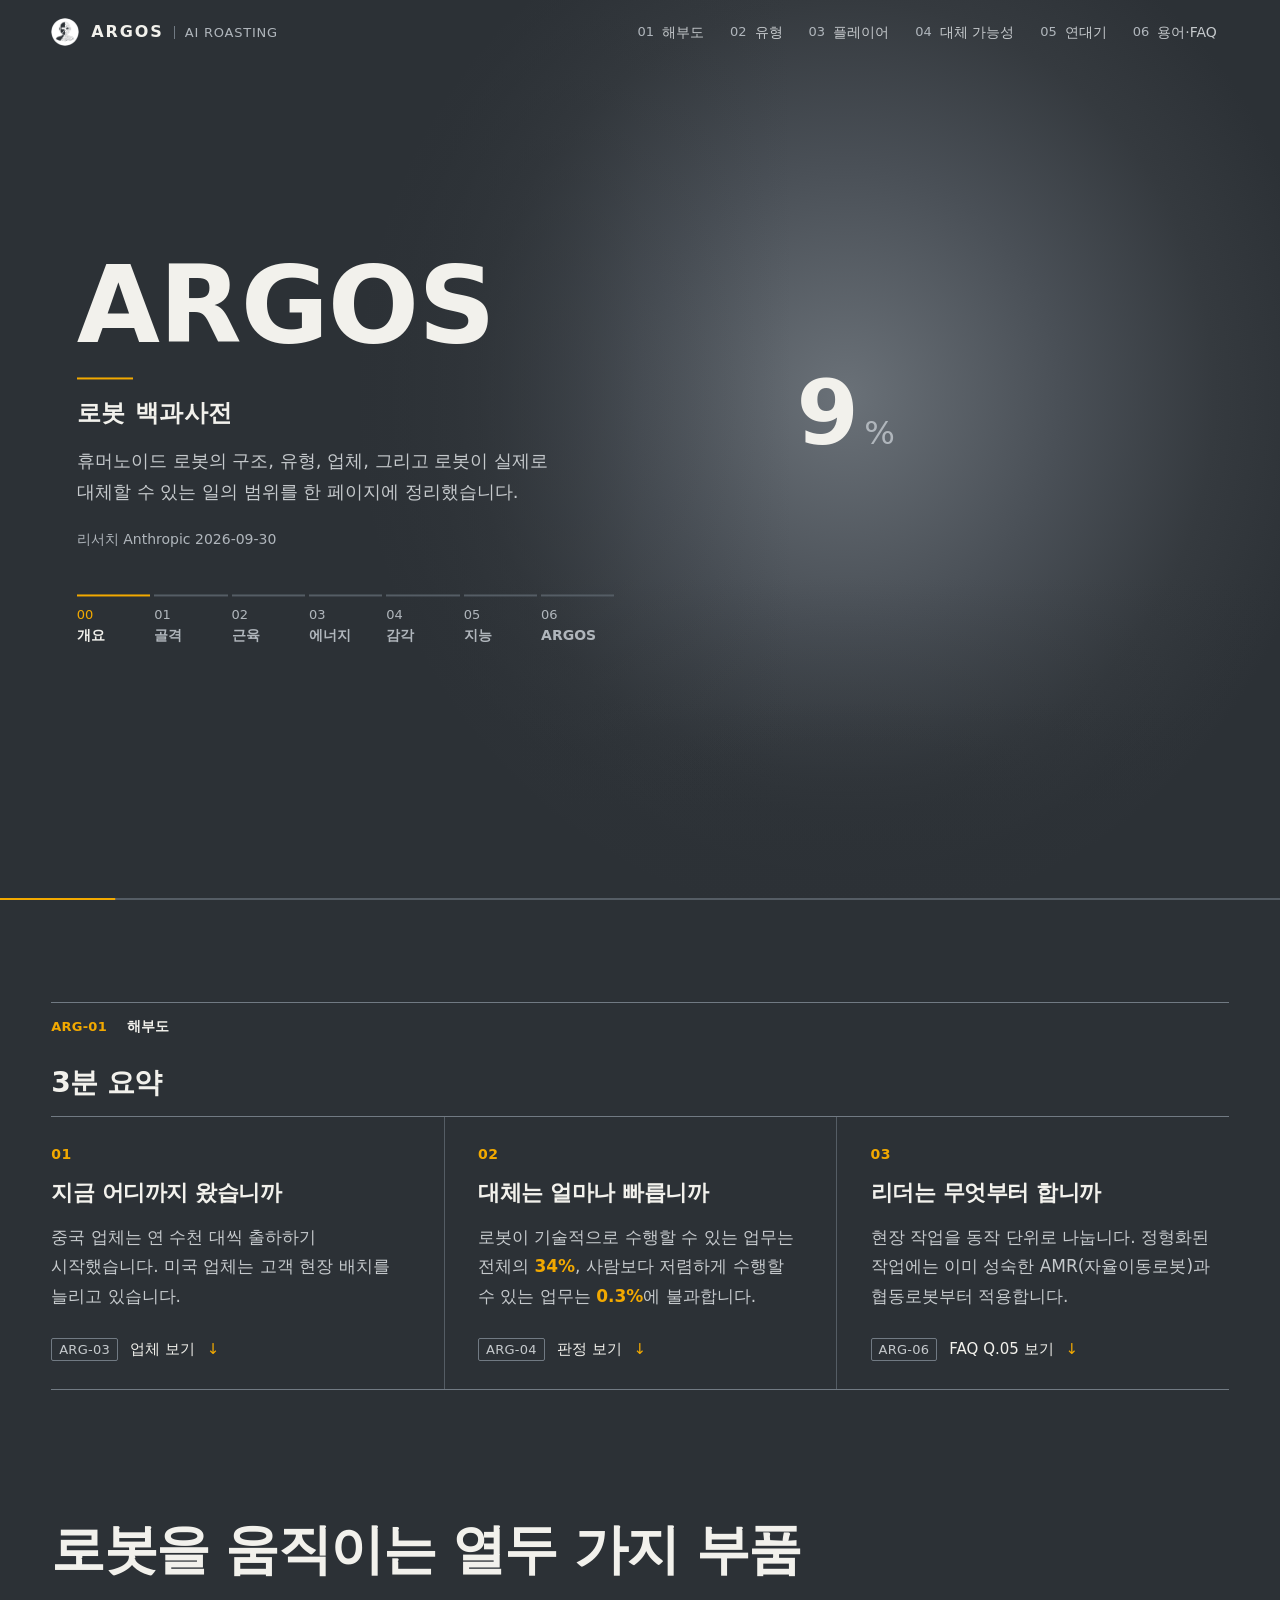
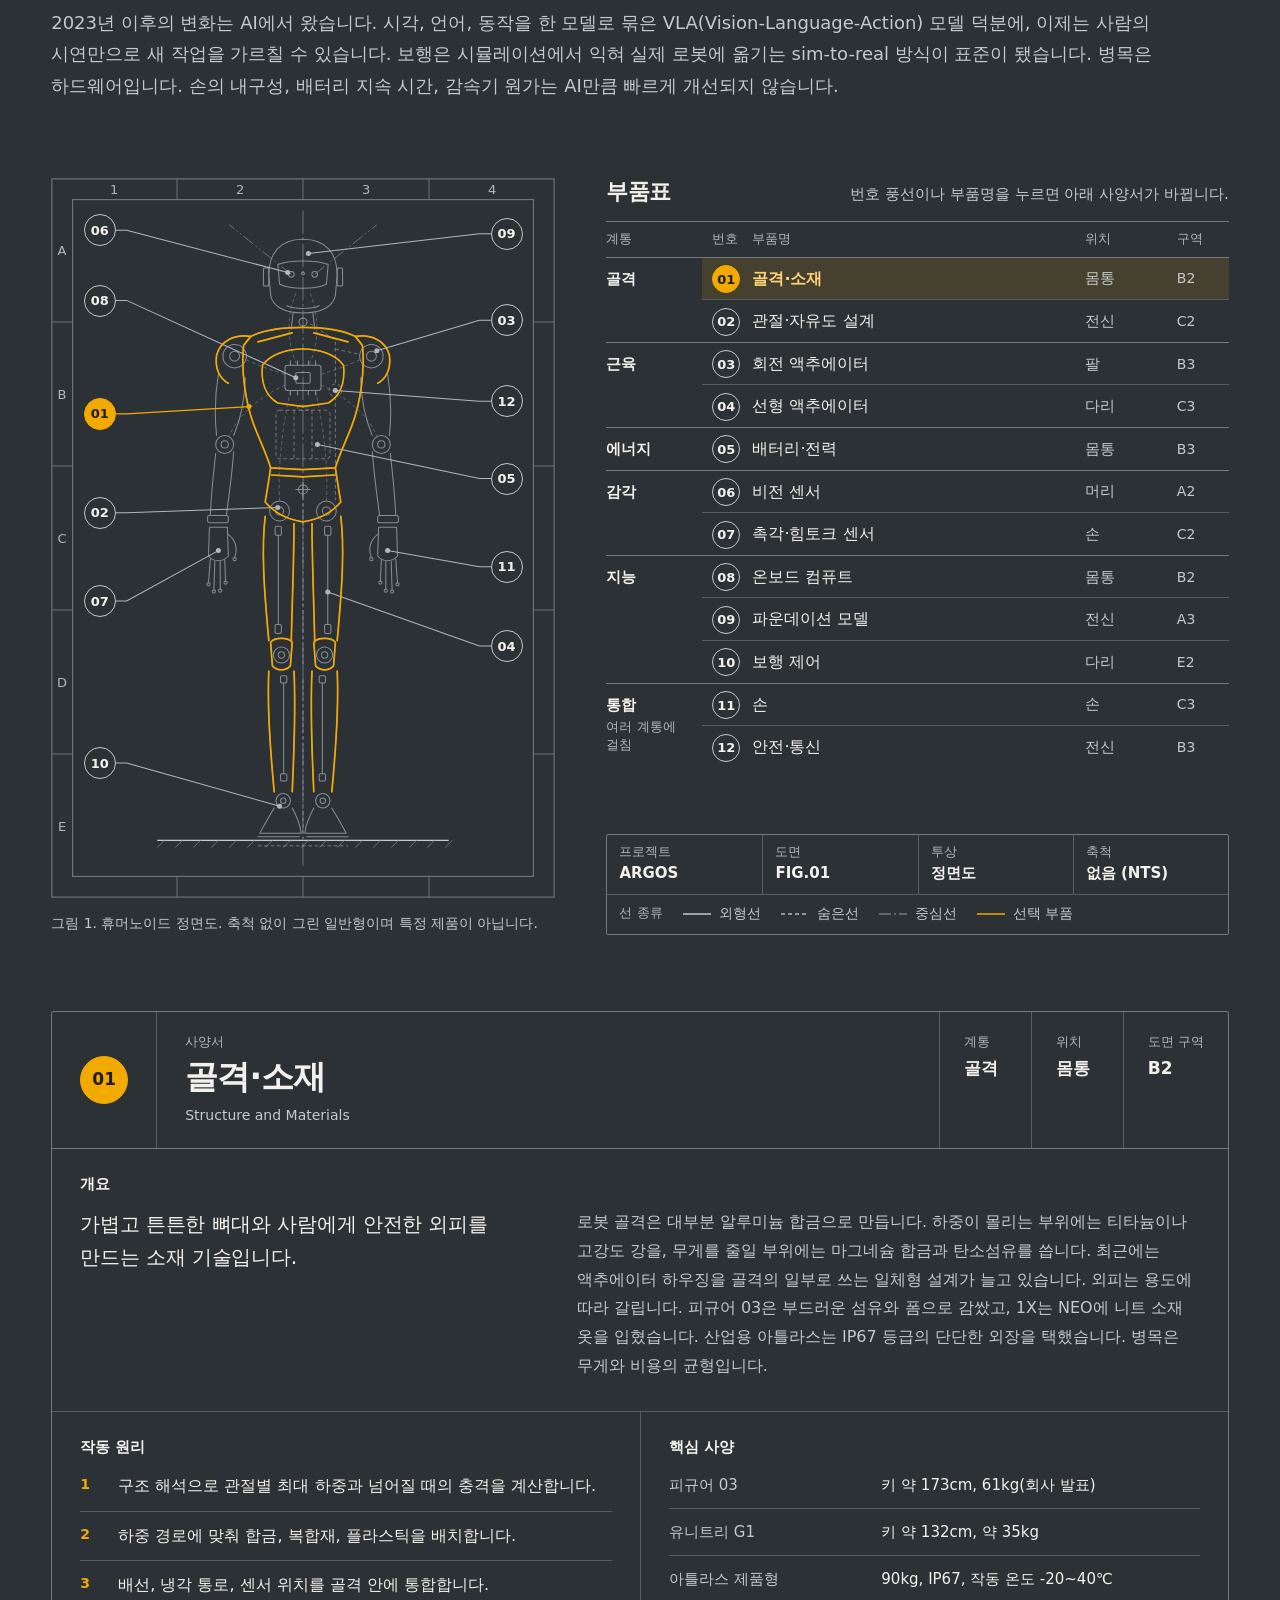
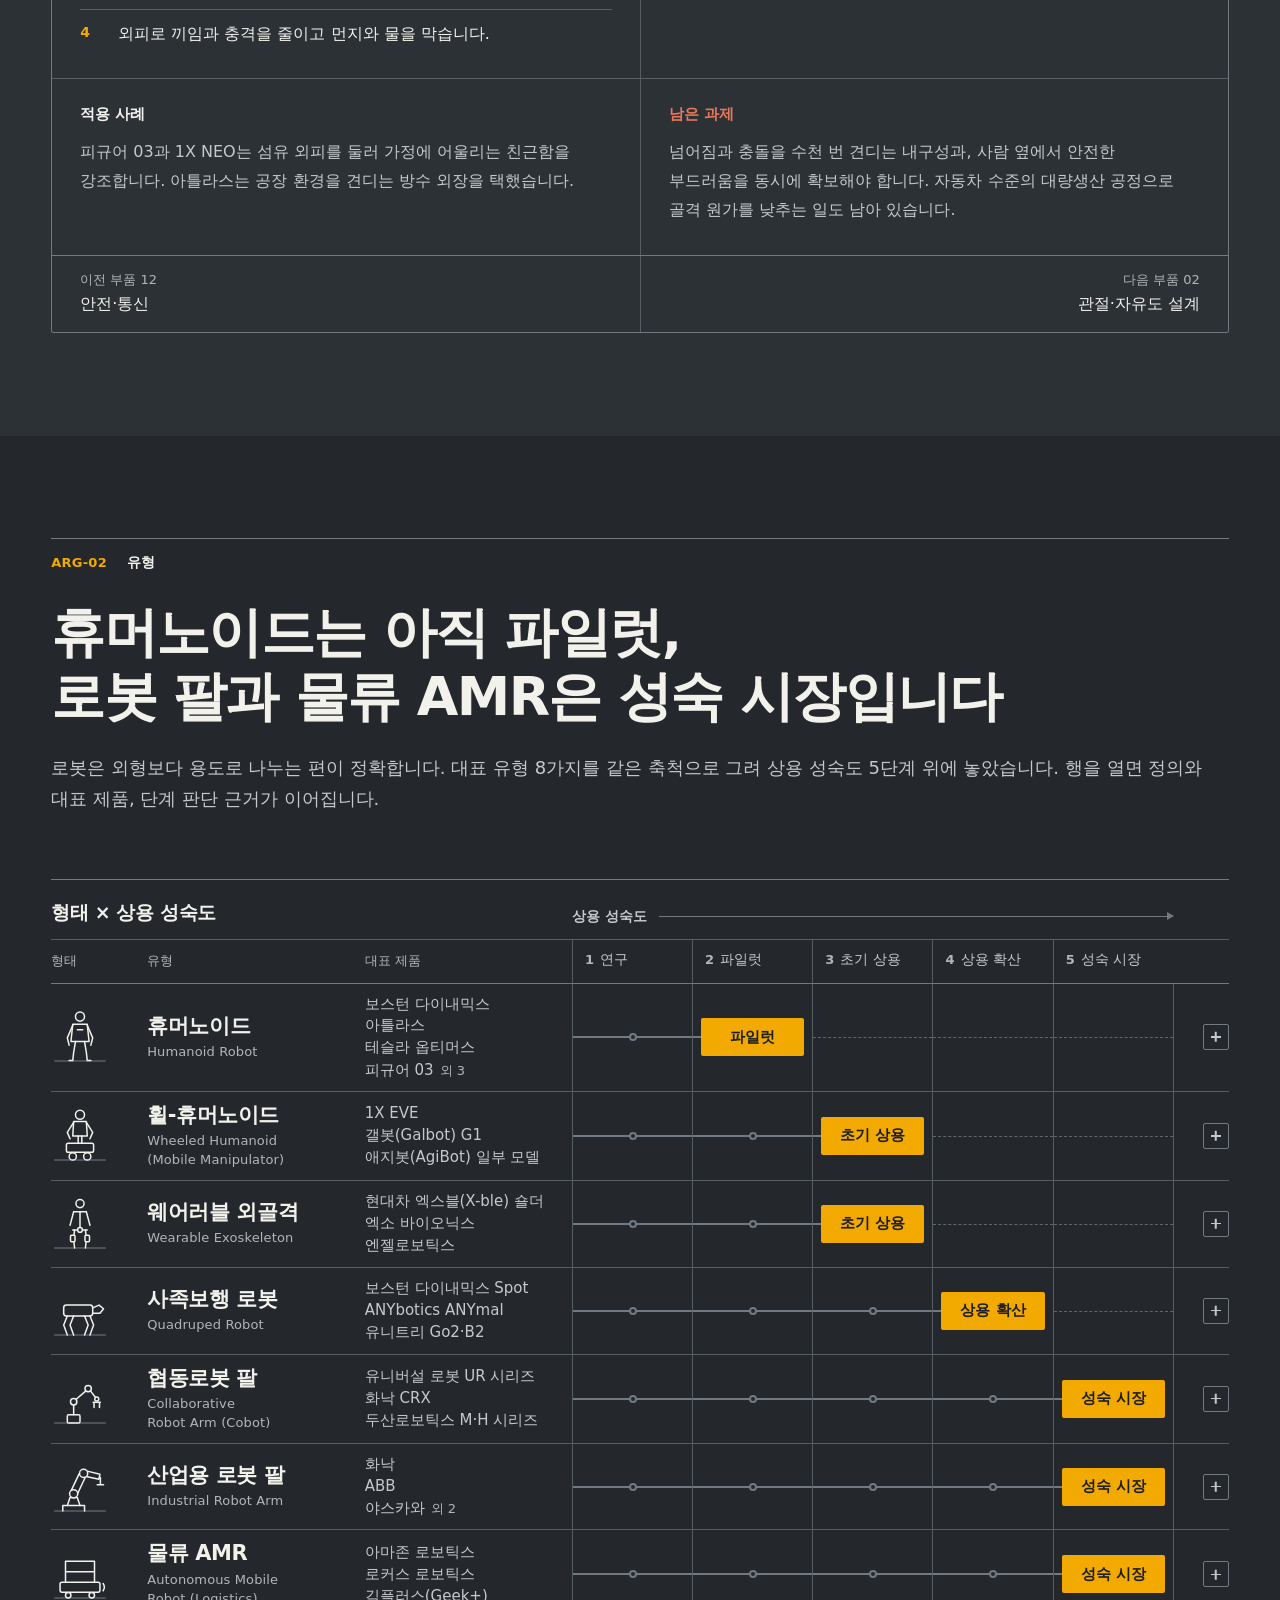
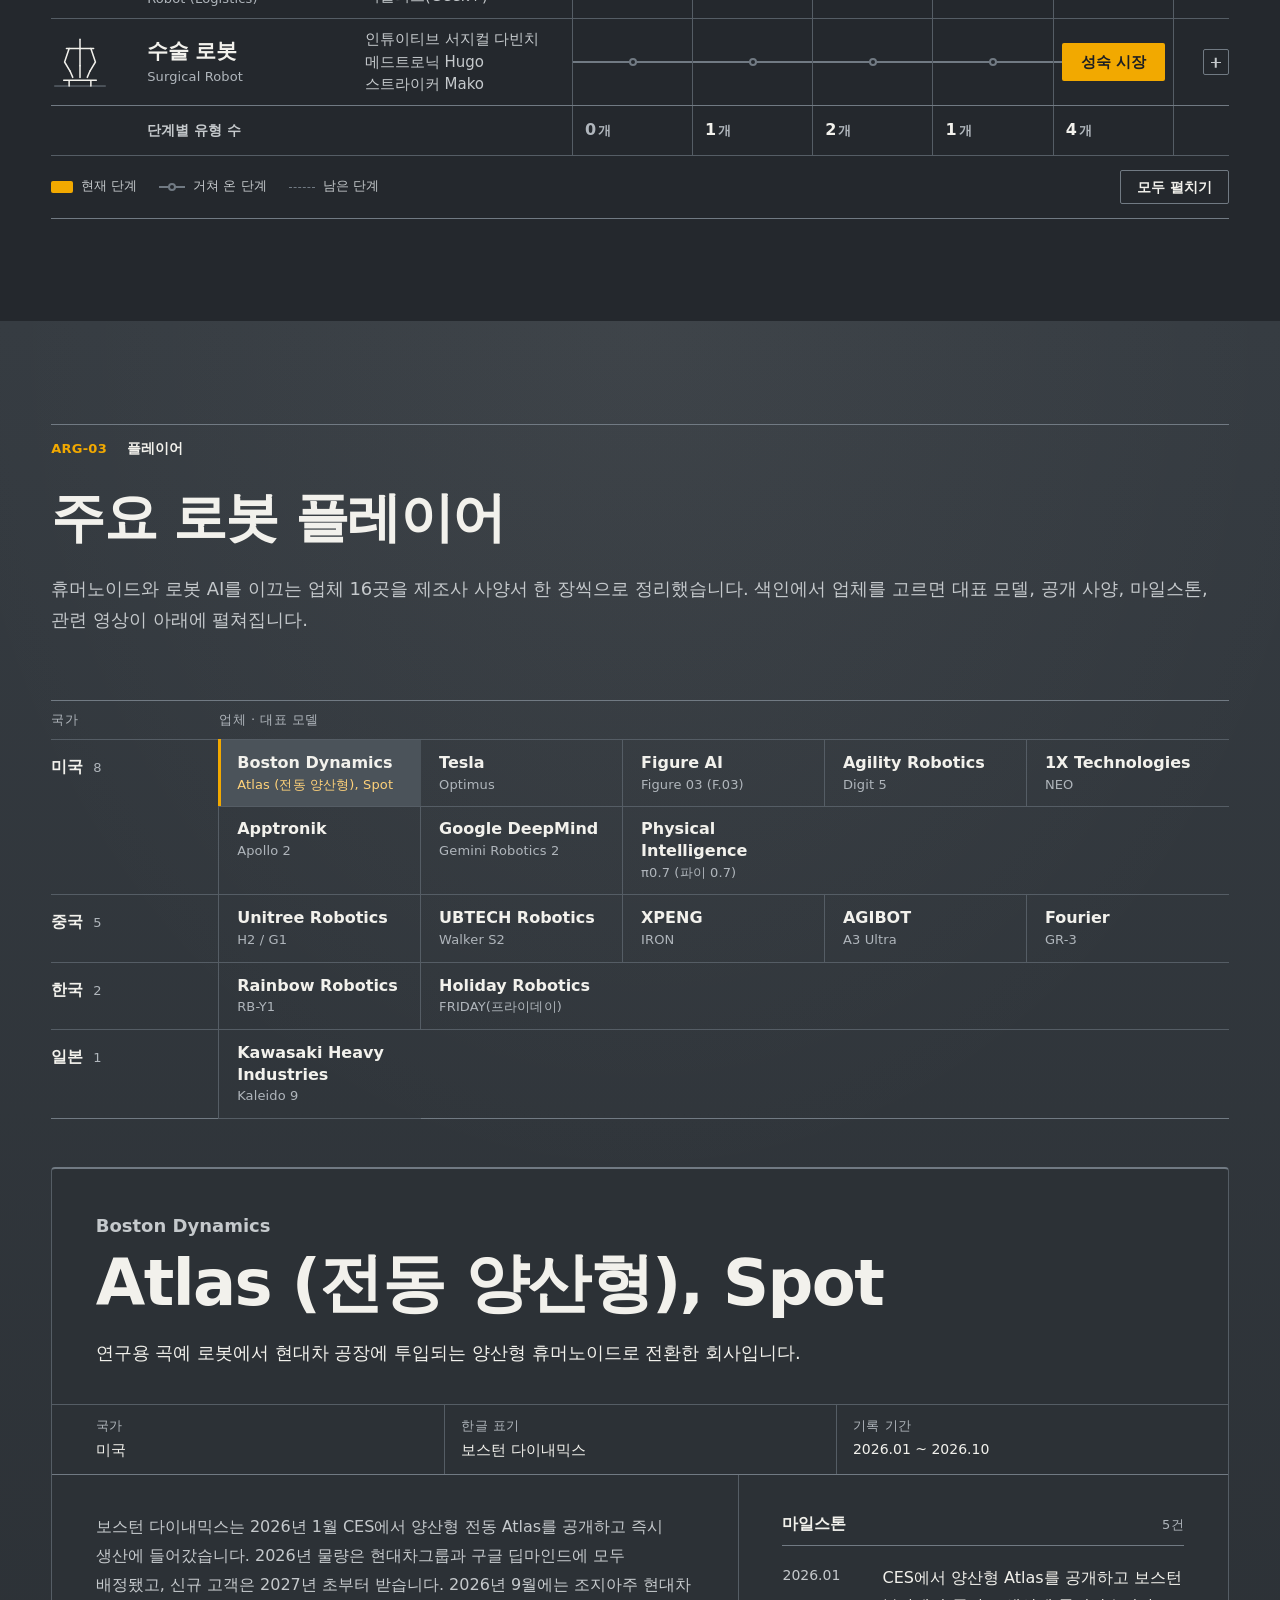
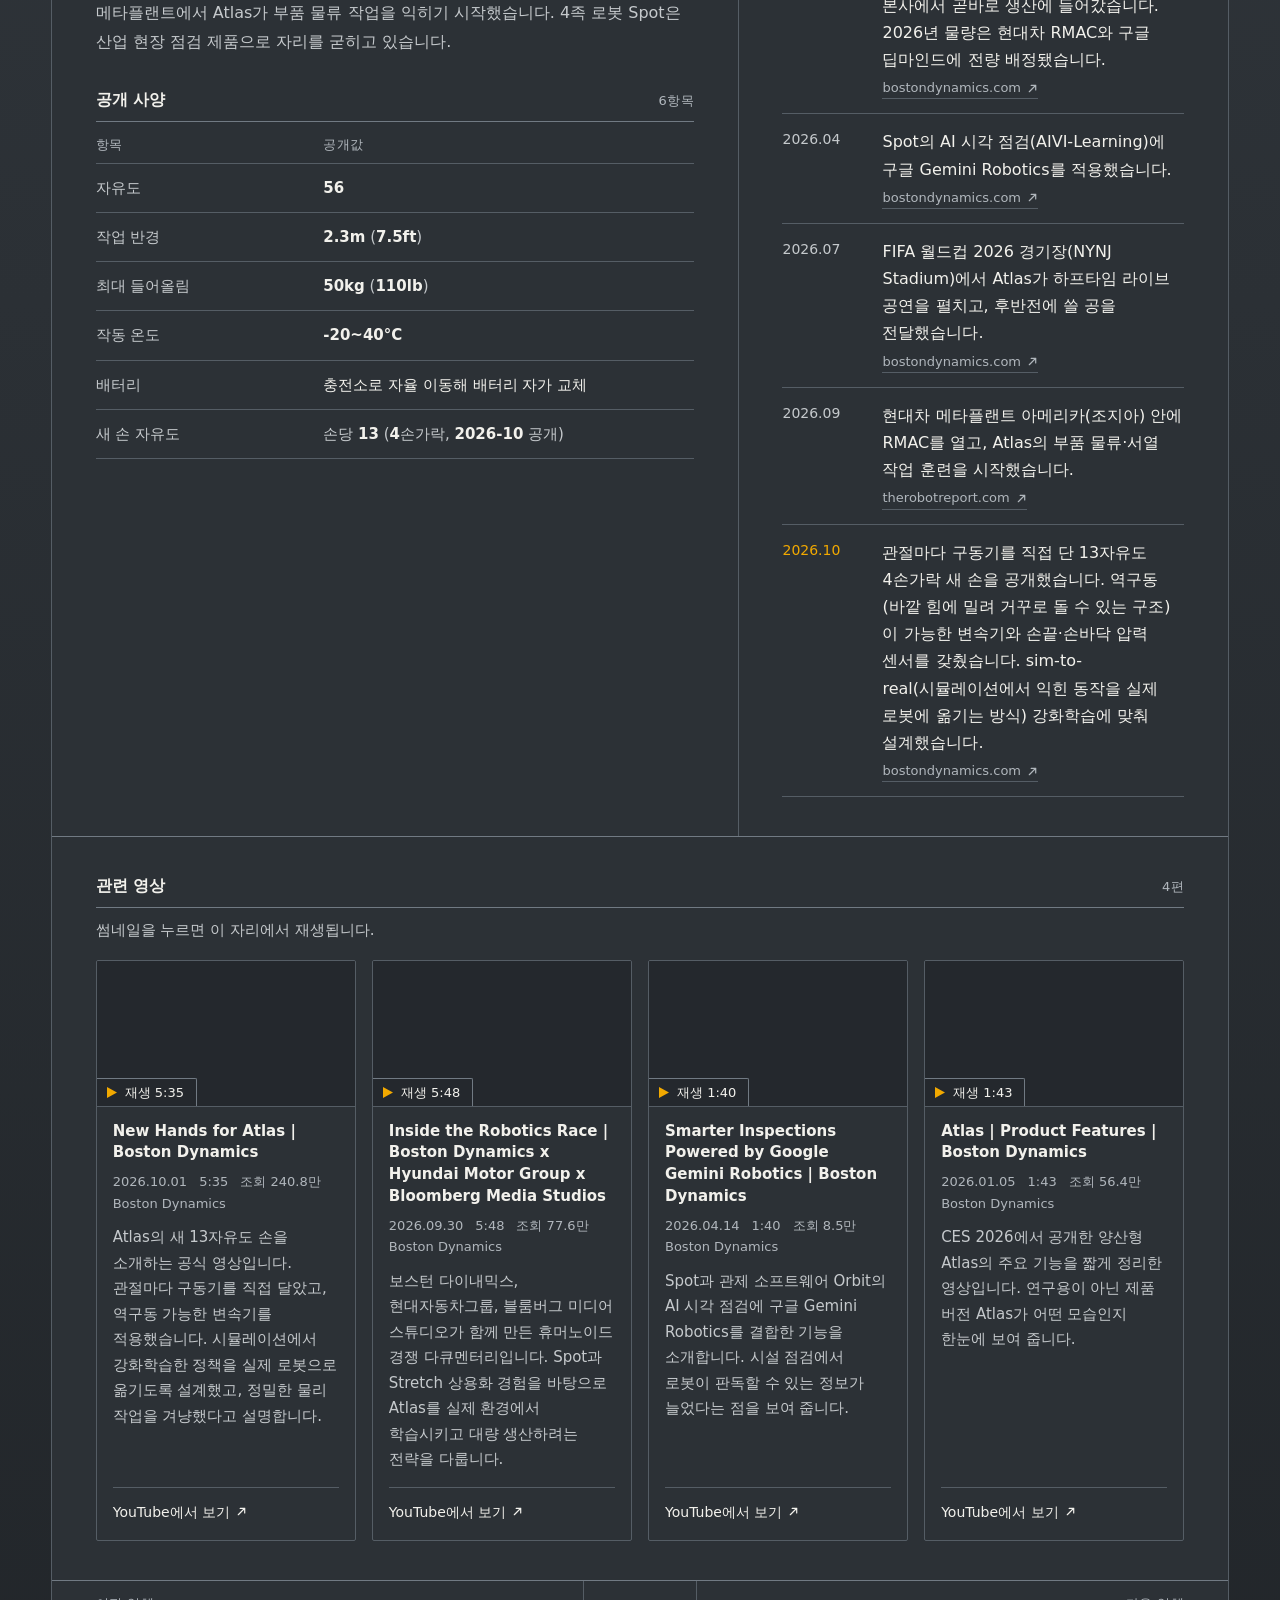
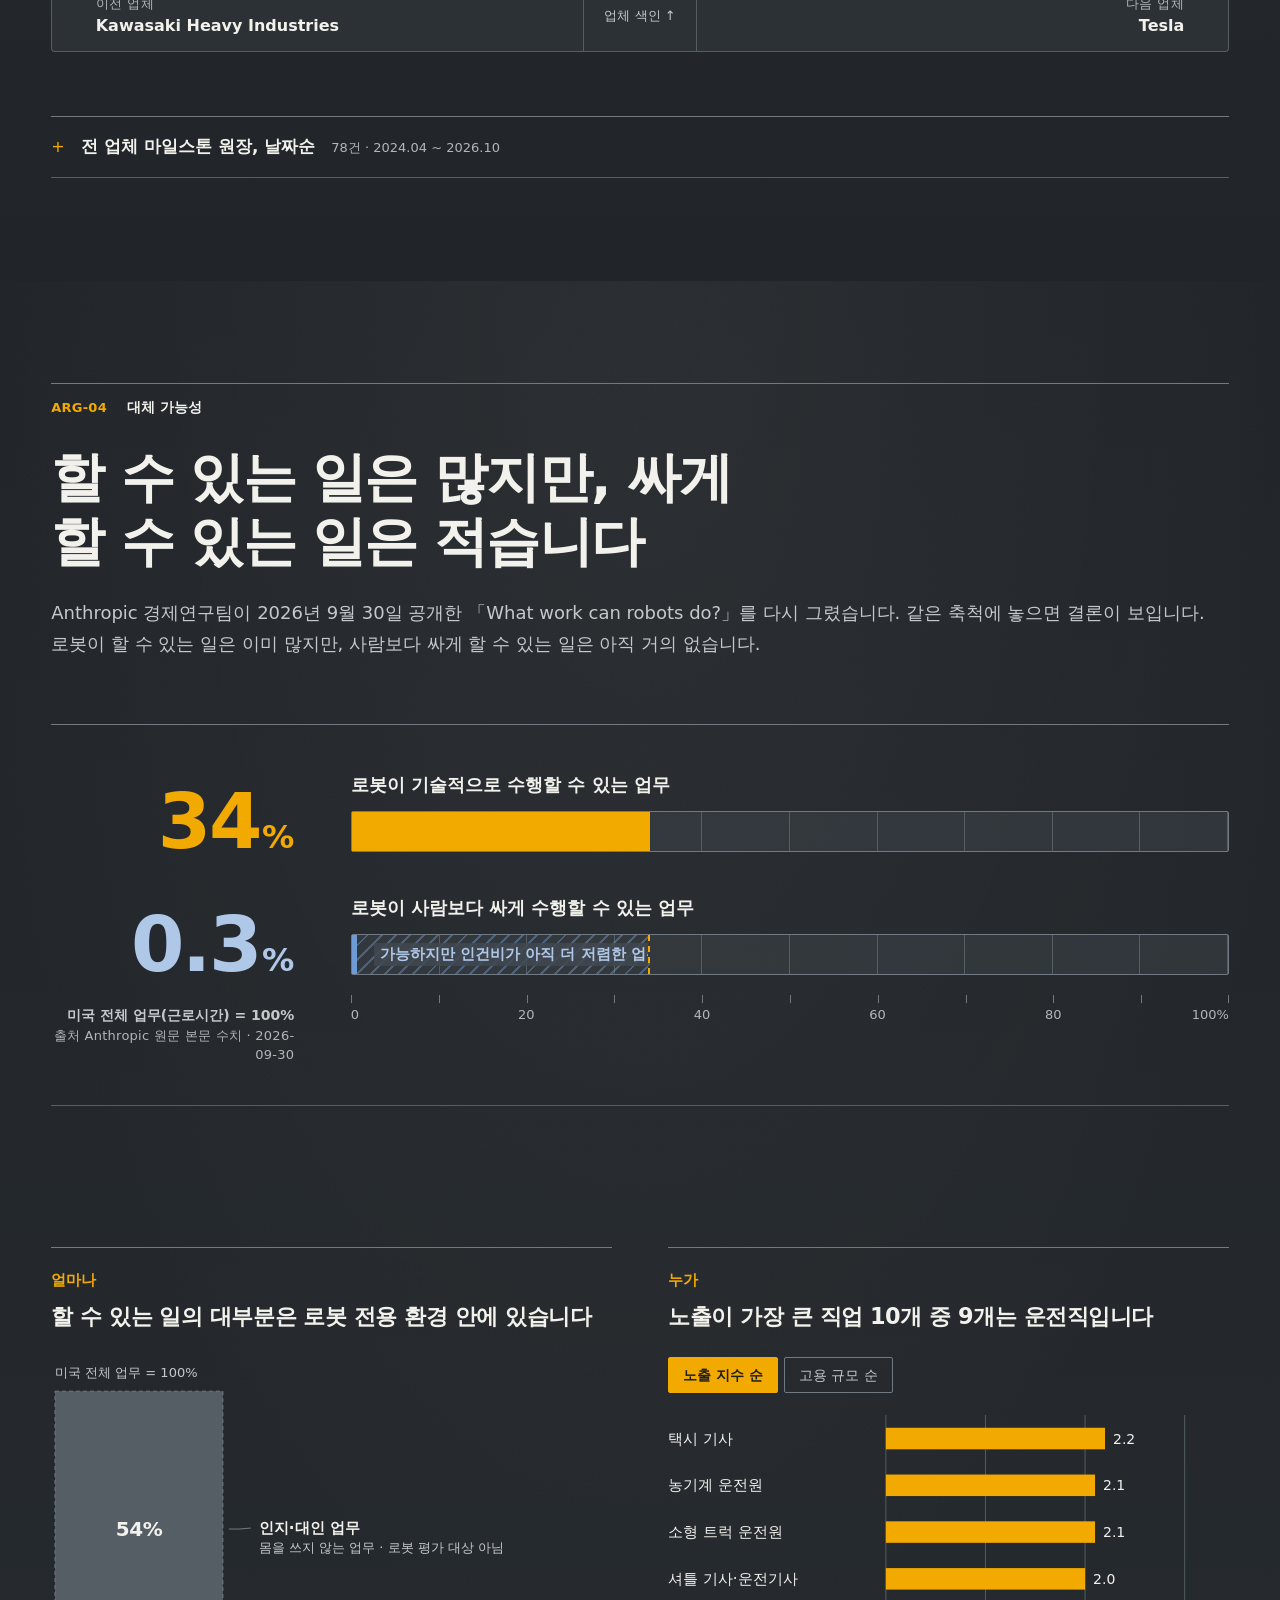
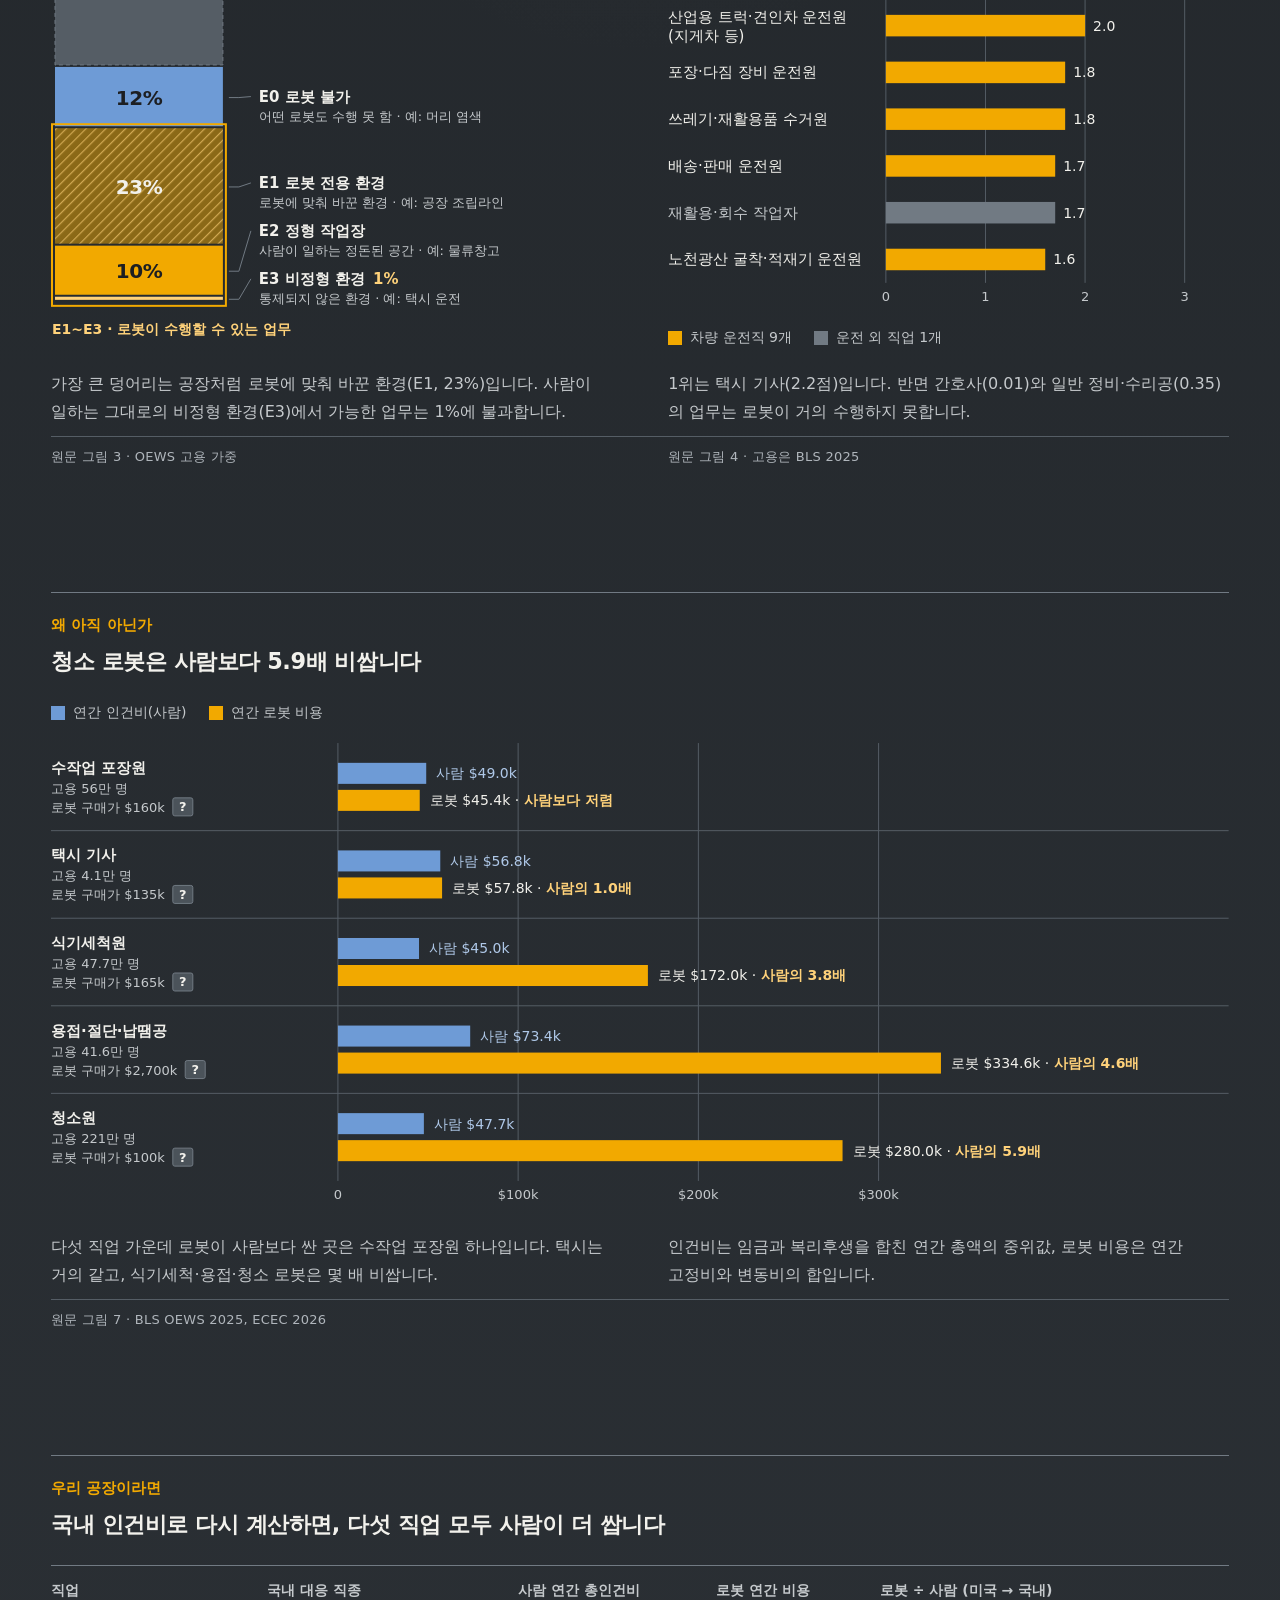
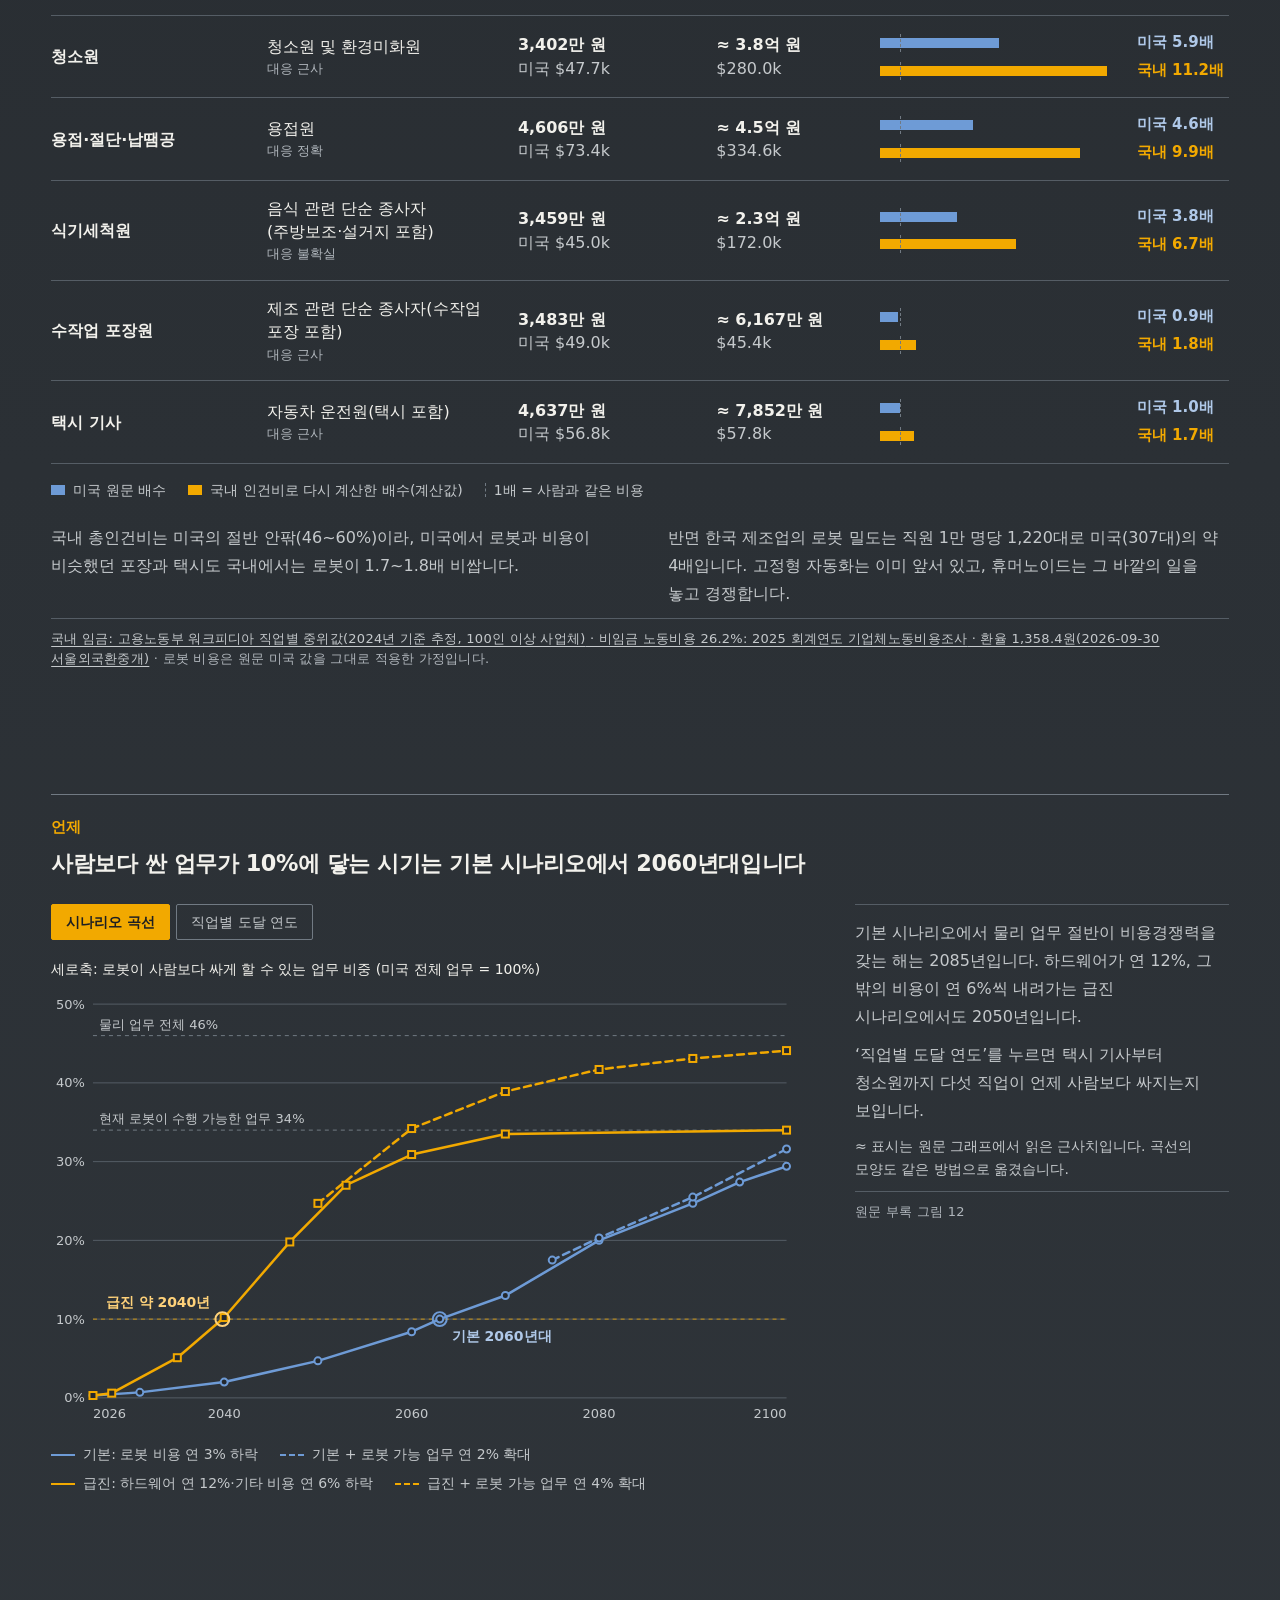
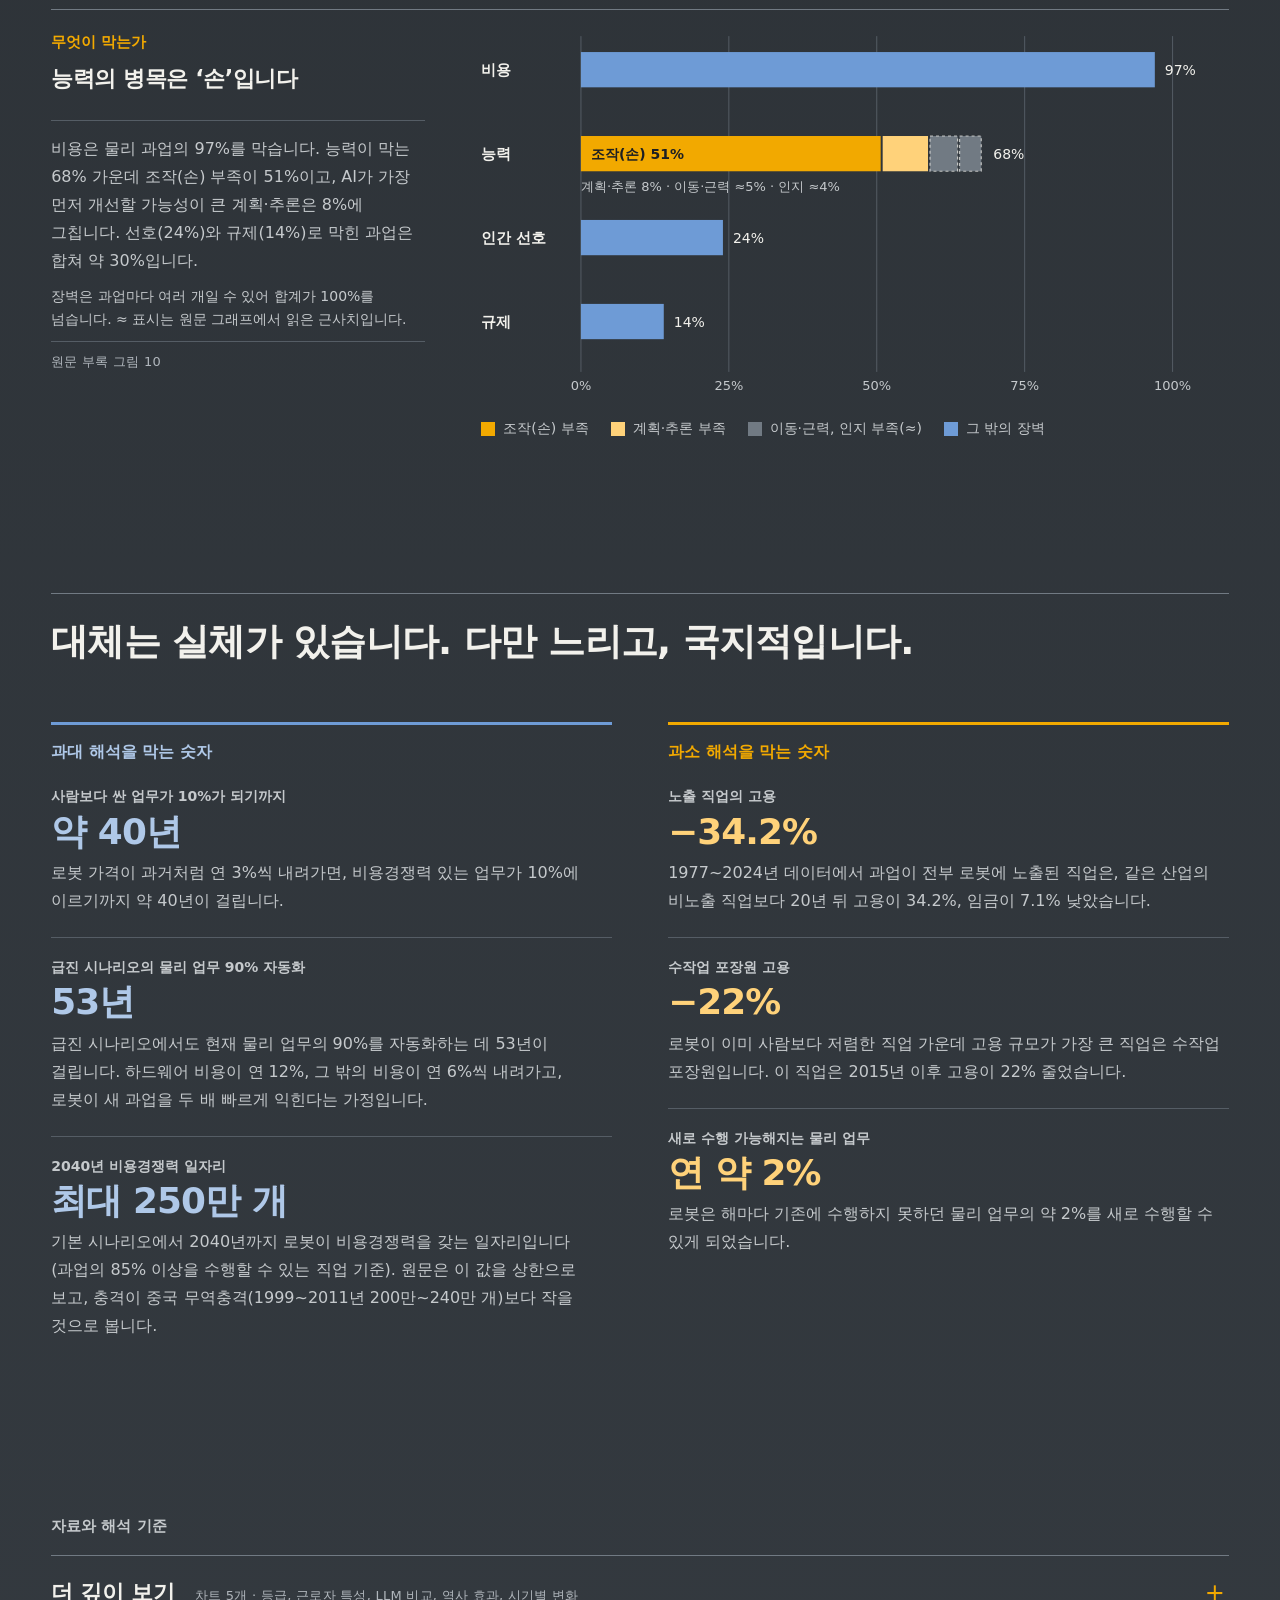
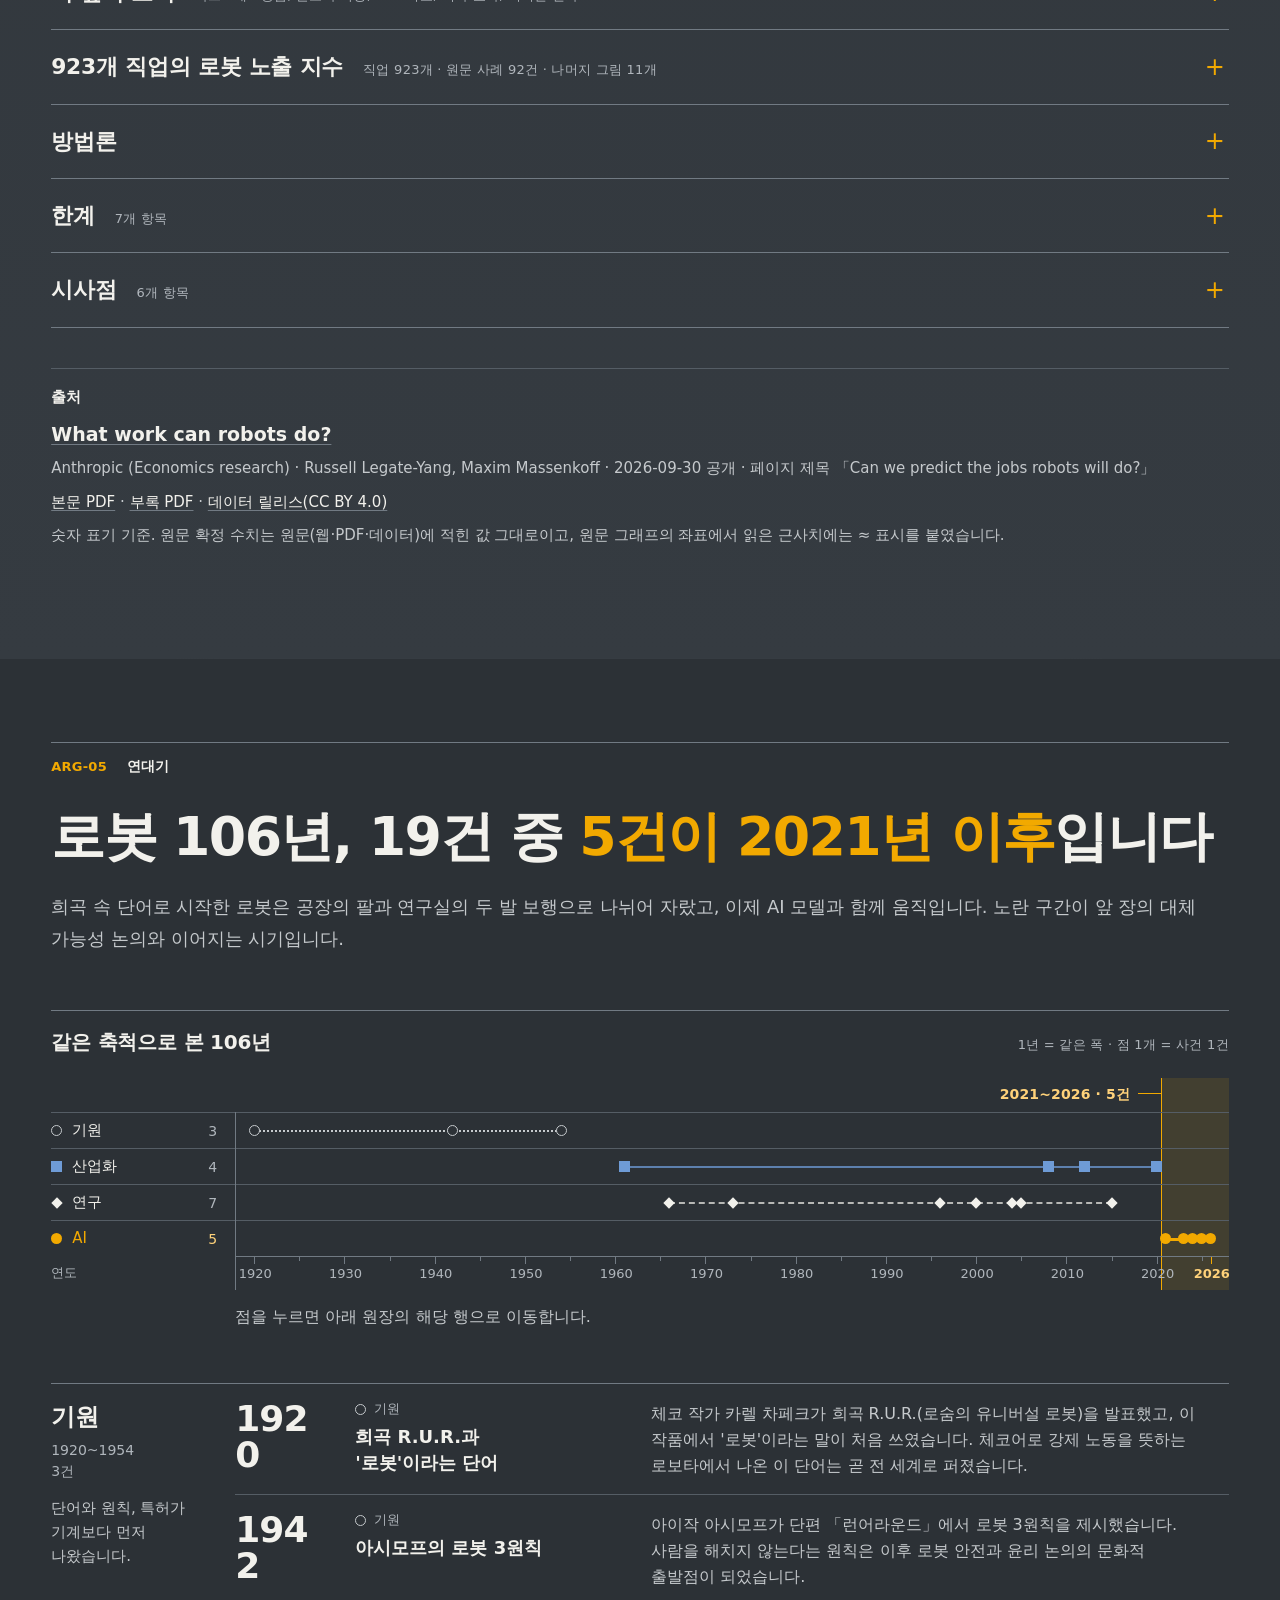
==== docs/index.html @ 61c0c1af "히어로 로딩에 실제 진행률 0~100% 표시 부품 생성을 32ms 단위로 쪼개 프레임을 양보하고, 셰이더는 compileAsync로 컴파일해 첫 화면을 일찍 그린다. 셸의 단일 r" ====
<!doctype html>
<html lang="ko">
<head>
<meta charset="utf-8">
<meta name="viewport" content="width=device-width, initial-scale=1, viewport-fit=cover">
<title>ARGOS · 로봇 백과사전</title>
<meta name="description" content="휴머노이드 로봇의 구조와 유형, 역사, 주요 업체를 한 페이지에서 살펴보는 로봇 백과사전입니다. 로봇이 실제로 수행할 수 있는 업무도 함께 다룹니다.">
<meta name="theme-color" content="#24282D">
<meta name="color-scheme" content="dark">
<link rel="preconnect" href="https://cdn.jsdelivr.net" crossorigin>
<link rel="stylesheet" href="https://cdn.jsdelivr.net/gh/orioncactus/pretendard@v1.3.9/dist/web/variable/pretendardvariable-dynamic-subset.min.css">
<link rel="preconnect" href="https://i.ytimg.com">
<link rel="icon" type="image/png" sizes="32x32" href="[data-uri]">
<link rel="icon" type="image/png" sizes="64x64" href="[data-uri]">
<link rel="apple-touch-icon" href="[data-uri]">

<style>
/* outline display face: static ExtraBold (merged contours, so text-stroke draws clean outlines) */
@font-face{font-family:'Pretendard Outline';font-weight:800;font-style:normal;font-display:swap;
  src:url('https://cdn.jsdelivr.net/npm/pretendard@1.3.9/dist/web/static/woff2/Pretendard-ExtraBold.woff2') format('woff2')}
/* ===== ARGOS design tokens: Technical Folio (DESIGN.md). Sections use var() only ===== */
:root{
  --bg:#2C3136; --bg-2:#24282D; --surface:#41484F; --surface-2:#4B535A;
  --line:#555D65; --line-2:#717A83;
  --text:#F2F1EC; --muted:#C5C9CC; --dim:#B0B6BC; /* dim raised for projectors: 13px labels hold ~4:1 with a 5% black lift */
  --accent:#F2A900; --accent-2:#FFD27A; --accent-ink:#1D1F22;
  --steel:#6E9BD6; --steel-ink:#AFC8E8;
  --danger:#E9785A; --ok:#7FC8A9;
  --radius:4px; --ease:cubic-bezier(.2,.7,.1,1);
  --f-display:'Pretendard Variable',Pretendard,-apple-system,BlinkMacSystemFont,system-ui,'Apple SD Gothic Neo',sans-serif;
  --f-body:'Pretendard Variable',Pretendard,-apple-system,BlinkMacSystemFont,system-ui,'Apple SD Gothic Neo',sans-serif;
  --f-mono:'Pretendard Variable',Pretendard,-apple-system,BlinkMacSystemFont,system-ui,sans-serif; /* label face: same family, tabular figures */
  --nav-h:64px;
  --gutter:clamp(16px,4vw,56px);
  color-scheme:dark;
}
@media (max-width:760px){ :root{ --nav-h:56px; } }

*,*::before,*::after{box-sizing:border-box}
html{background:var(--bg);-webkit-text-size-adjust:100%;text-size-adjust:100%}
html,body{margin:0;padding:0}
body{
  background:var(--bg);color:var(--text);
  font-family:var(--f-body);font-size:17px;line-height:1.75;font-weight:400;
  -webkit-font-smoothing:antialiased;-moz-osx-font-smoothing:grayscale;
  
  overflow-x:hidden;overflow-x:clip;
  word-break:keep-all;overflow-wrap:break-word;
}
img,svg,canvas,video,iframe{max-width:100%}
a{color:inherit}
::selection{background:var(--accent);color:var(--accent-ink)}
:focus-visible{outline:2px solid var(--accent);outline-offset:3px}

/* scrollbar */
html{scrollbar-width:thin;scrollbar-color:var(--line-2) var(--bg-2)}
::-webkit-scrollbar{width:10px;height:10px}
::-webkit-scrollbar-track{background:var(--bg-2)}
::-webkit-scrollbar-thumb{background:var(--line);border-radius:2px;border:2px solid var(--bg-2)}
::-webkit-scrollbar-thumb:hover{background:var(--line-2)}

/* ===== shared section base (zero specificity: section rules win) ===== */
:where(.sec){position:relative;padding-block:clamp(72px,8vw,128px);scroll-margin-top:0}
:where(.sec) :where(h1,h2,h3,h4){font-family:var(--f-display)}

/* ===== shared utilities ===== */
.sec h1,.sec h2,.sec h3{text-wrap:balance}
.sec p,.sec li{text-wrap:pretty}
.h-display{margin:0;font-family:var(--f-display);font-weight:700;font-size:clamp(34px,4.2vw,60px);line-height:1.2;letter-spacing:-.03em;color:var(--text)}
.lead{margin:22px 0 0;max-width:none;font-size:18px;line-height:1.75;color:var(--muted)}
.sec p.lead{text-wrap:wrap}
.wrap{max-width:1360px;margin:0 auto;padding:0 var(--gutter)}
.sr-only{position:absolute!important;width:1px;height:1px;padding:0;margin:-1px;overflow:hidden;clip:rect(0,0,0,0);white-space:nowrap;border:0}
.js .reveal{opacity:0;transform:translateY(16px)}
.js .reveal.is-in{opacity:1;transform:none;transition:opacity .7s var(--ease),transform .7s var(--ease)}

/* sheet head: the page's only numbering system (one per section) */
.sheet{display:flex;align-items:baseline;gap:20px;margin:0 0 28px;padding-top:14px;border-top:1px solid var(--line-2);font:500 13px/1.4 var(--f-mono);letter-spacing:.02em;font-variant-numeric:tabular-nums;color:var(--dim)}
.sheet-no{color:var(--accent);font-weight:600}
.sheet-name{color:var(--text);font-family:var(--f-body);font-size:14px;font-weight:600;letter-spacing:0}
.sheet-meta{margin-left:auto;font-variant-numeric:tabular-nums}
/* legacy alias: kept so an un-migrated .overline never renders as the old uppercase label */
.overline{margin:0 0 20px;font:500 13px/1.4 var(--f-mono);letter-spacing:.04em;color:var(--accent)}

/* skip link */
.skip{position:fixed;left:16px;top:-60px;z-index:200;padding:10px 14px;border-radius:2px;background:var(--surface-2);border:1px solid var(--line-2);font:500 13px/1 var(--f-mono);color:var(--text);text-decoration:none;transition:top .2s var(--ease)}
.skip:focus{top:12px}

/* ===== top nav: solid bar, hairline, no blur ===== */
.tn{position:fixed;left:0;right:0;top:0;z-index:100;height:var(--nav-h);
  display:flex;align-items:center;gap:28px;padding:0 var(--gutter);
  background:var(--bg-2);border-bottom:1px solid var(--line);
  transition:background .3s var(--ease),border-color .3s var(--ease)}
.tn.is-top{background:color-mix(in srgb,var(--bg-2) 0%,transparent);border-bottom-color:transparent}
.tn-logo{flex:0 0 auto;display:flex;align-items:center;gap:12px;text-decoration:none;color:var(--text)}
.tn-logo img{display:block;width:28px;height:28px;flex:0 0 auto;border-radius:50%}
.tn-logo b{display:flex;align-items:baseline;gap:10px;font:700 16px/1 var(--f-display);letter-spacing:.12em}
.tn-logo .tn-sub{font:500 13px/1 var(--f-mono);letter-spacing:.06em;color:var(--dim);padding-left:10px;border-left:1px solid var(--line-2)}
.tn-links{position:relative;flex:1 1 auto;min-width:0;display:flex;justify-content:flex-end;gap:2px;margin:0;padding:0;list-style:none;
  overflow-x:auto;scrollbar-width:none}
.tn-links::-webkit-scrollbar{display:none}
.tn-links li{flex:0 0 auto}
.tn-links a{position:relative;display:flex;align-items:center;gap:8px;height:var(--nav-h);padding:0 12px;
  font:500 14px/1 var(--f-body);color:var(--muted);text-decoration:none;white-space:nowrap;transition:color .25s var(--ease)}
.tn-links a span{font:500 13px/1 var(--f-mono);color:var(--dim);transition:color .25s var(--ease)}
.tn-links a::after{content:"";position:absolute;left:12px;right:12px;bottom:-1px;height:2px;background:var(--accent);transform:scaleX(0);transform-origin:0 50%;transition:transform .35s var(--ease)}
.tn-links a:hover{color:var(--text)}
.tn-links a.is-on{color:var(--text)}
.tn-links a.is-on span{color:var(--accent)}
.tn-links a.is-on::after{transform:none}
.tn-bar{position:absolute;left:0;right:0;bottom:-1px;height:2px;background:transparent;pointer-events:none}
.tn-bar i{display:block;height:100%;width:100%;transform-origin:0 50%;transform:scaleX(0);background:var(--line-2)}
@media (max-width:1100px){ .tn-logo .tn-sub{display:none} }
@media (max-width:760px){
  .tn{gap:12px;padding:0 16px}
  .tn-logo{gap:8px}
  .tn-logo b{font-size:14px;letter-spacing:.1em}
  .tn-links{justify-content:flex-start;-webkit-mask-image:linear-gradient(90deg,#000 0,#000 calc(100% - 20px),transparent);mask-image:linear-gradient(90deg,#000 0,#000 calc(100% - 20px),transparent)}
  .tn-links a{padding:0 10px;font-size:13.5px}
  .tn-links a::after{left:10px;right:10px}
  .tn-links a span{display:none}
}

/* ===== section backgrounds: one continuous graphite gradient =====
   Each section ends on the tone the next one starts with, so light and shade alternate
   down the page without a seam. A faint top light gives each sheet its own studio feel.
   Sections do not set their own background; tones live here only. */
:root{--tone-hi:#353B41;--tone-lo:#212529;--tone-floor:#1C1F23;--tone-light:color-mix(in srgb,var(--text) 5%,transparent)}
#anatomy{background:radial-gradient(80% 50% at 50% 0%,var(--tone-light),transparent 70%),linear-gradient(180deg,var(--bg) 0%,var(--tone-lo) 100%)}
#types{background:radial-gradient(80% 50% at 50% 0%,var(--tone-light),transparent 70%),linear-gradient(180deg,var(--tone-lo) 0%,var(--tone-hi) 100%)}
#players{background:radial-gradient(80% 40% at 50% 0%,var(--tone-light),transparent 70%),linear-gradient(180deg,var(--tone-hi) 0%,var(--tone-lo) 100%)}
#reality{background:radial-gradient(80% 30% at 50% 0%,var(--tone-light),transparent 70%),linear-gradient(180deg,var(--tone-lo) 0%,var(--tone-hi) 100%)}
#history{background:radial-gradient(80% 50% at 50% 0%,var(--tone-light),transparent 70%),linear-gradient(180deg,var(--tone-hi) 0%,var(--tone-lo) 100%)}
#glossary{background:radial-gradient(80% 50% at 50% 0%,var(--tone-light),transparent 70%),linear-gradient(180deg,var(--tone-lo) 0%,var(--bg) 100%)}

/* ===== footer: colophon ===== */
.ft{position:relative;padding:clamp(72px,8vw,112px) 0 40px;border-top:1px solid var(--line-2);background:linear-gradient(180deg,var(--bg-2) 0%,var(--tone-floor) 100%);color:var(--muted)}
.ft-top{display:grid;grid-template-columns:minmax(0,1fr) minmax(0,2fr);gap:56px}
.ft-brand b{display:block;font:700 40px/1 var(--f-display);letter-spacing:.1em;color:var(--text)}
.ft-brand p{margin:18px 0 0;max-width:380px;font-size:16px;line-height:1.75}
.ft-cols{display:grid;grid-template-columns:minmax(0,1fr) minmax(0,1.6fr);gap:40px}
.ft-ch ul{display:grid;grid-template-columns:repeat(2,minmax(0,1fr));column-gap:28px}
.ft h3{margin:0 0 14px;padding-bottom:10px;border-bottom:1px solid var(--line-2);font:600 14px/1.4 var(--f-body);color:var(--text)}
.ft ul{margin:0;padding:0;list-style:none}
.ft li{padding:10px 0;border-bottom:1px solid var(--line);font-size:15px;line-height:1.55}
.ft li small{display:block;margin-top:3px;font:400 13px/1.5 var(--f-mono);color:var(--dim);overflow-wrap:anywhere}
.ft a{color:var(--text);text-decoration:underline;text-decoration-color:var(--line-2);text-underline-offset:3px;transition:color .25s var(--ease),text-decoration-color .25s var(--ease)}
.ft a:hover{color:var(--accent-2);text-decoration-color:var(--accent)}
.ft-note{margin:48px 0 0;padding-top:20px;border-top:1px solid var(--line);font-size:14px;line-height:1.75;color:var(--dim)}
.ft-meta{display:flex;flex-wrap:wrap;justify-content:space-between;gap:12px 24px;margin-top:24px;font:500 13px/1.6 var(--f-mono);letter-spacing:.04em;color:var(--dim)}
@media (max-width:900px){
  .ft-top{grid-template-columns:1fr;gap:40px}
  .ft-cols{grid-template-columns:1fr;gap:36px}
}
@media (max-width:520px){
  .ft-ch ul{grid-template-columns:1fr}
}

@media (max-width:420px){
  .tn-logo img{width:24px;height:24px}
  .tn-logo b{font-size:13px;letter-spacing:.06em}
}

@media (prefers-reduced-motion:reduce){
  html{scroll-behavior:auto}
  .js .reveal{opacity:1;transform:none}
  .tn,.tn-links a,.tn-links a::after,.ft a{transition:none}
}
/* hero loader: hold the page still until the 3D hero has built its pin */
html.hero-loading{overflow:hidden}
</style>

<!-- Libraries: loaded once here. Sections must not load them again. -->
<script src="https://cdnjs.cloudflare.com/ajax/libs/gsap/3.12.5/gsap.min.js"></script>
<script src="https://cdnjs.cloudflare.com/ajax/libs/gsap/3.12.5/ScrollTrigger.min.js"></script>
<script type="importmap">
{"imports":{"three":"https://cdn.jsdelivr.net/npm/three@0.160.0/build/three.module.js","three/addons/":"https://cdn.jsdelivr.net/npm/three@0.160.0/examples/jsm/"}}
</script>
<script>
document.documentElement.classList.add('js');
if (window.gsap && window.ScrollTrigger) { gsap.registerPlugin(ScrollTrigger); }
</script>
</head>
<body>
<a class="skip" href="#main">본문으로 건너뛰기</a>

<header class="tn is-top" role="banner">
  <a class="tn-logo" href="#top" aria-label="ARGOS | AI ROASTING, 맨 위로 이동">
    <img src="[data-uri]" width="28" height="28" alt="" aria-hidden="true">
    <b aria-hidden="true">ARGOS<span class="tn-sub">AI ROASTING</span></b>
  </a>
  <nav aria-label="섹션 이동" style="display:contents">
    <ul class="tn-links" data-tn-links></ul>
  </nav>
  <div class="tn-bar" aria-hidden="true"><i data-tn-bar></i></div>
</header>

<main id="main">
<span id="top"></span>
<!-- ===== 01-hero.html ===== -->
<section id="hero" class="sec" data-nav="ARGOS" aria-label="ARGOS 로봇 백과사전 첫 화면">
  <div class="h-stage" aria-hidden="true"></div>

  <div class="h-fb" aria-hidden="true">
    <div class="h-fb-bot">
      <i class="fb-arm fb-arm-l"></i><i class="fb-arm fb-arm-r"></i>
      <i class="fb-leg fb-leg-l"></i><i class="fb-leg fb-leg-r"></i>
      <i class="fb-pelvis"></i><i class="fb-torso"></i><i class="fb-neck"></i>
      <i class="fb-head"><b></b></i>
    </div>
  </div>

  <div class="h-vignette" aria-hidden="true"></div>
  <div class="h-labels" aria-hidden="true"></div>

  <div class="h-copy">
    <div class="h-copy-in">
      <div class="h-stages">
        <div class="h-st is-on" data-st="0">
          <h1 class="h-title">ARGOS</h1>
          <p class="h-sub">로봇 백과사전</p>
          <p class="h-desc">휴머노이드 로봇의 구조, 유형, 업체, 그리고 로봇이 실제로 대체할 수 있는 일의 범위를 한 페이지에 정리했습니다.</p>
          <p class="h-meta"><span>리서치 Anthropic 2026-09-30</span></p>
        </div>
        <div class="h-st" data-st="1">
          <h2 class="h-h2"><span class="k">골격.</span><span class="v">관절 <span data-joints>44</span>개.</span></h2>
        </div>
        <div class="h-st" data-st="2">
          <h2 class="h-h2"><span class="k">근육.</span><span class="v">액추에이터</span></h2>
        </div>
        <div class="h-st" data-st="3">
          <h2 class="h-h2"><span class="k">에너지.</span><span class="v">배터리 팩</span></h2>
        </div>
        <div class="h-st" data-st="4">
          <h2 class="h-h2"><span class="k">감각.</span><span class="v">센서와 시각</span></h2>
        </div>
        <div class="h-st" data-st="5">
          <h2 class="h-h2"><span class="k">지능.</span><span class="v">파운데이션 모델</span></h2>
        </div>
        <div class="h-st" data-st="6" aria-hidden="true"></div>
      </div>
      <ol class="h-steps" aria-label="조립 단계">
        <li class="is-on"><button type="button" data-go="0"><span>00</span>개요</button></li>
        <li><button type="button" data-go="1"><span>01</span>골격</button></li>
        <li><button type="button" data-go="2"><span>02</span>근육</button></li>
        <li><button type="button" data-go="3"><span>03</span>에너지</button></li>
        <li><button type="button" data-go="4"><span>04</span>감각</button></li>
        <li><button type="button" data-go="5"><span>05</span>지능</button></li>
        <li><button type="button" data-go="6"><span>06</span>ARGOS</button></li>
      </ol>
    </div>
  </div>

  <div class="h-mark" aria-hidden="true">
    <p class="h-mark-w">ARGOS</p>
    <p class="h-mark-s">HUMANOID ROBOT</p>
  </div>

  <div class="h-orbit-hint" aria-hidden="true"><i></i>드래그해서 돌려 보기</div>

  <div class="h-hud" aria-hidden="true">
    <span class="h-pct">조립 <b data-pct>000</b>%</span>
    <div class="h-track">
      <div class="h-fill"></div>
      <i class="h-tick" style="left:7%"></i><i class="h-tick" style="left:28%"></i><i class="h-tick" style="left:46%"></i><i class="h-tick" style="left:60%"></i><i class="h-tick" style="left:86%"></i>
    </div>
    <span class="h-stlbl" data-stlbl>00 / 06</span>
  </div>

  <div class="h-loader" aria-hidden="true">
    <p class="h-ld-num"><b data-ld>0</b><span>%</span></p>
    <div class="h-ld-bar"><i data-ld-bar></i></div>
  </div>
</section>

<style>
#hero{position:relative;padding:0;height:100vh;height:100svh;min-height:560px;overflow:hidden;isolation:isolate;color:var(--text);font-family:var(--f-body);--studio-hi:#6a7178;--studio-mid:#4a5057;--studio-lo:#353a3f;background:radial-gradient(38% 58% at 66% 44%,var(--studio-hi) 0%,var(--studio-mid) 44%,var(--studio-lo) 76%,var(--bg) 100%)}
#hero::before{content:"";position:absolute;inset:0;z-index:0;pointer-events:none;background:linear-gradient(180deg,transparent 64%,color-mix(in srgb,var(--bg) 70%,transparent) 100%)}
#hero *{box-sizing:border-box}
#hero .h-stage{position:absolute;inset:0;z-index:0;pointer-events:none}
#hero .h-stage canvas{display:block;width:100%;height:100%}
#hero .h-vignette{position:absolute;inset:0;z-index:1;pointer-events:none;background:linear-gradient(90deg,color-mix(in srgb,var(--bg) 92%,transparent) 0%,color-mix(in srgb,var(--bg) 70%,transparent) 34%,color-mix(in srgb,var(--bg) 18%,transparent) 50%,transparent 62%),linear-gradient(0deg,color-mix(in srgb,var(--bg) 92%,transparent) 0%,transparent 22%)}

/* hover part label (one tooltip) */
#hero .h-labels{position:absolute;inset:0;z-index:2;pointer-events:none;overflow:hidden}
#hero .h-lbl{position:absolute;left:0;top:0;opacity:0;font:500 13px/1.45 var(--f-mono);letter-spacing:.02em;color:var(--muted);white-space:nowrap;will-change:transform,opacity;transition:opacity .25s linear}
#hero .h-lbl::before{content:"";position:absolute;left:-4px;top:-4px;width:8px;height:8px;border-radius:50%;border:1.5px solid var(--accent);background:var(--bg)}
#hero .h-lbl::after{content:"";position:absolute;left:4px;top:0;width:32px;height:1px;background:var(--accent);transform:rotate(-32deg);transform-origin:0 50%}
#hero .h-lbl span{position:absolute;left:30px;top:-38px;padding:6px 10px;border:1px solid var(--line-2);border-left:2px solid var(--accent);border-radius:2px;background:var(--bg-2)}
#hero .h-lbl b{display:block;color:var(--text);font-weight:600}
#hero .h-lbl em{display:block;font-style:normal;color:var(--muted)}
#hero .h-lbl.is-flip::after{left:-4px;transform:rotate(-148deg)}
#hero .h-lbl.is-flip span{left:auto;right:30px;border-left:1px solid var(--line-2);border-right:2px solid var(--accent);text-align:right}

/* copy */
#hero .h-copy{position:absolute;z-index:3;left:max(16px,6vw);top:50%;width:min(580px,42vw);transform:translateY(-50%)}
#hero .h-copy-in{animation:heroCopyIn .6s var(--ease) both}
@keyframes heroCopyIn{from{opacity:0;transform:translateY(16px)}to{opacity:1;transform:none}}
#hero .h-stages{display:grid}
#hero .h-st{grid-area:1/1;align-self:end;visibility:hidden;transition:visibility 0s linear .6s}
#hero .h-st>*{opacity:0;transform:translateY(16px);transition:opacity .45s var(--ease),transform .6s var(--ease)}
#hero .h-st.is-past>*{transform:translateY(-12px)}
#hero .h-st.is-on{visibility:visible;transition:visibility 0s}
#hero .h-st.is-on>*{opacity:1;transform:none;transition:opacity .8s var(--ease),transform .8s var(--ease)}
#hero .h-st.is-on>:nth-child(2){transition-delay:.05s}
#hero .h-st.is-on>:nth-child(3){transition-delay:.1s}
#hero .h-st.is-on>:nth-child(4){transition-delay:.15s}
#hero .h-title{margin:0;font-family:var(--f-display);font-weight:700;font-size:clamp(64px,8.4vw,128px);line-height:1;letter-spacing:-.01em;color:var(--text)}
#hero .h-sub{margin:18px 0 0;font:600 clamp(20px,1.9vw,26px)/1.3 var(--f-body);letter-spacing:.02em;color:var(--text)}
#hero .h-sub::before{content:"";display:block;width:56px;height:2px;margin:0 0 18px;background:var(--accent)}
#hero .h-desc{margin:18px 0 0;max-width:27em;font-size:18px;line-height:1.7;font-weight:400;color:var(--muted);word-break:keep-all}
#hero .h-meta{display:flex;flex-wrap:wrap;gap:6px 18px;margin:22px 0 0;font:500 14px/1.5 var(--f-mono);letter-spacing:0;font-variant-numeric:tabular-nums;color:var(--dim)}
#hero .h-meta span+span::before{content:"";display:inline-block;width:4px;height:4px;margin:0 14px 2px 0;background:var(--line-2);vertical-align:middle}
#hero .h-h2{margin:0;font-family:var(--f-display);font-weight:700;font-size:clamp(30px,3.4vw,52px);line-height:1.15;letter-spacing:-.03em;word-break:keep-all;white-space:nowrap}
#hero .h-h2 .k{display:inline;color:var(--text)}
#hero .h-h2 .v{display:inline;margin-left:.3em;color:var(--muted);font-weight:400}
#hero .h-h2 [data-joints]{color:var(--accent);font-variant-numeric:tabular-nums}
#hero .h-steps{display:flex;gap:4px;margin:44px 0 0;padding:0;list-style:none}
#hero .h-steps li{flex:1;max-width:100px}
#hero .h-steps button{all:unset;box-sizing:border-box;display:block;width:100%;padding:12px 0 4px;border-top:2px solid var(--line);cursor:pointer;font:600 14px/1.2 var(--f-body);color:var(--dim);transition:color .4s var(--ease),border-color .4s var(--ease)}
#hero .h-steps button span{display:block;margin-bottom:6px;font:500 13px/1 var(--f-mono);font-variant-numeric:tabular-nums;color:var(--dim)}
#hero .h-steps button:hover{color:var(--text);border-color:var(--line-2)}
#hero .h-steps button:focus-visible{outline:2px solid var(--accent);outline-offset:4px}
#hero .h-steps li.is-done button{color:var(--muted);border-color:var(--line-2)}
#hero .h-steps li.is-on button{color:var(--text);border-color:var(--accent)}
#hero .h-steps li.is-on button span{color:var(--accent)}

/* stage 06: the finished model is signed with an outlined ARGOS, top left */
#hero .h-mark{position:absolute;z-index:2;left:max(16px,6vw);top:0;margin:0;pointer-events:none;
  --mark-fs:clamp(88px,11.5vw,184px);--mark-y:calc(var(--nav-h,64px) + 32px);transform:translateY(var(--mark-y));
  opacity:0;transition:opacity .8s var(--ease)}
#hero .h-mark-w{margin:0;font:800 var(--mark-fs)/1 'Pretendard Outline',var(--f-display);letter-spacing:-.01em;color:transparent;-webkit-text-stroke:1.5px var(--text)}
#hero .h-mark-s{margin:.9em 0 0 .3em;font:600 clamp(14px,1.25vw,20px)/1 var(--f-body);letter-spacing:.32em;color:var(--muted)}
#hero.is-complete.mark-on .h-mark{opacity:1}

/* orbit: drag the finished robot */
#hero.is-orbit{cursor:grab;touch-action:pan-y}
#hero.is-orbit.is-grabbing{cursor:grabbing}
#hero.is-orbit .h-copy{cursor:auto}
#hero .h-orbit-hint{position:absolute;z-index:3;right:max(16px,6vw);bottom:64px;display:flex;align-items:center;gap:10px;font:500 13px/1 var(--f-body);color:var(--muted);opacity:0;transform:translateY(6px);transition:opacity .5s var(--ease),transform .5s var(--ease);pointer-events:none}
#hero .h-orbit-hint i{position:relative;width:34px;height:2px;background:var(--line-2)}
#hero .h-orbit-hint i::before,#hero .h-orbit-hint i::after{content:"";position:absolute;top:-3px;width:6px;height:6px;border:solid var(--line-2);border-width:0 0 2px 2px}
#hero .h-orbit-hint i::before{left:-1px;transform:rotate(45deg)}
#hero .h-orbit-hint i::after{right:-1px;transform:rotate(-135deg)}
#hero.is-orbit .h-orbit-hint{opacity:1;transform:none}
#hero.is-orbit.has-orbited .h-orbit-hint{opacity:0}

/* progress hud */
#hero .h-hud{position:absolute;z-index:3;left:max(16px,6vw);right:max(16px,6vw);bottom:28px;display:flex;align-items:center;gap:20px;font:500 13px/1 var(--f-mono);letter-spacing:.02em;color:var(--dim);opacity:0;transition:opacity .9s var(--ease) .2s;font-variant-numeric:tabular-nums}
#hero.is-loaded .h-hud{opacity:1}
#hero .h-pct b{font-weight:600;color:var(--text)}
#hero .h-track{position:relative;flex:1;height:2px;background:var(--line)}
#hero .h-fill{position:absolute;inset:0;background:var(--accent);transform-origin:0 50%;transform:scaleX(0)}
#hero .h-tick{position:absolute;top:-4px;width:1px;height:10px;background:var(--line-2)}

/* loader */
#hero .h-loader{position:absolute;inset:0;z-index:6;pointer-events:none;transition:opacity .5s var(--ease),visibility 0s linear .5s}
#hero.is-loaded .h-loader{opacity:0;visibility:hidden}
#hero .h-ld-num{position:absolute;left:66%;top:46%;margin:0;transform:translate(-50%,-50%);display:flex;align-items:baseline;gap:.08em;font:600 clamp(56px,7vw,104px)/1 var(--f-mono);letter-spacing:-.02em;color:var(--text);font-variant-numeric:tabular-nums}
#hero .h-ld-num span{font-size:.36em;font-weight:500;color:var(--dim)}
@media (max-width:760px){ #hero .h-ld-num{left:50%;top:40%} }
#hero .h-ld-bar{position:absolute;left:0;right:0;bottom:0;height:2px;background:var(--line)}
#hero .h-ld-bar i{position:absolute;inset:0;background:var(--accent);transform-origin:0 50%;transform:scaleX(0)}
#hero .h-stage{opacity:0;transition:opacity .8s var(--ease)}
#hero.is-loaded .h-stage{opacity:1}

/* CSS fallback (no WebGL) */
#hero .h-fb{display:none;position:absolute;inset:0;z-index:0;pointer-events:none}
#hero.is-fallback .h-fb{display:block}
#hero.is-fallback .h-stage,#hero.is-fallback .h-labels,#hero.is-fallback .h-hud,#hero.is-fallback .h-loader{display:none}
#hero.is-fallback .h-st[data-st="0"]{visibility:visible}
#hero.is-fallback .h-st[data-st="0"]>*{opacity:1;transform:none}
#hero .h-fb::after{content:"";position:absolute;left:50%;bottom:6vh;width:46vh;height:6vh;transform:translateX(10%);border-radius:50%;background:radial-gradient(closest-side,color-mix(in srgb,var(--accent) 22%,transparent),transparent)}
#hero .h-fb-bot{position:absolute;right:14vw;bottom:9vh;height:74vh;aspect-ratio:36/100}
#hero .h-fb-bot i{position:absolute;display:block}
#hero .h-fb-bot i,#hero .h-fb-bot b{background:linear-gradient(90deg,var(--dim) 0%,var(--text) 42%,var(--muted) 100%)}
#hero .fb-head{left:36%;top:0;width:28%;height:12%;border-radius:48% 48% 42% 42%}
#hero .fb-head b{position:absolute;left:8%;right:8%;top:36%;height:30%;border-radius:40%;background:var(--bg);box-shadow:inset 0 -1px 0 var(--accent)}
#hero .fb-neck{left:44%;top:11%;width:12%;height:4%;background:var(--surface-2)!important}
#hero .fb-torso{left:22%;top:14%;width:56%;height:25%;border-radius:38% 38% 26% 26%}
#hero .fb-pelvis{left:29%;top:40%;width:42%;height:9%;border-radius:22%}
#hero .fb-arm{top:15%;width:13%;height:39%;border-radius:40px}
#hero .fb-arm-l{left:7%;transform:rotate(4deg)}
#hero .fb-arm-r{right:7%;transform:rotate(-4deg)}
#hero .fb-leg{top:47%;width:16%;height:52%;border-radius:30px 30px 12px 12px}
#hero .fb-leg-l{left:31%}
#hero .fb-leg-r{right:31%}

@media (max-width:760px){
  #hero .h-copy{left:16px;right:16px;width:auto;top:auto;bottom:72px;transform:none}
  #hero .h-title{font-size:clamp(56px,17vw,88px)}
  #hero .h-sub{margin-top:10px;font-size:19px}
  #hero .h-sub::before{margin-bottom:12px;width:40px}
  #hero .h-desc{margin-top:12px;font-size:16px;line-height:1.65}
  #hero .h-meta{margin-top:14px}
  #hero .h-steps{display:none}
  #hero{background:radial-gradient(70% 42% at 50% 30%,var(--studio-hi) 0%,var(--studio-mid) 45%,var(--studio-lo) 78%,var(--bg) 100%)}
  #hero::before{background:linear-gradient(180deg,transparent 55%,color-mix(in srgb,var(--bg) 70%,transparent) 100%)}
  #hero .h-vignette{background:linear-gradient(0deg,color-mix(in srgb,var(--bg) 97%,transparent) 0%,color-mix(in srgb,var(--bg) 84%,transparent) 40%,transparent 64%)}
  #hero .h-hud{left:16px;right:16px;bottom:24px;gap:12px}
  #hero.is-done .h-hud{opacity:0;transition-delay:0s}
  #hero .h-orbit-hint{right:16px;bottom:auto;top:calc(var(--nav-h,56px) + 16px)}
  #hero .h-mark{--mark-fs:clamp(44px,13vw,60px);top:auto;bottom:76px;transform:none} /* below the robot, where the stage copy sits */
  #hero .h-mark-w{-webkit-text-stroke-width:1px}
  #hero .h-mark-s{margin-top:.7em;font-size:13px;letter-spacing:.24em}
  #hero .h-fb-bot{right:50%;transform:translateX(50%);top:12vh;bottom:auto;height:50vh}
  #hero .h-fb::after{bottom:auto;top:58vh;transform:translateX(-50%);width:34vh}
}
@media (prefers-reduced-motion:reduce){
  #hero *,#hero *::before,#hero *::after{transition:none!important;animation:none!important}
}
</style>

<script>
/* Loader: a real percentage. Downloads move it to 15, the 3D module reports the rest through
   window.__heroLoad(pct). The shell waits for window.__heroReady before its single ScrollTrigger refresh. */
(function () {
  var s = document.getElementById('hero');
  var html = document.documentElement;
  var settle;
  window.__heroReady = new Promise(function (r) { settle = r; });
  function ready() { html.classList.remove('hero-loading'); settle(); }
  if (!s) { ready(); return; }
  html.classList.add('hero-loading');
  setTimeout(ready, 15000); // never keep the page locked
  var num = s.querySelector('[data-ld]'), bar = s.querySelector('[data-ld-bar]');
  var target = 0, shown = 0, last = -1, waiters = [], raf = 0;
  function paint() {
    var v = Math.floor(shown);
    if (v !== last) { last = v; if (num) num.textContent = v; if (bar) bar.style.transform = 'scaleX(' + (v / 100) + ')'; }
  }
  function tick() {
    raf = 0;
    shown = Math.min(target, shown + Math.max(0.6, (target - shown) * 0.16));
    paint();
    if (shown >= 100) { var w = waiters; waiters = []; setTimeout(function () { w.forEach(function (f) { f(); }); }, 160); return; }
    if (shown < target) raf = requestAnimationFrame(tick);
  }
  function set(p) {
    target = Math.max(target, Math.min(100, p));
    if (document.hidden) { shown = target; paint(); return; }
    if (!raf) raf = requestAnimationFrame(tick);
  }
  window.__heroLoad = set;
  /* resolves once the counter has visibly reached 100 */
  set.finish = function () {
    set(100);
    if (document.hidden || shown >= 100) return Promise.resolve();
    return new Promise(function (r) { waiters.push(r); });
  };
  set.ready = ready;
  /* downloads: each three.js module file is one step, up to 14 */
  var got = 0;
  try {
    new PerformanceObserver(function (l) {
      l.getEntries().forEach(function (e) { if (e.name.indexOf('/three@') > -1) { got += 1; set(Math.min(14, got)); } });
    }).observe({ type: 'resource', buffered: true });
  } catch (e) { set(8); }
})();

/* WebGL watchdog: no WebGL, or the 3D module never starts (e.g. CDN blocked), shows the CSS fallback. */
(function () {
  var s = document.getElementById('hero');
  if (!s) return;
  var ok = false;
  try {
    var c = document.createElement('canvas');
    ok = !!(window.WebGLRenderingContext && (c.getContext('webgl2') || c.getContext('webgl')));
  } catch (e) { ok = false; }
  function fallback() {
    if (s.dataset.ready) return;
    s.dataset.ready = 'fallback';
    s.classList.add('is-fallback', 'is-loaded', 'is-intro-done');
    if (window.__heroLoad) window.__heroLoad.ready();
  }
  if (!ok) { fallback(); return; }
  setTimeout(fallback, 9000);
})();
</script>

<script type="module">
import * as THREE from 'three';
import { RoomEnvironment } from 'three/addons/environments/RoomEnvironment.js';
import { RoundedBoxGeometry } from 'three/addons/geometries/RoundedBoxGeometry.js';
import { toCreasedNormals } from 'three/addons/utils/BufferGeometryUtils.js';
import { RectAreaLightUniformsLib } from 'three/addons/lights/RectAreaLightUniformsLib.js';
import { EffectComposer } from 'three/addons/postprocessing/EffectComposer.js';
import { RenderPass } from 'three/addons/postprocessing/RenderPass.js';
import { UnrealBloomPass } from 'three/addons/postprocessing/UnrealBloomPass.js';
import { OutputPass } from 'three/addons/postprocessing/OutputPass.js';

const root = document.getElementById('hero');

function toFallback(err) {
  if (!root) return;
  if (err) console.warn('[hero] CSS fallback:', err);
  root.dataset.ready = 'fallback';
  root.classList.add('is-fallback', 'is-loaded', 'is-intro-done');
  const st = root.querySelector('.h-stage');
  if (st) st.textContent = '';
  if (load.ready) load.ready();
}

/* loader hooks from the inline script above; no-ops when it is missing */
const load = window.__heroLoad || Object.assign(() => {}, { finish: () => Promise.resolve(), ready: () => {} });
/* give the browser one frame to paint the counter. Background tabs throttle timers to once a second or
   slower, so there the build runs straight through, as before. */
const yieldFrame = () => (document.hidden ? Promise.resolve() : new Promise((r) => requestAnimationFrame(() => setTimeout(r, 0))));

if (root && root.dataset.ready !== 'fallback' && !root.dataset.heroInit) {
  root.dataset.heroInit = '1';
  initHero().catch(toFallback);
} else {
  load.ready();
}

async function initHero() {
  load(15);
  await yieldFrame();
  /* ---------- helpers ---------- */
  const q = (s) => root.querySelector(s);
  const qa = (s) => Array.from(root.querySelectorAll(s));
  const mm = (s) => window.matchMedia(s).matches;
  const clamp = (v, a, b) => (v < a ? a : v > b ? b : v);
  const lerp = (a, b, t) => a + (b - a) * t;
  const smooth = (a, b, x) => { const t = clamp((x - a) / (b - a), 0, 1); return t * t * (3 - 2 * t); };
  const eInOut3 = (t) => (t < 0.5 ? 4 * t * t * t : 1 - Math.pow(-2 * t + 2, 3) / 2);
  const eOut3 = (t) => 1 - Math.pow(1 - t, 3);
  const eInOutSine = (t) => -(Math.cos(Math.PI * t) - 1) / 2;
  let seed = 20261008;
  const rnd = () => {
    seed = (seed + 0x6d2b79f5) | 0;
    let t = Math.imul(seed ^ (seed >>> 15), 1 | seed);
    t = (t + Math.imul(t ^ (t >>> 7), 61 | t)) ^ t;
    return ((t ^ (t >>> 14)) >>> 0) / 4294967296;
  };

  const REDUCE = mm('(prefers-reduced-motion: reduce)');
  const MOBILE = mm('(max-width: 760px)') || (mm('(pointer: coarse)') && Math.min(screen.width, screen.height) < 820);
  const HAS_GSAP = !!(window.gsap && window.ScrollTrigger);
  const SHADOWS = !MOBILE;
  const S = MOBILE ? 2 : 4; // geometry detail multiplier

  /* ---------- renderer ---------- */
  let renderer;
  try {
    renderer = new THREE.WebGLRenderer({ antialias: true, alpha: true, powerPreference: 'high-performance' });
  } catch (e) { toFallback(e); return; }
  if (!renderer.getContext()) { toFallback('no WebGL context'); return; }
  root.dataset.ready = 'webgl';
  load(26);
  await yieldFrame();

  renderer.setPixelRatio(Math.min(window.devicePixelRatio || 1, 2));
  renderer.setClearColor(0x000000, 0);
  renderer.outputColorSpace = THREE.SRGBColorSpace;
  renderer.toneMapping = THREE.ACESFilmicToneMapping;
  renderer.toneMappingExposure = 0.95;
  renderer.shadowMap.enabled = SHADOWS;
  renderer.shadowMap.type = THREE.PCFShadowMap;
  q('.h-stage').appendChild(renderer.domElement);

  const scene = new THREE.Scene();
  const camera = new THREE.PerspectiveCamera(24, 1, 0.1, 80);

  /* studio environment: a dark room lit by soft boxes, so gloss and ceramic catch long strip highlights */
  function studioEnv() {
    const env = new THREE.Scene();
    env.background = new THREE.Color(0x040404);
    const room = new THREE.Mesh(new THREE.BoxGeometry(14, 9, 14), new THREE.MeshBasicMaterial({ color: 0x0a0a0b, side: THREE.BackSide }));
    room.position.y = 2.5;
    env.add(room);
    const panel = (w, h, c, k, pos) => {
      const m = new THREE.Mesh(new THREE.PlaneGeometry(w, h), new THREE.MeshBasicMaterial({ color: new THREE.Color(c).multiplyScalar(k), side: THREE.DoubleSide }));
      m.position.set(pos[0], pos[1], pos[2]);
      m.lookAt(0, 1, 0);
      env.add(m);
    };
    panel(5, 2.4, 0xffffff, 2.0, [0, 6, 1.0]);          // overhead soft box
    panel(2.8, 1.8, 0xfff4e6, 2.4, [-3.4, 2.8, 3.6]);    // key box, front left
    panel(0.8, 4.6, 0xdde6ff, 5.0, [-4.6, 2.4, -3.0]);   // rim strip, back left
    panel(0.6, 4.0, 0xfff0d8, 3.2, [4.6, 2.2, -2.2]);    // rim strip, back right
    panel(0.5, 3.4, 0xffffff, 1.6, [4.8, 2.0, 2.0]);     // kicker, right
    panel(8, 0.3, 0xffffff, 1.0, [0, 0.4, -6.2]);        // horizon line for long limb highlights
    return env;
  }
  const pmrem = new THREE.PMREMGenerator(renderer);
  scene.environment = pmrem.fromScene(studioEnv(), 0.02).texture;
  pmrem.dispose();
  load(32);
  await yieldFrame();

  /* post: AO for contact and crevices, a faint bloom for the lights only (desktop, WebGL2) */
  const USE_POST = false; // no bloom: the only light is the eye line and its own halo
  let composer = null, bgCv = null, bgTex = null;
  if (USE_POST) {
    bgCv = document.createElement('canvas');
    bgTex = new THREE.CanvasTexture(bgCv);
    bgTex.colorSpace = THREE.SRGBColorSpace;
    scene.background = bgTex;
    composer = new EffectComposer(renderer, new THREE.WebGLRenderTarget(1, 1, { type: THREE.HalfFloatType, samples: 4 }));
    composer.addPass(new RenderPass(scene, camera));
    composer.addPass(new UnrealBloomPass(new THREE.Vector2(1, 1), 0.3, 0.35, 1.7));
    composer.addPass(new OutputPass());
  }
  // the CSS studio backdrop, redrawn into the scene so AO and bloom have an opaque frame
  function drawBg(w, h, narrow) {
    if (!bgCv) return;
    const s = Math.min(1, 1000 / Math.max(w, h));
    const cw = Math.max(2, Math.round(w * s)), ch = Math.max(2, Math.round(h * s));
    bgCv.width = cw; bgCv.height = ch;
    const g = bgCv.getContext('2d');
    g.fillStyle = '#050607';
    g.fillRect(0, 0, cw, ch);
    const ell = (cx, cy, rx, ry, stops) => {
      g.save();
      g.translate(cx * cw, cy * ch);
      g.scale(rx * cw, ry * ch);
      const gr = g.createRadialGradient(0, 0, 0, 0, 0, 1);
      stops.forEach(([o, c]) => gr.addColorStop(o, c));
      g.fillStyle = gr;
      g.fillRect(-3, -3, 6, 6);
      g.restore();
    };
    if (narrow) ell(0.5, 0.3, 0.7, 0.42, [[0, '#55585e'], [0.45, '#2f3237'], [0.78, '#17191c'], [1, '#050607']]);
    else ell(0.66, 0.44, 0.34, 0.52, [[0, '#55585e'], [0.42, '#2f3237'], [0.74, '#17191c'], [1, '#050607']]);
    g.globalCompositeOperation = 'lighter';
    ell(narrow ? 0.5 : 0.66, narrow ? 0.2 : 0.3, 0.22, 0.3, [[0, 'rgba(241,217,166,.06)'], [1, 'rgba(241,217,166,0)']]);
    g.globalCompositeOperation = 'source-over';
    const lg = g.createLinearGradient(0, ch * 0.6, 0, ch);
    lg.addColorStop(0, 'rgba(5,6,7,0)');
    lg.addColorStop(1, 'rgba(5,6,7,.72)');
    g.fillStyle = lg;
    g.fillRect(0, 0, cw, ch);
    bgTex.needsUpdate = true;
  }

  /* ---------- lights: key opposite the final camera, low fill, two back rims ---------- */
  const LB = { key: 2.6, fill: 0.24, rim: 2.4, rim2: 1.4, top: 5, soft: 5.2 }; // matte ceramic: a little less fill, a little more soft key, so front and side planes separate
  const key = new THREE.DirectionalLight(0xfff3e4, LB.key);
  key.position.set(-2.8, 3.0, 0.6);
  key.target.position.set(0, 0.9, 0);
  scene.add(key, key.target);
  if (SHADOWS) {
    key.castShadow = true;
    key.shadow.mapSize.set(2048, 2048);
    const sc = key.shadow.camera;
    sc.left = -1.1; sc.right = 1.1; sc.top = 1.4; sc.bottom = -1.1; sc.near = 1; sc.far = 12;
    key.shadow.bias = -0.0006;
    key.shadow.normalBias = 0.03;
    key.shadow.radius = 4;
  }
  const fill = new THREE.DirectionalLight(0xe8eef8, LB.fill);
  fill.position.set(2.6, 1.3, 2.2);
  const rim = new THREE.DirectionalLight(0xc8d8f4, LB.rim);
  rim.position.set(-2.4, 2.2, -2.9);
  const rimGold = new THREE.DirectionalLight(0xf3dcae, LB.rim2);
  rimGold.position.set(2.7, 2.3, -2.4);
  const top = new THREE.SpotLight(0xffffff, LB.top, 6, 0.28, 0.9, 1.6);
  top.position.set(0.2, 3.6, 0.6);
  top.target.position.set(0, 1.25, 0);
  scene.add(fill, rim, rimGold, top, top.target);
  // one broad soft box, camera-left and high: long soft highlight bands that model the shells
  RectAreaLightUniformsLib.init();
  const soft = new THREE.RectAreaLight(0xfff1e0, LB.soft, 1.6, 0.5);
  soft.position.set(-1.7, 2.3, 2.3);
  soft.lookAt(0, 1.1, 0);
  scene.add(soft);
  const soft2 = new THREE.RectAreaLight(0xdfe6f0, 2.4, 0.4, 2.0);
  soft2.position.set(1.5, 1.4, -1.0);
  soft2.lookAt(0, 1.0, 0);
  scene.add(soft2);
  const strip = new THREE.RectAreaLight(0xfff4e8, 3.2, 0.18, 2.4);
  strip.position.set(-1.4, 1.3, -0.9);
  strip.lookAt(0, 1.15, 0);
  scene.add(strip);

  /* ---------- textures ---------- */
  function radialTex(size, stops) {
    const cv = document.createElement('canvas');
    cv.width = cv.height = size;
    const g = cv.getContext('2d');
    const gr = g.createRadialGradient(size / 2, size / 2, 0, size / 2, size / 2, size / 2);
    stops.forEach(([o, c]) => gr.addColorStop(o, c));
    g.fillStyle = gr;
    g.fillRect(0, 0, size, size);
    return new THREE.CanvasTexture(cv);
  }
  const dotTex = radialTex(64, [[0, 'rgba(255,255,255,1)'], [0.22, 'rgba(255,255,255,.6)'], [1, 'rgba(255,255,255,0)']]);
  const fadeTex = radialTex(256, [[0, '#ffffff'], [0.45, '#7a7a7a'], [1, '#000000']]);

  /* ---------- materials ----------
     ARGOS: sand ceramic shells over a dark anodized frame, a woven waist gaiter, gloss black face, champagne gold kept to hairlines */
  const COL = {
    accent: new THREE.Color(0xd9b26f),
    accent2: new THREE.Color(0xf1d9a6),
    steel: new THREE.Color(0x9fb4d0),
    lightOff: new THREE.Color(0x7a6040),
    lightOn: new THREE.Color(0xffe6b8),
  };
  function canvasTex(size, draw, rep, srgb = true) {
    const cv = document.createElement('canvas');
    cv.width = cv.height = size;
    draw(cv.getContext('2d'), size);
    const t = new THREE.CanvasTexture(cv);
    t.wrapS = t.wrapT = THREE.RepeatWrapping;
    t.repeat.set(rep[0], rep[1]);
    t.anisotropy = Math.min(8, renderer.capabilities.getMaxAnisotropy());
    if (srgb) t.colorSpace = THREE.SRGBColorSpace;
    return t;
  }
  const TX = MOBILE ? 256 : 1024;
  // soft wear: broad low-contrast clouds plus sparse fine marks (a quarter of the earlier grime)
  function wear(g, n, base, dark, light) {
    g.fillStyle = base; g.fillRect(0, 0, n, n);
    for (let i = 0; i < n * 0.6; i++) {
      g.fillStyle = (rnd() < 0.5 ? dark : light) + (0.006 + rnd() * 0.012).toFixed(3) + ')';
      g.fillRect(rnd() * n, rnd() * n, 1, 1);
    }
    g.lineCap = 'round';
    for (let i = 0; i < 8; i++) {
      const x = rnd() * n, y = rnd() * n, a = rnd() * Math.PI * 2, L = n * (0.01 + rnd() * 0.03);
      g.strokeStyle = light + (0.03 + rnd() * 0.04).toFixed(3) + ')';
      g.lineWidth = 0.5;
      g.beginPath(); g.moveTo(x, y); g.lineTo(x + Math.cos(a) * L, y + Math.sin(a) * L); g.stroke();
    }
  }
  function weave(g, n, base, a, b) {
    g.fillStyle = base; g.fillRect(0, 0, n, n);
    const s = n / 64;
    for (let y = 0; y < 64; y++) for (let x = 0; x < 64; x++) {
      const on = (x + y) % 2 === 0;
      g.fillStyle = on ? a : b;
      g.fillRect(x * s, y * s + (on ? 0 : s * 0.5), s * 0.9, s * 0.5);
    }
  }
  // roughness field (linear, green channel drives roughness): broad handling clouds plus a fine satin grain
  function roughField(g, n, base, cloud, grain) {
    g.fillStyle = base; g.fillRect(0, 0, n, n);
    for (let i = 0; i < 36; i++) {
      const x = rnd() * n, y = rnd() * n, r = n * (0.06 + rnd() * 0.2), c = rnd() < 0.5 ? '0,0,0' : '255,255,255';
      const gr = g.createRadialGradient(x, y, 0, x, y, r);
      gr.addColorStop(0, 'rgba(' + c + ',' + (cloud * (0.4 + rnd() * 0.6)).toFixed(3) + ')');
      gr.addColorStop(1, 'rgba(' + c + ',0)');
      g.fillStyle = gr; g.fillRect(x - r, y - r, r * 2, r * 2);
    }
    const im = g.getImageData(0, 0, n, n), d = im.data;
    for (let k = 0; k < d.length; k += 4) { const j = (rnd() - 0.5) * grain; d[k] = clamp(d[k] + j, 0, 255); d[k + 1] = clamp(d[k + 1] + j, 0, 255); d[k + 2] = clamp(d[k + 2] + j, 0, 255); }
    g.putImageData(im, 0, 0);
  }
  // sand-cast skin for the actuator housings: dense pits and soft blotches, used as a bump map
  function castSkin(g, n) {
    g.fillStyle = '#808080'; g.fillRect(0, 0, n, n);
    for (let i = 0; i < n * n * 0.05; i++) {
      const r = 0.5 + rnd() * 1.4;
      g.fillStyle = (rnd() < 0.6 ? 'rgba(0,0,0,' : 'rgba(255,255,255,') + (0.08 + rnd() * 0.22).toFixed(3) + ')';
      g.beginPath(); g.arc(rnd() * n, rnd() * n, r, 0, Math.PI * 2); g.fill();
    }
  }
  // the one stencil: unit code in a worn paint, tone-on-tone pale sand on graphite
  function stencil(g, n) {
    g.clearRect(0, 0, n, n);
    g.fillStyle = 'rgba(214,201,182,0.86)';
    g.font = '700 ' + Math.round(n * 0.3) + "px 'Pretendard', 'Helvetica Neue', Arial, sans-serif";
    g.textAlign = 'center'; g.textBaseline = 'middle';
    g.fillText('A-01', n * 0.5, n * 0.44);
    g.fillRect(n * 0.2, n * 0.7, n * 0.6, n * 0.025);
    g.font = '600 ' + Math.round(n * 0.085) + "px 'Pretendard', 'Helvetica Neue', Arial, sans-serif";
    g.fillText('ARGOS', n * 0.5, n * 0.8);
    // paint wear: knock small flecks out of the letters
    g.globalCompositeOperation = 'destination-out';
    for (let i = 0; i < 260; i++) { g.fillStyle = 'rgba(0,0,0,' + (0.3 + rnd() * 0.7).toFixed(2) + ')'; g.fillRect(rnd() * n, rnd() * n, 1 + rnd() * 2, 1 + rnd() * 1.5); }
    g.globalCompositeOperation = 'source-over';
  }
  const sandMap = canvasTex(TX, (g, n) => wear(g, n, '#a59683', 'rgba(48,34,22,', 'rgba(255,248,235,'), [1, 1]);
  const shellRough = canvasTex(TX >> 1, (g, n) => roughField(g, n, '#d9d9d9', 0.11, 22), [1, 1], false);
  const graphRough = canvasTex(TX >> 1, (g, n) => roughField(g, n, '#c4c4c4', 0.1, 26), [2, 2], false);
  const castBump = canvasTex(256, castSkin, [3, 3], false);
  const stencilTex = canvasTex(256, stencil, [1, 1]);
  stencilTex.wrapS = stencilTex.wrapT = THREE.ClampToEdgeWrapping;
  const suitMap = canvasTex(256, (g, n) => weave(g, n, '#4b4139', 'rgba(255,240,220,.08)', 'rgba(0,0,0,.14)'), [10, 10]);
  const suitBump = canvasTex(256, (g, n) => weave(g, n, '#808080', 'rgba(255,255,255,.55)', 'rgba(0,0,0,.55)'), [10, 10], false);

  /* roughness ladder: face glass gloss 0.05, frame satin ~0.42, graphite anodize ~0.5, ceramic semi-matte ~0.6, cast housings ~0.78 */
  const M = {
    shell: new THREE.MeshPhysicalMaterial({ color: 0xffffff, map: sandMap, roughnessMap: shellRough, roughness: 0.58, metalness: 0, clearcoat: 0.12, clearcoatRoughness: 0.4, specularIntensity: 0.55, sheen: 0.35, sheenRoughness: 0.55, sheenColor: new THREE.Color(0xfff2e0), envMapIntensity: 0.75, side: THREE.DoubleSide }),
    graphite: new THREE.MeshPhysicalMaterial({ color: 0x5f6267, roughnessMap: graphRough, roughness: 0.6, metalness: 0.5, clearcoat: 0, specularIntensity: 0.7, envMapIntensity: 1.15, side: THREE.DoubleSide }),
    frame: new THREE.MeshPhysicalMaterial({ color: 0x2c2a27, metalness: 0.82, roughness: 0.42, clearcoat: 0.08, clearcoatRoughness: 0.45, envMapIntensity: 0.95, side: THREE.DoubleSide }),
    cast: new THREE.MeshStandardMaterial({ color: 0x353431, metalness: 0.66, roughness: 0.78, bumpMap: castBump, bumpScale: 0.35, envMapIntensity: 0.7, side: THREE.DoubleSide }),
    suit: new THREE.MeshStandardMaterial({ color: 0xffffff, map: suitMap, bumpMap: suitBump, bumpScale: 1.2, roughness: 0.94, metalness: 0, envMapIntensity: 0.4, side: THREE.DoubleSide }),
    satin: new THREE.MeshPhysicalMaterial({ color: 0x1b1a19, roughness: 0.55, metalness: 0.4, clearcoat: 0.1, clearcoatRoughness: 0.5, envMapIntensity: 0.85, side: THREE.DoubleSide }),
    titan: new THREE.MeshPhysicalMaterial({ color: 0x4a4e55, metalness: 1, roughness: 0.34, clearcoat: 0.15, clearcoatRoughness: 0.3, envMapIntensity: 1.0 }),
    brushed: new THREE.MeshPhysicalMaterial({ color: 0xa9aeb5, metalness: 1, roughness: 0.38, anisotropy: 0.5, envMapIntensity: 0.8 }),
    flange: new THREE.MeshStandardMaterial({ color: 0x3a3d42, metalness: 0.85, roughness: 0.55, envMapIntensity: 0.5 }),
    gold: new THREE.MeshPhysicalMaterial({ color: 0xd9b26f, metalness: 1, roughness: 0.24, envMapIntensity: 1.2 }),
    glass: new THREE.MeshPhysicalMaterial({ color: 0x030304, metalness: 0.4, roughness: 0.05, clearcoat: 1, clearcoatRoughness: 0.04, iridescence: 0.35, iridescenceIOR: 1.3, iridescenceThicknessRange: [160, 400], envMapIntensity: 1.6, side: THREE.DoubleSide }),
    light: new THREE.MeshBasicMaterial({ color: COL.lightOff.clone(), toneMapped: false }),
    inner: new THREE.MeshStandardMaterial({ color: 0x161514, roughness: 0.92, metalness: 0.1, envMapIntensity: 0.15, side: THREE.DoubleSide }),
    // parting grooves and counterbores: a near-black, light-eating line
    seam: new THREE.MeshStandardMaterial({ color: 0x0b0a09, roughness: 0.95, metalness: 0, envMapIntensity: 0.08 }),
    bolt: new THREE.MeshStandardMaterial({ color: 0x5b5d61, metalness: 0.9, roughness: 0.4, envMapIntensity: 0.8 }),
    paint: new THREE.MeshStandardMaterial({ map: stencilTex, transparent: true, depthWrite: false, roughness: 0.8, metalness: 0, envMapIntensity: 0.3, polygonOffset: true, polygonOffsetFactor: -2, polygonOffsetUnits: -2 }),
    halo: new THREE.MeshBasicMaterial({ color: new THREE.Color(0xffd9a0), transparent: true, opacity: 0, blending: THREE.AdditiveBlending, depthWrite: false, toneMapped: false }),
  };
  ['shell', 'graphite', 'frame', 'cast', 'suit', 'satin', 'glass', 'inner'].forEach((k) => { M[k].shadowSide = THREE.BackSide; });
  const SHELL2 = [M.shell, M.inner];
  const GRAPH2 = [M.graphite, M.inner];
  // feet face the sky light; same ceramic, less sky reflection so they don't outshine the face
  M.footShell = M.shell.clone(); M.footShell.envMapIntensity = 0.5; M.footShell.specularIntensity = 0.32; M.footShell.color.setHex(0xd6cec2);

  /* ---------- geometry kit: factories are f(s) -> BufferGeometry, s = detail ---------- */
  const V2 = (a) => a.map((p) => new THREE.Vector2(p[0], p[1]));
  const sgnPow = (v, e) => Math.sign(v) * Math.pow(Math.abs(v), e);
  function deform(g, fn) {
    const pa = g.attributes.position, v = new THREE.Vector3();
    for (let i = 0; i < pa.count; i++) { v.fromBufferAttribute(pa, i); fn(v); pa.setXYZ(i, v.x, v.y, v.z); }
    g.computeVertexNormals();
    return g;
  }
  // 1D Catmull-Rom through [[x, v]] knots (x ascending)
  function curve(pts) {
    const n = pts.length;
    return (t) => {
      if (t <= pts[0][0]) return pts[0][1];
      if (t >= pts[n - 1][0]) return pts[n - 1][1];
      let i = 0;
      while (t > pts[i + 1][0]) i++;
      const p0 = pts[Math.max(0, i - 1)][1], p1 = pts[i][1], p2 = pts[i + 1][1], p3 = pts[Math.min(n - 1, i + 2)][1];
      const u = (t - pts[i][0]) / (pts[i + 1][0] - pts[i][0]), u2 = u * u, u3 = u2 * u;
      return 0.5 * (2 * p1 + (-p0 + p2) * u + (2 * p0 - 5 * p1 + 4 * p2 - p3) * u2 + (-p0 + 3 * p1 - 3 * p2 + p3) * u3);
    };
  }
  // cross-section table {Y, W, D, CZ?} sampled between y0 and y1
  const prof = (T, y0, y1, o = {}) => {
    const fw = curve(T.Y.map((y, i) => [y, T.W[i]])), fd = curve(T.Y.map((y, i) => [y, T.D[i]]));
    const fz = T.CZ ? curve(T.Y.map((y, i) => [y, T.CZ[i]])) : () => 0;
    return (t) => {
      const y = y0 + (y1 - y0) * t;
      return { y, w: fw(y) * (o.k || 1), d: fd(y) * (o.kd || o.k || 1), n: o.n || 2.6, flat: o.flat || 0, cz: fz(y) + (o.dz || 0) };
    };
  };
  const frontZ = (S) => (S.flat ? S.d * S.flat + S.d * (1 - S.flat) * 0.3 : S.d) + S.cz;
  // superellipse loft along y: D-sections with a pressed front, optional arc (0 = front, +pi/2 = +x),
  // wall thickness with return edges, creased normals so faces stay smooth and edges stay crisp
  // one point of a loft surface at (t along y, a around); shared by the mesh and the details that sit on it
  function loftV(sec, o, t, a, v) {
    const S = sec(t), e = 2 / S.n;
    let z = S.d * sgnPow(Math.cos(a), e);
    if (S.flat && z > S.d * S.flat) z = S.d * S.flat + (z - S.d * S.flat) * 0.3;
    v.set(S.w * sgnPow(Math.sin(a), e), S.y, z + S.cz);
    if (o.fn) o.fn(v, t, a);
    return v;
  }
  function loft(sec, o = {}) {
    return (s) => {
      const rows = Math.max(3, Math.round((o.rows || 10) * s));
      const cols = Math.max(8, Math.round((o.cols || 22) * s));
      const closed = o.a0 === undefined;
      const a0 = closed ? -Math.PI : o.a0, a1 = closed ? Math.PI : o.a1;
      const nc = closed ? cols : cols + 1;
      const pos = [], uv = [];
      const v = new THREE.Vector3();
      for (let i = 0; i <= rows; i++) {
        const t = i / rows;
        for (let j = 0; j < nc; j++) {
          const a = a0 + ((a1 - a0) * j) / cols;
          loftV(sec, o, t, a, v);
          pos.push(v.x, v.y, v.z);
          uv.push(j / cols, t);
        }
      }
      const N = pos.length / 3, idx = [];
      const id = (i, j) => i * nc + (closed ? j % nc : j);
      for (let i = 0; i < rows; i++) for (let j = 0; j < cols; j++) {
        const A = id(i, j), Bv = id(i, j + 1), C = id(i + 1, j), D = id(i + 1, j + 1);
        idx.push(A, Bv, C, Bv, D, C);
      }
      let g = new THREE.BufferGeometry();
      g.setAttribute('position', new THREE.Float32BufferAttribute(pos, 3));
      g.setAttribute('uv', new THREE.Float32BufferAttribute(uv, 2));
      g.setIndex(idx);
      const th = o.thick === undefined ? 0.008 : o.thick;
      if (th > 0) {
        g.computeVertexNormals();
        const nm = g.attributes.normal, all = pos.slice();
        for (let k = 0; k < N; k++) all.push(pos[k * 3] - nm.getX(k) * th, pos[k * 3 + 1] - nm.getY(k) * th, pos[k * 3 + 2] - nm.getZ(k) * th);
        const ix = idx.slice();
        for (let k = 0; k < idx.length; k += 3) ix.push(idx[k] + N, idx[k + 2] + N, idx[k + 1] + N);
        const rim = (P0, P1) => ix.push(P0, P1, P0 + N, P1, P1 + N, P0 + N);
        for (let j = 0; j < cols; j++) { rim(id(0, j), id(0, j + 1)); rim(id(rows, j), id(rows, j + 1)); }
        if (!closed) for (let i = 0; i < rows; i++) { rim(id(i, 0), id(i + 1, 0)); rim(id(i, cols), id(i + 1, cols)); }
        g = new THREE.BufferGeometry();
        g.setAttribute('position', new THREE.Float32BufferAttribute(all, 3));
        g.setAttribute('uv', new THREE.Float32BufferAttribute(uv.concat(uv), 2));
        g.setIndex(ix);
        g.addGroup(0, idx.length, 0);
        g.addGroup(idx.length, ix.length - idx.length, 1);
      }
      g.scale(100, 100, 100);
      const cg = toCreasedNormals(g, o.crease || 0.62);
      cg.scale(0.01, 0.01, 0.01);
      return cg;
    };
  }
  const housing = (r, len, ax = 'x') => (s) => {
    const c = Math.min(r * 0.18, len * 0.2), h = len / 2;
    const g = new THREE.LatheGeometry(V2([[0, -h], [r - c, -h], [r, -h + c], [r, h - c], [r - c, h], [0, h]]), 14 * s);
    if (ax === 'x') g.rotateZ(Math.PI / 2);
    if (ax === 'z') g.rotateX(Math.PI / 2);
    return g;
  };
  const cyl = (rt, rb, h, ax = 'y') => (s) => {
    const g = new THREE.CylinderGeometry(rt, rb, h, 10 * s, 1);
    if (ax === 'x') g.rotateZ(Math.PI / 2);
    if (ax === 'z') g.rotateX(Math.PI / 2);
    return g;
  };
  const rbox = (w, h, d, r, dy = 0) => (s) => { const g = new RoundedBoxGeometry(w, h, d, Math.max(1, s), r); if (dy) g.translate(0, dy, 0); return g; };
  const ring = (R, t, ax = 'x', arc = Math.PI * 2) => (s) => {
    const g = new THREE.TorusGeometry(R, t, 4 + s, Math.max(10, Math.round(16 * s * arc / Math.PI / 2) + 4), arc);
    if (ax === 'x') g.rotateY(Math.PI / 2);
    if (ax === 'y') g.rotateX(Math.PI / 2);
    return g;
  };
  function mesh(geo, mat) { return new THREE.Mesh(geo, mat); }
  function at(o, x, y, z) { o.position.set(x, y, z); return o; }

  /* rotary actuator module, asymmetric: motor body toward the body, output flange and bolt circle outside,
     hollow bore for the harness. axis x unless ax = 'y' */
  const BOLT = new THREE.CylinderGeometry(1, 1, 1, 8, 1);
  function jointBuild(r, len, side = 1, o = {}) {
    return (s) => {
      const g = new THREE.Group();
      const body = new THREE.Group();
      body.add(at(mesh(housing(r, len * 0.72)(s), o.body || M.cast), -side * len * 0.14, 0, 0));
      body.add(at(mesh(housing(r * 1.04, len * 0.12)(s), M.flange), side * (len * 0.3), 0, 0));
      body.add(at(mesh(ring(r * 0.38, r * 0.06, 'x')(s), M.flange), side * (len * 0.36 + 0.001), 0, 0));
      body.add(at(mesh(housing(r * 0.33, len * 0.02)(s), M.satin), side * (len * 0.36), 0, 0));
      const nb = 10, bolts = new THREE.InstancedMesh(BOLT, M.flange, nb);
      const m4 = new THREE.Matrix4(), qq = new THREE.Quaternion().setFromEuler(new THREE.Euler(0, 0, Math.PI / 2));
      for (let k = 0; k < nb; k++) {
        const a = (k / nb) * Math.PI * 2;
        m4.compose(new THREE.Vector3(side * (len * 0.36 + 0.001), Math.cos(a) * r * 0.74, Math.sin(a) * r * 0.74), qq, new THREE.Vector3(r * 0.07, 0.004, r * 0.07));
        bolts.setMatrixAt(k, m4);
      }
      body.add(bolts);
      if (o.gold) body.add(at(mesh(ring(r * 1.0, 0.0011, 'x')(s), M.gold), side * (len * 0.3 + len * 0.06 + 0.0005), 0, 0));
      if (o.ax === 'y') body.rotation.z = Math.PI / 2;
      g.add(body);
      return g;
    };
  }

  /* linear actuator (roller screw): trunnion housing aimed at a crank every frame, rod length follows */
  const ROD = new THREE.CylinderGeometry(1, 1, 1, 12, 1).translate(0, -0.5, 0);
  function linearBuild(len, r) {
    return (s) => {
      const g = new THREE.Group();
      const aim = new THREE.Group();
      aim.add(at(mesh(housing(r, len, 'y')(s), M.cast), 0, -len / 2, 0));
      aim.add(at(mesh(housing(r * 1.12, 0.012, 'y')(s), M.titan), 0, -len + 0.004, 0));
      aim.add(mesh(housing(r * 0.75, r * 2.4, 'x')(s), M.titan));
      const rod = mesh(ROD, M.titan);
      rod.scale.set(r * 0.42, 0.06, r * 0.42);
      rod.position.y = -len;
      aim.add(rod);
      const clevis = at(mesh(rbox(r * 1.2, 0.016, r * 1.0, 0.003)(s), M.titan), 0, -len - 0.06, 0);
      aim.add(clevis);
      g.add(aim);
      g.userData.lin = { aim, rod, clevis, len };
      return g;
    };
  }

  /* ---------- head: sand helmet with a brow, narrow gloss face shield, one light line ---------- */
  const HR = 0.104;
  function headShape(v) {
    v.x *= 0.84; v.y *= 1.16;
    const t = v.y / (HR * 1.16);
    const low = Math.max(0, -t);
    v.x *= 1 - 0.2 * Math.pow(low, 1.6);
    v.z *= 1 - 0.1 * Math.pow(low, 1.4);
    if (v.z < 0) v.z *= 1.06;
    v.z += 0.006;
    return v;
  }
  const brow = (v) => {
    if (v.z > 0) v.z += 0.006 * Math.exp(-Math.pow((v.y - 0.07) / 0.014, 2)) * Math.min(1, v.z / 0.05);
    return v;
  };
  const headGeo = (k, phiS, phiL, thS, thL, extra) => (s) => {
    const g = new THREE.SphereGeometry(HR * k, 28 * s, 18 * s, phiS, phiL, thS, thL);
    return deform(g, (v) => { headShape(v); if (extra) extra(v); });
  };
  const FACE_A = 1.8;
  const shellHeadGeo = headGeo(1.0, 0, Math.PI * 2, 0, Math.PI, brow);
  const faceGeo = (s) => {
    const PH = 2.1, T0 = Math.PI * 0.26, TL = Math.PI * 0.6;
    const g = headGeo(1.016, Math.PI / 2 - PH / 2, PH, T0, TL)(s);
    const uv = g.attributes.uv, ix = g.index.array, keep = [];
    const inside = (k) => { const u = (uv.getX(k) - 0.5) / 0.5, w = (uv.getY(k) - 0.47) / 0.5; return u * u * (w > 0 ? 1.0 : 1.25) + w * w * 1.05 <= 1; };
    for (let k = 0; k < ix.length; k += 3) if (inside(ix[k]) && inside(ix[k + 1]) && inside(ix[k + 2])) keep.push(ix[k], ix[k + 1], ix[k + 2]);
    g.setIndex(keep);
    return g;
  };
  const headPt = (k, ph, th) => headShape(new THREE.Vector3(-HR * k * Math.cos(ph) * Math.sin(th), HR * k * Math.cos(th), HR * k * Math.sin(ph) * Math.sin(th)));
  const eyeCurve = (k) => {
    const pts = [], n = 24, A = 1.3, th = Math.PI * 0.49;
    for (let i = 0; i <= n; i++) pts.push(headPt(k, Math.PI / 2 - A / 2 + (A * i) / n, th));
    return new THREE.CatmullRomCurve3(pts);
  };
  const lightLineGeo = (s) => new THREE.TubeGeometry(eyeCurve(1.019), 24 * s, 0.0022, 6, false);
  const eyeBuild = (s) => {
    const g = new THREE.Group();
    g.add(mesh(lightLineGeo(s), M.light));
    const halo = mesh(new THREE.TubeGeometry(eyeCurve(1.021), 24 * s, 0.007, 8, false), M.halo);
    halo.renderOrder = 4;
    g.add(halo);
    return g;
  };
  const neckBuild = (s) => {
    const g = new THREE.Group();
    g.add(mesh(loft(prof({ Y: [-0.01, 0.03, 0.07], W: [0.05, 0.045, 0.047], D: [0.046, 0.042, 0.045] }, -0.01, 0.07), { thick: 0, n: 2.4 })(s), M.frame));
    g.add(at(mesh(housing(0.024, 0.078)(s), M.titan), 0, 0.03, -0.004));
    return g;
  };
  const podBuild = (side) => (s) => {
    const g = new THREE.Group();
    g.add(mesh(housing(0.024, 0.012)(s), M.frame));
    g.add(at(mesh(ring(0.017, 0.0013, 'x')(s), M.flange), side * 0.0065, 0, 0));
    return g;
  };

  /* ---------- hand: anodized phalanges, sand back plate, tactile pads ---------- */
  function phalanx(len, w, d, s) {
    const g = new THREE.Group();
    g.add(at(mesh(new RoundedBoxGeometry(w, len, d, Math.max(1, s), Math.min(w, d) * 0.42), M.frame), 0, -len / 2, 0));
    g.add(mesh(housing(w * 0.5, d * 1.06, 'z')(s), M.titan));
    return g;
  }
  function chain(lens, w, d, curl, s, side) {
    const root0 = new THREE.Group();
    let cur = root0;
    lens.forEach((L, i) => {
      const j = new THREE.Group();
      j.rotation.z = curl[i];
      j.add(phalanx(L, w * (1 - i * 0.08), d * (1 - i * 0.06), s));
      j.add(at(mesh(new RoundedBoxGeometry(0.004, L * 0.7, d * 0.8, 1, 0.0018), M.satin), -side * w * 0.5, -L / 2, 0));
      cur.add(j);
      const next = new THREE.Group();
      next.position.y = -L;
      j.add(next);
      cur = next;
    });
    return root0;
  }
  function buildHand(side, s) {
    const g = new THREE.Group();
    g.add(at(mesh(new RoundedBoxGeometry(0.027, 0.086, 0.076, Math.max(1, s), 0.012), M.frame), 0, -0.05, 0));
    g.add(at(mesh(new RoundedBoxGeometry(0.01, 0.068, 0.066, Math.max(1, s), 0.0045), M.shell), side * 0.0145, -0.047, 0));
    g.add(at(mesh(new RoundedBoxGeometry(0.004, 0.056, 0.056, 1, 0.0018), M.satin), -side * 0.0137, -0.05, 0));
    const fz = [0.027, 0.009, -0.009, -0.026];
    const LEN = [[0.036, 0.024, 0.019], [0.04, 0.027, 0.02], [0.037, 0.025, 0.019], [0.029, 0.02, 0.016]];
    const CURL = [[0.26, 0.38, 0.3], [0.3, 0.42, 0.32], [0.36, 0.46, 0.34], [0.44, 0.5, 0.36]];
    fz.forEach((z, i) => {
      const f = chain(LEN[i], 0.0168, 0.016, CURL[i].map((c) => -side * c), s, side);
      f.position.set(0, -0.092, z);
      g.add(f);
    });
    const th = chain([0.03, 0.025, 0.02], 0.0185, 0.0175, [-side * 0.42, -side * 0.26, -side * 0.2], s, side);
    th.position.set(-side * 0.006, -0.028, 0.041);
    th.rotation.x = -0.6;
    g.add(th);
    return g;
  }

  /* ---------- foot: curved side profile, sand upper, black lugged sole, articulated toe, heel bracket ---------- */
  function extrudePath(draw, width, bevel, s) {
    const sh = new THREE.Shape();
    draw(sh);
    const g = new THREE.ExtrudeGeometry(sh, { depth: width - bevel * 2, bevelEnabled: true, bevelThickness: bevel, bevelSize: bevel * 0.85, bevelSegments: Math.max(2, s), curveSegments: 6 * s });
    g.translate(0, 0, -(width - bevel * 2) / 2);
    g.rotateY(-Math.PI / 2);
    return g;
  }
  // plan taper toward the toe (+z) and a crowned top, applied to an extruded foot part
  function footShape(geo, k, crown) {
    const p = geo.attributes.position;
    for (let i = 0; i < p.count; i++) {
      const x = p.getX(i), y = p.getY(i), z = p.getZ(i);
      const u = THREE.MathUtils.smoothstep(z, 0.0, 0.13);
      p.setX(i, x * (1 - k * u));
      if (crown && y > -0.07) p.setY(i, y + crown * Math.max(0, 1 - Math.pow(x / 0.046, 2)) * THREE.MathUtils.smoothstep(y, -0.075, -0.045));
    }
    geo.computeVertexNormals();
    return geo;
  }
  function buildFoot(s) {
    const g = new THREE.Group();
    // sole: a thin satin plate set inside the shell line, so it reads as a shadow gap, not a bumper
    g.add(mesh(footShape(extrudePath((p) => {
      p.moveTo(-0.07, -0.092); p.lineTo(0.152, -0.092);
      p.quadraticCurveTo(0.162, -0.0915, 0.16, -0.085); p.lineTo(-0.068, -0.085);
      p.quadraticCurveTo(-0.076, -0.0865, -0.07, -0.092);
    }, 0.08, 0.003, s), 0.14, 0), M.satin));
    // upper: one low shell, instep slope runs straight into the toe line
    g.add(mesh(footShape(extrudePath((p) => {
      p.moveTo(-0.066, -0.085); p.lineTo(0.097, -0.085);
      p.quadraticCurveTo(0.105, -0.0845, 0.104, -0.076);
      p.lineTo(0.102, -0.068);
      p.quadraticCurveTo(0.072, -0.048, 0.03, -0.043);
      p.quadraticCurveTo(0.004, -0.031, -0.016, -0.026);
      p.quadraticCurveTo(-0.05, -0.029, -0.067, -0.044);
      p.quadraticCurveTo(-0.08, -0.058, -0.074, -0.074);
      p.lineTo(-0.066, -0.085);
    }, 0.088, 0.01, s), 0.16, 0.006), M.footShell));
    // toe: flush with the upper, separated only by the flex line
    const toe = new THREE.Group();
    toe.position.set(0, -0.08, 0.104);
    toe.rotation.x = -0.05;
    toe.scale.x = 0.92;
    toe.add(mesh(extrudePath((p) => {
      p.moveTo(0.002, -0.005); p.lineTo(0.046, -0.005);
      p.quadraticCurveTo(0.058, -0.005, 0.056, 0.001);
      p.quadraticCurveTo(0.048, 0.01, 0.003, 0.011);
      p.lineTo(0.002, -0.005);
    }, 0.088, 0.006, s), M.footShell));
    toe.add(at(mesh(housing(0.005, 0.08)(s), M.titan), 0, 0.002, 0));
    g.add(toe);
    g.add(at(mesh(rbox(0.07, 0.03, 0.03, 0.006)(s), M.titan), 0, -0.046, -0.06));
    return g;
  }

  /* ---------- torso and pelvis sections ---------- */
  const TORSO = {
    Y: [-0.05, 0.02, 0.08, 0.15, 0.24, 0.31, 0.345, 0.375, 0.41, 0.445],
    W: [0.13, 0.124, 0.124, 0.132, 0.164, 0.19, 0.194, 0.186, 0.15, 0.092],
    D: [0.088, 0.087, 0.09, 0.096, 0.106, 0.11, 0.11, 0.106, 0.09, 0.062],
    CZ: [0, 0, 0, 0.002, 0.003, 0.004, 0.004, 0.003, 0.002, 0],
  };
  const PELV = {
    Y: [-0.11, -0.075, -0.035, 0.015, 0.055, 0.09, 0.105],
    W: [0.07, 0.108, 0.124, 0.128, 0.128, 0.126, 0.124],
    D: [0.074, 0.083, 0.088, 0.09, 0.088, 0.085, 0.083],
  };
  const legCut = (v) => {
    if (v.y < 0.02) {
      const lim = -0.062 + Math.max(0, Math.abs(v.x) - 0.042) * 0.5;
      if (v.y < lim) v.y = lim;
    }
    return v;
  };
  const keel = (v) => { if (v.z > 0) v.z -= 0.011 * Math.min(1, Math.abs(v.x) / 0.17); return v; };
  const uCut = (from, k) => (v) => { if (v.y < from) v.y -= k * Math.exp(-Math.pow(v.x / 0.085, 2)) * Math.min(1, (from - v.y) / 0.06); return v; };
  const uCutTop = (from, k) => (v) => { if (v.y > from) v.y -= k * Math.exp(-Math.pow(v.x / 0.085, 2)) * Math.min(1, (v.y - from) / 0.06); return v; };
  const backV = (v) => { if (v.y < 0.3) v.y += 0.1 * Math.pow(Math.min(1, Math.abs(v.x) / 0.17), 1.2) * Math.min(1, (0.3 - v.y) / 0.18); return v; };
  const backBuild = (s) => {
    const g = new THREE.Group();
    g.add(mesh(loft(prof(TORSO, 0.12, 0.425, { n: 2.8 }), { a0: Math.PI - 1.3, a1: Math.PI + 1.3, fn: backV })(s), SHELL2));
    const BS = prof(TORSO, 0.12, 0.425, { n: 2.8 })((0.29 - 0.12) / 0.305);
    [-0.06, -0.03, 0, 0.03, 0.06].forEach((x) => {
      const z = -BS.d * Math.pow(1 - Math.pow(Math.abs(x) / BS.w, BS.n), 1 / BS.n) + BS.cz - 0.0015;
      const sl = at(mesh(rbox(0.011, 0.06, 0.005, 0.0022)(s), M.satin), x, 0.29, z);
      sl.rotation.y = Math.atan2(x, BS.w) * 0.6;
      g.add(sl);
    });
    // battery service hatch: the pack lives inside the torso; only its cover shows, flush with the plate
    const BP = prof(TORSO, 0.12, 0.425, { n: 2.8 });
    const surfZ = (x, y) => { const S = BP((y - 0.12) / 0.305); return -S.d * Math.pow(1 - Math.pow(Math.min(0.999, Math.abs(x) / S.w), S.n), 1 / S.n) + S.cz; };
    const HW = 0.074, HY0 = 0.21, HY1 = 0.372, HR = 0.016, loop = [];
    const corner = (cx, cy, a0) => { for (let i = 0; i <= 6; i++) { const a = a0 + (i / 6) * Math.PI / 2; loop.push([cx + Math.cos(a) * HR, cy + Math.sin(a) * HR]); } };
    corner(HW - HR, HY1 - HR, 0); corner(-HW + HR, HY1 - HR, Math.PI / 2); corner(-HW + HR, HY0 + HR, Math.PI); corner(HW - HR, HY0 + HR, Math.PI * 1.5);
    const gp = loop.map(([x, y]) => new THREE.Vector3(x, y, surfZ(x, y) - 0.0006));
    g.add(mesh(new THREE.TubeGeometry(new THREE.CatmullRomCurve3(gp, true), 96 * s, 0.0016, 5, true), M.satin));
    const latch = at(mesh(rbox(0.034, 0.008, 0.004, 0.002)(s), M.satin), 0, HY1 - 0.016, surfZ(0, HY1 - 0.016) - 0.0012);
    g.add(latch);
    g.add(at(mesh(new THREE.BoxGeometry(0.05, 0.0018, 0.0015), M.gold), 0, HY0 + 0.022, surfZ(0, HY0 + 0.022) - 0.0008));
    return g;
  };
  const packBuild = (s) => {
    const g = new THREE.Group();
    g.add(mesh(new RoundedBoxGeometry(0.19, 0.2, 0.03, Math.max(1, s), 0.01), M.titan));
    for (let r = 0; r < 4; r++) for (let c = 0; c < 2; c++) g.add(at(mesh(new RoundedBoxGeometry(0.078, 0.04, 0.006, Math.max(1, s), 0.0025), M.shell), (c - 0.5) * 0.086, 0.069 - r * 0.046, 0.017));
    g.add(at(mesh(new RoundedBoxGeometry(0.06, 0.014, 0.022, Math.max(1, s), 0.004), M.flange), 0, 0.106, 0));
    g.scale.set(0.8, 0.8, 1); // sized to sit wholly behind the hatch, above the plate's V edge
    return g;
  };
  const waistBuild = (s) => {
    const g = new THREE.Group();
    g.add(mesh(new THREE.LatheGeometry(V2([[0.104, -0.074], [0.114, -0.064], [0.106, -0.052], [0.115, -0.04], [0.106, -0.028], [0.115, -0.016], [0.106, -0.004], [0.112, 0.008], [0.106, 0.02]]), 32 * s).scale(1, 1, 0.56), M.satin));
    return g;
  };
  // cable harness: battery down the spine, split to both hips; a service loop to the neck
  const harnessBuild = (s) => {
    const g = new THREE.Group();
    const tube = (pts) => mesh(new THREE.TubeGeometry(new THREE.CatmullRomCurve3(pts.map((p) => new THREE.Vector3(p[0], p[1], p[2]))), 24 * s, 0.0042, 6, false), M.satin);
    [-1, 1].forEach((k) => g.add(tube([[k * 0.02, 0.16, -0.07], [k * 0.026, 0.06, -0.045], [k * 0.05, -0.02, -0.042], [k * 0.08, -0.075, -0.04]])));
    g.add(tube([[0.0, 0.37, -0.075], [0.012, 0.42, -0.06], [0.0, 0.46, -0.04]]));
    return g;
  };
  // the sternum light seam: drawn top-down from the collar, origin at its top so it can grow downward
  const SEAM_T = prof(TORSO, 0.25, 0.4, { n: 3.4, flat: 0.74 });
  const seamTop = (() => { const S = SEAM_T(1); return new THREE.Vector3(0, S.y, frontZ(S) + 0.0016); })();
  const seamGeo = (s) => {
    const pts = [];
    for (let i = 0; i <= 12; i++) { const S = SEAM_T(1 - i / 12); pts.push(new THREE.Vector3(0, S.y - seamTop.y, frontZ(S) + 0.0016 - seamTop.z)); }
    return new THREE.TubeGeometry(new THREE.CatmullRomCurve3(pts), 16 * s, 0.0016, 5, false);
  };

  /* ---------- limb sections (pivot-local y) ---------- */
  const THIGH = { Y: [-0.4, -0.3, -0.2, -0.1, -0.02], W: [0.046, 0.054, 0.07, 0.082, 0.088], D: [0.05, 0.06, 0.08, 0.09, 0.094] };
  const SHIN = { Y: [-0.4, -0.3, -0.16, -0.1, -0.05], W: [0.042, 0.046, 0.064, 0.058, 0.05], D: [0.046, 0.052, 0.07, 0.064, 0.056] };
  const UARM = { Y: [-0.27, -0.18, -0.11, -0.05, 0.0], W: [0.042, 0.048, 0.054, 0.058, 0.056], D: [0.044, 0.05, 0.056, 0.06, 0.058] };
  const FARM = { Y: [-0.25, -0.18, -0.1, -0.04, 0.0], W: [0.027, 0.031, 0.044, 0.054, 0.05], D: [0.027, 0.031, 0.043, 0.052, 0.049] };
  const DELT = { Y: [-0.12, -0.08, -0.035, 0.005, 0.04, 0.062], W: [0.062, 0.066, 0.07, 0.07, 0.056, 0.022], D: [0.064, 0.068, 0.073, 0.076, 0.062, 0.026] };
  const KNEE = { Y: [-0.06, -0.035, 0.0, 0.025, 0.042], W: [0.032, 0.037, 0.041, 0.042, 0.038], D: [0.007, 0.007, 0.012, 0.011, 0.009], CZ: [0.036, 0.038, 0.04, 0.04, 0.039] };
  const ELBC = { Y: [-0.04, 0.0, 0.035], W: [0.042, 0.048, 0.04], D: [0.05, 0.056, 0.046] };

  const frontKeel = (k, wd = 0.013) => (v) => { if (v.z > 0) v.z += k * Math.exp(-Math.pow(v.x / wd, 2)); return v; };
  // shell ends cut on a bias toward the joint, so segments lap instead of stacking
  const endCut = (atTop, frontK, backK) => (v, t, a) => {
    const w = atTop ? Math.max(0, (t - 0.7) / 0.3) : Math.max(0, (0.3 - t) / 0.3);
    const c = Math.cos(a);
    v.y += w * (c > 0 ? frontK * c : backK * -c);
    return v;
  };
  const thighFn = (s, topCut = true) => (v, t) => {
    if (v.x * s > 0) v.x += s * 0.008 * Math.exp(-Math.pow((v.y + 0.15) / 0.08, 2));
    else v.x *= 0.95;
    frontKeel(0.004)(v);
    if (topCut && t > 0.75) v.y += ((t - 0.75) / 0.25) * (0.018 * (Math.max(0, v.x * s) / 0.09) + 0.008 * Math.min(1, Math.max(0, -v.x * s) / 0.05));
    return v;
  };
  // a recessed seam that follows a loft cross-section (one or two per shell, never more)
  const secPt = (S, a, off) => {
    const e = 2 / S.n;
    let z = S.d * sgnPow(Math.cos(a), e);
    if (S.flat && z > S.d * S.flat) z = S.d * S.flat + (z - S.d * S.flat) * 0.3;
    const x = S.w * sgnPow(Math.sin(a), e);
    const r = Math.hypot(x, z) || 1;
    return new THREE.Vector3(x + (x / r) * off, S.y, z + S.cz + (z / r) * off);
  };
  const seamGeoOn = (T, y, a0, a1, o = {}) => (s) => {
    const S = prof(T, y, y + 1e-4, o)(0), pts = [];
    for (let i = 0; i <= 28; i++) pts.push(secPt(S, a0 + ((a1 - a0) * i) / 28, o.off || 0.0035));
    return new THREE.TubeGeometry(new THREE.CatmullRomCurve3(pts), 40 * s, 0.0013, 5, false);
  };
  // link plates: machined side plates along each bone, so the frame stage reads as a chassis
  const plateBuild = (x, len, depth, y) => (s) => {
    const g = new THREE.Group();
    [-1, 1].forEach((k) => g.add(at(mesh(rbox(0.006, len, depth, 0.0025)(s), M.flange), k * x, y, 0)));
    return g;
  };

  /* ---------- layered armor details ----------
     Every detail sits on its shell through loftV, so it follows keels, bias cuts and flats exactly.
     Rule: a groove marks a real panel break, a bolt fastens a plate, one stencil per robot. */
  const _dt = new THREE.Vector3(), _da = new THREE.Vector3();
  const surf = (sec, o, t, a) => {
    const p = loftV(sec, o, t, a, new THREE.Vector3()), e = 1e-3, sg = t > 1 - e ? -1 : 1;
    loftV(sec, o, t + sg * e, a, _dt).sub(p).multiplyScalar(sg);
    loftV(sec, o, t, a + e, _da).sub(p);
    return { p, n: _da.cross(_dt).normalize().clone() };
  };
  const sideA = (s, lo, hi) => (s > 0 ? [lo, hi] : [-hi, -lo]);
  const path = (t0, a0, t1, a1, n = 18) => Array.from({ length: n + 1 }, (_, i) => [t0 + ((t1 - t0) * i) / n, a0 + ((a1 - a0) * i) / n]);
  // parting groove: a thin dark bead half sunk into the surface
  const groove = (sec, o, pts, s, r = 0.0011) => {
    const cv = pts.map(([t, a]) => { const q = surf(sec, o, t, a); return q.p.addScaledVector(q.n, r * 0.15); });
    return mesh(new THREE.TubeGeometry(new THREE.CatmullRomCurve3(cv), Math.max(8, cv.length * s), r, 5, false), M.seam);
  };
  // flush button-head fasteners in a dark counterbore
  const UNIT_CYL = new THREE.CylinderGeometry(1, 1, 1, 10, 1);
  const bolts = (sec, o, list, r = 0.0024, lift = 0) => {
    const g = new THREE.Group();
    const well = new THREE.InstancedMesh(UNIT_CYL, M.seam, list.length), head = new THREE.InstancedMesh(UNIT_CYL, M.bolt, list.length);
    const m4 = new THREE.Matrix4(), qq = new THREE.Quaternion(), Y = new THREE.Vector3(0, 1, 0);
    list.forEach(([t, a], k) => {
      const q = surf(sec, o, t, a);
      qq.setFromUnitVectors(Y, q.n);
      m4.compose(q.p.clone().addScaledVector(q.n, lift + 0.0003), qq, new THREE.Vector3(r * 1.45, 0.0006, r * 1.45)); well.setMatrixAt(k, m4);
      m4.compose(q.p.clone().addScaledVector(q.n, lift + 0.0006), qq, new THREE.Vector3(r, 0.0008, r)); head.setMatrixAt(k, m4);
    });
    well.computeBoundingSphere(); head.computeBoundingSphere();
    g.add(well, head);
    return g;
  };
  // an overlay plate (layered armor) or a decal patch, lifted off the shell along its normal; chamfered edge, real thickness
  function overlay(sec, o, t0, t1, a0, a1, off, th, s, rows = 6, cols = 6, ch = 0.0018) {
    const nr = Math.max(2, Math.round(rows * s)), nc = Math.max(2, Math.round(cols * s));
    // parameter steps for a ~ch wide chamfer ring at the border
    const mid = surf(sec, o, (t0 + t1) / 2, (a0 + a1) / 2).p;
    const et = Math.min(0.2 * (t1 - t0), ch / Math.max(1e-4, surf(sec, o, Math.min(1, (t0 + t1) / 2 + 0.01), (a0 + a1) / 2).p.distanceTo(mid) / 0.01));
    const ea = Math.min(0.2 * (a1 - a0), ch / Math.max(1e-4, surf(sec, o, (t0 + t1) / 2, (a0 + a1) / 2 + 0.01).p.distanceTo(mid) / 0.01));
    const steps = (x0, x1, e, n) => [x0].concat(Array.from({ length: n + 1 }, (_, i) => x0 + e + ((x1 - x0 - 2 * e) * i) / n), [x1]);
    const TS = th > 0 ? steps(t0, t1, et, nr) : Array.from({ length: nr + 1 }, (_, i) => t0 + ((t1 - t0) * i) / nr);
    const AS = th > 0 ? steps(a0, a1, ea, nc) : Array.from({ length: nc + 1 }, (_, i) => a0 + ((a1 - a0) * i) / nc);
    const R = TS.length, C = AS.length, pos = [], uv = [], idx = [];
    const add = (lift) => TS.forEach((t, i) => AS.forEach((a, j) => {
      const q = surf(sec, o, t, a), edge = th > 0 && (i === 0 || j === 0 || i === R - 1 || j === C - 1);
      q.p.addScaledVector(q.n, lift - (edge ? th * 0.55 : 0));
      pos.push(q.p.x, q.p.y, q.p.z); uv.push((a - a0) / (a1 - a0), (t - t0) / (t1 - t0));
    }));
    add(off);
    const id = (i, j) => i * C + j;
    for (let i = 0; i < R - 1; i++) for (let j = 0; j < C - 1; j++) idx.push(id(i, j), id(i, j + 1), id(i + 1, j), id(i, j + 1), id(i + 1, j + 1), id(i + 1, j));
    if (th > 0) {
      const N = R * C;
      add(off - th);
      for (let i = 0; i < R - 1; i++) for (let j = 0; j < C - 1; j++) idx.push(N + id(i, j), N + id(i + 1, j), N + id(i, j + 1), N + id(i, j + 1), N + id(i + 1, j), N + id(i + 1, j + 1));
      const rim = (A, Bv) => idx.push(A, A + N, Bv, Bv, A + N, Bv + N);
      for (let j = 0; j < C - 1; j++) { rim(id(0, j), id(0, j + 1)); rim(id(R - 1, j + 1), id(R - 1, j)); }
      for (let i = 0; i < R - 1; i++) { rim(id(i + 1, 0), id(i, 0)); rim(id(i, C - 1), id(i + 1, C - 1)); }
    }
    let g = new THREE.BufferGeometry();
    g.setAttribute('position', new THREE.Float32BufferAttribute(pos, 3));
    g.setAttribute('uv', new THREE.Float32BufferAttribute(uv, 2));
    g.setIndex(idx);
    if (th <= 0) { g.computeVertexNormals(); return g; }
    g.scale(100, 100, 100);
    g = toCreasedNormals(g, 0.5);
    g.scale(0.01, 0.01, 0.01);
    return g;
  }
  // a shell loft and its own details, built as one part so they fly in and dock together
  const armored = (sec, o, mats, extra) => B((s) => {
    const g = new THREE.Group();
    g.add(mesh(loft(sec, o)(s), mats));
    if (extra) extra(g, s);
    return g;
  }, loft(sec, o));

  /* ---------- robot hierarchy (pivots), pose ---------- */
  const robot = new THREE.Group();
  scene.add(robot);
  const grp = (parent, x, y, z) => { const o = new THREE.Group(); o.position.set(x, y, z); parent.add(o); return o; };
  const POSE = { sh: 0.07, shx: 0.06, el: -0.36, hipx: -0.16, kn: 0.3, knR: 0.07, tilt: 0.022, lean: 0.035 };
  const pelv = grp(robot, 0, 0.95, 0);
  const torso = grp(pelv, 0, 0.11, 0);
  const head = grp(torso, 0, 0.43, 0); head.rotation.x = 0.22;
  const PIV = { root: pelv, torso, head };
  const LIMBS = [];
  [[1, 'L'], [-1, 'R']].forEach(([s, t]) => {
    const sh = grp(torso, s * 0.205, 0.335, 0); sh.rotation.set(POSE.shx, 0, s * POSE.sh);
    const el = grp(sh, 0, -0.29, 0); el.rotation.x = POSE.el;
    const wr = grp(el, 0, -0.255, 0); wr.rotation.set(0.12, s * 0.15, -s * 0.05);
    const hp = grp(pelv, s * 0.1, -0.03, 0); hp.rotation.set(POSE.hipx, s * 0.04, s * 0.02);
    const kn = grp(hp, 0, -0.42, 0); kn.rotation.x = POSE.kn;
    const an = grp(kn, 0, -0.41, 0); an.rotation.set(-(POSE.hipx + POSE.kn), 0, -s * 0.02);
    Object.assign(PIV, { [t]: sh, ['E' + t]: el, ['W' + t]: wr, ['H' + t]: hp, ['K' + t]: kn, ['A' + t]: an });
    LIMBS.push({ s, sh, el, wr, hp, kn, an });
  });
  const shL = PIV.L, shR = PIV.R;
  // crank points the linear actuators drive (thigh -> shin crank, calf pair -> heel bracket)
  const crank = (parent, x, y, z) => grp(parent, x, y, z);
  const LINKS = [];

  /* ---------- part catalog ----------
     stage 0 frame, 1 actuators and harness, 2 shells, 3 head and lights */
  const DEF = [];
  const P = (stage, name, spec, parent, pos, make, mat, o = {}) => DEF.push(Object.assign({ stage, name, spec, parent, pos, make, mat }, o));
  const LR = (fn) => { fn(1, 'L'); fn(-1, 'R'); };
  const B = (fn, wire) => ({ build: fn, wire });

  // stage 0: anodized frame
  P(0, 'TORSO FRAME', 'ALUMINUM CHASSIS', 'torso', [0, 0, 0], loft(prof(TORSO, -0.04, 0.44, { k: 0.8, kd: 0.62, n: 2.8, flat: 0.66 }), { thick: 0, rows: 7 }), M.frame, { label: true });
  P(0, 'PELVIS FRAME', 'CAST TITANIUM · LOAD PATH', 'root', [0, 0.005, 0], loft(prof(PELV, -0.066, 0.085, { k: 0.9, kd: 0.74, n: 3.0, flat: 0.6 }), { thick: 0 }), M.frame);
  P(0, 'HIP YOKE', 'CAST · CROTCH BLOCK', 'root', [0, -0.046, -0.012], rbox(0.04, 0.02, 0.06, 0.006), M.frame);
  P(0, 'NECK JOINT', '2 DOF · PITCH YAW', 'head', [0, 0, 0], null, null, Object.assign(B(neckBuild, cyl(0.046, 0.05, 0.08)), { joint: true }));
  LR((s, t) => {
    P(0, 'SHOULDER JOINT ' + t, '3 DOF · STACKED', t, [-s * 0.008, 0, 0], null, null, Object.assign(B(jointBuild(0.05, 0.072, s), housing(0.05, 0.072)), { joint: true }));
    P(0, 'HUMERUS ' + t, 'FRAME · LINK', t, [0, 0, 0], loft(prof(UARM, -0.27, -0.03, { k: 0.62 }), { thick: 0 }), M.frame);
    P(0, 'HUMERUS PLATES ' + t, 'MACHINED LINK', t, [0, 0, 0], null, null, B(plateBuild(0.03, 0.2, 0.034, -0.15), rbox(0.066, 0.2, 0.034, 0.003, -0.15)));
    P(0, 'ELBOW JOINT ' + t, '1 DOF · HARMONIC', 'E' + t, [0, 0, 0], null, null, Object.assign(B(jointBuild(0.04, 0.076, s), housing(0.04, 0.076)), { joint: true }));
    P(0, 'FOREARM FRAME ' + t, 'FRAME · LINK', 'E' + t, [0, 0, 0], loft(prof(FARM, -0.25, -0.02, { k: 0.6 }), { thick: 0 }), M.frame);
    P(0, 'FOREARM PLATES ' + t, 'MACHINED LINK', 'E' + t, [0, 0, 0], null, null, B(plateBuild(0.024, 0.18, 0.03, -0.13), rbox(0.054, 0.18, 0.03, 0.003, -0.13)));
    P(0, 'WRIST JOINT ' + t, '2 DOF · PITCH YAW', 'W' + t, [0, 0, 0], null, null, Object.assign(B((q2) => {
      const g = new THREE.Group();
      g.add(mesh(housing(0.022, 0.046, 'z')(q2), M.titan));
      g.add(at(mesh(housing(0.02, 0.05)(q2), M.frame), 0, -0.006, 0));
      return g;
    }, housing(0.022, 0.046, 'z')), { joint: true }));
    P(0, 'HIP JOINT ' + t, '3 DOF · STACKED CYCLOIDAL', 'H' + t, [s * 0.045, 0, 0], null, null, Object.assign(B(jointBuild(0.058, 0.07, s), housing(0.058, 0.07)), { joint: true, label: t === 'R' }));
    P(2, 'HIP COVER ' + t, 'ANODIZED · ACTUATOR CAP', 'H' + t, [s * 0.082, 0, 0], housing(0.056, 0.016), M.graphite);
    P(0, 'FEMUR ' + t, 'FRAME · LINK', 'H' + t, [0, 0, 0], loft(prof(THIGH, -0.4, -0.02, { k: 0.62 }), { thick: 0 }), M.frame);
    P(0, 'FEMUR PLATES ' + t, 'MACHINED LINK', 'H' + t, [0, 0, 0], null, null, B(plateBuild(0.04, 0.3, 0.05, -0.21), rbox(0.086, 0.3, 0.05, 0.003, -0.21)));
    P(0, 'KNEE JOINT ' + t, '1 DOF · BEARING PIVOT', 'K' + t, [0, 0, 0], null, null, Object.assign(B(jointBuild(0.038, 0.084, s), housing(0.038, 0.084)), { joint: true, label: t === 'L', mlabel: t === 'L' }));
    P(0, 'TIBIA ' + t, 'FRAME · LINK', 'K' + t, [0, 0, 0], loft(prof(SHIN, -0.4, -0.04, { k: 0.6 }), { thick: 0 }), M.frame);
    P(0, 'TIBIA PLATES ' + t, 'MACHINED LINK', 'K' + t, [0, 0, 0], null, null, B(plateBuild(0.03, 0.28, 0.04, -0.21), rbox(0.066, 0.28, 0.04, 0.003, -0.21)));
    P(0, 'ANKLE JOINT ' + t, '2 DOF · U-JOINT', 'A' + t, [0, 0, 0], null, null, Object.assign(B((q2) => {
      const g = new THREE.Group();
      g.add(mesh(rbox(0.05, 0.042, 0.05, 0.006)(q2), M.flange));
      g.add(mesh(housing(0.017, 0.072)(q2), M.titan));
      return g;
    }, housing(0.025, 0.062)), { joint: true }));
  });
  // stage 1: actuators, power, harness
  P(1, 'WAIST ACTUATOR', 'ROTARY · YAW · GAITER', 'torso', [0, 0, 0], null, null, Object.assign(B(waistBuild, cyl(0.13, 0.13, 0.09)), { joint: true, label: true, mlabel: true }));
  P(4, 'BATTERY PACK', 'LI-ION · IN TORSO', 'torso', [0, 0.295, -0.068], null, null, Object.assign(B(packBuild, rbox(0.152, 0.16, 0.03, 0.01)), { label: true, mlabel: true, fly: [0.12, 0.2, 1] }));
  P(1, 'HARNESS', 'POWER · DATA BUS', 'torso', [0, 0, 0], null, null, Object.assign(B(harnessBuild, null), { detail: true }));
  // inner-elbow service loop: power and data pair crossing the joint in front of the actuator
  LR((s, t) => P(1, 'ELBOW CABLE ' + t, 'POWER · DATA PAIR', 'E' + t, [0, 0, 0], null, null, Object.assign(B((q) => {
    const g = new THREE.Group();
    [0, 1].forEach((k) => {
      const x = -s * (0.024 + k * 0.0065);
      const c = new THREE.CatmullRomCurve3([[x, 0.05, 0.016], [x, 0.022, 0.044], [x - s * 0.002, -0.012, 0.05], [x, -0.045, 0.036], [x, -0.068, 0.02]].map((v) => new THREE.Vector3(v[0], v[1], v[2])));
      g.add(mesh(new THREE.TubeGeometry(c, 20 * q, 0.0027 - k * 0.0006, 6, false), M.satin));
    });
    return g;
  }, null), { detail: true })));
  LR((s, t) => {
    const cK = crank(PIV['K' + t], 0, 0.045, -0.06);
    P(1, 'KNEE ACTUATOR ' + t, 'LINEAR · ROLLER SCREW', 'H' + t, [0, -0.075, -0.078], null, null, Object.assign(B(linearBuild(0.17, 0.019), housing(0.019, 0.17, 'y')), { link: cK, label: t === 'L' }));
    [-1, 1].forEach((k) => {
      const cA = crank(PIV['A' + t], k * 0.024, -0.03, -0.055);
      P(1, 'ANKLE ACTUATOR ' + t + (k > 0 ? '1' : '2'), 'LINEAR · PARALLEL PAIR', 'K' + t, [k * 0.022, -0.07, -0.058], null, null, Object.assign(B(linearBuild(0.16, 0.017), housing(0.017, 0.16, 'y')), { link: cA }));
    });
  });
  // AI ROASTING mark on the left chest: tone-on-tone relief in the ceramic (normal map only; no colour, no glow).
  // The 256px height map (disc 0.27, figure 1.0) is projected through the chest loft's own UV layout, so it sits flat on the curved plate.
  const MARK = { src: '[data-uri]', cx: 0.076, cy: 0.35, r: 0.036, depth: 0.0013 };
  M.chestShell = M.shell.clone();
  (function chestMark() {
    const img = new Image();
    img.onload = () => {
      const N = img.width, c0 = document.createElement('canvas');
      c0.width = c0.height = N;
      const g0 = c0.getContext('2d');
      g0.drawImage(img, 0, 0);
      const src = g0.getImageData(0, 0, N, N).data;
      const hAt = (u, v) => {
        if (u < 0 || v < 0 || u >= 1 || v >= 1) return 0;
        const x = u * (N - 1), y = v * (N - 1), x0 = Math.floor(x), y0 = Math.floor(y), fx = x - x0, fy = y - y0;
        const p = (i, j) => src[(Math.min(N - 1, j) * N + Math.min(N - 1, i)) * 4] / 255;
        return (p(x0, y0) * (1 - fx) + p(x0 + 1, y0) * fx) * (1 - fy) + (p(x0, y0 + 1) * (1 - fx) + p(x0 + 1, y0 + 1) * fx) * fy;
      };
      const sec = prof(TORSO, 0.2, 0.445, { n: 3.0, flat: 0.44 }), A0 = -1.7, A1 = 1.7;
      const TW = 2048, TH = 1024, H = new Float32Array(TW * TH), X = new Float32Array(TW * TH);
      for (let j = 0; j < TH; j++) {
        const t = 1 - (j + 0.5) / TH, S = sec(t), e = 2 / S.n;
        for (let i = 0; i < TW; i++) {
          const a = A0 + ((i + 0.5) / TW) * (A1 - A0), x = S.w * sgnPow(Math.sin(a), e), k = j * TW + i;
          X[k] = x;
          H[k] = hAt((x - MARK.cx) / (2 * MARK.r) + 0.5, 0.5 - (S.y - MARK.cy) / (2 * MARK.r));
        }
      }
      // soften the molded edges: one 3x3 box pass over the height field
      const Hs = H.slice();
      for (let j = 1; j < TH - 1; j++) for (let i = 1; i < TW - 1; i++) {
        const k = j * TW + i;
        if (!H[k] && !H[k - 1] && !H[k + 1] && !H[k - TW] && !H[k + TW]) continue;
        Hs[k] = (H[k - TW - 1] + H[k - TW] + H[k - TW + 1] + H[k - 1] + H[k] + H[k + 1] + H[k + TW - 1] + H[k + TW] + H[k + TW + 1]) / 9;
      }
      H.set(Hs);
      const cv = document.createElement('canvas');
      cv.width = TW; cv.height = TH;
      const g = cv.getContext('2d'), out = g.createImageData(TW, TH), dy = (0.445 - 0.2) / TH;
      for (let j = 0; j < TH; j++) for (let i = 0; i < TW; i++) {
        const k = j * TW + i, o = k * 4;
        let nx = 0, ny = 0;
        if (i > 0 && i < TW - 1 && j > 0 && j < TH - 1 && (H[k - 1] + H[k + 1] + H[k - TW] + H[k + TW] + H[k]) > 0) {
          const dx = Math.max(1e-5, Math.abs(X[k + 1] - X[k - 1]));
          nx = -MARK.depth * (H[k + 1] - H[k - 1]) / dx;
          ny = -MARK.depth * (H[k - TW] - H[k + TW]) / (2 * dy);
        }
        const l = Math.hypot(nx, ny, 1);
        out.data[o] = (nx / l * 0.5 + 0.5) * 255; out.data[o + 1] = (ny / l * 0.5 + 0.5) * 255; out.data[o + 2] = (1 / l * 0.5 + 0.5) * 255; out.data[o + 3] = 255;
      }
      g.putImageData(out, 0, 0);
      const tex = new THREE.CanvasTexture(cv);
      tex.anisotropy = 8;
      M.chestShell.normalMap = tex;
      M.chestShell.normalScale.set(1, 1);
      M.chestShell.needsUpdate = true;
    };
    img.src = MARK.src;
  })();
  // stage 2: shells (2-3 mm parting gaps; the dark frame shows through)
  // chest: side panel breaks at the front-to-side turn, fastened top and bottom
  const chSec = prof(TORSO, 0.2, 0.445, { n: 3.0, flat: 0.44 }), chO = { a0: -1.7, a1: 1.7, fn: (v) => { keel(uCut(0.26, -0.02)(v)); if (v.y > 0.395) v.y -= 0.006 * Math.min(1, Math.abs(v.x) / 0.15) * Math.min(1, (v.y - 0.395) / 0.04); return v; }, rows: 14, cols: 26 };
  P(2, 'CHEST PLATE', 'CERAMIC · SEMI-MATTE', 'torso', [0, 0, 0], null, null, Object.assign(armored(chSec, chO, [M.chestShell, M.inner], (g, q) => {
    [-1, 1].forEach((k) => g.add(groove(chSec, chO, path(0.07, k * 1.2, 0.8, k * 1.26), q)));
    g.add(bolts(chSec, chO, [[0.14, -1.1], [0.14, 1.1], [0.72, -1.14], [0.72, 1.14]]));
  }), { label: true }));
  // abdomen: one bending break across the front, so the plate reads as two segments
  const abSec = prof(TORSO, 0.014, 0.197, { n: 3.0, flat: 0.44 }), abO = { a0: -1.55, a1: 1.55, fn: (v, t) => { keel(uCutTop(0.137, -0.02)(v)); if (t < 0.25) v.y -= 0.016 * Math.min(1, Math.abs(v.x) / 0.12) * (0.25 - t) / 0.25; return v; }, rows: 12, cols: 26 };
  P(2, 'ABDOMEN PLATE', 'CERAMIC · SEGMENTED', 'torso', [0, 0, 0], null, null, armored(abSec, abO, SHELL2, (g, q) => g.add(groove(abSec, abO, path(0.46, -1.4, 0.46, 1.4, 36), q))));
  P(2, 'BACK PLATE', 'CERAMIC · VENTED', 'torso', [0, 0, 0], null, null, B(backBuild, loft(prof(TORSO, 0.12, 0.425, { n: 2.8 }), { a0: Math.PI - 1.3, a1: Math.PI + 1.3 })));
  P(2, 'COLLAR', 'CERAMIC · YOKE', 'torso', [0, 0, 0], loft(prof({ Y: [0.405, 0.44, 0.475], W: [0.1, 0.078, 0.058], D: [0.074, 0.062, 0.052] }, 0.405, 0.475, { n: 2.4 }), { rows: 4, cols: 18 }), M.frame);
  P(2, 'PELVIS PLATE', 'CERAMIC · SEMI-MATTE', 'root', [0, 0.005, 0], loft(prof(PELV, -0.1, 0.097, { n: 3.2, flat: 0.66, dz: 0.006 }), { a0: -2.1, a1: 2.1, fn: (v) => keel(legCut(v)), rows: 12, cols: 36 }), SHELL2, { label: true });
  P(2, 'SEAT PLATE', 'ANODIZED · GRAPHITE', 'root', [0, 0.005, 0], loft(prof(PELV, -0.06, 0.097, { n: 3.2, dz: -0.002 }), { a0: Math.PI - 1.1, a1: Math.PI + 1.1, rows: 6, cols: 12 }), GRAPH2);
  LR((s, t) => {
    const outer = s * Math.PI / 2;
    // deltoid caps in graphite: the second tone starts at the shoulders; the left cap carries the unit stencil
    const dSec = prof(DELT, -0.112, 0.056, { n: 3.6, k: 0.86 }), dO = { a0: outer - 1.9, a1: outer + 1.9, rows: 12, cols: 22, fn: (v, t, a) => { if (v.y > 0.03) v.y = 0.03 + (v.y - 0.03) * 0.55; if (t < 0.3) v.y -= ((0.3 - t) / 0.3) * 0.02 * Math.max(0, Math.cos(a - outer)); return v; } };
    P(2, 'DELTOID CAP ' + t, 'ANODIZED · GRAPHITE', t, [0, 0, 0], null, null, armored(dSec, dO, GRAPH2, (g, q) => {
      if (s > 0) g.add(mesh(overlay(dSec, dO, 0.26, 0.62, outer - 1.2, outer - 0.36, 0.0005, 0, q, 5, 8), M.paint));
    }));
    P(2, 'UPPER ARM SHELL ' + t, 'CERAMIC SHELL', t, [0, 0, 0], loft(prof(UARM, -0.255, -0.085, { n: 2.8, flat: 0.9 }), { a0: s * 0.9 - 1.75, a1: s * 0.9 + 1.75, fn: (v, t, a) => endCut(false, 0, -0.018)(frontKeel(0.003)(v), t, a) }), SHELL2);
    P(2, 'ELBOW CAP ' + t, 'ANODIZED · GRAPHITE', 'E' + t, [0, 0, -0.016], loft(prof(ELBC, -0.04, 0.035, { n: 2.6 }), { a0: Math.PI - 1.8, a1: Math.PI + 1.8, rows: 8, cols: 18 }), GRAPH2);
    // forearm: one clean ceramic shell (no bolted-on plates: the two-tone lives on whole parts only)
    const faSec = prof(FARM, -0.228, -0.05, { n: 2.8, flat: 0.9 }), faO = { a0: s * 0.3 - 1.6, a1: s * 0.3 + 1.6, fn: (v, t, a) => endCut(true, -0.018, 0.022)(frontKeel(0.003)(v), t, a) };
    P(2, 'FOREARM SHELL ' + t, 'CERAMIC SHELL', 'E' + t, [0, 0, 0], null, null, armored(faSec, faO, SHELL2, () => {}));
    P(2, 'HAND ' + t, '11 DOF · TACTILE', 'W' + t, [0, -0.016, 0], null, null, Object.assign(B((q2) => buildHand(s, q2), rbox(0.027, 0.086, 0.076, 0.012, -0.05)), { label: t === 'R', mlabel: t === 'R' }));
    // thigh: plain ceramic panel
    const thSec = prof(THIGH, -0.254, -0.036, { n: 2.8, flat: 0.9 }), thO = { a0: -1.62, a1: 1.62, rows: 13, cols: 56, fn: thighFn(s) };
    P(2, 'THIGH PANEL ' + t, 'CERAMIC SHELL', 'H' + t, [0, 0, 0], null, null, Object.assign(armored(thSec, thO, SHELL2, () => {}), { label: t === 'L' }));
    P(2, 'THIGH LOWER ' + t, 'CERAMIC SHELL', 'H' + t, [0, 0, 0], loft(prof(THIGH, -0.402, -0.2555, { n: 2.8, flat: 0.9 }), { a0: -1.62, a1: 1.62, rows: 18, cols: 56, fn: thighFn(s, false) }), SHELL2);
    P(2, 'THIGH GAP BACKING ' + t, 'SEAL', 'H' + t, [0, 0, 0], loft(prof(THIGH, -0.262, -0.247, { n: 2.8, flat: 0.9, k: 0.965 }), { a0: -1.6, a1: 1.6, rows: 2, cols: 52, thick: 0, fn: thighFn(s, false) }), M.inner, { wire: null });
    P(2, 'KNEE CAP ' + t, 'CERAMIC · IMPACT', 'K' + t, [0, 0, 0], loft(prof(KNEE, -0.06, 0.042, { n: 4.0 }), { a0: -0.9, a1: 0.9, rows: 16, cols: 28, fn: (v, t, a) => { frontKeel(0.0015, 0.016)(v); if (t > 0.75) v.y -= ((t - 0.75) / 0.25) * 0.008 * Math.abs(a / 0.9); return v; } }), SHELL2);
    // shin: plain ceramic shell; the graphite calf cover behind carries the second tone
    const shSec = prof(SHIN, -0.372, -0.068, { n: 2.8, flat: 0.9 }), shO = { a0: -1.9, a1: 1.9, rows: 16, cols: 56, fn: (v, t, a) => endCut(true, 0.034, -0.03)(frontKeel(0.0035, 0.022)(v), t, a) };
    P(2, 'SHIN SHELL ' + t, 'CERAMIC SHELL', 'K' + t, [0, 0, 0], null, null, armored(shSec, shO, SHELL2, () => {}));
    P(2, 'CALF SHELL ' + t, 'ANODIZED · ACTUATOR COVER', 'K' + t, [0, 0, 0], loft(prof(SHIN, -0.31, -0.1, { n: 2.6, k: 1.045, kd: 1.27 }), { a0: Math.PI - 1.42, a1: Math.PI + 1.42, rows: 10, cols: 24 }), GRAPH2);
    P(2, 'FOOT ' + t, 'SOLE · FORCE SENSOR', 'A' + t, [0, 0, 0.012], null, null, Object.assign(B(buildFoot, rbox(0.1, 0.07, 0.24, 0.012, -0.055)), { label: t === 'L' }));
  });
  // stage 3: head, face, lights
  P(3, 'HEAD SHELL', 'CERAMIC · SEMI-MATTE', 'head', [0, 0.15, 0], shellHeadGeo, M.shell, { label: true, mlabel: true });
  P(3, 'FACE SHIELD', 'CAMERA ARRAY · GLASS', 'head', [0, 0.15, 0], faceGeo, M.glass, { label: true });
  P(3, 'FACE LIGHT', 'OPTICAL STATUS', 'head', [0, 0.15, 0], null, null, Object.assign(B(eyeBuild, null), { light: 'face' }));
  LR((s, t) => P(3, 'AUDIO POD ' + t, 'MICROPHONE ARRAY', 'head', [s * 0.088, 0.148, -0.006], null, null, B(podBuild(s), housing(0.024, 0.012))));

  // joints: rotary modules + 2 hands x (4 fingers x 3 + thumb 3)
  const JOINTS = DEF.filter((d) => d.joint).length + 2 * 15;
  qa('[data-joints]').forEach((el) => { el.textContent = String(JOINTS); });

  /* ---------- instantiate parts ---------- */
  const STAGE_CODE = ['J', 'A', 'S', 'H', 'B'];
  const codeCount = [0, 0, 0, 0, 0];
  const parts = [];
  const _box = new THREE.Box3();
  let sliceAt = performance.now();
  for (let di = 0; di < DEF.length; di++) {
    if (performance.now() - sliceAt > 32) {
      load(32 + Math.round((di / DEF.length) * 54));
      await yieldFrame();
      sliceAt = performance.now();
    }
    const d = DEF[di];
    codeCount[d.stage] += 1;
    if (MOBILE && d.detail) continue;
    const obj = d.build ? d.build(S) : mesh(d.make(S), d.mat);
    obj.traverse((o) => { if (o.isMesh) { o.castShadow = SHADOWS; o.receiveShadow = SHADOWS; } });
    _box.setFromObject(obj);
    const cLocal = _box.getCenter(new THREE.Vector3());
    const parent = PIV[d.parent];
    parent.add(obj);
    const h = new THREE.Vector3().fromArray(d.pos);
    obj.position.copy(h);
    const hq = obj.quaternion.clone();
    let wire = null;
    const wf = d.wire !== undefined ? d.wire : d.make;
    if (wf) {
      const lm = new THREE.LineBasicMaterial({ color: COL.steel.clone(), transparent: true, opacity: 0, depthWrite: false, toneMapped: false });
      wire = new THREE.LineSegments(new THREE.EdgesGeometry(wf(1), 20), lm);
      wire.scale.setScalar(1.015);
      wire.renderOrder = 2;
      wire.visible = false;
      obj.add(wire);
    }
    const pt = { d, obj, parent, h, hq, wire, cLocal, code: STAGE_CODE[d.stage] + '-' + String(codeCount[d.stage]).padStart(2, '0') };
    if (d.link) LINKS.push({ pt, crank: d.link });
    parts.push(pt);
  }
  load(86);
  await yieldFrame();
  const faceLight = parts.find((pt) => pt.d.light === 'face');
  const coreLight = parts.find((pt) => pt.d.light === 'core');

  /* ---------- exploded layout: an orderly exploded drawing, parts pushed out along their own direction ---------- */
  robot.updateMatrixWorld(true);
  const CENTER = new THREE.Vector3(0, 0.95, 0);
  parts.forEach((pt, i) => {
    pt.hw = pt.obj.localToWorld(pt.cLocal.clone());
    const base = pt.hw.clone();
    const dir = new THREE.Vector3(base.x, 0, base.z);
    if (dir.lengthSq() < 0.002) dir.set(0, 0, pt.d.stage === 2 || pt.d.stage === 3 ? 1 : -1);
    if (pt.d.fly) dir.set(pt.d.fly[0], pt.d.fly[1], pt.d.fly[2]);
    dir.normalize();
    const out = pt.d.fly ? 0.55 : 0.3 + Math.min(3, pt.d.stage) * 0.14 + ((i * 7) % 5) * 0.03;
    const ew = base.clone().addScaledVector(dir, out);
    ew.y = CENTER.y + (base.y - CENTER.y) * 1.22 + (Math.min(3, pt.d.stage) - 1.5) * 0.03;
    ew.x = clamp(ew.x, -1.9, 1.9);
    ew.z = clamp(ew.z, -1.4, 1.4);
    const mid = base.clone().lerp(ew, 0.55).addScaledVector(dir, 0.12);
    mid.y += 0.06;
    pt.e = pt.parent.worldToLocal(ew);
    pt.c = pt.parent.worldToLocal(mid);
    pt.axis = new THREE.Vector3(rnd() - 0.5, rnd() - 0.5, rnd() - 0.5).normalize();
    pt.a0 = (rnd() - 0.5) * 0.6;
    pt.spd = 0.35 + rnd() * 0.4;
    pt.seed = rnd() * 10;
    pt.rank = rnd();
    pt.t = 0; pt.prev = -1; pt.flash = 0; pt.flight = 0;
  });
  const WIN = [[0.07, 0.28], [0.27, 0.44], [0.58, 0.74], [0.72, 0.86], [0.46, 0.57]];
  WIN.forEach(([a, b], st) => {
    const list = parts.filter((pt) => pt.d.stage === st);
    // inside out and bottom up: frame first, shells from the feet to the collar
    list.sort((x, y) => (st === 3 ? 0 : x.hw.y - y.hw.y));
    const n = list.length;
    // a stage with a single hero part (the battery) holds it in view and docks it in the back half of its window
    const D = n > 1 ? (b - a) * 0.36 : (b - a) * 0.45;
    list.forEach((pt, i) => { pt.s0 = n > 1 ? a + (b - a - D) * (i / (n - 1)) : b - D; pt.dur = D; });
  });
  const helmet = parts.find((pt) => pt.d.name === 'HEAD SHELL');
  const ANKLE_H = 0.097;
  const legDrop = (hx, k) => 0.42 * Math.cos(hx) + 0.41 * Math.cos(hx + k);
  const robotY = (hx, k) => ANKLE_H - 0.92 + legDrop(hx, k);
  robot.position.y = robotY(POSE.hipx, POSE.kn);
  // feet contact shadows: soft blobs that stay on the floor while the stance flexes
  const blobMat = new THREE.MeshBasicMaterial({ color: 0x000000, transparent: true, opacity: 0.6, alphaMap: fadeTex, depthWrite: false });
  robot.updateMatrixWorld(true);
  const blobs = LIMBS.map(({ an }) => {
    const p0 = robot.worldToLocal(an.localToWorld(new THREE.Vector3(0, -0.09, 0.035)));
    const b = mesh(new THREE.PlaneGeometry(0.18, 0.34), blobMat);
    b.rotation.x = -Math.PI / 2;
    b.position.set(p0.x, 0.003 - robot.position.y, p0.z);
    robot.add(b);
    return b;
  });

  /* ---------- eye glow, scan ring, sparks, guide lines ---------- */
  const eyeGlow = new THREE.Sprite(new THREE.SpriteMaterial({ map: dotTex, color: COL.accent2, transparent: true, opacity: 0, blending: THREE.AdditiveBlending, depthWrite: false, toneMapped: false }));
  eyeGlow.position.set(0, 0.154, 0.112);
  eyeGlow.scale.set(0.05, 0.012, 1);
  head.add(eyeGlow);

  const scanMat = new THREE.MeshBasicMaterial({ color: COL.accent, transparent: true, opacity: 0, blending: THREE.AdditiveBlending, depthWrite: false, side: THREE.DoubleSide, toneMapped: false });
  const scan = new THREE.Group();
  const ringA = mesh(new THREE.RingGeometry(0.43, 0.437, 96), scanMat);
  const ringB = mesh(new THREE.RingGeometry(0.47, 0.473, 96), scanMat);
  ringA.rotation.x = ringB.rotation.x = -Math.PI / 2;
  scan.add(ringA, ringB);
  scan.visible = false;
  robot.add(scan);

  const SPN = MOBILE ? 140 : 300;
  const sPos = new Float32Array(SPN * 3), sCol = new Float32Array(SPN * 3), sVel = new Float32Array(SPN * 3);
  const sLife = new Float32Array(SPN), sMax = new Float32Array(SPN).fill(1);
  const sparkGeo = new THREE.BufferGeometry();
  sparkGeo.setAttribute('position', new THREE.BufferAttribute(sPos, 3));
  sparkGeo.setAttribute('color', new THREE.BufferAttribute(sCol, 3));
  const sparks = new THREE.Points(sparkGeo, new THREE.PointsMaterial({ size: 0.022, map: dotTex, vertexColors: true, transparent: true, depthWrite: false, blending: THREE.AdditiveBlending, toneMapped: false }));
  sparks.frustumCulled = false;
  scene.add(sparks);
  let spHead = 0, sparksAlive = false;
  const glows = [];
  for (let i = 0; i < 8; i++) {
    const g = new THREE.Sprite(new THREE.SpriteMaterial({ map: dotTex, color: COL.accent2, transparent: true, opacity: 0, blending: THREE.AdditiveBlending, depthWrite: false, toneMapped: false }));
    g.visible = false;
    g.userData.life = 0;
    scene.add(g);
    glows.push(g);
  }
  let glHead = 0;
  function burst(pos) {
    return; // sparkles removed: only the eyes glow
    const n = MOBILE ? 10 : 18;
    for (let i = 0; i < n; i++) {
      const k = spHead;
      spHead = (spHead + 1) % SPN;
      const th = Math.random() * Math.PI * 2, ph = Math.acos(2 * Math.random() - 1), sp = 0.35 + Math.random() * 0.9;
      sPos[k * 3] = pos.x; sPos[k * 3 + 1] = pos.y; sPos[k * 3 + 2] = pos.z;
      sVel[k * 3] = Math.sin(ph) * Math.cos(th) * sp;
      sVel[k * 3 + 1] = Math.cos(ph) * sp * 0.7 + 0.15;
      sVel[k * 3 + 2] = Math.sin(ph) * Math.sin(th) * sp;
      sLife[k] = sMax[k] = 0.35 + Math.random() * 0.45;
    }
    sparksAlive = true;
    const g = glows[glHead];
    glHead = (glHead + 1) % glows.length;
    g.position.copy(pos);
    g.userData.life = 1;
    g.visible = true;
  }

  const gPos = new Float32Array(parts.length * 6), gCol = new Float32Array(parts.length * 6);
  const guideGeo = new THREE.BufferGeometry();
  guideGeo.setAttribute('position', new THREE.BufferAttribute(gPos, 3));
  guideGeo.setAttribute('color', new THREE.BufferAttribute(gCol, 3));
  const guide = new THREE.LineSegments(guideGeo, new THREE.LineBasicMaterial({ vertexColors: true, transparent: true, depthWrite: false, toneMapped: false,
    // additive on colour only: the canvas is transparent, so writing alpha would composite as dark streaks
    blending: THREE.CustomBlending, blendEquation: THREE.AddEquation, blendSrc: THREE.OneFactor, blendDst: THREE.OneFactor,
    blendSrcAlpha: THREE.ZeroFactor, blendDstAlpha: THREE.OneFactor }));
  guide.frustumCulled = false;
  robot.add(guide);

  /* ---------- floor: reflective sheen, soft shadow, blueprint grid ---------- */
  const disc = mesh(new THREE.CircleGeometry(2.6, 64), new THREE.MeshStandardMaterial({ color: 0x15171a, metalness: 0.6, roughness: 0.55, transparent: true, alphaMap: fadeTex, depthWrite: false, envMapIntensity: 0.25 }));
  disc.rotation.x = -Math.PI / 2;
  disc.visible = false;
  if (SHADOWS) {
    const shadowPlane = mesh(new THREE.PlaneGeometry(6, 6), new THREE.ShadowMaterial({ opacity: 0.55, depthWrite: false }));
    shadowPlane.rotation.x = -Math.PI / 2;
    shadowPlane.position.y = 0.001;
    shadowPlane.receiveShadow = true;
    scene.add(shadowPlane);
  }
  const floorMat = new THREE.ShaderMaterial({
    transparent: true,
    depthWrite: false,
    extensions: { derivatives: true },
    uniforms: {
      uReveal: { value: 0 },
      uGrid: { value: 1 },
      uGlow: { value: 0.2 },
      uLine: { value: COL.steel.clone() },
      uWarm: { value: new THREE.Color(0x8a8f96) },
    },
    vertexShader: [
      'varying vec3 vW;',
      'void main(){',
      '  vec4 w = modelMatrix * vec4(position, 1.0);',
      '  vW = w.xyz;',
      '  gl_Position = projectionMatrix * viewMatrix * w;',
      '}',
    ].join('\n'),
    fragmentShader: [
      'uniform float uReveal; uniform float uGrid; uniform float uGlow;',
      'uniform vec3 uLine; uniform vec3 uWarm;',
      'varying vec3 vW;',
      'float gridLine(vec2 p, float s){',
      '  vec2 q = p / s;',
      '  vec2 fw = fwidth(q);',
      '  vec2 g = abs(fract(q - 0.5) - 0.5) / fw;',
      // cells under ~3px merge into a solid band at grazing angles; fade them out instead
      '  return (1.0 - min(min(g.x, g.y), 1.0)) * (1.0 - smoothstep(0.12, 0.35, max(fw.x, fw.y)));',
      '}',
      'void main(){',
      '  vec2 p = vW.xz;',
      '  float d = length(p);',
      '  float R = uReveal * 4.6;',
      '  float mask = 1.0 - smoothstep(R - 0.8, R, d);',
      '  float fade = 1.0 - smoothstep(0.5, 3.8, d);',
      '  float minor = gridLine(p, 0.125);',
      '  float major = gridLine(p, 0.5);',
      '  vec2 fp = fwidth(p);',
      '  vec2 ax = abs(p) / fp;',
      '  float axis = (1.0 - min(min(ax.x, ax.y), 1.0)) * (1.0 - smoothstep(0.015, 0.045, max(fp.x, fp.y)));',
      '  float graze = smoothstep(0.03, 0.16, normalize(cameraPosition - vW).y);',
      '  float lines = (minor * 0.16 + major * 0.38 + axis * 0.3) * uGrid * fade * mask * graze;',
      '  float front = exp(-pow((d - R) * 9.0, 2.0)) * (1.0 - smoothstep(0.85, 1.0, uReveal)) * 0.8;',
      '  float glow = exp(-d * d * 2.2) * uGlow * mask;',
      '  vec3 col = uLine * lines + uWarm * (glow + front * fade);',
      '  float a = clamp(max(col.r, max(col.g, col.b)), 0.0, 1.0);',
      '  gl_FragColor = vec4(a > 0.0001 ? col / a : vec3(0.0), a);',
      '  #include <colorspace_fragment>',
      '}',
    ].join('\n'),
  });
  const grid = mesh(new THREE.PlaneGeometry(10, 10), floorMat);
  grid.rotation.x = -Math.PI / 2;
  grid.position.y = 0.002;
  scene.add(grid);

  /* ---------- DOM refs and labels ---------- */
  const stEls = qa('.h-st');
  const stepEls = qa('.h-steps li');
  const pctEl = q('[data-pct]');
  const fillEl = q('.h-fill');
  const stLbl = q('[data-stlbl]');
  const lblWrap = q('.h-labels');
  // part labels appear only on hover: one tooltip, raycast against every part mesh
  const hoverLbl = document.createElement('div');
  hoverLbl.className = 'h-lbl h-lbl-hover';
  const hvSp = document.createElement('span'), hvB = document.createElement('b'), hvEm = document.createElement('em');
  hvSp.append(hvB, hvEm);
  hoverLbl.appendChild(hvSp);
  lblWrap.appendChild(hoverLbl);
  const pickList = [], meshToPart = new Map();
  parts.forEach((pt) => pt.obj.traverse((o) => { if (o.isMesh) { pickList.push(o); meshToPart.set(o, pt); } }));
  const ray = new THREE.Raycaster(), ndc = new THREE.Vector2();
  let hover = null, hoverFlip = false, pickTick = 0, hoverK = 0;
  const fresMat = new THREE.ShaderMaterial({
    transparent: true, depthWrite: false, blending: THREE.AdditiveBlending, toneMapped: false,
    uniforms: { uCol: { value: COL.accent2.clone() }, uK: { value: 0 } },
    vertexShader: 'varying vec3 vN; varying vec3 vV; void main(){ vec4 mv = modelViewMatrix * vec4(position, 1.0); vN = normalize(normalMatrix * normal); vV = normalize(-mv.xyz); gl_Position = projectionMatrix * mv; }',
    fragmentShader: 'uniform vec3 uCol; uniform float uK; varying vec3 vN; varying vec3 vV; void main(){ float f = pow(1.0 - abs(dot(normalize(vN), normalize(vV))), 2.4); gl_FragColor = vec4(uCol * (f * 1.8) * uK, 1.0); }',
  });
  function ensureFres(pt) {
    if (pt.fres) return;
    const list = [];
    pt.obj.traverse((o) => { if (o.isMesh && !o.isInstancedMesh) list.push(o); });
    pt.fres = list.map((o) => { const m = new THREE.Mesh(o.geometry, fresMat); m.renderOrder = 3; m.visible = false; m.raycast = () => {}; o.add(m); return m; });
  }
  const showFres = (pt, on) => { if (pt) { ensureFres(pt); pt.fres.forEach((m) => { m.visible = on; }); } };

  /* ---------- state ---------- */
  const STATIC = REDUCE;
  const intro = { load: 0, grid: 0, parts: 0 };
  let p = 0, target = 0, time = 0;
  let stage = -1, lastPct = -1, lastCam = '', lastParts = '', wowAge = -1;
  const view = { w: 1, h: 1, radK: 1, copyR: 0, copyT: 0, copyB: 0 };
  const ptr = { x: 0, y: 0, cx: 0, cy: 0, has: false };
  const mouseS = { x: 0, y: 0 };
  const look = { x: 0, y: 0 };
  /* orbit: once assembled, drag turns the robot (yaw) and tilts the camera (pitch) */
  const orbit = { on: false, drag: false, yaw: 0, pitch: 0, vy: 0, x: 0, y: 0, id: null };
  const markEl = q('.h-mark'), markW = q('.h-mark-w');
  const headParts = () => parts.filter((pt) => pt.d.name === 'HEAD SHELL' || pt.d.name === 'FACE SHIELD').map((pt) => pt.obj);
  const _mB2 = new THREE.Box3();
  const _mBox = new THREE.Box3(), _mc = new THREE.Vector3();
  const mark = { cap: 0.72, top: 0.1, ready: false, fs: 0, y: 0, locked: false };
  // measure the outline face once it has loaded: cap height and where the cap top sits in a line-height:1 box
  const measureMark = () => {
    const c = document.createElement('canvas').getContext('2d');
    c.font = "800 100px 'Pretendard Outline'";
    const m = c.measureText('ARGOS');
    if (m.actualBoundingBoxAscent && m.fontBoundingBoxAscent) {
      const asc = m.fontBoundingBoxAscent, desc = m.fontBoundingBoxDescent;
      mark.cap = m.actualBoundingBoxAscent / 100;
      mark.top = ((100 - (asc + desc)) / 2 + asc - m.actualBoundingBoxAscent) / 100;
      mark.ready = true; mark.locked = false;
    }
  };
  if (document.fonts && document.fonts.load) document.fonts.load("800 100px 'Pretendard Outline'", 'ARGOS').then(measureMark, measureMark); else measureMark();
  function fitMark(dt) {
    // measured once, at rest (assembled, no drag offset), then held still; resize unlocks it
    if (!markEl || mark.locked || !root.classList.contains('is-complete') || p < 0.999 || orbit.drag || Math.abs(orbit.yaw) > 0.02 || Math.abs(orbit.pitch) > 0.02) return;
    const hp = headParts(); if (!hp.length) return;
    _mBox.makeEmpty(); hp.forEach((o) => _mBox.union(_mB2.setFromObject(o)));
    let yMin = Infinity, yMax = -Infinity;
    for (let i = 0; i < 8; i++) {
      _mc.set(i & 1 ? _mBox.max.x : _mBox.min.x, i & 2 ? _mBox.max.y : _mBox.min.y, i & 4 ? _mBox.max.z : _mBox.min.z).project(camera);
      const y = (1 - _mc.y) * 0.5 * view.h; yMin = Math.min(yMin, y); yMax = Math.max(yMax, y);
    }
    // the box corners overshoot the rounded shell a little; trim to the silhouette
    const hh = (yMax - yMin) * 0.94, top = yMin + (yMax - yMin) * 0.03;
    const fs = hh / mark.cap, y = top - fs * mark.top;
    mark.fs = fs; mark.y = y; mark.locked = true;
    markEl.style.setProperty('--mark-fs', mark.fs.toFixed(1) + 'px');
    markEl.style.setProperty('--mark-y', mark.y.toFixed(1) + 'px');
    root.classList.add('mark-on'); // fade in only once it is placed, so it never jumps
  }
  const HOLD = 0.8; // the last 20% of the pin holds the finished robot so it can be turned
  const STAGE_AT = [0, 0.07, 0.28, 0.46, 0.6, 0.86, 0.97];

  if (STATIC || !HAS_GSAP) {
    intro.load = 100; intro.grid = 1; intro.parts = 1;
    p = target = 1;
    if (STATIC) root.classList.add('is-static');
  }
  parts.forEach((pt) => { pt.prev = clamp((p - pt.s0) / pt.dur, 0, 1); });

  const onPtr = (e) => {
    const r = root.getBoundingClientRect();
    ptr.cx = e.clientX - r.left;
    ptr.cy = e.clientY - r.top;
    ptr.x = clamp((ptr.cx / Math.max(1, r.width)) * 2 - 1, -1, 1);
    ptr.y = clamp(-((ptr.cy / Math.max(1, r.height)) * 2 - 1), -1, 1);
    ptr.has = true;
  };
  window.addEventListener('pointermove', onPtr, { passive: true });
  window.addEventListener('pointerdown', onPtr, { passive: true });

  root.addEventListener('pointerdown', (e) => {
    if (!orbit.on || e.button > 0 || (e.target.closest && e.target.closest('.h-copy, button, a'))) return;
    orbit.drag = true; orbit.id = e.pointerId; orbit.x = e.clientX; orbit.y = e.clientY; orbit.vy = 0;
    if (root.setPointerCapture) { try { root.setPointerCapture(e.pointerId); } catch (_) { /* ignore */ } }
    root.classList.add('is-grabbing', 'has-orbited');
  });
  root.addEventListener('pointermove', (e) => {
    if (!orbit.drag || e.pointerId !== orbit.id) return;
    const dx = e.clientX - orbit.x, dy = e.clientY - orbit.y;
    orbit.x = e.clientX; orbit.y = e.clientY;
    const k = 0.0075;
    orbit.yaw += dx * k; orbit.vy = dx * k;
    if (e.pointerType !== 'touch') orbit.pitch = clamp(orbit.pitch + dy * 0.004, -0.1, 0.55);
  });
  const endDrag = (e) => {
    if (!orbit.drag || (e && e.pointerId !== orbit.id)) return;
    orbit.drag = false; orbit.id = null;
    root.classList.remove('is-grabbing');
  };
  root.addEventListener('pointerup', endDrag);
  root.addEventListener('pointercancel', endDrag);
  root.addEventListener('lostpointercapture', endDrag);

  /* ---------- per-frame update ---------- */
  const _v = new THREE.Vector3(), _w = new THREE.Vector3(), _l = new THREE.Vector3();
  const _q = new THREE.Quaternion(), _q2 = new THREE.Quaternion();
  const DOWN = new THREE.Vector3(0, -1, 0);
  const lblBox = new Float32Array(64);

  function placeCamera(sp) {
    const az = lerp(-0.95, 0.42, sp) + mouseS.x * 0.05;
    const el = lerp(0.32, 0.045, sp) + mouseS.y * 0.03 + orbit.pitch;
    const rad = lerp(10.2, 5.6, sp) * view.radK;
    const ty = lerp(1.25, 0.92, sp);
    camera.position.set(Math.sin(az) * Math.cos(el) * rad, ty + Math.sin(el) * rad, Math.cos(az) * Math.cos(el) * rad);
    camera.lookAt(0, ty, 0);
    return [az, el];
  }

  function update(dt) {
    if (!STATIC) {
      const k = 1 - Math.exp(-dt * 6);
      p += (target - p) * k;
      if (Math.abs(target - p) < 1e-4) p = target;
    }
    const sp = eInOutSine(p);
    const kM = 1 - Math.exp(-dt * 2.5);
    mouseS.x += ((STATIC ? 0 : ptr.x) - mouseS.x) * kM;
    mouseS.y += ((STATIC ? 0 : ptr.y) - mouseS.y) * kM;

    const canOrbit = !STATIC && p > 0.97;
    if (canOrbit !== orbit.on) { orbit.on = canOrbit; root.classList.toggle('is-orbit', canOrbit); if (!canOrbit) endDrag(); }
    if (!orbit.drag) {
      if (orbit.on) {
        orbit.yaw += orbit.vy; orbit.vy *= Math.exp(-dt * 3.2); // release spin, damped
        if (Math.abs(orbit.vy) < 1e-5) orbit.vy = 0;
      } else {
        // scrolled away: settle back to the front view along the short way round
        orbit.yaw = Math.atan2(Math.sin(orbit.yaw), Math.cos(orbit.yaw));
        const kb = 1 - Math.exp(-dt * 4);
        orbit.yaw -= orbit.yaw * kb; orbit.pitch -= orbit.pitch * kb; orbit.vy = 0;
      }
    }

    const eyeRaw = smooth(0.885, 0.95, p);
    let eye = eyeRaw;
    if (!STATIC && eyeRaw > 0.02 && eyeRaw < 0.85) eye *= Math.sin(time * 47) > -0.2 ? 1 : 0.2;
    const idle = STATIC ? 0 : smooth(0.93, 1.0, p);
    // completion: past 0.965 the unit powers up on its own clock (lights dip, face line, core seam, head lifts)
    if (STATIC) wowAge = 9;
    else if (p > 0.965 && wowAge < 0) wowAge = 0;
    else if (p < 0.9) wowAge = -1;
    const wPrev = wowAge;
    if (wowAge >= 0 && !STATIC) wowAge += dt;
    const wa = Math.max(0, wowAge);
    const lift = smooth(0.8, 1.5, wa);
    const faceOn = smooth(0.45, 0.85, wa);
    const coreOn = smooth(0.75, 1.35, wa);
    const dimW = 1 - 0.38 * (smooth(0.0, 0.18, wa) - smooth(0.5, 1.0, wa));
    const rimW = 1 + 0.25 * (smooth(0.9, 1.3, wa) - smooth(1.8, 2.8, wa)) + 0.08 * smooth(1.3, 2.0, wa);
    const coreBurst = !STATIC && wPrev < 0.8 && wowAge >= 0.8;
    const lookW = STATIC ? 0 : smooth(0.8, 1.0, p);

    /* parts */
    const ip = intro.parts;
    let assembled = 0;
    for (const pt of parts) {
      const raw = clamp((p - pt.s0) / pt.dur, 0, 1);
      const te = eInOut3(raw);
      const u = 1 - te;
      pt.t = te;
      if (raw >= 1) assembled++;
      _v.copy(pt.e).multiplyScalar(u * u).addScaledVector(pt.c, 2 * u * te).addScaledVector(pt.h, te * te);
      if (u > 0) {
        _v.x += Math.sin(time * 0.6 + pt.seed) * 0.03 * u;
        _v.y += Math.cos(time * 0.5 + pt.seed * 1.3) * 0.04 * u;
      }
      pt.obj.position.copy(_v);
      if (u > 0) {
        _q.setFromAxisAngle(pt.axis, pt.a0 + Math.sin(time * pt.spd + pt.seed) * 0.35);
        _q2.copy(pt.hq).multiply(_q);
        pt.obj.quaternion.slerpQuaternions(_q2, pt.hq, te);
      } else {
        pt.obj.quaternion.copy(pt.hq);
      }
      const kk = clamp(ip * 1.6 - pt.rank * 0.6, 0, 1);
      const ks = eOut3(kk);
      pt.obj.scale.setScalar(Math.max(ks, 1e-4) * (1 + pt.flash * 0.03));
      pt.obj.visible = kk > 0;
      if (raw >= 1 && pt.prev < 1 && ip >= 1 && !STATIC) { pt.flash = 1; pt.needBurst = true; }
      pt.prev = raw;
      pt.flash = Math.max(0, pt.flash - dt * 1.8);
      pt.flight = raw > 0 && raw < 1 ? Math.sin(Math.PI * raw) : 0;
      if (pt.wire) {
        const o = 0.28 * pt.flight * ks;
        pt.wire.material.opacity = o;
        pt.wire.visible = o > 0.003;
        
      }
    }

    if (coreLight) coreLight.obj.scale.y *= Math.max(0.001, coreOn);

    /* pose: flexed stance, one actuator pump mid-assembly, breathing, contrapposto */
    const br = Math.sin(time * 1.6);
    const pump = STATIC ? 0 : Math.sin(Math.PI * clamp((p - 0.43) / 0.1, 0, 1));
    const hx = POSE.hipx - pump * 0.14;
    const knB = POSE.kn + pump * 0.34 + br * 0.012 * idle;
    for (const L of LIMBS) {
      const k = knB + (L.s < 0 ? POSE.knR : 0);
      L.hp.rotation.x = hx;
      L.kn.rotation.x = k;
      L.an.rotation.x = -(hx + k);
      L.el.rotation.x = POSE.el - pump * 0.4 + br * 0.01 * idle;
    }
    robot.position.y = robotY(hx, knB);
    for (const b of blobs) b.position.y = 0.003 - robot.position.y;
    pelv.rotation.z = POSE.tilt;
    torso.rotation.z = -POSE.tilt * 1.3;
    torso.position.y = 0.11 + br * 0.003 * idle;
    torso.rotation.x = POSE.lean + br * 0.008 * idle;
    shL.rotation.z = POSE.sh + (br * 0.01 + Math.sin(time * 0.7) * 0.008) * idle;
    shR.rotation.z = -POSE.sh - (br * 0.01 + Math.sin(time * 0.7 + 1) * 0.008) * idle;
    shL.rotation.x = POSE.shx + Math.sin(time * 0.8) * 0.015 * idle;
    shR.rotation.x = POSE.shx + Math.sin(time * 0.8 + 2) * 0.015 * idle;
    robot.rotation.y = mouseS.x * 0.1 + orbit.yaw + (STATIC ? 0 : (1 - sp) * Math.sin(time * 0.12) * 0.25);

    const [az, el] = placeCamera(sp);
    scene.updateMatrixWorld();
    if (!view.narrow) fitMark(dt); else root.classList.add('mark-on');

    /* linkages: each linear actuator aims at its crank and the rod takes up the distance */
    for (const L of LINKS) {
      const lin = L.pt.obj.userData.lin;
      if (L.pt.t >= 0.999) {
        L.crank.getWorldPosition(_w);
        L.pt.obj.worldToLocal(_w);
        const dist = _w.length();
        lin.aim.quaternion.setFromUnitVectors(DOWN, _l.copy(_w).normalize());
        lin.rod.scale.y = Math.max(0.02, dist - lin.len);
        lin.clevis.position.y = -dist;
      } else {
        lin.aim.quaternion.identity();
        lin.rod.scale.y = 0.06;
        lin.clevis.position.y = -lin.len - 0.06;
      }
    }

    // gaze target: cursor relative to the head on screen
    let tx = 0, ty = 0;
    if (!STATIC) {
      if (ptr.has) {
        head.localToWorld(_w.set(0, 0.15, 0)).project(camera);
        const hx = (_w.x * 0.5 + 0.5) * view.w, hy = (-_w.y * 0.5 + 0.5) * view.h;
        tx = clamp((ptr.cx - hx) / (view.w * 0.4), -1, 1);
        // vertical neutral sits well below the head (upper-middle of the screen), so an ordinary cursor keeps the face level
        ty = clamp(-(ptr.cy - (hy + view.h * 0.28)) / (view.h * 0.3), -1, 1);
      } else {
        tx = Math.sin(time * 0.3) * 0.35;
        ty = Math.sin(time * 0.21) * 0.1;
      }
    }
    const kL = 1 - Math.exp(-dt * 4);
    look.x += (tx - look.x) * kL;
    look.y += (ty - look.y) * kL;
    // finished pose faces the viewer (offsets the torso lean); the head follows the pointer in both axes
    // the upper body turns with the gaze (about a third of it), the head carries the rest; up-look has more range than down-look
    const pitch = look.y > 0 ? look.y * 0.34 : look.y * 0.14;
    torso.rotation.y = look.x * 0.2 * lookW;
    torso.rotation.x -= pitch * 0.25 * lookW;
    head.rotation.y = look.x * 0.45 * lookW;
    head.rotation.x = lerp(0.24, -0.1, lift) - pitch * 0.75 * lookW + Math.sin(time * 1.6 + 0.6) * 0.008 * idle;
    head.rotation.z = 0.03 * lift;

    /* eye light and scan ring */
    M.light.color.copy(COL.lightOff).lerp(COL.lightOn, faceOn);
    M.halo.opacity = 0.12 + 0.3 * faceOn;
    eyeGlow.material.opacity = faceOn * 0.25;
    eyeGlow.visible = false;
    const hd = 1 - 0.22 * hoverK;
    key.intensity = LB.key * dimW * hd;
    soft.intensity = LB.soft * dimW * hd;
    soft2.intensity = 2.4 * dimW * rimW;
    strip.intensity = 3.2 * dimW * rimW;
    fill.intensity = LB.fill * dimW * hd;
    top.intensity = LB.top * dimW * hd;
    rim.intensity = LB.rim * dimW * rimW;
    rimGold.intensity = LB.rim2 * dimW * rimW;
    const s5 = STATIC ? 0 : clamp((p - 0.86) / 0.075, 0, 1);
    scan.visible = false;
    if (scan.visible) {
      const y = 0.02 + eInOutSine(s5) * 1.82;
      scan.position.y = y;
      scan.scale.setScalar(1 - smooth(1.35, 1.7, y) * 0.55);
      scanMat.opacity = Math.sin(Math.PI * s5) * 0.9;
    }

    /* floor */
    floorMat.uniforms.uReveal.value = intro.grid;
    floorMat.uniforms.uGrid.value = lerp(1, 0.16, smooth(0.3, 1, p));
    floorMat.uniforms.uGlow.value = (0.06 + 0.08 * smooth(0.5, 1, p)) * intro.grid;
    disc.material.opacity = intro.grid;

    /* world-space positions after matrices are current: sparks, guides, labels */
    scene.updateMatrixWorld();
    const guideFade = 0.22 * ip;
    if (coreBurst && coreLight) { coreLight.obj.localToWorld(_w.set(0, -0.06, 0.01)); burst(_w); }
    let placed = 0;
    for (let i = 0; i < parts.length; i++) {
      const pt = parts[i];
      pt.obj.localToWorld(_w.copy(pt.cLocal));
      if (pt.needBurst) { burst(_w); pt.needBurst = false; }
      _l.copy(_w);
      robot.worldToLocal(_l);
      const u = 1 - pt.t;
      const f = 0;
      const o = i * 6;
      gPos[o] = _l.x; gPos[o + 1] = _l.y; gPos[o + 2] = _l.z;
      if (f > 0.001) { gPos[o + 3] = pt.hw.x; gPos[o + 4] = pt.hw.y; gPos[o + 5] = pt.hw.z; }
      else { gPos[o + 3] = _l.x; gPos[o + 4] = _l.y; gPos[o + 5] = _l.z; } // collapse unused segment
      gCol[o] = COL.steel.r * f; gCol[o + 1] = COL.steel.g * f; gCol[o + 2] = COL.steel.b * f;
      gCol[o + 3] = COL.accent.r * f * 0.35; gCol[o + 4] = COL.accent.g * f * 0.35; gCol[o + 5] = COL.accent.b * f * 0.35;
      if (pt.lbl) {
        const lo = STATIC ? 0 : (1 - smooth(0, 0.5, pt.t)) * ip;
        _v.copy(_w).project(camera);
        const x = (_v.x * 0.5 + 0.5) * view.w, y = (-_v.y * 0.5 + 0.5) * view.h;
        // skip a label whose text box would collide with one already placed this frame
        let hit = _v.z >= 1 || x < 12 || y < 70 || y > view.h - 60 || (x < view.copyR && y > view.copyT && y < view.copyB);
        for (let j = 0; j < placed && !hit; j++) {
          if (Math.abs(lblBox[j * 2] - x) < 190 && Math.abs(lblBox[j * 2 + 1] - y) < 44) hit = true;
        }
        if (lo > 0.004 && !hit) {
          lblBox[placed * 2] = x; lblBox[placed * 2 + 1] = y; placed++;
          const flip = x > view.w - 200;
          if (flip !== pt.flip) { pt.lbl.classList.toggle('is-flip', flip); pt.flip = flip; }
          pt.lbl.style.transform = 'translate3d(' + x.toFixed(1) + 'px,' + y.toFixed(1) + 'px,0)';
          pt.lbl.style.opacity = lo.toFixed(3);
          pt.lblOn = true;
        } else if (pt.lblOn) {
          pt.lbl.style.opacity = '0';
          pt.lblOn = false;
        }
      }
    }
    /* hover label: pick the part under the cursor, tag it, light its wireframe in gold */
    const inside = !STATIC && ptr.has && ptr.cx >= 0 && ptr.cy >= 0 && ptr.cx <= view.w && ptr.cy <= view.h && ip > 0.5;
    if (!inside) {
      if (hover) { showFres(hover, false); hover = null; hoverLbl.style.opacity = '0'; root.classList.remove('is-picking'); }
    } else if ((pickTick = (pickTick + 1) % 3) === 0) {
      ndc.set((ptr.cx / view.w) * 2 - 1, -(ptr.cy / view.h) * 2 + 1);
      ray.setFromCamera(ndc, camera);
      let hit = null;
      for (const h of ray.intersectObjects(pickList, false)) {
        const hp = meshToPart.get(h.object);
        if (hp && hp.obj.visible) { hit = hp; break; }
      }
      if (hit !== hover) {
        showFres(hover, false);
        showFres(hit, true);
        hover = hit;
        if (hit) { hvB.textContent = hit.code + ' · ' + hit.d.name.replace(/ [LR]$/, ''); hvEm.textContent = hit.d.spec; }
        hoverLbl.style.opacity = hit ? '1' : '0';
        root.classList.toggle('is-picking', !!hit);
      }
    }
    if (hover) {
      hover.obj.localToWorld(_w.copy(hover.cLocal)).project(camera);
      const x = (_w.x * 0.5 + 0.5) * view.w, y = (-_w.y * 0.5 + 0.5) * view.h;
      const flip = x > view.w - 240;
      if (flip !== hoverFlip) { hoverLbl.classList.toggle('is-flip', flip); hoverFlip = flip; }
      hoverLbl.style.transform = 'translate3d(' + x.toFixed(1) + 'px,' + y.toFixed(1) + 'px,0)';
    }
    guide.visible = ip > 0.01;
    hoverK += ((hover ? 1 : 0) - hoverK) * (1 - Math.exp(-dt * 8));
    fresMat.uniforms.uK.value = hoverK;
    guideGeo.attributes.position.needsUpdate = true;
    guideGeo.attributes.color.needsUpdate = true;

    if (sparksAlive) {
      let any = false;
      const damp = Math.exp(-dt * 3);
      for (let k = 0; k < SPN; k++) {
        const i3 = k * 3;
        if (sLife[k] > 0) {
          any = true;
          sLife[k] -= dt;
          sVel[i3] *= damp; sVel[i3 + 1] = sVel[i3 + 1] * damp - dt * 0.6; sVel[i3 + 2] *= damp;
          sPos[i3] += sVel[i3] * dt; sPos[i3 + 1] += sVel[i3 + 1] * dt; sPos[i3 + 2] += sVel[i3 + 2] * dt;
          const f = Math.max(0, sLife[k] / sMax[k]);
          const c = f * f * (USE_POST ? 0.6 : 1.5);
          sCol[i3] = 1.0 * c; sCol[i3 + 1] = 0.8 * c; sCol[i3 + 2] = 0.48 * c;
        } else {
          sCol[i3] = sCol[i3 + 1] = sCol[i3 + 2] = 0;
        }
      }
      sparkGeo.attributes.position.needsUpdate = true;
      sparkGeo.attributes.color.needsUpdate = true;
      sparksAlive = any;
    }
    for (const g of glows) {
      if (g.userData.life <= 0) continue;
      g.userData.life = Math.max(0, g.userData.life - dt * 2.2);
      const lf = g.userData.life;
      g.scale.setScalar(0.06 + (1 - lf) * 0.32);
      g.material.opacity = lf * lf * (USE_POST ? 0.22 : 0.8);
      g.visible = lf > 0;
    }

    /* DOM: copy stage, HUD, readouts */
    let idx = 0;
    for (let i = 0; i < STAGE_AT.length; i++) if (p >= STAGE_AT[i]) idx = i;
    if (STATIC) idx = 0;
    if (idx !== stage) {
      stEls.forEach((el, i) => { el.classList.toggle('is-on', i === idx); el.classList.toggle('is-past', i < idx); });
      stepEls.forEach((el, i) => { el.classList.toggle('is-on', i === idx); el.classList.toggle('is-done', i < idx); });
      stLbl.textContent = String(idx).padStart(2, '0') + ' / 06';
      root.classList.toggle('is-complete', idx === STAGE_AT.length - 1);
      stage = idx;
    }
    const pct = Math.round(p * 100);
    if (pct !== lastPct) {
      pctEl.textContent = String(pct).padStart(3, '0');
      lastPct = pct;
      root.classList.toggle('is-scrolled', p > 0.015);
      root.classList.toggle('is-done', p > 0.97);
    }
    fillEl.style.transform = 'scaleX(' + p.toFixed(4) + ')';
  }

  /* ---------- loop, visibility, resize ---------- */
  const clock = new THREE.Clock();
  let running = false, raf = 0, inView = true;
  function frame() {
    if (!running) return;
    raf = requestAnimationFrame(frame);
    const dt = Math.min(clock.getDelta(), 0.05);
    time += dt;
    update(dt);
    draw();
  }
  function start() {
    if (running || STATIC) return;
    running = true;
    clock.getDelta();
    raf = requestAnimationFrame(frame);
  }
  function stop() {
    running = false;
    cancelAnimationFrame(raf);
  }
  function draw() { if (composer) composer.render(); else renderer.render(scene, camera); }
  function renderStatic() {
    update(0);
    draw();
  }

  function resize() {
    const w = Math.max(1, root.clientWidth), h = Math.max(1, root.clientHeight);
    view.w = w; view.h = h;
    renderer.setSize(w, h, false);
    const aspect = w / h;
    camera.aspect = aspect;
    camera.fov = aspect < 0.75 ? 32 : aspect < 1.1 ? 28 : 24;
    view.radK = aspect < 0.75 ? 1.14 : aspect < 1.1 ? 1.08 : 1;
    const narrow = w <= 760;
    view.narrow = narrow;
    mark.locked = false;
    camera.setViewOffset(w, h, narrow ? 0 : -w * 0.16, narrow ? h * 0.13 : 0, w, h);
    camera.updateProjectionMatrix();
    if (composer) { composer.setPixelRatio(renderer.getPixelRatio()); composer.setSize(w, h); drawBg(w, h, narrow); }
    const rr = root.getBoundingClientRect(), cr = q('.h-copy').getBoundingClientRect();
    view.copyR = cr.right - rr.left + 24;
    view.copyT = cr.top - rr.top - 40;
    view.copyB = cr.bottom - rr.top + 40;
    if (!running) renderStatic();
  }
  /* compile shaders off the main thread where the driver allows it, counting ready programs for 86 → 96.
     Whatever is not ready in 4s (or in a background tab, where the status never resolves) compiles on the first draw. */
  if (!document.hidden) {
    try {
      let compiled = false;
      renderer.compileAsync(scene, camera).then(() => { compiled = true; }, () => { compiled = true; });
      const t0 = performance.now();
      while (!compiled && performance.now() - t0 < 4000) {
        const progs = renderer.info.programs || [];
        const ok = progs.filter((pr) => pr.isReady && pr.isReady()).length;
        load(86 + Math.round((10 * ok) / Math.max(1, progs.length)));
        await new Promise((r) => setTimeout(r, 50));
      }
    } catch (e) { /* first draw compiles instead */ }
  }
  load(96);
  await yieldFrame();
  resize();
  if ('ResizeObserver' in window) new ResizeObserver(resize).observe(root);
  else window.addEventListener('resize', resize);

  if ('IntersectionObserver' in window) {
    new IntersectionObserver((entries) => {
      inView = entries[0].isIntersecting;
      if (inView) start(); else stop();
    }, { threshold: 0 }).observe(root);
  }
  start();

  /* ---------- scroll: pin + scrub ---------- */
  if (HAS_GSAP && !STATIC) {
    const { gsap, ScrollTrigger } = window;
    gsap.registerPlugin(ScrollTrigger);
    const st = ScrollTrigger.create({
      trigger: root,
      start: 'top top',
      end: () => '+=' + Math.round(window.innerHeight * 3.1),
      pin: true,
      scrub: true,
      anticipatePin: 1,
      invalidateOnRefresh: true,
      onUpdate: (self) => { target = Math.min(1, self.progress / HOLD); },
    });
    target = Math.min(1, st.progress / HOLD);
    /* stage rail: jump to the middle of each stage's scroll window */
    stepEls.forEach((li, i) => {
      const b = li.querySelector('button');
      if (!b) return;
      b.addEventListener('click', () => {
        const from = STAGE_AT[i], to = i + 1 < STAGE_AT.length ? STAGE_AT[i + 1] : 1;
        const f = i === 0 ? 0 : Math.min(0.99, from + (to - from) * 0.45);
        const prog = i === STAGE_AT.length - 1 ? (1 + HOLD) / 2 : f * HOLD; // last stage: middle of the hold
        window.scrollTo({ top: Math.round(st.start + (st.end - st.start) * prog), behavior: matchMedia('(prefers-reduced-motion: reduce)').matches ? 'auto' : 'smooth' });
      });
    });
    /* the shell runs ScrollTrigger.sort() + refresh() once after load and fonts */

    /* intro: headline is already on screen (CSS); the 3D stage fades in, grid and parts unfold in 0.7s */
    await load.finish();
    intro.load = 100;
    root.classList.add('is-loaded', 'is-intro-done');
    load.ready();
    gsap.timeline()
      .to(intro, { grid: 1, duration: 0.7, ease: 'power3.inOut' })
      .to(intro, { parts: 1, duration: 0.7, ease: 'power2.out' }, '<0.1');
  } else {
    renderStatic();
    await load.finish();
    root.classList.add('is-loaded', 'is-intro-done');
    load.ready();
  }
}
</script>

<!-- ===== 02-anatomy.html ===== -->
<section id="anatomy" class="sec" data-nav="해부도" aria-labelledby="anat-title">
  <div class="wrap">
    <div class="sheet">
      <span class="sheet-no">ARG-01</span>
      <span class="sheet-name">해부도</span>
    </div>

    <nav class="anat-brief" aria-labelledby="anat-brief-t" data-reveal>
      <div class="bf-head">
        <p class="bf-title" id="anat-brief-t">3분 요약</p>
      </div>
      <ol class="bf-list">
        <li><a href="#players">
          <span class="bf-no">01</span>
          <span class="bf-q">지금 어디까지 왔습니까</span>
          <span class="bf-a">중국 업체는 연 수천 대씩 출하하기 시작했습니다. 미국 업체는 고객 현장 배치를 늘리고 있습니다.</span>
          <span class="bf-go"><span class="ref">ARG-03</span>업체 보기 <span class="ar" aria-hidden="true">↓</span></span>
        </a></li>
        <li><a href="#rl-verdict">
          <span class="bf-no">02</span>
          <span class="bf-q">대체는 얼마나 빠릅니까</span>
          <span class="bf-a">로봇이 기술적으로 수행할 수 있는 업무는 전체의 <b>34%</b>, 사람보다 저렴하게 수행할 수 있는 업무는 <b>0.3%</b>에 불과합니다.</span>
          <span class="bf-go"><span class="ref">ARG-04</span>판정 보기 <span class="ar" aria-hidden="true">↓</span></span>
        </a></li>
        <li><a href="#gl-faq-5-q">
          <span class="bf-no">03</span>
          <span class="bf-q">리더는 무엇부터 합니까</span>
          <span class="bf-a">현장 작업을 동작 단위로 나눕니다. 정형화된 작업에는 이미 성숙한 AMR(자율이동로봇)과 협동로봇부터 적용합니다.</span>
          <span class="bf-go"><span class="ref">ARG-06</span>FAQ Q.05 보기 <span class="ar" aria-hidden="true">↓</span></span>
        </a></li>
      </ol>
    </nav>

    <header class="anat-head">
      <h2 class="h-display" id="anat-title" data-reveal>로봇을 움직이는 열두 가지 부품</h2>
      <p class="lead anat-lead" data-reveal>2023년 이후의 변화는 AI에서 왔습니다. 시각, 언어, 동작을 한 모델로 묶은 VLA(Vision-Language-Action) 모델 덕분에, 이제는 사람의 시연만으로 새 작업을 가르칠 수 있습니다. 보행은 시뮬레이션에서 익혀 실제 로봇에 옮기는 sim-to-real 방식이 표준이 됐습니다. 병목은 하드웨어입니다. 손의 내구성, 배터리 지속 시간, 감속기 원가는 AI만큼 빠르게 개선되지 않습니다.</p>
    </header>

    <div class="anat-dwg">
      <figure class="anat-figcol" data-reveal>
        <div class="anat-fig">
          <svg class="anat-svg" viewBox="0 0 560 800" xmlns="http://www.w3.org/2000/svg" role="img" aria-labelledby="anat-svg-t anat-svg-d">
<title id="anat-svg-t">휴머노이드 정면도</title>
<desc id="anat-svg-d">머리, 몸통, 팔, 손, 다리와 관절 위치를 외형선으로 그린 정면도입니다. 점선은 몸 안쪽이나 뒤쪽에 있는 부품, 1점 쇄선은 중심선입니다. 번호 풍선은 부품표의 번호와 같습니다.</desc>
<g class="anat-frame" aria-hidden="true">
<rect class="fr-o" x="1" y="1" width="558" height="798"/>
<rect class="fr-i" x="24" y="24" width="512" height="752"/>
<path class="fr-t" d="M140 1V24M280 1V24M420 1V24M140 776V799M280 776V799M420 776V799M1 160H24M1 320H24M1 480H24M1 640H24M536 160H559M536 320H559M536 480H559M536 640H559"/>
</g>
<g class="anat-decor" aria-hidden="true">
<path class="d cl" d="M280 36 L280 764"/>
<path class="d gh" d="M118 736 L442 736"/>
<path class="d gh-x" d="M126 736 l-8 8M146 736 l-8 8M166 736 l-8 8M186 736 l-8 8M206 736 l-8 8M226 736 l-8 8M246 736 l-8 8M266 736 l-8 8M286 736 l-8 8M306 736 l-8 8M326 736 l-8 8M346 736 l-8 8M366 736 l-8 8M386 736 l-8 8M406 736 l-8 8M426 736 l-8 8M446 736 l-8 8"/>
</g>
<g class="anat-body" transform="translate(70 30)" aria-hidden="true">
<path class="b" data-t="head" d="M210 38 C236 38 248 54 248 78 L246 100 C244 112 232 120 210 120 C188 120 176 112 174 100 L172 78 C172 54 184 38 210 38 Z"/>
<path class="b" data-t="visor" d="M182 66 C196 61 224 61 238 66 L236 88 C224 94 196 94 184 88 Z"/>
<circle class="b" data-t="cam" cx="197" cy="77" r="3.2"/>
<circle class="b" data-t="cam" cx="223" cy="77" r="3.2"/>
<circle class="b" data-t="cam" cx="210" cy="76" r="1.6"/>
<rect class="b" data-t="head" x="166" y="70" width="6" height="20" rx="1.5"/>
<rect class="b" data-t="head" x="248" y="70" width="6" height="20" rx="1.5"/>
<path class="b" data-t="head" d="M192 112 C200 116 220 116 228 112"/>
<path class="b ph" data-t="fov" d="M197 77 L128 22"/>
<path class="b ph" data-t="fov" d="M223 77 L292 22"/>
<path class="b" data-t="head" d="M199 120 L197 138"/>
<path class="b" data-t="head" d="M221 120 L223 138"/>
<circle class="b" data-t="joint rot" cx="210" cy="130" r="4.5"/>
<path class="b" data-t="shell" d="M210 136 C188 136 166 139 152 146 L144 156 C141 184 146 220 156 246 C163 264 170 278 174 292 L210 294"/>
<path class="b" data-t="shell" d="M210 136 C232 136 254 139 268 146 L276 156 C279 184 274 220 264 246 C257 264 250 278 246 292 L210 294"/>
<path class="b" data-t="shell" d="M210 160 C192 160 174 166 165 178 C163 196 168 212 182 220 L210 224"/>
<path class="b" data-t="shell" d="M210 160 C228 160 246 166 255 178 C257 196 252 212 238 220 L210 224"/>
<path class="b" data-t="shell" d="M198 142 L160 152"/>
<path class="b" data-t="shell" d="M222 142 L260 152"/>
<rect class="b" data-t="soc" x="190" y="178" width="40" height="28" rx="3"/>
<rect class="b" data-t="soc" x="202" y="186" width="16" height="12" rx="1.5"/>
<path class="b" data-t="soc" d="M196 178 L196 173 M204 178 L204 173"/>
<path class="b" data-t="soc" d="M224 178 L224 173 M216 178 L216 173"/>
<path class="b" data-t="soc" d="M196 206 L196 211 M204 206 L204 211"/>
<path class="b" data-t="soc" d="M224 206 L224 211 M216 206 L216 211"/>
<rect class="b hid" data-t="batt" x="180" y="228" width="60" height="54" rx="4"/>
<path class="b hid" data-t="batt" d="M200 228 L200 282"/>
<path class="b hid" data-t="batt" d="M220 228 L220 282"/>
<rect class="b hid" data-t="batt" x="204" y="223" width="12" height="5" rx="1"/>
<path class="b hid" data-t="bus" d="M218 132 L246 150 L246 199"/>
<path class="b hid" data-t="bus" d="M246 213 L246 328"/>
<path class="b hid" data-t="bus" d="M246 160 L273 166"/>
<circle class="b hid" data-t="estop" cx="246" cy="206" r="7"/>
<circle class="b hid" data-t="estop" cx="246" cy="206" r="2.6"/>
<path class="b hid" data-t="net" d="M202 98 C190 128 194 158 203 177"/>
<path class="b hid" data-t="net" d="M218 98 C230 128 226 158 217 177"/>
<path class="b hid" data-t="net" d="M190 188 C172 183 158 177 147 172"/>
<path class="b hid" data-t="net" d="M230 188 C248 183 262 177 273 172"/>
<path class="b hid" data-t="net" d="M196 207 C186 250 182 296 184 328"/>
<path class="b hid" data-t="net" d="M224 207 C234 250 238 296 236 328"/>
<path class="b hid" data-t="net" d="M190 200 C160 214 136 236 128 257"/>
<path class="b hid" data-t="net" d="M230 200 C260 214 284 236 292 257"/>
<path class="b" data-t="shell" d="M152 146 C134 143 118 151 114 167 C112 181 117 193 127 198"/>
<path class="b" data-t="shell" d="M268 146 C286 143 302 151 306 167 C308 181 303 193 293 198"/>
<circle class="b" data-t="joint rot" cx="134" cy="168" r="13"/>
<circle class="b" data-t="joint rot" cx="286" cy="168" r="13"/>
<circle class="b" data-t="joint rot" cx="134" cy="168" r="5.5"/>
<circle class="b" data-t="joint rot" cx="286" cy="168" r="5.5"/>
<path class="b" data-t="arm" d="M116 188 C112 212 112 238 114 256"/>
<path class="b" data-t="arm" d="M304 188 C308 212 308 238 306 256"/>
<path class="b" data-t="arm" d="M146 192 C145 218 140 240 133 256"/>
<path class="b" data-t="arm" d="M274 192 C275 218 280 240 287 256"/>
<circle class="b" data-t="joint rot" cx="123" cy="266" r="10"/>
<circle class="b" data-t="joint rot" cx="297" cy="266" r="10"/>
<circle class="b" data-t="joint rot" cx="123" cy="266" r="4"/>
<circle class="b" data-t="joint rot" cx="297" cy="266" r="4"/>
<path class="b" data-t="arm" d="M113 276 C110 302 108 324 107 344"/>
<path class="b" data-t="arm" d="M307 276 C310 302 312 324 313 344"/>
<path class="b" data-t="arm" d="M133 274 C131 300 128 322 125 344"/>
<path class="b" data-t="arm" d="M287 274 C289 300 292 322 295 344"/>
<rect class="b" data-t="wrist-R joint" x="104" y="345" width="23" height="8" rx="2"/>
<rect class="b" data-t="wrist-L joint" x="293" y="345" width="23" height="8" rx="2"/>
<path class="b" data-t="hand-R" d="M106 358 L126 358 L127 390 C121 397 111 397 105 390 Z"/>
<path class="b" data-t="hand-L" d="M314 358 L294 358 L293 390 C299 397 309 397 315 390 Z"/>
<path class="b" data-t="hand-R" d="M107 393 L105 420"/>
<path class="b" data-t="hand-L" d="M313 393 L315 420"/>
<path class="b" data-t="hand-R" d="M112 396 L111 428"/>
<path class="b" data-t="hand-L" d="M308 396 L309 428"/>
<path class="b" data-t="hand-R" d="M118 396 L118 427"/>
<path class="b" data-t="hand-L" d="M302 396 L302 427"/>
<path class="b" data-t="hand-R" d="M123 394 L124 418"/>
<path class="b" data-t="hand-L" d="M297 394 L296 418"/>
<path class="b" data-t="hand-R" d="M127 366 C135 372 138 382 134 392"/>
<path class="b" data-t="hand-L" d="M293 366 C285 372 282 382 286 392"/>
<circle class="b" data-t="tip-R" cx="105" cy="421.5" r="1.8"/>
<circle class="b" data-t="tip-L" cx="315" cy="421.5" r="1.8"/>
<circle class="b" data-t="tip-R" cx="111" cy="429.5" r="1.8"/>
<circle class="b" data-t="tip-L" cx="309" cy="429.5" r="1.8"/>
<circle class="b" data-t="tip-R" cx="118" cy="428.5" r="1.8"/>
<circle class="b" data-t="tip-L" cx="302" cy="428.5" r="1.8"/>
<circle class="b" data-t="tip-R" cx="124" cy="419.5" r="1.8"/>
<circle class="b" data-t="tip-L" cx="296" cy="419.5" r="1.8"/>
<circle class="b" data-t="tip-R" cx="134" cy="393.5" r="1.8"/>
<circle class="b" data-t="tip-L" cx="286" cy="393.5" r="1.8"/>
<path class="b" data-t="shell" d="M174 292 C172 306 170 318 168 330 C180 344 196 350 210 352"/>
<path class="b" data-t="shell" d="M246 292 C248 306 250 318 252 330 C240 344 224 350 210 352"/>
<path class="b" data-t="shell" d="M175 300 L210 302"/>
<path class="b" data-t="shell" d="M245 300 L210 302"/>
<circle class="b" data-t="joint rot" cx="184" cy="340" r="11"/>
<circle class="b" data-t="joint rot" cx="236" cy="340" r="11"/>
<circle class="b" data-t="joint rot" cx="184" cy="340" r="4.5"/>
<circle class="b" data-t="joint rot" cx="236" cy="340" r="4.5"/>
<path class="b" data-t="leg shell" d="M168 346 C164 380 166 420 172 484"/>
<path class="b" data-t="leg shell" d="M252 346 C256 380 254 420 248 484"/>
<path class="b" data-t="leg shell" d="M200 354 C200 392 198 440 197 484"/>
<path class="b" data-t="leg shell" d="M220 354 C220 392 222 440 223 484"/>
<rect class="b" data-t="lin" x="179" y="357" width="7" height="10" rx="1.5"/>
<rect class="b" data-t="lin" x="234" y="357" width="7" height="10" rx="1.5"/>
<path class="b" data-t="lin" d="M182.5 367 L182.5 466"/>
<path class="b" data-t="lin" d="M237.5 367 L237.5 466"/>
<rect class="b" data-t="lin" x="179" y="466" width="7" height="10" rx="1.5"/>
<rect class="b" data-t="lin" x="234" y="466" width="7" height="10" rx="1.5"/>
<path class="b" data-t="leg shell" d="M174 486 C178 480 194 480 198 486 L196 512 C190 518 182 518 176 512 Z"/>
<path class="b" data-t="leg shell" d="M246 486 C242 480 226 480 222 486 L224 512 C230 518 238 518 244 512 Z"/>
<circle class="b" data-t="joint lin" cx="186" cy="500" r="9"/>
<circle class="b" data-t="joint lin" cx="234" cy="500" r="9"/>
<circle class="b" data-t="joint lin" cx="186" cy="500" r="3.5"/>
<circle class="b" data-t="joint lin" cx="234" cy="500" r="3.5"/>
<path class="b" data-t="leg shell" d="M172 518 C170 560 174 610 178 652"/>
<path class="b" data-t="leg shell" d="M248 518 C250 560 246 610 242 652"/>
<path class="b" data-t="leg shell" d="M200 518 C202 560 200 610 198 652"/>
<path class="b" data-t="leg shell" d="M220 518 C218 560 220 610 222 652"/>
<rect class="b" data-t="lin" x="185" y="523" width="7" height="8" rx="1.5"/>
<rect class="b" data-t="lin" x="228" y="523" width="7" height="8" rx="1.5"/>
<path class="b" data-t="lin" d="M188.5 531 L188.5 632"/>
<path class="b" data-t="lin" d="M231.5 531 L231.5 632"/>
<rect class="b" data-t="lin" x="185" y="632" width="7" height="8" rx="1.5"/>
<rect class="b" data-t="lin" x="228" y="632" width="7" height="8" rx="1.5"/>
<circle class="b" data-t="joint leg" cx="188" cy="662" r="8"/>
<circle class="b" data-t="joint leg" cx="232" cy="662" r="8"/>
<circle class="b" data-t="joint leg" cx="188" cy="662" r="3"/>
<circle class="b" data-t="joint leg" cx="232" cy="662" r="3"/>
<path class="b" data-t="leg" d="M178 670 C172 680 166 690 162 698 L208 698 C207 690 203 679 198 670"/>
<path class="b" data-t="leg" d="M242 670 C248 680 254 690 258 698 L212 698 C213 690 217 679 222 670"/>
<path class="b" data-t="leg" d="M160 702 L206 702"/>
<path class="b" data-t="leg" d="M260 702 L214 702"/>
<circle class="b" data-t="com" cx="210" cy="316" r="5"/>
<path class="b" data-t="com" d="M202 316 L218 316 M210 308 L210 324"/>
<path class="b hid" data-t="com" d="M210 324 L210 704"/>
<path class="b hid" data-t="com" d="M160 712 L260 712"/>
</g>
<g class="anat-ldr" aria-hidden="true"></g>
<g class="anat-hl" transform="translate(70 30)" aria-hidden="true"></g>
</svg>
          <div class="anat-zones" aria-hidden="true">
            <span style="left:12.5%;top:1.5%">1</span><span style="left:37.5%;top:1.5%">2</span><span style="left:62.5%;top:1.5%">3</span><span style="left:87.5%;top:1.5%">4</span>
            <span style="left:2.143%;top:10%">A</span><span style="left:2.143%;top:30%">B</span><span style="left:2.143%;top:50%">C</span><span style="left:2.143%;top:70%">D</span><span style="left:2.143%;top:90%">E</span>
          </div>
          <div class="anat-balloons" role="group" aria-label="번호 풍선"></div>
        </div>
        <figcaption class="anat-cap">그림 1. 휴머노이드 정면도. 축척 없이 그린 일반형이며 특정 제품이 아닙니다.</figcaption>
      </figure>

      <div class="anat-side">
        <div class="bom-head">
          <h3 class="bom-title">부품표</h3>
          <p class="bom-hint"><span class="on-desk">번호 풍선이나 부품명을 누르면 아래 사양서가 바뀝니다.</span><span class="on-mob">부품명을 누르면 사양서가 펼쳐집니다.</span></p>
        </div>
        <table class="anat-bom">
          <caption class="anat-sr">부품표. 계통, 번호, 부품명, 위치, 도면 구역</caption>
          <thead><tr><th scope="col">계통</th><th scope="col">번호</th><th scope="col">부품명</th><th scope="col">위치</th><th scope="col">구역</th></tr></thead>
        </table>
        <div class="anat-acc"></div>
        <dl class="anat-tblock">
          <div><dt>프로젝트</dt><dd>ARGOS</dd></div>
          <div><dt>도면</dt><dd>FIG.01</dd></div>
          <div><dt>투상</dt><dd>정면도</dd></div>
          <div><dt>축척</dt><dd>없음 (NTS)</dd></div>
          <div class="tb-lines"><dt>선 종류</dt><dd>
            <span><svg viewBox="0 0 28 6" aria-hidden="true"><path class="lg-o" d="M0 3H28"/></svg>외형선</span>
            <span><svg viewBox="0 0 28 6" aria-hidden="true"><path class="lg-h" d="M0 3H28"/></svg>숨은선</span>
            <span><svg viewBox="0 0 28 6" aria-hidden="true"><path class="lg-c" d="M0 3H28"/></svg>중심선</span>
            <span><svg viewBox="0 0 28 6" aria-hidden="true"><path class="lg-s" d="M0 3H28"/></svg>선택 부품</span>
          </dd></div>
        </dl>
      </div>
    </div>

    <article class="anat-panel" id="anat-panel" aria-label="부품 사양서" tabindex="-1"></article>
  </div>

  <script type="application/json" id="anatomy-data">[
  {
    "id": "vision",
    "name_ko": "비전 센서",
    "name_en": "Vision Sensors (Camera, Depth, LiDAR)",
    "zone": "head",
    "anchor": "head",
    "one_liner_ko": "로봇이 세상을 보는 눈입니다. 색과 형태, 거리를 한꺼번에 측정합니다.",
    "detail_ko": "비전 센서는 RGB 카메라, 거리를 재는 깊이 카메라, 레이저로 주변을 3차원으로 그리는 LiDAR로 나뉩니다. 테슬라는 카메라 중심 인식을 택했고, 유니트리 G1은 LiDAR와 깊이 카메라를 함께 씁니다. 피규어 03은 손바닥에도 카메라를 달아 손 안쪽을 봅니다. 최근에는 VLA 모델이 카메라 영상을 바로 동작으로 바꾸는 구조가 늘고 있습니다. 병목은 투명하거나 반사가 심한 물체, 강한 역광, 고해상도 영상의 실시간 처리입니다.",
    "how_it_works_ko": [
      "카메라와 깊이 센서가 초당 수십 장의 영상과 거리 지도를 만듭니다.",
      "IMU(관성 측정 장치)와 시각 정보를 합쳐 로봇 자신의 위치와 자세를 추정합니다(Visual SLAM).",
      "인식 모델이 물체, 사람, 바닥면, 장애물을 구분하고 3차원 좌표를 붙입니다.",
      "이 결과가 보행 제어와 손 동작을 결정하는 AI 모델의 입력으로 들어갑니다."
    ],
    "key_specs": [
      {
        "label_ko": "카메라 프레임률",
        "value": "일반적으로 30~60fps, 고속 제어용은 90fps 이상"
      },
      {
        "label_ko": "깊이 카메라 유효 거리",
        "value": "약 0.3~10m(실내 스테레오·ToF 기준)"
      },
      {
        "label_ko": "3D LiDAR 시야",
        "value": "수평 360도(예: Livox MID-360)"
      },
      {
        "label_ko": "손바닥 카메라",
        "value": "피규어 03 양손 탑재(회사 발표)"
      }
    ],
    "examples_ko": "유니트리 G1은 LiDAR와 깊이 카메라를 기본으로 탑재합니다. 보스턴 다이내믹스의 사족보행 로봇 Spot은 몸통 여러 면에 스테레오 카메라를 달아 사방을 봅니다.",
    "challenge_ko": "유리, 비닐, 광택 금속처럼 빛을 투과하거나 반사하는 물체는 여전히 깊이 측정이 부정확합니다. 센서를 늘릴수록 원가, 발열, 연산 부담이 함께 커집니다."
  },
  {
    "id": "touch-force",
    "name_ko": "촉각·힘토크 센서",
    "name_en": "Tactile and Force/Torque Sensors",
    "zone": "hand",
    "anchor": "hand_r",
    "one_liner_ko": "얼마나 세게 쥐었는지, 물체가 미끄러지는지를 느끼는 피부와 손목 감각입니다.",
    "detail_ko": "힘토크 센서는 주로 손목과 발목에 들어가며, 세 방향의 힘과 세 축의 회전력을 함께 재는 6축 센서가 표준입니다. 촉각 센서는 손가락 끝과 손바닥에서 접촉 위치와 압력을 잽니다. 방식은 압저항식, 정전용량식, 자기식, 광학식으로 나뉩니다. 피규어는 피규어 03의 손끝 센서가 약 3g의 힘까지 감지한다고 발표했습니다. 병목은 내구성입니다. 실험실에서 정밀하던 센서도 현장에서는 몇 주 만에 닳는 경우가 많습니다.",
    "how_it_works_ko": [
      "손가락 끝 센서가 접촉 순간의 압력 분포를 측정합니다.",
      "손목의 6축 센서가 물체 무게와 당기거나 미는 힘을 측정합니다.",
      "제어기가 미끄러짐 징후(전단력 변화)를 감지하면 쥐는 힘을 높입니다.",
      "조립이나 삽입 작업에서는 측정된 힘을 기준으로 위치를 미세 보정합니다(힘 제어)."
    ],
    "key_specs": [
      {
        "label_ko": "힘토크 센서 측정 축",
        "value": "6축(힘 3축, 토크 3축)"
      },
      {
        "label_ko": "손끝 최소 감지 힘",
        "value": "약 3g(피규어 03, 회사 발표)"
      },
      {
        "label_ko": "제어 주기",
        "value": "일반적으로 수백 Hz~1kHz"
      }
    ],
    "examples_ko": "협동로봇 팔은 손목 힘토크 센서로 충돌을 감지하면 멈춥니다. 피규어 03은 손끝 촉각과 손바닥 카메라를 함께 써서 빨래 개기, 식기 정리 같은 가정 작업을 시연했습니다.",
    "challenge_ko": "고해상도 촉각 데이터를 대량으로 모으는 표준 방식은 아직 없습니다. 시각 데이터보다 AI 학습 자료가 훨씬 부족한 이유입니다. 센서 피부의 마모와 교체 비용도 상용화의 걸림돌입니다."
  },
  {
    "id": "compute",
    "name_ko": "온보드 컴퓨트",
    "name_en": "Onboard Compute (SoC, GPU)",
    "zone": "torso",
    "anchor": "chest",
    "one_liner_ko": "AI 모델과 실시간 제어를 로봇 몸 안에서 실행하는 두뇌 하드웨어입니다.",
    "detail_ko": "로봇의 연산은 두 층으로 나뉩니다. 위층의 고성능 SoC는 카메라 영상을 해석하고 VLA 같은 대형 모델을 실행합니다. 아래층의 실시간 제어기는 1초에 수백에서 수천 번 모터 전류를 조절합니다. 엔비디아 Jetson AGX Thor는 블랙웰 GPU와 128GB 메모리를 갖췄고, 여러 휴머노이드 업체가 채택하고 있습니다. 테슬라는 자율주행차용 자체 칩 계열을 옵티머스에 넣었습니다. 병목은 전력과 발열입니다. 컴퓨트가 100W를 쓰면 그만큼 보행 시간이 줄어듭니다.",
    "how_it_works_ko": [
      "센서 데이터가 고속 버스(내부 데이터 통로)를 거쳐 메인 SoC로 모입니다.",
      "GPU가 인식 모델과 VLA 모델을 실행해 목표 동작을 계산합니다.",
      "실시간 제어기가 목표 동작을 관절별 토크 명령으로 쪼갭니다.",
      "관절 드라이버가 1kHz 안팎의 주기로 모터 전류를 조절합니다."
    ],
    "key_specs": [
      {
        "label_ko": "Jetson AGX Thor AI 성능",
        "value": "약 2,070 TFLOPS(FP4 희소 기준)"
      },
      {
        "label_ko": "Jetson AGX Thor 메모리",
        "value": "128GB LPDDR5X"
      },
      {
        "label_ko": "Jetson AGX Thor 전력",
        "value": "40~130W 설정 가능"
      },
      {
        "label_ko": "저수준 관절 제어 주기",
        "value": "일반적으로 500Hz~1kHz 이상"
      }
    ],
    "examples_ko": "유니트리 G1 EDU는 엔비디아 Jetson Orin 모듈을 추가로 탑재합니다. 피규어는 피규어 03이 자체 Helix 모델을 로봇 안에서 직접 실행한다고 밝혔습니다.",
    "challenge_ko": "더 큰 모델을 실행할수록 전력 소모와 발열이 늘어 배터리 사용 시간이 줄어듭니다. 일부 연산을 클라우드로 보내면 통신 지연과 보안 문제가 생깁니다."
  },
  {
    "id": "foundation-model",
    "name_ko": "파운데이션 모델",
    "name_en": "Robot Foundation Models (VLA, World Models)",
    "zone": "system",
    "anchor": "head",
    "one_liner_ko": "보고 듣고 움직이는 법을 대량 데이터로 미리 배운 범용 로봇 두뇌입니다.",
    "detail_ko": "VLA(Vision-Language-Action) 모델은 카메라 영상과 자연어 지시를 받아 로봇 관절의 동작을 직접 출력합니다. 구글 딥마인드의 RT-2(2023) 이후 피지컬 인텔리전스의 π0, 피규어의 Helix, 엔비디아의 GR00T N 시리즈가 뒤를 이었습니다. 피규어는 자사 로봇 전용 모델을, 엔비디아는 여러 로봇에 쓰는 공개 모델을 택했습니다. 월드 모델은 행동의 결과를 미리 예측해 학습 데이터를 늘립니다. 가장 큰 병목은 데이터입니다. 로봇 동작 데이터는 사람이 원격조종으로 만들어야 합니다.",
    "how_it_works_ko": [
      "인터넷 규모의 이미지와 텍스트로 사전학습된 시각언어 모델이 장면과 지시를 이해합니다.",
      "원격조종 시연 데이터로, 이해한 내용을 관절 동작의 묶음(액션 청크)으로 바꾸는 법을 배웁니다.",
      "느린 추론 모듈이 작업을 계획하면 빠른 제어 모듈이 이를 짧은 주기의 동작으로 실행합니다.",
      "현장 운용 데이터를 다시 모아 모델을 반복 개선합니다."
    ],
    "key_specs": [
      {
        "label_ko": "Helix 구조",
        "value": "느린 추론 약 7~9Hz, 빠른 제어 약 200Hz(피규어 발표)"
      },
      {
        "label_ko": "GR00T N1.7(얼리 액세스)",
        "value": "약 30억 파라미터, 공개·상업 라이선스"
      },
      {
        "label_ko": "Gemini Robotics 1.5 공개",
        "value": "2025년 9월"
      }
    ],
    "examples_ko": "피규어는 2026년 1월 전신을 제어하는 Helix 02를 공개했습니다. 보스턴 다이내믹스는 구글 딥마인드와 협력해 Gemini Robotics 모델을 아틀라스에 통합한다고 발표했습니다.",
    "challenge_ko": "시연 영상 속 성공률과 현장에서 반복했을 때의 성공률은 차이가 큽니다. 수천 번 중 몇 번만 실패해도 사고로 이어질 수 있습니다. 모델이 왜 그런 동작을 했는지 설명하기 어렵다는 점도 안전 인증의 과제입니다."
  },
  {
    "id": "rotary-actuator",
    "name_ko": "회전 액추에이터",
    "name_en": "Rotary Actuators (Motor + Reducer)",
    "zone": "arm",
    "anchor": "shoulder_l",
    "one_liner_ko": "모터와 감속기를 묶어 관절을 돌리는 로봇의 근육입니다.",
    "detail_ko": "전기 모터는 빠르게 돌지만 힘이 약합니다. 그래서 감속기로 회전수를 낮추고 토크를 키워 관절에 전달합니다. 하모닉 드라이브는 작고 감속비가 높으며 유격이 거의 없지만, 충격에 약합니다. 사이클로이드·RV 감속기는 강성이 높아 큰 하중이 걸리는 관절에 쓰입니다. 유성 기어는 감속비가 낮은 대신 외력에 유연하게 반응해, 사족보행 로봇에 널리 쓰입니다. 유니트리는 유성 기어 관절로 원가를 낮췄습니다. 병목은 토크 밀도, 발열, 소수 기업에 의존해 온 정밀 감속기 공급망입니다.",
    "how_it_works_ko": [
      "제어기가 목표 토크를 정하면 모터 드라이버가 BLDC 모터(브러시 없는 직류 모터)에 전류를 흘립니다.",
      "감속기가 모터의 고속 저토크 회전을 저속 고토크 회전으로 바꿉니다.",
      "엔코더(회전 각도 센서)가 관절 각도를 읽어 제어기로 되돌려 보냅니다.",
      "제어기가 목표와 실제의 차이를 계산해 전류를 다시 조정합니다."
    ],
    "key_specs": [
      {
        "label_ko": "하모닉 감속비",
        "value": "약 30:1~160:1"
      },
      {
        "label_ko": "준직접구동 유성 감속비",
        "value": "약 6:1~10:1"
      },
      {
        "label_ko": "무릎 최대 토크",
        "value": "유니트리 G1 약 90Nm, H1 약 360Nm(공개값)"
      }
    ],
    "examples_ko": "유니트리의 사족보행 로봇 Go2와 휴머노이드 G1은 저감속 고토크 모터 관절로 가격을 낮췄습니다. 산업용 로봇 팔은 대부분 하모닉과 RV 감속기를 조합합니다.",
    "challenge_ko": "넘어질 때 생기는 충격 하중을 견디면서도 작고 가벼운 관절을 저렴하게 만드는 일이 핵심 과제입니다. 관절 수가 수십 개라서 관절당 원가가 로봇 전체 가격을 좌우합니다."
  },
  {
    "id": "linear-actuator",
    "name_ko": "선형 액추에이터",
    "name_en": "Linear Actuators (Planetary Roller Screw)",
    "zone": "leg",
    "anchor": "knee_l",
    "one_liner_ko": "회전을 직선 운동으로 바꿔 큰 힘을 내는 구동기로, 사람의 허벅지 근육과 비슷한 역할을 합니다.",
    "detail_ko": "선형 액추에이터는 모터의 회전을 나사 기구로 직선 운동으로 바꿉니다. 유성 롤러 스크루는 롤러 여러 개가 축을 감싸 접촉 면적이 넓습니다. 그래서 같은 크기에서 더 큰 하중과 충격을 견디고, 다리 관절에 잘 맞습니다. 테슬라 옵티머스는 다리 관절에 이 방식을 쓴 것으로 알려졌습니다. 보스턴 다이내믹스의 구형 아틀라스는 유압 실린더를 썼지만, 2024년 전기식으로 바꿨습니다. 병목은 가공 정밀도와 원가입니다. 나사산을 마이크로미터 단위로 갈아 맞춰야 합니다.",
    "how_it_works_ko": [
      "모터가 나사 축(또는 너트)을 회전시킵니다.",
      "축을 둘러싼 롤러가 나사산을 따라 돌며 너트를 직선으로 밀어냅니다.",
      "너트에 연결된 링크가 무릎이나 발목을 접고 폅니다.",
      "힘 센서나 모터 전류로 출력 힘을 추정해 착지 충격을 흡수하도록 제어합니다."
    ],
    "key_specs": [
      {
        "label_ko": "옵티머스 롤러 스크루 하중 등급",
        "value": "약 500N, 3,900N, 8,000N 세 종류(테슬라 AI 데이 2022 공개, 시제품 기준)"
      },
      {
        "label_ko": "롤러 스크루 vs 볼 스크루",
        "value": "같은 크기에서 하중 용량과 수명이 더 큼"
      },
      {
        "label_ko": "주요 적용 부위",
        "value": "무릎, 고관절, 발목, 팔꿈치, 손목"
      }
    ],
    "examples_ko": "테슬라 옵티머스는 회전형과 선형 액추에이터를 섞어 쓰는 대표 사례입니다. 구형 유압 아틀라스는 같은 역할을 유압 실린더로 수행했습니다.",
    "challenge_ko": "고하중 롤러 스크루는 단가가 높아 휴머노이드 원가에서 큰 비중을 차지합니다. 연삭 공정의 생산 능력이 대량생산 속도를 제한하는 요인으로 꼽힙니다."
  },
  {
    "id": "hand",
    "name_ko": "손",
    "name_en": "Dexterous Hand",
    "zone": "hand",
    "anchor": "hand_l",
    "one_liner_ko": "사람이 쓰는 도구를 그대로 쓰기 위한 부품으로, 휴머노이드에서 가장 만들기 어렵습니다.",
    "detail_ko": "사람의 손은 손목을 포함해 자유도가 약 27개입니다. 로봇 손의 구동 방식은 세 가지입니다. 손가락 안에 모터를 넣으면 구조는 단순하지만 손가락이 두꺼워집니다. 팔뚝의 모터가 케이블 텐던으로 당기면 사람 손 크기에 가까워지지만, 케이블이 닳습니다. 링크 기구로 여러 마디를 함께 움직이면 튼튼하고 저렴하지만 섬세한 조작이 어렵습니다. 테슬라 옵티머스의 2세대 손은 11 자유도였습니다. 산업 현장에서는 여전히 집게형 그리퍼가 대부분입니다.",
    "how_it_works_ko": [
      "비전 모델이 물체의 형태와 잡을 위치를 정합니다.",
      "손가락 관절들이 물체를 감싸도록 자세를 만듭니다(파지 계획).",
      "촉각 센서가 접촉을 확인하면 손가락별로 쥐는 힘을 배분합니다.",
      "물체를 손 안에서 돌리거나 고쳐 잡는 동작(인핸드 조작)으로 작업을 마칩니다."
    ],
    "key_specs": [
      {
        "label_ko": "사람 손 자유도",
        "value": "약 27(손목 포함)"
      },
      {
        "label_ko": "휴머노이드 손 자유도",
        "value": "일반적으로 약 6~22"
      },
      {
        "label_ko": "옵티머스 2세대 손",
        "value": "11 자유도(테슬라 공개)"
      },
      {
        "label_ko": "산업용 그리퍼",
        "value": "대부분 1~2 자유도"
      }
    ],
    "examples_ko": "피규어 03은 손끝 촉각 센서와 손바닥 카메라를 결합했습니다. 섀도우 로봇의 덱스터러스 핸드는 연구용 고자유도 손의 기준 제품으로 쓰입니다.",
    "challenge_ko": "현장에서 수백만 회 반복 사용을 견디는 고자유도 손은 아직 없습니다. 손을 정교하게 만들수록 무게가 손끝에 실려 팔의 가반하중(들 수 있는 무게)과 속도가 줄어듭니다."
  },
  {
    "id": "battery",
    "name_ko": "배터리·전력",
    "name_en": "Battery and Power System",
    "zone": "torso",
    "anchor": "back",
    "one_liner_ko": "로봇의 가동 시간을 결정하는 에너지원이자 무게 부담입니다.",
    "detail_ko": "휴머노이드는 대부분 리튬이온 배터리 팩을 몸통에 넣습니다. 피규어는 피규어 03이 약 5시간 작동하고 발바닥 코일로 무선 충전한다고 발표했습니다. 보스턴 다이내믹스의 아틀라스 제품형은 약 4시간 작동하고, 배터리가 소진되면 스스로 팩을 교체합니다. 운용 방식은 사람이 교체, 로봇이 자가 교체, 충전 도크 복귀의 세 가지입니다. 교대 근무 공장에서는 자가 교체 여부가 가동률을 좌우합니다. 병목은 에너지 밀도와 안전 인증입니다.",
    "how_it_works_ko": [
      "리튬이온 셀 수십 개를 직렬·병렬로 묶어 팩을 만듭니다.",
      "배터리 관리 시스템(BMS)이 셀 전압, 잔량, 온도를 감시합니다.",
      "전력 분배 회로가 관절 모터, 컴퓨트, 센서에 필요한 전압으로 나눕니다.",
      "잔량이 줄면 로봇이 충전 위치로 이동하거나 팩을 교체합니다."
    ],
    "key_specs": [
      {
        "label_ko": "팩 용량",
        "value": "약 1~3kWh(옵티머스 시제품·피규어 03 2.3kWh)"
      },
      {
        "label_ko": "작동 시간",
        "value": "약 2~5시간(제조사 발표 기준)"
      },
      {
        "label_ko": "아틀라스 제품형",
        "value": "약 4시간, 자가 배터리 교체"
      },
      {
        "label_ko": "안전 인증 예",
        "value": "UN38.3(운송), UL2271(경량 전동기기 배터리)"
      }
    ],
    "examples_ko": "아틀라스는 몸통의 이중 배터리 팩을 스스로 교체합니다. 피규어 03은 충전 매트 위에 서기만 하면 무선으로 충전됩니다.",
    "challenge_ko": "8시간 교대 근무를 한 번 충전으로 버티는 휴머노이드는 아직 없습니다. 배터리를 키우면 무게가 늘어 다시 더 많은 에너지가 필요해지는 악순환이 있습니다."
  },
  {
    "id": "dof",
    "name_ko": "관절·자유도 설계",
    "name_en": "Joint Layout and Degrees of Freedom",
    "zone": "system",
    "anchor": "hip",
    "one_liner_ko": "관절 몇 개를 어디에 어떤 방향으로 둘지 정한 로봇 몸의 설계도입니다.",
    "detail_ko": "자유도(DoF)는 로봇이 독립적으로 움직일 수 있는 축의 수입니다. 일반적인 휴머노이드 다리는 고관절 3, 무릎 1, 발목 2를 합쳐 한쪽당 6 자유도입니다. 유니트리 G1 기본형은 23 자유도이고, 보스턴 다이내믹스는 아틀라스 제품형을 56 자유도로 공개했습니다. 아틀라스는 상당수 관절이 360도 연속 회전합니다. 자유도를 늘리면 수행 가능한 동작이 늘어납니다. 대신 원가와 무게, 제어 난이도, 고장 지점도 함께 늘어납니다.",
    "how_it_works_ko": [
      "목표 작업(들기, 걷기, 쪼그려 앉기)에 필요한 동작 범위를 정의합니다.",
      "관절 수와 회전 축 방향, 각 관절의 토크와 속도 요구치를 배분합니다.",
      "기구학 모델로 손과 발이 닿는 작업 공간과 특이점(움직일 수 없는 자세)을 검증합니다.",
      "시뮬레이션에서 보행과 조작을 돌려 관절 사양을 반복 조정합니다."
    ],
    "key_specs": [
      {
        "label_ko": "유니트리 G1",
        "value": "23 자유도(기본형), EDU 최대 43"
      },
      {
        "label_ko": "아틀라스 제품형",
        "value": "56 자유도, 키 1.9m, 90kg(회사 사양서)"
      },
      {
        "label_ko": "다리 한쪽",
        "value": "일반적으로 6 자유도"
      },
      {
        "label_ko": "팔 한쪽",
        "value": "일반적으로 5~7 자유도"
      }
    ],
    "examples_ko": "아틀라스 제품형은 연속 회전 관절로 사람이 할 수 없는 자세를 활용합니다. 유니트리 G1은 자유도를 줄여 가격을 낮췄습니다.",
    "challenge_ko": "자유도를 하나 더할 때마다 원가와 고장 확률이 오릅니다. 그래서 작업에 꼭 필요한 최소 자유도를 찾는 일이 양산 설계의 핵심입니다. 사람의 공간에 맞으면서도 사람보다 효율적인 형태가 무엇인지는 아직 답이 나오지 않았습니다."
  },
  {
    "id": "locomotion",
    "name_ko": "보행 제어",
    "name_en": "Locomotion Control (MPC, RL, Sim-to-Real)",
    "zone": "leg",
    "anchor": "ankle_r",
    "one_liner_ko": "로봇이 넘어지지 않고 걷고 뛰게 하는 균형 알고리즘입니다. 미끄러져도 다시 균형을 잡게 합니다.",
    "detail_ko": "초기 휴머노이드는 ZMP(영모멘트점)를 기준으로 미리 계산한 궤적을 따라 걸었습니다. 혼다 아시모가 대표입니다. 이후 모델 예측 제어(MPC)가 매 순간 힘을 다시 계산하면서 달리고 뛰는 동작이 가능해졌습니다. 2019년 이후에는 시뮬레이션에서 강화학습으로 보행을 익혀 실제 로봇에 옮기는 sim-to-real 방식이 주류입니다. 핵심 기법은 마찰, 질량, 지연 시간을 무작위로 바꿔 학습하는 도메인 랜덤화입니다. 병목은 계단, 젖은 바닥, 사람과의 충돌 같은 드문 상황에서의 신뢰성입니다.",
    "how_it_works_ko": [
      "IMU와 관절 엔코더가 몸의 기울기, 발 접촉 상태, 속도를 측정합니다.",
      "보행 정책(MPC 또는 강화학습 신경망)이 수십 Hz로 다음 발 위치와 관절 목표를 정합니다.",
      "저수준 제어기가 1kHz 안팎으로 관절 토크를 조절해 목표를 따라갑니다.",
      "외란(밀치거나 부딪히는 바깥 힘)이 감지되면 발 디딤 위치를 바꿔 균형을 회복합니다."
    ],
    "key_specs": [
      {
        "label_ko": "보행 정책 주기",
        "value": "일반적으로 약 50~200Hz"
      },
      {
        "label_ko": "시뮬레이션 병렬 환경",
        "value": "GPU 1대에서 수천 개 동시 학습"
      },
      {
        "label_ko": "피규어 03 보행 속도",
        "value": "약 1.2m/s(회사 발표)"
      }
    ],
    "examples_ko": "유니트리 로봇들의 공중제비와 무술 시연, 보스턴 다이내믹스 전기 아틀라스의 체조 동작은 시뮬레이션 강화학습과 동작 모방을 결합한 결과입니다.",
    "challenge_ko": "상용화의 기준은 화려한 동작보다 반복 작업의 신뢰성입니다. 무거운 물건을 들고 수천 시간 동안 넘어지지 않아야 합니다. 넘어지더라도 사람을 다치게 하거나 주변 설비를 망가뜨리지 않는 낙상 관리도 아직 해결 중인 과제입니다."
  },
  {
    "id": "structure",
    "name_ko": "골격·소재",
    "name_en": "Structure and Materials",
    "zone": "torso",
    "anchor": "waist",
    "one_liner_ko": "가볍고 튼튼한 뼈대와 사람에게 안전한 외피를 만드는 소재 기술입니다.",
    "detail_ko": "로봇 골격은 대부분 알루미늄 합금으로 만듭니다. 하중이 몰리는 부위에는 티타늄이나 고강도 강을, 무게를 줄일 부위에는 마그네슘 합금과 탄소섬유를 씁니다. 최근에는 액추에이터 하우징을 골격의 일부로 쓰는 일체형 설계가 늘고 있습니다. 외피는 용도에 따라 갈립니다. 피규어 03은 부드러운 섬유와 폼으로 감쌌고, 1X는 NEO에 니트 소재 옷을 입혔습니다. 산업용 아틀라스는 IP67 등급의 단단한 외장을 택했습니다. 병목은 무게와 비용의 균형입니다.",
    "how_it_works_ko": [
      "구조 해석으로 관절별 최대 하중과 넘어질 때의 충격을 계산합니다.",
      "하중 경로에 맞춰 합금, 복합재, 플라스틱을 배치합니다.",
      "배선, 냉각 통로, 센서 위치를 골격 안에 통합합니다.",
      "외피로 끼임과 충격을 줄이고 먼지와 물을 막습니다."
    ],
    "key_specs": [
      {
        "label_ko": "피규어 03",
        "value": "키 약 173cm, 61kg(회사 발표)"
      },
      {
        "label_ko": "유니트리 G1",
        "value": "키 약 132cm, 약 35kg"
      },
      {
        "label_ko": "아틀라스 제품형",
        "value": "90kg, IP67, 작동 온도 -20~40℃"
      }
    ],
    "examples_ko": "피규어 03과 1X NEO는 섬유 외피를 둘러 가정에 어울리는 친근함을 강조합니다. 아틀라스는 공장 환경을 견디는 방수 외장을 택했습니다.",
    "challenge_ko": "넘어짐과 충돌을 수천 번 견디는 내구성과, 사람 옆에서 안전한 부드러움을 동시에 확보해야 합니다. 자동차 수준의 대량생산 공정으로 골격 원가를 낮추는 일도 남아 있습니다."
  },
  {
    "id": "safety-comms",
    "name_ko": "안전·통신",
    "name_en": "Functional Safety and Communications",
    "zone": "system",
    "anchor": "back",
    "one_liner_ko": "고장이 나도 사람이 다치지 않게 막고 몸 안팎의 신호를 끊김 없이 잇는 체계입니다.",
    "detail_ko": "기능안전은 센서나 소프트웨어가 고장 나도 위험한 상태로 가지 않도록 보장하는 설계 원칙입니다. 산업용 로봇은 ISO 10218을, 협동로봇은 ISO/TS 15066을 따릅니다. 휴머노이드는 전원을 끊으면 넘어지므로, 안전하게 멈추는 방법부터 새로 정해야 합니다. 이를 다루는 ISO 25785-1이 위원회 초안 단계에서 논의되고 있습니다. 몸 안에서는 EtherCAT이나 CAN FD 같은 실시간 버스가 1ms 안팎 주기로 관절을 동기화하고, 몸 밖으로는 Wi-Fi나 5G로 연결됩니다.",
    "how_it_works_ko": [
      "위험 분석으로 끼임, 충돌, 낙상, 화재 같은 위험원을 목록으로 정리합니다.",
      "이중화된 센서와 독립 안전 제어기가 사람과의 거리, 힘, 속도를 감시합니다.",
      "위험이 감지되면 감속, 정지, 안전 자세로 앉기 순서로 대응합니다.",
      "모든 이벤트를 기록해 원격 관제와 사후 분석에 씁니다."
    ],
    "key_specs": [
      {
        "label_ko": "산업용 로봇 안전 표준",
        "value": "ISO 10218-1/-2(2025년 개정)"
      },
      {
        "label_ko": "협동 작업 힘 기준",
        "value": "ISO/TS 15066"
      },
      {
        "label_ko": "균형형 이동 로봇 표준",
        "value": "ISO 25785-1(위원회 초안 단계)"
      },
      {
        "label_ko": "내부 실시간 통신 주기",
        "value": "일반적으로 1ms 안팎(EtherCAT 등)"
      }
    ],
    "examples_ko": "현재 배치된 어질리티 Digit은 작업 구역을 사람과 분리한 상태로 운용됩니다. 2026년 9월 공개한 Digit 5는 사람 곁에서 일하는 협동 안전을 설계 목표로 삼았습니다. 1X NEO는 초기 단계에서 원격 조종자가 개입할 수 있습니다. 이 때문에 원격 조종자가 집 안 영상을 볼 수 있다는 사생활 문제도 함께 제기되었습니다.",
    "challenge_ko": "휴머노이드 전용 안전 표준은 아직 확정되지 않았습니다. 지금은 기업마다 위험성 평가를 따로 해야 합니다. AI 모델이 결정하는 동작을 기존 기능안전 인증 체계로 어떻게 검증할지도 열린 문제입니다."
  }
]</script>
</section>

<style>
#anatomy { background: var(--bg); color: var(--text); font-family: var(--f-body); overflow-x: clip; }
#anatomy .bf-no, #anatomy .bf-go .ref, #anatomy .anat-zones span, #anatomy .bn, #anatomy .anat-bom td.zn, #anatomy .anat-tblock dd, #anatomy .sp-meta dd, #anatomy .sp-steps .n, #anatomy .sp-nav button span { font-variant-numeric: tabular-nums; }
#anatomy .anat-sr { position: absolute; width: 1px; height: 1px; overflow: hidden; clip: rect(0 0 0 0); white-space: nowrap; }

/* ---------- 3분 요약: ruled summary sheet ---------- */
#anatomy .anat-brief { margin: 8px 0 clamp(96px, 10vw, 160px); }
#anatomy .bf-head { padding-bottom: 16px; border-bottom: 1px solid var(--line-2); }
#anatomy .bf-title { margin: 0; font: 700 clamp(26px, 2.2vw, 32px)/1.25 var(--f-display); letter-spacing: -.02em; color: var(--text); }
#anatomy .bf-list { list-style: none; margin: 0; padding: 0; display: grid; grid-template-columns: repeat(3, minmax(0, 1fr)); border-bottom: 1px solid var(--line-2); }
#anatomy .bf-list li { display: flex; min-width: 0; }
#anatomy .bf-list li + li { border-left: 1px solid var(--line); }
#anatomy .bf-list a { position: relative; display: flex; flex-direction: column; width: 100%; padding: 30px clamp(20px, 2.6vw, 40px) 28px; color: var(--text); text-decoration: none; }
#anatomy .bf-list li:first-child a { padding-left: 0; }
#anatomy .bf-list li:last-child a { padding-right: 0; }
#anatomy .bf-list a::before { content: ""; position: absolute; left: 0; right: 0; top: -1px; height: 2px; background: var(--accent); transform: scaleX(0); transform-origin: 0 50%; transition: transform .45s var(--ease); }
#anatomy .bf-no { font: 600 14px/1 var(--f-mono); letter-spacing: .04em; color: var(--accent); }
#anatomy .bf-q { margin-top: 16px; font: 700 clamp(21px, 1.75vw, 25px)/1.4 var(--f-display); letter-spacing: -.02em; color: var(--text); word-break: keep-all; text-wrap: balance; }
#anatomy .bf-a { margin: 14px 0 26px; font-size: 17px; line-height: 1.75; color: var(--muted); word-break: keep-all; text-wrap: pretty; }
#anatomy .bf-a b { font-weight: 600; color: var(--accent); font-variant-numeric: tabular-nums; }
#anatomy .bf-go { display: flex; align-items: center; gap: 12px; margin-top: auto; font: 500 15px/1.4 var(--f-body); color: var(--text); transition: color .3s var(--ease); }
#anatomy .bf-go .ref { padding: 3px 7px; border: 1px solid var(--line-2); border-radius: 2px; font: 500 13px/1.2 var(--f-mono); letter-spacing: .02em; color: var(--muted); }
#anatomy .bf-go .ar { color: var(--accent); transition: transform .35s var(--ease); }
#anatomy .bf-list a:hover::before, #anatomy .bf-list a:focus-visible::before { transform: none; }
#anatomy .bf-list a:hover .bf-go { color: var(--accent-2); }
#anatomy .bf-list a:hover .ar { transform: translateY(3px); }
#anatomy .bf-list a:focus { outline: none; }
#anatomy .bf-list a:focus-visible { outline: 2px solid var(--accent); outline-offset: -2px; }

/* ---------- chapter head ---------- */
#anatomy .anat-head { max-width: none; }
#anatomy .anat-lead { margin-top: 24px; }

/* ---------- FIG.01 drawing sheet ---------- */
#anatomy .anat-dwg { display: grid; grid-template-columns: auto minmax(0, 1fr); gap: clamp(32px, 4vw, 64px); margin-top: clamp(48px, 6vw, 80px); align-items: stretch; }
#anatomy .anat-figcol { margin: 0; min-width: 0; }
#anatomy .anat-fig { position: relative; width: min(calc((100vw - 2 * var(--gutter)) * .46), calc(min(80vh, 780px) * .7)); aspect-ratio: 560 / 800; }
#anatomy .anat-svg { position: absolute; inset: 0; width: 100%; height: 100%; display: block; }
#anatomy .anat-svg .fr-o, #anatomy .anat-svg .fr-i { fill: none; stroke: var(--line-2); stroke-width: 1.2; }
#anatomy .anat-svg .fr-t { fill: none; stroke: var(--line-2); stroke-width: 1; }
#anatomy .anat-svg .d { fill: none; }
#anatomy .anat-svg .cl { stroke: var(--line-2); stroke-width: 1; stroke-dasharray: 26 4 3 4; }
#anatomy .anat-svg .gh { stroke: var(--muted); stroke-width: 1.3; }
#anatomy .anat-svg .gh-x { stroke: var(--line-2); stroke-width: 1; }
#anatomy .anat-svg .anat-body { transition: opacity .4s var(--ease); }
#anatomy .anat-svg .b { fill: none; stroke: var(--muted); stroke-width: 1.15; stroke-linecap: round; stroke-linejoin: round; }
#anatomy .anat-svg .b.hid { stroke: var(--dim); stroke-width: 1; stroke-dasharray: 4 3; stroke-linecap: butt; }
#anatomy .anat-svg .b.ph { stroke: var(--dim); stroke-width: .9; stroke-dasharray: 14 3 2 3 2 3; stroke-linecap: butt; }
#anatomy .anat-svg .b[data-t~="net"] { opacity: .7; }
#anatomy .anat-svg.has-sel .anat-body { opacity: .6; }
#anatomy .anat-svg .hl-el { fill: none; stroke: var(--accent); stroke-width: 1.9; stroke-linecap: round; stroke-linejoin: round; }
#anatomy .anat-svg .hl-el.hid { stroke-width: 1.5; stroke-dasharray: 4 3; stroke-linecap: butt; }
#anatomy .anat-svg .ldr { fill: none; stroke: var(--dim); stroke-width: 1.15; }
#anatomy .anat-svg .ldr-dot { fill: var(--dim); }
#anatomy .anat-svg .ldr-g.pv .ldr { stroke: var(--accent-2); stroke-width: 1.2; }
#anatomy .anat-svg .ldr-g.pv .ldr-dot { fill: var(--accent-2); }
#anatomy .anat-svg .ldr-g.on .ldr { stroke: var(--accent); stroke-width: 1.5; }
#anatomy .anat-svg .ldr-g.on .ldr-dot { fill: var(--accent); }

#anatomy .anat-zones span { position: absolute; transform: translate(-50%, -50%); font: 500 13px/1 var(--f-mono); color: var(--dim); }
#anatomy .anat-balloons { position: absolute; inset: 0; }
#anatomy .bl { position: absolute; display: grid; place-items: center; width: 32px; height: 32px; margin: -16px 0 0 -16px; padding: 0; border: 1.5px solid var(--muted); border-radius: 50%; background: var(--bg); color: var(--text); font: 600 13px/1 var(--f-mono); font-variant-numeric: tabular-nums; cursor: pointer; -webkit-tap-highlight-color: transparent; transition: background-color .25s var(--ease), border-color .25s var(--ease), color .25s var(--ease); }
#anatomy .bl:hover, #anatomy .bl.pv { border-color: var(--accent-2); color: var(--accent-2); }
#anatomy .bl.is-on { background: var(--accent); border-color: var(--accent); color: var(--accent-ink); }
#anatomy .bl:focus { outline: none; }
#anatomy .bl:focus-visible { outline: 2px solid var(--accent-2); outline-offset: 2px; }
#anatomy .anat-cap { margin: 14px 0 0; max-width: 520px; font-size: 14px; line-height: 1.6; color: var(--muted); }

/* ---------- 부품표 (BOM) + 표제란 ---------- */
#anatomy .anat-side { display: flex; flex-direction: column; min-width: 0; }
#anatomy .bom-head { display: flex; flex-wrap: wrap; align-items: baseline; justify-content: space-between; gap: 6px 24px; }
#anatomy .bom-title { margin: 0; font: 700 22px/1.3 var(--f-display); letter-spacing: -.02em; color: var(--text); }
#anatomy .bom-hint { margin: 0; font-size: 15px; line-height: 1.5; color: var(--muted); }
#anatomy .on-mob { display: none; }
#anatomy .anat-bom { width: 100%; margin: 14px 0 28px; border-collapse: collapse; font-variant-numeric: tabular-nums; }
#anatomy .anat-bom thead th { padding: 9px 12px 9px 0; border-top: 1px solid var(--line-2); border-bottom: 1px solid var(--line-2); text-align: left; font: 500 13px/1.3 var(--f-body); color: var(--dim); }
#anatomy .anat-bom thead th:nth-child(2) { padding-left: 10px; }
#anatomy .anat-bom tbody + tbody { border-top: 1px solid var(--line-2); }
#anatomy .anat-bom td, #anatomy .anat-bom .grp { height: 42px; padding: 0 12px 0 0; border-bottom: 1px solid var(--line); vertical-align: middle; }
#anatomy .anat-bom tbody tr:last-child td, #anatomy .anat-bom .grp { border-bottom: 0; }
#anatomy .anat-bom .grp { width: 96px; padding-top: 11px; vertical-align: top; text-align: left; font: 600 15px/1.35 var(--f-body); color: var(--text); }
#anatomy .anat-bom .grp small { display: block; margin-top: 3px; font-size: 13px; font-weight: 400; line-height: 1.4; color: var(--dim); }
#anatomy .anat-bom td.no { width: 50px; padding-left: 10px; }
#anatomy .anat-bom td.loc { width: 92px; font-size: 15px; color: var(--muted); }
#anatomy .anat-bom td.zn { width: 52px; padding-right: 10px; font: 500 14px/1 var(--f-mono); color: var(--muted); }
#anatomy .bn { display: inline-grid; place-items: center; width: 28px; height: 28px; border: 1px solid var(--muted); border-radius: 50%; font: 600 13px/1 var(--f-mono); color: var(--text); transition: background-color .25s var(--ease), border-color .25s var(--ease), color .25s var(--ease); }
#anatomy .bom-btn { display: block; width: 100%; padding: 10px 0; border: 0; background: none; color: var(--text); font: 500 16px/1.35 var(--f-body); text-align: left; cursor: pointer; }
#anatomy .bom-btn:focus { outline: none; }
#anatomy .bom-btn:focus-visible { outline: 2px solid var(--accent-2); outline-offset: 2px; }
#anatomy .anat-bom tr.it { cursor: pointer; }
#anatomy .anat-bom tr.it td { transition: background-color .25s var(--ease); }
#anatomy .anat-bom tr.it:hover td, #anatomy .anat-bom tr.it.pv td { background: color-mix(in srgb, var(--surface) 75%, transparent); }
#anatomy .anat-bom tr.it.pv .bn { border-color: var(--accent-2); color: var(--accent-2); }
#anatomy .anat-bom tr.it.is-on td { background: color-mix(in srgb, var(--accent) 13%, transparent); }
#anatomy .anat-bom tr.it.is-on .bn { background: var(--accent); border-color: var(--accent); color: var(--accent-ink); }
#anatomy .anat-bom tr.it.is-on .bom-btn { color: var(--accent-2); font-weight: 600; }

#anatomy .anat-tblock { display: grid; grid-template-columns: repeat(4, minmax(0, 1fr)); margin: auto 0 0; border: 1px solid var(--line-2); border-radius: 2px; }
#anatomy .anat-tblock > div { min-width: 0; padding: 9px 12px 10px; border-left: 1px solid var(--line); }
#anatomy .anat-tblock > div:first-child { border-left: 0; }
#anatomy .anat-tblock dt { font: 500 13px/1.3 var(--f-body); color: var(--dim); }
#anatomy .anat-tblock dd { margin: 4px 0 0; font: 600 15px/1.3 var(--f-mono); color: var(--text); }
#anatomy .anat-tblock .tb-lines { grid-column: 1 / -1; display: flex; flex-wrap: wrap; align-items: center; gap: 6px 20px; border-left: 0; border-top: 1px solid var(--line); }
#anatomy .anat-tblock .tb-lines dd { margin: 0; display: flex; flex-wrap: wrap; gap: 6px 20px; font: 400 14px/1.4 var(--f-body); color: var(--muted); }
#anatomy .anat-tblock .tb-lines dd > span { display: inline-flex; align-items: center; gap: 8px; }
#anatomy .anat-tblock .tb-lines svg { width: 28px; height: 6px; overflow: visible; }
#anatomy .anat-tblock .tb-lines path { fill: none; stroke-width: 1.5; }
#anatomy .anat-tblock .lg-o { stroke: var(--muted); }
#anatomy .anat-tblock .lg-h { stroke: var(--dim); stroke-dasharray: 4 3; }
#anatomy .anat-tblock .lg-c { stroke: var(--line-2); stroke-width: 1.2; stroke-dasharray: 12 3 2 3; }
#anatomy .anat-tblock .lg-s { stroke: var(--accent); stroke-width: 2; }

/* ---------- 사양서 (spec sheet) ---------- */
#anatomy .anat-panel { margin-top: clamp(56px, 6vw, 88px); border: 1px solid var(--line-2); border-radius: 2px; scroll-margin-top: calc(var(--nav-h) + 16px); }
#anatomy .anat-panel:focus { outline: none; }
#anatomy .sp-head { display: grid; grid-template-columns: auto minmax(0, 1fr) auto; border-bottom: 1px solid var(--line-2); }
#anatomy .sp-no { display: grid; place-items: center; padding: 0 28px; border-right: 1px solid var(--line); }
#anatomy .bn.bn-lg { width: 48px; height: 48px; border-width: 1.5px; border-color: var(--accent); background: var(--accent); color: var(--accent-ink); font-size: 17px; }
#anatomy .sp-ttl { min-width: 0; padding: 22px 28px; }
#anatomy .sp-kick { margin: 0 0 6px; font: 500 13px/1.3 var(--f-body); color: var(--dim); }
#anatomy .sp-name { margin: 0; font: 700 clamp(28px, 2.6vw, 38px)/1.2 var(--f-display); letter-spacing: -.025em; color: var(--text); word-break: keep-all; }
#anatomy .sp-en { margin: 8px 0 0; font: 400 14px/1.45 var(--f-mono); color: var(--muted); }
#anatomy .sp-meta { display: grid; grid-template-columns: repeat(3, auto); margin: 0; }
#anatomy .sp-meta > div { min-width: 92px; padding: 22px 24px; border-left: 1px solid var(--line); }
#anatomy .sp-meta dt { font: 500 13px/1.3 var(--f-body); color: var(--dim); }
#anatomy .sp-meta dd { margin: 6px 0 0; font: 600 17px/1.3 var(--f-body); color: var(--text); }
#anatomy .sp-meta dd.mono { font-family: var(--f-mono); }
#anatomy .sp-body { display: grid; grid-template-columns: repeat(2, minmax(0, 1fr)); }
#anatomy .sp-sec { min-width: 0; padding: 26px 28px 30px; border-top: 1px solid var(--line); }
#anatomy .sp-sec:first-child { border-top: 0; }
#anatomy .sp-sec.sp-ov { grid-column: 1 / -1; }
#anatomy .sp-sec:nth-child(odd):not(:first-child) { border-left: 1px solid var(--line); }
#anatomy .sp-h { margin: 0 0 14px; font: 600 15px/1.3 var(--f-body); color: var(--text); }
#anatomy .sp-ch .sp-h { color: var(--danger); }
#anatomy .sp-ovg { display: grid; grid-template-columns: minmax(0, 5fr) minmax(0, 7fr); gap: 16px clamp(28px, 4vw, 56px); }
#anatomy .sp-one { margin: 0; font: 500 clamp(19px, 1.6vw, 22px)/1.6 var(--f-display); letter-spacing: -.01em; color: var(--text); word-break: keep-all; text-wrap: pretty; }
#anatomy .sp-sec p { word-break: keep-all; text-wrap: pretty; }
#anatomy .sp-detail, #anatomy .sp-sec > p { margin: 0; font-size: 16px; line-height: 1.8; color: var(--muted); }
#anatomy .sp-steps { list-style: none; margin: 0; padding: 0; }
#anatomy .sp-steps li { display: grid; grid-template-columns: 28px minmax(0, 1fr); gap: 10px; padding: 11px 0; border-top: 1px solid var(--line); font-size: 16px; line-height: 1.65; color: var(--text); word-break: keep-all; }
#anatomy .sp-steps li:first-child { padding-top: 2px; border-top: 0; }
#anatomy .sp-steps li:last-child { padding-bottom: 0; }
#anatomy .sp-steps .n { font: 600 14px/1.65 var(--f-mono); color: var(--accent); }
#anatomy .sp-specs { width: 100%; border-collapse: collapse; }
#anatomy .sp-specs th, #anatomy .sp-specs td { padding: 11px 0; border-top: 1px solid var(--line); vertical-align: top; text-align: left; font-size: 15px; line-height: 1.6; }
#anatomy .sp-specs tr:first-child th, #anatomy .sp-specs tr:first-child td { padding-top: 2px; border-top: 0; }
#anatomy .sp-specs th { width: 40%; padding-right: 18px; font-weight: 500; color: var(--muted); word-break: keep-all; }
#anatomy .sp-specs td { color: var(--text); font-variant-numeric: tabular-nums; word-break: keep-all; overflow-wrap: anywhere; }
#anatomy .sp-nav { display: grid; grid-template-columns: 1fr 1fr; border-top: 1px solid var(--line-2); }
#anatomy .sp-nav button { display: flex; flex-direction: column; align-items: flex-start; gap: 4px; padding: 16px 28px 18px; border: 0; background: none; color: var(--text); font: 500 16px/1.35 var(--f-body); text-align: left; cursor: pointer; transition: color .25s var(--ease); }
#anatomy .sp-nav button + button { align-items: flex-end; text-align: right; border-left: 1px solid var(--line); }
#anatomy .sp-nav button span { font: 500 13px/1.3 var(--f-body); color: var(--dim); }
#anatomy .sp-nav button:hover { color: var(--accent-2); }
#anatomy .sp-nav button:focus { outline: none; }
#anatomy .sp-nav button:focus-visible { outline: 2px solid var(--accent-2); outline-offset: -2px; }

/* ---------- accordion (mobile) ---------- */
#anatomy .anat-acc { display: none; }
#anatomy .acc-grp { margin: 0; padding: 22px 0 10px; border-bottom: 1px solid var(--line-2); font: 600 15px/1.3 var(--f-body); color: var(--text); }
#anatomy .acc-grp small { margin-left: 8px; font-size: 13px; font-weight: 400; color: var(--dim); }
#anatomy .acc-item { border-bottom: 1px solid var(--line); }
#anatomy .acc-h { margin: 0; }
#anatomy .acc-btn { width: 100%; display: grid; grid-template-columns: 28px minmax(0, 1fr) 14px; gap: 14px; align-items: center; padding: 14px 0; border: 0; background: none; color: var(--text); text-align: left; cursor: pointer; -webkit-tap-highlight-color: transparent; }
#anatomy .acc-btn .ko { display: block; font: 500 17px/1.35 var(--f-body); }
#anatomy .acc-btn .en { display: block; margin-top: 3px; font: 400 13px/1.4 var(--f-mono); color: var(--muted); }
#anatomy .acc-btn .ic { position: relative; width: 14px; height: 14px; }
#anatomy .acc-btn .ic::before, #anatomy .acc-btn .ic::after { content: ""; position: absolute; left: 0; top: 50%; width: 14px; height: 1.5px; background: var(--muted); transition: transform .35s var(--ease), background-color .35s var(--ease); }
#anatomy .acc-btn .ic::after { transform: rotate(90deg); }
#anatomy .acc-btn[aria-expanded="true"] .bn { background: var(--accent); border-color: var(--accent); color: var(--accent-ink); }
#anatomy .acc-btn[aria-expanded="true"] .ic::after { transform: none; }
#anatomy .acc-btn[aria-expanded="true"] .ic::before, #anatomy .acc-btn[aria-expanded="true"] .ic::after { background: var(--accent); }
#anatomy .acc-btn:focus { outline: none; }
#anatomy .acc-btn:focus-visible { outline: 2px solid var(--accent-2); outline-offset: 2px; }
#anatomy .acc-body { padding: 0 0 22px; }
#anatomy .acc-body .sp-meta { grid-template-columns: repeat(3, minmax(0, 1fr)); border-top: 1px solid var(--line); border-bottom: 1px solid var(--line); }
#anatomy .acc-body .sp-meta > div { min-width: 0; padding: 10px 12px; }
#anatomy .acc-body .sp-meta > div:first-child { border-left: 0; padding-left: 0; }
#anatomy .acc-body .sp-meta dd { font-size: 16px; }
#anatomy .acc-body .sp-body { grid-template-columns: minmax(0, 1fr); }
#anatomy .acc-body .sp-sec { padding: 20px 0 0; border-top: 0; border-left: 0; }
#anatomy .acc-body .sp-ovg { grid-template-columns: minmax(0, 1fr); }
#anatomy .acc-body .sp-sec + .sp-sec { margin-top: 4px; }
#anatomy .acc-body .sp-sec:not(.sp-ov) { border-top: 1px solid var(--line); margin-top: 20px; }

/* ---------- responsive ---------- */
@media (max-width: 1180px) {
  #anatomy .sp-meta > div { min-width: 0; padding: 22px 18px; }
}
@media (max-width: 959px) {
  #anatomy .bf-list { grid-template-columns: minmax(0, 1fr); }
  #anatomy .bf-list li + li { border-left: 0; border-top: 1px solid var(--line); }
  #anatomy .bf-list a, #anatomy .bf-list li:first-child a, #anatomy .bf-list li:last-child a { padding: 24px 0 22px; }
  #anatomy .bf-a { margin-bottom: 18px; }
  #anatomy .anat-dwg { grid-template-columns: minmax(0, 1fr); gap: 28px; }
  #anatomy .anat-fig { width: min(100%, calc(72vh * .7)); margin: 0 auto; }
  #anatomy .anat-cap { margin-left: auto; margin-right: auto; text-align: center; }
  #anatomy .bl { width: 26px; height: 26px; margin: -13px 0 0 -13px; border-width: 1.2px; }
  #anatomy .anat-svg .b { stroke-width: 1.5; }
  #anatomy .anat-svg .b.hid, #anatomy .anat-svg .b.ph { stroke-width: 1.2; }
  #anatomy .anat-svg .ldr { stroke-width: 1.2; }
  #anatomy .anat-svg .hl-el { stroke-width: 2.4; }
  #anatomy .anat-bom, #anatomy .anat-panel { display: none; }
  #anatomy .anat-acc { display: block; margin-top: 4px; }
  #anatomy .on-desk { display: none; }
  #anatomy .on-mob { display: inline; }
  #anatomy .anat-tblock { order: -1; margin: 0 0 36px; grid-template-columns: repeat(2, minmax(0, 1fr)); }
  #anatomy .anat-tblock > div:nth-child(3) { border-left: 0; }
  #anatomy .anat-tblock > div:nth-child(n+3) { border-top: 1px solid var(--line); }
}
@media (prefers-reduced-motion: reduce) {
  #anatomy .bf-list a::before, #anatomy .bf-go, #anatomy .bf-go .ar, #anatomy .anat-svg .anat-body, #anatomy .bl, #anatomy .bn, #anatomy .anat-bom tr.it td { transition: none; }
}
</style>

<script>
(function () {
  'use strict';
  var root = document.getElementById('anatomy');
  var dataEl = document.getElementById('anatomy-data');
  if (!root || !dataEl) return;
  var RAW;
  try { RAW = JSON.parse(dataEl.textContent); } catch (e) { return; }
  if (!Array.isArray(RAW) || !RAW.length) return;

  var VBW = 560, VBH = 800, OX = 70, OY = 30;
  var G = window.gsap, ST = window.ScrollTrigger;
  var RM = !!(window.matchMedia && window.matchMedia('(prefers-reduced-motion: reduce)').matches);
  var ANIM = !!(G && ST) && !RM;
  var MQ = window.matchMedia('(min-width: 960px)');

  /* BOM groups follow the hero's five stages. Parts without a clear stage stay in 통합. Data is not edited; order is mapped by id. */
  var GROUPS = [
    { k: '골격', ids: ['structure', 'dof'] },
    { k: '근육', ids: ['rotary-actuator', 'linear-actuator'] },
    { k: '에너지', ids: ['battery'] },
    { k: '감각', ids: ['vision', 'touch-force'] },
    { k: '지능', ids: ['compute', 'foundation-model', 'locomotion'] },
    { k: '통합', note: '여러 계통에 걸침', ids: ['hand', 'safety-comms'] }
  ];
  /* a: leader end on the part (figure coordinates). side/by: balloon column and height (sheet coordinates) */
  var LAYOUT = {
    'foundation-model': { a: [216, 54], side: 'R', by: 62 },
    'vision': { a: [193, 75], side: 'L', by: 58 },
    'compute': { a: [202, 192], side: 'L', by: 136 },
    'rotary-actuator': { a: [292, 162], side: 'R', by: 158 },
    'safety-comms': { a: [246, 206], side: 'R', by: 248 },
    'structure': { a: [150, 224], side: 'L', by: 262 },
    'battery': { a: [226, 266], side: 'R', by: 334 },
    'dof': { a: [182, 336], side: 'L', by: 372 },
    'hand': { a: [304, 384], side: 'R', by: 432 },
    'touch-force': { a: [116, 384], side: 'L', by: 470 },
    'linear-actuator': { a: [237.5, 430], side: 'R', by: 520 },
    'locomotion': { a: [184, 668], side: 'L', by: 650 }
  };
  var POS = { head: [210, 81], chest: [210, 192], back: [210, 255], waist: [210, 289], hip: [210, 338], shoulder_l: [286, 168], shoulder_r: [134, 168], hand_l: [304, 378], hand_r: [116, 378], knee_l: [234, 500], knee_r: [186, 500], ankle_l: [232, 662], ankle_r: [188, 662] };
  /* component id -> drawing layers that light up */
  var TAGS = {
    'vision': 'visor cam fov',
    'touch-force': 'hand-R wrist-R tip-R',
    'compute': 'soc',
    'foundation-model': 'net soc',
    'rotary-actuator': 'rot',
    'linear-actuator': 'lin',
    'hand': 'hand-L tip-L',
    'battery': 'batt',
    'dof': 'joint',
    'locomotion': 'leg com',
    'structure': 'shell',
    'safety-comms': 'bus estop'
  };
  var ZONE = { head: '머리', hand: '손', torso: '몸통', system: '전신', arm: '팔', leg: '다리' };

  var $ = function (s, c) { return (c || root).querySelector(s); };
  var $$ = function (s, c) { return Array.prototype.slice.call((c || root).querySelectorAll(s)); };
  var pad = function (n) { return (n < 10 ? '0' : '') + n; };
  var esc = function (s) {
    return String(s == null ? '' : s).replace(/[&<>"']/g, function (c) {
      return { '&': '&amp;', '<': '&lt;', '>': '&gt;', '"': '&quot;', "'": '&#39;' }[c];
    });
  };

  /* ---------- order: group by stage ---------- */
  var byId = {}, seen = {}, groups = [];
  RAW.forEach(function (d) { byId[d.id] = d; });
  GROUPS.forEach(function (g) {
    var items = g.ids.filter(function (id) { return byId[id] && !seen[id]; }).map(function (id) { seen[id] = 1; return byId[id]; });
    if (items.length) groups.push({ k: g.k, note: g.note, items: items });
  });
  var rest = RAW.filter(function (d) { return !seen[d.id]; });
  if (rest.length) {
    var tail = groups.filter(function (g) { return g.k === '통합'; })[0];
    if (tail) tail.items = tail.items.concat(rest);
    else groups.push({ k: '통합', note: '여러 계통에 걸침', items: rest });
  }
  var DATA = [], GRP = [];
  groups.forEach(function (g) { g.items.forEach(function (d) { DATA.push(d); GRP.push(g.k); }); });
  var N = DATA.length;
  $$('[data-anat-n]').forEach(function (el) { el.textContent = N; });

  /* ---------- geometry ---------- */
  var alt = 0;
  var GEO = DATA.map(function (d) {
    var L = LAYOUT[d.id], a, side, by;
    if (L) { a = L.a; side = L.side; by = L.by; }
    else { a = POS[d.anchor] || [210, 390]; side = (alt++ % 2) ? 'R' : 'L'; by = a[1] + OY; }
    var ax = a[0] + OX, ay = a[1] + OY;
    var bx = side === 'L' ? 54 : VBW - 54;
    var zone = String.fromCharCode(65 + Math.max(0, Math.min(4, Math.floor(ay / 160)))) + (Math.max(0, Math.min(3, Math.floor(ax / 140))) + 1);
    return { ax: ax, ay: ay, bx: bx, by: by, side: side, zone: zone };
  });

  var svg = $('.anat-svg'), bodyG = $('.anat-body'), hlG = $('.anat-hl'), ldrG = $('.anat-ldr');
  var fig = $('.anat-fig'), blLayer = $('.anat-balloons'), bom = $('.anat-bom'), panel = $('#anat-panel'), acc = $('.anat-acc');

  ldrG.innerHTML = GEO.map(function (g, i) {
    var sx = g.side === 'L' ? g.bx + 30 : g.bx - 30;
    return '<g class="ldr-g" data-i="' + i + '"><path class="ldr" d="M' + g.bx + ' ' + g.by + ' H' + sx + ' L' + g.ax + ' ' + g.ay + '"/>' +
      '<circle class="ldr-dot" cx="' + g.ax + '" cy="' + g.ay + '" r="2.8"/></g>';
  }).join('');

  blLayer.innerHTML = DATA.map(function (d, i) {
    var g = GEO[i];
    return '<button type="button" class="bl" data-i="' + i + '" style="left:' + (g.bx / VBW * 100).toFixed(3) + '%;top:' + (g.by / VBH * 100).toFixed(3) + '%"' +
      ' aria-label="' + pad(i + 1) + ' ' + esc(d.name_ko) + '" aria-pressed="false" aria-controls="anat-panel">' + pad(i + 1) + '</button>';
  }).join('');

  var idx = 0;
  bom.insertAdjacentHTML('beforeend', groups.map(function (g) {
    return '<tbody>' + g.items.map(function (d, k) {
      var i = idx++;
      return '<tr class="it" data-i="' + i + '">' +
        (k === 0 ? '<th scope="rowgroup" rowspan="' + g.items.length + '" class="grp">' + esc(g.k) + (g.note ? '<small>' + esc(g.note) + '</small>' : '') + '</th>' : '') +
        '<td class="no"><span class="bn">' + pad(i + 1) + '</span></td>' +
        '<td class="nm"><button type="button" class="bom-btn" data-i="' + i + '" aria-controls="anat-panel" aria-pressed="false">' + esc(d.name_ko) + '</button></td>' +
        '<td class="loc">' + esc(ZONE[d.zone] || d.zone || '') + '</td>' +
        '<td class="zn">' + GEO[i].zone + '</td></tr>';
    }).join('') + '</tbody>';
  }).join(''));

  function render(i, compact) {
    var d = DATA[i], g = GEO[i];
    var steps = (d.how_it_works_ko || []).map(function (s, k) {
      return '<li><span class="n">' + (k + 1) + '</span><span>' + esc(s) + '</span></li>';
    }).join('');
    var specs = (d.key_specs || []).map(function (s) {
      return '<tr><th scope="row">' + esc(s.label_ko) + '</th><td>' + esc(s.value) + '</td></tr>';
    }).join('');
    var meta = '<dl class="sp-meta"><div><dt>계통</dt><dd>' + esc(GRP[i]) + '</dd></div><div><dt>위치</dt><dd>' + esc(ZONE[d.zone] || d.zone || '') + '</dd></div><div><dt>도면 구역</dt><dd class="mono">' + g.zone + '</dd></div></dl>';
    var head = compact ? meta :
      '<header class="sp-head"><div class="sp-no"><span class="bn bn-lg">' + pad(i + 1) + '</span></div>' +
      '<div class="sp-ttl"><p class="sp-kick">사양서</p><h3 class="sp-name">' + esc(d.name_ko) + '</h3><p class="sp-en">' + esc(d.name_en) + '</p></div>' + meta + '</header>';
    var body = '<div class="sp-body">' +
      '<section class="sp-sec sp-ov"><h4 class="sp-h">개요</h4><div class="sp-ovg"><p class="sp-one">' + esc(d.one_liner_ko) + '</p><p class="sp-detail">' + esc(d.detail_ko) + '</p></div></section>' +
      '<section class="sp-sec"><h4 class="sp-h">작동 원리</h4><ol class="sp-steps">' + steps + '</ol></section>' +
      '<section class="sp-sec"><h4 class="sp-h">핵심 사양</h4><table class="sp-specs"><caption class="anat-sr">' + esc(d.name_ko) + ' 핵심 사양</caption><tbody>' + specs + '</tbody></table></section>' +
      '<section class="sp-sec"><h4 class="sp-h">적용 사례</h4><p>' + esc(d.examples_ko) + '</p></section>' +
      '<section class="sp-sec sp-ch"><h4 class="sp-h">남은 과제</h4><p>' + esc(d.challenge_ko) + '</p></section>' +
      '</div>';
    if (compact) return head + body;
    var p = (i - 1 + N) % N, n = (i + 1) % N;
    return head + body +
      '<nav class="sp-nav" aria-label="부품 이동">' +
      '<button type="button" data-go="-1"><span>이전 부품 ' + pad(p + 1) + '</span>' + esc(DATA[p].name_ko) + '</button>' +
      '<button type="button" data-go="1"><span>다음 부품 ' + pad(n + 1) + '</span>' + esc(DATA[n].name_ko) + '</button></nav>';
  }

  var ai = 0;
  acc.innerHTML = groups.map(function (g) {
    return '<p class="acc-grp">' + esc(g.k) + (g.note ? '<small>' + esc(g.note) + '</small>' : '') + '</p>' + g.items.map(function (d) {
      var i = ai++;
      return '<div class="acc-item"><h3 class="acc-h"><button type="button" class="acc-btn" id="anat-accb-' + i + '" data-i="' + i + '"' +
        ' aria-expanded="false" aria-controls="anat-acc-' + i + '">' +
        '<span class="bn">' + pad(i + 1) + '</span><span class="t"><span class="ko">' + esc(d.name_ko) + '</span><span class="en">' + esc(d.name_en) + '</span></span>' +
        '<span class="ic" aria-hidden="true"></span></button></h3>' +
        '<div class="acc-body" id="anat-acc-' + i + '" role="region" aria-labelledby="anat-accb-' + i + '" hidden><div class="acc-inner">' +
        render(i, true) + '</div></div></div>';
    }).join('');
  }).join('');

  var bls = $$('.bl'), rows = $$('tr.it', bom), bomBtns = $$('.bom-btn', bom), ldrs = $$('.ldr-g', ldrG), accBtns = $$('.acc-btn');
  var cur = -1, drawn = false;

  function len(el) { try { return Math.max(1, Math.ceil(el.getTotalLength())); } catch (e) { return 400; } }
  function isDesk() { return MQ.matches; }

  /* ---------- highlight on the drawing ---------- */
  function highlight(i, quick) {
    if (!drawn || i < 0) return;
    var toks = (TAGS[DATA[i].id] || '').split(' ').filter(Boolean);
    if (ANIM) G.killTweensOf($$('.hl-el', hlG));
    hlG.textContent = '';
    var draws = [];
    $$('[data-t]', bodyG).forEach(function (el) {
      var t = el.getAttribute('data-t').split(' ');
      if (!t.some(function (x) { return toks.indexOf(x) > -1; })) return;
      var c = el.cloneNode(false);
      var hid = el.classList.contains('hid') || el.classList.contains('ph');
      c.removeAttribute('style');
      c.removeAttribute('data-t');
      c.setAttribute('class', 'hl-el' + (hid ? ' hid' : ''));
      hlG.appendChild(c);
      if (!hid) draws.push(c);
    });
    svg.classList.add('has-sel');
    if (!ANIM || quick) return;
    draws.forEach(function (c) { var L = len(c); c.style.strokeDasharray = L; c.style.strokeDashoffset = L; });
    G.to(draws, {
      strokeDashoffset: 0, duration: .8, ease: 'power2.inOut', stagger: { each: .02 },
      onComplete: function () { draws.forEach(function (c) { c.style.strokeDasharray = ''; c.style.strokeDashoffset = ''; }); }
    });
  }
  function preview(i, on) {
    bls.forEach(function (b, k) { b.classList.toggle('pv', on && k === i && k !== cur); });
    rows.forEach(function (r, k) { r.classList.toggle('pv', on && k === i && k !== cur); });
    ldrs.forEach(function (l, k) { l.classList.toggle('pv', on && k === i && k !== cur); });
    if (!drawn) return;
    highlight(on && i !== cur ? i : cur, true);
  }

  /* ---------- spec sheet ---------- */
  function swapPanel(i, instant) {
    panel.innerHTML = render(i, false);
    if (ANIM && !instant) G.fromTo(panel.children, { opacity: 0 }, { opacity: 1, duration: .45, ease: 'power1.out' });
  }

  /* ---------- accordion ---------- */
  function setAcc(i, open, scroll) {
    accBtns.forEach(function (b, k) {
      var on = open && k === i;
      var body = document.getElementById('anat-acc-' + k);
      var was = b.getAttribute('aria-expanded') === 'true';
      b.setAttribute('aria-expanded', on ? 'true' : 'false');
      body.hidden = !on;
      if (on && !was && ANIM) G.fromTo(body.firstChild, { opacity: 0, y: -6 }, { opacity: 1, y: 0, duration: .4, ease: 'power2.out' });
    });
    if (open && scroll) {
      var nav = parseFloat(getComputedStyle(document.documentElement).getPropertyValue('--nav-h')) || 56;
      var y = accBtns[i].getBoundingClientRect().top + window.pageYOffset - nav - 12;
      window.scrollTo({ top: y, behavior: RM ? 'auto' : 'smooth' });
    }
    if (ST && ST.refresh) ST.refresh();
  }

  /* ---------- select ---------- */
  function select(i, opt) {
    opt = opt || {};
    i = ((i % N) + N) % N;
    var changed = i !== cur;
    cur = i;
    bls.forEach(function (b, k) { b.classList.toggle('is-on', k === i); b.classList.remove('pv'); b.setAttribute('aria-pressed', k === i ? 'true' : 'false'); });
    rows.forEach(function (r, k) { r.classList.toggle('is-on', k === i); r.classList.remove('pv'); });
    bomBtns.forEach(function (b, k) { b.setAttribute('aria-pressed', k === i ? 'true' : 'false'); });
    ldrs.forEach(function (l, k) { l.classList.toggle('on', k === i); l.classList.remove('pv'); });
    if (changed || opt.force) {
      swapPanel(i, opt.instant);
      highlight(i, opt.instant);
    }
    if (opt.focus) opt.focus[i].focus();
  }

  /* ---------- events ---------- */
  function keyStep(e) {
    var k = e.key;
    if (k === 'ArrowRight' || k === 'ArrowDown') return 1;
    if (k === 'ArrowLeft' || k === 'ArrowUp') return -1;
    if (k === 'Home') return 'home';
    if (k === 'End') return 'end';
    return 0;
  }
  function stepFrom(base, s) { return s === 'home' ? 0 : s === 'end' ? N - 1 : ((base + s) % N + N) % N; }

  blLayer.addEventListener('click', function (e) {
    var b = e.target.closest('.bl');
    if (!b) return;
    var i = +b.getAttribute('data-i');
    select(i);
    if (!isDesk()) setAcc(i, true, true);
  });
  blLayer.addEventListener('keydown', function (e) {
    var b = e.target.closest('.bl'), s = keyStep(e);
    if (!b || !s) return;
    e.preventDefault();
    var i = stepFrom(+b.getAttribute('data-i'), s);
    select(i, { focus: bls });
    if (!isDesk()) setAcc(i, true, false);
  });
  bom.addEventListener('click', function (e) {
    var r = e.target.closest('tr.it');
    if (r) select(+r.getAttribute('data-i'));
  });
  bom.addEventListener('keydown', function (e) {
    var b = e.target.closest('.bom-btn'), s = keyStep(e);
    if (!b || !s) return;
    e.preventDefault();
    select(stepFrom(+b.getAttribute('data-i'), s), { focus: bomBtns });
  });
  function hover(list) {
    list.forEach(function (el) {
      el.addEventListener('pointerenter', function (e) { if (e.pointerType === 'mouse') preview(+el.getAttribute('data-i'), true); });
      el.addEventListener('pointerleave', function (e) { if (e.pointerType === 'mouse') preview(+el.getAttribute('data-i'), false); });
    });
  }
  hover(bls);
  hover(rows);

  panel.addEventListener('click', function (e) {
    var b = e.target.closest('[data-go]');
    if (b) select(cur + (+b.getAttribute('data-go')));
  });

  acc.addEventListener('click', function (e) {
    var b = e.target.closest('.acc-btn');
    if (!b) return;
    var i = +b.getAttribute('data-i');
    var open = b.getAttribute('aria-expanded') !== 'true';
    setAcc(i, open, false);
    if (open) select(i);
  });
  acc.addEventListener('keydown', function (e) {
    var b = e.target.closest('.acc-btn'), s = keyStep(e);
    if (!b || !s) return;
    e.preventDefault();
    accBtns[stepFrom(+b.getAttribute('data-i'), s)].focus();
  });

  /* ---------- initial state ---------- */
  select(0, { instant: true, force: true });
  function finishDraw() { drawn = true; highlight(cur, !ANIM); }

  if (!ANIM) { finishDraw(); return; }

  /* reveal */
  $$('[data-reveal]').forEach(function (el) {
    G.fromTo(el, { opacity: 0, y: 20 }, {
      opacity: 1, y: 0, duration: .8, ease: 'power3.out', clearProps: 'transform',
      scrollTrigger: { trigger: el, start: 'top 90%', once: true }
    });
  });

  /* drawing: frame and outlines draw in, hidden lines and balloons follow */
  var frameEls = $$('.anat-frame rect, .anat-frame path, .anat-decor .d');
  var bodyDraw = $$('.anat-body .b:not(.hid):not(.ph)').map(function (el) {
    var y = 0;
    try { y = el.getBBox().y; } catch (e) {}
    return { el: el, y: y };
  }).sort(function (a, b) { return a.y - b.y; }).map(function (o) { return o.el; });
  var drawEls = frameEls.concat(bodyDraw);
  var fadeEls = $$('.anat-body .b.hid, .anat-body .b.ph');
  var zones = $$('.anat-zones span');
  drawEls.forEach(function (el) { var L = len(el); el.style.strokeDasharray = L; el.style.strokeDashoffset = L; });
  G.set(fadeEls.concat(ldrs, zones, bls), { opacity: 0 });

  ST.create({
    trigger: fig, start: 'top 82%', once: true,
    onEnter: function () {
      G.timeline({ onComplete: function () {
        drawEls.forEach(function (el) { el.style.strokeDasharray = ''; el.style.strokeDashoffset = ''; });
        finishDraw();
      } })
        .to(frameEls, { strokeDashoffset: 0, duration: .9, ease: 'power2.inOut', stagger: .02 }, 0)
        .to(zones, { opacity: 1, duration: .5, stagger: .02 }, .3)
        .to(bodyDraw, { strokeDashoffset: 0, duration: 1, ease: 'power2.inOut', stagger: .008 }, .2)
        .to(fadeEls, { opacity: 1, duration: .6 }, 1)
        .to(ldrs, { opacity: 1, duration: .4, stagger: .03 }, 1.2)
        .to(bls, { opacity: 1, duration: .4, stagger: .03 }, 1.25);
    }
  });
})();
</script>

<!-- ===== 03-types.html ===== -->
<section id="types" class="sec" data-nav="유형" aria-labelledby="types-title">
  <div class="wrap">
    <div class="sheet">
      <span class="sheet-no">ARG-02</span>
      <span class="sheet-name">유형</span>
    </div>
    <h2 id="types-title" class="h-display ty-title"><span>휴머노이드는 아직 파일럿,</span> <span>로봇 팔과 물류 AMR은 성숙 시장입니다</span></h2>
    <p class="lead ty-lead">로봇은 외형보다 용도로 나누는 편이 정확합니다. 대표 유형 <span data-ty-count>8</span>가지를 같은 축척으로 그려 상용 성숙도 5단계 위에 놓았습니다. 행을 열면 정의와 대표 제품, 단계 판단 근거가 이어집니다.</p>

    <div class="ty-plate" data-ty-plate>
      <div class="ty-hd1">
        <p class="ty-cap" id="ty-cap">형태 × 상용 성숙도</p>
        <p class="ty-sup" aria-hidden="true"><span>상용 성숙도</span><i></i></p>
      </div>
      <div class="ty-hd2" aria-hidden="true">
        <span class="ty-h-fig">형태</span>
        <span class="ty-h-name">유형</span>
        <span class="ty-h-ex">대표 제품</span>
        <span class="ty-h-lad" data-ty-stages></span>
      </div>

      <ol class="ty-rows" data-ty-rows aria-labelledby="ty-cap"></ol>

      <div class="ty-sum" data-ty-sum></div>

      <div class="ty-foot">
        <ul class="ty-legend" aria-label="범례">
          <li><i class="lg-now" aria-hidden="true"></i>현재 단계</li>
          <li><i class="lg-past" aria-hidden="true"></i>거쳐 온 단계</li>
          <li><i class="lg-next" aria-hidden="true"></i>남은 단계</li>
        </ul>
        <button type="button" class="ty-all" data-ty-all aria-pressed="false">모두 펼치기</button>
      </div>
    </div>
  </div>
  <script type="application/json" id="types-data">[
  {
    "id": "humanoid",
    "name_ko": "휴머노이드",
    "name_en": "Humanoid Robot",
    "desc_ko": "머리, 몸통, 두 팔, 두 다리를 갖춘 사람 모양의 로봇입니다. 사람에게 맞춘 계단, 문, 공구를 그대로 쓸 수 있다는 점이 가장 큰 장점입니다. 범용성은 가장 높지만, 원가와 신뢰성, 안전 인증은 아직 가장 덜 성숙했습니다.",
    "examples": [
      "보스턴 다이내믹스 아틀라스",
      "테슬라 옵티머스",
      "피규어 03",
      "어질리티 Digit",
      "유니트리 G1·H2",
      "1X NEO"
    ],
    "maturity": 2,
    "maturity_note_ko": "보스턴 다이내믹스는 2026년 생산분 전량이 현대차그룹과 구글 딥마인드 등에 배정되었다고 밝혔습니다. 피규어와 어질리티도 고객 현장 배치를 늘리고 있지만, 대부분은 아직 작업 범위가 제한된 파일럿 단계입니다."
  },
  {
    "id": "wheeled-humanoid",
    "name_ko": "휠-휴머노이드",
    "name_en": "Wheeled Humanoid (Mobile Manipulator)",
    "desc_ko": "상체는 두 팔과 머리를, 하체는 바퀴를 갖춘 로봇입니다. 두 다리로 균형을 잡을 필요가 없어 안정적이고 에너지 효율이 높습니다. 평평한 공장, 물류센터, 매장에 맞지만, 계단과 턱이 많은 곳에서는 움직이기 어렵습니다.",
    "examples": [
      "1X EVE",
      "갤봇(Galbot) G1",
      "애지봇(AgiBot) 일부 모델"
    ],
    "maturity": 3,
    "maturity_note_ko": "보행 휴머노이드보다 안정성 검증이 쉬워 현장 배치가 빠른 편입니다. 중국 업체들이 매장, 약국, 공장에서 파일럿을 늘리고 있습니다."
  },
  {
    "id": "quadruped",
    "name_ko": "사족보행 로봇",
    "name_en": "Quadruped Robot",
    "desc_ko": "네 다리로 걷는 로봇입니다. 두 다리 로봇보다 안정적이어서 계단, 자갈, 경사지에서도 잘 움직입니다. 주로 센서를 싣고 발전소, 플랜트, 건설 현장처럼 사람이 가기 위험한 곳을 순찰하고 점검합니다.",
    "examples": [
      "보스턴 다이내믹스 Spot",
      "ANYbotics ANYmal",
      "유니트리 Go2·B2"
    ],
    "maturity": 4,
    "maturity_note_ko": "Spot은 2020년 일반 판매(출시가 7만 4,500달러)를 시작해 산업 점검 시장에서 상용화되었습니다. 점검 분야에서는 반복 매출이 나는 수익 모델까지 확인되었습니다."
  },
  {
    "id": "cobot",
    "name_ko": "협동로봇 팔",
    "name_en": "Collaborative Robot Arm (Cobot)",
    "desc_ko": "안전 울타리 없이 사람 옆에서 함께 일하도록 설계된 로봇 팔입니다. 사람과 닿으면 힘을 줄이거나 멈추고, 손으로 끌어 동작을 가르칠 수 있습니다. 조립, 포장, 검사 같은 중소 제조 공정에 많이 쓰입니다.",
    "examples": [
      "유니버설 로봇 UR 시리즈",
      "화낙 CRX",
      "두산로보틱스 M·H 시리즈"
    ],
    "maturity": 5,
    "maturity_note_ko": "표준(ISO/TS 15066)과 공급망, 통합 생태계가 갖춰진 성숙 시장입니다. 이제 경쟁의 초점은 AI로 동작을 더 쉽게 가르치는 기능과 가격으로 옮겨 갔습니다."
  },
  {
    "id": "industrial-arm",
    "name_ko": "산업용 로봇 팔",
    "name_en": "Industrial Robot Arm",
    "desc_ko": "울타리 안에서 용접, 도장, 조립을 빠르고 정밀하게 반복하는 전통적인 로봇입니다. 국제로봇연맹에 따르면 2025년 전 세계 신규 설치는 약 60만 3천 대입니다. 휴머노이드 논의와 별개로, 공장 자동화의 실제 주력은 이 로봇 팔입니다.",
    "examples": [
      "화낙",
      "ABB",
      "야스카와",
      "쿠카",
      "현대로보틱스"
    ],
    "maturity": 5,
    "maturity_note_ko": "60년 넘게 발전한 완전 상용 시장입니다. 남은 과제는 다품종 소량 생산에 맞춰 빠르게 재설정하는 일과 AI 비전(카메라 영상 인식)을 결합하는 일입니다."
  },
  {
    "id": "amr",
    "name_ko": "물류 AMR",
    "name_en": "Autonomous Mobile Robot (Logistics)",
    "desc_ko": "창고와 공장 안을 스스로 길을 찾아 다니며 선반, 상자, 팔레트를 나르는 로봇입니다. 바닥 표식을 따라가는 AGV와 달리, 센서와 지도로 경로를 실시간으로 바꿉니다. 물류 현장에서 투자 회수가 검증된 사례가 이동 로봇 가운데 가장 많습니다.",
    "examples": [
      "아마존 로보틱스",
      "로커스 로보틱스",
      "긱플러스(Geek+)"
    ],
    "maturity": 5,
    "maturity_note_ko": "대형 물류 기업에서 대규모로 운용되는 성숙 시장입니다. 다음 단계는 AMR 위에 팔을 얹어 피킹(선반에서 물건을 집어 꺼내는 작업)까지 자동화하는 일입니다."
  },
  {
    "id": "surgical",
    "name_ko": "수술 로봇",
    "name_en": "Surgical Robot",
    "desc_ko": "외과 의사가 콘솔에서 조종하는 정밀 로봇 팔로, 작게 절개하는 최소침습 수술에 쓰입니다. 손떨림을 걸러 내고 3D 확대 영상을 보여 줘, 맨손보다 정밀하게 조작할 수 있습니다. 스스로 수술하는 로봇이 아니라 의사의 손을 연장하는 도구입니다.",
    "examples": [
      "인튜이티브 서지컬 다빈치",
      "메드트로닉 Hugo",
      "스트라이커 Mako"
    ],
    "maturity": 5,
    "maturity_note_ko": "규제 승인과 병원 도입이 자리 잡은 상용 시장입니다. 수술의 일부 단계를 로봇이 스스로 수행하는 기술은 아직 연구 단계에 머물러 있습니다."
  },
  {
    "id": "exoskeleton",
    "name_ko": "웨어러블 외골격",
    "name_en": "Wearable Exoskeleton",
    "desc_ko": "사람이 몸에 입어 근력을 보조하거나 재활을 돕는 로봇입니다. 산업용은 어깨와 허리 부담을 줄이고, 의료용은 하반신 마비 환자의 보행 재활에 쓰입니다. 더 널리 쓰이려면 입기 편해야 하고, 효과도 측정할 수 있어야 합니다.",
    "examples": [
      "현대차 엑스블(X-ble) 숄더",
      "엑소 바이오닉스",
      "엔젤로보틱스"
    ],
    "maturity": 3,
    "maturity_note_ko": "수동형 산업용 외골격은 공장에서 쓰이고 있습니다. 반면 능동형은 무게와 가격 때문에 의료와 일부 특수 작업에만 쓰입니다."
  }
]</script>
</section>

<style>
#types{
  position:relative;
  background:var(--bg-2);
  color:var(--text);
  font-family:var(--f-body);
  overflow-x:clip;
}
#types .ty-title{word-break:keep-all}
#types .ty-title > span{display:inline-block}
#types .ty-lead{word-break:keep-all}

/* ---------- plate grid templates ---------- */
#types .ty-plate{
  --c-fig:96px;--c-tg:56px;
  margin-top:clamp(40px,5vw,64px);
  border-top:1px solid var(--line-2);border-bottom:1px solid var(--line-2);
}
#types .ty-hd2,
#types .ty-row,
#types .ty-sum{
  display:grid;
  grid-template-columns:var(--c-fig) minmax(0,1.05fr) minmax(0,1fr) minmax(0,2.9fr) var(--c-tg);
  grid-template-areas:"fig name ex lad tg";
}

/* header row 1: plate caption + bracket over the ladder */
#types .ty-hd1{
  display:grid;
  grid-template-columns:var(--c-fig) minmax(0,1.05fr) minmax(0,1fr) minmax(0,2.9fr) var(--c-tg);
  align-items:end;padding:16px 0 10px;
}
#types .ty-cap{grid-column:1/4;margin:0;font-family:var(--f-display);font-size:19px;font-weight:700;color:var(--text);letter-spacing:-.02em}
#types .ty-sup{grid-column:4/5;margin:0;display:flex;align-items:center;gap:12px;font-size:14px;font-weight:600;color:var(--muted)}
#types .ty-sup i{flex:1;height:1px;position:relative;background:var(--line-2)}
#types .ty-sup i::after{content:"";position:absolute;right:-1px;top:-4px;border:4.5px solid transparent;border-left:7px solid var(--line-2);border-right:0}

/* header row 2: column labels */
#types .ty-hd2{border-top:1px solid var(--line);font-size:13px;color:var(--dim)}
#types .ty-hd2 > span{padding:10px 0 10px}
#types .ty-h-fig{grid-area:fig}
#types .ty-h-name{grid-area:name}
#types .ty-h-ex{grid-area:ex}
#types .ty-h-lad{grid-area:lad;display:grid!important;grid-template-columns:repeat(5,minmax(0,1fr));padding:0!important}
#types .ty-h-lad > span{
  display:flex;align-items:baseline;gap:6px;padding:10px 10px 10px 12px;border-left:1px solid var(--line);
  font-size:14px;color:var(--muted);word-break:keep-all;line-height:1.35;
}
#types .ty-h-lad b{font-family:var(--f-mono);font-weight:600;font-size:13px;color:var(--dim);font-variant-numeric:tabular-nums}

/* ---------- rows ---------- */
#types .ty-rows{margin:0;padding:0;list-style:none}
#types .ty-item{border-top:1px solid var(--line)}
#types .ty-item:first-child{border-top-color:var(--line-2)}
#types .ty-h{margin:0;font:inherit}
#types .ty-row{
  width:100%;margin:0;padding:0;border:0;border-radius:0;background:transparent;color:inherit;
  font:inherit;text-align:left;cursor:pointer;align-items:stretch;
  transition:background-color .25s var(--ease);
}
#types .ty-row:focus-visible{outline:2px solid var(--accent);outline-offset:-2px}
@media (hover:hover){
  #types .ty-row:hover{background:color-mix(in srgb,var(--surface) 55%,transparent)}
  #types .ty-row:hover .ty-tg{border-color:var(--muted)}
}
#types .ty-item.is-open .ty-row{background:var(--surface)}

#types .ty-fig{grid-area:fig;display:flex;align-items:center;padding:10px 0}
#types .ty-fig svg{display:block;width:58px;height:58px;overflow:visible}
#types .ty-fig svg *{fill:none;stroke:var(--text);stroke-width:1.5;stroke-linecap:round;stroke-linejoin:round;vector-effect:non-scaling-stroke}
#types .ty-fig svg .j{fill:var(--bg-2);stroke:var(--text)}
#types .ty-item.is-open .ty-fig svg .j,
#types .ty-row:hover .ty-fig svg .j{fill:var(--surface)}
#types .ty-fig svg .g{stroke:var(--line-2);stroke-width:1}

#types .ty-name{grid-area:name;display:flex;flex-direction:column;justify-content:center;gap:3px;padding:10px 20px 10px 0;min-width:0}
#types .ty-ko{font-family:var(--f-display);font-size:21px;font-weight:700;letter-spacing:-.02em;line-height:1.3;color:var(--text);word-break:keep-all}
#types .ty-en{font-family:var(--f-mono);font-size:13px;font-weight:400;line-height:1.45;letter-spacing:.01em;color:var(--dim)}

#types .ty-ex{grid-area:ex;display:flex;flex-direction:column;justify-content:center;gap:1px;padding:10px 20px 10px 0;min-width:0;font-size:15px;line-height:1.42;color:var(--muted)}
#types .ty-ex > span{word-break:keep-all}
#types .ty-ex .ty-more{margin-left:6px;font-style:normal;font-size:13px;color:var(--dim);white-space:nowrap}

/* ladder */
#types .ty-lad{grid-area:lad;display:grid;grid-template-columns:repeat(5,minmax(0,1fr))}
#types .ty-s{position:relative;border-left:1px solid var(--line);min-height:40px}
#types .ty-s::before{content:"";position:absolute;left:0;right:0;top:50%;border-top:1px dashed var(--line-2);opacity:.75}
#types .ty-s.past::before,
#types .ty-s.now::before{border-top:2px solid var(--line-2);margin-top:-1px;opacity:1}
#types .ty-s.now::before{right:50%}
#types .ty-s.past::after{
  content:"";position:absolute;left:50%;top:50%;width:8px;height:8px;margin:-4px 0 0 -4px;
  border-radius:50%;background:var(--bg-2);border:2px solid var(--line-2);box-sizing:border-box;
}
#types .ty-item.is-open .ty-s.past::after,
#types .ty-row:hover .ty-s.past::after{background:var(--surface)}
#types .ty-s.now > b{
  position:absolute;left:8px;right:8px;top:50%;height:38px;margin-top:-19px;
  display:flex;align-items:center;justify-content:center;
  background:var(--accent);color:var(--accent-ink);border-radius:2px;
  font-size:15px;font-weight:600;line-height:1;white-space:nowrap;transform-origin:left center;
}

/* toggle */
#types .ty-tgc{grid-area:tg;display:flex;align-items:center;justify-content:flex-end;border-left:1px solid var(--line)}
#types .ty-tg{position:relative;display:block;width:26px;height:26px;border:1px solid var(--line-2);border-radius:2px;transition:border-color .2s}
#types .ty-tg::before,#types .ty-tg::after{content:"";position:absolute;left:50%;top:50%;width:10px;height:1.5px;margin:-.75px 0 0 -5px;background:var(--muted);transition:transform .3s var(--ease)}
#types .ty-tg::after{transform:rotate(90deg)}
#types .ty-item.is-open .ty-tg::after{transform:rotate(0)}

/* ---------- detail ---------- */
#types .ty-d{
  display:grid;grid-template-rows:0fr;visibility:hidden;
  transition:grid-template-rows .45s var(--ease),visibility 0s linear .45s;
  background:var(--surface);
}
#types .ty-item.is-open .ty-d{grid-template-rows:1fr;visibility:visible;transition:grid-template-rows .45s var(--ease),visibility 0s}
#types .ty-d-in{overflow:hidden;min-height:0}
#types .ty-d-grid{
  display:grid;grid-template-columns:minmax(0,1.25fr) minmax(0,.8fr) minmax(0,1.25fr);gap:0 40px;
  margin:0 var(--c-tg) 0 var(--c-fig);padding:18px 0 30px;border-top:1px solid var(--line);
}
#types .ty-k{display:block;margin:0 0 10px;font-size:13px;font-weight:600;color:var(--dim)}
#types .ty-k em{font-style:normal;font-weight:600;margin-left:4px;color:var(--accent-2)}
#types .ty-d p{margin:0;font-size:16px;line-height:1.75;color:var(--text);word-break:keep-all}
#types .ty-d .ty-note{color:var(--muted)}
#types .ty-d ul{margin:0;padding:0;list-style:none;border-top:1px solid var(--line)}
#types .ty-d li{padding:7px 0;border-bottom:1px solid var(--line);font-size:15px;line-height:1.45;color:var(--text);word-break:keep-all}

/* ---------- tally + foot ---------- */
#types .ty-sum{border-top:1px solid var(--line-2)}
#types .ty-sum-k{grid-column:2/4;padding:12px 0;font-size:14px;font-weight:600;color:var(--muted);align-self:center}
#types .ty-sum-lad{grid-area:lad;display:grid;grid-template-columns:repeat(5,minmax(0,1fr))}
#types .ty-sum-lad span{
  padding:10px 12px;border-left:1px solid var(--line);
  font-family:var(--f-mono);font-size:16px;font-weight:700;color:var(--text);font-variant-numeric:tabular-nums;
}
#types .ty-sum-lad span.z{color:var(--dim)}
#types .ty-sum-lad span small{font-family:var(--f-body);font-size:13px;color:var(--dim);margin-left:2px}
#types .ty-sum-tg{grid-area:tg;border-left:1px solid var(--line)}

#types .ty-foot{
  display:flex;flex-wrap:wrap;align-items:center;gap:12px 28px;
  padding:14px 0;border-top:1px solid var(--line);
}
#types .ty-legend{display:flex;flex-wrap:wrap;gap:8px 22px;margin:0;padding:0;list-style:none}
#types .ty-legend li{display:flex;align-items:center;gap:8px;font-size:13px;color:var(--muted)}
#types .ty-legend i{display:block;width:26px;height:12px;position:relative}
#types .ty-legend .lg-now{background:var(--accent);border-radius:2px;width:22px}
#types .ty-legend .lg-past::before{content:"";position:absolute;left:0;right:0;top:5px;border-top:2px solid var(--line-2)}
#types .ty-legend .lg-past::after{content:"";position:absolute;left:9px;top:2px;width:8px;height:8px;border-radius:50%;box-sizing:border-box;border:2px solid var(--line-2);background:var(--bg-2)}
#types .ty-legend .lg-next::before{content:"";position:absolute;left:0;right:0;top:6px;border-top:1px dashed var(--line-2)}
#types .ty-all{
  margin-left:auto;padding:9px 16px;border:1px solid var(--line-2);border-radius:2px;background:transparent;
  font:600 14px/1 var(--f-body);color:var(--text);cursor:pointer;transition:background-color .2s,border-color .2s;
}
#types .ty-all:hover{background:var(--surface);border-color:var(--muted)}
#types .ty-all:focus-visible{outline:2px solid var(--accent);outline-offset:2px}

/* ---------- tablet ---------- */
@media (max-width:1100px){
  #types .ty-plate{--c-fig:80px;--c-tg:48px}
  #types .ty-hd1,
  #types .ty-hd2,
  #types .ty-row,
  #types .ty-sum{grid-template-columns:var(--c-fig) minmax(0,1fr) minmax(0,1.7fr) var(--c-tg)}
  #types .ty-row{grid-template-areas:"fig name lad tg" "fig ex lad tg"}
  #types .ty-hd2,#types .ty-sum{grid-template-areas:"fig name lad tg"}
  #types .ty-cap{grid-column:1/3}
  #types .ty-sup{grid-column:3/4}
  #types .ty-h-ex{display:none}
  #types .ty-name{justify-content:flex-end;padding-bottom:4px}
  #types .ty-ex{display:block;justify-content:flex-start;padding-top:0;font-size:14px}
  #types .ty-ex > span{display:inline}
  #types .ty-ex > span + span::before{content:"\00a0· ";color:var(--dim)}
  #types .ty-sum-k{grid-column:2/3}
  #types .ty-h-lad > span{font-size:13px;padding:10px 6px 10px 8px;flex-direction:column;gap:0}
  #types .ty-s.now > b{left:5px;right:5px;font-size:14px}
  #types .ty-d-grid{grid-template-columns:minmax(0,1fr) minmax(0,1fr);gap:22px 32px}
  #types .ty-d-grid > div:first-child{grid-column:1/-1}
}

/* ---------- phone ---------- */
@media (max-width:760px){
  #types .ty-plate{--c-fig:60px;--c-tg:36px}
  #types .ty-hd1{grid-template-columns:minmax(0,1fr);padding:14px 0 10px}
  #types .ty-cap{grid-column:1/-1;font-size:18px}
  #types .ty-sup{display:none}
  #types .ty-hd2{grid-template-columns:minmax(0,1fr);grid-template-areas:"lad"}
  #types .ty-h-fig,#types .ty-h-name{display:none}
  #types .ty-h-lad > span{padding:8px 4px 8px 6px;font-size:13px;line-height:1.3}
  #types .ty-h-lad > span:last-child{border-right:1px solid var(--line)}

  #types .ty-row{
    grid-template-columns:var(--c-fig) minmax(0,1fr) var(--c-tg);
    grid-template-areas:"fig name tg" "ex ex ex" "lad lad lad";
    padding:6px 0 16px;
  }
  #types .ty-fig{padding:8px 0}
  #types .ty-fig svg{width:52px;height:52px}
  #types .ty-name{justify-content:center;padding:8px 8px 8px 0}
  #types .ty-ko{font-size:19px}
  #types .ty-ex{padding:0 0 10px;font-size:14px;line-height:1.55}
  #types .ty-tgc{border-left:0}
  #types .ty-lad{border-right:1px solid var(--line)}
  #types .ty-s{min-height:34px}
  #types .ty-s.now > b{left:3px;right:3px;height:30px;margin-top:-15px;font-size:13px;letter-spacing:-.01em}

  #types .ty-d-grid{grid-template-columns:minmax(0,1fr);gap:20px;margin:0 16px;padding:16px 0 22px}
  #types .ty-d-grid > div:first-child{grid-column:auto}
  #types .ty-item.is-open .ty-row{background:var(--surface)}

  #types .ty-sum{grid-template-columns:minmax(0,1fr);grid-template-areas:"k" "lad"}
  #types .ty-sum-k{grid-column:1/-1;padding:12px 0 6px}
  #types .ty-sum-lad{border-right:1px solid var(--line)}
  #types .ty-sum-lad span{padding:8px 6px;font-size:15px}
  #types .ty-sum-lad span small{display:none}
  #types .ty-sum-tg{display:none}

  #types .ty-all{margin-left:0}
}

@media (prefers-reduced-motion:reduce){
  #types .ty-d,#types .ty-item.is-open .ty-d,#types .ty-tg::before,#types .ty-tg::after,#types .ty-row{transition:none!important}
}
</style>

<script>
(function(){
  var root=document.getElementById('types');
  if(!root) return;
  var data;
  try{ data=JSON.parse(document.getElementById('types-data').textContent); }catch(e){ return; }

  var LV=['','연구','파일럿','초기 상용','상용 확산','성숙 시장'];

  /* Silhouettes share one 64-unit frame, one ground line (y=58.5) and one stroke weight.
     Each body is translated so it stands on that ground. */
  var G='<path class="g" d="M4 58.5h56"/>';
  var ICONS={
    'humanoid':
      '<circle cx="32" cy="9.5" r="5"/>'+
      '<path d="M24 18h16l2 19H22z"/>'+
      '<path d="M29 24h6"/>'+
      '<path d="M24 19l-6 14 2 8"/>'+
      '<path d="M40 19l6 14-2 8"/>'+
      '<path d="M27 37l-2 12-1 9h-4"/>'+
      '<path d="M37 37l2 12 1 9h4"/>',
    'wheeled-humanoid':
      '<circle cx="32" cy="8.5" r="5"/>'+
      '<path d="M25 16h14l1 16H24z"/>'+
      '<path d="M25 17l-7 11 3 7"/>'+
      '<path d="M39 17l7 11-3 7"/>'+
      '<path d="M30 32v8M34 32v8"/>'+
      '<rect x="17" y="40" width="30" height="10" rx="2"/>'+
      '<circle class="j" cx="24" cy="54.5" r="4"/>'+
      '<circle class="j" cx="40" cy="54.5" r="4"/>',
    'quadruped':
      '<g transform="translate(0 4.5)">'+
      '<rect x="14" y="21" width="32" height="12" rx="3"/>'+
      '<path d="M46 24l7-3 5 4-4 5h-8"/>'+
      '<path d="M18 33l-4 10 4 11"/>'+
      '<path d="M25 33l-4 10 4 11"/>'+
      '<path d="M37 33l4 10-4 11"/>'+
      '<path d="M43 33l4 10-4 11"/>'+
      '</g>',
    'cobot':
      '<g transform="translate(0 1.5)">'+
      '<rect x="18" y="48" width="14" height="9" rx="1.5"/>'+
      '<path d="M25 48V37"/>'+
      '<path d="M27.5 31l11-9.5"/>'+
      '<path d="M43.5 21.5l5.5 7"/>'+
      '<path d="M46.5 34h8M47.5 34v6M53.5 34v6"/>'+
      '<circle class="j" cx="25" cy="33.5" r="3.5"/>'+
      '<circle class="j" cx="41" cy="19" r="3.5"/>'+
      '<circle class="j" cx="50.5" cy="30.5" r="2.2"/>'+
      '</g>',
    'industrial-arm':
      '<g transform="translate(0 .5)">'+
      '<path d="M13 58v-6h24v6"/>'+
      '<path d="M18 52l3-9h8l3 9"/>'+
      '<path d="M22 36l9-19 7 3.5-9 19"/>'+
      '<path d="M40 14l14 3.5-1.2 5.5-14-3"/>'+
      '<path d="M54.5 21v8M51 29h7"/>'+
      '<circle class="j" cx="25" cy="39" r="4.5"/>'+
      '<circle class="j" cx="36" cy="16.5" r="4.5"/>'+
      '</g>',
    'amr':
      '<g transform="translate(0 3)">'+
      '<path d="M16 38V15M48 38V15M16 15h32M16 26.5h32"/>'+
      '<rect x="10" y="38" width="44" height="11" rx="2"/>'+
      '<path d="M57.5 39.5a7 7 0 0 1 0 8"/>'+
      '<circle class="j" cx="19" cy="52.5" r="3"/>'+
      '<circle class="j" cx="45" cy="52.5" r="3"/>'+
      '</g>',
    'surgical':
      '<g transform="translate(0 2)">'+
      '<path d="M32 5v10"/>'+
      '<path d="M17 15h30"/>'+
      '<path d="M20 15l-5 15 6 10"/>'+
      '<path d="M32 15v19"/>'+
      '<path d="M44 15l5 15-6 10"/>'+
      '<path d="M21 40l3 7M32 34v13M43 40l-3 7"/>'+
      '<path d="M14 50h36M20 50v6.5M44 50v6.5"/>'+
      '</g>',
    'exoskeleton':
      '<g transform="translate(0 .5)">'+
      '<circle cx="32" cy="9" r="4.5"/>'+
      '<path d="M25 18h14M32 18v20M24 38h16"/>'+
      '<path d="M25 18l-4 15M39 18l4 15"/>'+
      '<path d="M26 38l-1 10 1 10M38 38l1 10-1 10"/>'+
      '<circle class="j" cx="32" cy="38" r="2.6"/>'+
      '<rect class="j" x="21.5" y="44" width="5" height="7" rx="1.2"/>'+
      '<rect class="j" x="37.5" y="44" width="5" height="7" rx="1.2"/>'+
      '</g>'
  };

  function esc(s){return String(s).replace(/[&<>"']/g,function(c){return {'&':'&amp;','<':'&lt;','>':'&gt;','"':'&quot;',"'":'&#39;'}[c];});}
  function mat(t){return Math.max(1,Math.min(5,+t.maturity||1));}

  [].forEach.call(root.querySelectorAll('[data-ty-count]'),function(el){el.textContent=data.length;});

  /* stage header */
  var stH='';
  for(var s=1;s<=5;s++) stH+='<span><b>'+s+'</b>'+LV[s]+'</span>';
  root.querySelector('[data-ty-stages]').innerHTML=stH;

  /* rows, ordered by maturity (stable) so the ladder reads top to bottom */
  var rows=data.map(function(t,i){return {t:t,i:i};})
    .sort(function(a,b){return mat(a.t)-mat(b.t)||a.i-b.i;})
    .map(function(o){return o.t;});

  var list=root.querySelector('[data-ty-rows]');
  list.innerHTML=rows.map(function(t){
    var m=mat(t), id=esc(t.id), ex=t.examples||[];
    var lad='';
    for(var s=1;s<=5;s++){
      lad+= s<m ? '<span class="ty-s past"></span>'
          : s===m ? '<span class="ty-s now"><b>'+LV[s]+'</b></span>'
          : '<span class="ty-s"></span>';
    }
    var top=ex.slice(0,3), more=ex.length-top.length;
    var shown=top.map(function(x,k){
      return '<span>'+esc(x)+(more>0&&k===top.length-1?'<em class="ty-more">외 '+more+'</em>':'')+'</span>';
    }).join('');
    return '<li class="ty-item" data-id="'+id+'">'+
      '<h3 class="ty-h"><button type="button" class="ty-row" id="ty-b-'+id+'" aria-expanded="false" aria-controls="ty-d-'+id+'">'+
        '<span class="ty-fig" aria-hidden="true"><svg viewBox="0 0 64 64">'+G+(ICONS[t.id]||'')+'</svg></span>'+
        '<span class="ty-name"><span class="ty-ko">'+esc(t.name_ko)+'</span><span class="ty-en" lang="en">'+esc(t.name_en)+'</span></span>'+
        '<span class="ty-ex">'+shown+'</span>'+
        '<span class="ty-lad" aria-hidden="true">'+lad+'</span>'+
        '<span class="sr-only">, 상용 성숙도 5단계 중 '+m+'단계 '+LV[m]+'</span>'+
        '<span class="ty-tgc" aria-hidden="true"><span class="ty-tg"></span></span>'+
      '</button></h3>'+
      '<div class="ty-d" id="ty-d-'+id+'" role="region" aria-labelledby="ty-b-'+id+'"><div class="ty-d-in"><div class="ty-d-grid">'+
        '<div><span class="ty-k">정의</span><p>'+esc(t.desc_ko)+'</p></div>'+
        '<div><span class="ty-k">대표 제품·기업<em>'+ex.length+'</em></span><ul>'+
          ex.map(function(x){return '<li>'+esc(x)+'</li>';}).join('')+'</ul></div>'+
        '<div><span class="ty-k">단계 판단<em>'+m+'단계 · '+LV[m]+'</em></span><p class="ty-note">'+esc(t.maturity_note_ko)+'</p></div>'+
      '</div></div></div>'+
    '</li>';
  }).join('');

  /* tally per stage */
  var cnt=[0,0,0,0,0,0];
  data.forEach(function(t){cnt[mat(t)]++;});
  var sum='<span class="ty-sum-k">단계별 유형 수</span><span class="ty-sum-lad" aria-hidden="true">';
  var srSum=[];
  for(var k=1;k<=5;k++){
    sum+='<span'+(cnt[k]?'':' class="z"')+'>'+cnt[k]+'<small>개</small></span>';
    srSum.push(LV[k]+' '+cnt[k]+'개');
  }
  sum+='</span><span class="ty-sum-tg" aria-hidden="true"></span><span class="sr-only">'+srSum.join(', ')+'</span>';
  root.querySelector('[data-ty-sum]').innerHTML=sum;

  /* accordion */
  var items=[].slice.call(list.querySelectorAll('.ty-item'));
  var btns=items.map(function(li){return li.querySelector('.ty-row');});
  var allBtn=root.querySelector('[data-ty-all]');
  var rt=0;
  function refresh(){
    clearTimeout(rt);
    rt=setTimeout(function(){ window.ScrollTrigger && ScrollTrigger.refresh(); },480);
  }
  function setOpen(li,open){
    li.classList.toggle('is-open',open);
    li.querySelector('.ty-row').setAttribute('aria-expanded',open?'true':'false');
  }
  function syncAll(){
    var all=items.every(function(li){return li.classList.contains('is-open');});
    allBtn.textContent=all?'모두 접기':'모두 펼치기';
    allBtn.setAttribute('aria-pressed',all?'true':'false');
  }
  btns.forEach(function(b,i){
    b.addEventListener('click',function(){
      setOpen(items[i],!items[i].classList.contains('is-open'));
      syncAll(); refresh();
    });
    b.addEventListener('keydown',function(e){
      var j=-1;
      if(e.key==='ArrowDown') j=Math.min(btns.length-1,i+1);
      else if(e.key==='ArrowUp') j=Math.max(0,i-1);
      else if(e.key==='Home') j=0;
      else if(e.key==='End') j=btns.length-1;
      if(j<0) return;
      e.preventDefault(); btns[j].focus();
    });
  });
  allBtn.addEventListener('click',function(){
    var open=allBtn.getAttribute('aria-pressed')!=='true';
    items.forEach(function(li){setOpen(li,open);});
    syncAll(); refresh();
  });

  /* entrance: rows settle, then each current-stage block draws from the left */
  var reduce=window.matchMedia('(prefers-reduced-motion: reduce)').matches;
  var gsap=window.gsap, ST=window.ScrollTrigger;
  if(reduce || !gsap || !ST) return;
  gsap.registerPlugin(ST);
  var blocks=list.querySelectorAll('.ty-s.now > b');
  var tl=gsap.timeline({scrollTrigger:{trigger:list,start:'top 80%',once:true}});
  tl.from(items,{opacity:0,y:14,duration:.6,ease:'power2.out',stagger:.05})
    .from(blocks,{scaleX:0,duration:.55,ease:'power3.out',stagger:.06},.25);
})();
</script>

<!-- ===== 04-players.html ===== -->
<section id="players" class="sec" data-nav="플레이어" aria-labelledby="players-title">
  <div class="wrap">
    <header class="pl-head">
      <div class="sheet">
        <span class="sheet-no">ARG-03</span>
        <span class="sheet-name">플레이어</span>
      </div>
      <h2 id="players-title" class="h-display">주요 로봇 플레이어</h2>
      <p class="lead">휴머노이드와 로봇 AI를 이끄는 업체 <span data-pl-stat="companies">15</span>곳을 제조사 사양서 한 장씩으로 정리했습니다. 색인에서 업체를 고르면 대표 모델, 공개 사양, 마일스톤, 관련 영상이 아래에 펼쳐집니다.</p>
    </header>

    <div class="pl-index" id="pl-index">
      <div class="pl-index-hd" aria-hidden="true"><span>국가</span><span>업체 · 대표 모델</span></div>
      <div class="pl-index-body" role="group" aria-label="업체 색인. 국가별로 묶었습니다. 방향키로 이동합니다" data-pl-index></div>
    </div>

    <p class="sr-only" aria-live="polite" data-pl-live></p>
    <article class="pl-sheet" id="pl-sheet" tabindex="-1" data-pl-sheet></article>

    <details class="pl-ledger" id="pl-ledger" data-pl-ledger>
      <summary>
        <span class="pl-ledger-t">전 업체 마일스톤 원장, 날짜순</span>
        <span class="pl-ledger-m" data-pl-ledger-meta></span>
      </summary>
      <div class="pl-ledger-scroll">
        <table class="pl-ltable">
          <caption class="sr-only">전 업체 마일스톤, 최신순</caption>
          <thead><tr><th scope="col">날짜</th><th scope="col">업체</th><th scope="col">내용</th><th scope="col">출처</th></tr></thead>
          <tbody data-pl-ledger-body></tbody>
        </table>
      </div>
    </details>
  </div>
  <script type="application/json" id="players-data">{
  "west": {
    "generated": "2026-10-08",
    "companies": [
      {
        "id": "boston-dynamics",
        "name": "Boston Dynamics",
        "name_ko": "보스턴 다이내믹스",
        "country": "미국",
        "flagship": "Atlas (전동 양산형), Spot",
        "tagline_ko": "연구용 곡예 로봇에서 현대차 공장에 투입되는 양산형 휴머노이드로 전환한 회사입니다.",
        "summary_ko": "보스턴 다이내믹스는 2026년 1월 CES에서 양산형 전동 Atlas를 공개하고 즉시 생산에 들어갔습니다. 2026년 물량은 현대차그룹과 구글 딥마인드에 모두 배정됐고, 신규 고객은 2027년 초부터 받습니다. 2026년 9월에는 조지아주 현대차 메타플랜트에서 Atlas가 부품 물류 작업을 익히기 시작했습니다. 4족 로봇 Spot은 산업 현장 점검 제품으로 자리를 굳히고 있습니다.",
        "specs": [
          {
            "label_ko": "자유도",
            "value": "56"
          },
          {
            "label_ko": "작업 반경",
            "value": "2.3m (7.5ft)"
          },
          {
            "label_ko": "최대 들어올림",
            "value": "50kg (110lb)"
          },
          {
            "label_ko": "작동 온도",
            "value": "-20~40°C"
          },
          {
            "label_ko": "배터리",
            "value": "충전소로 자율 이동해 배터리 자가 교체"
          },
          {
            "label_ko": "새 손 자유도",
            "value": "손당 13 (4손가락, 2026-10 공개)"
          }
        ],
        "milestones": [
          {
            "date": "2026-01",
            "text_ko": "CES에서 양산형 Atlas를 공개하고 보스턴 본사에서 곧바로 생산에 들어갔습니다. 2026년 물량은 현대차 RMAC와 구글 딥마인드에 전량 배정됐습니다.",
            "source_url": "https://bostondynamics.com/blog/boston-dynamics-unveils-new-atlas-robot-to-revolutionize-industry/"
          },
          {
            "date": "2026-04",
            "text_ko": "Spot의 AI 시각 점검(AIVI-Learning)에 구글 Gemini Robotics를 적용했습니다.",
            "source_url": "https://bostondynamics.com/blog/aivi-learning-now-powered-google-gemini-robotics/"
          },
          {
            "date": "2026-07",
            "text_ko": "FIFA 월드컵 2026 경기장(NYNJ Stadium)에서 Atlas가 하프타임 라이브 공연을 펼치고, 후반전에 쓸 공을 전달했습니다.",
            "source_url": "https://bostondynamics.com/blog/deploying-robots-into-and-onto-the-field/"
          },
          {
            "date": "2026-09",
            "text_ko": "현대차 메타플랜트 아메리카(조지아) 안에 RMAC를 열고, Atlas의 부품 물류·서열 작업 훈련을 시작했습니다.",
            "source_url": "https://www.therobotreport.com/boston-dynamics-opens-metaplant-application-center-train-atlas-humanoid-robots/"
          },
          {
            "date": "2026-10",
            "text_ko": "관절마다 구동기를 직접 단 13자유도 4손가락 새 손을 공개했습니다. 역구동(바깥 힘에 밀려 거꾸로 돌 수 있는 구조)이 가능한 변속기와 손끝·손바닥 압력 센서를 갖췄습니다. sim-to-real(시뮬레이션에서 익힌 동작을 실제 로봇에 옮기는 방식) 강화학습에 맞춰 설계했습니다.",
            "source_url": "https://bostondynamics.com/blog/robot-hands-for-modern-ai-and-real-work"
          }
        ],
        "videos": [
          {
            "id": "4whgw2gLBS8",
            "title": "New Hands for Atlas | Boston Dynamics",
            "upload_date": "2026-10-01",
            "channel": "Boston Dynamics",
            "views": 2408354,
            "duration_sec": 335,
            "embeddable": true,
            "note_ko": "Atlas의 새 13자유도 손을 소개하는 공식 영상입니다. 관절마다 구동기를 직접 달았고, 역구동 가능한 변속기를 적용했습니다. 시뮬레이션에서 강화학습한 정책을 실제 로봇으로 옮기도록 설계했고, 정밀한 물리 작업을 겨냥했다고 설명합니다."
          },
          {
            "id": "rrUHZKlrxms",
            "title": "Atlas | Product Features | Boston Dynamics",
            "upload_date": "2026-01-05",
            "channel": "Boston Dynamics",
            "views": 563779,
            "duration_sec": 103,
            "embeddable": true,
            "note_ko": "CES 2026에서 공개한 양산형 Atlas의 주요 기능을 짧게 정리한 영상입니다. 연구용이 아닌 제품 버전 Atlas가 어떤 모습인지 한눈에 보여 줍니다."
          },
          {
            "id": "kBwxmlI2yHQ",
            "title": "Smarter Inspections Powered by Google Gemini Robotics | Boston Dynamics",
            "upload_date": "2026-04-14",
            "channel": "Boston Dynamics",
            "views": 84987,
            "duration_sec": 100,
            "embeddable": true,
            "note_ko": "Spot과 관제 소프트웨어 Orbit의 AI 시각 점검에 구글 Gemini Robotics를 결합한 기능을 소개합니다. 시설 점검에서 로봇이 판독할 수 있는 정보가 늘었다는 점을 보여 줍니다."
          },
          {
            "id": "CFS_zU1kWQw",
            "title": "Inside the Robotics Race | Boston Dynamics x Hyundai Motor Group x Bloomberg Media Studios",
            "upload_date": "2026-09-30",
            "channel": "Boston Dynamics",
            "views": 775548,
            "duration_sec": 348,
            "embeddable": true,
            "note_ko": "보스턴 다이내믹스, 현대자동차그룹, 블룸버그 미디어 스튜디오가 함께 만든 휴머노이드 경쟁 다큐멘터리입니다. Spot과 Stretch 상용화 경험을 바탕으로 Atlas를 실제 환경에서 학습시키고 대량 생산하려는 전략을 다룹니다."
          }
        ]
      },
      {
        "id": "tesla",
        "name": "Tesla",
        "name_ko": "테슬라",
        "country": "미국",
        "flagship": "Optimus",
        "tagline_ko": "자동차 생산 라인을 철거하고 휴머노이드 양산 라인을 구축하고 있는 회사입니다.",
        "summary_ko": "테슬라는 Optimus를 회사의 가장 큰 제품으로 내세우고 있습니다. 2026년 5월 프리몬트 공장의 모델 S·X 생산을 끝내고 그 자리에 1세대 Optimus 생산 라인을 설치하고 있으며, 2026년 안에 생산을 시작한다고 밝혔습니다. 다만 3세대(V3) 공개는 '연중반'으로 미뤄졌고, 2026년 9월 기준으로 아직 공개되지 않았습니다. 기가 텍사스에는 2027년부터 가동할 2세대 라인을 설계하고 있습니다.",
        "specs": [],
        "milestones": [
          {
            "date": "2025-06",
            "text_ko": "Optimus 프로그램 책임자 밀란 코박이 물러나고, 오토파일럿 총괄 아쇼크 엘루스와미가 자리를 이어받았습니다.",
            "source_url": "https://en.wikipedia.org/wiki/Optimus_(robot)"
          },
          {
            "date": "2025-11",
            "text_ko": "연례 주주총회에서 휴머노이드 100만 대 인도 등을 조건으로 한 머스크 보상안이 승인됐습니다. 발표의 중심에는 Optimus가 있었습니다.",
            "source_url": "https://www.automotiveworld.com/news/tesla-shareholders-approve-historic-us1tr-musk-pay-package/"
          },
          {
            "date": "2026-01",
            "text_ko": "모델 S·X 단종과 프리몬트 라인의 Optimus 전환 계획을 발표했습니다.",
            "source_url": "https://www.guru3d.com/story/tesla-to-end-model-s-and-x-production-fremont-pivots-to-optimus/"
          },
          {
            "date": "2026-04",
            "text_ko": "1분기 실적 발표에서 프리몬트에 1세대 Optimus 라인을 설치하고 있으며, 7~8월 생산 시작이 목표라고 밝혔습니다. V3 공개는 생산 시작 무렵으로 미뤘습니다.",
            "source_url": "https://www.marketbeat.com/earnings/reports/2026-4-22-tesla-inc-stock/"
          },
          {
            "date": "2026-07",
            "text_ko": "2분기 실적 자료에서 모델 S·X 라인 철거를 마쳤다고 밝히고, 1세대 Optimus를 2026년에 생산하겠다고 약속했습니다. 초기 물량은 학습 데이터 수집에 투입합니다.",
            "source_url": "https://www.shacknews.com/article/150109/tesla-tsla-q2-2026-earnings-call-transcript"
          }
        ],
        "videos": [
          {
            "id": "0jHCsY8MnmQ",
            "title": "Optimus’ red carpet debut",
            "upload_date": "2025-10-07",
            "channel": "Tesla",
            "views": 790100,
            "duration_sec": 31,
            "embeddable": true,
            "note_ko": "테슬라 공식 채널에 올라온 31초 길이의 짧은 영상입니다. 제목대로 Optimus가 레드카펫 행사에 처음 등장한 장면을 담았습니다."
          },
          {
            "id": "7RxAS8Fujeo",
            "title": "Poptimus at Tesla Diner",
            "upload_date": "2025-09-07",
            "channel": "Tesla",
            "views": 277846,
            "duration_sec": 33,
            "embeddable": true,
            "note_ko": "테슬라 공식 채널에 올라온 33초 길이의 짧은 영상입니다. 테슬라 다이너 매장에 'Poptimus'라는 이름으로 등장한 Optimus를 보여 줍니다."
          }
        ]
      },
      {
        "id": "figure-ai",
        "name": "Figure AI",
        "name_ko": "피규어 AI",
        "country": "미국",
        "flagship": "Figure 03 (F.03)",
        "tagline_ko": "자체 AI 'Helix'와 자체 공장 'BotQ'로 가정과 공장을 동시에 공략하는 휴머노이드 회사입니다.",
        "summary_ko": "피규어 AI는 2025년 9월 시리즈 C에서 기업가치 390억 달러를 인정받았습니다. 2026년 4월에는 BotQ 공장의 생산 속도를 하루 1대에서 시간당 1대로 끌어올렸다고 밝혔습니다. 9월에는 Helix 2.5로 처음 방문한 집 30곳에서 추가 학습 없이 정리, 빨래 개기, 침대 정리를 수행하는 실험을 공개했습니다. BMW 스파턴버그 공장에는 2026년 6월부터 F.03이 투입됐습니다.",
        "specs": [
          {
            "label_ko": "무선 충전",
            "value": "발바닥 코일로 2kW 충전"
          },
          {
            "label_ko": "촉각 센서",
            "value": "손끝에서 3g 압력까지 감지"
          },
          {
            "label_ko": "무게",
            "value": "Figure 02 대비 9% 경량"
          },
          {
            "label_ko": "BotQ 초기 생산능력",
            "value": "연 최대 12,000대"
          }
        ],
        "milestones": [
          {
            "date": "2025-09",
            "text_ko": "시리즈 C에서 10억 달러 이상을 유치하고, 기업가치 390억 달러를 인정받았습니다.",
            "source_url": "https://www.figure.ai/news/series-c"
          },
          {
            "date": "2025-10",
            "text_ko": "3세대 휴머노이드 Figure 03을 공개했습니다.",
            "source_url": "https://www.figure.ai/news/introducing-figure-03"
          },
          {
            "date": "2025-11",
            "text_ko": "Figure 02가 BMW 공장에서 차량 3만 대 생산에 기여했다고 발표했습니다.",
            "source_url": "https://www.figure.ai/news/production-at-bmw"
          },
          {
            "date": "2026-01",
            "text_ko": "Helix 02를 공개했습니다. 보행, 조작, 균형을 하나의 신경망으로 묶어 전신을 제어합니다.",
            "source_url": "https://www.figure.ai/news/helix-02"
          },
          {
            "date": "2026-04",
            "text_ko": "BotQ 생산 속도를 하루 1대에서 시간당 1대로 24배 높였고, F.03을 350대 이상 출고했습니다.",
            "source_url": "https://www.figure.ai/news/ramping-figure-03-production"
          },
          {
            "date": "2026-09",
            "text_ko": "Helix 2.5를 공개했습니다. 처음 방문한 집 30곳에서 추가 학습 없이 집안일을 수행했습니다.",
            "source_url": "https://www.figure.ai/news/helix-2-5-zero-shot-30-home-generalization"
          }
        ],
        "videos": [
          {
            "id": "Eu5mYMavctM",
            "title": "Introducing Figure 03",
            "upload_date": "2025-10-09",
            "channel": "Figure",
            "views": 2230085,
            "duration_sec": 379,
            "embeddable": true,
            "note_ko": "3세대 휴머노이드 Figure 03을 처음 공개한 공식 영상입니다. Helix AI에 맞춰 다시 설계한 센서·손과 가정용 안전 설계를 소개합니다."
          },
          {
            "id": "lQsvTrRTBRs",
            "title": "Introducing Helix 02",
            "upload_date": "2026-01-27",
            "channel": "Figure",
            "views": 333131,
            "duration_sec": 216,
            "embeddable": true,
            "note_ko": "Helix 02를 소개하는 공식 영상입니다. 상체만 제어하던 신경망 하나가 이제 걷기, 조작, 균형까지 아우르며 로봇 전체를 하나의 시스템으로 다룬다는 점을 보여 줍니다."
          },
          {
            "id": "lJpM_2a1zrE",
            "title": "Helix 2.5 30-Home Generalization",
            "upload_date": "2026-09-17",
            "channel": "Figure",
            "views": 784388,
            "duration_sec": 361,
            "embeddable": true,
            "note_ko": "Helix 2.5 발표 영상입니다. 피규어가 베이 에어리어의 집 30곳을 빌려 실험한 장면을 담았습니다. 로봇은 추가 학습 없이 집에 도착하자마자 실용적인 집안일을 시작합니다."
          }
        ]
      },
      {
        "id": "agility-robotics",
        "name": "Agility Robotics",
        "name_ko": "어질리티 로보틱스",
        "country": "미국",
        "flagship": "Digit 5",
        "tagline_ko": "물류 현장에서 가장 먼저 상업 계약을 체결한 휴머노이드 Digit의 제조사입니다.",
        "summary_ko": "어질리티 로보틱스는 GXO, 셰플러, 토요타 캐나다 공장 등에 Digit을 배치해 상자 운반 업무를 수행해 왔습니다. 2026년 6월에는 스팩 합병으로 상장하겠다고 발표했고, 합병 전 기업가치는 25억 달러입니다. 같은 발표에서 밝힌 3억 달러 이상의 Digit 5 주문은 마일스톤 달성을 조건으로 한 단일 고객 계약입니다. 2026년 9월 공개한 Digit 5는 2027년 말 정식 출시될 예정입니다.",
        "specs": [
          {
            "label_ko": "키",
            "value": "1.81m (5ft 11in)"
          },
          {
            "label_ko": "무게",
            "value": "129kg (284lb)"
          },
          {
            "label_ko": "가반하중",
            "value": "최대 22.7kg (50lb), 반복 들기 기준"
          },
          {
            "label_ko": "최대 도달 높이",
            "value": "2.2m (7.2ft)"
          },
          {
            "label_ko": "배터리",
            "value": "작동 90분, 충전 약 9분"
          }
        ],
        "milestones": [
          {
            "date": "2026-06",
            "text_ko": "Churchill Capital Corp XI와 스팩 합병 계약을 맺었습니다. 합병 전 기업가치는 25억 달러이고, 폭스콘이 약 2억 달러 PIPE를 주도했습니다.",
            "source_url": "https://lasvegassun.com/news/2026/jun/24/agility-robotics-to-go-public-through-25-billion-m/"
          },
          {
            "date": "2026-06",
            "text_ko": "Digit 5의 다년 계약 주문 3억 달러 이상을 공개했습니다(S-4 기준 단일 고객, 3년간 1,000대, 마일스톤 조건부).",
            "source_url": "https://www.sec.gov/Archives/edgar/data/0002074973/000121390026071287/ea029548401ex99-1.htm"
          },
          {
            "date": "2026-09",
            "text_ko": "Digit 5를 공개했습니다. 안전 펜스 없이 사람 곁에서 일하도록 협력형 안전 설계를 적용했습니다.",
            "source_url": "https://www.therobotreport.com/agilitys-digit-5-humanoid-has-new-legs-batteries-safety-upgrades/"
          },
          {
            "date": "2026-09",
            "text_ko": "Digit 5를 2027년 상반기에 얼리 액세스로 내놓고 연말에 정식 출시하며, EU·영국에도 진출한다는 계획을 발표했습니다.",
            "source_url": "https://geekwire.com/2026/agilitys-new-digit-5-robot-lifts-50-pounds-works-20-hours-a-day-and-operates-alongside-people"
          }
        ],
        "videos": [
          {
            "id": "oyq9BOwK5XI",
            "title": "Introducing Digit 5",
            "upload_date": "2026-09-15",
            "channel": "Agility",
            "views": 78007,
            "duration_sec": 70,
            "embeddable": true,
            "note_ko": "Digit 5를 처음 공개한 공식 영상입니다. 안전 펜스 없이 사람 가까이에서 일하도록 설계한 어질리티의 첫 협력형 안전 휴머노이드라고 소개합니다."
          },
          {
            "id": "HYlrzihyL1k",
            "title": "Agility Foundations: AI Stack",
            "upload_date": "2026-09-15",
            "channel": "Agility",
            "views": 24379,
            "duration_sec": 228,
            "embeddable": true,
            "note_ko": "Digit 5 공개와 같은 날 올라온 'Agility Foundations' 시리즈 영상입니다. 제목대로 Digit을 움직이는 AI 스택(소프트웨어 계층 구성)을 설명합니다."
          },
          {
            "id": "2dbyg67EtUA",
            "title": "Agility Foundations: Functional Safety",
            "upload_date": "2026-09-15",
            "channel": "Agility",
            "views": 5452,
            "duration_sec": 160,
            "embeddable": true,
            "note_ko": "같은 'Agility Foundations' 시리즈의 기능 안전 편입니다. 제목대로 사람 곁에서 일하는 Digit의 기능 안전 설계를 다룹니다."
          }
        ]
      },
      {
        "id": "1x",
        "name": "1X Technologies",
        "name_ko": "원엑스 테크놀로지스",
        "country": "미국·노르웨이",
        "flagship": "NEO",
        "tagline_ko": "공장이 아닌 집을 먼저 겨냥한 가정용 휴머노이드 NEO의 제조사입니다.",
        "summary_ko": "1X는 2025년 10월 가정용 휴머노이드 NEO의 주문을 받기 시작했습니다. 얼리 액세스 가격은 2만 달러이고, 회사는 첫해 생산분 1만 대 이상이 5일 만에 매진됐다고 밝혔습니다. 2026년 4월에는 캘리포니아 헤이워드에서 연 1만 대 규모의 NEO 공장을 가동했습니다. 첫 고객 출하는 2026년 안으로 예고돼 있습니다.",
        "specs": [
          {
            "label_ko": "키",
            "value": "5ft 6in (약 168cm)"
          },
          {
            "label_ko": "무게",
            "value": "66lb (약 30kg)"
          },
          {
            "label_ko": "들어올림",
            "value": "154lb (약 70kg)"
          },
          {
            "label_ko": "운반",
            "value": "55lb (약 25kg)"
          },
          {
            "label_ko": "자유도",
            "value": "손 22×2, 팔 7×2, 목 3, 허리 2, 다리 6×2"
          },
          {
            "label_ko": "소음",
            "value": "22dB"
          },
          {
            "label_ko": "배터리",
            "value": "4시간"
          }
        ],
        "milestones": [
          {
            "date": "2025-06",
            "text_ko": "물리 법칙을 반영한 데이터 기반 시뮬레이터 '1X 월드 모델'을 공개했습니다.",
            "source_url": "https://www.youtube.com/watch?v=xPX6dDRYbV4"
          },
          {
            "date": "2025-10",
            "text_ko": "가정용 NEO의 주문을 받기 시작했습니다. 얼리 액세스는 2만 달러, 구독은 월 499달러이며, 2026년에 배송할 예정입니다.",
            "source_url": "https://www.businesswire.com/news/home/20251027434628/en/1X-Launches-NEO-The-Robot-Redefining-Life-at-Home"
          },
          {
            "date": "2026-01",
            "text_ko": "1X 월드 모델을 업데이트했습니다. 이제 로봇이 처음 보는 작업도 음성·텍스트 지시를 받아 스스로 시도합니다.",
            "source_url": "https://www.aap.com.au/aapreleases/globenewswire9623335/"
          },
          {
            "date": "2026-04",
            "text_ko": "헤이워드 NEO 공장을 본격 가동했습니다. 규모는 연 1만 대이고, 2027년 말 연 10만 대 이상이 목표입니다.",
            "source_url": "https://www.globenewswire.com/news-release/2026/04/30/3285118/0/en/1X-Opens-NEO-Factory-in-Hayward-CA"
          },
          {
            "date": "2026-07",
            "text_ko": "손가락·손바닥·엄지에 25자유도를 갖춘 새 NEO 손을 공개했습니다.",
            "source_url": "https://www.youtube.com/watch?v=QRyXV3csReA"
          }
        ],
        "videos": [
          {
            "id": "LTYMWadOW7c",
            "title": "NEO The Home Robot | Order Today",
            "upload_date": "2025-10-28",
            "channel": "1X",
            "views": 1886070,
            "duration_sec": 593,
            "embeddable": true,
            "note_ko": "NEO의 주문 개시와 함께 공개한 공식 소개 영상입니다. 집안일을 하고 개인 맞춤 도움을 주는 안전한 가정용 휴머노이드라는 콘셉트를 보여 줍니다."
          },
          {
            "id": "ag_rFhvSNmE",
            "title": "NEO Factory | Hayward, California",
            "upload_date": "2026-04-30",
            "channel": "1X",
            "views": 105084,
            "duration_sec": 170,
            "embeddable": true,
            "note_ko": "캘리포니아 헤이워드 NEO 공장의 가동을 알리는 공식 영상입니다. 약 5,400㎡(5만 8천 제곱피트) 규모 공장에서 모터, 배터리, 감속기, 센서까지 직접 만들고 최종 조립한다고 소개합니다."
          },
          {
            "id": "QRyXV3csReA",
            "title": "NEO’s Hands",
            "upload_date": "2026-07-09",
            "channel": "1X",
            "views": 202949,
            "duration_sec": 107,
            "embeddable": true,
            "note_ko": "NEO에 새로 들어가는 25자유도 로봇 손을 소개하는 공식 영상입니다. 힘줄 구동 방식(줄로 손가락을 당겨 움직이는 방식)과 고해상도 촉각 센서로 레고 조립, 전구 교체, 지퍼 올리기 같은 정밀 동작을 해내는 모습을 보여 줍니다."
          }
        ]
      },
      {
        "id": "apptronik",
        "name": "Apptronik",
        "name_ko": "앱트로닉",
        "country": "미국",
        "flagship": "Apollo 2",
        "tagline_ko": "구글 딥마인드와 손잡고 데이터 수집 시설까지 세운 텍사스의 휴머노이드 회사입니다.",
        "summary_ko": "앱트로닉은 2026년 2월 5억 2천만 달러를 추가로 유치해 시리즈 A 총액이 9억 3,500만 달러를 넘었습니다. 구글 딥마인드와는 2025년 3월부터 Gemini Robotics 기반 차세대 휴머노이드를 함께 개발하고 있습니다. 2026년 6월 말에는 2족 보행형과 바퀴형 구성을 모두 갖춘 Apollo 2를 공개했습니다. 메르세데스-벤츠, GXO, 자빌이 배치 파트너로 거론됩니다.",
        "specs": [
          {
            "label_ko": "키 (1세대 Apollo 공개 기준)",
            "value": "5ft 8in (약 173cm)"
          },
          {
            "label_ko": "무게 (1세대 Apollo 공개 기준)",
            "value": "160lb (약 73kg)"
          },
          {
            "label_ko": "가반하중 (1세대 Apollo 공개 기준)",
            "value": "최대 55lb (약 25kg)"
          }
        ],
        "milestones": [
          {
            "date": "2025-02",
            "text_ko": "3억 5천만 달러 규모의 시리즈 A를 유치했습니다(B Capital·Capital Factory 공동 주도, 구글 참여).",
            "source_url": "https://apptronik.com/news-collection/apptronik-raises-350-million-in-series-a-funding"
          },
          {
            "date": "2025-03",
            "text_ko": "구글 딥마인드와 Gemini Robotics 기반 차세대 휴머노이드를 함께 개발한다고 발표했습니다.",
            "source_url": "https://deepmind.google/blog/gemini-robotics-brings-ai-into-the-physical-world/"
          },
          {
            "date": "2026-02",
            "text_ko": "시리즈 A 확장 투자로 5억 2천만 달러를 유치했습니다. 기업가치는 50억 달러 이상으로 보도됐습니다.",
            "source_url": "https://news.bloomberglaw.com/private-equity/apptronik-raises-520-million-in-new-funding-to-build-more-humanoids"
          },
          {
            "date": "2026-06",
            "text_ko": "오스틴에 약 9만 제곱피트 규모의 데이터 수집 시설 Robot Park를 열고, Apollo 2를 공개했습니다.",
            "source_url": "https://www.verdict.co.uk/apptronik-opens-robot-training-hub/"
          },
          {
            "date": "2026-07",
            "text_ko": "구글 딥마인드가 Gemini Robotics 2의 전신 제어 시연 플랫폼으로 Apollo 2를 채택했습니다.",
            "source_url": "https://deepmind.google/blog/gemini-robotics-2-brings-whole-body-intelligence-to-robots/"
          }
        ],
        "videos": [
          {
            "id": "iPyxwELiD9Q",
            "title": "Welcome to Robot Park, where Apptronik is building the future with Apollo 2",
            "upload_date": "2026-06-30",
            "channel": "Apptronik",
            "views": 25276,
            "duration_sec": 74,
            "embeddable": true,
            "note_ko": "앱트로닉이 Robot Park와 Apollo 2를 발표한 공식 영상입니다. 약 9만 제곱피트 시설에서 Apollo 2가 자율 휴머노이드에 필요한 실제 학습 데이터를 모으는 모습을 보여 줍니다."
          },
          {
            "id": "ikZeU3wKVjM",
            "title": "Gemini Robotics: Developing the next generation of humanoid robots with Apptronik",
            "upload_date": "2025-03-12",
            "channel": "Google DeepMind",
            "views": 152241,
            "duration_sec": 82,
            "embeddable": true,
            "note_ko": "구글 딥마인드 채널에 올라온 앱트로닉 협업 발표 영상입니다. Gemini 2.0 기반 Gemini Robotics 모델로 차세대 휴머노이드를 함께 개발한다는 내용입니다."
          },
          {
            "id": "9MNLEAzA59o",
            "title": "Intelligent whole-body control with Gemini Robotics 2",
            "upload_date": "2026-07-30",
            "channel": "Google DeepMind",
            "views": 100971,
            "duration_sec": 168,
            "embeddable": true,
            "note_ko": "구글 딥마인드의 Gemini Robotics 2 전신 제어 시연 영상입니다. 딥마인드 발표에 따르면 시연에 쓰인 휴머노이드는 Apollo 2입니다. 상체만 다뤘던 이전 모델과 달리 손 뻗기, 몸 굽히기, 균형 잡기 같은 전신 동작을 보여 줍니다."
          }
        ]
      },
      {
        "id": "google-deepmind",
        "name": "Google DeepMind",
        "name_ko": "구글 딥마인드",
        "country": "영국·미국",
        "flagship": "Gemini Robotics 2",
        "tagline_ko": "로봇 몸체가 아니라 여러 로봇에 들어가는 '두뇌' 모델을 만드는 회사입니다.",
        "summary_ko": "구글 딥마인드는 2025년 3월 Gemini Robotics를 시작으로 로봇용 파운데이션 모델을 빠르게 갱신하고 있습니다. 2026년에는 보스턴 다이내믹스와 손잡고 Atlas에 모델을 통합했습니다. 2026년 7월 30일 공개한 Gemini Robotics 2는 VLA, 추론(ER 2), 온디바이스의 세 모델로 휴머노이드 전신 제어까지 다룹니다. ER 2는 Google AI Studio에서 쓸 수 있습니다.",
        "specs": [
          {
            "label_ko": "모델 구성",
            "value": "Gemini Robotics 2 (VLA), ER 2 (추론), On-Device 2"
          },
          {
            "label_ko": "새 로봇 적응 (On-Device 2)",
            "value": "보통 200개 미만 예시로 수 시간"
          },
          {
            "label_ko": "공개 범위",
            "value": "ER 2는 Google AI Studio, VLA·On-Device 2는 얼리 액세스"
          }
        ],
        "milestones": [
          {
            "date": "2025-06",
            "text_ko": "로봇 안에서 네트워크 없이 작동하는 Gemini Robotics On-Device를 공개했습니다.",
            "source_url": "https://deepmind.google/blog/gemini-robotics-on-device-brings-ai-to-local-robotic-devices/"
          },
          {
            "date": "2025-09",
            "text_ko": "행동 전에 추론하고 로봇 간에 기술을 이전할 수 있는 Gemini Robotics 1.5·ER 1.5를 공개했습니다.",
            "source_url": "https://deepmind.google/blog/gemini-robotics-15-brings-ai-agents-into-the-physical-world/"
          },
          {
            "date": "2026-01",
            "text_ko": "보스턴 다이내믹스 양산형 Atlas에 딥마인드 파운데이션 모델을 통합하기로 하고, 2026년 Atlas 물량 일부를 배정받았습니다.",
            "source_url": "https://bostondynamics.com/blog/boston-dynamics-unveils-new-atlas-robot-to-revolutionize-industry/"
          },
          {
            "date": "2026-04",
            "text_ko": "Gemini Robotics ER 1.6을 발표하고, 보스턴 다이내믹스 Spot의 시각 점검에 적용했습니다.",
            "source_url": "https://deepmind.google/blog/gemini-robotics-er-1-6"
          },
          {
            "date": "2026-07",
            "text_ko": "휴머노이드 전신 제어를 지원하는 Gemini Robotics 2 모델군을 공개했습니다.",
            "source_url": "https://deepmind.google/blog/gemini-robotics-2-brings-whole-body-intelligence-to-robots/"
          }
        ],
        "videos": [
          {
            "id": "4lSQnrMC6nY",
            "title": "Gemini Robotics 2 brings whole body intelligence to robots",
            "upload_date": "2026-07-30",
            "channel": "Google DeepMind",
            "views": 5936814,
            "duration_sec": 180,
            "embeddable": true,
            "note_ko": "Gemini Robotics 2를 대표하는 공식 발표 영상입니다. 미리 짜인 동작이나 원격 조종에 머물던 로봇이 스스로 생각하고 행동하며 다른 기체로 기술을 이전하는 방향을 제시합니다."
          },
          {
            "id": "O9-650iHAls",
            "title": "Advanced dexterity with Gemini Robotics 2",
            "upload_date": "2026-07-30",
            "channel": "Google DeepMind",
            "views": 41767,
            "duration_sec": 137,
            "embeddable": true,
            "note_ko": "Gemini Robotics 2의 정밀 조작 능력을 보여 주는 영상입니다. 손과 그리퍼(집게형 손) 등 서로 다른 말단 장치로 섬세한 작업을 해내는 모습을 담았습니다."
          },
          {
            "id": "CiTPDm7PKW0",
            "title": "Multi-robot collaboration with Gemini Robotics 2",
            "upload_date": "2026-07-30",
            "channel": "Google DeepMind",
            "views": 26373,
            "duration_sec": 151,
            "embeddable": true,
            "note_ko": "Gemini Robotics 2의 다중 로봇 협업 시연 영상입니다. 종류가 다른 로봇들이 서로 소통하며 복잡한 문제를 함께 푸는 장면을 보여 줍니다."
          }
        ]
      },
      {
        "id": "physical-intelligence",
        "name": "Physical Intelligence",
        "name_ko": "피지컬 인텔리전스",
        "country": "미국",
        "flagship": "π0.7 (파이 0.7)",
        "tagline_ko": "어떤 로봇에도 탑재할 수 있는 범용 로봇 파운데이션 모델을 만드는 스타트업입니다.",
        "summary_ko": "피지컬 인텔리전스는 하드웨어 대신 여러 로봇을 움직이는 범용 정책 모델(VLA)을 만듭니다. 2025년 11월 6억 달러를 유치해 기업가치 56억 달러를 인정받았다고 보도됐습니다. 2026년 3월에는 기업가치 110억 달러 이상의 추가 조달 협상이 보도됐지만, 마감은 공식 발표되지 않았습니다. 2026년 4월 공개한 π0.7은 학습하지 않은 작업을 익힌 기술의 조합으로 해결하는 초기 징후를 보였다고 회사는 설명합니다.",
        "specs": [],
        "milestones": [
          {
            "date": "2025-04",
            "text_ko": "처음 보는 집에서도 작동하는 개방형 일반화 VLA π0.5를 공개했습니다.",
            "source_url": "https://www.youtube.com/watch?v=Zn8yMaepzVk"
          },
          {
            "date": "2025-11",
            "text_ko": "경험과 교정을 바탕으로 강화학습하는 Recap과 π*0.6을 공개했습니다. 어려운 작업의 처리량이 2배 이상 늘었습니다.",
            "source_url": "https://www.pi.website/blog/pistar06"
          },
          {
            "date": "2025-11",
            "text_ko": "CapitalG 주도로 6억 달러를 유치해 기업가치 56억 달러를 인정받았다고 보도됐습니다.",
            "source_url": "https://siliconangle.com/2025/11/20/jeff-bezos-backed-physical-intelligence-raises-600m-improve-ai-robot-brains/"
          },
          {
            "date": "2026-03",
            "text_ko": "기업가치 110억 달러 이상으로 약 10억 달러를 새로 조달하는 협상이 보도됐습니다(마감 미확인).",
            "source_url": "https://news.bloomberglaw.com/artificial-intelligence/ai-robotics-lab-in-talks-to-nab-1-billion-at-11-billion-value"
          },
          {
            "date": "2026-04",
            "text_ko": "조합적 일반화(익힌 기술을 조합해 새 작업을 해결하는 능력)를 보인, 조종 가능한 범용 모델 π0.7을 공개했습니다.",
            "source_url": "https://www.pi.website/blog/pi07"
          }
        ],
        "videos": [
          {
            "id": "iG2fHqa6ohk",
            "title": "π*0.6: one hour of making espresso drinks",
            "upload_date": "2025-11-18",
            "channel": "Physical Intelligence",
            "views": 8404,
            "duration_sec": 3100,
            "embeddable": true,
            "note_ko": "π*0.6 모델이 한 시간 동안 에스프레소 음료를 만드는 장면을 담은 공식 영상입니다. 로봇의 실제 경험으로 강화학습(Recap)한 모델이 오랜 시간 실제 작업을 이어 가는 모습을 보여 줍니다."
          },
          {
            "id": "ZpHapIlJnMo",
            "title": "π*0.6: two and a half hours of unseen folding laundry",
            "upload_date": "2025-11-18",
            "channel": "Physical Intelligence",
            "views": 3324,
            "duration_sec": 9097,
            "embeddable": true,
            "note_ko": "π*0.6 모델이 학습 때 보지 못한 빨래를 2시간 반 동안 개는 장면을 담은 공식 영상입니다. 처음 보는 물건을 다루며 긴 시간 작업을 이어 가는 모습을 보여 줍니다."
          }
        ]
      }
    ]
  },
  "asia": {
    "generated": "2026-10-08",
    "region": "asia",
    "companies": [
      {
        "id": "unitree",
        "name": "Unitree Robotics",
        "name_ko": "유니트리",
        "country": "중국",
        "flagship": "H2 / G1",
        "tagline_ko": "가격과 출하량으로 휴머노이드 대중화를 앞당기는 항저우의 로봇 회사입니다.",
        "summary_ko": "유니트리는 사족보행 로봇으로 출발해 G1, H2, R1으로 이어지는 휴머노이드 라인업을 갖췄습니다. 보도에 따르면 투자설명서 기준 2025년 휴머노이드 출하량은 5,511대입니다. 2026년 8월에는 상하이 STAR 마켓에 상장해 약 61억 위안을 조달했습니다. 다만 판매 물량의 상당 부분은 연구기관과 엔터테인먼트 수요라는 지적이 나옵니다.",
        "specs": [
          {
            "label_ko": "G1 키",
            "value": "1,320mm"
          },
          {
            "label_ko": "G1 무게",
            "value": "약 35kg(배터리 포함)"
          },
          {
            "label_ko": "G1 자유도",
            "value": "23 (EDU 23~43)"
          },
          {
            "label_ko": "G1 배터리 사용 시간",
            "value": "약 2시간 (9,000mAh)"
          },
          {
            "label_ko": "G1 시작가",
            "value": "US$13.5K"
          },
          {
            "label_ko": "H2 키·무게",
            "value": "180cm · 70kg"
          }
        ],
        "milestones": [
          {
            "date": "2025-07",
            "text_ko": "보급형 휴머노이드 R1을 39,900위안(약 5,900달러)에 공개했습니다.",
            "source_url": "https://eurweb.com/unitree-r1-humanoid-robot-ai-conference/"
          },
          {
            "date": "2025-10",
            "text_ko": "키 180cm, 무게 70kg의 풀사이즈 휴머노이드 H2를 공개했습니다.",
            "source_url": "https://36kr.jp/440407/"
          },
          {
            "date": "2026-08",
            "text_ko": "상하이 STAR 마켓에 상장해 약 61억 위안을 조달했습니다.",
            "source_url": "https://aibusiness.com/robotics/unitree-shares-surge-stock-market-debut"
          },
          {
            "date": "2026-09",
            "text_ko": "UnifoLM-X2-1.0 기반의 완전 자율 휴머노이드 격투 데모를 공개했습니다.",
            "source_url": "https://www.youtube.com/watch?v=qkIJELDgULA"
          },
          {
            "date": "2026-09",
            "text_ko": "월드스킬스 상하이 2026 개막식에서 휴머노이드 19대가 AI 자율 군집 공연을 펼쳤습니다.",
            "source_url": "https://www.youtube.com/watch?v=bYkyz9QwqCw"
          }
        ],
        "videos": [
          {
            "id": "eUdBIFkMh-M",
            "title": "Unitree Introducing | Unitree H2 Destiny Awakening!🥳",
            "upload_date": "2025-10-20",
            "channel": "Unitree Robotics",
            "views": 4743128,
            "duration_sec": 50,
            "embeddable": true,
            "note_ko": "유니트리가 키 180cm, 무게 70kg의 H2 휴머노이드를 처음 소개하는 공식 공개 영상입니다. 사람에 가까운 비율과 얼굴형 외관을 앞세워 안전하고 친근한 서비스 로봇이라는 콘셉트를 보여 줍니다."
          },
          {
            "id": "qkIJELDgULA",
            "title": "Unitree Breakthrough: The World’s First Fully Autonomous Humanoid Robot Combat",
            "upload_date": "2026-09-07",
            "channel": "Unitree Robotics",
            "views": 2430011,
            "duration_sec": 39,
            "embeddable": true,
            "note_ko": "월드 액션 파운데이션 모델 UnifoLM-X2-1.0으로 휴머노이드끼리 완전 자율 격투를 벌이는 장면을 담은 영상입니다. 회사는 로봇이 즉석에서 계획하고 판단하며, 상대와 주고받는 동작을 실시간으로 실행할 수 있게 됐다고 설명합니다."
          },
          {
            "id": "bYkyz9QwqCw",
            "title": "The World's Largest-Scale Full-Size Humanoid Robot Real-Time Livestream Performance",
            "upload_date": "2026-09-24",
            "channel": "Unitree Robotics",
            "views": 4482774,
            "duration_sec": 49,
            "embeddable": true,
            "note_ko": "2026년 9월 22일 월드스킬스 상하이 개막식에서 휴머노이드 19대가 무용수 120명과 함께 공연한 실황 영상입니다. 1만 명 이상의 관객 앞에서 AI 기반 자율 군집 공연을 실시간 중계했다고 설명합니다."
          }
        ]
      },
      {
        "id": "ubtech",
        "name": "UBTECH Robotics",
        "name_ko": "유비테크",
        "country": "중국",
        "flagship": "Walker S2",
        "tagline_ko": "산업용 휴머노이드 대량 인도를 가장 먼저 수치로 입증한 홍콩 상장 로봇 회사입니다.",
        "summary_ko": "유비테크는 자동차 공장과 물류 현장을 겨냥한 산업용 휴머노이드 Walker S2를 주력으로 삼고 있습니다. 회사 발표 기준 Walker 시리즈 수주는 2025년 초 이후 8억 위안을 넘었고, BYD, 지리, 폭스콘 등이 고객사로 거론됩니다. 2025년 12월 1,000번째 Walker S2를 출고했고, 2026년 9월에는 1만 대 규모 스마트 공장을 가동했다고 밝혔습니다.",
        "specs": [
          {
            "label_ko": "가반하중",
            "value": "15kg"
          },
          {
            "label_ko": "허리 회전",
            "value": "±162°"
          },
          {
            "label_ko": "배터리 교체",
            "value": "3분 이내 자율 교체"
          }
        ],
        "milestones": [
          {
            "date": "2025-07",
            "text_ko": "유비테크가 세계 최초라고 소개한, 스스로 배터리를 교체하는 휴머노이드 Walker S2를 공개했습니다.",
            "source_url": "https://www.youtube.com/watch?v=mHP1WGlw5Wk"
          },
          {
            "date": "2025-11",
            "text_ko": "Walker S2 양산과 첫 대량 인도를 시작했고, Walker 시리즈 수주가 8억 위안을 넘었다고 발표했습니다.",
            "source_url": "https://kyodonewsprwire.jp/release/202511179261"
          },
          {
            "date": "2025-12",
            "text_ko": "류저우 공장에서 1,000번째 Walker S2가 출고됐고, 500대 이상이 인도됐다고 밝혔습니다.",
            "source_url": "https://www.youtube.com/watch?v=lBW3YlbZ6tY"
          },
          {
            "date": "2026-01",
            "text_ko": "에어버스와 로봇 계약을 맺으며 해외 고객을 확대했습니다.",
            "source_url": "https://investinchina.chinaservicesinfo.com/s/202601/26/WS6977061e498e36855033a2b6/chinas-ubtech-expands-overseas-reach-with-airbus-robot-deal.html"
          },
          {
            "date": "2026-06",
            "text_ko": "초생체형 휴머노이드 UWORLD U1을 출시했고, 출시일 기준 누적 주문이 13,361대를 넘었다고 밝혔습니다.",
            "source_url": "https://www.youtube.com/watch?v=jXRbNaFqByo"
          },
          {
            "date": "2026-09",
            "text_ko": "회사는 10분에 1대꼴로 생산하는 1만 대 규모 휴머노이드 스마트 공장이 양산 가동에 들어갔다고 발표했습니다.",
            "source_url": "https://www.youtube.com/watch?v=hUlfQOrvPxA"
          }
        ],
        "videos": [
          {
            "id": "hUlfQOrvPxA",
            "title": "Robots Building Robots: World's First 10,000-Scale Humanoid Robot Smart Factory Goes Mass Production",
            "upload_date": "2026-09-15",
            "channel": "UBTECH Robotics",
            "views": 140410,
            "duration_sec": 63,
            "embeddable": true,
            "note_ko": "로봇이 로봇을 만드는 유비테크의 1만 대 규모 휴머노이드 스마트 공장을 소개하는 영상입니다. 10분마다 한 대씩 출고되며, 1,000대 체제에서 1만 대 체제로 넘어가는 데 9개월이 채 걸리지 않았다고 설명합니다."
          },
          {
            "id": "nzflxCHT4vw",
            "title": "UBTECH Walker S2 - World’s First Mass Delivery of Humanoid Robots",
            "upload_date": "2025-11-12",
            "channel": "UBTECH Robotics",
            "views": 735079,
            "duration_sec": 82,
            "embeddable": true,
            "note_ko": "수백 대의 Walker S2가 파트너사에 일괄 인도되는 현장을 담은 영상입니다. 유비테크는 이를 세계 최초의 휴머노이드 대량 인도라고 소개합니다."
          },
          {
            "id": "jXRbNaFqByo",
            "title": "UBTECH Launches UWORLD U1 — The World’s First Full-Size Mass-Produced Ultra-Bionic Humanoid Robot 🤖",
            "upload_date": "2026-07-02",
            "channel": "UBTECH Robotics",
            "views": 78415,
            "duration_sec": 116,
            "embeddable": true,
            "note_ko": "2026년 6월 30일 선전에서 열린 글로벌 출시 행사에서 초생체형 휴머노이드 UWORLD U1 시리즈를 공개하는 영상입니다. 출시일 기준 누적 주문이 13,361대를 넘었다고 설명합니다."
          }
        ]
      },
      {
        "id": "xpeng",
        "name": "XPENG",
        "name_ko": "샤오펑",
        "country": "중국",
        "flagship": "IRON",
        "tagline_ko": "자동차 생산 방식을 휴머노이드에 적용하고 있는 전기차 회사입니다.",
        "summary_ko": "샤오펑은 2025년 11월 AI 데이에서 유연한 척추와 인공 근육, 피부를 갖춘 차세대 IRON을 공개했습니다. 2026년 8월에는 로봇 사업부가 첫 외부 투자로 9억 달러 이상을 유치했고, 9월에는 광저우에서 핵심 공정의 80% 이상을 자동화한 생산라인을 가동했습니다. 회사는 2026년 말 본격 양산, 2027년 상업 인도를 목표로 하지만, 생산 능력과 가격은 아직 공개하지 않았습니다.",
        "specs": [
          {
            "label_ko": "AI 칩",
            "value": "자체 Turing AI 칩 3개 (회사 발표)"
          },
          {
            "label_ko": "배터리",
            "value": "전고체 배터리 (회사 발표)"
          }
        ],
        "milestones": [
          {
            "date": "2025-11",
            "text_ko": "AI 데이에서 차세대 IRON을 공개하고 2026년 말 양산 목표를 밝혔습니다.",
            "source_url": "https://technode.com/2025/11/05/xpeng-unveils-new-iron-humanoid-robot-with-full-solid-state-battery-and-ai-brain/"
          },
          {
            "date": "2025-11",
            "text_ko": "사람이 들어 있다는 의혹이 일자 무대에서 IRON의 다리를 갈라 내부를 보여 줬습니다.",
            "source_url": "https://ispr.info/2025/11/24/chinese-companys-new-humanoid-robot-moves-so-smoothly-they-had-to-cut-it-open-to-prove-a-person-wasnt-hiding-inside/"
          },
          {
            "date": "2026-08",
            "text_ko": "로봇 사업부가 첫 투자 라운드에서 9억 달러 이상을 유치했습니다.",
            "source_url": "https://sovereignmagazine.com/article/xpeng-iron-humanoid-robot-mass-production"
          },
          {
            "date": "2026-09",
            "text_ko": "광저우 휴머노이드 자동화 생산라인을 가동했고, 첫 IRON이 스스로 걸어 나왔습니다.",
            "source_url": "https://technode.com/2026/09/09/xpeng-puts-humanoid-robot-production-line-into-operation-as-first-iron-robot-walks-off-autonomously/"
          },
          {
            "date": "2026-09",
            "text_ko": "자율 방향 인식, 신원 기억, 다국어 전환을 보여 주는 실사용 상호작용 테스트를 공개했습니다.",
            "source_url": "https://www.youtube.com/watch?v=4i22XO_HJB8"
          }
        ],
        "videos": [
          {
            "id": "p9P84bt3AQY",
            "title": "XPENG Robotics Production Line Officially Launched",
            "upload_date": "2026-09-08",
            "channel": "XPENG",
            "views": 228556,
            "duration_sec": 147,
            "embeddable": true,
            "note_ko": "샤오펑이 범용 휴머노이드 자동화 생산라인의 가동을 알린 공식 영상입니다. 첫 IRON이 자동 조립을 마치고 스스로 걸어서 라인을 빠져나오는 장면을 보여 줍니다."
          },
          {
            "id": "4i22XO_HJB8",
            "title": "XPENG Robotics Real-World Interaction Test",
            "upload_date": "2026-09-22",
            "channel": "XPENG",
            "views": 170778,
            "duration_sec": 343,
            "embeddable": true,
            "note_ko": "IRON의 실제 상호작용 능력을 네 가지 항목으로 시험하는 영상입니다. 자율 방향 인식, 동적 신원 기억, 다국어 전환, 복합 질의응답을 시연합니다."
          },
          {
            "id": "6M6B2W8eqUU",
            "title": "IRON Is Going Mass Production — From Vision to Reality",
            "upload_date": "2025-11-10",
            "channel": "XPENG",
            "views": 225036,
            "duration_sec": 46,
            "embeddable": true,
            "note_ko": "차세대 IRON이 양산 궤도에 올랐다고 알리는 2025년 11월 공개 영상입니다. 2026년까지 대규모 휴머노이드 양산에 근접하겠다는 목표를 제시합니다."
          }
        ]
      },
      {
        "id": "agibot",
        "name": "AGIBOT",
        "name_ko": "애지봇(AGIBOT, 智元)",
        "country": "중국",
        "flagship": "A3 Ultra",
        "tagline_ko": "출고 대수와 현장 배치 규모로 승부하는 상하이의 체화 지능(몸을 갖고 현실에서 움직이는 인공지능) 회사입니다.",
        "summary_ko": "애지봇은 2026년 3월 10,000번째 로봇을 출고했고, 보도에 따르면 6월까지 누적 출고가 15,000대에 이르렀습니다. 2026년 7월 WAIC에서 풀사이즈 휴머노이드 A3 Ultra를 포함한 신제품 4종을 내놓았고, 같은 달 홍콩 IPO 절차에 들어갔습니다. 주하이 창룽 리조트에 300대 이상을 배치하는 등 호텔, 지하철역, 자동차 매장으로 상용 배치를 확대하고 있습니다.",
        "specs": [
          {
            "label_ko": "A3 Ultra 키",
            "value": "1.74m"
          },
          {
            "label_ko": "A3 Ultra 무게",
            "value": "60kg"
          },
          {
            "label_ko": "능동 자유도",
            "value": "51"
          },
          {
            "label_ko": "가반하중",
            "value": "팔당 5kg"
          },
          {
            "label_ko": "운용 시간",
            "value": "최대 8시간(복합 운용 기준), 배터리 교체·자율 충전 지원"
          }
        ],
        "milestones": [
          {
            "date": "2026-03",
            "text_ko": "10,000번째 휴머노이드 로봇을 출고했습니다.",
            "source_url": "https://www.aap.com.au/aapreleases/cision20260330ae21903/"
          },
          {
            "date": "2026-07",
            "text_ko": "WAIC 2026에서 A3 Ultra, X2 Edu, G2 Max, OmniHand 3 Ultra-M 신제품 4종을 공개했습니다.",
            "source_url": "https://www.aap.com.au/aapreleases/cision20260719ae07639/"
          },
          {
            "date": "2026-07",
            "text_ko": "홍콩 IPO 절차에 착수했습니다.",
            "source_url": "https://autonews.gasgoo.com/articles/ICV/agibot-launches-hong-kong-ipo-process-2082120389458100225"
          },
          {
            "date": "2026-09",
            "text_ko": "IFA 2026에서 A3 Ultra의 TÜV 라인란드 인증을 소개했습니다.",
            "source_url": "https://agibot.com/article/231/detail/96.html"
          },
          {
            "date": "2026-09",
            "text_ko": "월드 액션 모델 GE-Act 2.0을 공개하고, 학습 데이터를 100배로 늘리자 성공률이 올랐다고 보고했습니다.",
            "source_url": "https://www.youtube.com/watch?v=PCUCSwyLsBw"
          }
        ],
        "videos": [
          {
            "id": "L-JmM5PXCjU",
            "title": "AGIBOT A3 Ultra is moving from mass production into real-world deployment.",
            "upload_date": "2026-09-17",
            "channel": "AGIBOT",
            "views": 281990,
            "duration_sec": 173,
            "embeddable": true,
            "note_ko": "A3 Ultra가 양산 단계를 지나 실제 현장에 배치되는 모습을 담은 영상입니다. 호텔, 자동차 매장, 슈퍼마켓, 지하철 점검 현장에서 자율로 일하는 장면을 보여 줍니다."
          },
          {
            "id": "HpR3yKnYFhQ",
            "title": "What does a 300+ robot deployment actually look like?",
            "upload_date": "2026-09-27",
            "channel": "AGIBOT",
            "views": 82361,
            "duration_sec": 50,
            "embeddable": true,
            "note_ko": "주하이 창룽 리조트에 배치된 애지봇 로봇 300여 대의 운영 현장을 보여 주는 영상입니다. 로봇들이 공연, 안내, 질의응답, 서비스를 맡는 모습을 담았습니다."
          },
          {
            "id": "PCUCSwyLsBw",
            "title": "AGIBOT GE-Act 2.0 — the first native World Action Model to validate a pretraining and scaling path",
            "upload_date": "2026-09-11",
            "channel": "AGIBOT",
            "views": 1824,
            "duration_sec": 229,
            "embeddable": true,
            "note_ko": "월드 액션 모델 GE-Act 2.0의 학습 방식과 실제 로봇 제로샷 시험(따로 학습하지 않은 과제에 바로 투입하는 시험) 결과를 소개하는 영상입니다. 학습 데이터를 300시간에서 30,000시간으로 늘리자 G1-OP 과제 성공률이 17.1%에서 44.1%로 올랐다고 설명합니다."
          }
        ]
      },
      {
        "id": "fourier",
        "name": "Fourier",
        "name_ko": "푸리에",
        "country": "중국",
        "flagship": "GR-3",
        "tagline_ko": "재활 로봇에서 출발해 돌봄형 휴머노이드로 방향을 잡은 상하이 회사입니다.",
        "summary_ko": "푸리에는 재활 로봇 기술을 바탕으로 GR-1, GR-2, GR-3로 휴머노이드 라인업을 이어 왔습니다. 2025년 1월 시리즈 E 라운드에서 약 1억 900만 달러를 확보했습니다. 2025년 8월 공개한 GR-3는 병원, 요양시설, 학교를 겨냥한 첫 풀사이즈 돌봄 로봇이고, 같은 해 9월 판매를 시작했습니다. 다만 공개된 유료 배치 실적은 아직 확인되지 않습니다.",
        "specs": [
          {
            "label_ko": "키",
            "value": "165cm"
          },
          {
            "label_ko": "무게",
            "value": "약 71kg"
          },
          {
            "label_ko": "자유도",
            "value": "55"
          },
          {
            "label_ko": "한 손 가반하중",
            "value": "약 3kg"
          },
          {
            "label_ko": "배터리 사용 시간",
            "value": "약 3시간 (핫스왑 지원)"
          }
        ],
        "milestones": [
          {
            "date": "2025-01",
            "text_ko": "시리즈 E 라운드에서 약 1억 900만 달러를 유치했습니다.",
            "source_url": "https://dealstreetasia.com/?p=425571"
          },
          {
            "date": "2025-08",
            "text_ko": "첫 풀사이즈 케어봇 GR-3를 공개했습니다.",
            "source_url": "https://interestingengineering.com/innovation/fourier-gr3-carebot-robot-emotion"
          },
          {
            "date": "2025-09",
            "text_ko": "GR-3 판매를 시작했습니다.",
            "source_url": "https://www.youtube.com/watch?v=xNxtKU7Wq98"
          },
          {
            "date": "2026-01",
            "text_ko": "CES 2026에서 GR-3와 탁상형 케어봇 시제품을 전시했습니다.",
            "source_url": "https://www.youtube.com/watch?v=_v77-uoLDIQ"
          }
        ],
        "videos": [
          {
            "id": "bkzXjzlEKrU",
            "title": "Fourier GR-3：A Caring and Capable Companion",
            "upload_date": "2025-09-10",
            "channel": "Fourier",
            "views": 11058,
            "duration_sec": 330,
            "embeddable": true,
            "note_ko": "GR-3를 돌봄과 생활을 함께하는 동반자로 소개하는 공식 홍보 영상입니다. 약 5분 30초 동안 GR-3의 외형과 상호작용 장면을 보여 줍니다."
          },
          {
            "id": "xNxtKU7Wq98",
            "title": "Fourier GR-3: How to Be a Good Robot?",
            "upload_date": "2025-09-08",
            "channel": "Fourier",
            "views": 2136,
            "duration_sec": 84,
            "embeddable": true,
            "note_ko": "GR-3 판매 개시를 알리며 여러 감각을 함께 쓰는 멀티모달 상호작용 시스템을 소개하는 영상입니다. 상업 서비스, 학술 연구, 산업, 웰니스 돌봄까지 활용 범위를 제시합니다."
          },
          {
            "id": "25ULRycszkA",
            "title": "CES 2026 | Come and Dance with Fourier GR-3 in Vegas",
            "upload_date": "2026-01-09",
            "channel": "Fourier",
            "views": 1327,
            "duration_sec": 61,
            "embeddable": true,
            "note_ko": "CES 2026 현장에서 GR-3가 관람객과 틱택토 게임을 하고 함께 춤을 추는 모습을 담은 영상입니다. 음성 위치 추적, 시각 인식, 촉각 반응을 결합한 케어봇 기능을 보여 줍니다."
          }
        ]
      },
      {
        "id": "rainbow-robotics",
        "name": "Rainbow Robotics",
        "name_ko": "레인보우로보틱스",
        "country": "한국",
        "flagship": "RB-Y1",
        "tagline_ko": "휴보 연구진이 세우고 삼성전자가 최대주주가 된 한국 대표 로봇 회사입니다.",
        "summary_ko": "레인보우로보틱스는 KAIST 휴보 연구진이 세운 로봇 회사로, 2024년 12월 삼성전자가 지분을 35%로 늘려 최대주주가 됐습니다. 회사 관계자에 따르면 양팔 모바일 매니퓰레이터 RB-Y1은 2026년 4월 기준 연구용으로 300여 대가 공급됐습니다. 2026년 6월에는 쿠팡 풀필먼트 센터에서 실증을 시작했다고 보도됐습니다. 후속 모델 RB-Y2는 2027년 양산을 목표로 한다고 전해집니다.",
        "specs": [
          {
            "label_ko": "RB-Y1 키",
            "value": "1,400mm"
          },
          {
            "label_ko": "RB-Y1 무게",
            "value": "131kg (A형)"
          },
          {
            "label_ko": "가반하중",
            "value": "팔당 3kg"
          },
          {
            "label_ko": "주행 속도",
            "value": "1.5m/s"
          },
          {
            "label_ko": "배터리",
            "value": "1,250Wh (A형)"
          }
        ],
        "milestones": [
          {
            "date": "2024-04",
            "text_ko": "국내 첫 양팔 모바일 매니퓰레이터 RB-Y1을 공개했습니다.",
            "source_url": "https://www.plantautomation-technology.com/news/rainbow-robotics-unveils-rb-y1-koreas-first-bimanual-mobile-manipulator"
          },
          {
            "date": "2024-12",
            "text_ko": "삼성전자가 지분을 35%로 늘려 최대주주가 됐습니다.",
            "source_url": "https://www.therobotreport.com/samsung-increases-stake-in-rainbow-robotics-establishes-future-robotics-office/"
          },
          {
            "date": "2026-04",
            "text_ko": "SIMTOS 2026에서 제조 현장용 후속 모델 RB-Y2를 처음 공개했습니다(팔당 가반하중 약 6~7kg).",
            "source_url": "https://kidd.co.kr/news/245649"
          },
          {
            "date": "2026-06",
            "text_ko": "RB-Y1이 쿠팡 풀필먼트 센터에서 실증 테스트에 들어갔다고 보도됐습니다.",
            "source_url": "https://newsspace.kr/news/article.html?no=14362"
          }
        ],
        "videos": [
          {
            "id": "rNPI5z6qfp0",
            "title": "Rainbow Robotics Quadruped Robot #RBQ Series Demo",
            "upload_date": "2026-04-10",
            "channel": "Rainbow Robotics",
            "views": 4323,
            "duration_sec": 90,
            "embeddable": true,
            "note_ko": "사족보행 로봇 RBQ 시리즈가 험지, 경사, 계단에서 이동하는 모습을 보여 주는 데모 영상입니다. 동역학 기반 보행 제어와 AI 보행 기술로 순찰, 점검, 안전 관리 임무를 겨냥한다고 설명합니다."
          },
          {
            "id": "Dp0JxQzJ-NM",
            "title": "Teleoperation of Dual-Arm Mobile Manipulator RB-Y1",
            "upload_date": "2025-12-19",
            "channel": "Rainbow Robotics",
            "views": 4050,
            "duration_sec": 213,
            "embeddable": true,
            "note_ko": "RB-Y1의 원격 조작 기술을 소개하는 영상입니다. 스탠드형 마스터 암 기반 원격 조작, 임피던스 제어(바깥 힘에 맞춰 팔의 단단함을 조절하는 제어), VR 원격 조작 인터페이스를 시연합니다."
          },
          {
            "id": "x6RbbJm_T6Y",
            "title": "Dual Arm Mobile Manipulator RB-Y1 X VR Art Live at #SIMTOS_2026",
            "upload_date": "2026-04-13",
            "channel": "Rainbow Robotics",
            "views": 1890,
            "duration_sec": 94,
            "embeddable": true,
            "note_ko": "SIMTOS 2026에서 RB-Y1이 VR 아티스트 염동균 작가와 협업해 그림을 그리는 현장을 담은 영상입니다. 양팔을 자유롭게 쓰는 모바일 매니퓰레이터가 작가의 붓 터치를 어떻게 구현하는지 보여 줍니다."
          }
        ]
      },
      {
        "id": "holiday-robotics",
        "name": "Holiday Robotics",
        "name_ko": "홀리데이로보틱스",
        "country": "한국",
        "flagship": "FRIDAY(프라이데이)",
        "tagline_ko": "제조 현장의 반복 작업을 맡는 바퀴형 산업용 휴머노이드 프라이데이를 만드는 서울의 스타트업입니다.",
        "summary_ko": "홀리데이로보틱스는 수아랩 창업자 송기영 대표가 2024년 세운 휴머노이드 스타트업입니다. 첫 제품 프라이데이는 바퀴형 하체에 정교한 양손을 단 산업용 휴머노이드로, 회사 발표 기준 64 자유도 가운데 40개가 손에 있습니다. 손과 촉각 센서를 직접 만들고 자체 시뮬레이터에서 동작을 학습시킵니다. 2026년 7월 1550억 원 규모 시리즈A를 유치해 국내 시리즈A 최대 규모로 보도됐습니다.",
        "specs": [
          {
            "label_ko": "키",
            "value": "176 cm"
          },
          {
            "label_ko": "무게",
            "value": "115 kg"
          },
          {
            "label_ko": "전체 자유도",
            "value": "64 DoF (손에 40)"
          },
          {
            "label_ko": "손 자유도",
            "value": "손당 20 DoF"
          },
          {
            "label_ko": "이동 방식",
            "value": "바퀴형 모바일 베이스"
          },
          {
            "label_ko": "배터리",
            "value": "핫스왑 교체식"
          }
        ],
        "milestones": [
          {
            "date": "2024-04",
            "text_ko": "송기영 대표가 회사를 설립한 것으로 보도됐습니다.",
            "source_url": "https://www.unicornfactory.co.kr/article/2024083105313549988"
          },
          {
            "date": "2024-08",
            "text_ko": "스톤브릿지벤처스 주도로 175억 원 규모 시드 투자를 유치한 것으로 보도됐습니다.",
            "source_url": "https://www.unicornfactory.co.kr/article/2024083105313549988"
          },
          {
            "date": "2025-10",
            "text_ko": "첫 휴머노이드 프라이데이를 공식 유튜브 영상으로 공개했습니다.",
            "source_url": "https://www.youtube.com/watch?v=iUNat-40BeM"
          },
          {
            "date": "2026-01",
            "text_ko": "시뮬레이션으로만 학습한 토트 이송 작업을 첫 공식 데모로 공개했습니다.",
            "source_url": "https://www.youtube.com/watch?v=8tQ2YIdTYO8"
          },
          {
            "date": "2026-07",
            "text_ko": "1550억 원 규모 시리즈A 투자 유치를 발표했고, 국내 시리즈A 최대 규모로 보도됐습니다.",
            "source_url": "https://www.unicornfactory.co.kr/article/2026071308233216474"
          }
        ],
        "videos": [
          {
            "id": "iUNat-40BeM",
            "title": "Introducing FRIDAY - the first humanoid robot from Holiday Robotics.",
            "upload_date": "2025-10-28",
            "channel": "Holiday Robotics",
            "views": 10688,
            "duration_sec": 87,
            "embeddable": true,
            "note_ko": "회사가 첫 휴머노이드 프라이데이를 처음 공개한 소개 영상입니다. 설명란에 키, 무게, 관절 배치, 손과 촉각 센서 사양이 정리돼 있습니다."
          },
          {
            "id": "8tQ2YIdTYO8",
            "title": "FRIDAY's Demo #1: Tote Transfer - One-Shot Video-Guided Sim-to-Real",
            "upload_date": "2026-01-14",
            "channel": "Holiday Robotics",
            "views": 3317,
            "duration_sec": 151,
            "embeddable": true,
            "note_ko": "프라이데이가 토트 상자를 옮기는 첫 공식 데모입니다. 회사 설명 기준 사람 원격조작 데이터 없이 시뮬레이션 학습만으로 4시간 넘게 연속 작업했습니다."
          },
          {
            "id": "r0tVElEa7rA",
            "title": "Closer look at FRIDAY's 20 DoF Hand",
            "upload_date": "2026-07-02",
            "channel": "Holiday Robotics",
            "views": 3006,
            "duration_sec": 15,
            "embeddable": true,
            "note_ko": "손당 20 자유도를 가진 프라이데이 손을 가까이서 보여 주는 짧은 영상입니다. 손가락 관절을 하나씩 따로 제어하는 모습을 담았습니다."
          },
          {
            "id": "2pT4yMZmRg0",
            "title": "FRIDAY Hand - Durability Testing",
            "upload_date": "2026-09-14",
            "channel": "Holiday Robotics",
            "views": 1986,
            "duration_sec": 14,
            "embeddable": true,
            "note_ko": "자체 제작한 손가락 끝 촉각 센서와 손가락 관절의 내구 시험 장면입니다. 회사 설명 기준 센서는 325만 회 반복을 통과하고 시험을 이어 가고 있습니다."
          }
        ]
      },
      {
        "id": "kawasaki",
        "name": "Kawasaki Heavy Industries",
        "name_ko": "가와사키중공업",
        "country": "일본",
        "flagship": "Kaleido 9",
        "tagline_ko": "10년 넘게 재난 대응형 휴머노이드를 고도화해 온 일본 산업로봇 회사입니다.",
        "summary_ko": "가와사키중공업은 2015년부터 휴머노이드 Kaleido를 개발해 왔고, 2025년 12월 iREX 2025에서 9세대 모델을 공개했습니다. 전시에서는 모의 화재를 진압하는 재난 대응 시연을 보였습니다. 회사는 완전 자율보다 원격 조작과 자율을 섞는 단계적 접근을 택하고 있습니다. 2026년 5월에는 실리콘밸리에 Physical AI 센터를 열었습니다.",
        "specs": [],
        "milestones": [
          {
            "date": "2025-04",
            "text_ko": "오사카 엑스포에 맞춰 수소로 움직이는 탑승형 사족보행 콘셉트 CORLEO를 공개했습니다.",
            "source_url": "https://livescience.com/technology/robotics/scientists-design-new-kind-of-robot-horse-that-you-can-one-day-ride-up-a-mountain"
          },
          {
            "date": "2025-12",
            "text_ko": "iREX 2025에서 9세대 휴머노이드 Kaleido를 공개하고 재난 대응 시연을 했습니다.",
            "source_url": "https://english.adnkronos.com/2025/12/04/cutting-edge-humanoid-robots-on-display-at-tokyo-show/"
          },
          {
            "date": "2026-03",
            "text_ko": "공식 블로그에서 Kaleido 9를 단계적으로 자율화하겠다는 목표를 소개했습니다.",
            "source_url": "https://kawasakirobotics.com/in/?p=6314"
          },
          {
            "date": "2026-05",
            "text_ko": "미국 산호세에 Kawasaki Physical AI Center를 열었습니다.",
            "source_url": "https://www.youtube.com/watch?v=_lD3Mszvzds"
          }
        ],
        "videos": [
          {
            "id": "iJffdB9EWPU",
            "title": "【iREX2025】川崎重工 ヒューマノイドロボット RHP Kaleido 9｜Highlight",
            "upload_date": "2026-02-19",
            "channel": "Kawasaki Robotics JP",
            "views": 46527,
            "duration_sec": 168,
            "embeddable": true,
            "note_ko": "iREX 2025에서 공개된 9세대 휴머노이드 RHP Kaleido 9의 시연을 요약한 공식 하이라이트 영상입니다. 공장, 가정, 재난 현장을 상정해 차세대 컨트롤러 연동, 사람용 도구 사용, 원격 조작, 힘을 쓰는 동작을 보여 줍니다."
          },
          {
            "id": "6k2_0kv-KKU",
            "title": "ヒューマノイドロボットRHP Kaleido / Friendsの軌跡",
            "upload_date": "2025-12-26",
            "channel": "Kawasaki Robotics JP",
            "views": 4744,
            "duration_sec": 144,
            "embeddable": true,
            "note_ko": "가와사키중공업의 휴머노이드 RHP Kaleido와 Friends 시리즈가 걸어온 개발 과정을 돌아보는 영상입니다. 제목으로 보아 역대 세대의 변화를 정리한 회고 영상입니다."
          },
          {
            "id": "_lD3Mszvzds",
            "title": "Kawasaki Opens Physical AI Center in Silicon Valley | Message from NVIDIA CEO Jensen Huang",
            "upload_date": "2026-05-22",
            "channel": "Kawasaki Robotics",
            "views": 594,
            "duration_sec": 129,
            "embeddable": true,
            "note_ko": "2026년 5월 21일 실리콘밸리에 문을 연 Kawasaki Physical AI Center San Jose를 소개하는 영상입니다. 개소를 맞아 엔비디아 젠슨 황 CEO가 보낸 축하 메시지를 담았습니다."
          }
        ]
      }
    ]
  }
}</script>
</section>

<style>
/* ARG-03 players: country index + manufacturer spec sheet + dated ledger. Tokens only, rules over fills. */
#players{color:var(--text);font-family:var(--f-body)}
#players .pl-date{font-family:var(--f-mono);font-size:.94em;color:var(--text);font-variant-numeric:tabular-nums;white-space:nowrap}
#players .pl-head .sheet{flex-wrap:wrap;row-gap:6px}
#players .pl-head .sheet-no{white-space:nowrap}
#players button{font:inherit;color:inherit}
#players button:focus-visible,#players a:focus-visible,#players summary:focus-visible{outline:2px solid var(--accent);outline-offset:2px}

/* ---------- index: one ruled table, rows = countries ---------- */
#players .pl-index{margin-top:clamp(40px,5vw,64px);border-top:1px solid var(--line-2);border-bottom:1px solid var(--line-2)}
#players .pl-index-hd{display:grid;grid-template-columns:168px minmax(0,1fr);padding:10px 0;border-bottom:1px solid var(--line);font:500 13px/1.4 var(--f-mono);letter-spacing:.04em;color:var(--dim)}
#players .pl-row{display:grid;grid-template-columns:168px minmax(0,1fr);border-top:1px solid var(--line)}
#players .pl-row:first-child{border-top:0}
#players .pl-g{margin:0;padding:16px 16px 16px 0;display:flex;align-items:baseline;gap:10px;font:600 16px/1.4 var(--f-body);color:var(--text);border-right:1px solid var(--line)}
#players .pl-g span{font:500 13px/1 var(--f-mono);color:var(--dim);font-variant-numeric:tabular-nums}
#players .pl-cos{margin:0;padding:0;list-style:none;display:grid;grid-template-columns:repeat(auto-fill,minmax(196px,1fr))}
#players .pl-cos li{display:flex;border-left:1px solid var(--line);border-bottom:1px solid var(--line);margin:0 0 -1px -1px}
#players .pl-co{appearance:none;flex:1;display:flex;flex-direction:column;align-items:flex-start;gap:2px;min-height:64px;padding:12px 16px 12px 18px;border:0;border-radius:0;background:transparent;text-align:left;cursor:pointer;position:relative;transition:background .25s var(--ease)}
#players .pl-co b{font:600 16px/1.35 var(--f-body);color:var(--text)}
#players .pl-co small{font:400 13px/1.45 var(--f-mono);letter-spacing:.01em;font-variant-numeric:tabular-nums;color:var(--dim)}
#players .pl-co::before{content:"";position:absolute;left:-1px;top:-1px;bottom:0;width:3px;background:var(--accent);transform:scaleY(0);transform-origin:50% 0;transition:transform .3s var(--ease)}
#players .pl-co:hover{background:var(--surface)}
#players .pl-co:hover small{color:var(--muted)}
#players .pl-co[aria-pressed="true"]{background:var(--surface-2)}
#players .pl-co[aria-pressed="true"]::before{transform:none}
#players .pl-co[aria-pressed="true"] small{color:var(--accent-2)}

/* ---------- spec sheet ---------- */
#players .pl-sheet{display:block;margin-top:clamp(32px,4vw,48px);border:1px solid var(--line);border-top:2px solid var(--line-2);border-radius:var(--radius);background:var(--bg);outline:0}
#players .pl-sheet:focus-visible{box-shadow:inset 0 0 0 2px var(--accent)}
#players .pl-sh-head{display:grid;grid-template-columns:minmax(0,1fr);border-bottom:1px solid var(--line-2)}
#players .pl-id{padding:clamp(24px,3.4vw,44px) clamp(20px,3.4vw,44px) clamp(24px,3vw,36px)}
#players .pl-h{margin:0;font-weight:inherit}
#players .pl-maker{display:block;font:600 18px/1.4 var(--f-body);color:var(--muted)}
#players .pl-model{display:block;margin-top:10px;font:700 clamp(38px,5vw,72px)/1.1 var(--f-display);letter-spacing:-.025em;color:var(--text);word-break:keep-all;text-wrap:balance}
#players .pl-tagline{margin:20px 0 0;max-width:46em;font-size:clamp(17px,1.4vw,19px);line-height:1.65;font-weight:500;color:var(--text);word-break:keep-all}
#players .pl-tb{margin:0;display:grid;grid-template-columns:repeat(3,minmax(0,1fr));border-top:1px solid var(--line)}
#players .pl-tb div{padding:12px 16px;border-left:1px solid var(--line)}
#players .pl-tb div:first-child{border-left:0;padding-left:clamp(20px,3.4vw,44px)}
#players .pl-tb dt{font:500 13px/1.4 var(--f-mono);letter-spacing:.04em;color:var(--dim)}
#players .pl-tb dd{margin:4px 0 0;font-size:15px;line-height:1.5;color:var(--text)}
#players .pl-tb dd.is-mono{font-family:var(--f-mono);font-size:14px;font-variant-numeric:tabular-nums;white-space:nowrap}
#players .pl-vhint{margin:-4px 0 18px;font-size:15px;line-height:1.6;color:var(--muted)}

#players .pl-sh-body{display:grid;grid-template-columns:minmax(0,1fr)}
#players .pl-col{padding:clamp(24px,3vw,40px) clamp(20px,3.4vw,44px)}
#players .pl-col + .pl-col{border-top:1px solid var(--line)}
#players .pl-sub{display:flex;align-items:baseline;justify-content:space-between;gap:16px;margin:0 0 14px;padding-bottom:10px;border-bottom:1px solid var(--line-2);font:600 16px/1.4 var(--f-body);color:var(--text)}
#players .pl-sub span{font:500 13px/1.4 var(--f-mono);letter-spacing:.04em;color:var(--dim);font-variant-numeric:tabular-nums}
#players .pl-summary{margin:0 0 32px;font-size:16px;line-height:1.8;color:var(--muted);word-break:keep-all}

#players .pl-specs{width:100%;border-collapse:collapse;font-size:15px}
#players .pl-specs th,#players .pl-specs td{padding:11px 0;border-bottom:1px solid var(--line);text-align:left;vertical-align:baseline}
#players .pl-specs thead th{padding:0 0 8px;font:500 13px/1.4 var(--f-mono);letter-spacing:.04em;color:var(--dim);border-bottom:1px solid var(--line)}
#players .pl-specs tbody th{width:38%;padding-right:20px;font-weight:400;color:var(--muted);word-break:keep-all}
#players .pl-specs td{line-height:1.55;color:var(--muted);word-break:keep-all}
#players .pl-specs td .n{font-family:var(--f-mono);font-size:15px;font-weight:600;font-variant-numeric:tabular-nums;color:var(--text);white-space:nowrap}
#players .pl-specs td.is-text{color:var(--text)}
#players .pl-empty{margin:0;padding:14px 0;border-bottom:1px solid var(--line);font-size:15px;line-height:1.7;color:var(--muted)}

#players .pl-ms{margin:0;padding:0;list-style:none}
#players .pl-ms li{display:grid;grid-template-columns:84px minmax(0,1fr);column-gap:16px;padding:14px 0;border-bottom:1px solid var(--line)}
#players .pl-ms li:first-child{padding-top:4px}
#players .pl-ms time{font:500 14px/1.65 var(--f-mono);font-variant-numeric:tabular-nums;color:var(--muted)}
#players .pl-ms li.is-last time{color:var(--accent)}
#players .pl-ms p{margin:0;font-size:16px;line-height:1.7;color:var(--text);word-break:keep-all}
#players .pl-cite{grid-column:2;justify-self:start;margin-top:6px;display:inline-flex;align-items:center;gap:6px;font:400 13px/1.4 var(--f-mono);color:var(--dim);text-decoration:none;border-bottom:1px solid var(--line);padding-bottom:1px;overflow-wrap:anywhere;transition:color .25s var(--ease),border-color .25s var(--ease)}
#players .pl-cite:hover{color:var(--accent-2);border-color:var(--accent)}
#players .pl-cite svg,#players .pl-ext svg,#players .pl-lsrc svg{width:11px;height:11px;flex:0 0 auto}

/* ---------- media files ---------- */
#players .pl-media{padding:clamp(24px,3vw,40px) clamp(20px,3.4vw,44px);border-top:1px solid var(--line-2)}
#players .pl-vids{display:grid;grid-template-columns:repeat(auto-fill,minmax(min(100%,260px),1fr));gap:16px}
#players .pl-vid{display:flex;flex-direction:column;border:1px solid var(--line);border-radius:2px;overflow:hidden;background:var(--bg)}
#players .pl-vmedia{position:relative;aspect-ratio:16/9;background:var(--bg-2);border-bottom:1px solid var(--line)}
#players .pl-vmedia iframe{position:absolute;inset:0;width:100%;height:100%;border:0}
#players .pl-vplay{appearance:none;position:absolute;inset:0;display:block;width:100%;height:100%;padding:0;border:0;border-radius:0;background:none;cursor:pointer}
#players .pl-vplay[disabled]{cursor:default}
#players .pl-vplay img{position:absolute;inset:0;width:100%;height:100%;object-fit:cover;filter:saturate(.8);transition:filter .5s var(--ease)}
#players .pl-vplay:not([disabled]):hover img{filter:none}
#players .pl-vtag{position:absolute;left:0;bottom:0;display:inline-flex;align-items:center;gap:8px;padding:7px 12px 7px 10px;background:var(--bg-2);border-top:1px solid var(--line-2);border-right:1px solid var(--line-2);border-top-right-radius:2px;font:500 13px/1 var(--f-mono);font-variant-numeric:tabular-nums;color:var(--text);transition:background .25s var(--ease),color .25s var(--ease)}
#players .pl-vtag svg{width:10px;height:11px;fill:var(--accent)}
#players .pl-vplay:not([disabled]):hover .pl-vtag{background:var(--accent);color:var(--accent-ink)}
#players .pl-vplay:not([disabled]):hover .pl-vtag svg{fill:var(--accent-ink)}
#players .pl-vbody{display:flex;flex-direction:column;flex:1;padding:14px 16px 14px}
#players .pl-vt{margin:0;font:600 15px/1.45 var(--f-body);color:var(--text);word-break:keep-all;overflow-wrap:anywhere}
#players .pl-vmeta{margin:8px 0 0;display:flex;flex-wrap:wrap;gap:2px 12px;font:400 13px/1.5 var(--f-mono);font-variant-numeric:tabular-nums;color:var(--dim)}
#players .pl-vnote{margin:12px 0 0;font-size:15px;line-height:1.7;color:var(--muted);word-break:keep-all}
#players .pl-vfoot{margin-top:auto;padding-top:14px}
#players .pl-ext{display:inline-flex;align-items:center;gap:6px;padding-top:12px;font-size:14px;font-weight:500;color:var(--text);text-decoration:none;border-top:1px solid var(--line);width:100%;transition:color .25s var(--ease)}
#players .pl-ext:hover{color:var(--accent-2)}
@media (min-width:1100px){#players .pl-vid.is-wide{grid-column:span 2}}

/* ---------- sheet footer: prev / next ---------- */
#players .pl-sh-foot{display:grid;grid-template-columns:1fr auto 1fr;align-items:stretch;border-top:1px solid var(--line-2)}
#players .pl-step{appearance:none;display:flex;flex-direction:column;gap:2px;padding:14px clamp(20px,3.4vw,44px);border:0;border-radius:0;background:transparent;text-align:left;cursor:pointer;transition:background .25s var(--ease)}
#players .pl-step + .pl-up + .pl-step,#players .pl-step.is-next{text-align:right;align-items:flex-end}
#players .pl-step small{font:500 13px/1.4 var(--f-mono);letter-spacing:.04em;color:var(--dim)}
#players .pl-step b{font:600 16px/1.4 var(--f-body);color:var(--text)}
#players .pl-step:hover{background:var(--surface)}
#players .pl-step:hover b{color:var(--accent-2)}
#players .pl-up{display:flex;align-items:center;padding:0 20px;border-left:1px solid var(--line);border-right:1px solid var(--line);font:500 13px/1.4 var(--f-mono);color:var(--muted);text-decoration:none;white-space:nowrap;transition:color .25s var(--ease)}
#players .pl-up:hover{color:var(--accent-2)}

/* ---------- ledger (all milestones, newest first) ---------- */
#players .pl-ledger{margin-top:clamp(40px,5vw,64px);border-top:1px solid var(--line-2);border-bottom:1px solid var(--line)}
#players .pl-ledger summary{display:flex;flex-wrap:wrap;align-items:baseline;gap:6px 16px;padding:18px 0;cursor:pointer;list-style:none}
#players .pl-ledger summary::-webkit-details-marker{display:none}
#players .pl-ledger summary::before{content:"+";width:14px;font:500 16px/1 var(--f-mono);color:var(--accent)}
#players .pl-ledger[open] summary::before{content:"−"}
#players .pl-ledger-t{font:600 17px/1.4 var(--f-body);color:var(--text)}
#players .pl-ledger-m{font:500 13px/1.4 var(--f-mono);font-variant-numeric:tabular-nums;color:var(--dim)}
#players .pl-ledger summary:hover .pl-ledger-t{color:var(--accent-2)}
#players .pl-ltable{width:100%;border-collapse:collapse;margin-bottom:8px}
#players .pl-ltable thead th{padding:10px 16px 10px 0;border-top:1px solid var(--line-2);border-bottom:1px solid var(--line);text-align:left;font:500 13px/1.4 var(--f-mono);letter-spacing:.04em;color:var(--dim)}
#players .pl-ltable td{padding:12px 16px 12px 0;border-bottom:1px solid var(--line);vertical-align:baseline;font-size:15px;line-height:1.65}
#players .pl-ltable tbody tr:last-child td{border-bottom:0}
#players .pl-ltable td:nth-child(1){width:92px;font:500 14px/1.65 var(--f-mono);font-variant-numeric:tabular-nums;color:var(--muted);white-space:nowrap}
#players .pl-ltable td:nth-child(2){width:200px}
#players .pl-ltable td:nth-child(3){color:var(--muted);word-break:keep-all}
#players .pl-ltable td:nth-child(4){width:56px;padding-right:0;text-align:right}
#players .pl-ltable tr.is-y td{border-top:1px solid var(--line-2)}
#players .pl-lco{appearance:none;padding:0;border:0;background:none;font-weight:600;color:var(--text);text-align:left;cursor:pointer;text-decoration:underline;text-decoration-color:var(--line-2);text-underline-offset:4px;transition:color .25s var(--ease),text-decoration-color .25s var(--ease)}
#players .pl-lco:hover{color:var(--accent-2);text-decoration-color:var(--accent)}
#players .pl-ltable time{font-variant-numeric:tabular-nums}
#players .pl-lsrc{display:inline-flex;align-items:center;justify-content:center;gap:4px;font:400 13px/1 var(--f-mono);color:var(--dim);text-decoration:none;transition:color .25s var(--ease)}
#players .pl-lsrc:hover{color:var(--accent-2)}

/* ---------- breakpoints ---------- */
@media (min-width:1000px){
  #players .pl-sh-body{grid-template-columns:minmax(0,7fr) minmax(0,5fr)}
  #players .pl-col + .pl-col{border-top:0;border-left:1px solid var(--line)}
}
@media (max-width:760px){
  #players .pl-index-hd{display:none}
  #players .pl-tb{grid-template-columns:repeat(2,minmax(0,1fr))}
  #players .pl-tb div:nth-child(3){grid-column:1 / -1;border-left:0;padding-left:clamp(20px,3.4vw,44px)}
  #players .pl-tb div:nth-child(n+3){border-top:1px solid var(--line)}
  #players .pl-row{grid-template-columns:1fr}
  #players .pl-g{padding:14px 0 10px;border-right:0;border-bottom:1px solid var(--line)}
  #players .pl-cos{grid-template-columns:repeat(2,minmax(0,1fr))}
  #players .pl-cos li{border-left:0;border-right:1px solid var(--line);margin:0 0 -1px}
  #players .pl-cos li:nth-child(2n){border-right:0}
  #players .pl-co{min-height:60px;padding:10px 12px 10px 14px}
  #players .pl-co b{font-size:15px}
  #players .pl-ms li{grid-template-columns:1fr;row-gap:4px}
  #players .pl-cite{grid-column:1}
  #players .pl-sh-foot{grid-template-columns:1fr 1fr}
  #players .pl-up{grid-column:1 / -1;grid-row:2;justify-content:center;padding:12px;border:0;border-top:1px solid var(--line)}
  #players .pl-step{padding:14px 16px}
  #players .pl-step.is-next{border-left:1px solid var(--line)}
  #players .pl-ltable thead{display:none}
  #players .pl-ltable,#players .pl-ltable tbody,#players .pl-ltable tr,#players .pl-ltable td{display:block;width:auto}
  #players .pl-ltable tr{display:grid;grid-template-columns:auto minmax(0,1fr) auto;column-gap:12px;padding:12px 0;border-bottom:1px solid var(--line)}
  #players .pl-ltable tr.is-y{border-top:1px solid var(--line-2)}
  #players .pl-ltable td,#players .pl-ltable tr.is-y td{padding:0;border:0}
  #players .pl-ltable td:nth-child(1){width:auto}
  #players .pl-ltable td:nth-child(2){width:auto}
  #players .pl-ltable td:nth-child(3){grid-column:1 / -1;margin-top:6px}
  #players .pl-ltable td:nth-child(4){grid-column:3;grid-row:1;width:auto}
}
@media (max-width:420px){
  #players .pl-maker span{display:block;margin:2px 0 0}
  #players .pl-specs tbody th{width:44%;padding-right:12px}
}
@media (prefers-reduced-motion:reduce){
  #players *,#players *::before,#players *::after{transition:none!important;animation:none!important}
}
</style>

<script>
(function(){
  var root=document.getElementById('players');
  if(!root) return;
  var raw;
  try{ raw=JSON.parse(document.getElementById('players-data').textContent); }catch(e){ return; }
  var reduce=window.matchMedia&&window.matchMedia('(prefers-reduced-motion: reduce)').matches;
  var gsap=window.gsap, ST=window.ScrollTrigger;
  var anim=!!gsap&&!reduce;
  function q(s){return root.querySelector(s);}

  /* ---------- helpers ---------- */
  var SVGNS='http://www.w3.org/2000/svg';
  function h(tag,attrs,kids){
    var el=document.createElement(tag);
    if(attrs) for(var k in attrs){
      var v=attrs[k]; if(v==null||v===false) continue;
      if(k==='text') el.textContent=v;
      else el.setAttribute(k,v===true?'':v);
    }
    (kids||[]).forEach(function(c){ if(c!=null) el.appendChild(typeof c==='string'?document.createTextNode(c):c); });
    return el;
  }
  function icon(path,vb,filled){
    var s=document.createElementNS(SVGNS,'svg');
    s.setAttribute('viewBox',vb||'0 0 12 12');s.setAttribute('aria-hidden','true');s.setAttribute('focusable','false');
    var p=document.createElementNS(SVGNS,'path');p.setAttribute('d',path);
    if(!filled){p.setAttribute('fill','none');p.setAttribute('stroke','currentColor');p.setAttribute('stroke-width','1.3');p.setAttribute('stroke-linecap','round');p.setAttribute('stroke-linejoin','round');}
    s.appendChild(p);return s;
  }
  function extIcon(){return icon('M4.5 2.5h5v5M9.5 2.5L2.5 9.5');}
  function playIcon(){return icon('M0 0L10 5.5L0 11Z','0 0 10 11',true);}
  function ym(d){return String(d).replace('-','.');}
  function ymd(d){return String(d).replace(/-/g,'.');}
  function dur(s){
    s=Math.max(0,Math.round(+s||0));
    var hh=Math.floor(s/3600),mm=Math.floor(s%3600/60),ss=s%60;
    var p=function(n){return (n<10?'0':'')+n;};
    return hh?hh+':'+p(mm)+':'+p(ss):mm+':'+p(ss);
  }
  function views(n){
    n=+n||0;
    if(n>=1e8) return (Math.round(n/1e7)/10).toString().replace(/\.0$/,'')+'억';
    if(n>=1e4) return (Math.round(n/1e3)/10).toString().replace(/\.0$/,'')+'만';
    return n.toLocaleString('ko-KR');
  }
  function host(u){try{return new URL(u).hostname.replace(/^www\./,'');}catch(e){return '';}}
  function num(v){var m=String(v).match(/\d+(?:[.,]\d+)*/);return m?m[0].replace(/,/g,''):null;}
  /* spec value: numbers with their units set in mono tabular figures, words stay in the body face */
  var NUM_RE=/(?:US\$)?[-±]?\d[\d.,]*(?:~-?\d[\d.,]*)?(?:K|%|mAh|mm|cm|m\/s|kg|lb|ft|in|°C|°|dB|kW|Wh|m|g)?/g;
  function specValue(td,v){
    v=String(v);
    if(!/\d/.test(v)){td.className='is-text';td.textContent=v;return;}
    var last=0,m;NUM_RE.lastIndex=0;
    while((m=NUM_RE.exec(v))){
      if(m.index>last) td.appendChild(document.createTextNode(v.slice(last,m.index)));
      td.appendChild(h('span',{'class':'n',text:m[0]}));
      last=m.index+m[0].length;
      if(!m[0].length) NUM_RE.lastIndex++;
    }
    if(last<v.length) td.appendChild(document.createTextNode(v.slice(last)));
  }

  /* ---------- merge (같은 id는 하나로 합침) ---------- */
  var list=[],byId={};
  [].concat((raw.west&&raw.west.companies)||[],(raw.asia&&raw.asia.companies)||[]).forEach(function(c){
    var cur=byId[c.id];
    if(!cur){
      cur={id:c.id,name:c.name,name_ko:c.name_ko,country:c.country,flagship:c.flagship,tagline_ko:c.tagline_ko,summary_ko:c.summary_ko,
        specs:(c.specs||[]).slice(),milestones:(c.milestones||[]).slice(),videos:(c.videos||[]).slice()};
      byId[c.id]=cur;list.push(cur);return;
    }
    var dates={};cur.milestones.forEach(function(m){dates[m.date]=1;});
    (c.milestones||[]).forEach(function(m){if(!dates[m.date]) cur.milestones.push(m);});
    var vids={};cur.videos.forEach(function(v){vids[v.id]=1;});
    (c.videos||[]).forEach(function(v){if(!vids[v.id]){vids[v.id]=1;cur.videos.push(v);}});
    var labels={},nums={};
    cur.specs.forEach(function(s){labels[s.label_ko]=1;var n=num(s.value);if(n) nums[n]=1;});
    (c.specs||[]).forEach(function(s){
      if(labels[s.label_ko]) return;
      var n=num(s.value); if(n&&nums[n]) return;
      cur.specs.push(s);labels[s.label_ko]=1;if(n) nums[n]=1;
    });
  });
  /* country groups: primary country first (미국·노르웨이 → 미국), order 미국, 중국, then data order */
  var groups=[],gBy={};
  list.forEach(function(c){
    c.group=/미국/.test(c.country)?'미국':/중국/.test(c.country)?'중국':String(c.country||'기타').split('·')[0];
    c.milestones.sort(function(a,b){return a.date<b.date?-1:a.date>b.date?1:0;});
    c.videos.sort(function(a,b){return a.upload_date<b.upload_date?1:a.upload_date>b.upload_date?-1:0;});
    if(!gBy[c.group]){gBy[c.group]={k:c.group,items:[]};groups.push(gBy[c.group]);}
    gBy[c.group].items.push(c);
  });
  var RANK={'미국':0,'중국':1};
  groups.sort(function(a,b){var ra=a.k in RANK?RANK[a.k]:9,rb=b.k in RANK?RANK[b.k]:9;return ra-rb;});
  var order=[];groups.forEach(function(g){g.items.forEach(function(c){order.push(c);});});

  var totalVideos=list.reduce(function(a,c){return a+c.videos.length;},0);
  var totalMs=list.reduce(function(a,c){return a+c.milestones.length;},0);
  var genEl=q('[data-pl-generated]'),gen=(raw.west&&raw.west.generated)||(raw.asia&&raw.asia.generated)||'';
  if(genEl&&gen) genEl.textContent=gen;
  var stats={companies:order.length,videos:totalVideos,milestones:totalMs};
  root.querySelectorAll('[data-pl-stat]').forEach(function(el){el.textContent=stats[el.getAttribute('data-pl-stat')]||0;});

  /* ---------- index ---------- */
  var indexEl=q('[data-pl-index]'),sheetEl=q('[data-pl-sheet]'),liveEl=q('[data-pl-live]');
  var state={id:order[0]&&order[0].id};
  groups.forEach(function(g,gi){
    var gid='pl-g-'+gi;
    var ul=h('ul',{'class':'pl-cos'});
    g.items.forEach(function(c){
      var b=h('button',{type:'button','class':'pl-co','data-id':c.id,'aria-pressed':'false','aria-controls':'pl-sheet'},[
        h('b',{text:c.name}),h('small',{text:c.flagship||''})]);
      b.addEventListener('click',function(){select(c.id,{scroll:true});});
      ul.appendChild(h('li',null,[b]));
    });
    indexEl.appendChild(h('div',{'class':'pl-row',role:'group','aria-labelledby':gid},[
      h('h3',{'class':'pl-g',id:gid},[g.k,h('span',{text:String(g.items.length),'aria-label':g.items.length+'곳'})]),ul]));
  });
  /* arrow keys walk the index in reading order; Home/End jump */
  indexEl.addEventListener('keydown',function(e){
    var btns=[].slice.call(indexEl.querySelectorAll('.pl-co')),i=btns.indexOf(document.activeElement);
    if(i<0) return;
    var to=null;
    if(e.key==='ArrowRight'||e.key==='ArrowDown') to=Math.min(btns.length-1,i+1);
    else if(e.key==='ArrowLeft'||e.key==='ArrowUp') to=Math.max(0,i-1);
    else if(e.key==='Home') to=0;
    else if(e.key==='End') to=btns.length-1;
    if(to==null) return;
    e.preventDefault();btns[to].focus();
  });

  /* ---------- spec sheet ---------- */
  function scrollToSheet(){
    var navH=parseFloat(getComputedStyle(document.documentElement).getPropertyValue('--nav-h'))||64;
    var top=sheetEl.getBoundingClientRect().top+window.pageYOffset-navH-16;
    window.scrollTo({top:top,behavior:reduce?'auto':'smooth'});
  }

  function playVideo(media,v){
    var f=h('iframe',{
      src:'https://www.youtube-nocookie.com/embed/'+encodeURIComponent(v.id)+'?autoplay=1&rel=0',
      title:v.title,allow:'autoplay; encrypted-media; picture-in-picture',allowfullscreen:true,
      referrerpolicy:'strict-origin-when-cross-origin'
    });
    media.textContent='';media.appendChild(f);
    var card=media.closest('.pl-vid');if(card){card.classList.add('is-wide');if(ST) requestAnimationFrame(function(){ST.refresh();});}
    try{f.focus();}catch(e){}
  }

  function videoCard(v){
    var watch='https://www.youtube.com/watch?v='+encodeURIComponent(v.id);
    var embeddable=v.embeddable!==false;
    var img=h('img',{src:'https://i.ytimg.com/vi/'+encodeURIComponent(v.id)+'/hqdefault.jpg',alt:'',loading:'lazy',decoding:'async'});
    img.addEventListener('error',function(){img.style.display='none';});
    var btn=h('button',{type:'button','class':'pl-vplay','aria-label':embeddable?'이 자리에서 재생: '+v.title:v.title+' (YouTube에서만 재생)',disabled:!embeddable},[
      img,h('span',{'class':'pl-vtag','aria-hidden':'true'},embeddable?[playIcon(),'재생 '+dur(v.duration_sec)]:['YouTube 전용 · '+dur(v.duration_sec)])
    ]);
    var media=h('div',{'class':'pl-vmedia'},[btn]);
    if(embeddable) btn.addEventListener('click',function(){playVideo(media,v);});
    var meta=h('p',{'class':'pl-vmeta'},[
      h('span',{text:ymd(v.upload_date)}),
      h('span',{text:dur(v.duration_sec)}),
      v.views?h('span',{text:'조회 '+views(v.views)}):null,
      v.channel?h('span',{text:v.channel}):null
    ]);
    return h('article',{'class':'pl-vid'},[media,h('div',{'class':'pl-vbody'},[
      h('h5',{'class':'pl-vt',text:v.title}),meta,
      v.note_ko?h('p',{'class':'pl-vnote',text:v.note_ko}):null,
      h('div',{'class':'pl-vfoot'},[h('a',{'class':'pl-ext',href:watch,target:'_blank',rel:'noopener'},['YouTube에서 보기',extIcon()])])
    ])]);
  }

  function renderSheet(c){
    sheetEl.textContent='';
    sheetEl.setAttribute('aria-labelledby','pl-sheet-title');
    /* head: identity left, title block right */
    var id=h('div',{'class':'pl-id'},[
      h('h3',{'class':'pl-h',id:'pl-sheet-title'},[
        h('span',{'class':'pl-maker',text:c.name}),
        h('span',{'class':'pl-model'},[h('span',{'class':'sr-only',text:'대표 모델 '}),c.flagship||c.name])
      ]),
      c.tagline_ko?h('p',{'class':'pl-tagline',text:c.tagline_ko}):null
    ]);
    function cell(dt,dd,mono){return h('div',null,[h('dt',{text:dt}),h('dd',{'class':mono?'is-mono':null,text:dd})]);}
    var span=c.milestones.length?ym(c.milestones[0].date)+(c.milestones.length>1?' ~ '+ym(c.milestones[c.milestones.length-1].date):''):'';
    var tb=h('dl',{'class':'pl-tb'},[
      cell('국가',c.country||''),
      cell('한글 표기',c.name_ko||c.name),
      cell('기록 기간',span,true)
    ]);
    var head=h('header',{'class':'pl-sh-head'},[id,tb]);

    /* body left: summary + public specs */
    var left=h('div',{'class':'pl-col'},[
      c.summary_ko?h('p',{'class':'pl-summary',text:c.summary_ko}):null,
      h('h4',{'class':'pl-sub'},['공개 사양',h('span',{text:c.specs.length+'항목'})])
    ]);
    if(c.specs.length){
      var tbody=h('tbody');
      c.specs.forEach(function(s){
        var td=h('td');specValue(td,s.value);
        tbody.appendChild(h('tr',null,[h('th',{scope:'row',text:s.label_ko}),td]));
      });
      left.appendChild(h('table',{'class':'pl-specs'},[
        h('caption',{'class':'sr-only',text:c.name+' 공개 사양'}),
        h('thead',null,[h('tr',null,[h('th',{scope:'col',text:'항목'}),h('th',{scope:'col',text:'공개값'})])]),tbody]));
    }else{
      left.appendChild(h('p',{'class':'pl-empty',text:'이 데이터에는 공개된 수치 사양이 없습니다. 마일스톤과 영상을 참고해 주십시오.'}));
    }

    /* body right: milestone ledger */
    var ol=h('ol',{'class':'pl-ms'});
    c.milestones.forEach(function(m,i){
      var li=h('li',{'class':i===c.milestones.length-1?'is-last':null},[
        h('time',{datetime:m.date,text:ym(m.date)}),
        h('p',{text:m.text_ko})
      ]);
      if(m.source_url) li.appendChild(h('a',{'class':'pl-cite',href:m.source_url,target:'_blank',rel:'noopener','aria-label':'출처 열기: '+host(m.source_url)},[host(m.source_url),extIcon()]));
      ol.appendChild(li);
    });
    var right=h('div',{'class':'pl-col'},[h('h4',{'class':'pl-sub'},['마일스톤',h('span',{text:c.milestones.length+'건'})]),ol]);

    /* media */
    var vids=h('div',{'class':'pl-vids'});
    c.videos.forEach(function(v){vids.appendChild(videoCard(v));});
    var media=h('section',{'class':'pl-media','aria-label':c.name+' 관련 영상'},[
      h('h4',{'class':'pl-sub'},['관련 영상',h('span',{text:c.videos.length+'편'})]),h('p',{'class':'pl-vhint',text:'썸네일을 누르면 이 자리에서 재생됩니다.'}),vids]);

    /* foot: prev / back to index / next */
    var i=order.indexOf(c),prev=order[(i-1+order.length)%order.length],next=order[(i+1)%order.length];
    function step(t,label,cls){
      var b=h('button',{type:'button','class':'pl-step '+cls,'aria-label':label+': '+t.name},[h('small',{text:label}),h('b',{text:t.name})]);
      b.addEventListener('click',function(){select(t.id,{scroll:true,focus:true});});
      return b;
    }
    var up=h('a',{'class':'pl-up',href:'#pl-index'},['업체 색인 ↑']);
    up.addEventListener('click',function(e){
      e.preventDefault();
      var btn=indexEl.querySelector('.pl-co[data-id="'+c.id+'"]');
      var navH=parseFloat(getComputedStyle(document.documentElement).getPropertyValue('--nav-h'))||64;
      window.scrollTo({top:q('.pl-index').getBoundingClientRect().top+window.pageYOffset-navH-16,behavior:reduce?'auto':'smooth'});
      if(btn) try{btn.focus({preventScroll:true});}catch(err){btn.focus();}
    });
    var foot=h('footer',{'class':'pl-sh-foot'},[step(prev,'이전 업체','is-prev'),up,step(next,'다음 업체','is-next')]);

    sheetEl.appendChild(head);
    sheetEl.appendChild(h('div',{'class':'pl-sh-body'},[left,right]));
    if(c.videos.length) sheetEl.appendChild(media);
    sheetEl.appendChild(foot);
  }

  function select(id,opt){
    opt=opt||{};
    var c=byId[id]; if(!c) return;
    var changed=state.id!==id||!sheetEl.firstChild;
    state.id=id;
    indexEl.querySelectorAll('.pl-co').forEach(function(b){b.setAttribute('aria-pressed',String(b.getAttribute('data-id')===id));});
    if(changed){
      renderSheet(c);
      if(opt.scroll) liveEl.textContent=c.name+' 사양서를 표시했습니다.';
      if(anim&&opt.scroll) gsap.fromTo(sheetEl.children,{opacity:0},{opacity:1,duration:.45,ease:'power2.out',stagger:.05,clearProps:'opacity'});
      /* refresh synchronously, before any smooth scroll starts, so later sections' triggers match the new height */
      if(ST&&opt.scroll) ST.refresh();
    }
    if(opt.scroll){
      var r=sheetEl.getBoundingClientRect();
      if(opt.focus) try{sheetEl.focus({preventScroll:true});}catch(e){}
      if(opt.focus||r.top>window.innerHeight*0.55||r.top<0) scrollToSheet();
    }
  }

  /* ---------- ledger: every milestone, newest first ---------- */
  var events=[];
  order.forEach(function(c,ci){c.milestones.forEach(function(m){events.push({c:c,ci:ci,m:m});});});
  events.sort(function(a,b){return a.m.date<b.m.date?1:a.m.date>b.m.date?-1:a.ci-b.ci;});
  var lbody=q('[data-pl-ledger-body]');
  if(events.length){
    q('[data-pl-ledger-meta]').textContent=events.length+'건 · '+ym(events[events.length-1].m.date)+' ~ '+ym(events[0].m.date);
  }
  var prevY='';
  events.forEach(function(ev){
    var y=ev.m.date.slice(0,4);
    var co=h('button',{type:'button','class':'pl-lco','aria-label':ev.c.name+' 사양서 보기',text:ev.c.name});
    co.addEventListener('click',function(){select(ev.c.id,{scroll:true,focus:true});});
    lbody.appendChild(h('tr',{'class':prevY&&y!==prevY?'is-y':null},[
      h('td',null,[h('time',{datetime:ev.m.date,text:ym(ev.m.date)})]),
      h('td',null,[co]),
      h('td',{text:ev.m.text_ko}),
      h('td',null,[ev.m.source_url?h('a',{'class':'pl-lsrc',href:ev.m.source_url,target:'_blank',rel:'noopener','aria-label':'출처 열기: '+host(ev.m.source_url),title:host(ev.m.source_url)},['출처',extIcon()]):null])
    ]));
    prevY=y;
  });
  var ledger=q('[data-pl-ledger]');
  ledger.addEventListener('toggle',function(){if(ST) requestAnimationFrame(function(){ST.refresh();});});

  /* ---------- init ---------- */
  if(state.id) select(state.id);
})();
</script>

<!-- ===== 05-reality.html ===== -->
<section id="reality" class="sec" data-nav="대체 가능성" aria-labelledby="rl-title">
  <svg class="rl-defs" width="0" height="0" aria-hidden="true" focusable="false"><defs><pattern id="rl-hatch-e1" width="7" height="7" patternUnits="userSpaceOnUse" patternTransform="rotate(45)"><rect class="hb" width="7" height="7"/><line class="hl" x1="0" y1="0" x2="0" y2="7"/></pattern></defs></svg>
  <div class="wrap">

    <header class="rl-head">
      <div class="sheet">
        <span class="sheet-no">ARG-04</span>
        <span class="sheet-name">대체 가능성</span>
      </div>
      <h2 id="rl-title" class="h-display">할 수 있는 일은 많지만, 싸게 할 수 있는 일은 적습니다</h2>
      <p class="lead">Anthropic 경제연구팀이 2026년 9월 30일 공개한 「What work can robots do?」를 다시 그렸습니다. 같은 축척에 놓으면 결론이 보입니다. 로봇이 할 수 있는 일은 이미 많지만, 사람보다 싸게 할 수 있는 일은 아직 거의 없습니다.</p>
    </header>

    <figure class="rl-gap" id="rl-gap" aria-labelledby="rl-gap-cap">
      <div class="rl-gap-row is-hi">
        <p class="rl-gap-v"><b>34</b><span>%</span></p>
        <div class="rl-gap-main">
          <p class="rl-gap-l">로봇이 기술적으로 수행할 수 있는 업무</p>
          <div class="rl-gap-track"><i class="rl-gap-bar" style="width:34%"></i></div>
        </div>
      </div>
      <div class="rl-gap-row is-lo">
        <p class="rl-gap-v"><b>0.3</b><span>%</span></p>
        <div class="rl-gap-main">
          <p class="rl-gap-l">로봇이 사람보다 싸게 수행할 수 있는 업무</p>
          <div class="rl-gap-track"><i class="rl-gap-ghost" style="width:34%"><span>가능하지만 인건비가 아직 더 저렴한 업무</span></i><i class="rl-gap-bar" style="width:0.3%"></i></div>
        </div>
      </div>
      <div class="rl-gap-row is-scale">
        <div id="rl-gap-cap" class="rl-gap-cap"><span class="rl-gap-k">미국 전체 업무(근로시간) = 100%</span><span class="rl-src" id="rl-gap-src">출처 Anthropic 원문 본문 수치</span></div>
        <div class="rl-gap-main" aria-hidden="true"><div class="rl-gap-ruler"><span style="left:0">0</span><span style="left:20%">20</span><span style="left:40%">40</span><span style="left:60%">60</span><span style="left:80%">80</span><span style="left:100%">100%</span></div></div>
      </div>
    </figure>

    <div class="rl-figs">
      <div class="rl-band is-pair">
        <figure class="rl-fig" id="rl-f-how" data-view="tiers">
          <p class="rl-q">얼마나</p>
          <h3 class="rl-ft">할 수 있는 일의 대부분은 로봇 전용 환경 안에 있습니다</h3>
          <div class="rl-chart"><div class="rl-box"></div></div>
          <figcaption class="rl-cap">
            <p>가장 큰 덩어리는 공장처럼 로봇에 맞춰 바꾼 환경(E1, 23%)입니다. 사람이 일하는 그대로의 비정형 환경(E3)에서 가능한 업무는 1%에 불과합니다.</p>
            <p class="rl-src">원문 그림 3 · OEWS 고용 가중</p>
          </figcaption>
        </figure>
        <figure class="rl-fig" id="rl-f-who" data-view="top">
          <p class="rl-q">누가</p>
          <h3 class="rl-ft">노출이 가장 큰 직업 10개 중 9개는 운전직입니다</h3>
          <div class="rl-chart"><div class="rl-ctrl"></div><div class="rl-box"></div><div class="rl-legend"></div></div>
          <figcaption class="rl-cap">
            <p>1위는 택시 기사(2.2점)입니다. 반면 간호사(0.01)와 일반 정비·수리공(0.35)의 업무는 로봇이 거의 수행하지 못합니다.</p>
            <p class="rl-src">원문 그림 4 · 고용은 BLS 2025</p>
          </figcaption>
        </figure>
      </div>

      <div class="rl-band is-full">
        <figure class="rl-fig" id="rl-f-why" data-view="cost">
          <p class="rl-q">왜 아직 아닌가</p>
          <h3 class="rl-ft">청소 로봇은 사람보다 5.9배 비쌉니다</h3>
          <div class="rl-chart"><div class="rl-legend"></div><div class="rl-box"></div></div>
          <figcaption class="rl-cap">
            <p>다섯 직업 가운데 로봇이 사람보다 싼 곳은 수작업 포장원 하나입니다. 택시는 거의 같고, 식기세척·용접·청소 로봇은 몇 배 비쌉니다.</p>
            <p>인건비는 임금과 복리후생을 합친 연간 총액의 중위값, 로봇 비용은 연간 고정비와 변동비의 합입니다.</p>
            <p class="rl-src">원문 그림 7 · BLS OEWS 2025, ECEC 2026</p>
          </figcaption>
        </figure>
      </div>

      <div class="rl-band is-full is-kr">
        <figure class="rl-fig" id="rl-f-kr">
          <p class="rl-q">우리 공장이라면</p>
          <h3 class="rl-ft">국내 인건비로 다시 계산하면, 다섯 직업 모두 사람이 더 쌉니다</h3>
          <div class="rl-kr" data-kr></div>
          <figcaption class="rl-cap">
            <p>국내 총인건비는 미국의 절반 안팎(46~60%)이라, 미국에서 로봇과 비용이 비슷했던 포장과 택시도 국내에서는 로봇이 1.7~1.8배 비쌉니다.</p>
            <p>반면 한국 제조업의 로봇 밀도는 직원 1만 명당 1,220대로 미국(307대)의 약 4배입니다. 고정형 자동화는 이미 앞서 있고, 휴머노이드는 그 바깥의 일을 놓고 경쟁합니다.</p>
            <p class="rl-src" data-kr-src></p>
          </figcaption>
        </figure>
      </div>

      <div class="rl-band is-side">
        <figure class="rl-fig" id="rl-f-when" data-view="scen">
          <p class="rl-q">언제</p>
          <h3 class="rl-ft">사람보다 싼 업무가 10%에 닿는 시기는 기본 시나리오에서 2060년대입니다</h3>
          <div class="rl-chart"><div class="rl-ctrl"></div><div class="rl-box"></div><div class="rl-legend"></div></div>
          <figcaption class="rl-cap">
            <p>기본 시나리오에서 물리 업무 절반이 비용경쟁력을 갖는 해는 2085년입니다. 하드웨어가 연 12%, 그 밖의 비용이 연 6%씩 내려가는 급진 시나리오에서도 2050년입니다.</p>
            <p>‘직업별 도달 연도’를 누르면 택시 기사부터 청소원까지 다섯 직업이 언제 사람보다 싸지는지 보입니다.</p>
            <p class="rl-fn">≈ 표시는 원문 그래프에서 읽은 근사치입니다. 곡선의 모양도 같은 방법으로 옮겼습니다.</p>
            <p class="rl-src">원문 부록 그림 12</p>
          </figcaption>
        </figure>
      </div>

      <div class="rl-band is-side is-flip">
        <figure class="rl-fig" id="rl-f-block" data-view="barrier">
          <p class="rl-q">무엇이 막는가</p>
          <h3 class="rl-ft">능력의 병목은 ‘손’입니다</h3>
          <div class="rl-chart"><div class="rl-box"></div><div class="rl-legend"></div></div>
          <figcaption class="rl-cap">
            <p>비용은 물리 과업의 97%를 막습니다. 능력이 막는 68% 가운데 조작(손) 부족이 51%이고, AI가 가장 먼저 개선할 가능성이 큰 계획·추론은 8%에 그칩니다. 선호(24%)와 규제(14%)로 막힌 과업은 합쳐 약 30%입니다.</p>
            <p class="rl-fn">장벽은 과업마다 여러 개일 수 있어 합계가 100%를 넘습니다. ≈ 표시는 원문 그래프에서 읽은 근사치입니다.</p>
            <p class="rl-src">원문 부록 그림 10</p>
          </figcaption>
        </figure>
      </div>
    </div>

    <div class="rl-verdict" id="rl-verdict">
      <h3 class="rl-h3 rl-h3-one">대체는 실체가 있습니다. 다만 느리고, 국지적입니다.</h3>
      <div class="rl-vgrid">
        <div class="rl-vcol is-lo">
          <p class="rl-vtag">과대 해석을 막는 숫자</p>
          <ul>
            <li><b><small>사람보다 싼 업무가 10%가 되기까지</small>약 40년</b>로봇 가격이 과거처럼 연 3%씩 내려가면, 비용경쟁력 있는 업무가 10%에 이르기까지 약 40년이 걸립니다.</li>
            <li><b><small>급진 시나리오의 물리 업무 90% 자동화</small>53년</b>급진 시나리오에서도 현재 물리 업무의 90%를 자동화하는 데 53년이 걸립니다. 하드웨어 비용이 연 12%, 그 밖의 비용이 연 6%씩 내려가고, 로봇이 새 과업을 두 배 빠르게 익힌다는 가정입니다.</li>
            <li><b><small>2040년 비용경쟁력 일자리</small>최대 250만 개</b>기본 시나리오에서 2040년까지 로봇이 비용경쟁력을 갖는 일자리입니다(과업의 85% 이상을 수행할 수 있는 직업 기준). 원문은 이 값을 상한으로 보고, 충격이 중국 무역충격(1999~2011년 200만~240만 개)보다 작을 것으로 봅니다.</li>
          </ul>
        </div>
        <div class="rl-vcol is-hi">
          <p class="rl-vtag">과소 해석을 막는 숫자</p>
          <ul>
            <li><b><small>노출 직업의 고용</small>−34.2%</b>1977~2024년 데이터에서 과업이 전부 로봇에 노출된 직업은, 같은 산업의 비노출 직업보다 20년 뒤 고용이 34.2%, 임금이 7.1% 낮았습니다.</li>
            <li><b><small>수작업 포장원 고용</small>−22%</b>로봇이 이미 사람보다 저렴한 직업 가운데 고용 규모가 가장 큰 직업은 수작업 포장원입니다. 이 직업은 2015년 이후 고용이 22% 줄었습니다.</li>
            <li><b><small>새로 수행 가능해지는 물리 업무</small>연 약 2%</b>로봇은 해마다 기존에 수행하지 못하던 물리 업무의 약 2%를 새로 수행할 수 있게 되었습니다.</li>
          </ul>
        </div>
      </div>
    </div>

    <div class="rl-more-wrap">
      <h3 class="rl-h4">자료와 해석 기준</h3>

      <details class="rl-acc" id="rl-deep">
        <summary><span class="t">더 깊이 보기</span><span class="c">차트 5개 · 등급, 근로자 특성, LLM 비교, 역사 효과, 시기별 변화</span></summary>
        <div class="rl-acc-b">
          <div class="rl-deep-grid">
            <figure class="rl-fig is-deep" id="rl-d-tier" data-view="tiers" data-st='{"mode":"physical"}'>
              <h4 class="rl-ft">물리 과업의 절반은 로봇 전용 환경에서만 됩니다</h4>
              <div class="rl-chart"><div class="rl-box"></div></div>
              <figcaption class="rl-cap"><p data-finding="1"></p><p class="rl-src" data-chart="fig2_physical_task_tier_shares"></p></figcaption>
            </figure>
            <figure class="rl-fig is-deep" id="rl-d-chars" data-view="chars">
              <h4 class="rl-ft">로봇에 노출된 근로자는 LLM에 노출된 근로자와 정반대 집단입니다</h4>
              <div class="rl-chart"><div class="rl-box"></div><div class="rl-legend"></div></div>
              <figcaption class="rl-cap"><p data-finding="3"></p><p class="rl-src" data-chart="fig5_characteristics_by_exposure"></p></figcaption>
            </figure>
            <figure class="rl-fig is-deep" id="rl-d-llm" data-view="llm">
              <h4 class="rl-ft">LLM과 로봇을 합치면 업무의 81%가 노출됩니다</h4>
              <div class="rl-chart"><div class="rl-box"></div><div class="rl-legend"></div></div>
              <figcaption class="rl-cap"><p data-finding="4"></p><p class="rl-fn">≈ 표시는 원문 그래프에서 읽은 근사치입니다. 테두리 고리를 두른 점만 원문 확정 수치입니다.</p><p class="rl-src" data-chart="fig6_llm_vs_llm_robot_by_group"></p></figcaption>
            </figure>
            <figure class="rl-fig is-deep" id="rl-d-reg" data-view="reg">
              <h4 class="rl-ft">로봇이 도입된 뒤에만 임금과 고용이 낮아졌습니다</h4>
              <div class="rl-chart"><div class="rl-box"></div><div class="rl-legend"></div></div>
              <figcaption class="rl-cap"><p data-finding="7"></p><p class="rl-src" data-chart="appfig6_regressions_by_period"></p></figcaption>
            </figure>
            <figure class="rl-fig is-deep is-wide" id="rl-d-time" data-view="time">
              <h4 class="rl-ft">이동형 로봇 덕분에 정형 작업장(E2) 노출이 늘었습니다</h4>
              <div class="rl-chart"><div class="rl-ctrl"></div><div class="rl-box"></div><div class="rl-legend"></div></div>
              <figcaption class="rl-cap"><p data-finding="8"></p><p class="rl-fn">≈ 표시는 원문 그래프에서 읽은 근사치입니다.</p><p class="rl-src" data-chart="appfig4_exposure_over_time"></p></figcaption>
            </figure>
          </div>
        </div>
      </details>

      <details class="rl-acc" id="rl-appx">
        <summary><span class="t">923개 직업의 로봇 노출 지수</span><span class="c">직업 923개 · 원문 사례 92건 · 나머지 그림 11개</span></summary>
        <div class="rl-acc-b">
          <div class="rl-explorer" id="rl-explorer">
            <p class="rl-desc" id="rl-ex-desc"></p>
            <div class="rl-ex">
              <div class="rl-tabs" role="tablist" aria-label="탐색기 보기 선택">
                <button type="button" role="tab" id="rl-tab-occ" aria-controls="rl-pan-occ" aria-selected="true" data-tab="occ">직업 지수 923개</button>
                <button type="button" role="tab" id="rl-tab-case" aria-controls="rl-pan-case" aria-selected="false" data-tab="case">원문 사례 92건</button>
              </div>

              <div class="rl-pan" id="rl-pan-occ" role="tabpanel" aria-labelledby="rl-tab-occ">
                <div class="rl-ctl">
                  <label class="rl-field rl-field-q"><span>검색</span><input type="search" id="rl-q" placeholder="직업명 또는 SOC 코드" autocomplete="off"></label>
                  <label class="rl-field"><span>직업군</span><select id="rl-grp"><option value="">전체 22개 직업군</option></select></label>
                  <label class="rl-field"><span>정렬</span><select id="rl-sort"><option value="desc">지수 높은 순</option><option value="asc">지수 낮은 순</option><option value="name">이름순</option></select></label>
                  <div class="rl-field"><span>보기</span>
                    <div class="rl-seg" id="rl-mode" role="group" aria-label="차트 형태">
                      <button type="button" data-mode="bar" aria-pressed="true">막대</button>
                      <button type="button" data-mode="dot" aria-pressed="false">도트</button>
                    </div>
                  </div>
                </div>
                <p class="rl-stats" id="rl-stats"></p>
                <div class="rl-exbody" id="rl-exbody"></div>
                <button type="button" class="rl-more" id="rl-more">더 보기</button>
              </div>

              <div class="rl-pan" id="rl-pan-case" role="tabpanel" aria-labelledby="rl-tab-case" hidden>
                <div class="rl-ctl">
                  <label class="rl-field rl-field-q"><span>검색</span><input type="search" id="rl-cq" placeholder="직업, 과업, 로봇 이름" autocomplete="off"></label>
                  <label class="rl-field"><span>출처 위치</span><select id="rl-cat"><option value="">전체 분류</option></select></label>
                </div>
                <p class="rl-stats" id="rl-cstats"></p>
                <div class="rl-cases" id="rl-cases"></div>
              </div>
            </div>
          </div>

          <div class="rl-gallery">
            <h4 class="rl-h5">나머지 그림 11개</h4>
            <p class="rl-desc">본문 5개, ‘더 깊이 보기’ 5개와 합쳐 원문의 차트 21개를 모두 다시 그렸습니다. 속이 빈 점과 ≈ 표시는 원문 그래프에서 읽은 근사치이고, 속이 찬 점은 원문 확정 수치입니다.</p>
            <div class="rl-ggrid" id="rl-ggrid"></div>
          </div>
        </div>
      </details>

      <div id="rl-acc"></div>
      <footer class="rl-source" id="rl-source"></footer>
    </div>

  </div>
  <div class="rl-tip" id="rl-tip" role="tooltip" hidden></div>
  <script type="application/json" id="reality-data">{"source":{"title":"What work can robots do?","url":"https://www.anthropic.com/research/what-work-can-robots-do","published":"2026-09-30","authors":["Russell Legate-Yang","Maxim Massenkoff"],"publisher":"Anthropic (Economics research)","page_title":"Can we predict the jobs robots will do? \\ Anthropic","pdf_main":"https://cdn.sanity.io/files/4zrzovbb/website/401a473469db99fd39bba1ca6d9a5653a70e2f12.pdf","pdf_appendix":"https://cdn.sanity.io/files/4zrzovbb/website/d27288375b0ac486cb9da0a30a94423b36ff0443.pdf","data_release":"https://huggingface.co/datasets/Anthropic/EconomicIndex/tree/main/robot_exposure","data_license":"CC BY 4.0","retrieved":"2026-10-08","materials_read":["웹 본문 전체와 각주 46개","본문 그림 1~8 (이미지)","부록 PDF 56쪽 (부록 A~F, 부록 그림 1~12, 각주 53개)","Hugging Face 데이터 릴리스 README와 robot_exposure_occupations.csv (923개 직업)"]},"thesis_ko":"오늘날의 로봇은 미국 물리적 업무의 74%, 전체 근로시간의 34%를 적어도 일부 환경에서 수행할 수 있습니다. 그러나 대부분은 공장 같은 통제 환경에서만 가능하고, 비정형 환경에서는 물리적 업무의 2%에 그칩니다. 결정적 장벽은 비용입니다. 로봇이 사람보다 저렴하게 수행할 수 있는 업무는 0.3%이고, 연 3% 가격 하락 추세라면 10%까지 약 40년이 걸립니다. 다만 지난 50년간 로봇 노출도가 높았던 직업은 임금과 고용이 더 많이 줄었습니다. 이 글의 결론은, 대체가 느리고 국지적이며 운전과 창고 포장처럼 로봇이 이미 자리 잡은 직업에서 먼저 일어난다는 것입니다.","method_ko":"연구진은 미국 노동부 O*NET 데이터베이스(29.3판)의 약 900개 직업, 약 19,000개 과업에서 출발합니다. Claude가 과업을 채점해, 몸을 쓰는 시간이 50% 이상이거나, 몇 달 이상 익힐 신체 기술이 필요하거나, 몸을 움직여야 끝나는 과업 7,594개를 '물리적 과업'으로 고릅니다. 이어 웹 검색으로 실제 배치, 판매, 시연된 로봇을 찾아 출처를 인용하고, 로봇이 해낼 수 있는 가장 덜 통제된 환경을 E0(불가), E1(로봇 전용 환경), E2(정형화된 인간 작업장), E3(비정형 환경)으로 매깁니다. 과업은 3~6개 사례로 세분하고, 시간 가중 과반이 가능한 단계를 등급으로 삼습니다. 웹 검색 횟수는 약 65만 회입니다. 직업별 '로봇 노출 지수'(0~3)는 과업 등급의 근로시간 가중평균이고, 경제 전체 수치는 BLS 2025 고용으로 다시 가중합니다. 비용 분석은 로봇이 사람 1명의 연간 산출을 내는 총비용을 해당 과업 몫의 인건비와 비교합니다. 끝으로 1977년 이후의 과거 과업 기술서(DOT)를 같은 방식으로 채점하고, 임금과 고용 변화에 연결해 지표를 백테스트합니다.","key_numbers":[{"label_ko":"로봇이 할 수 있는 물리적 업무 비중","value":74,"unit":"% (물리 업무 근로시간 기준)","context_ko":"미국 약 900개 직업의 물리 과업 7,594개가 대상입니다. 로봇 전용 환경을 포함해 한 곳에서라도 로봇이 수행할 수 있는 비중입니다.","quote_en":"robots can already perform 74% of physical tasks in the US"},{"label_ko":"로봇이 할 수 있는 전체 업무 비중","value":34,"unit":"% (전체 근로시간 기준)","context_ko":"미국 전체 업무 기준입니다. 업무의 46%가 몸을 쓰는 물리 업무이고, 로봇은 그중 74%를 수행할 수 있습니다.","quote_en":"making up 34% of working hours"},{"label_ko":"물리적 업무가 전체 업무에서 차지하는 비중","value":46,"unit":"%","context_ko":"OEWS 고용 가중. 인지·대인 업무는 54%","quote_en":"The remaining 46% of tasks are physical."},{"label_ko":"로봇이 사람보다 비용경쟁력 있는 업무 비중","value":0.3,"unit":"% (전체 업무)","context_ko":"기술적으로는 34%가 가능하지만, 사람보다 저렴하게 수행할 수 있는 업무는 0.3%에 불과합니다.","quote_en":"Robots are cost-competitive for just 0.3% of job tasks."},{"label_ko":"비용경쟁력 업무 10% 도달까지 걸리는 시간","value":40,"unit":"년","context_ko":"로봇 가격이 연 3%씩 하락한다고 가정한 수치입니다.","quote_en":"it will take 40 years for that share to reach 10%"},{"label_ko":"10% 비용경쟁력에 필요한 로봇 비용 하락폭","value":70,"unit":"%","context_ko":"연 3% 하락이면 약 40년","quote_en":"costs would need to decline about 70%"},{"label_ko":"역사적 로봇 가격 하락률","value":3,"unit":"%/년","context_ko":"1990년대 이후 산업·정부 데이터 기반 추정(1.8~3.5% 범위에서 선택)","quote_en":"robot prices have declined roughly 3% per year since the 1990s"},{"label_ko":"LLM 또는 로봇에 노출된 업무 비중","value":81,"unit":"%","context_ko":"LLM 단독 노출은 약 절반. 비노출 업무는 18.8%","quote_en":"that rises to 81% when considering robots"},{"label_ko":"LLM 단독 노출 업무 비중","value":50,"unit":"% (약)","context_ko":"Eloundou et al.(2024) 기준. 원문 표현은 '약 절반'","quote_en":"around half of work is exposed to LLMs alone"},{"label_ko":"로봇이 해마다 새로 할 수 있게 된 물리 업무 비율","value":2,"unit":"%/년","context_ko":"1977년에 로봇이 못 하던 업무 가운데 해마다 약 2%씩 새로 가능해짐(1977년 미노출 62%, 오늘 로봇 기준 24%)","quote_en":"robots became able to do 2% of the tasks they previously could not"},{"label_ko":"물리 과업 중 로봇 불가(E0) 비중","value":26.3,"unit":"% (물리 업무)","context_ko":"그림 2. 본문은 '약 4분의 1'","quote_en":"Tasks that robots can't do (E0) make up about a quarter"},{"label_ko":"물리 과업 중 로봇 전용 환경(E1)에서만 가능","value":49.8,"unit":"% (물리 업무)","context_ko":"그림 2","quote_en":"Robots can do half of physical tasks in purpose-built environments"},{"label_ko":"물리 과업 중 정형 인간 작업장(E2) 가능","value":22.0,"unit":"% (물리 업무)","context_ko":"그림 2","quote_en":"Tasks rated E2 make up 22% of physical tasks by working time."},{"label_ko":"물리 과업 중 비정형 환경(E3) 가능","value":1.9,"unit":"% (물리 업무)","context_ko":"그림 2. 본문은 2%로 반올림, 주로 자율주행","quote_en":"Today's robots do only 2% of physical tasks in unstructured environments"},{"label_ko":"물리적 과업으로 분류된 O*NET 과업 수","value":7594,"unit":"개","context_ko":"약 19,000개 과업 중","quote_en":"Exposure is rated for 7,594 job tasks classified as physical."},{"label_ko":"가장 노출도가 높은 직업(택시 기사) 지수","value":2.2,"unit":"점 (0~3)","context_ko":"상위 10개 직업 중 9개가 차량 운전직","quote_en":"Taxi drivers lead exposure with an index of 2.2."},{"label_ko":"고노출 근로자의 시간당 임금 격차","value":-30.09,"unit":"달러/시간","context_ko":"최고 노출 5분위 $22.88 vs 비노출 $52.97","quote_en":"earn around $30 less per hour"},{"label_ko":"고노출 근로자의 학사 이상 비율 격차","value":-54.9,"unit":"%p","context_ko":"8.3% vs 63.2%","quote_en":"55 percentage points less likely to hold a bachelor's degree"},{"label_ko":"고노출 근로자의 실업률","value":5.2,"unit":"%","context_ko":"비노출 2.2%의 2배 이상","quote_en":"face an unemployment rate more than twice as high"},{"label_ko":"역사적 임금 효과(완전 노출 직업, 20년)","value":-7.1,"unit":"%","context_ko":"95% 신뢰구간 -5.4~-8.9%. 같은 산업 내 비노출 직업 대비","quote_en":"wages were 7.1% lower 20 years later"},{"label_ko":"역사적 고용 효과(완전 노출 직업, 약 20년)","value":-34.2,"unit":"%","context_ko":"95% 신뢰구간 -16.4~-52.0%","quote_en":"is predicted to lose 34.2% of its jobs over about 20 years"},{"label_ko":"포장원(packers and packagers) 고용 감소","value":-22,"unit":"% (2015년 이후)","context_ko":"비용경쟁력 있는 로봇에 노출된 최대 직업. 약 56만 명 고용","quote_en":"Employment for packers and packagers has fallen 22% since 2015."},{"label_ko":"포장원 1명 대체 로봇 연간 비용","value":45400,"unit":"달러/년","context_ko":"포장원 중위 총보상 $49,000 x 노출 97%보다 약 $2,500 저렴","quote_en":"bring annual costs to around $45,000 to replace one human worker"},{"label_ko":"포장 로봇 라인 구매·설치비","value":2000000,"unit":"달러 이상","context_ko":"약 14명분 연간 작업 대체. 약 10년 수명, 자본비용 8%","quote_en":"estimated to cost over $2 million to purchase and install"},{"label_ko":"로보택시와 택시 기사 비용 차이","value":7000,"unit":"달러/년 (로봇이 더 비쌈)","context_ko":"비용은 근접했지만 규제가 장벽","quote_en":"robotaxis are estimated to cost only around $7,000 more than taxi drivers"},{"label_ko":"로봇 비용 20% 하락 시 비용경쟁력 근로자 수","value":2800000,"unit":"명","context_ko":"이들이 로봇 노출 업무에 쓰는 시간은 평균 42%. 전체 근로시간으로는 0.8%","quote_en":"cost-competitive for the physical work done by 2.8 million workers"},{"label_ko":"20% 비용 하락에 걸리는 시간","value":7,"unit":"년 (약)","context_ko":"연 3% 하락 가정","quote_en":"it would take around seven years to reach a 20% cost decline"},{"label_ko":"로봇이 과업 95%를 할 수 있고 이미 비용경쟁력 있는 근로자","value":300000,"unit":"명 (약)","context_ko":"타이어 제조원, 포장원 포함","quote_en":"roughly 300,000 workers for whom robots can do 95% of their tasks"},{"label_ko":"물리 업무 절반이 비용경쟁력 갖는 시점(기본 시나리오)","value":2085,"unit":"년","context_ko":"연 3% 비용 하락 + 연 2% 신규 과업 확대","quote_en":"robots aren't cost-competitive for half of physical work today until 2085"},{"label_ko":"물리 업무 절반이 비용경쟁력 갖는 시점(급진 시나리오)","value":2050,"unit":"년","context_ko":"품질조정 비용이 최대 4배 빨리 하락하고, 신규 과업도 2배 속도로 확대","quote_en":"robots become cost-competitive for half of physical work by 2050"},{"label_ko":"물리 업무 90% 자동화까지(급진 시나리오)","value":53,"unit":"년","context_ko":"급진 시나리오에서도","quote_en":"Automating 90% of physical work today still takes 53 years."},{"label_ko":"능력(capability)이 막고 있는 물리 과업 비중","value":68,"unit":"% (물리 과업)","context_ko":"본문은 '약 70%'. 조작(manipulation) 단독 51%","quote_en":"Capabilities prevent adoption for around 70% of physical tasks."},{"label_ko":"조작 능력 부족이 주원인인 물리 과업","value":51,"unit":"%","context_ko":"손으로 만지고 다루는 능력","quote_en":"half of physical tasks wouldn't be automated at scale"},{"label_ko":"계획·추론 능력이 병목인 물리 과업","value":8,"unit":"%","context_ko":"AI가 가장 먼저 개선할 가능성이 큰 영역","quote_en":"limit robot automation for 8% of physical tasks"},{"label_ko":"비용이 장벽인 물리 과업","value":97,"unit":"%","context_ko":"부록 그림 10. 사실상 거의 모든 과업","quote_en":"For nearly all tasks, costs would also need to fall."},{"label_ko":"규제가 막는 물리 과업","value":14,"unit":"%","context_ko":"의료, 보안, 교육 중심","quote_en":"today's regulations wouldn't allow robots to perform 14% of physical tasks"},{"label_ko":"인간 선호가 막는 물리 과업","value":24,"unit":"%","context_ko":"본문 '4분의 1'. 선호 또는 규제 합산 약 30%","quote_en":"Human preferences hold back robots for a quarter of tasks."},{"label_ko":"로봇 투자의 미국 전체 설비투자 대비 비중","value":1,"unit":"% (약)","context_ko":"2022 ACES 기준","quote_en":"spending on robots remains about 1% of total US equipment investment"},{"label_ko":"로봇을 현재 쓰는 미국 기업 비중(고용 가중)","value":13,"unit":"%","context_ko":"2025년 11월 경영진 조사. 3년 내 사용 예상은 22%","quote_en":"13% of firms use robotics now while 22% expect to"},{"label_ko":"2040년까지 비용경쟁력 일자리(기본 시나리오, 85% 기준)","value":2500000,"unit":"개","context_ko":"95%/75% 기준이면 60만~300만. 중국 무역충격(1999~2011) 200만~240만과 비교할 만한 상한치","quote_en":"robots will be cost-competitive for 2.5 million jobs"},{"label_ko":"물리 업무 비중 변화(1977→오늘, Census 가중)","value":-13,"unit":"%p (53%→40%)","context_ko":"물리 업무 비중 25% 감소","quote_en":"falling from 53% of job tasks to 40% today"},{"label_ko":"Claude 웹 검색 수","value":650000,"unit":"회 (약)","context_ko":"역사적 평가 포함. 27만 5천여 개 인용, 9만여 개 웹페이지","quote_en":"Claude makes around 650,000 web searches"},{"label_ko":"비용 반영 지수와 기본 지수의 순위 상관","value":0.95,"unit":"상관계수","context_ko":"비용을 반영해도 직업 순위는 거의 같음","quote_en":"(0.95 rank correlation)"}],"charts":[{"id":"fig1_exposure_rubric","title_ko":"그림 1. 로봇 노출 등급 기준(E0~E3)","type":"table","x_label_ko":"노출 등급","y_label_ko":"로봇이 과업을 수행할 수 있는 환경","series":[{"name_ko":"등급 점수","points":[{"label":"E0 수행 불가","value":0},{"label":"E1 로봇 전용 환경(공장 조립라인)","value":1},{"label":"E2 정형 인간 작업장(물류창고)","value":2},{"label":"E3 비정형 환경(도시 도로)","value":3}]}],"note_ko":"정량 그림이 아닌 분류표입니다. 점수는 직업 지수 계산에 쓰이는 값(데이터 README)입니다.","is_exact":true},{"id":"fig2_physical_task_tier_shares","title_ko":"그림 2. 물리 과업의 노출 등급별 비중","type":"bar","x_label_ko":"노출 등급","y_label_ko":"물리 과업 중 비중(근로시간 x 고용 가중, %)","series":[{"name_ko":"물리 과업 비중","points":[{"label":"E0 불가","value":26.3},{"label":"E1 로봇 전용 환경","value":49.8},{"label":"E2 정형 인간 작업장","value":22.0},{"label":"E3 비정형 환경","value":1.9}]}],"note_ko":"7,594개 물리 과업 대상. 예시: E0 머리 염색(미용사) / E1 환자식 트레이 조립(Chef Robotics) / E2 병원 약품 배송(Relay Robotics) / E3 택시 운전(Waymo).","is_exact":true},{"id":"fig3_all_tasks_by_exposure","title_ko":"그림 3. 미국 전체 업무의 로봇 노출 분포","type":"bar","x_label_ko":"로봇 노출","y_label_ko":"미국 경제 전체 업무 중 비중(%)","series":[{"name_ko":"전체 업무 비중","points":[{"label":"인지·대인관계 업무","value":54},{"label":"E0 어떤 로봇도 불가","value":12},{"label":"E1 로봇 전용 환경","value":23},{"label":"E2 정형 인간 작업장","value":10},{"label":"E3 비정형 환경","value":1}]}],"note_ko":"물리 업무 46% = 12+23+10+1. 이 가운데 E1 이상인 34%가 '현재 로봇이 수행할 수 있는 업무'입니다. 인지·대인 막대는 원문에서 점선으로 그렸습니다(평가 대상 아님).","is_exact":true},{"id":"fig4_most_exposed_occupations","title_ko":"그림 4. 로봇 노출도 상위 10개 직업(고용 2만 명 이상)","type":"bar","x_label_ko":"직업","y_label_ko":"로봇 노출 지수(0~3) / 고용(천 명)","series":[{"name_ko":"로봇 노출 지수(0~3)","points":[{"label":"Taxi drivers","value":2.2},{"label":"Agricultural equipment operators","value":2.1},{"label":"Light truck drivers","value":2.1},{"label":"Shuttle drivers and chauffeurs","value":2.0},{"label":"Industrial truck and tractor operators","value":2.0},{"label":"Paving, surfacing, and tamping equipment operators","value":1.8},{"label":"Refuse and recyclable material collectors","value":1.8},{"label":"Driver/sales workers","value":1.7},{"label":"Recycling and reclamation workers","value":1.7},{"label":"Excavating and loading machine and dragline operators, surface mining","value":1.6}]},{"name_ko":"고용(천 명, BLS 2025)","points":[{"label":"Taxi drivers","value":41},{"label":"Agricultural equipment operators","value":29},{"label":"Light truck drivers","value":983},{"label":"Shuttle drivers and chauffeurs","value":249},{"label":"Industrial truck and tractor operators","value":774},{"label":"Paving, surfacing, and tamping equipment operators","value":42},{"label":"Refuse and recyclable material collectors","value":147},{"label":"Driver/sales workers","value":409},{"label":"Recycling and reclamation workers","value":1475},{"label":"Excavating and loading machine and dragline operators, surface mining","value":34}]}],"note_ko":"10개 중 9개가 차량 운전직입니다. 고용 2만 명 미만 직업은 뺐기 때문에, 데이터 릴리스에서 2위권인 샴푸 보조원(1.85)과 준설기 운전원(1.69)은 그림에 없습니다. 택시 고용에는 차량공유 개인사업자가 빠져 있습니다.","is_exact":true},{"id":"fig5_characteristics_by_exposure","title_ko":"그림 5. 로봇 노출도별 직업 특성(비노출 vs 최고 노출 5분위)","type":"table (grouped bar 가능)","x_label_ko":"특성","y_label_ko":"값(단위는 항목별)","series":[{"name_ko":"비노출(지수 0, 일자리 약 20%)","points":[{"label":"[로봇 노출] 로봇 노출 지수(0~3)","value":0.0},{"label":"[인구] 연령(세)","value":41.7},{"label":"[인구] 여성(%)","value":51.2},{"label":"[인구] 히스패닉(%)","value":13.1},{"label":"[인구] 비히스패닉 백인(%)","value":63.3},{"label":"[인구] 비히스패닉 흑인(%)","value":10.0},{"label":"[인구] 비히스패닉 아시아계(%)","value":8.8},{"label":"[교육·자격] 고졸 미만(%)","value":1.8},{"label":"[교육·자격] 고졸(%)","value":11.9},{"label":"[교육·자격] 대학 일부(%)","value":23.2},{"label":"[교육·자격] 학사 이상(%)","value":63.2},{"label":"[교육·자격] 면허·자격 요구(%)","value":19.0},{"label":"[노동시장] 실업률(%)","value":2.2},{"label":"[노동시장] 주당 근로시간","value":41.0},{"label":"[노동시장] 시간당 임금($)","value":52.97},{"label":"[노동시장] 노조 가입(%)","value":5.2},{"label":"[신체 부담] 근무일 중 서 있는 비율(%)","value":18.3},{"label":"[신체 부담] 낮은 자세 작업(%)","value":11.9},{"label":"[신체 부담] 무게를 자주 들거나 운반(%)","value":3.5},{"label":"[작업 환경] 실외 근무(%)","value":13.5},{"label":"[작업 환경] 극한 더위 노출(%)","value":0.3},{"label":"[작업 환경] 유해 오염물질 노출(%)","value":0.6}]},{"name_ko":"최고 노출(상위 5분위)","points":[{"label":"[로봇 노출] 로봇 노출 지수(0~3)","value":1.3},{"label":"[인구] 연령(세)","value":38.0},{"label":"[인구] 여성(%)","value":31.2},{"label":"[인구] 히스패닉(%)","value":29.6},{"label":"[인구] 비히스패닉 백인(%)","value":45.3},{"label":"[인구] 비히스패닉 흑인(%)","value":16.0},{"label":"[인구] 비히스패닉 아시아계(%)","value":4.3},{"label":"[교육·자격] 고졸 미만(%)","value":16.6},{"label":"[교육·자격] 고졸(%)","value":46.0},{"label":"[교육·자격] 대학 일부(%)","value":29.0},{"label":"[교육·자격] 학사 이상(%)","value":8.3},{"label":"[교육·자격] 면허·자격 요구(%)","value":13.3},{"label":"[노동시장] 실업률(%)","value":5.2},{"label":"[노동시장] 주당 근로시간","value":36.8},{"label":"[노동시장] 시간당 임금($)","value":22.88},{"label":"[노동시장] 노조 가입(%)","value":10.2},{"label":"[신체 부담] 근무일 중 서 있는 비율(%)","value":79.1},{"label":"[신체 부담] 낮은 자세 작업(%)","value":85.5},{"label":"[신체 부담] 무게를 자주 들거나 운반(%)","value":60.7},{"label":"[작업 환경] 실외 근무(%)","value":54.6},{"label":"[작업 환경] 극한 더위 노출(%)","value":6.4},{"label":"[작업 환경] 유해 오염물질 노출(%)","value":6.5}]},{"name_ko":"차이(원문 표기)","points":[{"label":"[로봇 노출] 로봇 노출 지수(0~3)","value":"+1.3"},{"label":"[인구] 연령(세)","value":"-3.7"},{"label":"[인구] 여성(%)","value":"-20.0 pp"},{"label":"[인구] 히스패닉(%)","value":"+16.5 pp"},{"label":"[인구] 비히스패닉 백인(%)","value":"-18.0 pp"},{"label":"[인구] 비히스패닉 흑인(%)","value":"+6.0 pp"},{"label":"[인구] 비히스패닉 아시아계(%)","value":"-4.5 pp"},{"label":"[교육·자격] 고졸 미만(%)","value":"+14.8 pp"},{"label":"[교육·자격] 고졸(%)","value":"+34.1 pp"},{"label":"[교육·자격] 대학 일부(%)","value":"+5.8 pp"},{"label":"[교육·자격] 학사 이상(%)","value":"-54.9 pp"},{"label":"[교육·자격] 면허·자격 요구(%)","value":"-5.7 pp"},{"label":"[노동시장] 실업률(%)","value":"+3.0 pp"},{"label":"[노동시장] 주당 근로시간","value":"-4.2"},{"label":"[노동시장] 시간당 임금($)","value":"-$30.09"},{"label":"[노동시장] 노조 가입(%)","value":"+5.0 pp"},{"label":"[신체 부담] 근무일 중 서 있는 비율(%)","value":"+60.8 pp"},{"label":"[신체 부담] 낮은 자세 작업(%)","value":"+73.6 pp"},{"label":"[신체 부담] 무게를 자주 들거나 운반(%)","value":"+57.2 pp"},{"label":"[작업 환경] 실외 근무(%)","value":"+41.1 pp"},{"label":"[작업 환경] 극한 더위 노출(%)","value":"+6.1 pp"},{"label":"[작업 환경] 유해 오염물질 노출(%)","value":"+5.9 pp"}]}],"note_ko":"ACS 2020~2024, 노조는 CPS 2020~2024(Hirsch et al.), 면허·신체·환경은 BLS ORS 2025(일부 2023). 고용 가중. LLM은 고학력 사무직에, 로봇은 저학력 현장직에 영향을 주고 있습니다.","is_exact":true},{"id":"fig6_llm_vs_llm_robot_by_group","title_ko":"그림 6. 직업군별 LLM 노출 vs LLM+로봇 노출","type":"radar","x_label_ko":"직업군(SOC 2자리, 22개)","y_label_ko":"노출된 과업 비중(%)","series":[{"name_ko":"LLM 노출","points":[{"label":"Management (경영)","value":89,"exact":false},{"label":"Business & financial (비즈니스·금융)","value":95,"exact":false},{"label":"Computer & math (컴퓨터·수학)","value":96,"exact":false},{"label":"Architecture & engineering (건축·공학)","value":85,"exact":false},{"label":"Science (과학)","value":78,"exact":false},{"label":"Community & social service (지역사회·사회복지)","value":53,"exact":false},{"label":"Legal (법률)","value":87,"exact":false},{"label":"Education (교육)","value":60,"exact":false},{"label":"Arts, design & media (예술·디자인·미디어)","value":80,"exact":false},{"label":"Healthcare practitioners (의료 전문직)","value":61,"exact":false},{"label":"Healthcare support (의료 지원)","value":17,"exact":false},{"label":"Protective service (보안·보호 서비스)","value":31,"exact":true},{"label":"Food preparation & serving (식음료 조리·서빙)","value":14,"exact":false},{"label":"Cleaning & maintenance (청소·시설관리)","value":3,"exact":false},{"label":"Personal care & service (개인 돌봄·서비스)","value":19,"exact":false},{"label":"Sales (판매)","value":67,"exact":false},{"label":"Office & admin support (사무·행정 지원)","value":90,"exact":false},{"label":"Farming, fishing & forestry (농림어업)","value":10,"exact":false},{"label":"Construction & extraction (건설·채굴)","value":18,"exact":false},{"label":"Installation & repair (설치·정비·수리)","value":20,"exact":false},{"label":"Production (생산)","value":19,"exact":false},{"label":"Transportation & moving (운송·자재 이동)","value":13,"exact":false}]},{"name_ko":"LLM 또는 로봇 노출","points":[{"label":"Management (경영)","value":91,"exact":false},{"label":"Business & financial (비즈니스·금융)","value":96,"exact":false},{"label":"Computer & math (컴퓨터·수학)","value":99,"exact":false},{"label":"Architecture & engineering (건축·공학)","value":91,"exact":false},{"label":"Science (과학)","value":90,"exact":false},{"label":"Community & social service (지역사회·사회복지)","value":54,"exact":false},{"label":"Legal (법률)","value":87,"exact":false},{"label":"Education (교육)","value":65,"exact":false},{"label":"Arts, design & media (예술·디자인·미디어)","value":84,"exact":false},{"label":"Healthcare practitioners (의료 전문직)","value":68,"exact":false},{"label":"Healthcare support (의료 지원)","value":46,"exact":false},{"label":"Protective service (보안·보호 서비스)","value":61,"exact":true},{"label":"Food preparation & serving (식음료 조리·서빙)","value":87,"exact":false},{"label":"Cleaning & maintenance (청소·시설관리)","value":69,"exact":false},{"label":"Personal care & service (개인 돌봄·서비스)","value":42,"exact":false},{"label":"Sales (판매)","value":89,"exact":false},{"label":"Office & admin support (사무·행정 지원)","value":98,"exact":false},{"label":"Farming, fishing & forestry (농림어업)","value":83,"exact":false},{"label":"Construction & extraction (건설·채굴)","value":76,"exact":false},{"label":"Installation & repair (설치·정비·수리)","value":52,"exact":false},{"label":"Production (생산)","value":89,"exact":false},{"label":"Transportation & moving (운송·자재 이동)","value":90,"exact":false}]}],"note_ko":"레이더 점 좌표를 픽셀 단위로 판독한 근사치(±3%p 내외)입니다. 원문 확정 수치는 운송·이동 LLM 15% 미만/약 90%, 보안·보호 서비스 31%/61%, 전체 LLM 약 50%/LLM+로봇 81%입니다. 어떤 직업군도 40% 미만으로 내려가지 않습니다.","is_exact":false},{"id":"fig7_robot_costs_physical_occupations","title_ko":"그림 7. 물리 직업별 연간 로봇 비용 vs 연간 인건비","type":"grouped bar (원문은 표)","x_label_ko":"직업","y_label_ko":"천 달러/년","series":[{"name_ko":"중위 총보상(천$/년)","points":[{"label":"Packers and packagers, hand","value":49.0},{"label":"Taxi drivers","value":56.8},{"label":"Dishwashers","value":45.0},{"label":"Janitors and cleaners","value":47.7},{"label":"Welders, cutters, solderers, and brazers","value":73.4}]},{"name_ko":"노출 과업 몫 인건비(중위 총보상 x 노출 비중, 계산값)","points":[{"label":"Packers and packagers, hand","value":47.5},{"label":"Taxi drivers","value":50.6},{"label":"Dishwashers","value":45.0},{"label":"Janitors and cleaners","value":34.8},{"label":"Welders, cutters, solderers, and brazers","value":66.1}]},{"name_ko":"연간 로봇 비용 합계(천$/년)","points":[{"label":"Packers and packagers, hand","value":45.4},{"label":"Taxi drivers","value":57.8},{"label":"Dishwashers","value":172.0},{"label":"Janitors and cleaners","value":280.0},{"label":"Welders, cutters, solderers, and brazers","value":334.6}]},{"name_ko":"로봇 고정비(천$/년)","points":[{"label":"Packers and packagers, hand","value":22.2},{"label":"Taxi drivers","value":27.4},{"label":"Dishwashers","value":97.9},{"label":"Janitors and cleaners","value":143.7},{"label":"Welders, cutters, solderers, and brazers","value":160.0}]},{"name_ko":"로봇 변동비(천$/년)","points":[{"label":"Packers and packagers, hand","value":23.2},{"label":"Taxi drivers","value":30.4},{"label":"Dishwashers","value":74.1},{"label":"Janitors and cleaners","value":136.3},{"label":"Welders, cutters, solderers, and brazers","value":174.6}]},{"name_ko":"노출 과업 비중(%)","points":[{"label":"Packers and packagers, hand","value":97},{"label":"Taxi drivers","value":89},{"label":"Dishwashers","value":100},{"label":"Janitors and cleaners","value":73},{"label":"Welders, cutters, solderers, and brazers","value":90}]},{"name_ko":"고용(천 명)","points":[{"label":"Packers and packagers, hand","value":560},{"label":"Taxi drivers","value":41},{"label":"Dishwashers","value":477},{"label":"Janitors and cleaners","value":2210},{"label":"Welders, cutters, solderers, and brazers","value":416}]},{"name_ko":"대표 로봇 구매가(천$)","points":[{"label":"Packers and packagers, hand | Douglas top-load case packer","value":160.0},{"label":"Taxi drivers | Waymo robotaxi","value":135.0},{"label":"Dishwashers | Armstrong Robotics dishwashing system","value":165.0},{"label":"Janitors and cleaners | Somatic-class cleaning mobile manipulator","value":100.0},{"label":"Welders, cutters, solderers, and brazers | Zeman steel-beam assembler line","value":2700.0}]}],"note_ko":"BLS OEWS 2025, ECEC 2026. 본문에 따르면 용접공 로봇은 사람의 약 5배이고, 식기세척·청소 로봇은 몇 배 더 비쌉니다.","is_exact":true},{"id":"fig8_cost_decline_curve","title_ko":"그림 8. 로봇 비용 하락에 따른 비용경쟁력 업무 증가","type":"line","x_label_ko":"가상의 로봇 비용 하락폭(%)","y_label_ko":"미국 전체 업무 중 비용경쟁력 있는 로봇 노출 업무(%)","series":[{"name_ko":"비용경쟁력 노출 업무 곡선","points":[{"label":"0%","value":0.3,"exact":true},{"label":"10%","value":0.3},{"label":"20%","value":0.8,"exact":true},{"label":"30%","value":1.2},{"label":"40%","value":3.0},{"label":"50%","value":4.3},{"label":"60%","value":7.1},{"label":"70%","value":10.0,"exact":true},{"label":"80%","value":19.0},{"label":"90%","value":30.3},{"label":"100%","value":34,"exact":true}]},{"name_ko":"직업별 비용경쟁력 도달 하락폭(마커)","points":[{"label":"Packers and packagers, hand","value":0,"exact":true},{"label":"Taxi drivers","value":12},{"label":"Postal Service mail carriers","value":54,"exact":true},{"label":"Dishwashers","value":74},{"label":"Welders, cutters, solderers, and brazers","value":80},{"label":"Janitors and cleaners","value":88}]},{"name_ko":"기준선","points":[{"label":"All physical work","value":46,"exact":true},{"label":"Work robots can do today","value":34,"exact":true}]}],"note_ko":"곡선은 그래프 판독 근사치이고, 속이 찬 점만 원문 수치입니다(0.3%, 20% 하락 시 0.8%, 약 70% 하락 시 10%, 100% 하락 시 34%, 우체국 집배원 54%). 직업 마커는 로봇 비용이 중위 인건비보다 낮아지는 지점입니다.","is_exact":false},{"id":"appfig2_rating_validation_correlations","title_ko":"부록 그림 2. Claude 평가와 BLS 직무요건의 상관","type":"heatmap","x_label_ko":"BLS 직무요건 지수","y_label_ko":"Claude 직업 평가","series":[{"name_ko":"신체 요구(Physical demands)","points":[{"label":"신체 시간비중","value":0.76},{"label":"신체 숙련도","value":0.8},{"label":"인지 시간비중","value":-0.69},{"label":"인지 숙련도","value":-0.43},{"label":"대인 시간비중","value":-0.55},{"label":"대인 숙련도","value":-0.53}]},{"name_ko":"문제해결(Problem solving)","points":[{"label":"신체 시간비중","value":-0.67},{"label":"신체 숙련도","value":-0.54},{"label":"인지 시간비중","value":0.65},{"label":"인지 숙련도","value":0.89},{"label":"대인 시간비중","value":0.44},{"label":"대인 숙련도","value":0.73}]},{"name_ko":"사회적 요구(Social demands)","points":[{"label":"신체 시간비중","value":-0.72},{"label":"신체 숙련도","value":-0.56},{"label":"인지 시간비중","value":0.43},{"label":"인지 숙련도","value":0.47},{"label":"대인 시간비중","value":0.83},{"label":"대인 숙련도","value":0.78}]}],"note_ko":"고용 가중 직업 단위 상관. N(직업)=546/442/571.","is_exact":true},{"id":"appfig4_exposure_over_time","title_ko":"부록 그림 4. 연도별 미국 업무의 로봇 노출(1977~2026)","type":"stacked bar","x_label_ko":"연도(과업 기술서 기준)","y_label_ko":"미국 경제 업무 비중(%, Census/ACS 가중)","series":[{"name_ko":"인지·대인관계","points":[{"label":"1977","value":47,"exact":true},{"label":"1991","value":51,"exact":true},{"label":"2002","value":56,"exact":true},{"label":"2008","value":57,"exact":true},{"label":"2026","value":60,"exact":true}]},{"name_ko":"E0 불가","points":[{"label":"1977","value":33,"exact":true},{"label":"1991","value":25,"exact":true},{"label":"2002","value":20,"exact":true},{"label":"2008","value":19,"exact":true},{"label":"2026","value":12,"exact":true}]},{"name_ko":"E1","points":[{"label":"1977","value":19,"exact":true},{"label":"1991","value":22,"exact":true},{"label":"2002","value":21,"exact":true},{"label":"2008","value":19,"exact":true},{"label":"2026","value":18,"exact":true}]},{"name_ko":"E2","points":[{"label":"1977","value":1,"exact":true},{"label":"1991","value":2,"exact":false},{"label":"2002","value":3,"exact":false},{"label":"2008","value":5,"exact":true},{"label":"2026","value":9,"exact":true}]},{"name_ko":"E3","points":[{"label":"1977","value":0,"exact":true},{"label":"1991","value":0,"exact":false},{"label":"2002","value":0,"exact":false},{"label":"2008","value":0,"exact":false},{"label":"2026","value":1,"exact":true}]}],"note_ko":"1991·2002·2008년의 작은 E2/E3 조각은 라벨이 없어 합계 100%에서 역산한 근사치입니다. 물리 업무 비중은 53%에서 40%로 줄었습니다. Census 가중이라 본문 그림 3(OEWS 가중, 물리 46%)과 수준이 다릅니다.","is_exact":false},{"id":"appfig5_backtest_slopes","title_ko":"부록 그림 5. 역사적 로봇 노출과 20년 뒤 임금·고용 변화","type":"scatter (회귀선)","x_label_ko":"로봇 노출 시간 비중(0~1)","y_label_ko":"20년간 로그 임금/고용 변화","series":[{"name_ko":"회귀 기울기","points":[{"label":"임금 기울기","value":-0.071,"exact":true},{"label":"임금 표준오차","value":0.009,"exact":true},{"label":"고용 기울기","value":-0.342,"exact":true},{"label":"고용 표준오차","value":0.091,"exact":true}]}],"note_ko":"산점도 개별 점(약 300개 직업)은 원문에 수치가 없어 기울기만 담았습니다. 1977~2024년을 약 20년씩 겹치는 3개 구간으로 나눠 함께 분석했고, 산업 x 기간 고정효과를 넣었습니다.","is_exact":true},{"id":"appfig6_regressions_by_period","title_ko":"부록 그림 6. 기간별 역사적 노출 회귀계수","type":"bar (계수 + 오차막대)","x_label_ko":"기간","y_label_ko":"로봇 노출 시간비중 계수","series":[{"name_ko":"임금 계수","points":[{"label":"1980-2024 풀링","value":-0.071},{"label":"1980-2000","value":-0.052},{"label":"1990-2012","value":-0.074},{"label":"2000-2024","value":-0.083},{"label":"1970-1980|로봇 도입 전(placebo)","value":-0.004}]},{"name_ko":"임금 표준오차","points":[{"label":"1980-2024 풀링","value":0.009},{"label":"1980-2000","value":0.013},{"label":"1990-2012","value":0.009},{"label":"2000-2024","value":0.012},{"label":"1970-1980|로봇 도입 전(placebo)","value":0.01}]},{"name_ko":"고용 계수","points":[{"label":"1980-2024 풀링","value":-0.342},{"label":"1980-2000","value":-0.517},{"label":"1990-2012","value":-0.275},{"label":"2000-2024","value":-0.279},{"label":"1970-1980|로봇 도입 전(placebo)","value":0.028}]},{"name_ko":"고용 표준오차","points":[{"label":"1980-2024 풀링","value":0.091},{"label":"1980-2000","value":0.165},{"label":"1990-2012","value":0.102},{"label":"2000-2024","value":0.14},{"label":"1970-1980|로봇 도입 전(placebo)","value":0.215}]},{"name_ko":"표본 N(직업 x 산업, 임금)","points":[{"label":"1980-2024 풀링","value":83856},{"label":"1980-2000","value":28143},{"label":"1990-2012","value":27999},{"label":"2000-2024","value":27714},{"label":"1970-1980|로봇 도입 전(placebo)","value":20176}]},{"name_ko":"표본 N(직업, 임금)","points":[{"label":"1980-2024 풀링","value":305},{"label":"1980-2000","value":305},{"label":"1990-2012","value":304},{"label":"2000-2024","value":301},{"label":"1970-1980|로봇 도입 전(placebo)","value":245}]},{"name_ko":"표본 N(직업 x 산업, 고용)","points":[{"label":"1980-2024 풀링","value":85192},{"label":"1980-2000","value":28581},{"label":"1990-2012","value":28393},{"label":"2000-2024","value":28218},{"label":"1970-1980|로봇 도입 전(placebo)","value":20499}]},{"name_ko":"표본 N(직업, 고용)","points":[{"label":"1980-2024 풀링","value":306},{"label":"1980-2000","value":306},{"label":"1990-2012","value":305},{"label":"2000-2024","value":302},{"label":"1970-1980|로봇 도입 전(placebo)","value":246}]}],"note_ko":"임금 효과는 기간마다 약 -7%로 일정하고, 고용 효과는 1980~2000년 약 -50%에서 이후 절반 수준으로 약해집니다. 로봇이 도입되기 전(1970~1980)에는 같은 방법으로 비교해도 차이가 없었습니다. 효과가 다른 추세 때문이 아니라는 근거입니다.","is_exact":true},{"id":"appfig7_robustness","title_ko":"부록 그림 7. 회귀 강건성 점검","type":"bar (계수 + 오차막대)","x_label_ko":"모형","y_label_ko":"로봇 노출 시간비중 계수","series":[{"name_ko":"임금 계수","points":[{"label":"(1) 기본","value":-0.071},{"label":"(2) 특허 노출(Webb 2020) 추가","value":-0.083},{"label":"(3) 기초 인구·임금 통제","value":-0.051},{"label":"(4) 오프쇼어링·노조 추가","value":-0.053}]},{"name_ko":"임금 표준오차","points":[{"label":"(1) 기본","value":0.009},{"label":"(2) 특허 노출(Webb 2020) 추가","value":0.011},{"label":"(3) 기초 인구·임금 통제","value":0.01},{"label":"(4) 오프쇼어링·노조 추가","value":0.01}]},{"name_ko":"고용 계수","points":[{"label":"(1) 기본","value":-0.342},{"label":"(2) 특허 노출(Webb 2020) 추가","value":-0.291},{"label":"(3) 기초 인구·임금 통제","value":-0.267},{"label":"(4) 오프쇼어링·노조 추가","value":-0.305}]},{"name_ko":"고용 표준오차","points":[{"label":"(1) 기본","value":0.091},{"label":"(2) 특허 노출(Webb 2020) 추가","value":0.112},{"label":"(3) 기초 인구·임금 통제","value":0.139},{"label":"(4) 오프쇼어링·노조 추가","value":0.152}]},{"name_ko":"기타 통제변수 계수","points":[{"label":"임금: 특허 노출","value":0.005},{"label":"임금: 오프쇼어링","value":-0.002},{"label":"임금: 노조밀도 변화","value":-0.001},{"label":"고용: 특허 노출","value":-0.024},{"label":"고용: 오프쇼어링","value":0.0},{"label":"고용: 노조밀도 변화","value":-0.03}]}],"note_ko":"N(직업)=302~306. 특허 기반 노출(Webb 2020)을 함께 넣어도, 이 연구의 '실제 능력 기반' 노출 효과가 더 강하게 남습니다.","is_exact":true},{"id":"appfig8_1977_tasks_today","title_ko":"부록 그림 8. 1977년 과업의 현재(2026) 기준 재평가","type":"stacked bar","x_label_ko":"1977년 기준 로봇 노출","y_label_ko":"1977년 미국 업무 비중(%)","series":[{"name_ko":"2026 기준 E0","points":[{"label":"1977 E0","value":13,"exact":true},{"label":"1977 E1","value":0,"exact":true},{"label":"1977 E2","value":0,"exact":true}]},{"name_ko":"2026 기준 E1","points":[{"label":"1977 E0","value":14,"exact":true},{"label":"1977 E1","value":14,"exact":true},{"label":"1977 E2","value":0,"exact":true}]},{"name_ko":"2026 기준 E2","points":[{"label":"1977 E0","value":5,"exact":true},{"label":"1977 E1","value":5,"exact":true},{"label":"1977 E2","value":1,"exact":true}]},{"name_ko":"2026 기준 E3","points":[{"label":"1977 E0","value":0.5,"exact":false},{"label":"1977 E1","value":1,"exact":false},{"label":"1977 E2","value":0,"exact":false}]}],"note_ko":"1977년 E0 과업(전체의 33%) 중 약 60%는 현재 기준 E1 이상이고, E1 과업(20%) 중 4분의 1은 E2로 올라갑니다. E3 조각은 근사치입니다. 원문 계산상 진전 속도는 연 약 2%(신규 과업), 연 0.7%(기존 E1 과업의 등급 상승)입니다.","is_exact":false},{"id":"appfig9_unexposed_task_groups","title_ko":"부록 그림 9. 로봇과 LLM 모두 수행하지 못하는 업무 10개 군집","type":"bar","x_label_ko":"비노출 과업 군집","y_label_ko":"전체 업무 중 비중(%) / 군집 내 물리 과업 비중(%)","series":[{"name_ko":"전체 업무 중 비중(%)","points":[{"label":"Directing, training, and coordinating workers","value":2.4},{"label":"Personal care, dressing and escort assistance","value":2.3},{"label":"Hands-on instruction and student supervision","value":2.3},{"label":"Diagnosis and repair of vehicles and equipment","value":2.1},{"label":"Hands-on clinical procedures and treatments","value":2.0},{"label":"Housekeeping and personal grooming services","value":1.7},{"label":"Face-to-face patron assistance and selling","value":1.6},{"label":"Building systems installation and construction","value":1.5},{"label":"Rule enforcement and public safety protection","value":1.5},{"label":"Client counseling and case conferring","value":1.4},{"label":"All tasks unexposed to robots or LLMs","value":18.8}]},{"name_ko":"군집 내 물리 과업 비중(%)","points":[{"label":"Directing, training, and coordinating workers","value":12},{"label":"Personal care, dressing and escort assistance","value":81},{"label":"Hands-on instruction and student supervision","value":42},{"label":"Diagnosis and repair of vehicles and equipment","value":89},{"label":"Hands-on clinical procedures and treatments","value":85},{"label":"Housekeeping and personal grooming services","value":97},{"label":"Face-to-face patron assistance and selling","value":11},{"label":"Building systems installation and construction","value":87},{"label":"Rule enforcement and public safety protection","value":45},{"label":"Client counseling and case conferring","value":4},{"label":"All tasks unexposed to robots or LLMs","value":56}]}],"note_ko":"과업 임베딩을 k-means로 묶은 10개 군집이며, 군집 설명은 Claude가 썼습니다. 비노출 업무 18.8% 가운데 56%가 물리 과업입니다. 대면 임상, 상담, 규칙 집행 군집에서는 규제가 주요 장벽입니다.","is_exact":true},{"id":"appfig10_barriers","title_ko":"부록 그림 10. 로봇 자동화를 막는 장벽(물리 과업 기준)","type":"stacked bar","x_label_ko":"장벽 유형","y_label_ko":"해당 장벽이 있는 물리 과업 비중(%)","series":[{"name_ko":"장벽 합계","points":[{"label":"비용","value":97,"exact":true},{"label":"능력","value":68,"exact":true},{"label":"인간 선호","value":24,"exact":true},{"label":"규제","value":14,"exact":true}]},{"name_ko":"능력 세부(주된 부족 기술)","points":[{"label":"조작(manipulation)","value":51,"exact":true},{"label":"계획·추론","value":8,"exact":true},{"label":"이동·근력","value":5,"exact":false},{"label":"인지(perception)","value":4,"exact":false}]}],"note_ko":"장벽은 과업당 여러 개를 고를 수 있습니다. 이동·근력과 인지는 원문의 '합쳐 약 9%'를 막대 높이로 나눈 근사치입니다. 능력 장벽 68%에서 E0 26%를 빼면, 최소 42%는 로봇이 일부 현장에서는 수행하지만 대규모로는 수행하지 못하는 과업입니다.","is_exact":false},{"id":"appfig11_butcher_robot_cost_breakdown","title_ko":"부록 그림 11. 로봇 과업 비용 예시: 정육원의 고기 손질","type":"stacked bar / waterfall","x_label_ko":"비용 항목","y_label_ko":"천 달러/년","series":[{"name_ko":"연간 비용(천$)","points":[{"label":"로봇 하드웨어","value":37.8},{"label":"툴링·주변기기","value":9.5},{"label":"통합·설치","value":15.8},{"label":"유지보수·서비스","value":23.8},{"label":"소프트웨어·데이터","value":4.8},{"label":"에너지·유틸리티","value":2.5},{"label":"소모품·재료","value":3.0},{"label":"인간 감독","value":14.0},{"label":"보험·규정준수","value":3.8},{"label":"폐기","value":0.8},{"label":"합계","value":115.6}]}],"note_ko":"과업: 'Cut, trim, bone, tie, and grind meats...'. 하드웨어 선불 약 $285,000을 자본비용 8%, 수명 12년으로 연환산하면 연 약 $38,000입니다. 감독비는 기술자 1명($70,000)이 정육원 5명분 로봇을 맡는다고 보고 연 $14,000로 잡았습니다.","is_exact":true},{"id":"appfig12_adoption_scenarios","title_ko":"부록 그림 12. 로봇 도입 시나리오(2026~2100)","type":"line","x_label_ko":"연도","y_label_ko":"미국 전체 업무 중 비용경쟁력 로봇 노출 업무(%)","series":[{"name_ko":"기본(business as usual), 현재 노출 과업 고정","points":[{"label":"2026","value":0.3},{"label":"2031","value":0.7},{"label":"2040","value":2.0},{"label":"2050","value":4.7},{"label":"2060","value":8.4},{"label":"2063","value":10.0},{"label":"2070","value":13.0},{"label":"2080","value":20.0},{"label":"2090","value":24.7},{"label":"2095","value":27.4},{"label":"2100","value":29.4}]},{"name_ko":"기본, 과업 확대(연 2%)","points":[{"label":"2075","value":17.5},{"label":"2080","value":20.3},{"label":"2090","value":25.5},{"label":"2100","value":31.6}]},{"name_ko":"급진(rapid advances), 현재 노출 과업 고정","points":[{"label":"2026","value":0.3},{"label":"2028","value":0.6},{"label":"2035","value":5.1},{"label":"2040","value":10.2},{"label":"2047","value":19.8},{"label":"2053","value":27.0},{"label":"2060","value":30.9},{"label":"2070","value":33.5},{"label":"2100","value":34.0}]},{"name_ko":"급진, 과업 빠른 확대(연 4%)","points":[{"label":"2050","value":24.7},{"label":"2060","value":34.2},{"label":"2070","value":38.9},{"label":"2080","value":41.7},{"label":"2090","value":43.1},{"label":"2100","value":44.1}]},{"name_ko":"직업별 비용경쟁력 도달 연도(기본)","points":[{"label":"Taxi drivers","value":2031},{"label":"Recycling and reclamation workers","value":2050},{"label":"Construction laborers","value":2063},{"label":"Dental assistants","value":2080},{"label":"Janitors and cleaners","value":2095,"exact":true}]},{"name_ko":"직업별 비용경쟁력 도달 연도(급진)","points":[{"label":"Taxi drivers","value":2028},{"label":"Recycling and reclamation workers","value":2035},{"label":"Construction laborers","value":2040},{"label":"Dental assistants","value":2047},{"label":"Janitors and cleaners","value":2053}]},{"name_ko":"기준선","points":[{"label":"All physical work","value":46,"exact":true},{"label":"Work robots can do today","value":34,"exact":true}]}],"note_ko":"선과 마커 위치는 그래프 판독 근사치입니다. 원문 확정 수치: 기본 시나리오(총비용 연 3% 하락) 10% 도달 2060년대, 절반 2085년 / 급진 시나리오(하드웨어 연 12%, 기타 비용 연 6% 하락) 10% 약 2040년, 절반 2050년.","is_exact":false},{"id":"text_robot_price_decline_sources","title_ko":"로봇 가격 하락률 근거(부록 각주 47, 49)","type":"bar","x_label_ko":"출처","y_label_ko":"연간 가격·비용 하락률(%)","series":[{"name_ko":"기본 시나리오 근거","points":[{"label":"Bank of Japan 품질조정 로봇 PPI 1990-2019","value":1.8},{"label":"Humlum(2021) 총 도입비용 실질 1993-2015","value":3.5},{"label":"Humlum(2021) 하드웨어 1993-2015","value":7.5},{"label":"BCG(2015) 용접로봇 총비용 명목 2005-2014","value":3.4},{"label":"IFR 북미 평균 판매가 명목 1990-2019","value":2.6},{"label":"채택값(기본)","value":3.0}]},{"name_ko":"급진 시나리오 근거","points":[{"label":"IFR 품질조정 미국 1990-2005","value":11.1},{"label":"BofA 휴머노이드 ~2030","value":13},{"label":"BofA 휴머노이드 ~2035","value":9},{"label":"UBS 휴머노이드 20년 70% 하락","value":5.8},{"label":"Morgan Stanley 고소득국 하한","value":4.9},{"label":"Morgan Stanley 고소득국 상한","value":6.9},{"label":"채택값(급진, 하드웨어)","value":12},{"label":"채택값(급진, 기타)","value":6}]},{"name_ko":"비교 기준","points":[{"label":"BEA 컴퓨터·주변기기 가격지수","value":10.2},{"label":"BLS 신차 품질조정 가격 1990-2019","value":0}]}],"note_ko":"본문 그림이 아니라 부록 각주의 수치를 모았습니다. 원문은 로봇이 컴퓨터보다 자동차에 가깝다고 보고 3%를 택했습니다. 신차 가격은 원문이 '대체로 보합'이라고 해서 0으로 표기했습니다.","is_exact":true},{"id":"data_occupation_index_histogram","title_ko":"데이터 릴리스: 923개 직업의 로봇 노출 지수 분포(고용 미가중)","type":"histogram","x_label_ko":"로봇 노출 지수 구간(0~3)","y_label_ko":"직업 수","series":[{"name_ko":"직업 수","points":[{"label":"0.00-0.25","value":518},{"label":"0.25-0.50","value":92},{"label":"0.50-0.75","value":73},{"label":"0.75-1.00","value":118},{"label":"1.00-1.25","value":74},{"label":"1.25-1.50","value":29},{"label":"1.50-1.75","value":11},{"label":"1.75-2.00","value":5},{"label":"2.00-2.25","value":3}]}],"note_ko":"Hugging Face 데이터(robot_exposure_occupations.csv)로 직접 집계했습니다. 지수가 0인 직업은 264개이고, 단순 평균은 0.395입니다. 고용 가중이 아니므로 본문 수치와 직접 비교하지 않습니다.","is_exact":true},{"id":"data_task_counts_by_tier","title_ko":"데이터 릴리스: 등급별 물리 과업 수(단순 개수)","type":"bar","x_label_ko":"노출 등급","y_label_ko":"과업 수","series":[{"name_ko":"과업 수","points":[{"label":"E0","value":2419},{"label":"E1","value":3967},{"label":"E2","value":1103},{"label":"E3","value":105}]},{"name_ko":"인용 출처 성숙도(개수)","points":[{"label":"deployed(배치)","value":20877},{"label":"commercial(상용)","value":25743},{"label":"demo(시연)","value":10313}]}],"note_ko":"데이터 README의 수치입니다. 과업 개수 기준이라 시간 가중 비중(그림 2)과 다릅니다. 인용 출처는 모두 56,933개입니다.","is_exact":true}],"occupations_or_tasks":[{"name_en":"Taxi drivers","name_ko":"택시 기사","metric":"robot exposure index (0-3)","value":2.2,"category":"그림 4 최고 노출 직업 상위 10","employment_thousands":41,"example_task_tier":"E3","cited_system":"Waymo robotaxi","is_exact":true},{"name_en":"Agricultural equipment operators","name_ko":"농기계 운전원","metric":"robot exposure index (0-3)","value":2.1,"category":"그림 4 최고 노출 직업 상위 10","employment_thousands":29,"example_task_tier":"E3","cited_system":"John Deere autonomous tractor","is_exact":true},{"name_en":"Light truck drivers","name_ko":"소형 트럭 운전원","metric":"robot exposure index (0-3)","value":2.1,"category":"그림 4 최고 노출 직업 상위 10","employment_thousands":983,"example_task_tier":"E3","cited_system":"Gatik autonomous box truck","is_exact":true},{"name_en":"Shuttle drivers and chauffeurs","name_ko":"셔틀 기사·운전기사","metric":"robot exposure index (0-3)","value":2.0,"category":"그림 4 최고 노출 직업 상위 10","employment_thousands":249,"example_task_tier":"E3","cited_system":"Waymo robotaxi","is_exact":true},{"name_en":"Industrial truck and tractor operators","name_ko":"산업용 트럭·견인차 운전원(지게차 등)","metric":"robot exposure index (0-3)","value":2.0,"category":"그림 4 최고 노출 직업 상위 10","employment_thousands":774,"example_task_tier":"E2","cited_system":"Fox Robotics autonomous forklift","is_exact":true},{"name_en":"Paving, surfacing, and tamping equipment operators","name_ko":"포장·다짐 장비 운전원","metric":"robot exposure index (0-3)","value":1.8,"category":"그림 4 최고 노출 직업 상위 10","employment_thousands":42,"example_task_tier":"E3","cited_system":"XCMG unmanned paver and roller fleet","is_exact":true},{"name_en":"Refuse and recyclable material collectors","name_ko":"쓰레기·재활용품 수거원","metric":"robot exposure index (0-3)","value":1.8,"category":"그림 4 최고 노출 직업 상위 10","employment_thousands":147,"example_task_tier":"E3","cited_system":"McNeilus automated side-loader refuse truck","is_exact":true},{"name_en":"Driver/sales workers","name_ko":"배송·판매 운전원","metric":"robot exposure index (0-3)","value":1.7,"category":"그림 4 최고 노출 직업 상위 10","employment_thousands":409,"example_task_tier":"E3","cited_system":"Gatik autonomous box truck","is_exact":true},{"name_en":"Recycling and reclamation workers","name_ko":"재활용·회수 작업자","metric":"robot exposure index (0-3)","value":1.7,"category":"그림 4 최고 노출 직업 상위 10","employment_thousands":1475,"example_task_tier":"E2","cited_system":"AMP Robotics sorting robot","is_exact":true},{"name_en":"Excavating and loading machine and dragline operators, surface mining","name_ko":"노천광산 굴착·적재기 운전원","metric":"robot exposure index (0-3)","value":1.6,"category":"그림 4 최고 노출 직업 상위 10","employment_thousands":34,"example_task_tier":"E2","cited_system":"Sandvik AutoMine autonomous loader","is_exact":true},{"name_en":"Packers and packagers, hand","name_ko":"수작업 포장원","metric":"annual robot cost, total ($ thousands/yr)","value":45.4,"category":"그림 7 로봇 비용 비교: 비용경쟁력 있음","employment_thousands":560,"median_total_comp_thousands":49.0,"exposed_tasks_pct":97,"fixed_cost_thousands":22.2,"variable_cost_thousands":23.2,"example_robot":"Douglas top-load case packer","example_robot_upfront_thousands":160.0,"is_exact":true},{"name_en":"Taxi drivers","name_ko":"택시 기사","metric":"annual robot cost, total ($ thousands/yr)","value":57.8,"category":"그림 7 로봇 비용 비교: 비용경쟁력 없음","employment_thousands":41,"median_total_comp_thousands":56.8,"exposed_tasks_pct":89,"fixed_cost_thousands":27.4,"variable_cost_thousands":30.4,"example_robot":"Waymo robotaxi","example_robot_upfront_thousands":135.0,"is_exact":true},{"name_en":"Dishwashers","name_ko":"식기세척원","metric":"annual robot cost, total ($ thousands/yr)","value":172.0,"category":"그림 7 로봇 비용 비교: 비용경쟁력 없음","employment_thousands":477,"median_total_comp_thousands":45.0,"exposed_tasks_pct":100,"fixed_cost_thousands":97.9,"variable_cost_thousands":74.1,"example_robot":"Armstrong Robotics dishwashing system","example_robot_upfront_thousands":165.0,"is_exact":true},{"name_en":"Janitors and cleaners","name_ko":"청소원","metric":"annual robot cost, total ($ thousands/yr)","value":280.0,"category":"그림 7 로봇 비용 비교: 비용경쟁력 없음","employment_thousands":2210,"median_total_comp_thousands":47.7,"exposed_tasks_pct":73,"fixed_cost_thousands":143.7,"variable_cost_thousands":136.3,"example_robot":"Somatic-class cleaning mobile manipulator","example_robot_upfront_thousands":100.0,"is_exact":true},{"name_en":"Welders, cutters, solderers, and brazers","name_ko":"용접·절단·납땜공","metric":"annual robot cost, total ($ thousands/yr)","value":334.6,"category":"그림 7 로봇 비용 비교: 비용경쟁력 없음","employment_thousands":416,"median_total_comp_thousands":73.4,"exposed_tasks_pct":90,"fixed_cost_thousands":160.0,"variable_cost_thousands":174.6,"example_robot":"Zeman steel-beam assembler line","example_robot_upfront_thousands":2700.0,"is_exact":true},{"name_en":"Hairdressers, hairstylists, and cosmetologists: Bleach, dye, or tint hair, using applicator or brush.","name_ko":"미용사: 머리 탈색·염색","metric":"task exposure tier","value":"E0","category":"그림 2 등급별 예시 과업","cited_system":null,"is_exact":true},{"name_en":"Carpenters: Erect scaffolding or ladders for assembling structures above ground level.","name_ko":"목수: 고소 작업용 비계·사다리 설치","metric":"task exposure tier","value":"E0","category":"그림 2 등급별 예시 과업","cited_system":null,"is_exact":true},{"name_en":"Food preparation workers: Assemble meal trays with foods in accordance with patients' diets.","name_ko":"조리 보조원: 환자식 트레이 조립","metric":"task exposure tier","value":"E1","category":"그림 2 등급별 예시 과업","cited_system":"Chef Robotics meal assembly robot","is_exact":true},{"name_en":"Automotive service technicians and mechanics: Align vehicles' front ends.","name_ko":"자동차 정비사: 앞바퀴 정렬","metric":"task exposure tier","value":"E1","category":"그림 2 등급별 예시 과업","cited_system":"Fori Automation robotic wheel alignment system","is_exact":true},{"name_en":"Stockers and order fillers: Receive and count stock items, and record data manually or on computer.","name_ko":"재고·주문 담당: 재고 수령·계수·기록","metric":"task exposure tier","value":"E2","category":"그림 2 등급별 예시 과업","cited_system":"Simbe Robotics shelf-scanning robot","is_exact":true},{"name_en":"Pharmacy technicians: Deliver medications or pharmaceutical supplies to patients, nursing stations, or surgery.","name_ko":"약국 기사: 병동·수술실 약품 배송","metric":"task exposure tier","value":"E2","category":"그림 2 등급별 예시 과업","cited_system":"Relay Robotics hospital delivery robot","is_exact":true},{"name_en":"Taxi drivers: Drive taxicabs or privately owned vehicles to transport passengers.","name_ko":"택시 기사: 승객 운송 운전","metric":"task exposure tier","value":"E3","category":"그림 2 등급별 예시 과업","cited_system":"Waymo robotaxi","is_exact":true},{"name_en":"Farmworkers and laborers, crop, nursery, and greenhouse: Operate tractors ... to plow, harrow and fertilize soil, or to plant, cultivate, spray and harvest crops.","name_ko":"농작업자: 트랙터 등 농기계 운전","metric":"task exposure tier","value":"E3","category":"그림 2 등급별 예시 과업","cited_system":"John Deere autonomous tractor","is_exact":true},{"name_en":"Taxi drivers","name_ko":"택시 기사","metric":"robot exposure index (0-3)","value":2.2,"category":"본문 사례","note":"중위 과업이 E3, 세차 등 보조 과업은 더 통제된 환경","is_exact":true},{"name_en":"Shuttle drivers and chauffeurs","name_ko":"셔틀 기사·운전기사","metric":"robot exposure index (0-3)","value":2.0,"category":"본문 사례","note":"Waymo 인용","is_exact":true},{"name_en":"Stockers and order fillers","name_ko":"재고·주문 담당","metric":"robot exposure index (0-3)","value":1.0,"category":"본문 사례","time_share_E1_pct":70,"time_share_E2_pct":16,"note":"상품 진열 과업 E1(로봇 근처로 물건을 가져와야 함). 일본 편의점 로봇은 냉장고 직접 보충","is_exact":true},{"name_en":"Tapers (drywall)","name_ko":"테이퍼(석고보드 마감공)","metric":"robot exposure index (0-3)","value":1.6,"category":"본문 사례","time_share_E3_pct":41,"time_share_E0_pct":26,"note":"테이프 붙이기는 E0, 추가 도장은 E3(Canvas 드라이월 로봇)","is_exact":true},{"name_en":"Recycling and reclamation workers","name_ko":"재활용·회수 작업자","metric":"robot exposure index (0-3)","value":1.7,"category":"본문 사례","time_share_E2_pct_min":75,"time_share_E0_pct":8,"note":"재료 분류 E2(AMP Cortex)","is_exact":true},{"name_en":"Packers and packagers, hand","name_ko":"수작업 포장원","metric":"employment change since 2015 (%)","value":-22,"category":"본문 사례","employment":560000,"robots_replace_workers":14,"robot_cost_per_worker_yr":45000,"labor_cost_yr":49000,"exposed_time_pct":97,"annual_saving_usd":2500,"bls_rank_job_loss_2035":11,"note":"비용경쟁력 있는 로봇에 노출된 최대 직업","is_exact":true},{"name_en":"Archivists","name_ko":"기록물 관리사","metric":"robot cost vs labor cost for one task ($/yr)","value":5500,"category":"각주 38 사례","labor_cost_for_task_yr":6800,"time_share_pct":8,"median_total_comp":85000,"note":"과업 1개만 비용경쟁력, 직업 대체 가능성은 낮음","is_exact":true},{"name_en":"Postal Service mail carriers","name_ko":"우체국 집배원","metric":"robot cost decline needed for cost parity (%)","value":54,"category":"그림 8 사례","exposed_time_pct":94,"robot_cost_yr":166000,"median_total_comp":82000,"is_exact":true},{"name_en":"Dishwashers","name_ko":"식기세척원","metric":"cost decline at cost parity (%)","value":74,"category":"그림 8 마커","is_exact":false},{"name_en":"Welders, cutters, solderers, and brazers","name_ko":"용접·절단·납땜공","metric":"cost decline at cost parity (%)","value":80,"category":"그림 8 마커","note":"본문: 로봇 비용이 사람의 약 5배","is_exact":false},{"name_en":"Janitors and cleaners, except maids and housekeeping cleaners","name_ko":"청소원(가사도우미 제외)","metric":"cost decline at cost parity (%)","value":88,"category":"그림 8 마커","median_total_comp":48000,"robot_cost_yr":280000,"cost_competitive_year_bau":2095,"note":"바닥 청소 과업은 사람 대비 약 40% 비쌈(근로시간 4분의 1), 쓰레기 수거 과업은 15배","is_exact":false},{"name_en":"Taxi drivers","name_ko":"택시 기사","metric":"cost decline at cost parity (%)","value":12,"category":"그림 8 마커","note":"로보택시는 택시 기사보다 연 약 $7,000 비쌈, 규제 장벽","is_exact":false},{"name_en":"Construction laborers","name_ko":"건설 노무자","metric":"cost-competitive year (BAU / rapid)","value":"2063 / 2040","category":"부록 그림 12 마커","is_exact":false},{"name_en":"Dental assistants","name_ko":"치과 보조원","metric":"cost-competitive year (BAU / rapid)","value":"2080 / 2047","category":"부록 그림 12 마커","is_exact":false},{"name_en":"Recycling and reclamation workers","name_ko":"재활용·회수 작업자","metric":"cost-competitive year (BAU / rapid)","value":"2050 / 2035","category":"부록 그림 12 마커","is_exact":false},{"name_en":"Taxi drivers","name_ko":"택시 기사","metric":"cost-competitive year (BAU / rapid)","value":"2031 / 2028","category":"부록 그림 12 마커","is_exact":false},{"name_en":"Janitors and cleaners","name_ko":"청소원","metric":"cost-competitive year (BAU / rapid)","value":"2095 / 2050년대","category":"부록 그림 12 마커","is_exact":true},{"name_en":"Butchers and meat cutters: Cut, trim, bone, tie, and grind meats","name_ko":"정육원: 고기 절단·손질","metric":"annual robot cost for task ($ thousands)","value":115.6,"category":"부록 그림 11 비용 예시","hardware_upfront":285000,"cost_of_capital_pct":8,"service_life_years":12,"is_exact":true},{"name_en":"Bakers: Roll, knead, cut, or shape dough","name_ko":"제빵사: 반죽 밀기·성형","metric":"estimated annual human output (pieces)","value":180000,"category":"본문 비용 방법론 사례","is_exact":true},{"name_en":"Dig trenches","name_ko":"도랑 파기","metric":"task exposure tier","value":"E0","category":"본문 방법론 사례","instance_linear_trench_pct":25,"instance_linear_trench_tier":"E3","instance_hand_dig_around_pipes_pct":20,"instance_hand_dig_tier":"E0","note":"자율 굴착 시스템(Built Robotics Exosystem) 인용. 시간 가중 과반이 섬세한 굴착이라 E0","is_exact":true},{"name_en":"Drive taxicabs or privately owned vehicles to transport passengers","name_ko":"택시 승객 운송","metric":"task exposure tier (2008 vs today)","value":"E1 → E3","category":"본문 방법론 사례","is_exact":true},{"name_en":"Weld components in flat, vertical, or overhead positions","name_ko":"용접(평면·수직·천장 자세)","metric":"task exposure tier","value":"E1","category":"본문 사례(Path Robotics)","is_exact":true},{"name_en":"Move freight, stock, or other materials to and from storage or production areas...","name_ko":"화물·재고 운반","metric":"task exposure tier","value":"E2","category":"본문 사례(Boston Dynamics Stretch 등)","is_exact":true},{"name_en":"Spray chopped fiberglass, resins, and catalysts onto prepared molds","name_ko":"유리섬유 분사","metric":"share of task instances rated E1 (%)","value":75,"category":"부록 A.4 사례","complex_instance_time_pct":15,"is_exact":true},{"name_en":"Install structures or fixtures ... using carpenters' hand or power tools","name_ko":"목수: 창호·바닥재 등 설치","metric":"O*NET ability percentile","value":"상위 5%","category":"부록 C.1 사례(손재주·팔 안정성·근력)","note":"이 과업을 할 수 있는 로봇은 없음","is_exact":true},{"name_en":"Steer aircraft along planned routes, using autopilot and flight management computers","name_ko":"항공기 조종","metric":"autopilot share of flight time (%)","value":90,"category":"부록 C.2 규제 장벽 사례","note":"연방 규정상 조종사 2명 필수","is_exact":true},{"name_en":"Dress children and change diapers","name_ko":"아이 옷 입히기·기저귀 갈기","metric":"barrier","value":"인간 선호","category":"본문 장벽 사례","is_exact":true},{"name_en":"Greet guests, escort them to their seats, and present them with menus and wine lists","name_ko":"손님 응대·좌석 안내","metric":"barrier","value":"인간 선호(사회적 상호작용)","category":"본문 장벽 사례","is_exact":true},{"name_en":"Administer medications to patients and monitor patients for reactions or side effects","name_ko":"투약·부작용 관찰(간호사)","metric":"exposure","value":"로봇·LLM 모두 비노출(규제)","category":"본문·부록 C.1 사례","is_exact":true},{"name_en":"Evaluate effects of treatment at various stages and adjust treatments","name_ko":"물리치료 효과 평가·조정","metric":"main barrier","value":"계획·추론(+Medicare 규정, 선호)","category":"부록 C.2 사례","is_exact":true},{"name_en":"Remove small pits and dimples in body metal, using pick hammers and punches","name_ko":"차체 판금 요철 제거","metric":"main barrier","value":"조작(미세 운동·촉감)","category":"부록 C.2 사례","is_exact":true},{"name_en":"Textile sewing machine operators (1977)","name_ko":"섬유 재봉기 운전원(1977)","metric":"work time exposed to robots in 1977 (%)","value":75,"category":"부록 각주 12 역사 사례","employment_1980":760000,"is_exact":true},{"name_en":"Assemblers of electrical equipment (1977)","name_ko":"전기장비 조립원(1977)","metric":"work time exposed to robots in 1977 (%)","value":65,"category":"부록 각주 12 역사 사례","employment_1980":1500000,"is_exact":true},{"name_en":"Machine operators, motor vehicle sector","name_ko":"자동차 산업 기계 운전원","metric":"employment (1990 → 2012)","value":"100,000 → 50,000","category":"부록 B.3 역사 사례","note":"1991년 로봇 노출 상위 5%","is_exact":true},{"name_en":"Industrial machinery repairers, motor vehicle sector","name_ko":"자동차 산업 설비 수리공","metric":"employment change (%)","value":50,"category":"부록 B.3 역사 사례","note":"노출도는 기계 운전원의 4분의 1","is_exact":true},{"name_en":"Production supervisors or foremen, motor vehicle sector","name_ko":"자동차 산업 생산 감독자","metric":"employment change (%)","value":10,"category":"부록 B.3 역사 사례","note":"거의 비노출","is_exact":true},{"name_en":"Welders, solderers, and metal cutters (historical)","name_ko":"용접·납땜·금속절단공(역사)","metric":"wage growth vs other occupations over 20 yrs (%)","value":-3,"category":"부록 B.3 역사 사례","exposed_time_share":0.75,"is_exact":true},{"name_en":"Directing, training, and coordinating workers","name_ko":"인력 지휘·훈련·조율","metric":"share of all job tasks (%)","value":2.4,"category":"부록 그림 9 로봇·LLM 비노출 군집","physical_share_pct":12,"example_occupation":"Recreation workers","is_exact":true},{"name_en":"Personal care, dressing and escort assistance","name_ko":"개인 돌봄·옷 입히기·이동 보조","metric":"share of all job tasks (%)","value":2.3,"category":"부록 그림 9 로봇·LLM 비노출 군집","physical_share_pct":81,"example_occupation":"Home health aides","is_exact":true},{"name_en":"Hands-on instruction and student supervision","name_ko":"실습 지도·학생 감독","metric":"share of all job tasks (%)","value":2.3,"category":"부록 그림 9 로봇·LLM 비노출 군집","physical_share_pct":42,"example_occupation":"Self-enrichment teachers","is_exact":true},{"name_en":"Diagnosis and repair of vehicles and equipment","name_ko":"차량·장비 진단과 수리","metric":"share of all job tasks (%)","value":2.1,"category":"부록 그림 9 로봇·LLM 비노출 군집","physical_share_pct":89,"example_occupation":"Paving, surfacing, and tamping equipment operators","is_exact":true},{"name_en":"Hands-on clinical procedures and treatments","name_ko":"대면 임상 처치·치료","metric":"share of all job tasks (%)","value":2.0,"category":"부록 그림 9 로봇·LLM 비노출 군집","physical_share_pct":85,"example_occupation":"Registered nurses","is_exact":true},{"name_en":"Housekeeping and personal grooming services","name_ko":"가사·개인 미용 서비스","metric":"share of all job tasks (%)","value":1.7,"category":"부록 그림 9 로봇·LLM 비노출 군집","physical_share_pct":97,"example_occupation":"First-line supervisors of housekeeping and janitorial workers","is_exact":true},{"name_en":"Face-to-face patron assistance and selling","name_ko":"대면 고객 응대·판매","metric":"share of all job tasks (%)","value":1.6,"category":"부록 그림 9 로봇·LLM 비노출 군집","physical_share_pct":11,"example_occupation":"Retail salespersons","is_exact":true},{"name_en":"Building systems installation and construction","name_ko":"건물 설비 설치·시공","metric":"share of all job tasks (%)","value":1.5,"category":"부록 그림 9 로봇·LLM 비노출 군집","physical_share_pct":87,"example_occupation":"Maintenance and repair workers, general","is_exact":true},{"name_en":"Rule enforcement and public safety protection","name_ko":"규칙 집행·공공 안전","metric":"share of all job tasks (%)","value":1.5,"category":"부록 그림 9 로봇·LLM 비노출 군집","physical_share_pct":45,"example_occupation":"Security guards","is_exact":true},{"name_en":"Client counseling and case conferring","name_ko":"내담자 상담·사례 협의","metric":"share of all job tasks (%)","value":1.4,"category":"부록 그림 9 로봇·LLM 비노출 군집","physical_share_pct":4,"example_occupation":"Child, family, and school social workers","is_exact":true},{"name_en":"Management","name_ko":"경영","metric":"LLM / LLM-or-robot exposure (%)","value":"89 / 91","category":"그림 6 직업군(근사치)","is_exact":false},{"name_en":"Business & financial","name_ko":"비즈니스·금융","metric":"LLM / LLM-or-robot exposure (%)","value":"95 / 96","category":"그림 6 직업군(근사치)","is_exact":false},{"name_en":"Computer & math","name_ko":"컴퓨터·수학","metric":"LLM / LLM-or-robot exposure (%)","value":"96 / 99","category":"그림 6 직업군(근사치)","is_exact":false},{"name_en":"Architecture & engineering","name_ko":"건축·공학","metric":"LLM / LLM-or-robot exposure (%)","value":"85 / 91","category":"그림 6 직업군(근사치)","is_exact":false},{"name_en":"Science","name_ko":"과학","metric":"LLM / LLM-or-robot exposure (%)","value":"78 / 90","category":"그림 6 직업군(근사치)","is_exact":false},{"name_en":"Community & social service","name_ko":"지역사회·사회복지","metric":"LLM / LLM-or-robot exposure (%)","value":"53 / 54","category":"그림 6 직업군(근사치)","is_exact":false},{"name_en":"Legal","name_ko":"법률","metric":"LLM / LLM-or-robot exposure (%)","value":"87 / 87","category":"그림 6 직업군(근사치)","is_exact":false},{"name_en":"Education","name_ko":"교육","metric":"LLM / LLM-or-robot exposure (%)","value":"60 / 65","category":"그림 6 직업군(근사치)","is_exact":false},{"name_en":"Arts, design & media","name_ko":"예술·디자인·미디어","metric":"LLM / LLM-or-robot exposure (%)","value":"80 / 84","category":"그림 6 직업군(근사치)","is_exact":false},{"name_en":"Healthcare practitioners","name_ko":"의료 전문직","metric":"LLM / LLM-or-robot exposure (%)","value":"61 / 68","category":"그림 6 직업군(근사치)","is_exact":false},{"name_en":"Healthcare support","name_ko":"의료 지원","metric":"LLM / LLM-or-robot exposure (%)","value":"17 / 46","category":"그림 6 직업군(근사치)","is_exact":false},{"name_en":"Protective service","name_ko":"보안·보호 서비스","metric":"LLM / LLM-or-robot exposure (%)","value":"31 / 61","category":"그림 6 직업군(근사치)","is_exact":true},{"name_en":"Food preparation & serving","name_ko":"식음료 조리·서빙","metric":"LLM / LLM-or-robot exposure (%)","value":"14 / 87","category":"그림 6 직업군(근사치)","is_exact":false},{"name_en":"Cleaning & maintenance","name_ko":"청소·시설관리","metric":"LLM / LLM-or-robot exposure (%)","value":"3 / 69","category":"그림 6 직업군(근사치)","is_exact":false},{"name_en":"Personal care & service","name_ko":"개인 돌봄·서비스","metric":"LLM / LLM-or-robot exposure (%)","value":"19 / 42","category":"그림 6 직업군(근사치)","is_exact":false},{"name_en":"Sales","name_ko":"판매","metric":"LLM / LLM-or-robot exposure (%)","value":"67 / 89","category":"그림 6 직업군(근사치)","is_exact":false},{"name_en":"Office & admin support","name_ko":"사무·행정 지원","metric":"LLM / LLM-or-robot exposure (%)","value":"90 / 98","category":"그림 6 직업군(근사치)","is_exact":false},{"name_en":"Farming, fishing & forestry","name_ko":"농림어업","metric":"LLM / LLM-or-robot exposure (%)","value":"10 / 83","category":"그림 6 직업군(근사치)","is_exact":false},{"name_en":"Construction & extraction","name_ko":"건설·채굴","metric":"LLM / LLM-or-robot exposure (%)","value":"18 / 76","category":"그림 6 직업군(근사치)","is_exact":false},{"name_en":"Installation & repair","name_ko":"설치·정비·수리","metric":"LLM / LLM-or-robot exposure (%)","value":"20 / 52","category":"그림 6 직업군(근사치)","is_exact":false},{"name_en":"Production","name_ko":"생산","metric":"LLM / LLM-or-robot exposure (%)","value":"19 / 89","category":"그림 6 직업군(근사치)","is_exact":false},{"name_en":"Transportation & moving","name_ko":"운송·자재 이동","metric":"LLM / LLM-or-robot exposure (%)","value":"13 / 90","category":"그림 6 직업군(근사치)","is_exact":false}],"findings_ko":["로봇이 기술적으로 수행할 수 있는 업무는 예상보다 많습니다. 전체 근로시간의 34%는 현재의 로봇이 적어도 일부 환경에서는 수행할 수 있습니다.","하지만 대부분은 '로봇에 맞춰 재구성한 환경'에서만 가능합니다. 물리 과업의 49.8%는 E1(공장형 전용 환경)에 머뭅니다. 사람이 일하는 그대로의 비정형 환경(E3)에서 가능한 과업은 1.9%뿐이고, 그 대부분이 자율주행입니다.","로봇 노출이 가장 큰 직업은 운전직입니다. 상위 10개 중 9개가 차량 운전직이고, 1위는 택시 기사(2.2점)입니다. 간호사(0.01)나 일반 정비·수리공(0.35)의 업무는 로봇이 거의 수행하지 못합니다.","로봇에 노출된 근로자는 LLM에 노출된 근로자와 거의 정반대 집단입니다. 최고 노출 근로자는 비노출 근로자보다 시급이 $30 낮고, 학사 비율이 55%p 낮습니다. 실업률은 2배 이상이고, 하루의 79%를 서서 일합니다.","로봇과 LLM을 합치면 업무의 81%가 노출됩니다. 운송·이동 과업은 LLM만으로는 15% 미만이지만 로봇을 더하면 약 90%입니다. 남는 19%는 돌봄, 상담, 수리처럼 손 작업과 대인 관계가 함께 필요한 업무입니다.","가능성과 현실을 가르는 것은 비용입니다. 로봇이 사람보다 저렴하게 수행할 수 있는 업무는 0.3%입니다. 청소원 로봇은 중위 인건비의 약 6배입니다. 예외는 로봇이 더 저렴한 수작업 포장원으로, 2015년 이후 고용이 22% 줄었습니다.","로봇 가격이 과거처럼 연 3%씩 내려가면 비용경쟁력 업무가 10%에 이르는 데 약 40년이 걸리고, 물리 업무 절반 도달은 2085년입니다. 하드웨어가 연 12%씩 내려가는 급진 시나리오에서도 절반은 2050년입니다.","1977~2024년에 과업이 전부 로봇에 노출된 직업은 같은 산업의 비노출 직업보다 20년 뒤 임금이 7.1%, 고용이 34.2% 낮았습니다. 로봇이 도입되기 전(1970~1980)에는 같은 방법으로 비교해도 차이가 없었습니다.","1977년에 로봇이 수행하지 못하던 과업의 약 60%를 현재의 로봇은 수행할 수 있습니다. 새로 가능해진 과업은 연 약 2%씩 늘었고, 이동형 로봇 덕분에 E2 노출은 2008년 5%에서 2026년 9%로 늘었습니다.","능력 면의 핵심 병목은 '손'입니다. 물리 과업의 51%는 조작 능력이 부족해 자동화되지 못하고, 계획·추론 병목은 8%에 그칩니다. 선호(24%)와 규제(14%)로 막힌 과업은 합쳐 약 30%입니다."],"limitations_ko":["노출 등급은 Claude(Opus 5)가 웹 검색과 출처 인용을 바탕으로 내린 판단입니다. O*NET 과업 기술서가 짧아서, 사람에게는 쉽지만 로봇에게는 어려운 세부 사항이 빠질 수 있습니다.","관련 과업의 로봇을 근거로 노출을 인정한 경우를 빼면, 노출된 물리 업무는 약 4분의 3에서 절반으로 줄어듭니다. 반면 시연만 근거로 한 평가를 빼면 1%p만 줄어 영향이 작습니다.","로봇 비용은 Claude가 웹 검색으로 추정한 값이라 불확실성이 큽니다. 과업별로 비용을 더하는 방식은 로봇 중복이나 조율 비용을 놓칠 수 있습니다. 인건비 쪽에서는 감독·채용·인사 비용을, 로봇 쪽에서는 법인세 효과를 빠뜨렸습니다.","비용 시나리오는 '부분균형' 계산입니다(다른 조건은 그대로 둔다고 보고 한 부분만 따지는 방식). 모든 과업에 같은 하락률을 적용하고, 임금, 자본가격, 새 과업의 등장, 공정 간 연쇄 자동화는 반영하지 않습니다.","백테스트는 주로 공장(E1) 로봇 시대의 데이터라, AI로 움직이는 E2·E3 로봇의 효과를 직접 보여 주지 못합니다. 모델이 이후 사건을 이미 알고 있어 생기는 사후 편향도 줄였지만 완전히 없애지는 못했습니다.","AI로 강해진 로봇이 사다리 오르기나 정교한 손 조작을 배우면, 이 척도의 단계를 건너뛰어(leapfrog) 현재 수행하지 못하는 업무도 수행할 수 있습니다. 로봇 기업이 경제적 순위와 다른 과업을 먼저 공략할 수도 있습니다.","로봇을 거치지 않고 AI가 물리 업무에 주는 영향(예: 설비 고장 예측)은 다루지 않았습니다. 물리 업무 비중은 Census로 가중하면 40%, OEWS로 가중하면 46%로 달라집니다."],"implications_ko":["로봇의 노동 대체는 '가능성'으로 보면 크지만, '경제성'으로 보면 아직 작습니다. 이 주제를 시각화할 때 핵심 대비는 34%와 0.3% 사이의 간극입니다.","가까운 시기의 변화는 택시·트럭 운전, 창고 포장, 재활용 분류처럼 로봇이 이미 정형 환경에 자리 잡은 직업에서 먼저 나타날 가능성이 큽니다. 간호, 정비, 돌봄 분야의 변화는 늦게 나타납니다.","로봇 노출은 저임금, 저학력, 남성, 히스패닉 비중이 높은 육체노동에 몰려 있습니다. 그래서 LLM이 사무직에 주는 충격과는 정책 대상이 다릅니다.","기본 시나리오에서 2040년까지 로봇이 비용경쟁력을 갖는 일자리는 최대 250만 개입니다. 중국 무역충격(1999~2011년 200만~240만 개)과 비슷하거나 그보다 작은 '상한' 수준입니다.","조작 능력과 비용 문제가 함께 해결돼야 대규모 자동화가 가능합니다. 휴머노이드 같은 새 로봇이 비용 하락 속도를 기록적으로 끌어올리지 않는 한, '산업 폭발' 시나리오는 과거의 속도와 맞지 않습니다.","운전직과 창고 포장직은 조기 경보 지표로 지켜볼 가치가 있습니다. 장기적으로는 사람의 일이 더 사회적이고 대인관계 중심으로 바뀔 수 있습니다."],"dataset_occupations":{"description_ko":"Anthropic 데이터 릴리스(CC BY 4.0)에 담긴 923개 O*NET 직업의 로봇 노출 지수 전체를 내림차순으로 정리했습니다. 고용 2만 명 필터를 적용하지 않아 그림 4와 순위가 다를 수 있습니다.","source_url":"https://huggingface.co/datasets/Anthropic/EconomicIndex/blob/main/robot_exposure/robot_exposure_occupations.csv","count":923,"rows":[{"soc":"53-3054.00","name_en":"Taxi Drivers","robot_exposure_index":2.2235,"name_ko":"택시 기사"},{"soc":"45-2091.00","name_en":"Agricultural Equipment Operators","robot_exposure_index":2.1277,"name_ko":"농기계 운전원"},{"soc":"53-3033.00","name_en":"Light Truck Drivers","robot_exposure_index":2.0952,"name_ko":"소형 트럭 운전원"},{"soc":"53-3053.00","name_en":"Shuttle Drivers and Chauffeurs","robot_exposure_index":1.9737,"name_ko":"셔틀 기사·운전기사"},{"soc":"53-7051.00","name_en":"Industrial Truck and Tractor Operators","robot_exposure_index":1.9615,"name_ko":"산업용 트럭·견인차 운전원(지게차 등)"},{"soc":"47-2071.00","name_en":"Paving, Surfacing, and Tamping Equipment Operators","robot_exposure_index":1.8488,"name_ko":"포장·다짐 장비 운전원"},{"soc":"39-5093.00","name_en":"Shampooers","robot_exposure_index":1.8462,"name_ko":"샴푸 보조원"},{"soc":"53-7081.00","name_en":"Refuse and Recyclable Material Collectors","robot_exposure_index":1.7976,"name_ko":"쓰레기·재활용품 수거원"},{"soc":"53-3031.00","name_en":"Driver/Sales Workers","robot_exposure_index":1.7463,"name_ko":"배송·판매 운전원"},{"soc":"53-7031.00","name_en":"Dredge Operators","robot_exposure_index":1.6854,"name_ko":"준설선 운전원"},{"soc":"53-7062.04","name_en":"Recycling and Reclamation Workers","robot_exposure_index":1.6795,"name_ko":"재활용·회수 작업자"},{"soc":"43-5041.00","name_en":"Meter Readers, Utilities","robot_exposure_index":1.6711,"name_ko":"검침원"},{"soc":"47-5022.00","name_en":"Excavating and Loading Machine and Dragline Operators, Surface Mining","robot_exposure_index":1.6136,"name_ko":"노천광산 굴착·적재기 운전원"},{"soc":"47-2073.00","name_en":"Operating Engineers and Other Construction Equipment Operators","robot_exposure_index":1.6,"name_ko":"건설기계 운전원"},{"soc":"47-2082.00","name_en":"Tapers","robot_exposure_index":1.5946,"name_ko":"석고보드 이음매 마감공"},{"soc":"53-6031.00","name_en":"Automotive and Watercraft Service Attendants","robot_exposure_index":1.5735,"name_ko":"주유·차량·선박 서비스원"},{"soc":"53-7041.00","name_en":"Hoist and Winch Operators","robot_exposure_index":1.5432,"name_ko":"호이스트·윈치 운전원"},{"soc":"53-3052.00","name_en":"Bus Drivers, Transit and Intercity","robot_exposure_index":1.5375,"name_ko":"시내·시외버스 기사"},{"soc":"53-3032.00","name_en":"Heavy and Tractor-Trailer Truck Drivers","robot_exposure_index":1.5098,"name_ko":"대형 트럭·트레일러 운전원"},{"soc":"53-5022.00","name_en":"Motorboat Operators","robot_exposure_index":1.4933,"name_ko":"모터보트 운전원"},{"soc":"43-5021.00","name_en":"Couriers and Messengers","robot_exposure_index":1.4928,"name_ko":"퀵서비스·문서 배달원"},{"soc":"35-9021.00","name_en":"Dishwashers","robot_exposure_index":1.4915,"name_ko":"식기세척원"},{"soc":"53-7062.00","name_en":"Laborers and Freight, Stock, and Material Movers, Hand","robot_exposure_index":1.4605,"name_ko":"화물·자재 운반 노무자"},{"soc":"37-3012.00","name_en":"Pesticide Handlers, Sprayers, and Applicators, Vegetation","robot_exposure_index":1.4462,"name_ko":"농약 살포원"},{"soc":"53-4041.00","name_en":"Subway and Streetcar Operators","robot_exposure_index":1.4177,"name_ko":"지하철·노면전차 기관사"},{"soc":"47-2021.00","name_en":"Brickmasons and Blockmasons","robot_exposure_index":1.4167,"name_ko":"벽돌·블록공"},{"soc":"53-7064.00","name_en":"Packers and Packagers, Hand","robot_exposure_index":1.4167,"name_ko":"수작업 포장원"},{"soc":"51-6064.00","name_en":"Textile Winding, Twisting, and Drawing Out Machine Setters, Operators, and Tenders","robot_exposure_index":1.4024,"name_ko":"섬유 권취·연사·연신기 조작원"},{"soc":"51-3091.00","name_en":"Food and Tobacco Roasting, Baking, and Drying Machine Operators and Tenders","robot_exposure_index":1.3974,"name_ko":"식품·담배 볶음·굽기·건조기 조작원"},{"soc":"53-7063.00","name_en":"Machine Feeders and Offbearers","robot_exposure_index":1.3896,"name_ko":"기계 투입·인출원"},{"soc":"47-4051.00","name_en":"Highway Maintenance Workers","robot_exposure_index":1.3765,"name_ko":"도로 보수원"},{"soc":"51-4051.00","name_en":"Metal-Refining Furnace Operators and Tenders","robot_exposure_index":1.369,"name_ko":"금속 제련로 조작원"},{"soc":"39-3012.00","name_en":"Gambling and Sports Book Writers and Runners","robot_exposure_index":1.3676,"name_ko":"도박 베팅 접수원"},{"soc":"41-2012.00","name_en":"Gambling Change Persons and Booth Cashiers","robot_exposure_index":1.3676,"name_ko":"카지노 환전·부스 출납원"},{"soc":"41-9091.00","name_en":"Door-to-Door Sales Workers, News and Street Vendors, and Related Workers","robot_exposure_index":1.3636,"name_ko":"방문판매원·노점상"},{"soc":"51-9021.00","name_en":"Crushing, Grinding, and Polishing Machine Setters, Operators, and Tenders","robot_exposure_index":1.3571,"name_ko":"분쇄·연마기 조작원"},{"soc":"51-9041.00","name_en":"Extruding, Forming, Pressing, and Compacting Machine Setters, Operators, and Tenders","robot_exposure_index":1.3537,"name_ko":"압출·성형·압착기 조작원"},{"soc":"51-9141.00","name_en":"Semiconductor Processing Technicians","robot_exposure_index":1.3457,"name_ko":"반도체 공정 기술자"},{"soc":"51-8013.03","name_en":"Biomass Plant Technicians","robot_exposure_index":1.3418,"name_ko":"바이오매스 발전소 기술원"},{"soc":"47-5012.00","name_en":"Rotary Drill Operators, Oil and Gas","robot_exposure_index":1.3125,"name_ko":"석유·가스 회전식 시추기 운전원"},{"soc":"51-4052.00","name_en":"Pourers and Casters, Metal","robot_exposure_index":1.3125,"name_ko":"금속 주입·주조공"},{"soc":"47-5011.00","name_en":"Derrick Operators, Oil and Gas","robot_exposure_index":1.3118,"name_ko":"석유·가스 데릭 운전원"},{"soc":"53-7011.00","name_en":"Conveyor Operators and Tenders","robot_exposure_index":1.3086,"name_ko":"컨베이어 조작원"},{"soc":"47-3011.00","name_en":"Helpers--Brickmasons, Blockmasons, Stonemasons, and Tile and Marble Setters","robot_exposure_index":1.3077,"name_ko":"조적·석공·타일공 보조원"},{"soc":"51-9192.00","name_en":"Cleaning, Washing, and Metal Pickling Equipment Operators and Tenders","robot_exposure_index":1.2892,"name_ko":"세척·금속 산세 장비 조작원"},{"soc":"45-2093.00","name_en":"Farmworkers, Farm, Ranch, and Aquacultural Animals","robot_exposure_index":1.2872,"name_ko":"축산·양식 작업자"},{"soc":"47-3012.00","name_en":"Helpers--Carpenters","robot_exposure_index":1.2821,"name_ko":"목수 보조원"},{"soc":"37-3011.00","name_en":"Landscaping and Groundskeeping Workers","robot_exposure_index":1.2632,"name_ko":"조경·녹지 관리원"},{"soc":"47-2053.00","name_en":"Terrazzo Workers and Finishers","robot_exposure_index":1.2468,"name_ko":"테라조 시공·마감공"},{"soc":"51-8092.00","name_en":"Gas Plant Operators","robot_exposure_index":1.2439,"name_ko":"가스 플랜트 운전원"},{"soc":"51-8099.01","name_en":"Biofuels Processing Technicians","robot_exposure_index":1.2375,"name_ko":"바이오연료 가공 기술원"},{"soc":"51-9193.00","name_en":"Cooling and Freezing Equipment Operators and Tenders","robot_exposure_index":1.2346,"name_ko":"냉각·냉동 장비 조작원"},{"soc":"51-9198.00","name_en":"Helpers--Production Workers","robot_exposure_index":1.2338,"name_ko":"생산 보조원"},{"soc":"53-7072.00","name_en":"Pump Operators, Except Wellhead Pumpers","robot_exposure_index":1.2118,"name_ko":"펌프 조작원(유정 제외)"},{"soc":"35-2011.00","name_en":"Cooks, Fast Food","robot_exposure_index":1.2069,"name_ko":"패스트푸드 조리원"},{"soc":"47-4061.00","name_en":"Rail-Track Laying and Maintenance Equipment Operators","robot_exposure_index":1.2055,"name_ko":"선로 부설·보수 장비 운전원"},{"soc":"47-2022.00","name_en":"Stonemasons","robot_exposure_index":1.2025,"name_ko":"석공"},{"soc":"51-4035.00","name_en":"Milling and Planing Machine Setters, Operators, and Tenders, Metal and Plastic","robot_exposure_index":1.1875,"name_ko":"금속·플라스틱 밀링·평삭기 조작원"},{"soc":"43-3041.00","name_en":"Gambling Cage Workers","robot_exposure_index":1.1781,"name_ko":"카지노 케이지 출납원"},{"soc":"51-3093.00","name_en":"Food Cooking Machine Operators and Tenders","robot_exposure_index":1.1781,"name_ko":"식품 조리기 조작원"},{"soc":"51-6063.00","name_en":"Textile Knitting and Weaving Machine Setters, Operators, and Tenders","robot_exposure_index":1.1765,"name_ko":"편직·직조기 조작원"},{"soc":"47-5023.00","name_en":"Earth Drillers, Except Oil and Gas","robot_exposure_index":1.1744,"name_ko":"지반 시추원(석유·가스 제외)"},{"soc":"51-4072.00","name_en":"Molding, Coremaking, and Casting Machine Setters, Operators, and Tenders, Metal and Plastic","robot_exposure_index":1.1625,"name_ko":"금속·플라스틱 성형·주조기 조작원"},{"soc":"47-5032.00","name_en":"Explosives Workers, Ordnance Handling Experts, and Blasters","robot_exposure_index":1.1591,"name_ko":"발파·화약 취급원"},{"soc":"45-2092.00","name_en":"Farmworkers and Laborers, Crop, Nursery, and Greenhouse","robot_exposure_index":1.1573,"name_ko":"작물·묘목·온실 작업자"},{"soc":"51-6091.00","name_en":"Extruding and Forming Machine Setters, Operators, and Tenders, Synthetic and Glass Fibers","robot_exposure_index":1.15,"name_ko":"합성·유리섬유 압출·성형기 조작원"},{"soc":"45-4011.00","name_en":"Forest and Conservation Workers","robot_exposure_index":1.1486,"name_ko":"산림·보전 작업자"},{"soc":"35-9011.00","name_en":"Dining Room and Cafeteria Attendants and Bartender Helpers","robot_exposure_index":1.1455,"name_ko":"식당 홀·바텐더 보조원"},{"soc":"43-5053.00","name_en":"Postal Service Mail Sorters, Processors, and Processing Machine Operators","robot_exposure_index":1.1446,"name_ko":"우편 분류·처리원"},{"soc":"53-3051.00","name_en":"Bus Drivers, School","robot_exposure_index":1.1429,"name_ko":"통학버스 기사"},{"soc":"35-2015.00","name_en":"Cooks, Short Order","robot_exposure_index":1.1385,"name_ko":"간이 조리원"},{"soc":"51-8021.00","name_en":"Stationary Engineers and Boiler Operators","robot_exposure_index":1.1375,"name_ko":"보일러·고정설비 운전원"},{"soc":"43-5052.00","name_en":"Postal Service Mail Carriers","robot_exposure_index":1.1364,"name_ko":"우체국 집배원"},{"soc":"51-3092.00","name_en":"Food Batchmakers","robot_exposure_index":1.1266,"name_ko":"식품 배합원"},{"soc":"43-3071.00","name_en":"Tellers","robot_exposure_index":1.1212,"name_ko":"은행 출납원"},{"soc":"17-3026.01","name_en":"Nanotechnology Engineering Technologists and Technicians","robot_exposure_index":1.1184,"name_ko":"나노기술 엔지니어링 기술원"},{"soc":"53-7121.00","name_en":"Tank Car, Truck, and Ship Loaders","robot_exposure_index":1.1125,"name_ko":"탱크차·선박 적재원"},{"soc":"51-4031.00","name_en":"Cutting, Punching, and Press Machine Setters, Operators, and Tenders, Metal and Plastic","robot_exposure_index":1.0988,"name_ko":"금속·플라스틱 절단·프레스기 조작원"},{"soc":"53-4013.00","name_en":"Rail Yard Engineers, Dinkey Operators, and Hostlers","robot_exposure_index":1.093,"name_ko":"철도 조차장 기관사"},{"soc":"51-6062.00","name_en":"Textile Cutting Machine Setters, Operators, and Tenders","robot_exposure_index":1.0909,"name_ko":"섬유 재단기 조작원"},{"soc":"39-3021.00","name_en":"Motion Picture Projectionists","robot_exposure_index":1.0862,"name_ko":"영사기사"},{"soc":"51-4034.00","name_en":"Lathe and Turning Machine Tool Setters, Operators, and Tenders, Metal and Plastic","robot_exposure_index":1.0854,"name_ko":"금속·플라스틱 선반 조작원"},{"soc":"47-2081.00","name_en":"Drywall and Ceiling Tile Installers","robot_exposure_index":1.0811,"name_ko":"석고보드·천장재 시공원"},{"soc":"43-5051.00","name_en":"Postal Service Clerks","robot_exposure_index":1.0779,"name_ko":"우체국 창구 사무원"},{"soc":"19-4021.00","name_en":"Biological Technicians","robot_exposure_index":1.0769,"name_ko":"생물학 기술원"},{"soc":"53-6011.00","name_en":"Bridge and Lock Tenders","robot_exposure_index":1.0769,"name_ko":"가동교·갑문 관리원"},{"soc":"37-2011.00","name_en":"Janitors and Cleaners, Except Maids and Housekeeping Cleaners","robot_exposure_index":1.0758,"name_ko":"청소원(가사도우미 제외)"},{"soc":"47-2161.00","name_en":"Plasterers and Stucco Masons","robot_exposure_index":1.0741,"name_ko":"미장공"},{"soc":"51-9023.00","name_en":"Mixing and Blending Machine Setters, Operators, and Tenders","robot_exposure_index":1.0732,"name_ko":"혼합·배합기 조작원"},{"soc":"53-3011.00","name_en":"Ambulance Drivers and Attendants, Except Emergency Medical Technicians","robot_exposure_index":1.0625,"name_ko":"구급차 운전·보조원(응급구조사 제외)"},{"soc":"51-6042.00","name_en":"Shoe Machine Operators and Tenders","robot_exposure_index":1.0519,"name_ko":"제화기 조작원"},{"soc":"51-8013.04","name_en":"Hydroelectric Plant Technicians","robot_exposure_index":1.0506,"name_ko":"수력발전소 기술원"},{"soc":"51-5113.00","name_en":"Print Binding and Finishing Workers","robot_exposure_index":1.05,"name_ko":"제본·후가공원"},{"soc":"47-2061.00","name_en":"Construction Laborers","robot_exposure_index":1.0494,"name_ko":"건설 노무자"},{"soc":"47-4031.00","name_en":"Fence Erectors","robot_exposure_index":1.0405,"name_ko":"울타리 설치원"},{"soc":"29-2011.04","name_en":"Histotechnologists","robot_exposure_index":1.039,"name_ko":"조직병리사"},{"soc":"51-9031.00","name_en":"Cutters and Trimmers, Hand","robot_exposure_index":1.0385,"name_ko":"수작업 재단·다듬기원"},{"soc":"51-4194.00","name_en":"Tool Grinders, Filers, and Sharpeners","robot_exposure_index":1.038,"name_ko":"공구 연마공"},{"soc":"35-3023.01","name_en":"Baristas","robot_exposure_index":1.037,"name_ko":"바리스타"},{"soc":"45-4022.00","name_en":"Logging Equipment Operators","robot_exposure_index":1.0357,"name_ko":"벌목 장비 운전원"},{"soc":"53-7073.00","name_en":"Wellhead Pumpers","robot_exposure_index":1.0349,"name_ko":"유정 펌프 운전원"},{"soc":"47-5044.00","name_en":"Loading and Moving Machine Operators, Underground Mining","robot_exposure_index":1.0341,"name_ko":"갱내 적재·운반기 운전원"},{"soc":"35-2021.00","name_en":"Food Preparation Workers","robot_exposure_index":1.0339,"name_ko":"식재료 준비원"},{"soc":"53-6021.00","name_en":"Parking Attendants","robot_exposure_index":1.0303,"name_ko":"주차 요원"},{"soc":"47-2051.00","name_en":"Cement Masons and Concrete Finishers","robot_exposure_index":1.0286,"name_ko":"콘크리트 마감공"},{"soc":"43-9071.00","name_en":"Office Machine Operators, Except Computer","robot_exposure_index":1.0263,"name_ko":"사무기기 조작원(컴퓨터 제외)"},{"soc":"33-9032.00","name_en":"Security Guards","robot_exposure_index":1.025,"name_ko":"경비원"},{"soc":"47-2151.00","name_en":"Pipelayers","robot_exposure_index":1.025,"name_ko":"배관 부설공"},{"soc":"51-9124.00","name_en":"Coating, Painting, and Spraying Machine Setters, Operators, and Tenders","robot_exposure_index":1.025,"name_ko":"도장·분무기 조작원"},{"soc":"53-7065.00","name_en":"Stockers and Order Fillers","robot_exposure_index":1.0145,"name_ko":"재고·주문 담당"},{"soc":"31-9097.00","name_en":"Phlebotomists","robot_exposure_index":1.0139,"name_ko":"채혈사"},{"soc":"43-9051.00","name_en":"Mail Clerks and Mail Machine Operators, Except Postal Service","robot_exposure_index":1.0135,"name_ko":"우편물 사무원(우체국 제외)"},{"soc":"33-3041.00","name_en":"Parking Enforcement Workers","robot_exposure_index":1.0132,"name_ko":"주차 단속원"},{"soc":"51-9022.00","name_en":"Grinding and Polishing Workers, Hand","robot_exposure_index":1.0125,"name_ko":"수작업 연마공"},{"soc":"49-9098.00","name_en":"Helpers--Installation, Maintenance, and Repair Workers","robot_exposure_index":1.0123,"name_ko":"설치·정비 보조원"},{"soc":"41-2011.00","name_en":"Cashiers","robot_exposure_index":1.0,"name_ko":"계산원"},{"soc":"47-2043.00","name_en":"Floor Sanders and Finishers","robot_exposure_index":1.0,"name_ko":"바닥 연마·마감공"},{"soc":"51-4071.00","name_en":"Foundry Mold and Coremakers","robot_exposure_index":1.0,"name_ko":"주물 주형·코어 제작공"},{"soc":"51-4081.00","name_en":"Multiple Machine Tool Setters, Operators, and Tenders, Metal and Plastic","robot_exposure_index":1.0,"name_ko":"금속·플라스틱 다기능 공작기계 조작원"},{"soc":"51-9161.00","name_en":"Computer Numerically Controlled Tool Operators","robot_exposure_index":1.0,"name_ko":"CNC 공작기계 조작원"},{"soc":"51-9197.00","name_en":"Tire Builders","robot_exposure_index":1.0,"name_ko":"타이어 성형공"},{"soc":"53-7061.00","name_en":"Cleaners of Vehicles and Equipment","robot_exposure_index":1.0,"name_ko":"차량·장비 세척원"},{"soc":"51-7042.00","name_en":"Woodworking Machine Setters, Operators, and Tenders, Except Sawing","robot_exposure_index":0.9878,"name_ko":"목공기계 조작원(제재 제외)"},{"soc":"51-9111.00","name_en":"Packaging and Filling Machine Operators and Tenders","robot_exposure_index":0.9872,"name_ko":"포장·충전기 조작원"},{"soc":"19-4031.00","name_en":"Chemical Technicians","robot_exposure_index":0.987,"name_ko":"화학 기술원"},{"soc":"35-3041.00","name_en":"Food Servers, Nonrestaurant","robot_exposure_index":0.9833,"name_ko":"배식원(식당 외)"},{"soc":"51-4122.00","name_en":"Welding, Soldering, and Brazing Machine Setters, Operators, and Tenders","robot_exposure_index":0.9753,"name_ko":"용접·납땜기 조작원"},{"soc":"45-2041.00","name_en":"Graders and Sorters, Agricultural Products","robot_exposure_index":0.9744,"name_ko":"농산물 선별원"},{"soc":"51-9191.00","name_en":"Adhesive Bonding Machine Operators and Tenders","robot_exposure_index":0.9744,"name_ko":"접착기 조작원"},{"soc":"19-4012.00","name_en":"Agricultural Technicians","robot_exposure_index":0.974,"name_ko":"농업 기술원"},{"soc":"51-7031.00","name_en":"Model Makers, Wood","robot_exposure_index":0.9737,"name_ko":"목재 모형 제작공"},{"soc":"29-2012.01","name_en":"Histology Technicians","robot_exposure_index":0.9733,"name_ko":"조직병리 기술원"},{"soc":"49-3093.00","name_en":"Tire Repairers and Changers","robot_exposure_index":0.9718,"name_ko":"타이어 수리·교체원"},{"soc":"47-5081.00","name_en":"Helpers--Extraction Workers","robot_exposure_index":0.9667,"name_ko":"채굴 보조원"},{"soc":"51-4023.00","name_en":"Rolling Machine Setters, Operators, and Tenders, Metal and Plastic","robot_exposure_index":0.9634,"name_ko":"금속·플라스틱 압연기 조작원"},{"soc":"51-4021.00","name_en":"Extruding and Drawing Machine Setters, Operators, and Tenders, Metal and Plastic","robot_exposure_index":0.963,"name_ko":"금속·플라스틱 압출·인발기 조작원"},{"soc":"51-4121.00","name_en":"Welders, Cutters, Solderers, and Brazers","robot_exposure_index":0.963,"name_ko":"용접·절단·납땜공"},{"soc":"51-5112.00","name_en":"Printing Press Operators","robot_exposure_index":0.963,"name_ko":"인쇄기 조작원"},{"soc":"51-8031.00","name_en":"Water and Wastewater Treatment Plant and System Operators","robot_exposure_index":0.963,"name_ko":"정수·하수처리 운전원"},{"soc":"51-6051.00","name_en":"Sewers, Hand","robot_exposure_index":0.96,"name_ko":"수작업 봉제원"},{"soc":"47-2142.00","name_en":"Paperhangers","robot_exposure_index":0.9589,"name_ko":"도배공"},{"soc":"19-2031.00","name_en":"Chemists","robot_exposure_index":0.9518,"name_ko":"화학자"},{"soc":"47-5041.00","name_en":"Continuous Mining Machine Operators","robot_exposure_index":0.9518,"name_ko":"연속 채굴기 운전원"},{"soc":"51-4193.00","name_en":"Plating Machine Setters, Operators, and Tenders, Metal and Plastic","robot_exposure_index":0.9518,"name_ko":"금속·플라스틱 도금기 조작원"},{"soc":"51-4022.00","name_en":"Forging Machine Setters, Operators, and Tenders, Metal and Plastic","robot_exposure_index":0.9512,"name_ko":"금속·플라스틱 단조기 조작원"},{"soc":"45-4023.00","name_en":"Log Graders and Scalers","robot_exposure_index":0.95,"name_ko":"원목 검척원"},{"soc":"51-9196.00","name_en":"Paper Goods Machine Setters, Operators, and Tenders","robot_exposure_index":0.9487,"name_ko":"종이제품 제조기 조작원"},{"soc":"51-9195.03","name_en":"Stone Cutters and Carvers, Manufacturing","robot_exposure_index":0.9467,"name_ko":"석재 가공·조각공"},{"soc":"47-2042.00","name_en":"Floor Layers, Except Carpet, Wood, and Hard Tiles","robot_exposure_index":0.9444,"name_ko":"바닥재 시공원(카펫·목재·타일 제외)"},{"soc":"35-9031.00","name_en":"Hosts and Hostesses, Restaurant, Lounge, and Coffee Shop","robot_exposure_index":0.9434,"name_ko":"식당 안내원"},{"soc":"51-9151.00","name_en":"Photographic Process Workers and Processing Machine Operators","robot_exposure_index":0.9429,"name_ko":"사진 현상·인화원"},{"soc":"47-5043.00","name_en":"Roof Bolters, Mining","robot_exposure_index":0.9425,"name_ko":"갱도 천장 볼트공"},{"soc":"51-9011.00","name_en":"Chemical Equipment Operators and Tenders","robot_exposure_index":0.9419,"name_ko":"화학 설비 조작원"},{"soc":"51-7041.00","name_en":"Sawing Machine Setters, Operators, and Tenders, Wood","robot_exposure_index":0.9398,"name_ko":"제재기 조작원"},{"soc":"51-9012.00","name_en":"Separating, Filtering, Clarifying, Precipitating, and Still Machine Setters, Operators, and Tenders","robot_exposure_index":0.9375,"name_ko":"분리·여과·증류기 조작원"},{"soc":"51-9032.00","name_en":"Cutting and Slicing Machine Setters, Operators, and Tenders","robot_exposure_index":0.9367,"name_ko":"절단·슬라이스기 조작원"},{"soc":"51-4032.00","name_en":"Drilling and Boring Machine Tool Setters, Operators, and Tenders, Metal and Plastic","robot_exposure_index":0.9351,"name_ko":"금속·플라스틱 드릴·보링기 조작원"},{"soc":"47-2131.00","name_en":"Insulation Workers, Floor, Ceiling, and Wall","robot_exposure_index":0.9296,"name_ko":"단열재 시공원"},{"soc":"45-2021.00","name_en":"Animal Breeders","robot_exposure_index":0.9286,"name_ko":"가축 육종사"},{"soc":"51-2041.00","name_en":"Structural Metal Fabricators and Fitters","robot_exposure_index":0.9268,"name_ko":"구조용 금속 제작·조립공"},{"soc":"47-2221.00","name_en":"Structural Iron and Steel Workers","robot_exposure_index":0.925,"name_ko":"철골공"},{"soc":"51-9195.05","name_en":"Potters, Manufacturing","robot_exposure_index":0.925,"name_ko":"도자기 제조공"},{"soc":"47-2121.00","name_en":"Glaziers","robot_exposure_index":0.9241,"name_ko":"유리 시공원"},{"soc":"31-9093.00","name_en":"Medical Equipment Preparers","robot_exposure_index":0.9231,"name_ko":"의료기구 소독·준비원"},{"soc":"47-2171.00","name_en":"Reinforcing Iron and Rebar Workers","robot_exposure_index":0.9221,"name_ko":"철근공"},{"soc":"31-1132.00","name_en":"Orderlies","robot_exposure_index":0.9211,"name_ko":"환자 이송원"},{"soc":"49-9051.00","name_en":"Electrical Power-Line Installers and Repairers","robot_exposure_index":0.9205,"name_ko":"송배전선 설치·수리원"},{"soc":"51-3021.00","name_en":"Butchers and Meat Cutters","robot_exposure_index":0.92,"name_ko":"정육원"},{"soc":"51-8093.00","name_en":"Petroleum Pump System Operators, Refinery Operators, and Gaugers","robot_exposure_index":0.9176,"name_ko":"정유 설비 운전원"},{"soc":"53-7021.00","name_en":"Crane and Tower Operators","robot_exposure_index":0.9167,"name_ko":"크레인 운전원"},{"soc":"39-3011.00","name_en":"Gambling Dealers","robot_exposure_index":0.9138,"name_ko":"카지노 딜러"},{"soc":"51-6061.00","name_en":"Textile Bleaching and Dyeing Machine Operators and Tenders","robot_exposure_index":0.9136,"name_ko":"섬유 표백·염색기 조작원"},{"soc":"51-9195.00","name_en":"Molders, Shapers, and Casters, Except Metal and Plastic","robot_exposure_index":0.9114,"name_ko":"성형·주조공(금속·플라스틱 제외)"},{"soc":"47-2044.00","name_en":"Tile and Stone Setters","robot_exposure_index":0.9067,"name_ko":"타일·석재 시공원"},{"soc":"51-8013.00","name_en":"Power Plant Operators","robot_exposure_index":0.9048,"name_ko":"발전소 운전원"},{"soc":"29-2057.00","name_en":"Ophthalmic Medical Technicians","robot_exposure_index":0.9041,"name_ko":"안과 검사 기사"},{"soc":"51-6021.00","name_en":"Pressers, Textile, Garment, and Related Materials","robot_exposure_index":0.9041,"name_ko":"의류 다림질원"},{"soc":"35-3023.00","name_en":"Fast Food and Counter Workers","robot_exposure_index":0.9,"name_ko":"패스트푸드·카운터 직원"},{"soc":"39-3093.00","name_en":"Locker Room, Coatroom, and Dressing Room Attendants","robot_exposure_index":0.8983,"name_ko":"탈의실·물품보관소 관리원"},{"soc":"29-2011.00","name_en":"Medical and Clinical Laboratory Technologists","robot_exposure_index":0.8961,"name_ko":"임상병리사"},{"soc":"29-2012.00","name_en":"Medical and Clinical Laboratory Technicians","robot_exposure_index":0.8961,"name_ko":"임상병리 기술원"},{"soc":"35-2014.00","name_en":"Cooks, Restaurant","robot_exposure_index":0.8933,"name_ko":"식당 조리사"},{"soc":"43-5111.00","name_en":"Weighers, Measurers, Checkers, and Samplers, Recordkeeping","robot_exposure_index":0.8933,"name_ko":"계량·검수 기록원"},{"soc":"51-3022.00","name_en":"Meat, Poultry, and Fish Cutters and Trimmers","robot_exposure_index":0.8933,"name_ko":"육류·가금·생선 손질원"},{"soc":"51-9071.06","name_en":"Gem and Diamond Workers","robot_exposure_index":0.8889,"name_ko":"보석 가공원"},{"soc":"51-2021.00","name_en":"Coil Winders, Tapers, and Finishers","robot_exposure_index":0.8875,"name_ko":"코일 권선공"},{"soc":"51-2022.00","name_en":"Electrical and Electronic Equipment Assemblers","robot_exposure_index":0.8875,"name_ko":"전기·전자 장비 조립원"},{"soc":"51-2023.00","name_en":"Electromechanical Equipment Assemblers","robot_exposure_index":0.8875,"name_ko":"전기기계 장비 조립원"},{"soc":"47-2011.00","name_en":"Boilermakers","robot_exposure_index":0.8795,"name_ko":"보일러 제관공"},{"soc":"51-6031.00","name_en":"Sewing Machine Operators","robot_exposure_index":0.8784,"name_ko":"재봉사"},{"soc":"51-4033.00","name_en":"Grinding, Lapping, Polishing, and Buffing Machine Tool Setters, Operators, and Tenders, Metal and Plastic","robot_exposure_index":0.875,"name_ko":"금속·플라스틱 연삭·연마기 조작원"},{"soc":"19-4051.00","name_en":"Nuclear Technicians","robot_exposure_index":0.8734,"name_ko":"원자력 기술원"},{"soc":"51-2092.00","name_en":"Team Assemblers","robot_exposure_index":0.8718,"name_ko":"팀 조립원"},{"soc":"35-2012.00","name_en":"Cooks, Institution and Cafeteria","robot_exposure_index":0.8676,"name_ko":"단체급식 조리사"},{"soc":"51-9194.00","name_en":"Etchers and Engravers","robot_exposure_index":0.8676,"name_ko":"에칭·각인공"},{"soc":"53-5021.00","name_en":"Captains, Mates, and Pilots of Water Vessels","robot_exposure_index":0.8673,"name_ko":"선장·항해사·도선사"},{"soc":"41-9011.00","name_en":"Demonstrators and Product Promoters","robot_exposure_index":0.8667,"name_ko":"시연·판촉원"},{"soc":"51-6011.00","name_en":"Laundry and Dry-Cleaning Workers","robot_exposure_index":0.8657,"name_ko":"세탁원"},{"soc":"51-3011.00","name_en":"Bakers","robot_exposure_index":0.8649,"name_ko":"제빵사"},{"soc":"47-2211.00","name_en":"Sheet Metal Workers","robot_exposure_index":0.8571,"name_ko":"판금공"},{"soc":"47-3013.00","name_en":"Helpers--Electricians","robot_exposure_index":0.8537,"name_ko":"전기공 보조원"},{"soc":"51-7011.00","name_en":"Cabinetmakers and Bench Carpenters","robot_exposure_index":0.85,"name_ko":"가구 목공"},{"soc":"49-9045.00","name_en":"Refractory Materials Repairers, Except Brickmasons","robot_exposure_index":0.8493,"name_ko":"내화재 보수원(조적공 제외)"},{"soc":"51-3023.00","name_en":"Slaughterers and Meat Packers","robot_exposure_index":0.8481,"name_ko":"도축원"},{"soc":"53-4011.00","name_en":"Locomotive Engineers","robot_exposure_index":0.8462,"name_ko":"철도 기관사"},{"soc":"51-9123.00","name_en":"Painting, Coating, and Decorating Workers","robot_exposure_index":0.8421,"name_ko":"도장·장식원"},{"soc":"35-3011.00","name_en":"Bartenders","robot_exposure_index":0.8413,"name_ko":"바텐더"},{"soc":"35-2013.00","name_en":"Cooks, Private Household","robot_exposure_index":0.8406,"name_ko":"가정 조리사"},{"soc":"51-2031.00","name_en":"Engine and Other Machine Assemblers","robot_exposure_index":0.8395,"name_ko":"엔진·기계 조립원"},{"soc":"39-6011.00","name_en":"Baggage Porters and Bellhops","robot_exposure_index":0.8378,"name_ko":"수하물 운반원·벨보이"},{"soc":"51-4191.00","name_en":"Heat Treating Equipment Setters, Operators, and Tenders, Metal and Plastic","robot_exposure_index":0.8375,"name_ko":"금속·플라스틱 열처리 장비 조작원"},{"soc":"37-2012.00","name_en":"Maids and Housekeeping Cleaners","robot_exposure_index":0.8308,"name_ko":"가사도우미·객실 청소원"},{"soc":"51-4041.00","name_en":"Machinists","robot_exposure_index":0.8293,"name_ko":"기계 가공공"},{"soc":"53-5011.00","name_en":"Sailors and Marine Oilers","robot_exposure_index":0.8286,"name_ko":"갑판원·기관부원"},{"soc":"19-1022.00","name_en":"Microbiologists","robot_exposure_index":0.8267,"name_ko":"미생물학자"},{"soc":"51-9195.04","name_en":"Glass Blowers, Molders, Benders, and Finishers","robot_exposure_index":0.8243,"name_ko":"유리 성형공"},{"soc":"51-7032.00","name_en":"Patternmakers, Wood","robot_exposure_index":0.8228,"name_ko":"목형공"},{"soc":"43-4121.00","name_en":"Library Assistants, Clerical","robot_exposure_index":0.8182,"name_ko":"도서관 사무 보조원"},{"soc":"33-3052.00","name_en":"Transit and Railroad Police","robot_exposure_index":0.8148,"name_ko":"철도·대중교통 경찰"},{"soc":"49-2021.00","name_en":"Radio, Cellular, and Tower Equipment Installers and Repairers","robot_exposure_index":0.8095,"name_ko":"무선·통신탑 장비 설치·수리원"},{"soc":"51-2051.00","name_en":"Fiberglass Laminators and Fabricators","robot_exposure_index":0.8077,"name_ko":"유리섬유 적층·가공공"},{"soc":"29-2033.00","name_en":"Nuclear Medicine Technologists","robot_exposure_index":0.8026,"name_ko":"핵의학 방사선사"},{"soc":"47-3015.00","name_en":"Helpers--Pipelayers, Plumbers, Pipefitters, and Steamfitters","robot_exposure_index":0.8025,"name_ko":"배관공 보조원"},{"soc":"17-3029.08","name_en":"Photonics Technicians","robot_exposure_index":0.8,"name_ko":"광자공학 기술원"},{"soc":"39-7012.00","name_en":"Travel Guides","robot_exposure_index":0.7927,"name_ko":"여행 인솔자"},{"soc":"53-6032.00","name_en":"Aircraft Service Attendants","robot_exposure_index":0.7922,"name_ko":"항공기 지상 조업원"},{"soc":"51-9083.00","name_en":"Ophthalmic Laboratory Technicians","robot_exposure_index":0.7917,"name_ko":"안경 렌즈 가공원"},{"soc":"19-4051.02","name_en":"Nuclear Monitoring Technicians","robot_exposure_index":0.7901,"name_ko":"방사선 감시 기술원"},{"soc":"39-3031.00","name_en":"Ushers, Lobby Attendants, and Ticket Takers","robot_exposure_index":0.7857,"name_ko":"안내·검표원"},{"soc":"47-3016.00","name_en":"Helpers--Roofers","robot_exposure_index":0.7857,"name_ko":"지붕공 보조원"},{"soc":"47-3014.00","name_en":"Helpers--Painters, Paperhangers, Plasterers, and Stucco Masons","robot_exposure_index":0.7838,"name_ko":"도장·도배·미장공 보조원"},{"soc":"51-4061.00","name_en":"Model Makers, Metal and Plastic","robot_exposure_index":0.7821,"name_ko":"금속·플라스틱 모형 제작원"},{"soc":"51-2061.00","name_en":"Timing Device Assemblers and Adjusters","robot_exposure_index":0.7808,"name_ko":"시계·타이밍 장치 조립·조정원"},{"soc":"51-9081.00","name_en":"Dental Laboratory Technicians","robot_exposure_index":0.7808,"name_ko":"치과 기공사"},{"soc":"51-2011.00","name_en":"Aircraft Structure, Surfaces, Rigging, and Systems Assemblers","robot_exposure_index":0.7805,"name_ko":"항공기 기체·의장 조립원"},{"soc":"19-4044.00","name_en":"Hydrologic Technicians","robot_exposure_index":0.7778,"name_ko":"수문 기술원"},{"soc":"51-4192.00","name_en":"Layout Workers, Metal and Plastic","robot_exposure_index":0.7561,"name_ko":"금속·플라스틱 금긋기공"},{"soc":"47-4071.00","name_en":"Septic Tank Servicers and Sewer Pipe Cleaners","robot_exposure_index":0.7558,"name_ko":"정화조·하수관 청소원"},{"soc":"51-4062.00","name_en":"Patternmakers, Metal and Plastic","robot_exposure_index":0.7531,"name_ko":"금속·플라스틱 주형 제작원"},{"soc":"47-2041.00","name_en":"Carpet Installers","robot_exposure_index":0.75,"name_ko":"카펫 시공원"},{"soc":"51-9061.00","name_en":"Inspectors, Testers, Sorters, Samplers, and Weighers","robot_exposure_index":0.7468,"name_ko":"제품 검사·시험·선별원"},{"soc":"33-9092.00","name_en":"Lifeguards, Ski Patrol, and Other Recreational Protective Service Workers","robot_exposure_index":0.7458,"name_ko":"인명구조원·스키 패트롤"},{"soc":"47-5013.00","name_en":"Service Unit Operators, Oil and Gas","robot_exposure_index":0.7453,"name_ko":"유정 서비스 장비 운전원"},{"soc":"47-5071.00","name_en":"Roustabouts, Oil and Gas","robot_exposure_index":0.7442,"name_ko":"석유·가스 현장 작업원"},{"soc":"51-9082.00","name_en":"Medical Appliance Technicians","robot_exposure_index":0.7403,"name_ko":"의료 보조기구 제작원"},{"soc":"49-9097.00","name_en":"Signal and Track Switch Repairers","robot_exposure_index":0.7386,"name_ko":"철도 신호·선로전환기 정비원"},{"soc":"49-9012.00","name_en":"Control and Valve Installers and Repairers, Except Mechanical Door","robot_exposure_index":0.7333,"name_ko":"제어기·밸브 설치·수리원"},{"soc":"17-3029.01","name_en":"Non-Destructive Testing Specialists","robot_exposure_index":0.7326,"name_ko":"비파괴 검사원"},{"soc":"47-1011.00","name_en":"First-Line Supervisors of Construction Trades and Extraction Workers","robot_exposure_index":0.7263,"name_ko":"건설·채굴 현장 반장"},{"soc":"41-2031.00","name_en":"Retail Salespersons","robot_exposure_index":0.7258,"name_ko":"매장 판매원"},{"soc":"47-5051.00","name_en":"Rock Splitters, Quarry","robot_exposure_index":0.7222,"name_ko":"채석장 석재 할석공"},{"soc":"47-4041.00","name_en":"Hazardous Materials Removal Workers","robot_exposure_index":0.7195,"name_ko":"유해물질 제거원"},{"soc":"49-2092.00","name_en":"Electric Motor, Power Tool, and Related Repairers","robot_exposure_index":0.7195,"name_ko":"전동기·전동공구 수리원"},{"soc":"45-1011.00","name_en":"First-Line Supervisors of Farming, Fishing, and Forestry Workers","robot_exposure_index":0.7174,"name_ko":"농림어업 현장 반장"},{"soc":"51-9051.00","name_en":"Furnace, Kiln, Oven, Drier, and Kettle Operators and Tenders","robot_exposure_index":0.7143,"name_ko":"노·가마·건조기 조작원"},{"soc":"29-2099.05","name_en":"Ophthalmic Medical Technologists","robot_exposure_index":0.7105,"name_ko":"안과 의료기사"},{"soc":"33-9091.00","name_en":"Crossing Guards and Flaggers","robot_exposure_index":0.7091,"name_ko":"교통 안내원·신호수"},{"soc":"19-4013.00","name_en":"Food Science Technicians","robot_exposure_index":0.7051,"name_ko":"식품과학 기술원"},{"soc":"49-9043.00","name_en":"Maintenance Workers, Machinery","robot_exposure_index":0.7051,"name_ko":"기계 유지보수원"},{"soc":"49-9052.00","name_en":"Telecommunications Line Installers and Repairers","robot_exposure_index":0.6988,"name_ko":"통신선로 설치·수리원"},{"soc":"47-2031.00","name_en":"Carpenters","robot_exposure_index":0.6951,"name_ko":"목수"},{"soc":"11-9013.00","name_en":"Farmers, Ranchers, and Other Agricultural Managers","robot_exposure_index":0.6939,"name_ko":"농장 경영자"},{"soc":"31-9095.00","name_en":"Pharmacy Aides","robot_exposure_index":0.6825,"name_ko":"약국 보조원"},{"soc":"37-2021.00","name_en":"Pest Control Workers","robot_exposure_index":0.6786,"name_ko":"방역원"},{"soc":"29-1071.01","name_en":"Anesthesiologist Assistants","robot_exposure_index":0.6742,"name_ko":"마취 보조 의료인"},{"soc":"47-2141.00","name_en":"Painters, Construction and Maintenance","robot_exposure_index":0.6714,"name_ko":"건축 도장공"},{"soc":"49-9092.00","name_en":"Commercial Divers","robot_exposure_index":0.663,"name_ko":"산업 잠수사"},{"soc":"49-9044.00","name_en":"Millwrights","robot_exposure_index":0.6588,"name_ko":"기계 설치공(밀라이트)"},{"soc":"39-7011.00","name_en":"Tour Guides and Escorts","robot_exposure_index":0.6552,"name_ko":"관광 가이드·인솔자"},{"soc":"43-5071.00","name_en":"Shipping, Receiving, and Inventory Clerks","robot_exposure_index":0.6494,"name_ko":"입출고·재고 사무원"},{"soc":"29-1124.00","name_en":"Radiation Therapists","robot_exposure_index":0.6456,"name_ko":"방사선 치료사"},{"soc":"43-4071.00","name_en":"File Clerks","robot_exposure_index":0.6429,"name_ko":"문서 정리 사무원"},{"soc":"39-4012.00","name_en":"Crematory Operators","robot_exposure_index":0.6301,"name_ko":"화장장 운영원"},{"soc":"27-1012.00","name_en":"Craft Artists","robot_exposure_index":0.6267,"name_ko":"공예가"},{"soc":"49-3022.00","name_en":"Automotive Glass Installers and Repairers","robot_exposure_index":0.625,"name_ko":"자동차 유리 시공·수리원"},{"soc":"29-2052.00","name_en":"Pharmacy Technicians","robot_exposure_index":0.6197,"name_ko":"약국 조제 보조원"},{"soc":"35-3031.00","name_en":"Waiters and Waitresses","robot_exposure_index":0.6182,"name_ko":"웨이터·서빙원"},{"soc":"27-1013.00","name_en":"Fine Artists, Including Painters, Sculptors, and Illustrators","robot_exposure_index":0.6164,"name_ko":"순수 미술가(화가·조각가·일러스트레이터)"},{"soc":"39-3091.00","name_en":"Amusement and Recreation Attendants","robot_exposure_index":0.6111,"name_ko":"놀이·오락시설 안내원"},{"soc":"31-2022.00","name_en":"Physical Therapist Aides","robot_exposure_index":0.6094,"name_ko":"물리치료 보조원"},{"soc":"19-4042.00","name_en":"Environmental Science and Protection Technicians, Including Health","robot_exposure_index":0.6053,"name_ko":"환경 보호 기술원"},{"soc":"53-4022.00","name_en":"Railroad Brake, Signal, and Switch Operators and Locomotive Firers","robot_exposure_index":0.6044,"name_ko":"철도 제동·신호·전철원"},{"soc":"51-7021.00","name_en":"Furniture Finishers","robot_exposure_index":0.6,"name_ko":"가구 마감공"},{"soc":"39-2021.00","name_en":"Animal Caretakers","robot_exposure_index":0.5915,"name_ko":"동물 사육사"},{"soc":"47-2152.04","name_en":"Solar Thermal Installers and Technicians","robot_exposure_index":0.5915,"name_ko":"태양열 설비 설치원"},{"soc":"51-4111.00","name_en":"Tool and Die Makers","robot_exposure_index":0.5897,"name_ko":"공구·금형 제작원"},{"soc":"41-2022.00","name_en":"Parts Salespersons","robot_exposure_index":0.5789,"name_ko":"부품 판매원"},{"soc":"53-7071.00","name_en":"Gas Compressor and Gas Pumping Station Operators","robot_exposure_index":0.5783,"name_ko":"가스 압축·펌프장 운전원"},{"soc":"49-9096.00","name_en":"Riggers","robot_exposure_index":0.575,"name_ko":"리깅공"},{"soc":"17-3028.00","name_en":"Calibration Technologists and Technicians","robot_exposure_index":0.5714,"name_ko":"교정 기술원"},{"soc":"19-1021.00","name_en":"Biochemists and Biophysicists","robot_exposure_index":0.5667,"name_ko":"생화학자·생물물리학자"},{"soc":"53-2012.00","name_en":"Commercial Pilots","robot_exposure_index":0.561,"name_ko":"사업용 조종사"},{"soc":"17-3031.00","name_en":"Surveying and Mapping Technicians","robot_exposure_index":0.557,"name_ko":"측량·지도 제작 기술원"},{"soc":"19-4043.00","name_en":"Geological Technicians, Except Hydrologic Technicians","robot_exposure_index":0.5529,"name_ko":"지질 기술원"},{"soc":"49-2022.00","name_en":"Telecommunications Equipment Installers and Repairers, Except Line Installers","robot_exposure_index":0.5488,"name_ko":"통신장비 설치·수리원"},{"soc":"19-1032.00","name_en":"Foresters","robot_exposure_index":0.5455,"name_ko":"산림 전문가"},{"soc":"49-2098.00","name_en":"Security and Fire Alarm Systems Installers","robot_exposure_index":0.5443,"name_ko":"보안·화재경보 시스템 설치원"},{"soc":"27-4015.00","name_en":"Lighting Technicians","robot_exposure_index":0.5422,"name_ko":"조명 기사"},{"soc":"17-2199.09","name_en":"Nanosystems Engineers","robot_exposure_index":0.5412,"name_ko":"나노시스템 엔지니어"},{"soc":"47-2231.00","name_en":"Solar Photovoltaic Installers","robot_exposure_index":0.5316,"name_ko":"태양광 설비 설치원"},{"soc":"27-4031.00","name_en":"Camera Operators, Television, Video, and Film","robot_exposure_index":0.5309,"name_ko":"방송·영상 촬영기사"},{"soc":"39-4021.00","name_en":"Funeral Attendants","robot_exposure_index":0.5224,"name_ko":"장례 보조원"},{"soc":"43-9061.00","name_en":"Office Clerks, General","robot_exposure_index":0.5211,"name_ko":"일반 사무원"},{"soc":"53-2011.00","name_en":"Airline Pilots, Copilots, and Flight Engineers","robot_exposure_index":0.5192,"name_ko":"항공 조종사·부조종사·항공기관사"},{"soc":"45-3031.00","name_en":"Fishing and Hunting Workers","robot_exposure_index":0.5172,"name_ko":"어업·수렵 종사원"},{"soc":"53-1042.00","name_en":"First-Line Supervisors of Helpers, Laborers, and Material Movers, Hand","robot_exposure_index":0.5165,"name_ko":"하역·운반 작업 반장"},{"soc":"47-2181.00","name_en":"Roofers","robot_exposure_index":0.5147,"name_ko":"지붕공"},{"soc":"13-1041.04","name_en":"Government Property Inspectors and Investigators","robot_exposure_index":0.5132,"name_ko":"공공재산 조사관"},{"soc":"43-4141.00","name_en":"New Accounts Clerks","robot_exposure_index":0.5132,"name_ko":"신규 계좌 개설 사무원"},{"soc":"47-2152.00","name_en":"Plumbers, Pipefitters, and Steamfitters","robot_exposure_index":0.5122,"name_ko":"배관공"},{"soc":"49-9099.01","name_en":"Geothermal Technicians","robot_exposure_index":0.5067,"name_ko":"지열 설비 기술원"},{"soc":"47-4099.03","name_en":"Weatherization Installers and Technicians","robot_exposure_index":0.5063,"name_ko":"건물 단열 보강 시공원"},{"soc":"31-2021.00","name_en":"Physical Therapist Assistants","robot_exposure_index":0.5,"name_ko":"물리치료 보조사"},{"soc":"37-3013.00","name_en":"Tree Trimmers and Pruners","robot_exposure_index":0.4938,"name_ko":"수목 전정원"},{"soc":"49-9094.00","name_en":"Locksmiths and Safe Repairers","robot_exposure_index":0.4928,"name_ko":"열쇠·금고 수리원"},{"soc":"49-9011.00","name_en":"Mechanical Door Repairers","robot_exposure_index":0.4861,"name_ko":"기계식 출입문 수리원"},{"soc":"19-1029.04","name_en":"Biologists","robot_exposure_index":0.4815,"name_ko":"생물학자"},{"soc":"45-4021.00","name_en":"Fallers","robot_exposure_index":0.4815,"name_ko":"벌목원"},{"soc":"49-3021.00","name_en":"Automotive Body and Related Repairers","robot_exposure_index":0.4815,"name_ko":"자동차 차체 수리원"},{"soc":"19-4099.03","name_en":"Remote Sensing Technicians","robot_exposure_index":0.4805,"name_ko":"원격탐사 기술원"},{"soc":"25-4031.00","name_en":"Library Technicians","robot_exposure_index":0.4706,"name_ko":"도서관 사서보조원"},{"soc":"19-4099.01","name_en":"Quality Control Analysts","robot_exposure_index":0.4675,"name_ko":"품질관리 분석원"},{"soc":"51-5111.00","name_en":"Prepress Technicians and Workers","robot_exposure_index":0.4675,"name_ko":"인쇄 제판원"},{"soc":"49-9021.00","name_en":"Heating, Air Conditioning, and Refrigeration Mechanics and Installers","robot_exposure_index":0.4625,"name_ko":"냉난방·공조 설비 기사"},{"soc":"31-9099.02","name_en":"Endoscopy Technicians","robot_exposure_index":0.4605,"name_ko":"내시경 기사"},{"soc":"13-1074.00","name_en":"Farm Labor Contractors","robot_exposure_index":0.4545,"name_ko":"농업 인력 중개업자"},{"soc":"49-9091.00","name_en":"Coin, Vending, and Amusement Machine Servicers and Repairers","robot_exposure_index":0.4444,"name_ko":"자판기·오락기 수리원"},{"soc":"39-3092.00","name_en":"Costume Attendants","robot_exposure_index":0.44,"name_ko":"의상 관리원"},{"soc":"33-2022.00","name_en":"Forest Fire Inspectors and Prevention Specialists","robot_exposure_index":0.439,"name_ko":"산불 감시·예방원"},{"soc":"49-9031.00","name_en":"Home Appliance Repairers","robot_exposure_index":0.4384,"name_ko":"가전제품 수리원"},{"soc":"51-8091.00","name_en":"Chemical Plant and System Operators","robot_exposure_index":0.4368,"name_ko":"화학공장 운전원"},{"soc":"17-3025.00","name_en":"Environmental Engineering Technologists and Technicians","robot_exposure_index":0.4359,"name_ko":"환경공학 기술원"},{"soc":"29-2034.00","name_en":"Radiologic Technologists and Technicians","robot_exposure_index":0.4342,"name_ko":"방사선사"},{"soc":"53-6051.00","name_en":"Transportation Inspectors","robot_exposure_index":0.4304,"name_ko":"운송 검사원"},{"soc":"49-2011.00","name_en":"Computer, Automated Teller, and Office Machine Repairers","robot_exposure_index":0.4267,"name_ko":"컴퓨터·ATM·사무기기 수리원"},{"soc":"29-2011.01","name_en":"Cytogenetic Technologists","robot_exposure_index":0.4231,"name_ko":"세포유전학 임상병리사"},{"soc":"31-2012.00","name_en":"Occupational Therapy Aides","robot_exposure_index":0.4225,"name_ko":"작업치료 보조원"},{"soc":"49-9081.00","name_en":"Wind Turbine Service Technicians","robot_exposure_index":0.4198,"name_ko":"풍력발전기 정비원"},{"soc":"19-2032.00","name_en":"Materials Scientists","robot_exposure_index":0.4146,"name_ko":"재료과학자"},{"soc":"17-3024.00","name_en":"Electro-Mechanical and Mechatronics Technologists and Technicians","robot_exposure_index":0.4079,"name_ko":"메카트로닉스 기술원"},{"soc":"33-9093.00","name_en":"Transportation Security Screeners","robot_exposure_index":0.4079,"name_ko":"공항 보안 검색원"},{"soc":"19-5012.00","name_en":"Occupational Health and Safety Technicians","robot_exposure_index":0.4,"name_ko":"산업안전보건 기술원"},{"soc":"19-5011.00","name_en":"Occupational Health and Safety Specialists","robot_exposure_index":0.3974,"name_ko":"산업안전보건 전문가"},{"soc":"33-1091.00","name_en":"First-Line Supervisors of Security Workers","robot_exposure_index":0.3951,"name_ko":"경비원 반장"},{"soc":"49-2095.00","name_en":"Electrical and Electronics Repairers, Powerhouse, Substation, and Relay","robot_exposure_index":0.3951,"name_ko":"발전소·변전소 전기·전자 수리원"},{"soc":"31-1121.00","name_en":"Home Health Aides","robot_exposure_index":0.3939,"name_ko":"가정 방문 요양보호사"},{"soc":"29-1291.00","name_en":"Acupuncturists","robot_exposure_index":0.3906,"name_ko":"침술사"},{"soc":"29-2011.02","name_en":"Cytotechnologists","robot_exposure_index":0.3896,"name_ko":"세포병리사"},{"soc":"31-9096.00","name_en":"Veterinary Assistants and Laboratory Animal Caretakers","robot_exposure_index":0.3889,"name_ko":"수의 보조원·실험동물 사육사"},{"soc":"31-9092.00","name_en":"Medical Assistants","robot_exposure_index":0.3867,"name_ko":"의료 보조원"},{"soc":"31-1122.00","name_en":"Personal Care Aides","robot_exposure_index":0.3846,"name_ko":"생활 지원 돌봄원"},{"soc":"49-9064.00","name_en":"Watch and Clock Repairers","robot_exposure_index":0.3816,"name_ko":"시계 수리원"},{"soc":"17-2199.07","name_en":"Photonics Engineers","robot_exposure_index":0.381,"name_ko":"광공학 엔지니어"},{"soc":"19-4092.00","name_en":"Forensic Science Technicians","robot_exposure_index":0.381,"name_ko":"법과학 기술원"},{"soc":"53-2031.00","name_en":"Flight Attendants","robot_exposure_index":0.381,"name_ko":"객실 승무원"},{"soc":"11-9051.00","name_en":"Food Service Managers","robot_exposure_index":0.3711,"name_ko":"외식업 관리자"},{"soc":"19-1029.02","name_en":"Molecular and Cellular Biologists","robot_exposure_index":0.3696,"name_ko":"분자·세포 생물학자"},{"soc":"19-1042.00","name_en":"Medical Scientists, Except Epidemiologists","robot_exposure_index":0.369,"name_ko":"의과학자(역학자 제외)"},{"soc":"33-3011.00","name_en":"Bailiffs","robot_exposure_index":0.3684,"name_ko":"법정 경위"},{"soc":"49-2091.00","name_en":"Avionics Technicians","robot_exposure_index":0.3671,"name_ko":"항공전자 정비사"},{"soc":"29-2042.00","name_en":"Emergency Medical Technicians","robot_exposure_index":0.3636,"name_ko":"응급구조사"},{"soc":"39-5012.00","name_en":"Hairdressers, Hairstylists, and Cosmetologists","robot_exposure_index":0.3636,"name_ko":"미용사"},{"soc":"19-1012.00","name_en":"Food Scientists and Technologists","robot_exposure_index":0.3625,"name_ko":"식품과학자"},{"soc":"47-2132.00","name_en":"Insulation Workers, Mechanical","robot_exposure_index":0.3625,"name_ko":"설비 보온공"},{"soc":"17-3021.00","name_en":"Aerospace Engineering and Operations Technologists and Technicians","robot_exposure_index":0.359,"name_ko":"항공우주공학 기술원"},{"soc":"19-4012.01","name_en":"Precision Agriculture Technicians","robot_exposure_index":0.3529,"name_ko":"정밀농업 기술원"},{"soc":"35-1012.00","name_en":"First-Line Supervisors of Food Preparation and Serving Workers","robot_exposure_index":0.3529,"name_ko":"조리·서빙 현장 반장"},{"soc":"27-1023.00","name_en":"Floral Designers","robot_exposure_index":0.3514,"name_ko":"플로리스트"},{"soc":"53-6041.00","name_en":"Traffic Technicians","robot_exposure_index":0.3514,"name_ko":"교통 기술원"},{"soc":"49-9071.00","name_en":"Maintenance and Repair Workers, General","robot_exposure_index":0.3494,"name_ko":"일반 시설 유지보수원"},{"soc":"17-3023.00","name_en":"Electrical and Electronic Engineering Technologists and Technicians","robot_exposure_index":0.3333,"name_ko":"전기·전자공학 기술원"},{"soc":"37-1012.00","name_en":"First-Line Supervisors of Landscaping, Lawn Service, and Groundskeeping Workers","robot_exposure_index":0.3333,"name_ko":"조경·잔디 관리 반장"},{"soc":"49-2093.00","name_en":"Electrical and Electronics Installers and Repairers, Transportation Equipment","robot_exposure_index":0.3291,"name_ko":"운송장비 전기·전자 설치·수리원"},{"soc":"17-3027.00","name_en":"Mechanical Engineering Technologists and Technicians","robot_exposure_index":0.3289,"name_ko":"기계공학 기술원"},{"soc":"47-2111.00","name_en":"Electricians","robot_exposure_index":0.3289,"name_ko":"전기공"},{"soc":"51-9071.00","name_en":"Jewelers and Precious Stone and Metal Workers","robot_exposure_index":0.3243,"name_ko":"귀금속·보석 세공원"},{"soc":"53-5031.00","name_en":"Ship Engineers","robot_exposure_index":0.3231,"name_ko":"선박 기관사"},{"soc":"17-3027.01","name_en":"Automotive Engineering Technicians","robot_exposure_index":0.321,"name_ko":"자동차공학 기술원"},{"soc":"47-4091.00","name_en":"Segmental Pavers","robot_exposure_index":0.321,"name_ko":"블록 포장공"},{"soc":"43-9022.00","name_en":"Word Processors and Typists","robot_exposure_index":0.32,"name_ko":"워드프로세서·타이피스트"},{"soc":"39-6012.00","name_en":"Concierges","robot_exposure_index":0.3182,"name_ko":"컨시어지"},{"soc":"27-1026.00","name_en":"Merchandise Displayers and Window Trimmers","robot_exposure_index":0.3151,"name_ko":"상품 진열·쇼윈도 디스플레이어"},{"soc":"29-1051.00","name_en":"Pharmacists","robot_exposure_index":0.3125,"name_ko":"약사"},{"soc":"29-1299.01","name_en":"Naturopathic Physicians","robot_exposure_index":0.3099,"name_ko":"자연요법 의사"},{"soc":"53-6051.07","name_en":"Transportation Vehicle, Equipment and Systems Inspectors, Except Aviation","robot_exposure_index":0.3099,"name_ko":"운송장비·시스템 검사원(항공 제외)"},{"soc":"29-1125.00","name_en":"Recreational Therapists","robot_exposure_index":0.3077,"name_ko":"레크리에이션 치료사"},{"soc":"17-2021.00","name_en":"Agricultural Engineers","robot_exposure_index":0.3038,"name_ko":"농업공학 엔지니어"},{"soc":"51-6041.00","name_en":"Shoe and Leather Workers and Repairers","robot_exposure_index":0.3026,"name_ko":"제화·피혁 수선공"},{"soc":"49-9061.00","name_en":"Camera and Photographic Equipment Repairers","robot_exposure_index":0.2973,"name_ko":"카메라·사진장비 수리원"},{"soc":"29-2056.00","name_en":"Veterinary Technologists and Technicians","robot_exposure_index":0.2895,"name_ko":"동물보건사"},{"soc":"17-2051.00","name_en":"Civil Engineers","robot_exposure_index":0.2892,"name_ko":"토목 엔지니어"},{"soc":"17-3026.00","name_en":"Industrial Engineering Technologists and Technicians","robot_exposure_index":0.2763,"name_ko":"산업공학 기술원"},{"soc":"43-5011.00","name_en":"Cargo and Freight Agents","robot_exposure_index":0.275,"name_ko":"화물 운송 대리인"},{"soc":"49-3053.00","name_en":"Outdoor Power Equipment and Other Small Engine Mechanics","robot_exposure_index":0.2727,"name_ko":"소형 엔진 정비원"},{"soc":"49-9041.00","name_en":"Industrial Machinery Mechanics","robot_exposure_index":0.2716,"name_ko":"산업기계 정비원"},{"soc":"53-6051.01","name_en":"Aviation Inspectors","robot_exposure_index":0.2716,"name_ko":"항공 검사원"},{"soc":"13-1041.01","name_en":"Environmental Compliance Inspectors","robot_exposure_index":0.2692,"name_ko":"환경 규제 감시관"},{"soc":"53-1043.00","name_en":"First-Line Supervisors of Material-Moving Machine and Vehicle Operators","robot_exposure_index":0.2667,"name_ko":"운반기계·차량 운전 반장"},{"soc":"17-2061.00","name_en":"Computer Hardware Engineers","robot_exposure_index":0.2658,"name_ko":"컴퓨터 하드웨어 엔지니어"},{"soc":"27-4014.00","name_en":"Sound Engineering Technicians","robot_exposure_index":0.2597,"name_ko":"음향 엔지니어"},{"soc":"33-2011.00","name_en":"Firefighters","robot_exposure_index":0.2571,"name_ko":"소방관"},{"soc":"19-4071.00","name_en":"Forest and Conservation Technicians","robot_exposure_index":0.2564,"name_ko":"산림·자연보전 기술원"},{"soc":"47-4021.00","name_en":"Elevator and Escalator Installers and Repairers","robot_exposure_index":0.2564,"name_ko":"승강기 설치·수리원"},{"soc":"51-8011.00","name_en":"Nuclear Power Reactor Operators","robot_exposure_index":0.2564,"name_ko":"원자로 운전원"},{"soc":"43-6012.00","name_en":"Legal Secretaries and Administrative Assistants","robot_exposure_index":0.25,"name_ko":"법률 비서"},{"soc":"17-2141.01","name_en":"Fuel Cell Engineers","robot_exposure_index":0.2469,"name_ko":"연료전지 엔지니어"},{"soc":"49-9062.00","name_en":"Medical Equipment Repairers","robot_exposure_index":0.2436,"name_ko":"의료장비 수리원"},{"soc":"49-3023.00","name_en":"Automotive Service Technicians and Mechanics","robot_exposure_index":0.2405,"name_ko":"자동차 정비사"},{"soc":"29-1211.00","name_en":"Anesthesiologists","robot_exposure_index":0.2385,"name_ko":"마취과 의사"},{"soc":"17-2151.00","name_en":"Mining and Geological Engineers, Including Mining Safety Engineers","robot_exposure_index":0.2353,"name_ko":"광산·지질 엔지니어"},{"soc":"39-4031.00","name_en":"Morticians, Undertakers, and Funeral Arrangers","robot_exposure_index":0.2353,"name_ko":"장례지도사"},{"soc":"39-9011.01","name_en":"Nannies","robot_exposure_index":0.2353,"name_ko":"보모"},{"soc":"49-2094.00","name_en":"Electrical and Electronics Repairers, Commercial and Industrial Equipment","robot_exposure_index":0.2346,"name_ko":"상업·산업용 전기·전자장비 수리원"},{"soc":"29-9093.00","name_en":"Surgical Assistants","robot_exposure_index":0.2338,"name_ko":"수술 보조원"},{"soc":"43-4181.00","name_en":"Reservation and Transportation Ticket Agents and Travel Clerks","robot_exposure_index":0.2319,"name_ko":"예약·발권 사무원"},{"soc":"41-1011.00","name_en":"First-Line Supervisors of Retail Sales Workers","robot_exposure_index":0.2299,"name_ko":"소매 판매 반장"},{"soc":"25-9042.00","name_en":"Teaching Assistants, Preschool, Elementary, Middle, and Secondary School, Except Special Education","robot_exposure_index":0.2273,"name_ko":"교사 보조원(특수교육 제외)"},{"soc":"11-9072.00","name_en":"Entertainment and Recreation Managers, Except Gambling","robot_exposure_index":0.2262,"name_ko":"오락·레저시설 관리자(도박 제외)"},{"soc":"49-3011.00","name_en":"Aircraft Mechanics and Service Technicians","robot_exposure_index":0.225,"name_ko":"항공기 정비사"},{"soc":"11-3051.04","name_en":"Biomass Power Plant Managers","robot_exposure_index":0.2222,"name_ko":"바이오매스 발전소 관리자"},{"soc":"43-4171.00","name_en":"Receptionists and Information Clerks","robot_exposure_index":0.2222,"name_ko":"안내 데스크 직원"},{"soc":"49-3041.00","name_en":"Farm Equipment Mechanics and Service Technicians","robot_exposure_index":0.2209,"name_ko":"농기계 정비원"},{"soc":"49-3052.00","name_en":"Motorcycle Mechanics","robot_exposure_index":0.2192,"name_ko":"오토바이 정비원"},{"soc":"11-3051.02","name_en":"Geothermal Production Managers","robot_exposure_index":0.2174,"name_ko":"지열 생산 관리자"},{"soc":"43-6014.00","name_en":"Secretaries and Administrative Assistants, Except Legal, Medical, and Executive","robot_exposure_index":0.2162,"name_ko":"비서(법률·의료·임원 비서 제외)"},{"soc":"49-3091.00","name_en":"Bicycle Repairers","robot_exposure_index":0.2162,"name_ko":"자전거 수리원"},{"soc":"53-4031.00","name_en":"Railroad Conductors and Yardmasters","robot_exposure_index":0.2118,"name_ko":"열차 차장·조차장장"},{"soc":"51-6052.00","name_en":"Tailors, Dressmakers, and Custom Sewers","robot_exposure_index":0.2113,"name_ko":"재단사·양재사"},{"soc":"33-3012.00","name_en":"Correctional Officers and Jailers","robot_exposure_index":0.2111,"name_ko":"교도관"},{"soc":"43-4031.00","name_en":"Court, Municipal, and License Clerks","robot_exposure_index":0.2105,"name_ko":"법원·행정·인허가 사무원"},{"soc":"19-2041.00","name_en":"Environmental Scientists and Specialists, Including Health","robot_exposure_index":0.2099,"name_ko":"환경 과학자"},{"soc":"49-1011.00","name_en":"First-Line Supervisors of Mechanics, Installers, and Repairers","robot_exposure_index":0.2093,"name_ko":"정비·설치·수리 반장"},{"soc":"21-1094.00","name_en":"Community Health Workers","robot_exposure_index":0.2083,"name_ko":"지역사회 보건요원"},{"soc":"31-1131.00","name_en":"Nursing Assistants","robot_exposure_index":0.2083,"name_ko":"간호조무사"},{"soc":"13-1199.06","name_en":"Online Merchants","robot_exposure_index":0.2069,"name_ko":"온라인 판매업자"},{"soc":"31-9011.00","name_en":"Massage Therapists","robot_exposure_index":0.2037,"name_ko":"마사지사"},{"soc":"27-4021.00","name_en":"Photographers","robot_exposure_index":0.2027,"name_ko":"사진작가"},{"soc":"49-3042.00","name_en":"Mobile Heavy Equipment Mechanics, Except Engines","robot_exposure_index":0.2024,"name_ko":"중장비 정비원(엔진 제외)"},{"soc":"47-4011.00","name_en":"Construction and Building Inspectors","robot_exposure_index":0.2,"name_ko":"건축물 검사원"},{"soc":"17-3022.00","name_en":"Civil Engineering Technologists and Technicians","robot_exposure_index":0.1975,"name_ko":"토목공학 기술원"},{"soc":"33-9099.02","name_en":"Retail Loss Prevention Specialists","robot_exposure_index":0.1975,"name_ko":"매장 손실방지 요원"},{"soc":"33-1021.00","name_en":"First-Line Supervisors of Firefighting and Prevention Workers","robot_exposure_index":0.1974,"name_ko":"소방·화재예방 반장"},{"soc":"39-2011.00","name_en":"Animal Trainers","robot_exposure_index":0.1972,"name_ko":"동물 조련사"},{"soc":"31-9099.01","name_en":"Speech-Language Pathology Assistants","robot_exposure_index":0.1944,"name_ko":"언어치료 보조원"},{"soc":"49-9095.00","name_en":"Manufactured Building and Mobile Home Installers","robot_exposure_index":0.1875,"name_ko":"조립식 주택 설치원"},{"soc":"53-1042.01","name_en":"Recycling Coordinators","robot_exposure_index":0.1875,"name_ko":"재활용 코디네이터"},{"soc":"19-1029.03","name_en":"Geneticists","robot_exposure_index":0.1868,"name_ko":"유전학자"},{"soc":"27-2042.00","name_en":"Musicians and Singers","robot_exposure_index":0.1852,"name_ko":"음악가·가수"},{"soc":"15-1232.00","name_en":"Computer User Support Specialists","robot_exposure_index":0.1842,"name_ko":"IT 사용자 지원 전문가"},{"soc":"33-3031.00","name_en":"Fish and Game Wardens","robot_exposure_index":0.1839,"name_ko":"어로·수렵 감시원"},{"soc":"27-2091.00","name_en":"Disc Jockeys, Except Radio","robot_exposure_index":0.1833,"name_ko":"DJ(라디오 제외)"},{"soc":"17-2112.02","name_en":"Validation Engineers","robot_exposure_index":0.1829,"name_ko":"밸리데이션 엔지니어"},{"soc":"41-4011.07","name_en":"Solar Sales Representatives and Assessors","robot_exposure_index":0.1829,"name_ko":"태양광 영업·진단원"},{"soc":"39-9041.00","name_en":"Residential Advisors","robot_exposure_index":0.1818,"name_ko":"기숙사 사감"},{"soc":"51-6092.00","name_en":"Fabric and Apparel Patternmakers","robot_exposure_index":0.1818,"name_ko":"의류 패턴사"},{"soc":"49-3051.00","name_en":"Motorboat Mechanics and Service Technicians","robot_exposure_index":0.1795,"name_ko":"모터보트 정비원"},{"soc":"29-1151.00","name_en":"Nurse Anesthetists","robot_exposure_index":0.1786,"name_ko":"마취 전문 간호사"},{"soc":"25-2011.00","name_en":"Preschool Teachers, Except Special Education","robot_exposure_index":0.1781,"name_ko":"유아 교사(특수교육 제외)"},{"soc":"13-1021.00","name_en":"Buyers and Purchasing Agents, Farm Products","robot_exposure_index":0.1778,"name_ko":"농산물 구매 담당자"},{"soc":"49-2096.00","name_en":"Electronic Equipment Installers and Repairers, Motor Vehicles","robot_exposure_index":0.1757,"name_ko":"자동차 전자장비 설치·수리원"},{"soc":"33-9011.00","name_en":"Animal Control Workers","robot_exposure_index":0.175,"name_ko":"동물 관리 단속원"},{"soc":"11-9041.01","name_en":"Biofuels/Biodiesel Technology and Product Development Managers","robot_exposure_index":0.1728,"name_ko":"바이오연료 기술·제품 개발 관리자"},{"soc":"41-2021.00","name_en":"Counter and Rental Clerks","robot_exposure_index":0.1719,"name_ko":"카운터·대여 사무원"},{"soc":"17-1022.00","name_en":"Surveyors","robot_exposure_index":0.1707,"name_ko":"측량사"},{"soc":"17-2111.00","name_en":"Health and Safety Engineers, Except Mining Safety Engineers and Inspectors","robot_exposure_index":0.1707,"name_ko":"보건안전 엔지니어(광산안전 제외)"},{"soc":"53-2022.00","name_en":"Airfield Operations Specialists","robot_exposure_index":0.1687,"name_ko":"비행장 운영 전문가"},{"soc":"13-2022.00","name_en":"Appraisers of Personal and Business Property","robot_exposure_index":0.1667,"name_ko":"동산·사업자산 감정평가사"},{"soc":"49-3043.00","name_en":"Rail Car Repairers","robot_exposure_index":0.1667,"name_ko":"철도차량 정비원"},{"soc":"29-2061.00","name_en":"Licensed Practical and Licensed Vocational Nurses","robot_exposure_index":0.1644,"name_ko":"실무 간호사"},{"soc":"53-6061.00","name_en":"Passenger Attendants","robot_exposure_index":0.1642,"name_ko":"여객 승무원"},{"soc":"11-3051.06","name_en":"Hydroelectric Production Managers","robot_exposure_index":0.1628,"name_ko":"수력발전 생산 관리자"},{"soc":"19-3091.00","name_en":"Anthropologists and Archeologists","robot_exposure_index":0.1622,"name_ko":"인류학자·고고학자"},{"soc":"29-9091.00","name_en":"Athletic Trainers","robot_exposure_index":0.1579,"name_ko":"운동 트레이너(선수 재활)"},{"soc":"43-4011.00","name_en":"Brokerage Clerks","robot_exposure_index":0.1579,"name_ko":"증권 중개 사무원"},{"soc":"29-2055.00","name_en":"Surgical Technologists","robot_exposure_index":0.1558,"name_ko":"수술실 기술자"},{"soc":"51-6093.00","name_en":"Upholsterers","robot_exposure_index":0.1558,"name_ko":"가구 천갈이공"},{"soc":"45-2011.00","name_en":"Agricultural Inspectors","robot_exposure_index":0.1538,"name_ko":"농산물 검사원"},{"soc":"29-2081.00","name_en":"Opticians, Dispensing","robot_exposure_index":0.1507,"name_ko":"안경사"},{"soc":"17-3024.01","name_en":"Robotics Technicians","robot_exposure_index":0.15,"name_ko":"로봇 기술자"},{"soc":"17-2199.06","name_en":"Microsystems Engineers","robot_exposure_index":0.1494,"name_ko":"마이크로시스템 엔지니어"},{"soc":"29-2053.00","name_en":"Psychiatric Technicians","robot_exposure_index":0.1486,"name_ko":"정신과 기술원"},{"soc":"25-3031.00","name_en":"Substitute Teachers, Short-Term","robot_exposure_index":0.1458,"name_ko":"단기 대체 교사"},{"soc":"39-1022.00","name_en":"First-Line Supervisors of Personal Service Workers","robot_exposure_index":0.1449,"name_ko":"개인 서비스 현장 감독자"},{"soc":"39-4011.00","name_en":"Embalmers","robot_exposure_index":0.1446,"name_ko":"시신 방부처리사"},{"soc":"33-3021.00","name_en":"Detectives and Criminal Investigators","robot_exposure_index":0.1429,"name_ko":"형사·범죄 수사관"},{"soc":"19-2043.00","name_en":"Hydrologists","robot_exposure_index":0.141,"name_ko":"수문학자"},{"soc":"19-1013.00","name_en":"Soil and Plant Scientists","robot_exposure_index":0.1408,"name_ko":"토양·식물 과학자"},{"soc":"39-5011.00","name_en":"Barbers","robot_exposure_index":0.1389,"name_ko":"이발사"},{"soc":"25-4013.00","name_en":"Museum Technicians and Conservators","robot_exposure_index":0.1351,"name_ko":"박물관 기술자·보존처리사"},{"soc":"25-2012.00","name_en":"Kindergarten Teachers, Except Special Education","robot_exposure_index":0.1348,"name_ko":"유치원 교사(특수교육 제외)"},{"soc":"49-9063.00","name_en":"Musical Instrument Repairers and Tuners","robot_exposure_index":0.1343,"name_ko":"악기 수리·조율사"},{"soc":"11-9121.02","name_en":"Water Resource Specialists","robot_exposure_index":0.1333,"name_ko":"수자원 전문가"},{"soc":"11-9141.00","name_en":"Property, Real Estate, and Community Association Managers","robot_exposure_index":0.1333,"name_ko":"부동산·공동주택 관리자"},{"soc":"17-3011.00","name_en":"Architectural and Civil Drafters","robot_exposure_index":0.1316,"name_ko":"건축·토목 제도사"},{"soc":"27-2012.05","name_en":"Media Technical Directors/Managers","robot_exposure_index":0.1299,"name_ko":"방송 기술 감독"},{"soc":"33-3021.02","name_en":"Police Identification and Records Officers","robot_exposure_index":0.1294,"name_ko":"경찰 감식·기록 담당관"},{"soc":"33-3051.00","name_en":"Police and Sheriff's Patrol Officers","robot_exposure_index":0.1294,"name_ko":"경찰·보안관 순찰관"},{"soc":"49-3031.00","name_en":"Bus and Truck Mechanics and Diesel Engine Specialists","robot_exposure_index":0.125,"name_ko":"버스·트럭 정비원·디젤엔진 전문가"},{"soc":"15-1231.00","name_en":"Computer Network Support Specialists","robot_exposure_index":0.1235,"name_ko":"컴퓨터 네트워크 지원 전문가"},{"soc":"39-1014.00","name_en":"First-Line Supervisors of Entertainment and Recreation Workers, Except Gambling Services","robot_exposure_index":0.1235,"name_ko":"오락·레크리에이션 현장 감독자(도박 제외)"},{"soc":"39-1013.00","name_en":"First-Line Supervisors of Gambling Services Workers","robot_exposure_index":0.122,"name_ko":"도박 서비스 현장 감독자"},{"soc":"11-9199.11","name_en":"Brownfield Redevelopment Specialists and Site Managers","robot_exposure_index":0.1205,"name_ko":"오염부지 재개발 전문가·현장 관리자"},{"soc":"39-5094.00","name_en":"Skincare Specialists","robot_exposure_index":0.1194,"name_ko":"피부 관리사"},{"soc":"49-2097.00","name_en":"Audiovisual Equipment Installers and Repairers","robot_exposure_index":0.1184,"name_ko":"영상음향 장비 설치·수리원"},{"soc":"19-2042.00","name_en":"Geoscientists, Except Hydrologists and Geographers","robot_exposure_index":0.1169,"name_ko":"지구과학자(수문학자·지리학자 제외)"},{"soc":"19-2012.00","name_en":"Physicists","robot_exposure_index":0.1163,"name_ko":"물리학자"},{"soc":"39-9011.00","name_en":"Childcare Workers","robot_exposure_index":0.1111,"name_ko":"보육 종사자"},{"soc":"49-3092.00","name_en":"Recreational Vehicle Service Technicians","robot_exposure_index":0.1111,"name_ko":"레저용 차량 정비원"},{"soc":"43-2021.00","name_en":"Telephone Operators","robot_exposure_index":0.1096,"name_ko":"전화 교환원"},{"soc":"37-1011.00","name_en":"First-Line Supervisors of Housekeeping and Janitorial Workers","robot_exposure_index":0.1084,"name_ko":"청소·관리 현장 감독자"},{"soc":"29-1126.00","name_en":"Respiratory Therapists","robot_exposure_index":0.1081,"name_ko":"호흡치료사"},{"soc":"29-1123.00","name_en":"Physical Therapists","robot_exposure_index":0.1067,"name_ko":"물리치료사"},{"soc":"53-1041.00","name_en":"Aircraft Cargo Handling Supervisors","robot_exposure_index":0.1067,"name_ko":"항공화물 취급 감독자"},{"soc":"43-9021.00","name_en":"Data Entry Keyers","robot_exposure_index":0.1045,"name_ko":"데이터 입력원"},{"soc":"29-1122.00","name_en":"Occupational Therapists","robot_exposure_index":0.1039,"name_ko":"작업치료사"},{"soc":"25-9043.00","name_en":"Teaching Assistants, Special Education","robot_exposure_index":0.1029,"name_ko":"특수교육 보조교사"},{"soc":"17-2112.01","name_en":"Human Factors Engineers and Ergonomists","robot_exposure_index":0.1026,"name_ko":"인간공학 엔지니어"},{"soc":"25-9044.00","name_en":"Teaching Assistants, Postsecondary","robot_exposure_index":0.1026,"name_ko":"대학 조교"},{"soc":"51-1011.00","name_en":"First-Line Supervisors of Production and Operating Workers","robot_exposure_index":0.1011,"name_ko":"생산·운영 현장 감독자"},{"soc":"13-1031.00","name_en":"Claims Adjusters, Examiners, and Investigators","robot_exposure_index":0.1,"name_ko":"보험 손해사정·심사·조사원"},{"soc":"39-5092.00","name_en":"Manicurists and Pedicurists","robot_exposure_index":0.1,"name_ko":"네일 관리사"},{"soc":"41-4012.00","name_en":"Sales Representatives, Wholesale and Manufacturing, Except Technical and Scientific Products","robot_exposure_index":0.1,"name_ko":"도매·제조 영업원(기술·과학 제품 제외)"},{"soc":"17-2031.00","name_en":"Bioengineers and Biomedical Engineers","robot_exposure_index":0.0976,"name_ko":"생체·의공학 엔지니어"},{"soc":"17-2072.00","name_en":"Electronics Engineers, Except Computer","robot_exposure_index":0.0976,"name_ko":"전자공학 엔지니어(컴퓨터 제외)"},{"soc":"31-9091.00","name_en":"Dental Assistants","robot_exposure_index":0.0972,"name_ko":"치과 보조원"},{"soc":"35-1011.00","name_en":"Chefs and Head Cooks","robot_exposure_index":0.0968,"name_ko":"주방장·조리장"},{"soc":"31-1133.00","name_en":"Psychiatric Aides","robot_exposure_index":0.0921,"name_ko":"정신과 보조원"},{"soc":"43-3021.00","name_en":"Billing and Posting Clerks","robot_exposure_index":0.0921,"name_ko":"청구·전기 사무원"},{"soc":"47-2072.00","name_en":"Pile Driver Operators","robot_exposure_index":0.0909,"name_ko":"항타기 운전원"},{"soc":"13-2023.00","name_en":"Appraisers and Assessors of Real Estate","robot_exposure_index":0.0886,"name_ko":"부동산 감정평가사"},{"soc":"15-1299.06","name_en":"Digital Forensics Analysts","robot_exposure_index":0.0875,"name_ko":"디지털 포렌식 분석가"},{"soc":"25-2021.00","name_en":"Elementary School Teachers, Except Special Education","robot_exposure_index":0.087,"name_ko":"초등학교 교사(특수교육 제외)"},{"soc":"25-2051.00","name_en":"Special Education Teachers, Preschool","robot_exposure_index":0.0854,"name_ko":"유아 특수교사"},{"soc":"27-4012.00","name_en":"Broadcast Technicians","robot_exposure_index":0.0854,"name_ko":"방송 기술자"},{"soc":"29-1024.00","name_en":"Prosthodontists","robot_exposure_index":0.0845,"name_ko":"치과 보철과 전문의"},{"soc":"19-1031.02","name_en":"Range Managers","robot_exposure_index":0.0811,"name_ko":"초지 관리 전문가"},{"soc":"25-9021.00","name_en":"Farm and Home Management Educators","robot_exposure_index":0.08,"name_ko":"농업·가정관리 교육자"},{"soc":"25-4011.00","name_en":"Archivists","robot_exposure_index":0.0779,"name_ko":"기록물 관리사"},{"soc":"29-1031.00","name_en":"Dietitians and Nutritionists","robot_exposure_index":0.0779,"name_ko":"영양사"},{"soc":"25-2023.00","name_en":"Career/Technical Education Teachers, Middle School","robot_exposure_index":0.0761,"name_ko":"중학교 직업기술 교사"},{"soc":"19-1031.00","name_en":"Conservation Scientists","robot_exposure_index":0.0759,"name_ko":"자원보전 과학자"},{"soc":"19-3051.00","name_en":"Urban and Regional Planners","robot_exposure_index":0.0759,"name_ko":"도시·지역 계획가"},{"soc":"19-3092.00","name_en":"Geographers","robot_exposure_index":0.0759,"name_ko":"지리학자"},{"soc":"43-4081.00","name_en":"Hotel, Motel, and Resort Desk Clerks","robot_exposure_index":0.0746,"name_ko":"호텔·리조트 프런트 사무원"},{"soc":"29-2043.00","name_en":"Paramedics","robot_exposure_index":0.0741,"name_ko":"1급 응급구조사(파라메딕)"},{"soc":"29-2091.00","name_en":"Orthotists and Prosthetists","robot_exposure_index":0.0741,"name_ko":"보조기·의지 기사"},{"soc":"15-1241.01","name_en":"Telecommunications Engineering Specialists","robot_exposure_index":0.0732,"name_ko":"통신공학 전문가"},{"soc":"25-4012.00","name_en":"Curators","robot_exposure_index":0.0732,"name_ko":"큐레이터"},{"soc":"13-1051.00","name_en":"Cost Estimators","robot_exposure_index":0.0723,"name_ko":"원가 견적원"},{"soc":"27-3023.00","name_en":"News Analysts, Reporters, and Journalists","robot_exposure_index":0.0723,"name_ko":"기자·뉴스 분석가"},{"soc":"25-2031.00","name_en":"Secondary School Teachers, Except Special and Career/Technical Education","robot_exposure_index":0.0714,"name_ko":"고등학교 교사(특수·직업기술 제외)"},{"soc":"19-2099.01","name_en":"Remote Sensing Scientists and Technologists","robot_exposure_index":0.0706,"name_ko":"원격탐사 과학자·기술자"},{"soc":"25-3021.00","name_en":"Self-Enrichment Teachers","robot_exposure_index":0.0702,"name_ko":"취미·교양 강사"},{"soc":"11-9131.00","name_en":"Postmasters and Mail Superintendents","robot_exposure_index":0.069,"name_ko":"우체국장"},{"soc":"43-3031.00","name_en":"Bookkeeping, Accounting, and Auditing Clerks","robot_exposure_index":0.0685,"name_ko":"경리·회계·감사 사무원"},{"soc":"31-2011.00","name_en":"Occupational Therapy Assistants","robot_exposure_index":0.0676,"name_ko":"작업치료 보조사"},{"soc":"25-2022.00","name_en":"Middle School Teachers, Except Special and Career/Technical Education","robot_exposure_index":0.0674,"name_ko":"중학교 교사(특수·직업기술 제외)"},{"soc":"17-2041.00","name_en":"Chemical Engineers","robot_exposure_index":0.0658,"name_ko":"화학공학 엔지니어"},{"soc":"11-3071.00","name_en":"Transportation, Storage, and Distribution Managers","robot_exposure_index":0.0652,"name_ko":"운송·보관·유통 관리자"},{"soc":"29-2051.00","name_en":"Dietetic Technicians","robot_exposure_index":0.0649,"name_ko":"영양 기술원"},{"soc":"43-4161.00","name_en":"Human Resources Assistants, Except Payroll and Timekeeping","robot_exposure_index":0.0649,"name_ko":"인사 사무원(급여·근태 제외)"},{"soc":"43-9111.00","name_en":"Statistical Assistants","robot_exposure_index":0.0641,"name_ko":"통계 사무원"},{"soc":"25-3011.00","name_en":"Adult Basic Education, Adult Secondary Education, and English as a Second Language Instructors","robot_exposure_index":0.0635,"name_ko":"성인 기초교육·영어 교육 강사"},{"soc":"29-1292.00","name_en":"Dental Hygienists","robot_exposure_index":0.0635,"name_ko":"치과위생사"},{"soc":"11-9121.01","name_en":"Clinical Research Coordinators","robot_exposure_index":0.0625,"name_ko":"임상연구 코디네이터"},{"soc":"27-2023.00","name_en":"Umpires, Referees, and Other Sports Officials","robot_exposure_index":0.0571,"name_ko":"스포츠 심판"},{"soc":"39-5091.00","name_en":"Makeup Artists, Theatrical and Performance","robot_exposure_index":0.0571,"name_ko":"공연 분장사"},{"soc":"43-2011.00","name_en":"Switchboard Operators, Including Answering Service","robot_exposure_index":0.0571,"name_ko":"교환원·전화응대 상담원"},{"soc":"27-2031.00","name_en":"Dancers","robot_exposure_index":0.0563,"name_ko":"무용가"},{"soc":"25-2055.00","name_en":"Special Education Teachers, Kindergarten","robot_exposure_index":0.0562,"name_ko":"유치원 특수교사"},{"soc":"25-2057.00","name_en":"Special Education Teachers, Middle School","robot_exposure_index":0.0556,"name_ko":"중학교 특수교사"},{"soc":"29-1129.01","name_en":"Art Therapists","robot_exposure_index":0.0556,"name_ko":"미술치료사"},{"soc":"19-1031.03","name_en":"Park Naturalists","robot_exposure_index":0.0541,"name_ko":"공원 자연해설사"},{"soc":"29-1299.02","name_en":"Orthoptists","robot_exposure_index":0.0541,"name_ko":"시능훈련사"},{"soc":"11-9081.00","name_en":"Lodging Managers","robot_exposure_index":0.0538,"name_ko":"숙박시설 관리자"},{"soc":"27-1025.00","name_en":"Interior Designers","robot_exposure_index":0.0533,"name_ko":"실내 디자이너"},{"soc":"25-4022.00","name_en":"Librarians and Media Collections Specialists","robot_exposure_index":0.0526,"name_ko":"사서"},{"soc":"29-2099.01","name_en":"Neurodiagnostic Technologists","robot_exposure_index":0.0526,"name_ko":"신경생리검사 기사"},{"soc":"33-9094.00","name_en":"School Bus Monitors","robot_exposure_index":0.0526,"name_ko":"통학버스 안전 도우미"},{"soc":"43-4041.00","name_en":"Credit Authorizers, Checkers, and Clerks","robot_exposure_index":0.0526,"name_ko":"신용 승인·조회 사무원"},{"soc":"17-2199.05","name_en":"Mechatronics Engineers","robot_exposure_index":0.0519,"name_ko":"메카트로닉스 엔지니어"},{"soc":"43-6011.00","name_en":"Executive Secretaries and Executive Administrative Assistants","robot_exposure_index":0.0519,"name_ko":"임원 비서"},{"soc":"13-1199.07","name_en":"Security Management Specialists","robot_exposure_index":0.0513,"name_ko":"보안관리 전문가"},{"soc":"39-9031.00","name_en":"Exercise Trainers and Group Fitness Instructors","robot_exposure_index":0.05,"name_ko":"피트니스 트레이너·그룹운동 강사"},{"soc":"27-1022.00","name_en":"Fashion Designers","robot_exposure_index":0.0494,"name_ko":"패션 디자이너"},{"soc":"51-8012.00","name_en":"Power Distributors and Dispatchers","robot_exposure_index":0.0494,"name_ko":"전력 배전·급전원"},{"soc":"21-1092.00","name_en":"Probation Officers and Correctional Treatment Specialists","robot_exposure_index":0.0488,"name_ko":"보호관찰관·교정 처우 전문가"},{"soc":"27-2011.00","name_en":"Actors","robot_exposure_index":0.0484,"name_ko":"배우"},{"soc":"11-9071.00","name_en":"Gambling Managers","robot_exposure_index":0.0465,"name_ko":"카지노 관리자"},{"soc":"47-1011.03","name_en":"Solar Energy Installation Managers","robot_exposure_index":0.046,"name_ko":"태양광 설치 관리자"},{"soc":"29-9099.01","name_en":"Midwives","robot_exposure_index":0.0455,"name_ko":"조산사"},{"soc":"47-4011.01","name_en":"Energy Auditors","robot_exposure_index":0.0429,"name_ko":"에너지 진단사"},{"soc":"29-1128.00","name_en":"Exercise Physiologists","robot_exposure_index":0.0417,"name_ko":"운동생리학자"},{"soc":"17-1021.00","name_en":"Cartographers and Photogrammetrists","robot_exposure_index":0.0405,"name_ko":"지도 제작·사진측량사"},{"soc":"29-2072.00","name_en":"Medical Records Specialists","robot_exposure_index":0.0405,"name_ko":"의무기록사"},{"soc":"29-1023.00","name_en":"Orthodontists","robot_exposure_index":0.04,"name_ko":"치과 교정과 전문의"},{"soc":"29-2031.00","name_en":"Cardiovascular Technologists and Technicians","robot_exposure_index":0.0395,"name_ko":"심혈관 기술자"},{"soc":"43-6013.00","name_en":"Medical Secretaries and Administrative Assistants","robot_exposure_index":0.0395,"name_ko":"의료 비서"},{"soc":"25-3041.00","name_en":"Tutors","robot_exposure_index":0.0392,"name_ko":"개인 교습 강사"},{"soc":"17-3012.00","name_en":"Electrical and Electronics Drafters","robot_exposure_index":0.039,"name_ko":"전기·전자 제도사"},{"soc":"29-2035.00","name_en":"Magnetic Resonance Imaging Technologists","robot_exposure_index":0.039,"name_ko":"MRI 방사선사"},{"soc":"33-3021.06","name_en":"Intelligence Analysts","robot_exposure_index":0.038,"name_ko":"정보 분석관"},{"soc":"17-2161.00","name_en":"Nuclear Engineers","robot_exposure_index":0.0375,"name_ko":"원자력공학 엔지니어"},{"soc":"17-2199.10","name_en":"Wind Energy Engineers","robot_exposure_index":0.037,"name_ko":"풍력 엔지니어"},{"soc":"19-1023.00","name_en":"Zoologists and Wildlife Biologists","robot_exposure_index":0.037,"name_ko":"동물학자·야생생물학자"},{"soc":"27-4011.00","name_en":"Audio and Video Technicians","robot_exposure_index":0.037,"name_ko":"음향·영상 기술자"},{"soc":"15-1244.00","name_en":"Network and Computer Systems Administrators","robot_exposure_index":0.0366,"name_ko":"네트워크·시스템 관리자"},{"soc":"15-1299.08","name_en":"Computer Systems Engineers/Architects","robot_exposure_index":0.0366,"name_ko":"컴퓨터 시스템 엔지니어·아키텍트"},{"soc":"27-1021.00","name_en":"Commercial and Industrial Designers","robot_exposure_index":0.0366,"name_ko":"제품·산업 디자이너"},{"soc":"27-1027.00","name_en":"Set and Exhibit Designers","robot_exposure_index":0.0366,"name_ko":"무대·전시 디자이너"},{"soc":"41-3021.00","name_en":"Insurance Sales Agents","robot_exposure_index":0.0361,"name_ko":"보험 설계사"},{"soc":"33-1012.00","name_en":"First-Line Supervisors of Police and Detectives","robot_exposure_index":0.0345,"name_ko":"경찰·수사 현장 감독자"},{"soc":"13-1041.06","name_en":"Coroners","robot_exposure_index":0.0341,"name_ko":"검시관"},{"soc":"25-2058.00","name_en":"Special Education Teachers, Secondary School","robot_exposure_index":0.0337,"name_ko":"고등학교 특수교사"},{"soc":"41-1012.00","name_en":"First-Line Supervisors of Non-Retail Sales Workers","robot_exposure_index":0.0337,"name_ko":"비소매 영업 현장 감독자"},{"soc":"11-1021.00","name_en":"General and Operations Managers","robot_exposure_index":0.033,"name_ko":"총괄 운영 관리자"},{"soc":"25-1052.00","name_en":"Chemistry Teachers, Postsecondary","robot_exposure_index":0.0303,"name_ko":"대학 화학 교수"},{"soc":"29-1241.00","name_en":"Ophthalmologists, Except Pediatric","robot_exposure_index":0.0303,"name_ko":"안과 전문의(소아 제외)"},{"soc":"29-1212.00","name_en":"Cardiologists","robot_exposure_index":0.0288,"name_ko":"심장내과 전문의"},{"soc":"31-9094.00","name_en":"Medical Transcriptionists","robot_exposure_index":0.0278,"name_ko":"의료 전사원"},{"soc":"41-9022.00","name_en":"Real Estate Sales Agents","robot_exposure_index":0.0274,"name_ko":"공인중개사"},{"soc":"43-4021.00","name_en":"Correspondence Clerks","robot_exposure_index":0.0267,"name_ko":"서신 사무원"},{"soc":"17-2072.01","name_en":"Radio Frequency Identification Device Specialists","robot_exposure_index":0.026,"name_ko":"RFID 전문가"},{"soc":"29-1141.01","name_en":"Acute Care Nurses","robot_exposure_index":0.026,"name_ko":"급성기 간호사"},{"soc":"29-2036.00","name_en":"Medical Dosimetrists","robot_exposure_index":0.026,"name_ko":"방사선 선량 계획사"},{"soc":"43-3061.00","name_en":"Procurement Clerks","robot_exposure_index":0.026,"name_ko":"구매 사무원"},{"soc":"43-5032.00","name_en":"Dispatchers, Except Police, Fire, and Ambulance","robot_exposure_index":0.026,"name_ko":"배차원(경찰·소방·구급 제외)"},{"soc":"21-1012.00","name_en":"Educational, Guidance, and Career Counselors and Advisors","robot_exposure_index":0.0256,"name_ko":"교육·진로 상담사"},{"soc":"25-1194.00","name_en":"Career/Technical Education Teachers, Postsecondary","robot_exposure_index":0.0256,"name_ko":"대학 직업기술 교수"},{"soc":"29-2032.00","name_en":"Diagnostic Medical Sonographers","robot_exposure_index":0.0256,"name_ko":"초음파 검사사"},{"soc":"41-3091.00","name_en":"Sales Representatives of Services, Except Advertising, Insurance, Financial Services, and Travel","robot_exposure_index":0.0256,"name_ko":"서비스 영업원(광고·보험·금융·여행 제외)"},{"soc":"27-3092.00","name_en":"Court Reporters and Simultaneous Captioners","robot_exposure_index":0.0253,"name_ko":"속기사·실시간 자막사"},{"soc":"19-2021.00","name_en":"Atmospheric and Space Scientists","robot_exposure_index":0.025,"name_ko":"대기·우주 과학자"},{"soc":"27-1014.00","name_en":"Special Effects Artists and Animators","robot_exposure_index":0.025,"name_ko":"특수효과 아티스트·애니메이터"},{"soc":"33-9021.00","name_en":"Private Detectives and Investigators","robot_exposure_index":0.0244,"name_ko":"사설탐정·민간 조사원"},{"soc":"13-2011.00","name_en":"Accountants and Auditors","robot_exposure_index":0.0241,"name_ko":"회계사·감사인"},{"soc":"51-9162.00","name_en":"Computer Numerically Controlled Tool Programmers","robot_exposure_index":0.0241,"name_ko":"CNC 프로그래머"},{"soc":"25-2032.00","name_en":"Career/Technical Education Teachers, Secondary School","robot_exposure_index":0.0238,"name_ko":"고등학교 직업기술 교사"},{"soc":"11-9179.02","name_en":"Spa Managers","robot_exposure_index":0.0235,"name_ko":"스파 관리자"},{"soc":"25-2056.00","name_en":"Special Education Teachers, Elementary School","robot_exposure_index":0.023,"name_ko":"초등학교 특수교사"},{"soc":"29-1141.00","name_en":"Registered Nurses","robot_exposure_index":0.0137,"name_ko":"간호사"},{"soc":"29-1141.03","name_en":"Critical Care Nurses","robot_exposure_index":0.0137,"name_ko":"중환자 간호사"},{"soc":"17-3013.00","name_en":"Mechanical Drafters","robot_exposure_index":0.0132,"name_ko":"기계 제도사"},{"soc":"19-1041.00","name_en":"Epidemiologists","robot_exposure_index":0.013,"name_ko":"역학자"},{"soc":"29-1022.00","name_en":"Oral and Maxillofacial Surgeons","robot_exposure_index":0.013,"name_ko":"구강악안면외과 전문의"},{"soc":"43-3051.00","name_en":"Payroll and Timekeeping Clerks","robot_exposure_index":0.013,"name_ko":"급여·근태 사무원"},{"soc":"25-2059.01","name_en":"Adapted Physical Education Specialists","robot_exposure_index":0.0128,"name_ko":"특수체육 교사"},{"soc":"17-2199.08","name_en":"Robotics Engineers","robot_exposure_index":0.0123,"name_ko":"로봇 공학 엔지니어"},{"soc":"33-2021.00","name_en":"Fire Inspectors and Investigators","robot_exposure_index":0.0122,"name_ko":"화재 검사·조사관"},{"soc":"13-1131.00","name_en":"Fundraisers","robot_exposure_index":0.012,"name_ko":"모금 담당자"},{"soc":"11-3031.01","name_en":"Treasurers and Controllers","robot_exposure_index":0.0119,"name_ko":"재무·회계 책임자"},{"soc":"41-4011.00","name_en":"Sales Representatives, Wholesale and Manufacturing, Technical and Scientific Products","robot_exposure_index":0.0119,"name_ko":"기술·과학 제품 도매·제조 영업원"},{"soc":"33-1011.00","name_en":"First-Line Supervisors of Correctional Officers","robot_exposure_index":0.0118,"name_ko":"교정직 현장 감독자"},{"soc":"25-1121.00","name_en":"Art, Drama, and Music Teachers, Postsecondary","robot_exposure_index":0.0116,"name_ko":"대학 예술 교수(미술·연극·음악)"},{"soc":"11-9161.00","name_en":"Emergency Management Directors","robot_exposure_index":0.0115,"name_ko":"재난관리 책임자"},{"soc":"11-3051.03","name_en":"Biofuels Production Managers","robot_exposure_index":0.0112,"name_ko":"바이오연료 생산 관리자"},{"soc":"33-3051.04","name_en":"Customs and Border Protection Officers","robot_exposure_index":0.011,"name_ko":"세관·국경 경비관"},{"soc":"23-1012.00","name_en":"Judicial Law Clerks","robot_exposure_index":0.0108,"name_ko":"재판 연구원"},{"soc":"29-1229.06","name_en":"Sports Medicine Physicians","robot_exposure_index":0.01,"name_ko":"스포츠의학 전문의"},{"soc":"11-1011.00","name_en":"Chief Executives","robot_exposure_index":0.0,"name_ko":"최고경영자"},{"soc":"11-1011.03","name_en":"Chief Sustainability Officers","robot_exposure_index":0.0,"name_ko":"최고지속가능성책임자"},{"soc":"11-1031.00","name_en":"Legislators","robot_exposure_index":0.0,"name_ko":"국회의원·지방의원"},{"soc":"11-2011.00","name_en":"Advertising and Promotions Managers","robot_exposure_index":0.0,"name_ko":"광고·판촉 관리자"},{"soc":"11-2021.00","name_en":"Marketing Managers","robot_exposure_index":0.0,"name_ko":"마케팅 관리자"},{"soc":"11-2022.00","name_en":"Sales Managers","robot_exposure_index":0.0,"name_ko":"영업 관리자"},{"soc":"11-2032.00","name_en":"Public Relations Managers","robot_exposure_index":0.0,"name_ko":"홍보 관리자"},{"soc":"11-2033.00","name_en":"Fundraising Managers","robot_exposure_index":0.0,"name_ko":"모금 관리자"},{"soc":"11-3012.00","name_en":"Administrative Services Managers","robot_exposure_index":0.0,"name_ko":"총무 관리자"},{"soc":"11-3013.00","name_en":"Facilities Managers","robot_exposure_index":0.0,"name_ko":"시설 관리자"},{"soc":"11-3013.01","name_en":"Security Managers","robot_exposure_index":0.0,"name_ko":"보안 관리자"},{"soc":"11-3021.00","name_en":"Computer and Information Systems Managers","robot_exposure_index":0.0,"name_ko":"정보시스템 관리자"},{"soc":"11-3031.00","name_en":"Financial Managers","robot_exposure_index":0.0,"name_ko":"재무 관리자"},{"soc":"11-3031.03","name_en":"Investment Fund Managers","robot_exposure_index":0.0,"name_ko":"투자펀드 매니저"},{"soc":"11-3051.00","name_en":"Industrial Production Managers","robot_exposure_index":0.0,"name_ko":"생산 관리자"},{"soc":"11-3051.01","name_en":"Quality Control Systems Managers","robot_exposure_index":0.0,"name_ko":"품질관리 시스템 관리자"},{"soc":"11-3061.00","name_en":"Purchasing Managers","robot_exposure_index":0.0,"name_ko":"구매 관리자"},{"soc":"11-3071.04","name_en":"Supply Chain Managers","robot_exposure_index":0.0,"name_ko":"공급망 관리자"},{"soc":"11-3111.00","name_en":"Compensation and Benefits Managers","robot_exposure_index":0.0,"name_ko":"보상·복리후생 관리자"},{"soc":"11-3121.00","name_en":"Human Resources Managers","robot_exposure_index":0.0,"name_ko":"인사 관리자"},{"soc":"11-3131.00","name_en":"Training and Development Managers","robot_exposure_index":0.0,"name_ko":"교육훈련 관리자"},{"soc":"11-9021.00","name_en":"Construction Managers","robot_exposure_index":0.0,"name_ko":"건설 관리자"},{"soc":"11-9031.00","name_en":"Education and Childcare Administrators, Preschool and Daycare","robot_exposure_index":0.0,"name_ko":"어린이집·유치원 원장"},{"soc":"11-9032.00","name_en":"Education Administrators, Kindergarten through Secondary","robot_exposure_index":0.0,"name_ko":"초중고 교장·교감"},{"soc":"11-9033.00","name_en":"Education Administrators, Postsecondary","robot_exposure_index":0.0,"name_ko":"대학 행정 관리자"},{"soc":"11-9041.00","name_en":"Architectural and Engineering Managers","robot_exposure_index":0.0,"name_ko":"건축·공학 관리자"},{"soc":"11-9111.00","name_en":"Medical and Health Services Managers","robot_exposure_index":0.0,"name_ko":"의료·보건 서비스 관리자"},{"soc":"11-9121.00","name_en":"Natural Sciences Managers","robot_exposure_index":0.0,"name_ko":"자연과학 연구 관리자"},{"soc":"11-9151.00","name_en":"Social and Community Service Managers","robot_exposure_index":0.0,"name_ko":"사회복지 서비스 관리자"},{"soc":"11-9171.00","name_en":"Funeral Home Managers","robot_exposure_index":0.0,"name_ko":"장례식장 관리자"},{"soc":"11-9179.01","name_en":"Fitness and Wellness Coordinators","robot_exposure_index":0.0,"name_ko":"피트니스·웰니스 코디네이터"},{"soc":"11-9199.01","name_en":"Regulatory Affairs Managers","robot_exposure_index":0.0,"name_ko":"인허가 관리자"},{"soc":"11-9199.02","name_en":"Compliance Managers","robot_exposure_index":0.0,"name_ko":"컴플라이언스 관리자"},{"soc":"11-9199.08","name_en":"Loss Prevention Managers","robot_exposure_index":0.0,"name_ko":"손실 방지 관리자"},{"soc":"11-9199.09","name_en":"Wind Energy Operations Managers","robot_exposure_index":0.0,"name_ko":"풍력발전 운영 관리자"},{"soc":"11-9199.10","name_en":"Wind Energy Development Managers","robot_exposure_index":0.0,"name_ko":"풍력발전 개발 관리자"},{"soc":"13-1011.00","name_en":"Agents and Business Managers of Artists, Performers, and Athletes","robot_exposure_index":0.0,"name_ko":"연예인·스포츠 에이전트"},{"soc":"13-1022.00","name_en":"Wholesale and Retail Buyers, Except Farm Products","robot_exposure_index":0.0,"name_ko":"도소매 구매 담당자(농산물 제외)"},{"soc":"13-1023.00","name_en":"Purchasing Agents, Except Wholesale, Retail, and Farm Products","robot_exposure_index":0.0,"name_ko":"구매 담당자(도소매·농산물 제외)"},{"soc":"13-1032.00","name_en":"Insurance Appraisers, Auto Damage","robot_exposure_index":0.0,"name_ko":"자동차 손해사정사"},{"soc":"13-1041.00","name_en":"Compliance Officers","robot_exposure_index":0.0,"name_ko":"준법감시인"},{"soc":"13-1041.03","name_en":"Equal Opportunity Representatives and Officers","robot_exposure_index":0.0,"name_ko":"고용평등 담당관"},{"soc":"13-1041.07","name_en":"Regulatory Affairs Specialists","robot_exposure_index":0.0,"name_ko":"인허가 전문가"},{"soc":"13-1041.08","name_en":"Customs Brokers","robot_exposure_index":0.0,"name_ko":"관세사"},{"soc":"13-1071.00","name_en":"Human Resources Specialists","robot_exposure_index":0.0,"name_ko":"인사 전문가"},{"soc":"13-1075.00","name_en":"Labor Relations Specialists","robot_exposure_index":0.0,"name_ko":"노무 전문가"},{"soc":"13-1081.00","name_en":"Logisticians","robot_exposure_index":0.0,"name_ko":"물류 관리 전문가"},{"soc":"13-1081.01","name_en":"Logistics Engineers","robot_exposure_index":0.0,"name_ko":"물류 엔지니어"},{"soc":"13-1081.02","name_en":"Logistics Analysts","robot_exposure_index":0.0,"name_ko":"물류 분석가"},{"soc":"13-1082.00","name_en":"Project Management Specialists","robot_exposure_index":0.0,"name_ko":"프로젝트 관리 전문가"},{"soc":"13-1111.00","name_en":"Management Analysts","robot_exposure_index":0.0,"name_ko":"경영 컨설턴트"},{"soc":"13-1121.00","name_en":"Meeting, Convention, and Event Planners","robot_exposure_index":0.0,"name_ko":"회의·컨벤션·행사 기획자"},{"soc":"13-1141.00","name_en":"Compensation, Benefits, and Job Analysis Specialists","robot_exposure_index":0.0,"name_ko":"보상·복리후생·직무분석 전문가"},{"soc":"13-1151.00","name_en":"Training and Development Specialists","robot_exposure_index":0.0,"name_ko":"교육훈련 전문가"},{"soc":"13-1161.00","name_en":"Market Research Analysts and Marketing Specialists","robot_exposure_index":0.0,"name_ko":"시장조사 분석가·마케팅 전문가"},{"soc":"13-1161.01","name_en":"Search Marketing Strategists","robot_exposure_index":0.0,"name_ko":"검색 마케팅 전략가"},{"soc":"13-1199.04","name_en":"Business Continuity Planners","robot_exposure_index":0.0,"name_ko":"업무 연속성 계획 전문가"},{"soc":"13-1199.05","name_en":"Sustainability Specialists","robot_exposure_index":0.0,"name_ko":"지속가능경영 전문가"},{"soc":"13-2031.00","name_en":"Budget Analysts","robot_exposure_index":0.0,"name_ko":"예산 분석가"},{"soc":"13-2041.00","name_en":"Credit Analysts","robot_exposure_index":0.0,"name_ko":"신용 분석가"},{"soc":"13-2051.00","name_en":"Financial and Investment Analysts","robot_exposure_index":0.0,"name_ko":"금융·투자 분석가"},{"soc":"13-2052.00","name_en":"Personal Financial Advisors","robot_exposure_index":0.0,"name_ko":"개인 재무설계사"},{"soc":"13-2053.00","name_en":"Insurance Underwriters","robot_exposure_index":0.0,"name_ko":"보험 언더라이터"},{"soc":"13-2054.00","name_en":"Financial Risk Specialists","robot_exposure_index":0.0,"name_ko":"금융 리스크 전문가"},{"soc":"13-2061.00","name_en":"Financial Examiners","robot_exposure_index":0.0,"name_ko":"금융 감독관"},{"soc":"13-2071.00","name_en":"Credit Counselors","robot_exposure_index":0.0,"name_ko":"신용 상담사"},{"soc":"13-2072.00","name_en":"Loan Officers","robot_exposure_index":0.0,"name_ko":"대출 심사역"},{"soc":"13-2081.00","name_en":"Tax Examiners and Collectors, and Revenue Agents","robot_exposure_index":0.0,"name_ko":"세무 조사·징수 공무원"},{"soc":"13-2082.00","name_en":"Tax Preparers","robot_exposure_index":0.0,"name_ko":"세무 신고 대리인"},{"soc":"13-2099.01","name_en":"Financial Quantitative Analysts","robot_exposure_index":0.0,"name_ko":"금융 퀀트 분석가"},{"soc":"13-2099.04","name_en":"Fraud Examiners, Investigators and Analysts","robot_exposure_index":0.0,"name_ko":"부정행위 조사·분석가"},{"soc":"15-1211.00","name_en":"Computer Systems Analysts","robot_exposure_index":0.0,"name_ko":"컴퓨터 시스템 분석가"},{"soc":"15-1211.01","name_en":"Health Informatics Specialists","robot_exposure_index":0.0,"name_ko":"의료정보 전문가"},{"soc":"15-1212.00","name_en":"Information Security Analysts","robot_exposure_index":0.0,"name_ko":"정보보안 분석가"},{"soc":"15-1221.00","name_en":"Computer and Information Research Scientists","robot_exposure_index":0.0,"name_ko":"컴퓨터·정보 연구원"},{"soc":"15-1241.00","name_en":"Computer Network Architects","robot_exposure_index":0.0,"name_ko":"네트워크 설계자"},{"soc":"15-1242.00","name_en":"Database Administrators","robot_exposure_index":0.0,"name_ko":"데이터베이스 관리자"},{"soc":"15-1243.00","name_en":"Database Architects","robot_exposure_index":0.0,"name_ko":"데이터베이스 설계자"},{"soc":"15-1243.01","name_en":"Data Warehousing Specialists","robot_exposure_index":0.0,"name_ko":"데이터 웨어하우스 전문가"},{"soc":"15-1251.00","name_en":"Computer Programmers","robot_exposure_index":0.0,"name_ko":"컴퓨터 프로그래머"},{"soc":"15-1252.00","name_en":"Software Developers","robot_exposure_index":0.0,"name_ko":"소프트웨어 개발자"},{"soc":"15-1253.00","name_en":"Software Quality Assurance Analysts and Testers","robot_exposure_index":0.0,"name_ko":"소프트웨어 품질보증·테스트 전문가"},{"soc":"15-1254.00","name_en":"Web Developers","robot_exposure_index":0.0,"name_ko":"웹 개발자"},{"soc":"15-1255.00","name_en":"Web and Digital Interface Designers","robot_exposure_index":0.0,"name_ko":"웹·디지털 인터페이스 디자이너"},{"soc":"15-1255.01","name_en":"Video Game Designers","robot_exposure_index":0.0,"name_ko":"게임 기획자"},{"soc":"15-1299.01","name_en":"Web Administrators","robot_exposure_index":0.0,"name_ko":"웹 관리자"},{"soc":"15-1299.02","name_en":"Geographic Information Systems Technologists and Technicians","robot_exposure_index":0.0,"name_ko":"지리정보시스템 기술자"},{"soc":"15-1299.03","name_en":"Document Management Specialists","robot_exposure_index":0.0,"name_ko":"문서관리 전문가"},{"soc":"15-1299.04","name_en":"Penetration Testers","robot_exposure_index":0.0,"name_ko":"모의해킹 전문가"},{"soc":"15-1299.05","name_en":"Information Security Engineers","robot_exposure_index":0.0,"name_ko":"정보보안 엔지니어"},{"soc":"15-1299.07","name_en":"Blockchain Engineers","robot_exposure_index":0.0,"name_ko":"블록체인 엔지니어"},{"soc":"15-1299.09","name_en":"Information Technology Project Managers","robot_exposure_index":0.0,"name_ko":"IT 프로젝트 관리자"},{"soc":"15-2011.00","name_en":"Actuaries","robot_exposure_index":0.0,"name_ko":"보험계리사"},{"soc":"15-2021.00","name_en":"Mathematicians","robot_exposure_index":0.0,"name_ko":"수학자"},{"soc":"15-2031.00","name_en":"Operations Research Analysts","robot_exposure_index":0.0,"name_ko":"경영과학 분석가"},{"soc":"15-2041.00","name_en":"Statisticians","robot_exposure_index":0.0,"name_ko":"통계학자"},{"soc":"15-2041.01","name_en":"Biostatisticians","robot_exposure_index":0.0,"name_ko":"생물통계학자"},{"soc":"15-2051.00","name_en":"Data Scientists","robot_exposure_index":0.0,"name_ko":"데이터 과학자"},{"soc":"15-2051.01","name_en":"Business Intelligence Analysts","robot_exposure_index":0.0,"name_ko":"비즈니스 인텔리전스 분석가"},{"soc":"15-2051.02","name_en":"Clinical Data Managers","robot_exposure_index":0.0,"name_ko":"임상 데이터 관리자"},{"soc":"15-2099.01","name_en":"Bioinformatics Technicians","robot_exposure_index":0.0,"name_ko":"생물정보학 기술자"},{"soc":"17-1011.00","name_en":"Architects, Except Landscape and Naval","robot_exposure_index":0.0,"name_ko":"건축가(조경·선박 제외)"},{"soc":"17-1012.00","name_en":"Landscape Architects","robot_exposure_index":0.0,"name_ko":"조경가"},{"soc":"17-1022.01","name_en":"Geodetic Surveyors","robot_exposure_index":0.0,"name_ko":"측지 측량사"},{"soc":"17-2011.00","name_en":"Aerospace Engineers","robot_exposure_index":0.0,"name_ko":"항공우주 엔지니어"},{"soc":"17-2051.01","name_en":"Transportation Engineers","robot_exposure_index":0.0,"name_ko":"교통 엔지니어"},{"soc":"17-2051.02","name_en":"Water/Wastewater Engineers","robot_exposure_index":0.0,"name_ko":"상하수도 엔지니어"},{"soc":"17-2071.00","name_en":"Electrical Engineers","robot_exposure_index":0.0,"name_ko":"전기 엔지니어"},{"soc":"17-2081.00","name_en":"Environmental Engineers","robot_exposure_index":0.0,"name_ko":"환경 엔지니어"},{"soc":"17-2111.02","name_en":"Fire-Prevention and Protection Engineers","robot_exposure_index":0.0,"name_ko":"소방 엔지니어"},{"soc":"17-2112.00","name_en":"Industrial Engineers","robot_exposure_index":0.0,"name_ko":"산업 엔지니어"},{"soc":"17-2112.03","name_en":"Manufacturing Engineers","robot_exposure_index":0.0,"name_ko":"제조 엔지니어"},{"soc":"17-2121.00","name_en":"Marine Engineers and Naval Architects","robot_exposure_index":0.0,"name_ko":"조선·해양 엔지니어"},{"soc":"17-2131.00","name_en":"Materials Engineers","robot_exposure_index":0.0,"name_ko":"재료 엔지니어"},{"soc":"17-2141.00","name_en":"Mechanical Engineers","robot_exposure_index":0.0,"name_ko":"기계 엔지니어"},{"soc":"17-2141.02","name_en":"Automotive Engineers","robot_exposure_index":0.0,"name_ko":"자동차 엔지니어"},{"soc":"17-2171.00","name_en":"Petroleum Engineers","robot_exposure_index":0.0,"name_ko":"석유 엔지니어"},{"soc":"17-2199.03","name_en":"Energy Engineers, Except Wind and Solar","robot_exposure_index":0.0,"name_ko":"에너지 엔지니어(풍력·태양광 제외)"},{"soc":"17-2199.11","name_en":"Solar Energy Systems Engineers","robot_exposure_index":0.0,"name_ko":"태양광 시스템 엔지니어"},{"soc":"19-1011.00","name_en":"Animal Scientists","robot_exposure_index":0.0,"name_ko":"동물과학자"},{"soc":"19-1029.01","name_en":"Bioinformatics Scientists","robot_exposure_index":0.0,"name_ko":"생물정보학자"},{"soc":"19-2011.00","name_en":"Astronomers","robot_exposure_index":0.0,"name_ko":"천문학자"},{"soc":"19-2041.01","name_en":"Climate Change Policy Analysts","robot_exposure_index":0.0,"name_ko":"기후변화 정책 분석가"},{"soc":"19-2041.02","name_en":"Environmental Restoration Planners","robot_exposure_index":0.0,"name_ko":"환경복원 계획가"},{"soc":"19-2041.03","name_en":"Industrial Ecologists","robot_exposure_index":0.0,"name_ko":"산업생태학자"},{"soc":"19-3011.00","name_en":"Economists","robot_exposure_index":0.0,"name_ko":"경제학자"},{"soc":"19-3011.01","name_en":"Environmental Economists","robot_exposure_index":0.0,"name_ko":"환경경제학자"},{"soc":"19-3022.00","name_en":"Survey Researchers","robot_exposure_index":0.0,"name_ko":"설문조사 연구원"},{"soc":"19-3032.00","name_en":"Industrial-Organizational Psychologists","robot_exposure_index":0.0,"name_ko":"산업·조직 심리학자"},{"soc":"19-3033.00","name_en":"Clinical and Counseling Psychologists","robot_exposure_index":0.0,"name_ko":"임상·상담 심리학자"},{"soc":"19-3034.00","name_en":"School Psychologists","robot_exposure_index":0.0,"name_ko":"학교 심리학자"},{"soc":"19-3039.02","name_en":"Neuropsychologists","robot_exposure_index":0.0,"name_ko":"신경심리학자"},{"soc":"19-3039.03","name_en":"Clinical Neuropsychologists","robot_exposure_index":0.0,"name_ko":"임상신경심리학자"},{"soc":"19-3041.00","name_en":"Sociologists","robot_exposure_index":0.0,"name_ko":"사회학자"},{"soc":"19-3093.00","name_en":"Historians","robot_exposure_index":0.0,"name_ko":"역사학자"},{"soc":"19-3094.00","name_en":"Political Scientists","robot_exposure_index":0.0,"name_ko":"정치학자"},{"soc":"19-3099.01","name_en":"Transportation Planners","robot_exposure_index":0.0,"name_ko":"교통 계획가"},{"soc":"19-4061.00","name_en":"Social Science Research Assistants","robot_exposure_index":0.0,"name_ko":"사회과학 연구보조원"},{"soc":"21-1011.00","name_en":"Substance Abuse and Behavioral Disorder Counselors","robot_exposure_index":0.0,"name_ko":"중독·행동장애 상담사"},{"soc":"21-1013.00","name_en":"Marriage and Family Therapists","robot_exposure_index":0.0,"name_ko":"부부·가족 치료사"},{"soc":"21-1014.00","name_en":"Mental Health Counselors","robot_exposure_index":0.0,"name_ko":"정신건강 상담사"},{"soc":"21-1015.00","name_en":"Rehabilitation Counselors","robot_exposure_index":0.0,"name_ko":"재활 상담사"},{"soc":"21-1021.00","name_en":"Child, Family, and School Social Workers","robot_exposure_index":0.0,"name_ko":"아동·가족·학교 사회복지사"},{"soc":"21-1022.00","name_en":"Healthcare Social Workers","robot_exposure_index":0.0,"name_ko":"의료 사회복지사"},{"soc":"21-1023.00","name_en":"Mental Health and Substance Abuse Social Workers","robot_exposure_index":0.0,"name_ko":"정신건강·중독 사회복지사"},{"soc":"21-1091.00","name_en":"Health Education Specialists","robot_exposure_index":0.0,"name_ko":"보건교육사"},{"soc":"21-1093.00","name_en":"Social and Human Service Assistants","robot_exposure_index":0.0,"name_ko":"사회복지 보조원"},{"soc":"21-2011.00","name_en":"Clergy","robot_exposure_index":0.0,"name_ko":"성직자"},{"soc":"21-2021.00","name_en":"Directors, Religious Activities and Education","robot_exposure_index":0.0,"name_ko":"종교활동·교육 책임자"},{"soc":"23-1011.00","name_en":"Lawyers","robot_exposure_index":0.0,"name_ko":"변호사"},{"soc":"23-1021.00","name_en":"Administrative Law Judges, Adjudicators, and Hearing Officers","robot_exposure_index":0.0,"name_ko":"행정심판관·청문관"},{"soc":"23-1022.00","name_en":"Arbitrators, Mediators, and Conciliators","robot_exposure_index":0.0,"name_ko":"중재인·조정인"},{"soc":"23-1023.00","name_en":"Judges, Magistrate Judges, and Magistrates","robot_exposure_index":0.0,"name_ko":"판사"},{"soc":"23-2011.00","name_en":"Paralegals and Legal Assistants","robot_exposure_index":0.0,"name_ko":"법률 사무원"},{"soc":"23-2093.00","name_en":"Title Examiners, Abstractors, and Searchers","robot_exposure_index":0.0,"name_ko":"부동산 권리 조사원"},{"soc":"25-1011.00","name_en":"Business Teachers, Postsecondary","robot_exposure_index":0.0,"name_ko":"경영학 교수"},{"soc":"25-1021.00","name_en":"Computer Science Teachers, Postsecondary","robot_exposure_index":0.0,"name_ko":"컴퓨터공학 교수"},{"soc":"25-1022.00","name_en":"Mathematical Science Teachers, Postsecondary","robot_exposure_index":0.0,"name_ko":"수학 교수"},{"soc":"25-1031.00","name_en":"Architecture Teachers, Postsecondary","robot_exposure_index":0.0,"name_ko":"건축학 교수"},{"soc":"25-1032.00","name_en":"Engineering Teachers, Postsecondary","robot_exposure_index":0.0,"name_ko":"공학 교수"},{"soc":"25-1041.00","name_en":"Agricultural Sciences Teachers, Postsecondary","robot_exposure_index":0.0,"name_ko":"농학 교수"},{"soc":"25-1042.00","name_en":"Biological Science Teachers, Postsecondary","robot_exposure_index":0.0,"name_ko":"생물학 교수"},{"soc":"25-1043.00","name_en":"Forestry and Conservation Science Teachers, Postsecondary","robot_exposure_index":0.0,"name_ko":"산림·자원보존학 교수"},{"soc":"25-1051.00","name_en":"Atmospheric, Earth, Marine, and Space Sciences Teachers, Postsecondary","robot_exposure_index":0.0,"name_ko":"대기·지구·해양·우주과학 교수"},{"soc":"25-1053.00","name_en":"Environmental Science Teachers, Postsecondary","robot_exposure_index":0.0,"name_ko":"환경과학 교수"},{"soc":"25-1054.00","name_en":"Physics Teachers, Postsecondary","robot_exposure_index":0.0,"name_ko":"물리학 교수"},{"soc":"25-1061.00","name_en":"Anthropology and Archeology Teachers, Postsecondary","robot_exposure_index":0.0,"name_ko":"인류학·고고학 교수"},{"soc":"25-1062.00","name_en":"Area, Ethnic, and Cultural Studies Teachers, Postsecondary","robot_exposure_index":0.0,"name_ko":"지역·민족·문화학 교수"},{"soc":"25-1063.00","name_en":"Economics Teachers, Postsecondary","robot_exposure_index":0.0,"name_ko":"경제학 교수"},{"soc":"25-1064.00","name_en":"Geography Teachers, Postsecondary","robot_exposure_index":0.0,"name_ko":"지리학 교수"},{"soc":"25-1065.00","name_en":"Political Science Teachers, Postsecondary","robot_exposure_index":0.0,"name_ko":"정치학 교수"},{"soc":"25-1066.00","name_en":"Psychology Teachers, Postsecondary","robot_exposure_index":0.0,"name_ko":"심리학 교수"},{"soc":"25-1067.00","name_en":"Sociology Teachers, Postsecondary","robot_exposure_index":0.0,"name_ko":"사회학 교수"},{"soc":"25-1071.00","name_en":"Health Specialties Teachers, Postsecondary","robot_exposure_index":0.0,"name_ko":"보건의료 교수"},{"soc":"25-1072.00","name_en":"Nursing Instructors and Teachers, Postsecondary","robot_exposure_index":0.0,"name_ko":"간호학 교수"},{"soc":"25-1081.00","name_en":"Education Teachers, Postsecondary","robot_exposure_index":0.0,"name_ko":"교육학 교수"},{"soc":"25-1082.00","name_en":"Library Science Teachers, Postsecondary","robot_exposure_index":0.0,"name_ko":"문헌정보학 교수"},{"soc":"25-1111.00","name_en":"Criminal Justice and Law Enforcement Teachers, Postsecondary","robot_exposure_index":0.0,"name_ko":"형사사법·경찰학 교수"},{"soc":"25-1112.00","name_en":"Law Teachers, Postsecondary","robot_exposure_index":0.0,"name_ko":"법학 교수"},{"soc":"25-1113.00","name_en":"Social Work Teachers, Postsecondary","robot_exposure_index":0.0,"name_ko":"사회복지학 교수"},{"soc":"25-1122.00","name_en":"Communications Teachers, Postsecondary","robot_exposure_index":0.0,"name_ko":"커뮤니케이션학 교수"},{"soc":"25-1123.00","name_en":"English Language and Literature Teachers, Postsecondary","robot_exposure_index":0.0,"name_ko":"영어영문학 교수"},{"soc":"25-1124.00","name_en":"Foreign Language and Literature Teachers, Postsecondary","robot_exposure_index":0.0,"name_ko":"외국어·외국문학 교수"},{"soc":"25-1125.00","name_en":"History Teachers, Postsecondary","robot_exposure_index":0.0,"name_ko":"사학 교수"},{"soc":"25-1126.00","name_en":"Philosophy and Religion Teachers, Postsecondary","robot_exposure_index":0.0,"name_ko":"철학·종교학 교수"},{"soc":"25-1192.00","name_en":"Family and Consumer Sciences Teachers, Postsecondary","robot_exposure_index":0.0,"name_ko":"가정·소비자학 교수"},{"soc":"25-1193.00","name_en":"Recreation and Fitness Studies Teachers, Postsecondary","robot_exposure_index":0.0,"name_ko":"레크리에이션·체육학 교수"},{"soc":"25-9031.00","name_en":"Instructional Coordinators","robot_exposure_index":0.0,"name_ko":"교육과정 개발 전문가"},{"soc":"27-1011.00","name_en":"Art Directors","robot_exposure_index":0.0,"name_ko":"아트 디렉터"},{"soc":"27-1024.00","name_en":"Graphic Designers","robot_exposure_index":0.0,"name_ko":"그래픽 디자이너"},{"soc":"27-2012.00","name_en":"Producers and Directors","robot_exposure_index":0.0,"name_ko":"프로듀서·감독"},{"soc":"27-2012.03","name_en":"Media Programming Directors","robot_exposure_index":0.0,"name_ko":"방송 편성 책임자"},{"soc":"27-2012.04","name_en":"Talent Directors","robot_exposure_index":0.0,"name_ko":"캐스팅 디렉터"},{"soc":"27-2021.00","name_en":"Athletes and Sports Competitors","robot_exposure_index":0.0,"name_ko":"운동선수"},{"soc":"27-2022.00","name_en":"Coaches and Scouts","robot_exposure_index":0.0,"name_ko":"코치·스카우트"},{"soc":"27-2032.00","name_en":"Choreographers","robot_exposure_index":0.0,"name_ko":"안무가"},{"soc":"27-2041.00","name_en":"Music Directors and Composers","robot_exposure_index":0.0,"name_ko":"음악감독·작곡가"},{"soc":"27-3011.00","name_en":"Broadcast Announcers and Radio Disc Jockeys","robot_exposure_index":0.0,"name_ko":"방송 아나운서·라디오 DJ"},{"soc":"27-3031.00","name_en":"Public Relations Specialists","robot_exposure_index":0.0,"name_ko":"홍보 전문가"},{"soc":"27-3041.00","name_en":"Editors","robot_exposure_index":0.0,"name_ko":"편집자"},{"soc":"27-3042.00","name_en":"Technical Writers","robot_exposure_index":0.0,"name_ko":"테크니컬 라이터"},{"soc":"27-3043.00","name_en":"Writers and Authors","robot_exposure_index":0.0,"name_ko":"작가"},{"soc":"27-3043.05","name_en":"Poets, Lyricists and Creative Writers","robot_exposure_index":0.0,"name_ko":"시인·작사가·창작 작가"},{"soc":"27-3091.00","name_en":"Interpreters and Translators","robot_exposure_index":0.0,"name_ko":"통역사·번역가"},{"soc":"27-4032.00","name_en":"Film and Video Editors","robot_exposure_index":0.0,"name_ko":"영상 편집자"},{"soc":"29-1011.00","name_en":"Chiropractors","robot_exposure_index":0.0,"name_ko":"카이로프랙터"},{"soc":"29-1021.00","name_en":"Dentists, General","robot_exposure_index":0.0,"name_ko":"일반 치과의사"},{"soc":"29-1041.00","name_en":"Optometrists","robot_exposure_index":0.0,"name_ko":"검안사"},{"soc":"29-1071.00","name_en":"Physician Assistants","robot_exposure_index":0.0,"name_ko":"의사 보조원(PA)"},{"soc":"29-1081.00","name_en":"Podiatrists","robot_exposure_index":0.0,"name_ko":"족부 전문의"},{"soc":"29-1122.01","name_en":"Low Vision Therapists, Orientation and Mobility Specialists, and Vision Rehabilitation Therapists","robot_exposure_index":0.0,"name_ko":"저시력·시각재활 치료사"},{"soc":"29-1127.00","name_en":"Speech-Language Pathologists","robot_exposure_index":0.0,"name_ko":"언어재활사"},{"soc":"29-1129.02","name_en":"Music Therapists","robot_exposure_index":0.0,"name_ko":"음악치료사"},{"soc":"29-1131.00","name_en":"Veterinarians","robot_exposure_index":0.0,"name_ko":"수의사"},{"soc":"29-1141.02","name_en":"Advanced Practice Psychiatric Nurses","robot_exposure_index":0.0,"name_ko":"정신전문간호사"},{"soc":"29-1141.04","name_en":"Clinical Nurse Specialists","robot_exposure_index":0.0,"name_ko":"임상전문간호사"},{"soc":"29-1161.00","name_en":"Nurse Midwives","robot_exposure_index":0.0,"name_ko":"조산 전문간호사"},{"soc":"29-1171.00","name_en":"Nurse Practitioners","robot_exposure_index":0.0,"name_ko":"전문간호사(NP)"},{"soc":"29-1181.00","name_en":"Audiologists","robot_exposure_index":0.0,"name_ko":"청능사"},{"soc":"29-1213.00","name_en":"Dermatologists","robot_exposure_index":0.0,"name_ko":"피부과 전문의"},{"soc":"29-1214.00","name_en":"Emergency Medicine Physicians","robot_exposure_index":0.0,"name_ko":"응급의학과 전문의"},{"soc":"29-1215.00","name_en":"Family Medicine Physicians","robot_exposure_index":0.0,"name_ko":"가정의학과 전문의"},{"soc":"29-1216.00","name_en":"General Internal Medicine Physicians","robot_exposure_index":0.0,"name_ko":"내과 전문의"},{"soc":"29-1217.00","name_en":"Neurologists","robot_exposure_index":0.0,"name_ko":"신경과 전문의"},{"soc":"29-1218.00","name_en":"Obstetricians and Gynecologists","robot_exposure_index":0.0,"name_ko":"산부인과 전문의"},{"soc":"29-1221.00","name_en":"Pediatricians, General","robot_exposure_index":0.0,"name_ko":"소아청소년과 전문의"},{"soc":"29-1222.00","name_en":"Physicians, Pathologists","robot_exposure_index":0.0,"name_ko":"병리과 전문의"},{"soc":"29-1223.00","name_en":"Psychiatrists","robot_exposure_index":0.0,"name_ko":"정신건강의학과 전문의"},{"soc":"29-1224.00","name_en":"Radiologists","robot_exposure_index":0.0,"name_ko":"영상의학과 전문의"},{"soc":"29-1229.01","name_en":"Allergists and Immunologists","robot_exposure_index":0.0,"name_ko":"알레르기·면역 전문의"},{"soc":"29-1229.02","name_en":"Hospitalists","robot_exposure_index":0.0,"name_ko":"입원전담 전문의"},{"soc":"29-1229.03","name_en":"Urologists","robot_exposure_index":0.0,"name_ko":"비뇨의학과 전문의"},{"soc":"29-1229.04","name_en":"Physical Medicine and Rehabilitation Physicians","robot_exposure_index":0.0,"name_ko":"재활의학과 전문의"},{"soc":"29-1229.05","name_en":"Preventive Medicine Physicians","robot_exposure_index":0.0,"name_ko":"예방의학과 전문의"},{"soc":"29-1242.00","name_en":"Orthopedic Surgeons, Except Pediatric","robot_exposure_index":0.0,"name_ko":"정형외과 전문의(소아 제외)"},{"soc":"29-1243.00","name_en":"Pediatric Surgeons","robot_exposure_index":0.0,"name_ko":"소아외과 전문의"},{"soc":"29-2092.00","name_en":"Hearing Aid Specialists","robot_exposure_index":0.0,"name_ko":"보청기 전문가"},{"soc":"29-2099.08","name_en":"Patient Representatives","robot_exposure_index":0.0,"name_ko":"환자 권익 상담원"},{"soc":"29-9021.00","name_en":"Health Information Technologists and Medical Registrars","robot_exposure_index":0.0,"name_ko":"보건의료정보관리사"},{"soc":"29-9092.00","name_en":"Genetic Counselors","robot_exposure_index":0.0,"name_ko":"유전 상담사"},{"soc":"33-9031.00","name_en":"Gambling Surveillance Officers and Gambling Investigators","robot_exposure_index":0.0,"name_ko":"카지노 감시·조사원"},{"soc":"39-9032.00","name_en":"Recreation Workers","robot_exposure_index":0.0,"name_ko":"레크리에이션 지도자"},{"soc":"41-3011.00","name_en":"Advertising Sales Agents","robot_exposure_index":0.0,"name_ko":"광고 영업원"},{"soc":"41-3031.00","name_en":"Securities, Commodities, and Financial Services Sales Agents","robot_exposure_index":0.0,"name_ko":"증권·선물·금융상품 영업원"},{"soc":"41-3041.00","name_en":"Travel Agents","robot_exposure_index":0.0,"name_ko":"여행 상담원"},{"soc":"41-9012.00","name_en":"Models","robot_exposure_index":0.0,"name_ko":"모델"},{"soc":"41-9021.00","name_en":"Real Estate Brokers","robot_exposure_index":0.0,"name_ko":"부동산 중개 사무소 대표"},{"soc":"41-9031.00","name_en":"Sales Engineers","robot_exposure_index":0.0,"name_ko":"기술 영업 엔지니어"},{"soc":"41-9041.00","name_en":"Telemarketers","robot_exposure_index":0.0,"name_ko":"텔레마케터"},{"soc":"43-1011.00","name_en":"First-Line Supervisors of Office and Administrative Support Workers","robot_exposure_index":0.0,"name_ko":"사무 관리 감독자"},{"soc":"43-3011.00","name_en":"Bill and Account Collectors","robot_exposure_index":0.0,"name_ko":"채권 추심원"},{"soc":"43-4051.00","name_en":"Customer Service Representatives","robot_exposure_index":0.0,"name_ko":"고객 상담원"},{"soc":"43-4061.00","name_en":"Eligibility Interviewers, Government Programs","robot_exposure_index":0.0,"name_ko":"공공복지 자격 심사원"},{"soc":"43-4111.00","name_en":"Interviewers, Except Eligibility and Loan","robot_exposure_index":0.0,"name_ko":"면접 조사원(자격·대출 제외)"},{"soc":"43-4131.00","name_en":"Loan Interviewers and Clerks","robot_exposure_index":0.0,"name_ko":"대출 상담·사무원"},{"soc":"43-4151.00","name_en":"Order Clerks","robot_exposure_index":0.0,"name_ko":"주문 접수원"},{"soc":"43-5011.01","name_en":"Freight Forwarders","robot_exposure_index":0.0,"name_ko":"화물 운송 주선원"},{"soc":"43-5031.00","name_en":"Public Safety Telecommunicators","robot_exposure_index":0.0,"name_ko":"긴급신고 접수원"},{"soc":"43-5061.00","name_en":"Production, Planning, and Expediting Clerks","robot_exposure_index":0.0,"name_ko":"생산계획·공정관리 사무원"},{"soc":"43-9031.00","name_en":"Desktop Publishers","robot_exposure_index":0.0,"name_ko":"전자출판 편집원"},{"soc":"43-9041.00","name_en":"Insurance Claims and Policy Processing Clerks","robot_exposure_index":0.0,"name_ko":"보험 청구·계약 사무원"},{"soc":"43-9081.00","name_en":"Proofreaders and Copy Markers","robot_exposure_index":0.0,"name_ko":"교정원"},{"soc":"53-1044.00","name_en":"First-Line Supervisors of Passenger Attendants","robot_exposure_index":0.0,"name_ko":"객실 승무원 관리자"},{"soc":"53-2021.00","name_en":"Air Traffic Controllers","robot_exposure_index":0.0,"name_ko":"항공교통관제사"}]},"_meta":{"generated":"2026-10-08","is_exact_rule":"is_exact=true는 원문(웹·PDF·데이터) 수치 그대로, false는 그래프 좌표에서 읽은 근사치 포함. 포인트별 exact 필드가 있으면 그 값이 우선합니다."}}</script>
  <script type="application/json" id="korea-data">{"fx":{"krw_per_usd":1358.4,"date":"2026-09-30","basis":"서울외국환중개 미국 달러 매매기준율(시장평균환율). 같은 날 서울외환시장 주간거래 종가(15:30)는 1,352.8원.","source_url":"http://www.smbs.biz/ExRate/StdExRate.jsp","source_url_alt":"https://www.mt.co.kr/economy/2026/09/30/2026093015352291632"},"nonwage_ratio":{"value":0.262,"basis":"간접노동비용 1,386천원 ÷ 직접노동비용 5,295천원 = 0.262 (계산값). 2025 회계연도 기업체노동비용조사, 상용근로자 10인 이상 기업체, 상용근로자 1인당 월평균. 총 노동비용 6,681천원. 간접노동비용 내역: 퇴직급여 등 549천원, 법정 노동비용(4대보험 등) 503천원, 법정외 복지비 303천원, 나머지(채용·교육훈련 등) 31천원(계산값). 직접노동비용에는 정액·초과급여 4,474천원과 상여금·성과급 821천원이 들어감.","year":"2025 회계연도(2026-09-30 고용노동부 발표)","source_url":"https://eiec.kdi.re.kr/policy/materialView.do?num=287628","source_url_detail":"https://magazine.hankyung.com/business/article/202609304903b","industry_total_monthly_krw":{"제조업":7631000,"숙박·음식점업":4147000,"사업시설관리·사업지원 및 임대서비스업":3363000,"전산업":6681000}},"min_wage_2026":{"hourly":10320,"monthly":2156880,"basis":"월 209시간 기준 고시 금액. 전년 대비 2.9%(290원) 인상, 2025-08-05 결정고시. 2027년 적용분은 시간급 10,700원(월 2,236,300원), 2026-08-05 결정고시.","annual_calc":25882560,"annual_calc_formula":"2,156,880 × 12 = 25,882,560원 (계산값)","annual_total_comp_calc":32663791,"annual_total_comp_calc_formula":"25,882,560 × (1 + 0.262) = 32,663,791원 ≈ 24.0천달러 (계산값)","source_url":"https://www.minimumwage.go.kr/minWage/policy/decisionMain.do"},"jobs":[{"us_job":"Packers and packagers, hand","ko_job":"제조 관련 단순 종사자(수작업 포장 포함)","keco":"KSCO 930 제조 관련 단순 종사자 (KECO 코드는 미대응, 워크피디아가 쓰는 한국표준직업분류 소분류 코드)","annual_wage_krw":27600000,"basis":"워크피디아 맞춤형 임금정보, 직업 조건만 선택한 연간 임금 중위값 2,760만원(하위25% 2,487, 상위25% 3,323, 평균 3,063만원). 정액급여+특별급여, 초과급여 제외. 제조업(C) 한정 중위값 2,750만원.","year":"2024년 기준 추정치(고용형태별근로실태조사 최근 3개년 + 사업체노동력조사 연계, 2026-10-09 조회)","source_url":"https://www.wagework.go.kr/pt/c/a/retrieveCstmWageSrch.do","match":"근사","match_note":"포장 전용 소분류가 없어 제조 단순노무 소분류 전체로 대응. 선별·단순조립이 함께 섞임.","calc_total_comp_krw":34831200,"calc_total_comp_formula":"27,600,000 × (1 + 0.262) = 34,831,200원 (계산값)","calc_total_comp_usd_k":25.6,"calc_total_comp_usd_formula":"34,831,200 ÷ 1358.4 ÷ 1000 = 25.6천달러 (계산값)","us_total_comp_usd_k":49.0,"us_robot_cost_usd_k":45.4,"us_multiple":0.9,"calc_ko_multiple":1.8,"calc_ko_multiple_formula":"미국 로봇 연간 비용 45.4 ÷ 국내 총보상 환산 25.6 = 1.8배 (계산값, 로봇 비용을 미국 값 그대로 둔 가정)"},{"us_job":"Taxi drivers","ko_job":"자동차 운전원(택시 포함)","keco":"KSCO 873 자동차 운전원 (KECO 코드는 미대응, 워크피디아가 쓰는 한국표준직업분류 소분류 코드)","annual_wage_krw":36740000,"basis":"워크피디아 맞춤형 임금정보, 직업 조건만 선택한 연간 임금 중위값 3,674만원(하위25% 2,946, 상위25% 4,572, 평균 3,845만원). 정액급여+특별급여, 초과급여 제외. 육상운송업(H49) 한정 중위값 3,767만원.","year":"2024년 기준 추정치(고용형태별근로실태조사 최근 3개년 + 사업체노동력조사 연계, 2026-10-09 조회)","source_url":"https://www.wagework.go.kr/pt/c/a/retrieveCstmWageSrch.do","match":"근사","match_note":"택시만 분리된 값 없음. 버스·화물·승용차 운전원 포함. 100인 이상 사업체 기준이라 개인택시·소규모 법인택시가 빠짐.","calc_total_comp_krw":46365880,"calc_total_comp_formula":"36,740,000 × (1 + 0.262) = 46,365,880원 (계산값)","calc_total_comp_usd_k":34.1,"calc_total_comp_usd_formula":"46,365,880 ÷ 1358.4 ÷ 1000 = 34.1천달러 (계산값)","us_total_comp_usd_k":56.8,"us_robot_cost_usd_k":57.8,"us_multiple":1.0,"calc_ko_multiple":1.7,"calc_ko_multiple_formula":"미국 로봇 연간 비용 57.8 ÷ 국내 총보상 환산 34.1 = 1.7배 (계산값, 로봇 비용을 미국 값 그대로 둔 가정)"},{"us_job":"Dishwashers","ko_job":"음식 관련 단순 종사자(주방보조·설거지 포함)","keco":"KSCO 952 음식 관련 단순 종사자 (KECO 코드는 미대응, 워크피디아가 쓰는 한국표준직업분류 소분류 코드)","annual_wage_krw":27410000,"basis":"워크피디아 맞춤형 임금정보, 직업 조건만 선택한 연간 임금 중위값 2,741만원(하위25% 2,481, 상위25% 3,193, 평균 2,865만원). 정액급여+특별급여, 초과급여 제외. 숙박·음식점업(I) 한정 중위값 2,744만원.","year":"2024년 기준 추정치(고용형태별근로실태조사 최근 3개년 + 사업체노동력조사 연계, 2026-10-09 조회)","source_url":"https://www.wagework.go.kr/pt/c/a/retrieveCstmWageSrch.do","match":"불확실","match_note":"설거지원만 분리된 값 없음. 패스트푸드 준비원, 주방보조원 등 포함. 상대표준오차 0.745%로 5개 중 가장 큼.","calc_total_comp_krw":34591420,"calc_total_comp_formula":"27,410,000 × (1 + 0.262) = 34,591,420원 (계산값)","calc_total_comp_usd_k":25.5,"calc_total_comp_usd_formula":"34,591,420 ÷ 1358.4 ÷ 1000 = 25.5천달러 (계산값)","us_total_comp_usd_k":45.0,"us_robot_cost_usd_k":172.0,"us_multiple":3.8,"calc_ko_multiple":6.7,"calc_ko_multiple_formula":"미국 로봇 연간 비용 172.0 ÷ 국내 총보상 환산 25.5 = 6.7배 (계산값, 로봇 비용을 미국 값 그대로 둔 가정)"},{"us_job":"Janitors and cleaners","ko_job":"청소원 및 환경미화원","keco":"KSCO 941 청소원 및 환경미화원 (KECO 코드는 미대응, 워크피디아가 쓰는 한국표준직업분류 소분류 코드)","annual_wage_krw":26960000,"basis":"워크피디아 맞춤형 임금정보, 직업 조건만 선택한 연간 임금 중위값 2,696만원(하위25% 2,460, 상위25% 3,121, 평균 2,933만원). 정액급여+특별급여, 초과급여 제외. 사업시설관리업(N) 한정 중위값 2,767만원.","year":"2024년 기준 추정치(고용형태별근로실태조사 최근 3개년 + 사업체노동력조사 연계, 2026-10-09 조회)","source_url":"https://www.wagework.go.kr/pt/c/a/retrieveCstmWageSrch.do","match":"근사","match_note":"건물 청소원과 거리 환경미화원이 함께 묶임. 미국 직업은 가사도우미 제외 건물 청소원.","calc_total_comp_krw":34023520,"calc_total_comp_formula":"26,960,000 × (1 + 0.262) = 34,023,520원 (계산값)","calc_total_comp_usd_k":25.0,"calc_total_comp_usd_formula":"34,023,520 ÷ 1358.4 ÷ 1000 = 25.0천달러 (계산값)","us_total_comp_usd_k":47.7,"us_robot_cost_usd_k":280.0,"us_multiple":5.9,"calc_ko_multiple":11.2,"calc_ko_multiple_formula":"미국 로봇 연간 비용 280.0 ÷ 국내 총보상 환산 25.0 = 11.2배 (계산값, 로봇 비용을 미국 값 그대로 둔 가정)"},{"us_job":"Welders, cutters, solderers, and brazers","ko_job":"용접원","keco":"KSCO 743 용접원 (KECO 코드는 미대응, 워크피디아가 쓰는 한국표준직업분류 소분류 코드)","annual_wage_krw":36500000,"basis":"워크피디아 맞춤형 임금정보, 직업 조건만 선택한 연간 임금 중위값 3,650만원(하위25% 2,948, 상위25% 4,800, 평균 4,106만원). 정액급여+특별급여, 초과급여 제외. 제조업(C) 한정 중위값 3,622만원.","year":"2024년 기준 추정치(고용형태별근로실태조사 최근 3개년 + 사업체노동력조사 연계, 2026-10-09 조회)","source_url":"https://www.wagework.go.kr/pt/c/a/retrieveCstmWageSrch.do","match":"정확","match_note":"미국 Welders, cutters, solderers, and brazers와 직무 범위가 거의 같음.","calc_total_comp_krw":46063000,"calc_total_comp_formula":"36,500,000 × (1 + 0.262) = 46,063,000원 (계산값)","calc_total_comp_usd_k":33.9,"calc_total_comp_usd_formula":"46,063,000 ÷ 1358.4 ÷ 1000 = 33.9천달러 (계산값)","us_total_comp_usd_k":73.4,"us_robot_cost_usd_k":334.6,"us_multiple":4.6,"calc_ko_multiple":9.9,"calc_ko_multiple_formula":"미국 로봇 연간 비용 334.6 ÷ 국내 총보상 환산 33.9 = 9.9배 (계산값, 로봇 비용을 미국 값 그대로 둔 가정)"}],"extras":[{"label":"제조업 로봇 밀도(한국)","value":"직원 1만 명당 1,220대, 세계 1위 (2024년 데이터, World Robotics 2025)","source_url":"https://ifr.org/ifr-press-releases/news/robot-density-surges-in-europe-asia-and-americas"},{"label":"제조업 로봇 밀도(미국)","value":"직원 1만 명당 307대, 세계 8위 (같은 자료). 세계 평균 132대.","source_url":"https://ifr.org/ifr-press-releases/news/robot-density-surges-in-europe-asia-and-americas"},{"label":"산업별 1인당 월 노동비용(2025 회계연도)","value":"제조업 7,631천원, 숙박·음식점업 4,147천원, 사업시설관리·사업지원 및 임대서비스업 3,363천원, 전산업 6,681천원","source_url":"https://eiec.kdi.re.kr/policy/materialView.do?num=287628"},{"label":"워크피디아 임금정보 범위","value":"상용근로자 100인 이상 사업체의 전일제 상용근로자, 연간 임금(정액+특별급여, 초과급여 제외), 2024년 기준 추정치, 표본 60명 이상일 때만 제공","source_url":"https://www.wagework.go.kr/pt/c/a/retrieveClsfWageSrch.do"}],"notes":["국내 임금은 워크피디아 직업별 중위값이다. 미국 원문은 BLS OEWS 중위 임금에 ECEC 복리후생을 더한 총보상이라, 국내 값에 비임금 비율 0.262를 곱해 맞췄다. 이 곱셈은 계산값이다.","비임금 비율은 전산업 평균(10인 이상 기업)이다. 직종별·산업별 직접/간접 구분은 보도자료 요약에서 확인하지 못했다. 저임금 단순노무직은 법정외 복지가 작아 실제 비율이 이보다 낮을 수 있다.","워크피디아 값은 초과급여를 뺀 임금이고, 노동비용조사의 직접노동비용은 초과급여를 포함한다. 둘을 곱하면 정의가 완전히 일치하지 않는다.","워크피디아는 100인 이상 사업체만 다룬다. 중소 사업장이 많은 청소, 음식점, 택시 직종은 실제 중위 임금이 더 낮을 가능성이 크다.","워크피디아 값은 2024년 기준 추정치다. 2026년 최저임금 연 환산 2,588만원(계산값)이 청소원 중위값 2,696만원, 음식 관련 단순 종사자 2,741만원에 바짝 붙어 있다. 저임금 직종은 사실상 최저임금이 하한선이다.","배수 재계산은 미국 로봇 비용(달러)을 국내에 그대로 적용한 가정이다. 국내 도입가, 유지보수 인건비, 전기료, 금리, 정부 보조금은 반영하지 않았다.","택시는 한국에서 상용 로보택시가 운행되지 않아 로봇 비용 비교 자체가 가정이다. 또 국내 택시 기사 다수는 개인택시나 소규모 법인 소속이라 워크피디아 값과 거리가 있다.","환율은 2026-09-30 서울외국환중개 매매기준율 1,358.4원이다. 10월 초 1,339~1,360원 사이에서 움직였다. 환율 1% 변화는 배수를 약 1% 바꾼다.","KECO 코드는 확인하지 못했다. 직종 코드는 워크피디아가 쓰는 한국표준직업분류 소분류 3자리이며, 분류 차수는 사이트에 표시되지 않았다."],"not_found":["고용형태별근로실태조사 2025년 보고서의 직종 소분류별 월 임금총액 표(보고서 PDF가 노동통계누리집 첨부로만 제공되어 내려받지 않음)","기업체노동비용조사의 제조업·사업시설관리업별 직접/간접 노동비용 분해(보도자료 PDF 원문 미확인)","한국은행 ECOS 기준환율 원자료(API 키 필요). 서울외국환중개 값으로 대체","국내 산업용 로봇 평균 판매가격의 공식 통계"],"_meta":{"created":"2026-10-09","us_values_from":"docs/data/anthropic.json fig7_robot_costs_physical_occupations (중위 총보상, 연간 로봇 비용 합계)"}}</script>
</section>
<style>
/* ARG-04 대체 가능성. Opening = one gap bar on a shared scale, then five charts that each answer one question. */
#reality{
  /* exposure tiers: five steps of luminance so they stay apart on a washed-out projector (line .10 / E1 .16 / steel .31 / accent .47 / accent-2 .70) */
  --rl-cog:var(--line);
  --rl-e0:var(--steel);
  --rl-e1:color-mix(in srgb,var(--accent) 50%,var(--bg-2));
  --rl-e2:var(--accent);
  --rl-e3:var(--accent-2);
  --rl-alt:var(--line-2);
  --rl-heat0:color-mix(in srgb,var(--steel) 58%,var(--bg-2));
  --rl-vcol:clamp(200px,19vw,280px);
  position:relative;color:var(--text);
  font-family:var(--f-body);font-size:17px;line-height:1.75;
  padding-block:clamp(72px,8vw,128px);
  overflow-x:clip;
}
#reality *,#reality *::before,#reality *::after{box-sizing:border-box}
#reality p,#reality li{text-wrap:wrap}
#reality .rl-head .h-display{word-break:keep-all}

/* ---------- opening: the gap ---------- */
#reality .rl-gap{margin:clamp(48px,5vw,72px) 0 0;padding:48px 0 40px;border-top:1px solid var(--line-2);border-bottom:1px solid var(--line)}
#reality .rl-gap-row{display:grid;grid-template-columns:var(--rl-vcol) minmax(0,1fr);column-gap:clamp(32px,4.4vw,72px);align-items:end;margin-bottom:44px}
#reality .rl-gap-row.is-scale{margin:-24px 0 0;align-items:start}
#reality .rl-gap-v{margin:0 0 -.06em;font-family:var(--f-display);font-weight:700;font-size:clamp(64px,6vw,92px);line-height:.9;letter-spacing:-.03em;font-variant-numeric:tabular-nums;text-align:right;white-space:nowrap}
#reality .rl-gap-v span{font-size:.42em;font-weight:600;letter-spacing:0;margin-left:.06em}
#reality .is-hi .rl-gap-v{color:var(--accent)}
#reality .is-lo .rl-gap-v{color:var(--steel-ink)}
#reality .rl-gap-main{min-width:0}
#reality .rl-gap-l{margin:0 0 14px;font-size:clamp(17px,1.4vw,21px);font-weight:600;line-height:1.35;color:var(--text);word-break:keep-all}
#reality .rl-gap-track{position:relative;height:clamp(40px,3.2vw,46px);border:1px solid var(--line-2);border-radius:2px;
  background:repeating-linear-gradient(90deg,transparent 0 calc(10% - 1px),var(--line) calc(10% - 1px) 10%) color-mix(in srgb,var(--surface) 45%,transparent)}
#reality .rl-gap-bar{position:absolute;left:0;top:0;bottom:0;display:block}
#reality .is-hi .rl-gap-bar{background:var(--accent)}
#reality .is-lo .rl-gap-bar{background:var(--steel);min-width:5px}
#reality .rl-gap-ghost{position:absolute;left:0;top:0;bottom:0;display:flex;align-items:center;padding:0 14px 0 22px;overflow:hidden;
  border-right:2px dashed var(--accent);
  background:repeating-linear-gradient(135deg,color-mix(in srgb,var(--steel) 42%,transparent) 0 2px,transparent 2px 10px)}
#reality .rl-gap-ghost span{font-style:normal;font-size:15px;font-weight:600;line-height:1.3;color:var(--steel-ink);white-space:nowrap;padding:2px 6px;background:color-mix(in srgb,var(--surface) 85%,transparent)}
#reality .rl-gap-ruler{position:relative;height:30px;font-variant-numeric:tabular-nums;
  background:repeating-linear-gradient(90deg,var(--line-2) 0 1px,transparent 1px 10%) 0 0/100% 8px no-repeat;
  font:500 13px/1 var(--f-mono);color:var(--dim)}
#reality .rl-gap-ruler::after{content:"";position:absolute;right:0;top:0;width:1px;height:8px;background:var(--line-2)}
#reality .rl-gap-ruler span{position:absolute;top:13px;transform:translateX(-50%)}
#reality .rl-gap-ruler span:first-child{transform:none}
#reality .rl-gap-ruler span:last-child{transform:translateX(-100%)}
#reality .rl-gap-cap{display:flex;flex-direction:column;gap:2px;padding-top:10px;text-align:right}
#reality .rl-gap-k{font-size:14px;font-weight:600;line-height:1.45;color:var(--muted)}
#reality .rl-gap-cap .rl-src{margin:0;padding:0;border:0;font-size:13px;line-height:1.45}

/* ---------- figure language: one question, a conclusion as title, chart, caption with source ---------- */
#reality .rl-figs{display:grid;gap:clamp(80px,9vw,136px);margin-top:clamp(96px,11vw,160px)}
#reality .rl-fig{margin:0;min-width:0;padding-top:22px;border-top:1px solid var(--line-2)}
#reality .rl-q{margin:0 0 10px;font:600 15px/1.4 var(--f-body);color:var(--accent)}
#reality .rl-ft{margin:0 0 26px;max-width:none;font-family:var(--f-display);font-weight:700;font-size:clamp(20px,1.75vw,26px);line-height:1.36;letter-spacing:-.02em;color:var(--text);word-break:keep-all;text-wrap:balance}
/* desktop: chart titles stay on one line; JS scales a long one down to its column (not below 20px) */
@media (min-width:1000px){#reality .rl-ft{white-space:nowrap}}
#reality .rl-chart{min-width:0}
#reality .rl-box{position:relative;width:100%}
#reality .rl-box svg{display:block;width:100%;height:100%;overflow:visible}
#reality .rl-ctrl{display:flex;flex-wrap:wrap;gap:6px;margin:0 0 18px}
#reality .rl-ctrl:empty{display:none}
#reality .rl-legend{display:flex;flex-wrap:wrap;gap:8px 22px;margin-top:16px;font-size:14px;line-height:1.5;color:var(--muted)}
#reality .rl-legend:empty{display:none}
#reality .rl-chart>.rl-legend:first-child{margin:0 0 18px}
#reality .rl-lg{display:inline-flex;align-items:center;gap:8px}
#reality .rl-sw{display:inline-block;flex:none;width:14px;height:14px;background:currentColor}
#reality .rl-sw.e1{background:repeating-linear-gradient(45deg,var(--rl-e1) 0 3px,color-mix(in srgb,var(--accent-2) 60%,var(--rl-e1)) 3px 5px)}
#reality .rl-sw.dot{border-radius:50%;width:12px;height:12px}
#reality .rl-sw.sq{width:11px;height:11px}
#reality .rl-sw.ln{width:24px;height:0;background:none;border-top:2.5px solid currentColor}
#reality .rl-sw.ln.dash{border-top-style:dashed}
#reality .rl-sw.ring{border-radius:50%;background:none;border:2px solid var(--accent-2)}
#reality .rl-sw.hollow{border-radius:50%;background:none;border:2px solid currentColor;width:12px;height:12px}
#reality .rl-sw.neg{background:color-mix(in srgb,var(--steel) 24%,transparent)}
#reality .rl-sw.cog{background:var(--rl-cog);outline:1px dashed var(--line-2);outline-offset:-1px}
#reality .rl-lg-note{flex-basis:100%;font-size:14px;line-height:1.6;color:var(--muted)}
#reality .rl-cap{margin-top:22px}
#reality .rl-cap p{margin:0 0 10px;font-size:16px;line-height:1.75;color:var(--muted);word-break:keep-all}
#reality .rl-cap .rl-fn{font-size:14px;line-height:1.65}
#reality .rl-src{margin:14px 0 0;padding-top:10px;border-top:1px solid var(--line);font:500 13px/1.5 var(--f-mono);letter-spacing:.02em;color:var(--dim)}
#reality .rl-cap p.rl-src{font-size:13px;line-height:1.5;color:var(--dim)}

/* rhythm 1: two charts side by side, rows aligned with subgrid */
#reality .rl-band.is-pair{--pair-gap:clamp(36px,4.4vw,72px);display:grid;grid-template-columns:repeat(2,minmax(0,1fr));column-gap:var(--pair-gap)}
@media (min-width:1001px){
  #reality .is-pair .rl-cap{display:flex;flex-direction:column}
  #reality .is-pair .rl-cap .rl-src{margin-top:auto}
  #reality .is-pair>.rl-fig:first-child .rl-src{margin-right:calc(-1 * var(--pair-gap));padding-right:var(--pair-gap)}
}
@supports (grid-template-rows:subgrid){
  #reality .rl-band.is-pair{grid-template-rows:auto auto auto auto}
  #reality .is-pair>.rl-fig{display:grid;grid-template-rows:subgrid;grid-row:span 4}
}
/* rhythm 2: one chart across the full measure, caption in two columns */
#reality .is-full .rl-cap{display:grid;grid-template-columns:repeat(2,minmax(0,1fr));column-gap:clamp(36px,4.4vw,72px)}
#reality .is-full .rl-cap .rl-src{grid-column:1/-1}
/* 우리 공장이라면: US vs Korea, same five jobs, one shared multiple scale */
#reality .rl-kr{border-top:1px solid var(--line-2)}
#reality .rl-kr-h,#reality .rl-kr-r{display:grid;grid-template-columns:minmax(150px,1.1fr) minmax(170px,1.3fr) minmax(150px,1fr) minmax(120px,.8fr) minmax(260px,2fr);column-gap:24px;align-items:center}
#reality .rl-kr-h{padding:12px 0;border-bottom:1px solid var(--line);font-size:14px;font-weight:600;color:var(--muted)}
#reality .rl-kr-r{padding:16px 0;border-bottom:1px solid var(--line);font-size:16px;line-height:1.45}
#reality .rl-kr-job{font-weight:700;color:var(--text)}
#reality .rl-kr-ko small{display:block;margin-top:2px;font-size:13px;color:var(--dim)}
#reality .rl-kr-num{font-variant-numeric:tabular-nums;color:var(--muted)}
#reality .rl-kr-num b{display:block;font-weight:700;color:var(--text)}
#reality .rl-kr-m{display:none}
#reality .rl-kr-x{display:grid;grid-template-columns:minmax(0,1fr) 92px;column-gap:14px;row-gap:6px;align-items:center}
#reality .rl-kr-bar{position:relative;height:10px}
#reality .rl-kr-bar i{position:absolute;left:0;top:0;bottom:0;display:block}
#reality .rl-kr-bar.us i{background:var(--steel)}
#reality .rl-kr-bar.kr i{background:var(--accent)}
#reality .rl-kr-bar::after{content:"";position:absolute;top:-4px;bottom:-4px;left:var(--one);border-left:1px dashed var(--line-2)}
#reality .rl-kr-v{font-size:15px;font-weight:700;font-variant-numeric:tabular-nums;white-space:nowrap}
#reality .rl-kr-v.us{color:var(--steel-ink)}
#reality .rl-kr-v.kr{color:var(--accent)}
#reality .rl-kr-legend{display:flex;flex-wrap:wrap;gap:8px 22px;margin-top:14px;font-size:14px;color:var(--muted)}
#reality .rl-kr-legend i{display:inline-block;width:14px;height:10px;margin-right:8px;vertical-align:0}
#reality .rl-kr-legend .us{background:var(--steel)}
#reality .rl-kr-legend .kr{background:var(--accent)}
#reality .rl-kr-legend .one{width:0;height:14px;border-left:1px dashed var(--line-2);vertical-align:-2px}
#reality .rl-kr-src a{color:var(--muted);text-underline-offset:3px}
/* rhythm 3: chart left, caption right */
#reality .is-side .rl-fig{display:grid;grid-template-columns:minmax(0,2fr) minmax(0,1fr);grid-template-areas:"q q" "t t" "chart cap";column-gap:clamp(36px,4.4vw,72px)}
#reality .is-side .rl-q{grid-area:q}
#reality .is-side .rl-ft{grid-area:t}
#reality .is-side .rl-chart{grid-area:chart}
#reality .is-side .rl-cap{grid-area:cap;margin-top:0;padding-top:14px;border-top:1px solid var(--line)}
/* rhythm 4: heading and caption run down the left, chart on the right */
#reality .is-side.is-flip .rl-fig{grid-template-columns:minmax(0,1fr) minmax(0,2fr);grid-template-rows:auto auto 1fr;grid-template-areas:"q chart" "t chart" "cap chart"}
#reality .is-side.is-flip .rl-cap{align-self:start}

/* buttons */
#reality .rl-btn,#reality .rl-seg button,#reality .rl-tabs button,#reality .rl-more{font:500 14px/1 var(--f-body);color:var(--muted);background:transparent;border:1px solid var(--line-2);border-radius:2px;padding:10px 14px;cursor:pointer;transition:color .25s var(--ease),background .25s var(--ease),border-color .25s var(--ease)}
#reality .rl-btn:hover,#reality .rl-seg button:hover,#reality .rl-tabs button:hover,#reality .rl-more:hover{color:var(--text);border-color:var(--muted)}
#reality .rl-btn[aria-pressed="true"],#reality .rl-seg button[aria-pressed="true"],#reality .rl-tabs button[aria-selected="true"]{color:var(--accent-ink);background:var(--accent);border-color:var(--accent);font-weight:600}
#reality button:focus-visible,#reality input:focus-visible,#reality select:focus-visible,#reality summary:focus-visible,#reality a:focus-visible{outline:2px solid var(--accent-2);outline-offset:2px}

/* svg text: viewBox = rendered pixels, so these sizes are what the projector shows */
#reality svg text{font-family:var(--f-mono);font-size:13px;fill:var(--muted);font-variant-numeric:tabular-nums}
#reality svg .t-ko{font-family:var(--f-body);font-size:15px;fill:var(--text)}
#reality svg .t-ko.sm{font-size:14px}
#reality svg .t-ko.xs{font-size:13px}
#reality svg .t-ko.mu{fill:var(--muted)}
#reality svg .t-ko.hl{fill:var(--accent-2);font-weight:600}
#reality svg .t-lab{font-family:var(--f-body);font-size:15px;font-weight:600;fill:var(--text)}
#reality svg .t-sub{font-family:var(--f-body);font-size:13px;fill:var(--muted)}
#reality svg .t-hl{font-family:var(--f-body);font-size:14px;font-weight:600;fill:var(--accent-2)}
#reality svg .t-lo{font-family:var(--f-body);font-size:14px;font-weight:600;fill:var(--steel-ink)}
#reality svg .ax-t{font-size:13px;fill:var(--muted)}
#reality svg .ax-lab{font-family:var(--f-body);font-size:14px;font-weight:600;fill:var(--text)}
#reality svg .ax-title{font-family:var(--f-body);font-size:14px;font-weight:500;fill:var(--text)}
#reality svg .v-big{font-family:var(--f-display);font-weight:700;font-size:26px;fill:var(--text)}
#reality svg .v-seg{font-family:var(--f-display);font-weight:700;font-size:20px;letter-spacing:-.02em;fill:var(--text)}
#reality svg .v-seg.dk{fill:var(--accent-ink)}
#reality svg .v-num{font-size:14px;font-weight:500;fill:var(--text)}
#reality svg .v-num.dim{fill:var(--muted)}
#reality svg .v-num.lo{fill:var(--steel-ink)}
#reality svg .v-num.hi{fill:var(--accent-2);font-weight:600}
#reality svg .v-num.ink{fill:var(--accent-ink);font-weight:600}
#reality svg .v-in{font-size:14px;fill:var(--text);paint-order:stroke;stroke:var(--bg-2);stroke-width:3px;stroke-linejoin:round}
#reality svg .v-ink{font-family:var(--f-body);font-size:14px;font-weight:600;fill:var(--accent-ink)}
#reality svg tspan.b{font-weight:600}
#reality svg tspan.hi{fill:var(--accent-2);font-weight:600}
/* marks */
#reality svg .ax-grid{stroke:var(--line);stroke-width:1}
#reality svg .ax-zero{stroke:var(--line-2);stroke-width:1}
#reality svg .ref{stroke:var(--line-2);stroke-width:1;stroke-dasharray:4 4;fill:none}
#reality svg .ref.ref-hi{stroke:var(--accent);stroke-opacity:.8}
#reality svg rect,#reality svg circle{transition:fill .5s var(--ease)}
#reality svg .f-hi{fill:var(--accent)}
#reality svg .f-hi2{fill:var(--accent-2)}
#reality svg .f-lo{fill:var(--steel)}
#reality svg .f-alt{fill:var(--rl-alt)}
#reality svg .f-neu{fill:var(--muted)}
#reality svg .f-plat{fill:var(--muted)}
#reality svg .f-e0{fill:var(--rl-e0)}
/* E1 carries a hatch so it never merges with the cognitive block or E2 when a projector washes colour out */
#reality .rl-defs{position:absolute;width:0;height:0;overflow:hidden}
#reality .rl-defs .hb{fill:var(--rl-e1)}
#reality .rl-defs .hl{stroke:var(--accent-2);stroke-width:2.4;stroke-opacity:.6}
#reality svg .f-e1{fill:url(#rl-hatch-e1)}
#reality svg .f-e2{fill:var(--rl-e2)}
#reality svg .f-e3{fill:var(--rl-e3)}
#reality svg .f-cog{fill:var(--rl-cog);stroke:var(--line-2);stroke-width:1;stroke-dasharray:4 3}
#reality svg .apx{stroke:var(--text);stroke-opacity:.7;stroke-width:1.2;stroke-dasharray:3 3}
#reality svg .s-hi{stroke:var(--accent);fill:none}
#reality svg .s-hi2{stroke:var(--accent-2);fill:none}
#reality svg .s-lo{stroke:var(--steel);fill:none}
#reality svg .s-out{fill:none;stroke:var(--muted);stroke-width:1}
#reality svg .s-link{stroke:var(--line-2);stroke-width:2}
#reality svg .s-box{stroke-width:2}
#reality svg .row-neg{fill:color-mix(in srgb,var(--steel) 10%,transparent)}
#reality svg .q-g{cursor:help}
#reality svg .q-pill{fill:var(--surface-2);stroke:var(--line-2);stroke-width:1;transition:stroke .2s}
#reality svg .q-g:hover .q-pill{stroke:var(--accent)}
#reality svg .q-pill-t{font:600 13px/1 var(--f-body);fill:var(--text);pointer-events:none}
#reality svg .lane-box{fill:none;stroke:var(--line-2);stroke-width:1}
#reality svg .s-lead{stroke:var(--line-2);stroke-width:1;fill:none}
#reality svg .s-gap{stroke:var(--accent);stroke-opacity:.4;stroke-width:3}
#reality svg .w2{stroke-width:2}
#reality svg .ln{stroke-width:2.5;fill:none;stroke-linecap:round;stroke-linejoin:round}
#reality svg .dash{stroke-dasharray:7 5}
#reality svg .pt-apx{fill:var(--bg-2);stroke-width:2}
#reality svg .pt-hi{fill:var(--accent);stroke:var(--bg-2);stroke-width:1.5}
#reality svg .pt-lo{fill:var(--steel);stroke:var(--bg-2);stroke-width:1.5}
#reality svg .band{fill:var(--accent);fill-opacity:.16}
#reality svg [data-tip]{cursor:default}

/* ---------- verdict ---------- */
#reality .rl-verdict{margin-top:clamp(104px,12vw,176px);padding-top:24px;border-top:1px solid var(--line-2);scroll-margin-top:calc(var(--nav-h) + 24px)}
#reality .rl-h3{margin:0 0 clamp(36px,4.4vw,56px);font-family:var(--f-display);font-weight:700;font-size:clamp(30px,3.2vw,46px);line-height:1.3;letter-spacing:-.02em;color:var(--text);word-break:keep-all}
#reality .rl-h3-one{text-wrap:wrap}
@media (min-width:1000px){#reality .rl-h3-one{white-space:nowrap;font-size:clamp(28px,2.9vw,44px)}}
#reality .rl-vgrid{display:grid;grid-template-columns:repeat(2,minmax(0,1fr));column-gap:clamp(36px,4.4vw,72px)}
#reality .rl-vcol{min-width:0;border-top:3px solid var(--steel)}
#reality .rl-vcol.is-hi{border-top-color:var(--accent)}
#reality .rl-vtag{margin:16px 0 4px;font:600 16px/1.4 var(--f-body)}
#reality .is-lo .rl-vtag{color:var(--steel-ink)}
#reality .is-hi .rl-vtag{color:var(--accent)}
#reality .rl-vcol ul{list-style:none;margin:0;padding:0}
#reality .rl-vcol li{padding:20px 0 22px;border-bottom:1px solid var(--line);font-size:16px;line-height:1.75;color:var(--muted);word-break:keep-all;overflow-wrap:anywhere}
#reality .rl-vcol li:last-child{border-bottom:0}
#reality .rl-vcol li b{display:block;margin-bottom:8px;font-family:var(--f-display);font-weight:700;font-size:clamp(30px,2.8vw,40px);line-height:1.1;letter-spacing:-.025em;font-variant-numeric:tabular-nums}
#reality .rl-vcol li b small{display:block;margin-bottom:6px;font-family:var(--f-body);font-size:14px;font-weight:600;line-height:1.3;letter-spacing:0;color:var(--muted)}
#reality .is-lo li b{color:var(--steel-ink)}
#reality .is-hi li b{color:var(--accent-2)}

/* ---------- reference: accordions share one ruled list ---------- */
#reality .rl-more-wrap{margin-top:clamp(104px,12vw,176px)}
#reality .rl-h4{margin:0 0 18px;font:600 15px/1.4 var(--f-body);color:var(--muted)}
#reality details.rl-acc{border-top:1px solid var(--line-2)}
#reality #rl-acc{border-bottom:1px solid var(--line-2)}
#reality details.rl-acc>summary{list-style:none;cursor:pointer;display:flex;flex-wrap:wrap;align-items:baseline;gap:6px 20px;padding:22px 48px 22px 0;position:relative}
#reality details.rl-acc>summary::-webkit-details-marker{display:none}
#reality details.rl-acc>summary .t{font-family:var(--f-display);font-size:clamp(19px,1.7vw,23px);font-weight:700;letter-spacing:-.01em;line-height:1.35;color:var(--text)}
#reality details.rl-acc>summary .c{font:500 13px/1.5 var(--f-mono);letter-spacing:.02em;color:var(--dim)}
#reality details.rl-acc>summary::after{content:"+";position:absolute;right:4px;top:50%;transform:translateY(-50%);font:500 24px/1 var(--f-mono);color:var(--accent)}
#reality details.rl-acc[open]>summary::after{content:"−"}
#reality details.rl-acc>summary:hover .t{color:var(--accent-2)}
#reality .rl-acc-b{padding:4px 0 clamp(36px,4vw,56px)}
#reality .rl-acc-b>p{margin:0;font-size:16px;line-height:1.8;color:var(--muted);word-break:keep-all}
#reality .rl-acc-b ol{margin:0;padding:0;list-style:none;counter-reset:rl}
#reality .rl-acc-b ol li{counter-increment:rl;position:relative;padding:14px 0 14px 48px;border-top:1px solid var(--line);font-size:16px;line-height:1.75;color:var(--muted);word-break:keep-all;overflow-wrap:anywhere}
#reality .rl-acc-b ol li::before{content:counter(rl,decimal-leading-zero);position:absolute;left:0;top:17px;font:500 13px/1 var(--f-mono);color:var(--dim)}

/* deeper charts */
#reality .rl-deep-grid{display:grid;grid-template-columns:repeat(2,minmax(0,1fr));gap:clamp(56px,6vw,88px) clamp(36px,4.4vw,72px);padding-top:16px}
#reality .rl-fig.is-deep{border-top-color:var(--line)}
#reality .rl-fig.is-deep.is-wide{grid-column:1/-1}
#reality .rl-fig.is-deep .rl-ft{font-size:clamp(20px,1.7vw,24px);margin-bottom:20px}

/* explorer */
#reality .rl-desc{margin:0 0 20px;font-size:16px;line-height:1.75;color:var(--muted)}
#reality .rl-explorer{padding-top:8px}
#reality .rl-tabs{display:flex;flex-wrap:wrap;gap:6px;margin-bottom:20px}
#reality .rl-ctl{display:grid;grid-template-columns:minmax(0,2fr) minmax(0,1.2fr) minmax(0,1fr) auto;gap:12px;align-items:end}
#reality .rl-field{display:flex;flex-direction:column;gap:6px;min-width:0}
#reality .rl-field>span{font:600 13px/1.2 var(--f-body);color:var(--dim)}
#reality .rl-field input,#reality .rl-field select{width:100%;min-width:0;font:400 15px/1.2 var(--f-body);color:var(--text);background:color-mix(in srgb,var(--surface) 55%,transparent);border:1px solid var(--line-2);border-radius:2px;padding:11px 12px;appearance:none;-webkit-appearance:none}
#reality .rl-field select{background-image:linear-gradient(45deg,transparent 50%,var(--muted) 50%),linear-gradient(135deg,var(--muted) 50%,transparent 50%);background-position:calc(100% - 16px) 52%,calc(100% - 11px) 52%;background-size:5px 5px;background-repeat:no-repeat;padding-right:30px}
#reality .rl-field select option{background:var(--surface);color:var(--text)}
#reality .rl-field input::placeholder{color:var(--dim)}
#reality .rl-seg{display:flex;gap:4px}
#reality .rl-stats{font-variant-numeric:tabular-nums;font:500 13px/1.6 var(--f-mono);color:var(--muted);margin:18px 0 12px}
#reality .rl-stats b{color:var(--text);font-weight:600}
#reality .rl-exbody{min-height:120px}
#reality .rl-row{display:grid;grid-template-columns:52px minmax(0,1.5fr) minmax(0,.9fr) minmax(0,1.3fr) 52px;gap:14px;align-items:center;padding:10px 4px;border-top:1px solid var(--line)}
#reality .rl-row:hover{background:color-mix(in srgb,var(--surface) 50%,transparent)}
#reality .rl-rk{font:500 13px/1 var(--f-mono);color:var(--dim);font-variant-numeric:tabular-nums}
#reality .rl-nm{min-width:0;line-height:1.35}
#reality .rl-nm b{display:block;font-weight:600;font-size:15px;color:var(--text);overflow-wrap:anywhere}
#reality .rl-nm i{display:block;font-style:normal;font:400 13px/1.4 var(--f-mono);color:var(--dim);overflow-wrap:anywhere}
#reality .rl-gp{font-size:14px;color:var(--muted);min-width:0;overflow-wrap:anywhere}
#reality .rl-tr{position:relative;height:10px;background:color-mix(in srgb,var(--surface) 50%,transparent);box-shadow:inset 0 0 0 1px var(--line);overflow:hidden}
#reality .rl-fl{position:absolute;left:0;top:0;bottom:0;transition:width .9s var(--ease)}
#reality .rl-vl{font:500 14px/1 var(--f-mono);color:var(--text);text-align:right;font-variant-numeric:tabular-nums}
#reality .rl-more{display:block;margin:18px auto 0}
#reality .rl-more[hidden]{display:none}
#reality .rl-dotwrap svg{display:block;width:100%;overflow:visible}
#reality .rl-cases{display:grid;grid-template-columns:repeat(auto-fill,minmax(min(100%,300px),1fr));column-gap:28px;border-top:1px solid var(--line-2)}
#reality .rl-case{padding:18px 0 20px;border-bottom:1px solid var(--line);min-width:0}
#reality .rl-case-c{font:500 13px/1.4 var(--f-mono);color:var(--dim);margin:0 0 8px}
#reality .rl-case-n{font-size:16px;font-weight:600;color:var(--text);margin:0 0 2px;line-height:1.45;word-break:keep-all;overflow-wrap:anywhere}
#reality .rl-case-e{font:400 13px/1.45 var(--f-mono);color:var(--dim);margin:0 0 10px;overflow-wrap:anywhere}
#reality .rl-case-m{font-size:14px;line-height:1.5;color:var(--muted);margin:0}
#reality .rl-case-v{font-family:var(--f-display);font-weight:700;font-size:26px;line-height:1.25;color:var(--accent-2);margin:2px 0 10px;overflow-wrap:anywhere;font-variant-numeric:tabular-nums}
#reality .rl-case dl{margin:0;display:grid;grid-template-columns:auto minmax(0,1fr);gap:4px 12px;font-size:14px;line-height:1.5}
#reality .rl-case dt{color:var(--dim)}
#reality .rl-case dd{margin:0;color:var(--muted);overflow-wrap:anywhere}

/* gallery (inside the appendix) */
#reality .rl-gallery{margin-top:clamp(72px,8vw,112px)}
#reality .rl-h5{margin:0 0 10px;font-family:var(--f-display);font-weight:700;font-size:clamp(22px,2vw,28px);line-height:1.35;color:var(--text)}
#reality .rl-ggrid{display:grid;grid-template-columns:repeat(2,minmax(0,1fr));gap:clamp(56px,6vw,80px) clamp(36px,4.4vw,72px);margin-top:28px}
#reality .rl-gcard{min-width:0;display:flex;flex-direction:column;padding-top:18px;border-top:1px solid var(--line)}
#reality .rl-gcard.wide{grid-column:1/-1}
#reality .rl-gcard h5{margin:0 0 18px;font-family:var(--f-display);font-weight:700;font-size:clamp(18px,1.5vw,21px);line-height:1.45;color:var(--text);word-break:keep-all}
#reality .rl-gchart{position:relative;width:100%}
#reality .rl-gchart svg{display:block;width:100%;height:100%;overflow:visible}
#reality .rl-gnote{margin:16px 0 0;font-size:15px;line-height:1.7;color:var(--muted);word-break:keep-all;overflow-wrap:anywhere}
#reality .rl-gcard .rl-src{margin-top:12px}
#reality .rl-rubric{display:grid;border-top:1px solid var(--line)}
#reality .rl-rb{display:grid;grid-template-columns:72px minmax(0,1fr);gap:16px;padding:14px 0;border-bottom:1px solid var(--line)}
#reality .rl-rb-t{font-family:var(--f-display);font-weight:700;font-size:32px;line-height:1;color:var(--text)}
#reality .rl-rb-t small{display:block;font:500 13px/1.4 var(--f-mono);color:var(--dim);margin-top:8px}
#reality .rl-rb-h{font-size:15px;font-weight:600;color:var(--text);margin:0 0 4px}
#reality .rl-rb-x{font-size:14px;line-height:1.6;color:var(--muted);margin:0}
#reality .rl-rb-bar{height:4px;margin-top:10px}
#reality .rl-mini{width:100%;border-collapse:collapse;font:400 13px/1.5 var(--f-mono);color:var(--muted);margin-top:14px}
#reality .rl-mini td{padding:6px 0;border-top:1px solid var(--line)}
#reality .rl-mini td:last-child{text-align:right;color:var(--text)}

/* source */
#reality .rl-source{margin-top:40px;padding-top:18px;border-top:1px solid var(--line);font-size:15px;line-height:1.7;color:var(--muted)}
#reality .rl-source h4{margin:0 0 10px;font:600 15px/1.4 var(--f-body);color:var(--text)}
#reality .rl-source p{margin:0 0 8px;overflow-wrap:anywhere}
#reality .rl-source a{color:var(--text);text-decoration:underline;text-decoration-color:var(--line-2);text-underline-offset:3px}
#reality .rl-source a:hover{text-decoration-color:var(--accent)}
#reality .rl-source .t{font-family:var(--f-display);font-size:19px;font-weight:700;color:var(--text);margin-bottom:6px}

/* tooltip */
#reality .rl-tip{position:fixed;left:0;top:0;z-index:60;pointer-events:none;max-width:300px;padding:10px 12px;border-radius:var(--radius);background:var(--surface-2);border:1px solid var(--line-2);font:400 13px/1.55 var(--f-mono);color:var(--muted)}
#reality .rl-tip .h{font-family:var(--f-body);font-size:14px;font-weight:600;color:var(--text);margin-bottom:2px}

@media (max-width:1000px){
  #reality .rl-band.is-pair{grid-template-columns:minmax(0,1fr);row-gap:clamp(80px,9vw,120px)}
  #reality .is-pair>.rl-fig{display:block}
  #reality .is-side .rl-fig,#reality .is-side.is-flip .rl-fig{display:block}
  #reality .is-side .rl-cap{margin-top:22px;padding-top:0;border-top:0}
  #reality .rl-deep-grid,#reality .rl-ggrid{grid-template-columns:minmax(0,1fr)}
  #reality .rl-ctl{grid-template-columns:minmax(0,1fr) minmax(0,1fr)}
  #reality .rl-field-q{grid-column:1/-1}
}
@media (max-width:760px){
  #reality .rl-vgrid{grid-template-columns:minmax(0,1fr);row-gap:48px}
  #reality .is-full .rl-cap{display:block}
  #reality .rl-kr-h{display:none}
  #reality .rl-kr-m{display:block;margin-bottom:2px;font-size:13px;color:var(--dim)}
  #reality .rl-kr-r{grid-template-columns:1fr 1fr;row-gap:10px}
  #reality .rl-kr-job,#reality .rl-kr-x{grid-column:1/-1}
}
@media (max-width:640px){
  #reality .rl-gap-row{grid-template-columns:minmax(0,1fr);row-gap:10px;margin-bottom:32px}
  #reality .rl-gap-row.is-scale{margin-top:-18px}
  #reality .rl-gap-row.is-scale .rl-gap-main{grid-row:1}
  #reality .rl-gap-v{text-align:left;font-size:clamp(60px,17vw,80px)}
  #reality .rl-gap-ghost span{display:none}
  #reality .rl-gap-cap{text-align:left;padding-top:4px}
  #reality .rl-ctl{grid-template-columns:minmax(0,1fr)}
  #reality .rl-row{grid-template-columns:44px minmax(0,1fr) 48px;grid-template-areas:"rk nm vl" "tr tr tr" "gp gp gp";gap:6px 10px}
  #reality .rl-rk{grid-area:rk}#reality .rl-nm{grid-area:nm}#reality .rl-vl{grid-area:vl}#reality .rl-tr{grid-area:tr}#reality .rl-gp{grid-area:gp}
}
@media (prefers-reduced-motion:reduce){
  #reality *,#reality *::before,#reality *::after{transition:none!important;animation:none!important}
}
</style>
<script>
(function(){
  'use strict';
  var root=document.getElementById('reality');
  if(!root||root.__rlInit) return; root.__rlInit=true;
  var D=JSON.parse(document.getElementById('reality-data').textContent);
  var G=window.gsap, ST=window.ScrollTrigger;
  if(G&&ST){try{G.registerPlugin(ST);}catch(e){}}
  var RM=window.matchMedia&&window.matchMedia('(prefers-reduced-motion: reduce)').matches;
  var ANIM=!!G&&!RM;
  var NS='http://www.w3.org/2000/svg';
  function $(s){return root.querySelector(s);}
  function h(tag,cls,txt){var e=document.createElement(tag);if(cls)e.className=cls;if(txt!=null)e.textContent=txt;return e;}
  function chart(id){for(var i=0;i<D.charts.length;i++){if(D.charts[i].id===id)return D.charts[i];}return null;}
  function ser(id,i){return chart(id).series[i].points;}
  var KO=new Map();
  D.occupations_or_tasks.forEach(function(o){var k=o.name_en.toLowerCase().trim();if(!KO.has(k))KO.set(k,o.name_ko);});
  function ko(en){return KO.get(String(en).toLowerCase().trim())||en;}
  function lin(d0,d1,r0,r1){return function(v){return r0+(v-d0)/(d1-d0)*(r1-r0);};}
  function pc(v){return (v>0?'+':v<0?'−':'')+Math.abs(v*100).toFixed(1)+'%';}
  function man(th){var n=th*1000;return n>=10000?(Math.round(n/1000)/10).toLocaleString('ko-KR')+'만 명':n.toLocaleString('ko-KR')+'명';}
  function trunc(s,max,fs){var w=0,out='';s=String(s);for(var i=0;i<s.length;i++){var ch=s[i];w+=/[ᄀ-ᇿ㄰-㆏가-힯]/.test(ch)?fs*.98:(/[A-Z]/.test(ch)?fs*.66:fs*.56);if(w>max)return out.replace(/\s+$/,'')+'…';out+=ch;}return out;}
  function figOf(c){var t=c.title_ko;var m=t.match(/^((?:부록\s)?그림\s?\d+)\.\s*(.*)$/);if(m)return {fig:m[1],title:m[2]};var m2=t.match(/^(데이터 릴리스):\s*(.*)$/);if(m2)return {fig:m2[1],title:m2[2]};if(/각주/.test(t))return {fig:'부록 각주',title:t};return {fig:'본문 수치',title:t};}

  /* ---------- keyed SVG canvas ---------- */
  function setA(n,a){for(var k in a){if(a[k]==null)n.removeAttribute(k);else n.setAttribute(k,a[k]);}}
  function Cv(svg){this.svg=svg;this.m=new Map();this.g=0;this.anim=false;}
  Cv.prototype.begin=function(anim){this.g++;this.anim=!!anim&&ANIM;};
  Cv.prototype.clear=function(){this.m.forEach(function(n){if(G)G.killTweensOf(n);n.remove();});this.m.clear();};
  Cv.prototype.n=function(key,tag,a,o){
    o=o||{};var n=this.m.get(key),fresh=!n;
    if(fresh){n=document.createElementNS(NS,tag);var p=o.p?this.m.get(o.p):this.svg;(p||this.svg).appendChild(n);this.m.set(key,n);}
    n._g=this.g;n._fresh=fresh;
    if(o.c!=null)n.setAttribute('class',o.c);
    if(o.t!=null&&n.textContent!==o.t)n.textContent=o.t;
    if(o.tip!=null)n.setAttribute('data-tip',o.tip);
    var num={},str={},k;
    for(k in a){if((typeof a[k]==='number'&&isFinite(a[k]))||(!fresh&&this.anim&&(k==='d'||k==='points')&&n.getAttribute(k)))num[k]=a[k];else str[k]=a[k];}
    setA(n,str);
    if(fresh){
      if(this.anim&&o.from){var st=Object.assign({},num,o.from);setA(n,st);G.to(n,{attr:num,duration:o.d||.9,ease:'power3.out',delay:o.delay||0});}
      else setA(n,num);
    }else{
      if(G)G.killTweensOf(n);
      if(n.style.strokeDasharray){n.style.strokeDasharray='';n.style.strokeDashoffset='';}
      if(n.style.opacity!==''){n.style.opacity='';}
      if(this.anim)G.to(n,{attr:num,duration:o.d||.8,ease:'power3.out',delay:o.delay||0});else setA(n,num);
    }
    return n;
  };
  Cv.prototype.end=function(){var self=this;this.m.forEach(function(n,k){if(n._g!==self.g){self.m.delete(k);if(self.anim){G.killTweensOf(n);G.to(n,{attr:{opacity:0},duration:.35,onComplete:function(){n.remove();}});}else n.remove();}});};
  function L(c){c.n('gA','g',{});c.n('gM','g',{});c.n('gL','g',{});}
  function hGrid(c,key,y,ticks,x0,x1,fmt){ticks.forEach(function(t,i){c.n(key+i,'line',{x1:x0,x2:x1,y1:y(t),y2:y(t)},{c:'ax-grid',p:'gA'});if(fmt)c.n(key+'t'+i,'text',{x:x0-8,y:y(t)+4.5,'text-anchor':'end'},{c:'ax-t',t:fmt(t),p:'gA'});});}
  function vGrid(c,key,x,ticks,y0,y1,fmt){ticks.forEach(function(t,i){c.n(key+i,'line',{x1:x(t),x2:x(t),y1:y0,y2:y1},{c:'ax-grid',p:'gA'});if(fmt)c.n(key+'t'+i,'text',{x:x(t),y:y1+18,'text-anchor':'middle'},{c:'ax-t',t:fmt(t),p:'gA'});});}
  function drawLine(n,k){if(!n._fresh||!ANIM)return;try{var len=n.getTotalLength();n.style.strokeDasharray=len+' '+len;G.fromTo(n,{strokeDashoffset:len},{strokeDashoffset:0,duration:1.5,ease:'power2.inOut',delay:k||0,onComplete:function(){n.style.strokeDasharray='';n.style.strokeDashoffset='';}});}catch(e){}}
  var AP='\n≈ 원문 그래프에서 읽은 근사치';
  var srT;function stRefresh(){if(ST){clearTimeout(srT);srT=setTimeout(function(){ST.refresh();},150);}}

  /* ---------- chart: tiers (fig3 all work, fig2 physical work) ---------- */
  var TIER=[
    {k:'cog',lab:'인지·대인 업무',desc:'몸을 쓰지 않는 업무 · 로봇 평가 대상 아님',cls:'f-cog',dk:0},
    {k:'E0',lab:'E0 로봇 불가',desc:'어떤 로봇도 수행 못 함 · 예: 머리 염색',cls:'f-e0',dk:1},
    {k:'E1',lab:'E1 로봇 전용 환경',desc:'로봇에 맞춰 바꾼 환경 · 예: 공장 조립라인',cls:'f-e1',dk:0},
    {k:'E2',lab:'E2 정형 작업장',desc:'사람이 일하는 정돈된 공간 · 예: 물류창고',cls:'f-e2',dk:1},
    {k:'E3',lab:'E3 비정형 환경',desc:'통제되지 않은 환경 · 예: 택시 운전',cls:'f-e3',dk:1}];
  function dTiers(c,w,hh,st){
    L(c);var all=st.mode!=='physical';
    var f3=ser('fig3_all_tasks_by_exposure',0).map(function(p){return p.value;});
    var f2=ser('fig2_physical_task_tier_shares',0).map(function(p){return p.value;});
    var v=all?f3:[0].concat(f2),tot=v.reduce(function(a,b){return a+b;},0);
    var fmt=function(x){return (all?String(x):x.toFixed(1))+'%';};
    /* one stacked column (cognitive on top, E3 at the bottom) so E1~E3 sit together; notes run down its right side on leader lines */
    var cw=Math.round(Math.min(170,Math.max(104,w*.3))),cx=4,pad=4,top=34,bot=hh-46,H=bot-top,dx=cx+cw+36,dw=w-dx;
    c.n('stT','text',{x:cx,y:top-14},{c:'ax-t',t:all?'미국 전체 업무 = 100%':'물리 업무 = 100%',p:'gL'});
    var cap=v[2]+v[3]+v[4],capH=cap/tot*H,by0=bot-capH;
    c.n('brX','rect',{x:cx-pad+1,y:by0-pad,width:cw+pad*2-2,height:capH+pad*2},{c:'s-hi s-box',p:'gL'});
    c.n('brT','text',{x:cx-pad+1,y:bot+32},{c:'t-hl',t:'E1~E3 · '+(all?'로봇이 수행할 수 있는 업무':'로봇 수행 가능 '+cap.toFixed(1)+'%'),p:'gL'});
    var acc=top,notes=[];
    [0,1,2,3,4].forEach(function(i,o){var k=TIER[i],h2=v[i]/tot*H,hid=!all&&i===0,inside=h2>=30;
      c.n('s'+k.k,'rect',{x:cx,y:acc,width:cw,height:Math.max(0,h2-(h2>3?2:0)),opacity:hid?0:1},{c:k.cls,p:'gM',from:{height:0},delay:o*.05,tip:k.lab+'\n'+(all?'전체 업무의 ':'물리 업무의 ')+v[i]+'%'});
      c.n('v'+k.k,'text',{x:cx+cw/2,y:acc+h2/2+7,'text-anchor':'middle',opacity:(hid||!inside)?0:1},{c:'v-seg'+(k.dk?' dk':''),t:fmt(v[i]),p:'gL'});
      if(!hid)notes.push({k:k,yc:acc+Math.max(h2,2)/2,val:inside?'':fmt(v[i]),ln:dw>=330?[k.desc]:k.desc.split(' · ')});
      acc+=h2;});
    /* each note starts at its segment's centre, then notes are pushed apart so none overlap */
    var gap=10,y=top-8;
    notes.forEach(function(n){n.h=20+n.ln.length*18;n.y=Math.max(n.yc-10,y);y=n.y+n.h+gap;});
    var lim=bot+6;for(var j=notes.length-1;j>=0;j--){notes[j].y=Math.min(notes[j].y,lim-notes[j].h);lim=notes[j].y-gap;}
    notes.forEach(function(n){var k=n.k,ly=n.y+9;
      c.n('p'+k.k,'path',{d:'M'+(cx+cw+pad+2)+' '+n.yc+' L'+(cx+cw+16)+' '+n.yc+' L'+(dx-8)+' '+ly},{c:'s-lead',p:'gA'});
      c.n('l'+k.k,'text',{x:dx,y:n.y+14},{c:'t-lab',p:'gL'});
      c.n('la'+k.k,'tspan',{},{p:'l'+k.k,t:k.lab});
      c.n('lb'+k.k,'tspan',{dx:n.val?8:0},{p:'l'+k.k,t:n.val,c:'hi'});
      n.ln.forEach(function(t,m){c.n('u'+k.k+m,'text',{x:dx,y:n.y+33+m*18},{c:'t-sub',t:trunc(t,dw,13),p:'gL'});});
    });
  }
  /* ---------- chart: top10 (fig4) ---------- */
  function dTop(c,w,hh,st){
    L(c);var m=st.metric==='emp'?'emp':'index';
    var P=ser('fig4_most_exposed_occupations',0),E=ser('fig4_most_exposed_occupations',1);
    var rows=P.map(function(p,i){return {en:p.label,ko:ko(p.label),v:p.value,e:E[i].value,drive:p.label!=='Recycling and reclamation workers'};});
    var s=rows.slice().sort(function(a,b){return m==='index'?(b.v-a.v):(b.e-a.e);});
    var side=w>=520,lw=side?Math.round(Math.min(300,Math.max(190,w*.36))):0,x0=side?lw+16:0;
    var top=4,bot=hh-28,rh=(bot-top)/10,vw=m==='index'?44:80,x=lin(0,m==='index'?3:1500,x0,w-vw);
    vGrid(c,'gx',x,m==='index'?[0,1,2,3]:[0,500,1000,1500],top,bot,function(t){return m==='index'?String(t):(t?t.toLocaleString('ko-KR')+'천':'0');});
    var bh=side?Math.max(12,Math.min(22,rh*.46)):Math.max(8,Math.min(14,rh*.3));
    s.forEach(function(r,i){var y0=top+i*rh,val=m==='index'?r.v:r.e,bw=Math.max(2,x(val)-x0);
      var by=side?y0+(rh-bh)/2:y0+24,ly=side?y0+rh/2+5:y0+17;
      var fits=trunc(r.ko,side?lw:w-8,15)===r.ko;
      if(side&&!fits){ /* long names wrap to two lines in the label column instead of being cut */
        var cut=r.ko.indexOf('('),sp=r.ko.lastIndexOf(' ',Math.floor(r.ko.length/2)+2);
        var at=cut>0?cut:(sp>0?sp+1:Math.ceil(r.ko.length/2)),l1=r.ko.slice(0,at).trim(),l2=r.ko.slice(at).trim();
        c.n('l'+r.en,'text',{x:0,y:ly-9},{c:'t-ko'+(r.drive?'':' mu'),p:'gL'});
        c.n('l1'+r.en,'tspan',{x:0},{p:'l'+r.en,t:trunc(l1,lw,15)});
        c.n('l2'+r.en,'tspan',{x:0,dy:19},{p:'l'+r.en,t:trunc(l2,lw,15)});
      } else c.n('l'+r.en,'text',{x:0,y:ly},{c:'t-ko'+(r.drive?'':' mu'),t:trunc(r.ko,side?lw:w-8,15),p:'gL'});
      c.n('b'+r.en,'rect',{x:x0,y:by,width:bw,height:bh},{c:r.drive?'f-hi':'f-alt',p:'gM',from:{width:0},delay:i*.04,tip:r.ko+'\n'+r.en+'\n노출 지수 '+r.v.toFixed(1)+' / 3\n고용 '+r.e.toLocaleString('ko-KR')+'천 명 (BLS 2025)'});
      c.n('v'+r.en,'text',{x:x0+bw+8,y:by+bh/2+5},{c:'v-num',t:m==='index'?r.v.toFixed(1):r.e.toLocaleString('ko-KR')+'천',p:'gL'});
    });
  }
  /* ---------- chart: characteristics (fig5) ---------- */
  function dChars(c,w,hh){
    L(c);var S=chart('fig5_characteristics_by_exposure').series,pts=S[0].points;
    var idx=[];pts.forEach(function(p,i){if(/\(%\)/.test(p.label)&&!/로봇 노출/.test(p.label))idx.push(i);});
    idx.sort(function(i,j){return S[1].points[j].value-S[1].points[i].value;}); /* highest-exposure quintile, high to low */
    /* narrow: label on its own line above a full-width dumbbell */
    var nar=w<520,top=4,bot=hh-28,n=idx.length,rh=(bot-top)/n,lw=nar?0:Math.min(200,w*.36),dw=nar?6:70,x=lin(0,100,nar?6:lw+16,w-dw);
    vGrid(c,'gx',x,[0,25,50,75,100],top,bot,function(t){return t+'%';});
    idx.forEach(function(i,k){
      var lab=pts[i].label.replace(/^\[[^\]]+\]\s*/,'').replace(/\s*\(%\)/,''),a=pts[i].value,b=S[1].points[i].value,d=String(S[2].points[i].value).replace(' pp','%p'),y0=top+k*rh,cy=nar?y0+rh*.68:y0+rh/2;
      var hl=/학사 이상|실업률|서 있는/.test(lab);
      var tip=lab+'\n로봇 비노출 '+a+'% → 로봇 노출 상위 20% '+b+'%\n차이 '+d;
      if(b<a)c.n('bg'+i,'rect',{x:0,y:y0+2,width:w,height:rh-4},{c:'row-neg',p:'gA'});
      c.n('l'+i,'text',{x:0,y:nar?y0+17:cy+5},{c:'t-ko sm'+(hl?' hl':''),t:trunc(lab,nar?w-70:lw,14),p:'gL'});
      c.n('k'+i,'line',{x1:x(a),x2:x(b),y1:cy,y2:cy},{c:'s-link',p:'gA',from:{x2:x(a)},delay:k*.03});
      c.n('a'+i,'circle',{cx:x(a),cy:cy,r:5},{c:'pt-lo',p:'gM',tip:tip});
      c.n('b'+i,'rect',{x:x(b)-5,y:cy-5,width:10,height:10},{c:'pt-hi',p:'gM',from:{x:x(a)-5},delay:k*.03,tip:tip});
      c.n('d'+i,'text',{x:w,y:(nar?y0+17:cy+5),'text-anchor':'end'},{c:'v-num dim',t:d,p:'gL'});
    });
  }
  /* ---------- chart: LLM vs LLM+robot (fig6) ---------- */
  function dLlm(c,w,hh){
    L(c);var A=ser('fig6_llm_vs_llm_robot_by_group',0),B=ser('fig6_llm_vs_llm_robot_by_group',1);
    var rows=A.map(function(p,i){var m=p.label.match(/\(([^)]+)\)/);return {k:i,ko:m?m[1]:p.label,a:p.value,b:B[i].value,ex:p.exact===true&&B[i].exact===true};});
    rows.sort(function(p,q){return q.b-p.b;}); /* LLM-or-robot share, high to low */
    var nar=w<480,top=50,bot=hh-28,rh=(bot-top)/rows.length,lw=Math.min(150,w*(nar?.36:.3)),x=lin(0,100,lw+12,w-12);
    vGrid(c,'gx',x,[0,25,50,75,100],top,bot,function(t){return t+'%';});
    [[50,'LLM 단독 약 50%',14],[81,'LLM 또는 로봇 81%',34]].forEach(function(r,i){c.n('r'+i,'line',{x1:x(r[0]),x2:x(r[0]),y1:r[2]+6,y2:bot},{c:i?'ref ref-hi':'ref',p:'gA'});c.n('rt'+i,'text',{x:x(r[0])-6,y:r[2]+4,'text-anchor':'end'},{c:i?'t-hl':'ax-t',t:r[1],p:'gA'});});
    rows.forEach(function(r,i){var cy=top+i*rh+rh/2,tip=r.ko+'\nLLM 단독 '+r.a+'% → LLM 또는 로봇 '+r.b+'%'+(r.ex?'\n원문 확정 수치':AP);
      c.n('l'+r.k,'text',{x:0,y:cy+5},{c:'t-ko '+(nar?'xs':'sm'),t:trunc(r.ko,lw,nar?13:14),p:'gL'});
      c.n('g'+r.k,'line',{x1:x(r.a),x2:x(r.b),y1:cy,y2:cy},{c:'s-gap',p:'gA',from:{x2:x(r.a)},delay:i*.02});
      c.n('a'+r.k,'circle',{cx:x(r.a),cy:cy,r:4.5},{c:'pt-lo',p:'gM',tip:tip});
      c.n('b'+r.k,'rect',{x:x(r.b)-4.5,y:cy-4.5,width:9,height:9},{c:'pt-hi',p:'gM',from:{x:x(r.a)-4.5},delay:i*.02,tip:tip});
      if(r.ex)c.n('x'+r.k,'circle',{cx:x(r.b),cy:cy,r:9},{c:'s-hi2 w2',p:'gM',tip:tip});
    });
  }
  /* ---------- chart: robot vs labor cost (fig7) ---------- */
  function estW(t,fs){var n=0;for(var i=0;i<t.length;i++)n+=/[가-힯]/.test(t[i])?fs:fs*.6;return n;}
  function dCost(c,w,hh){
    L(c);var S=chart('fig7_robot_costs_physical_occupations').series;
    var rows=S[0].points.map(function(p,i){return {en:p.label,ko:ko(p.label),comp:p.value,robot:S[2].points[i].value,fx:S[3].points[i].value,vr:S[4].points[i].value,emp:S[6].points[i].value,sys:S[7].points[i].label.split('|')[1].trim(),up:S[7].points[i].value};});
    rows.sort(function(p,q){return p.robot/p.comp-q.robot/q.comp;}); /* cheapest robot first */
    /* wide: label column + bars with labels outside. narrow: label lines on top, bars across the full width below */
    var wide=w>=640,n=rows.length,top=2,bot=hh-30,rh=(bot-top)/n;
    var lw=wide?Math.round(Math.min(270,Math.max(210,w*.22))):0,lx=wide?lw+28:0,xr=wide?w-260:w-6,x=lin(0,350,lx,xr),ticks=[0,100,200,300],tf=function(t){return t?'$'+t+'k':'0';};
    if(wide)vGrid(c,'gx',x,ticks,top,bot,tf);
    else ticks.forEach(function(t,i){c.n('xt'+i,'text',{x:x(t)+(t?0:2),y:bot+18,'text-anchor':t?'middle':'start'},{c:'ax-t',t:tf(t),p:'gA'});});
    rows.forEach(function(r,i){
      var y0=top+i*rh,cheap=r.robot<r.comp,k=r.robot/r.comp,hb,yh,yr,ty;
      if(wide){hb=Math.max(14,Math.min(22,rh*.24));yh=y0+(rh-hb*2-6)/2;yr=yh+hb+6;ty=y0+rh/2-14;}
      else{hb=16;yh=y0+50;yr=yh+hb+5;ty=y0+20;}
      var base=r.ko+'\n'+r.en+'\n'+r.sys;
      if(i)c.n('sep'+i,'line',{x1:0,x2:w,y1:y0,y2:y0},{c:'ax-grid',p:'gA'});
      if(!wide)ticks.forEach(function(t,j){c.n('g'+i+'_'+j,'line',{x1:x(t),x2:x(t),y1:yh-4,y2:yr+hb+4},{c:'ax-grid',p:'gA'});});
      c.n('l'+r.en,'text',{x:0,y:ty},{c:'t-lab',t:trunc(r.ko,wide?lw:w,15),p:'gL'});
      var sub=wide?['고용 '+man(r.emp),'로봇 구매가 $'+r.up.toLocaleString('en-US')+'k']:['고용 '+man(r.emp)+' · 로봇 구매가 $'+r.up.toLocaleString('en-US')+'k'];
      var ut;sub.forEach(function(t,m){ut=c.n('e'+r.en+m,'text',{x:0,y:ty+20+m*19},{c:'t-sub',t:t,p:'gL'});});
      if(wide)c.n('e'+r.en+'1x','text',{},{});
      /* "?" pill: hover shows which robot the price belongs to */
      var uw;try{uw=ut.getComputedTextLength();}catch(e){}if(!uw)uw=estW(sub[sub.length-1],13);
      var qx=uw+8,qy=ty+20+(sub.length-1)*19-14;
      c.n('q'+r.en,'g',{},{c:'q-g',p:'gL',tip:r.sys+'\n'+r.ko+' 비용 계산에 쓴 대표 로봇'});
      c.n('qb'+r.en,'rect',{x:qx,y:qy,width:20,height:18,rx:2},{c:'q-pill',p:'q'+r.en});
      c.n('qt'+r.en,'text',{x:qx+10,y:qy+13.5,'text-anchor':'middle'},{c:'q-pill-t',t:'?',p:'q'+r.en});
      c.n('h'+r.en,'rect',{x:lx,y:yh,width:x(r.comp)-lx,height:hb},{c:'f-lo',p:'gM',from:{width:0},tip:base+'\n연간 인건비 $'+r.comp+'k (임금+복리후생, 중위값)'});
      c.n('ht'+r.en,'text',{x:x(r.comp)+10,y:yh+hb/2+5},{c:'v-num lo',t:'사람 $'+r.comp.toFixed(1)+'k',p:'gL'});
      c.n('rf'+r.en,'rect',{x:lx,y:yr,width:x(r.robot)-lx,height:hb},{c:'f-hi',p:'gM',from:{width:0},delay:.1,tip:base+'\n연간 로봇 비용 $'+r.robot+'k\n고정비 $'+r.fx+'k + 변동비 $'+r.vr+'k\n'+(cheap?'사람보다 저렴':'사람의 '+k.toFixed(1)+'배')});
      /* label outside the bar when it fits, otherwise inside in dark ink */
      var t1='로봇 $'+r.robot.toFixed(1)+'k · ',t2=cheap?'사람보다 저렴':(wide?'사람의 ':'')+k.toFixed(1)+'배',inR=x(r.robot)+10+estW(t1+t2,14)>w;
      c.n('rt'+r.en,'text',{x:inR?x(r.robot)-10:x(r.robot)+10,y:yr+hb/2+5,'text-anchor':inR?'end':'start'},{c:inR?'v-num ink':'v-num',p:'gL'});
      c.n('rt1'+r.en,'tspan',{},{p:'rt'+r.en,t:t1});
      c.n('rt2'+r.en,'tspan',{},{p:'rt'+r.en,t:t2,c:inR?'b':'hi'});
    });
  }
  /* ---------- chart: adoption scenarios (appfig12) ---------- */
  function dScen(c,w,hh,st){
    L(c);var S=chart('appfig12_adoption_scenarios').series,mk=!!st.markers,wide=w>=560;
    var lane=mk?(wide?260:340):0,ml=42,mr=12,top=46,bot=hh-30-lane;
    var x=lin(2026,2100,ml,w-mr),y=lin(0,50,bot,top);
    c.n('yT','text',{x:0,y:16},{c:'ax-title',t:trunc(w<520?'세로축: 로봇이 사람보다 싼 업무 비중':'세로축: 로봇이 사람보다 싸게 할 수 있는 업무 비중 (미국 전체 업무 = 100%)',w,14),p:'gA'});
    hGrid(c,'gy',y,[0,10,20,30,40,50],ml,w-mr,function(t){return t+'%';});
    [2026,2040,2060,2080,2100].forEach(function(t,i){c.n('xt'+i,'text',{x:x(t),y:bot+20,'text-anchor':i===0?'start':(i===4?'end':'middle')},{c:'ax-t',t:String(t),p:'gA'});});
    S[6].points.forEach(function(p,i){c.n('ref'+i,'line',{x1:ml,x2:w-mr,y1:y(p.value),y2:y(p.value)},{c:'ref',p:'gA'});c.n('rft'+i,'text',{x:ml+6,y:y(p.value)-7},{c:'ax-t',t:(i?'현재 로봇이 수행 가능한 업무 ':'물리 업무 전체 ')+p.value+'%',p:'gA'});});
    c.n('t10','line',{x1:ml,x2:w-mr,y1:y(10),y2:y(10)},{c:'ref ref-hi',p:'gA'});
    var cls=['s-lo ln','s-lo ln dash','s-hi ln','s-hi ln dash'];
    for(var k=0;k<4;k++){(function(k){
      var pts=S[k].points,d=pts.map(function(p,j){return (j?'L':'M')+x(+p.label).toFixed(1)+','+y(p.value).toFixed(1);}).join('');
      var n=c.n('p'+k,'path',{d:d},{c:cls[k],p:'gM'});
      if(k%2===0)drawLine(n,k*.2);else if(n._fresh&&ANIM)G.from(n,{opacity:0,duration:.8,delay:.6+k*.15});
      /* basic = hollow circles, rapid = hollow squares: series differ by colour, stroke and marker */
      pts.forEach(function(p,j){var px=x(+p.label),py=y(p.value),tip=p.label+'년 ≈'+p.value+'%';
        if(k<2)c.n('c'+k+'_'+j,'circle',{cx:px,cy:py,r:3.5},{c:'pt-apx s-lo',p:'gM',from:{r:0},delay:.9+j*.03,tip:tip});
        else c.n('c'+k+'_'+j,'rect',{x:px-3.5,y:py-3.5,width:7,height:7},{c:'pt-apx s-hi',p:'gM',tip:tip});});
    })(k);}
    /* where each solid curve crosses 10%: labelled with the source's own wording */
    function cross(pts){for(var j=1;j<pts.length;j++){var a=pts[j-1],b=pts[j];if(a.value<10&&b.value>=10)return +a.label+(10-a.value)/(b.value-a.value)*(+b.label-+a.label);}return null;}
    var xR=cross(S[2].points),xB=cross(S[0].points);
    if(xR!=null){c.n('cR','circle',{cx:x(xR),cy:y(10),r:7},{c:'s-hi2 w2',p:'gL'});c.n('cRt','text',{x:Math.max(x(xR)-12,estW('급진 약 2040년',14)+2),y:y(10)-12,'text-anchor':'end'},{c:'t-hl',t:'급진 약 2040년',p:'gL'});}
    if(xB!=null){c.n('cB','circle',{cx:x(xB),cy:y(10),r:7},{c:'s-lo w2',p:'gL'});c.n('cBt','text',{x:x(xB)+12,y:y(10)+22},{c:'t-lo',t:'기본 2060년대',p:'gL'});}
    if(mk){
      /* separate panel with its own frame, title and year axis, so it doesn't read as part of the curves above */
      var B=S[4].points,R=S[5].points,by0=bot+44,bh=hh-by0-2,pd=14,nl=wide?Math.min(160,w*.26):0,xa=wide?pd+nl:pd+52,xb=w-pd-52;
      var xl=lin(2026,2100,xa,xb),hy=wide?by0+28:by0+28,rt=wide?by0+58:by0+80,rb=by0+bh-32,rh=(rb-rt)/B.length;
      c.n('lnBox','rect',{x:.5,y:by0+.5,width:w-1,height:bh-1},{c:'lane-box',p:'gA'});
      c.n('lnT','text',{x:pd,y:hy},{c:'t-lab',t:'직업별로 로봇이 사람보다 싸지는 해',p:'gL'});
      var lgy=wide?hy:hy+26,lgx=wide?w-pd:pd+150;
      c.n('lgB','text',{x:lgx,y:lgy,'text-anchor':'end'},{c:'t-sub',t:'기본',p:'gL'});
      c.n('lgBd','circle',{cx:lgx-42,cy:lgy-5,r:5},{c:'pt-lo',p:'gL'});
      c.n('lgR','text',{x:lgx-62,y:lgy,'text-anchor':'end'},{c:'t-sub',t:'급진',p:'gL'});
      c.n('lgRd','rect',{x:lgx-109,y:lgy-10,width:10,height:10},{c:'pt-hi',p:'gL'});
      [2030,2050,2070,2090].forEach(function(t,i){c.n('lx'+i,'line',{x1:xl(t),x2:xl(t),y1:rt-8,y2:rb},{c:'ax-grid',p:'gA'});c.n('lxt'+i,'text',{x:xl(t),y:rb+20,'text-anchor':'middle'},{c:'ax-t',t:String(t),p:'gA'});});
      B.forEach(function(p,i){var r=R[i],nm=ko(p.label),yy=wide?rt+i*rh+rh/2:rt+i*rh+rh*.66,
          fb=(p.exact===true?'':'≈')+p.value,fr=(r.exact===true?'':'≈')+r.value;
        c.n('mn'+i,'text',wide?{x:pd,y:yy+5}:{x:pd,y:rt+i*rh+14},{c:'t-ko sm',t:trunc(nm,wide?nl-8:w-2*pd,14),p:'gL'});
        c.n('mk'+i,'line',{x1:xl(r.value),x2:xl(p.value),y1:yy,y2:yy},{c:'s-link',p:'gM',from:{x1:xl(p.value)}});
        c.n('mb'+i,'circle',{cx:xl(p.value),cy:yy,r:5},{c:'pt-lo',p:'gM',tip:nm+'\n기본 '+fb+'년'});
        c.n('mr'+i,'rect',{x:xl(r.value)-5,y:yy-5,width:10,height:10},{c:'pt-hi',p:'gM',from:{x:xl(p.value)-5},tip:nm+'\n급진 '+fr+'년'});
        c.n('mrt'+i,'text',{x:xl(r.value)-10,y:yy+5,'text-anchor':'end'},{c:'v-num hi',t:fr,p:'gL'});
        c.n('mbt'+i,'text',{x:xl(p.value)+10,y:yy+5},{c:'v-num lo',t:fb,p:'gL'});
      });
    }
  }
  /* ---------- coefficient plot (appfig6, appfig7) ---------- */
  function dCoef(c,w,hh,cfg){
    L(c);var side=w>=(cfg.minSide||560);
    var P=[{k:'w',t:'임금 효과',co:cfg.w,se:cfg.ws,dom:cfg.wd,tk:cfg.wt},{k:'e',t:'고용 효과',co:cfg.e,se:cfg.es,dom:cfg.ed,tk:cfg.et}];
    P.forEach(function(p,pi){
      var X0=side?(pi?w/2+16:0):0,X1=side?(pi?w:w/2-16):w,Y0=side?0:(pi?hh/2+10:0),Y1=side?hh:(pi?hh:hh/2-10);
      var lw=Math.min(124,(X1-X0)*.38),top=Y0+34,bot=Y1-24,n=cfg.rows.length,rh=(bot-top)/n,x=lin(p.dom[0],p.dom[1],X0+lw+12,X1-12);
      c.n(p.k+'T','text',{x:X0,y:Y0+14},{c:'ax-lab',t:p.t,p:'gL'});
      p.tk.forEach(function(t,i){c.n(p.k+'g'+i,'line',{x1:x(t),x2:x(t),y1:top-4,y2:bot},{c:t===0?'ax-zero':'ax-grid',p:'gA'});c.n(p.k+'gt'+i,'text',{x:x(t),y:bot+18,'text-anchor':'middle'},{c:'ax-t',t:t===0?'0':pc(t).replace('.0%','%'),p:'gA'});});
      cfg.rows.forEach(function(lab,i){var cy=top+i*rh+rh/2+6,co=p.co[i],se=p.se[i],lo=co-1.96*se,hi=co+1.96*se,lo2=cfg.cls(i)==='lo';
        var ll=lab.split('|'),tip=ll.join(' ')+' · '+p.t+'\n계수 '+co+' (표준오차 '+se+')\n95% 구간 '+pc(lo)+' ~ '+pc(hi)+' (계수 ± 1.96 × 표준오차)';
        /* '|' in a row label breaks it onto two lines */
        ll.forEach(function(t,m){c.n(p.k+'l'+i+(m?'_'+m:''),'text',{x:X0,y:cy+5+(m-(ll.length-1)/2)*17},{c:'t-ko sm',t:trunc(t,lw,14),p:'gL'});});
        c.n(p.k+'ci'+i,'line',{x1:x(lo),x2:x(hi),y1:cy,y2:cy},{c:(lo2?'s-lo':'s-hi')+' w2',p:'gM',from:{x1:x(co),x2:x(co)},delay:i*.05});
        if(lo2)c.n(p.k+'d'+i,'rect',{x:x(co)-5,y:cy-5,width:10,height:10},{c:'pt-lo',p:'gM',tip:tip});
        else c.n(p.k+'d'+i,'circle',{cx:x(co),cy:cy,r:5.5},{c:'pt-hi',p:'gM',from:{cx:x(0)},delay:i*.05,tip:tip});
        c.n(p.k+'v'+i,'text',{x:x(co),y:cy-12,'text-anchor':'middle'},{c:'v-num',t:pc(co),p:'gL'});
      });
    });
  }
  function dReg(c,w,hh){
    var P=chart('appfig6_regressions_by_period').series;
    dCoef(c,w,hh,{rows:P[0].points.map(function(p){return p.label.replace('(placebo)','');}),w:P[0].points.map(function(p){return p.value;}),ws:P[1].points.map(function(p){return p.value;}),e:P[2].points.map(function(p){return p.value;}),es:P[3].points.map(function(p){return p.value;}),
      wd:[-0.12,0.05],wt:[-0.1,-0.05,0],ed:[-0.9,0.5],et:[-0.8,-0.4,0,0.4],cls:function(i){return /도입 전/.test(P[0].points[i].label)?'lo':'hi';}});
  }
  function dRobust(c,w,hh){
    var P=chart('appfig7_robustness').series;
    dCoef(c,w,hh,{rows:P[0].points.map(function(p){return p.label;}),w:P[0].points.map(function(p){return p.value;}),ws:P[1].points.map(function(p){return p.value;}),e:P[2].points.map(function(p){return p.value;}),es:P[3].points.map(function(p){return p.value;}),
      wd:[-0.12,0.02],wt:[-0.1,-0.05,0],ed:[-0.7,0.1],et:[-0.6,-0.3,0],minSide:860,cls:function(){return 'hi';}});
  }
  /* ---------- chart: exposure over time (appfig4) ---------- */
  function dTime(c,w,hh,st){
    L(c);var S=chart('appfig4_exposure_over_time').series,phys=!!st.phys,years=S[0].points.map(function(p){return p.label;});
    var ml=42,top=34,bot=hh-30,W=w-ml,colW=W/years.length,bw=Math.min(colW*.6,104),y=lin(0,100,bot,top);
    hGrid(c,'gy',y,[0,25,50,75,100],ml,w,function(t){return t+'%';});
    var order=[1,2,3,4,0],cls=['f-cog','f-e0','f-e1','f-e2','f-e3'],nm=['인지·대인','E0 불가','E1 전용 환경','E2 정형 작업장','E3 비정형'];
    years.forEach(function(yr,j){
      var vals=S.map(function(s){return s.points[j].value;}),pt=100-vals[0],sc=phys?100/pt:1,acc=0,x0=ml+j*colW+(colW-bw)/2;
      order.forEach(function(si,oi){
        var raw=vals[si],v=(si===0&&phys)?0:raw*sc,yA=y(acc+v),yB=y(acc),ex=S[si].points[j].exact!==false;
        c.n('r'+si+'_'+j,'rect',{x:x0,y:yA,width:bw,height:Math.max(0,yB-yA-(v>0.01?1:0)),opacity:(si===0&&phys)?0:1},{c:cls[si]+(ex?'':' apx'),p:'gM',from:{y:bot,height:0},delay:j*.06+oi*.03,
          tip:yr+'년 · '+nm[si]+'\n전체 업무의 '+raw+'%'+(si&&phys?'\n물리 업무의 '+v.toFixed(1)+'%':'')+(ex?'':AP)});
        c.n('t'+si+'_'+j,'text',{x:x0+bw/2,y:(yA+yB)/2+5,'text-anchor':'middle',opacity:(yB-yA)>18?1:0},{c:'v-in',t:(ex?'':'≈')+Math.round(v),p:'gL'});
        acc+=v;
      });
      c.n('yl'+j,'text',{x:x0+bw/2,y:hh-6,'text-anchor':'middle'},{c:'ax-lab',t:yr,p:'gL'});
      c.n('tp'+j,'text',{x:x0+bw/2,y:top-12,'text-anchor':'middle'},{c:'v-num',t:phys?'불가 '+Math.round(vals[1]*sc)+'%':'물리 '+pt+'%',p:'gL'});
    });
  }
  /* ---------- chart: barriers (appfig10) ---------- */
  function dBarrier(c,w,hh){
    L(c);var S=chart('appfig10_barriers').series,T=S[0].points,B=S[1].points;
    var lw=Math.min(100,w*.24),vw=56,x=lin(0,100,lw,w-vw),top=4,bot=hh-30,rh=(bot-top)/T.length,bh=Math.min(36,rh*.42);
    vGrid(c,'gx',x,[0,25,50,75,100],top,bot,function(t){return t+'%';});
    T.forEach(function(p,i){var cy=top+i*rh+rh*.4;
      c.n('l'+i,'text',{x:0,y:cy+5},{c:'t-lab',t:p.label,p:'gL'});
      if(p.label==='능력'){
        var acc=0,cl=['f-hi','f-hi2','f-alt','f-alt'];
        B.forEach(function(q,k){c.n('s'+k,'rect',{x:x(acc),y:cy-bh/2,width:Math.max(0,x(acc+q.value)-x(acc)-2),height:bh},{c:cl[k]+(q.exact===false?' apx':''),p:'gM',from:{width:0},delay:.1+k*.08,tip:'능력 장벽 · 주된 부족 기술\n'+q.label+': 물리 과업의 '+q.value+'%'+(q.exact===false?AP:'\n원문 수치')});acc+=q.value;});
        c.n('in0','text',{x:x(0)+10,y:cy+5},{c:'v-ink',t:'조작(손) '+B[0].value+'%',p:'gL'});
        c.n('sub','text',{x:x(0),y:cy+bh/2+20},{c:'t-sub',t:B.slice(1).map(function(q){return q.label.replace(/\(.*\)/,'')+' '+(q.exact===false?'≈':'')+q.value+'%';}).join(' · '),p:'gL'});
      }else{
        c.n('b'+i,'rect',{x:x(0),y:cy-bh/2,width:x(p.value)-x(0),height:bh},{c:'f-lo',p:'gM',from:{width:0},delay:i*.06,tip:p.label+' 장벽\n물리 과업의 '+p.value+'%'});
      }
      c.n('v'+i,'text',{x:x(p.value)+10,y:cy+5},{c:'v-num',t:p.value+'%',p:'gL'});
    });
  }
  /* ---------- gallery: fig8 cost decline ---------- */
  function dFig8(c,w,hh){
    L(c);var S=chart('fig8_cost_decline_curve').series,P=S[0].points.map(function(p){return {x:parseFloat(p.label),y:p.value,ex:p.exact===true};});
    var ml=34,mr=12,top=8,lane=w<520?92:66,bot=hh-22-lane,x=lin(0,100,ml,w-mr),y=lin(0,50,bot,top);
    hGrid(c,'gy',y,[0,10,20,30,40,50],ml,w-mr,function(t){return t+'%';});
    [0,20,40,60,80,100].forEach(function(t,i){c.n('xt'+i,'text',{x:x(t),y:bot+15,'text-anchor':'middle'},{c:'ax-t',t:t+'%',p:'gA'});});
    c.n('xl','text',{x:w-mr,y:bot-8,'text-anchor':'end'},{c:'ax-t',t:'가상의 로봇 비용 하락폭 →',p:'gA'});
    S[2].points.forEach(function(p,i){c.n('rf'+i,'line',{x1:ml,x2:w-mr,y1:y(p.value),y2:y(p.value)},{c:'ref',p:'gA'});c.n('rt'+i,'text',{x:ml+4,y:y(p.value)-5},{c:'ax-t',t:(i?'현재 로봇이 수행 가능한 업무 ':'물리 업무 전체 ')+p.value+'%',p:'gA'});});
    var d=P.map(function(p,j){return (j?'L':'M')+x(p.x).toFixed(1)+','+y(p.y).toFixed(1);}).join('');
    drawLine(c.n('ln','path',{d:d},{c:'s-hi ln',p:'gM'}),0);
    P.forEach(function(p,j){c.n('p'+j,'circle',{cx:x(p.x),cy:y(p.y),r:p.ex?4:3},{c:p.ex?'f-hi':'pt-apx s-hi',p:'gM',from:{r:0},delay:.3+j*.05,tip:'비용 '+p.x+'% 하락 시\n비용경쟁력 업무 '+p.y+'%'+(p.ex?'\n원문 수치':AP)});});
    var p70=P.filter(function(p){return p.x===70;})[0];
    if(p70)c.n('an','text',{x:x(70)-8,y:y(p70.y)-8,'text-anchor':'end'},{c:'t-hl',t:'약 70% 하락 → 10%',p:'gL'});
    var ms=S[1].points.map(function(p){var ex=p.exact===true,t=ko(p.label)+' '+(ex?'':'≈')+p.value+'%',tw=0;for(var q=0;q<t.length;q++)tw+=/[\uac00-\ud7af]/.test(t[q])?10.6:6.2;var xx=x(p.value),right=xx+tw+8>w;return {p:p,ex:ex,t:t,xx:xx,right:right,a:right?xx-tw-8:xx,b:right?xx:xx+tw+8};}).sort(function(m,n){return m.a-n.a;});
    var rows=[];ms.forEach(function(m){for(var r=0;r<rows.length;r++){if(m.a>rows[r]+6){m.row=r;rows[r]=m.b;return;}}m.row=rows.length;rows.push(m.b);});
    ms.forEach(function(m,i){var yy=bot+30+m.row*17;
      c.n('mk'+i,'line',{x1:m.xx,x2:m.xx,y1:bot+20,y2:yy},{c:'ax-grid',p:'gA'});
      c.n('md'+i,'circle',{cx:m.xx,cy:yy,r:3},{c:m.ex?'f-hi2':'pt-apx s-hi2',p:'gM',tip:ko(m.p.label)+'\n로봇 비용이 '+m.p.value+'% 내려가면 비용경쟁력'+(m.ex?'\n원문 수치':AP)});
      c.n('mt'+i,'text',{x:m.right?m.xx-7:m.xx+7,y:yy+4,'text-anchor':m.right?'end':'start'},{c:'t-sub',t:m.t,p:'gL'});
    });
  }
  /* ---------- gallery: heatmap appfig2 ---------- */
  function dHeat(c,w,hh){
    L(c);var S=chart('appfig2_rating_validation_correlations').series,rows=S[0].points.map(function(p){return p.label;}),cols=S.map(function(s){return s.name_ko.replace(/\s*\(.*\)/,'');});
    var lw=Math.min(92,w*.28),top=40,cw=(w-lw)/cols.length,ch=(hh-top-2)/rows.length;
    c.n('xh','text',{x:lw,y:10},{c:'ax-t',t:'열: BLS 직무요건 지수 · 행: Claude 직업 평가',p:'gL'});
    cols.forEach(function(t,j){c.n('ch'+j,'text',{x:lw+cw*j+cw/2,y:top-10,'text-anchor':'middle'},{c:'ax-lab',t:t,p:'gL'});});
    rows.forEach(function(r,i){c.n('rl'+i,'text',{x:0,y:top+ch*i+ch/2+4},{c:'t-ko sm',t:r,p:'gL'});
      S.forEach(function(s,j){var v=s.points[i].value;
        c.n('c'+i+'_'+j,'rect',{x:lw+cw*j+1.5,y:top+ch*i+1.5,width:cw-3,height:ch-3,rx:4,opacity:.12+.8*Math.abs(v)},{c:v>=0?'f-hi':'f-lo',p:'gM',from:{opacity:0},delay:(i+j)*.03,tip:'Claude '+r+' × BLS '+cols[j]+'\n상관계수 '+v});
        c.n('t'+i+'_'+j,'text',{x:lw+cw*j+cw/2,y:top+ch*i+ch/2+4,'text-anchor':'middle'},{c:'v-in',t:(v>0?'+':'')+v.toFixed(2),p:'gL'});});
    });
  }
  /* ---------- gallery: backtest slopes appfig5 ---------- */
  function dSlope(c,w,hh){
    L(c);var P=ser('appfig5_backtest_slopes',0),side=w>=520;
    var pan=[{k:'w',t:'임금',co:P[0].value,se:P[1].value,dom:[-0.12,0.02],tk:[-0.1,-0.05,0]},{k:'e',t:'고용',co:P[2].value,se:P[3].value,dom:[-0.6,0.1],tk:[-0.6,-0.4,-0.2,0]}];
    pan.forEach(function(p,pi){
      var X0=side?(pi?w/2+14:0):0,X1=side?(pi?w:w/2-14):w,Y0=side?0:(pi?hh/2+8:0),Y1=side?hh:(pi?hh:hh/2-8);
      var x=lin(0,1,X0+42,X1-8),y=lin(p.dom[0],p.dom[1],Y1-36,Y0+24);
      c.n(p.k+'T','text',{x:X0,y:Y0+11},{c:'ax-lab',t:p.t+' · 20년간 로그 변화',p:'gL'});
      p.tk.forEach(function(t,i){c.n(p.k+'g'+i,'line',{x1:X0+42,x2:X1-8,y1:y(t),y2:y(t)},{c:t===0?'ax-zero':'ax-grid',p:'gA'});c.n(p.k+'gt'+i,'text',{x:X0+36,y:y(t)+3.5,'text-anchor':'end'},{c:'ax-t',t:t===0?'0':pc(t).replace('.0%','%'),p:'gA'});});
      [0,.5,1].forEach(function(t,i){c.n(p.k+'x'+i,'text',{x:x(t),y:Y1-20,'text-anchor':'middle'},{c:'ax-t',t:String(t),p:'gA'});});
      c.n(p.k+'xl','text',{x:X1-8,y:Y1-4,'text-anchor':'end'},{c:'ax-t',t:'로봇 노출 시간 비중 →',p:'gA'});
      c.n(p.k+'b','polygon',{points:x(0)+','+y(0)+' '+x(1)+','+y(p.co+1.96*p.se)+' '+x(1)+','+y(p.co-1.96*p.se)},{c:'band',p:'gM'});
      c.n(p.k+'l','line',{x1:x(0),y1:y(0),x2:x(1),y2:y(p.co)},{c:'s-hi w2',p:'gM',from:{x2:x(0),y2:y(0)},tip:p.t+' 기울기 '+p.co+' (표준오차 '+p.se+')\n띠는 계수 ± 1.96 × 표준오차(계산값)'});
      c.n(p.k+'d','circle',{cx:x(1),cy:y(p.co),r:4},{c:'f-hi',p:'gM',from:{cx:x(0),cy:y(0)}});
      c.n(p.k+'v','text',{x:x(1)-8,y:y(p.co)-10,'text-anchor':'end'},{c:'t-hl',t:'완전 노출 시 '+pc(p.co),p:'gL'});
    });
  }
  /* ---------- gallery: 1977 tasks today appfig8 ---------- */
  function dShift(c,w,hh){
    L(c);var S=chart('appfig8_1977_tasks_today').series,cols=S[0].points.map(function(p){return p.label;});
    var ml=30,top=30,bot=hh-38,W=w-ml,colW=W/cols.length,bw=Math.min(colW*.5,96),y=lin(0,35,bot,top),cls=['f-e0','f-e1','f-e2','f-e3'];
    hGrid(c,'gy',y,[0,10,20,30],ml,w,function(t){return t+'%';});
    cols.forEach(function(cl,j){var acc=0,apx=false,x0=ml+j*colW+(colW-bw)/2;
      S.forEach(function(s,si){var p=s.points[j],v=p.value,yA=y(acc+v),yB=y(acc),ex=p.exact!==false;if(!ex)apx=true;
        c.n('r'+si+'_'+j,'rect',{x:x0,y:yA,width:bw,height:Math.max(0,yB-yA-(v>0?1:0))},{c:cls[si]+(ex?'':' apx'),p:'gM',from:{y:bot,height:0},delay:j*.08+si*.05,tip:cl+' 과업 → '+s.name_ko+'\n1977년 전체 업무의 '+v+'%'+(ex?'':AP)});
        c.n('t'+si+'_'+j,'text',{x:x0+bw/2,y:(yA+yB)/2+4,'text-anchor':'middle',opacity:(yB-yA)>15?1:0},{c:'v-in',t:String(v),p:'gL'});
        acc+=v;});
      c.n('tt'+j,'text',{x:x0+bw/2,y:y(acc)-8,'text-anchor':'middle'},{c:'v-num',t:(apx?'≈':'')+(Math.round(acc*10)/10)+'%',p:'gL'});
      c.n('xl'+j,'text',{x:x0+bw/2,y:bot+16,'text-anchor':'middle'},{c:'ax-lab',t:cl.replace('1977 ','1977년 '),p:'gL'});
      c.n('xs'+j,'text',{x:x0+bw/2,y:bot+31,'text-anchor':'middle'},{c:'t-sub',t:'현재 기준 재평가',p:'gL'});
    });
  }
  /* ---------- gallery: unexposed clusters appfig9 ---------- */
  function dUnexp(c,w,hh){
    L(c);var S=chart('appfig9_unexposed_task_groups').series,A=S[0].points.slice(0,-1),B=S[1].points.slice(0,-1);
    var vw=96,x=lin(0,2.5,0,w-vw),top=2,bot=hh-20,rh=(bot-top)/A.length,bh=Math.min(10,rh*.26);
    vGrid(c,'gx',x,[0,1,2],top,bot,function(t){return t+'%';});
    A.forEach(function(p,i){var ly=top+i*rh+rh*.5-1,nm=ko(p.label);
      c.n('l'+i,'text',{x:0,y:ly},{c:'t-ko sm',t:trunc(nm,w-4,14),p:'gL'});
      c.n('b'+i,'rect',{x:0,y:ly+5,width:x(p.value),height:bh,rx:1.5},{c:'f-lo',p:'gM',from:{width:0},delay:i*.04,tip:nm+'\n'+p.label+'\n전체 업무의 '+p.value+'%\n군집 내 물리 과업 '+B[i].value+'%'});
      c.n('v'+i,'text',{x:x(p.value)+8,y:ly+5+bh-1},{c:'v-num',t:p.value.toFixed(1)+'% · 물리 '+B[i].value+'%',p:'gL'});
    });
  }
  /* ---------- gallery: butcher waterfall appfig11 ---------- */
  function dWater(c,w,hh){
    L(c);var P=ser('appfig11_butcher_robot_cost_breakdown',0),items=P.slice(0,-1),tot=P[P.length-1];
    var lw=Math.min(104,w*.3),vw=46,x=lin(0,120,lw,w-vw),n=P.length,top=2,bot=hh-20,rh=(bot-top)/n,bh=Math.min(14,rh*.56),acc=0;
    vGrid(c,'gx',x,[0,40,80,120],top,bot,function(t){return t?'$'+t+'k':'0';});
    items.forEach(function(p,i){var cy=top+i*rh+rh/2;
      c.n('l'+i,'text',{x:0,y:cy+4},{c:'t-ko sm',t:trunc(p.label,lw-6,14),p:'gL'});
      c.n('b'+i,'rect',{x:x(acc),y:cy-bh/2,width:Math.max(1,x(acc+p.value)-x(acc)),height:bh},{c:i===0?'f-hi':'f-lo',p:'gM',from:{width:0},delay:i*.06,tip:p.label+'\n연 $'+p.value+'k'});
      if(i<items.length-1)c.n('k'+i,'line',{x1:x(acc+p.value),x2:x(acc+p.value),y1:cy+bh/2,y2:cy+rh-bh/2},{c:'ax-zero',p:'gA'});
      c.n('v'+i,'text',{x:x(acc+p.value)+6,y:cy+4},{c:'v-num',t:String(p.value),p:'gL'});
      acc+=p.value;});
    var cy=top+(n-1)*rh+rh/2;
    c.n('lt','text',{x:0,y:cy+4},{c:'t-ko sm',t:tot.label,p:'gL'});
    c.n('bt','rect',{x:x(0),y:cy-bh/2,width:x(tot.value)-x(0),height:bh},{c:'f-plat',p:'gM',from:{width:0},delay:.7,tip:'합계(원문) 연 $'+tot.value+'k\n항목별 반올림으로 단순 합은 $'+(Math.round(acc*10)/10)+'k'});
    c.n('vt','text',{x:x(tot.value)+6,y:cy+4},{c:'v-num',t:'$'+tot.value+'k',p:'gL'});
  }
  /* ---------- gallery: price decline sources ---------- */
  function priceH(){var S=chart('text_robot_price_decline_sources').series,n=0;S.forEach(function(s){n+=s.points.length;});return S.length*30+n*40+30;}
  function dPrice(c,w,hh){
    L(c);var S=chart('text_robot_price_decline_sources').series,vw=120,x=lin(0,14,0,w-vw),y=2,bot=hh-26;
    vGrid(c,'gx',x,[0,4,8,12],0,bot,function(t){return t+'%';});
    S.forEach(function(s,si){
      c.n('h'+si,'text',{x:0,y:y+17},{c:'ax-lab',t:s.name_ko,p:'gL'});y+=30;
      s.points.forEach(function(p,i){var ad=/^채택값/.test(p.label),cl=ad?'f-hi':(si===2?'f-neu':'f-lo'),ly=y+15;
        c.n('l'+si+'_'+i,'text',{x:0,y:ly},{c:'t-ko sm'+(ad?' hl':''),t:trunc(p.label,w-4,14),p:'gL'});
        c.n('b'+si+'_'+i,'rect',{x:0,y:ly+7,width:Math.max(p.value?2:0,x(p.value)),height:10},{c:cl,p:'gM',from:{width:0},delay:(si*6+i)*.03,tip:p.label+'\n연 '+p.value+'%'});
        c.n('v'+si+'_'+i,'text',{x:Math.max(2,x(p.value))+8,y:ly+17},{c:'v-num',t:p.value===0?'0 (대체로 보합)':p.value+'%/년',p:'gL'});
        y+=40;});
    });
  }
  /* ---------- gallery: histogram ---------- */
  function dHist(c,w,hh){
    L(c);var P=ser('data_occupation_index_histogram',0),ml=36,top=18,bot=hh-34,W=w-ml,bw=W/P.length,y=lin(0,550,bot,top),x=lin(0,2.25,ml,w);
    hGrid(c,'gy',y,[0,100,200,300,400,500],ml,w,function(t){return String(t);});
    P.forEach(function(p,i){var mid=(i+.5)*.25,pct=Math.round(Math.min(1,mid/2.2235)*100);
      var n=c.n('b'+i,'rect',{x:ml+i*bw+2,y:y(p.value),width:bw-4,height:bot-y(p.value),rx:2},{p:'gM',from:{y:bot,height:0},delay:i*.05,tip:'지수 '+p.label+'\n직업 '+p.value+'개'});
      n.style.fill='color-mix(in oklab,var(--accent) '+pct+'%,var(--rl-heat0))';
      c.n('v'+i,'text',{x:ml+i*bw+bw/2,y:y(p.value)-6,'text-anchor':'middle'},{c:'v-num',t:String(p.value),p:'gL'});});
    [0,.5,1,1.5,2].forEach(function(t,i){c.n('xt'+i,'text',{x:x(t),y:bot+15,'text-anchor':'middle'},{c:'ax-t',t:t.toFixed(1),p:'gA'});});
    c.n('xl','text',{x:w,y:bot+30,'text-anchor':'end'},{c:'ax-t',t:'로봇 노출 지수(0~3) →',p:'gA'});
  }
  /* ---------- gallery: task counts by tier ---------- */
  function dTasks(c,w,hh){
    L(c);var S=chart('data_task_counts_by_tier').series,P=S[0].points,M=S[1].points;
    var ml=40,top=20,bot=hh-86,W=w-ml,colW=W/P.length,bw=Math.min(colW*.5,80),y=lin(0,4500,bot,top),cls=['f-e0','f-e1','f-e2','f-e3'];
    hGrid(c,'gy',y,[0,1500,3000,4500],ml,w,function(t){return t.toLocaleString('en-US');});
    P.forEach(function(p,i){var x0=ml+i*colW+(colW-bw)/2;
      c.n('b'+i,'rect',{x:x0,y:y(p.value),width:bw,height:bot-y(p.value)},{c:cls[i],p:'gM',from:{y:bot,height:0},delay:i*.06,tip:p.label+' 물리 과업\n'+p.value.toLocaleString('en-US')+'개'});
      c.n('v'+i,'text',{x:x0+bw/2,y:y(p.value)-6,'text-anchor':'middle'},{c:'v-num',t:p.value.toLocaleString('en-US'),p:'gL'});
      c.n('x'+i,'text',{x:x0+bw/2,y:bot+15,'text-anchor':'middle'},{c:'ax-lab',t:p.label,p:'gL'});});
    var tot=M.reduce(function(a,b){return a+b.value;},0),acc=0,sy=bot+36,mx=lin(0,tot,0,w),op=[1,.6,.32];
    c.n('mh','text',{x:0,y:sy-6},{c:'ax-t',t:'인용 출처 성숙도 · 총 '+tot.toLocaleString('en-US')+'개',p:'gL'});
    M.forEach(function(p,i){c.n('m'+i,'rect',{x:mx(acc),y:sy,width:Math.max(0,mx(acc+p.value)-mx(acc)-2),height:12,opacity:op[i]},{c:'f-plat',p:'gM',from:{width:0},delay:.3+i*.08,tip:p.label+'\n'+p.value.toLocaleString('en-US')+'개'});acc+=p.value;});
    c.n('ml','text',{x:0,y:sy+30},{c:'t-sub',t:M.map(function(p){return p.label+' '+p.value.toLocaleString('en-US');}).join(' · '),p:'gL'});
  }

  /* ---------- views registry: one draw function, height rule, legend and toggle per chart ---------- */
  function sw(v,t,kind){return {v:v,t:t,kind:kind||''};}
  var TL=[sw('--rl-cog','인지·대인(평가 제외)','cog'),sw('--rl-e0','E0 로봇 불가'),sw('--rl-e1','E1 로봇 전용 환경'),sw('--rl-e2','E2 정형 작업장'),sw('--rl-e3','E3 비정형 환경')];
  var VIEWS={
    tiers:{draw:dTiers,hh:function(w){
      if(w<520)return 520;
      var o=root.querySelector('#rl-f-who'),ct=o&&o.querySelector('.rl-ctrl'),lg=o&&o.querySelector('.rl-legend');
      if(!o||!window.matchMedia('(min-width:1001px)').matches)return 500;
      return 500+(ct&&ct.offsetHeight?ct.offsetHeight+18:0)+(lg&&lg.offsetHeight?lg.offsetHeight+16:0);}},
    top:{draw:dTop,hh:function(){return 500;},st0:{metric:'index'},ctrl:{key:'metric',opts:[['index','노출 지수 순'],['emp','고용 규모 순']]},legend:[sw('--accent','차량 운전직 9개'),sw('--rl-alt','운전 외 직업 1개')]},
    chars:{draw:dChars,hh:function(w){return w<520?18*44+32:18*27+32;},legend:function(){var S=chart('fig5_characteristics_by_exposure').series,P=S[0].points,o=[];P.forEach(function(p,i){if(/\(%\)/.test(p.label)||/로봇 노출/.test(p.label))return;var lb=p.label.replace(/^\[[^\]]+\]\s*/,''),dl=/\$/.test(lb),f=function(v){return dl?'$'+v.toFixed(2):v.toFixed(1);};o.push(lb.replace(/\(\$\)/,'')+' '+f(p.value)+' → '+f(S[1].points[i].value));});return [sw('--steel','로봇 비노출(지수 0)','dot'),sw('--accent','로봇 노출 상위 20%','sq'),sw('','배경: 로봇 노출 직업에서 더 낮은 항목','neg'),{note:o.join(' · ')}];}},
    llm:{draw:dLlm,hh:function(){return 22*25+80;},legend:[sw('--steel','LLM 단독 노출','dot'),sw('--accent','LLM 또는 로봇 노출','sq'),sw('','원문 확정 수치','ring')]},
    cost:{draw:dCost,hh:function(w){return w>=640?470:540;},legend:[sw('--steel','연간 인건비(사람)'),sw('--accent','연간 로봇 비용')]},
    scen:{draw:dScen,hh:function(w,st){var b=w>=560?470:400;return st.markers?b+(w>=560?260:340):b;},st0:{markers:''},ctrl:{key:'markers',opts:[['','시나리오 곡선'],['1','직업별 도달 연도']]},legend:[sw('--steel','기본: 로봇 비용 연 3% 하락','ln'),sw('--steel','기본 + 로봇 가능 업무 연 2% 확대','ln dash'),sw('--accent','급진: 하드웨어 연 12%·기타 비용 연 6% 하락','ln'),sw('--accent','급진 + 로봇 가능 업무 연 4% 확대','ln dash')]},
    reg:{draw:dReg,hh:function(w){return w>=560?380:700;},legend:[sw('--accent','로봇 도입 이후 기간','dot'),sw('--steel','1970~1980 로봇 도입 전','sq'),{note:'선은 95% 구간입니다(계수 ± 1.96 × 표준오차, 계산값). 완전 노출 직업의 약 20년 변화를 같은 산업의 비노출 직업과 비교했습니다.'}]},
    time:{draw:dTime,hh:function(w){return w<520?400:380;},st0:{phys:''},ctrl:{key:'phys',opts:[['','전체 업무'],['1','물리 업무만']]},legend:TL.concat([{note:'Census 가중이라 그림 3(OEWS 가중)과 수준이 다릅니다. 점선 테두리 조각은 근사치입니다.'}])},
    barrier:{draw:dBarrier,hh:function(w){return w>=560?370:400;},legend:[sw('--accent','조작(손) 부족'),sw('--accent-2','계획·추론 부족'),sw('--rl-alt','이동·근력, 인지 부족(≈)'),sw('--steel','그 밖의 장벽')]}
  };

  function legendEl(box,items){
    box.replaceChildren();
    items.forEach(function(it){
      if(it.note){box.appendChild(h('span','rl-lg-note',it.note));return;}
      var s=h('span','rl-lg'),k=h('i','rl-sw'+(it.kind?' '+it.kind:'')+(it.v==='--rl-e1'?' e1':''));
      if(it.v)k.style.color='var('+it.v+')';
      s.appendChild(k);s.appendChild(document.createTextNode(it.t));box.appendChild(s);
    });
  }

  /* ---------- figure mount: svg, toggle buttons, legend; draws on first view ---------- */
  var MOUNTS=[];
  function mount(fig){
    var v=fig.dataset.view,cfg=VIEWS[v];if(!cfg)return null;
    var st=Object.assign({},cfg.st0||{});try{if(fig.dataset.st)Object.assign(st,JSON.parse(fig.dataset.st));}catch(e){}
    var box=fig.querySelector('.rl-box'),ctrl=fig.querySelector('.rl-ctrl'),lg=fig.querySelector('.rl-legend'),tt=fig.querySelector('.rl-ft');
    var svg=document.createElementNS(NS,'svg');svg.setAttribute('role','img');svg.setAttribute('aria-label',tt?tt.textContent:v);box.appendChild(svg);
    var it={fig:fig,box:box,cv:new Cv(svg),drawn:false,lw:0};
    function H(w){return cfg.hh(w,st);}
    it.size=function(){box.style.height=H(box.clientWidth||600)+'px';};
    it.draw=function(anim){var w=box.clientWidth;if(!w)return;var hh=H(w);box.style.height=hh+'px';svg.setAttribute('viewBox','0 0 '+w+' '+hh);it.cv.begin(anim);cfg.draw(it.cv,w,hh,st);it.cv.end();it.drawn=true;it.lw=w;};
    if(ctrl&&cfg.ctrl){
      var paint=function(){ctrl.replaceChildren();cfg.ctrl.opts.forEach(function(o){var b=h('button','rl-btn',o[1]);b.type='button';b.setAttribute('aria-pressed',String(String(st[cfg.ctrl.key]||'')===o[0]));
        b.addEventListener('click',function(){if(String(st[cfg.ctrl.key]||'')===o[0])return;var h0=H(box.clientWidth);st[cfg.ctrl.key]=o[0];paint();it.draw(true);if(H(box.clientWidth)!==h0)stRefresh();});ctrl.appendChild(b);});};
      paint();
    }
    if(lg)legendEl(lg,typeof cfg.legend==='function'?cfg.legend(st):(cfg.legend||[]));
    MOUNTS.push(it);return it;
  }
  function srcOf(id){var f=figOf(chart(id));return f.fig==='데이터 릴리스'?'Anthropic 데이터 릴리스':'원문 '+f.fig;}

  /* main five: drawn when they scroll into view */
  Array.prototype.forEach.call(root.querySelectorAll('.rl-figs .rl-fig'),function(fig){
    var it=mount(fig);if(!it)return;
    if(ST&&ANIM){it.size();ST.create({trigger:it.box,start:'top 88%',once:true,onEnter:function(){it.draw(true);}});}
    else requestAnimationFrame(function(){it.draw(false);});
  });

  /* deeper five: text now, charts on first open */
  var deep=$('#rl-deep'),deepIt=null;
  Array.prototype.forEach.call(root.querySelectorAll('#rl-deep [data-finding]'),function(p){p.textContent=D.findings_ko[+p.dataset.finding]||'';});
  Array.prototype.forEach.call(root.querySelectorAll('#rl-deep .rl-src[data-chart]'),function(p){p.textContent=srcOf(p.dataset.chart);});
  if(deep)deep.addEventListener('toggle',function(){
    if(deep.open){
      if(!deepIt){deepIt=[];Array.prototype.forEach.call(deep.querySelectorAll('.rl-fig'),function(fig){var it=mount(fig);if(it)deepIt.push(it);});}
      deepIt.forEach(function(it){var bw=it.box.clientWidth;if(bw&&(!it.drawn||bw!==it.lw))it.draw(ANIM);});
    }
    stRefresh();
  });

  /* ---------- gap source line ---------- */
  (function(){var s=D.source;$('#rl-gap-src').textContent='출처 '+s.publisher.replace(/\s*\(.*\)/,'')+' 원문 본문 수치 · '+s.published;})();

  /* ---------- gallery (inside the appendix) ---------- */
  var GAL=[
    {id:'fig1_exposure_rubric',html:true},
    {id:'fig8_cost_decline_curve',draw:dFig8,hh:function(w){return Math.round(Math.max(380,Math.min(470,w*.74)));},legend:[sw('--accent','비용경쟁력 업무 곡선','ln'),sw('--accent','그래프에서 읽은 근사치','hollow'),sw('--accent-2','직업별 비용경쟁력 도달 지점','dot')]},
    {id:'appfig2_rating_validation_correlations',draw:dHeat,hh:function(){return 310;},legend:[sw('--accent','양의 상관'),sw('--steel','음의 상관'),{note:'색이 진할수록 상관이 강합니다.'}]},
    {id:'appfig5_backtest_slopes',draw:dSlope,hh:function(w){return w>=520?300:520;},legend:[sw('--accent','회귀 기울기','ln'),{note:'띠는 계수 ± 1.96 × 표준오차로 계산한 95% 구간입니다. 개별 직업 점은 원문에 수치가 없어 그리지 않았습니다.'}]},
    {id:'appfig7_robustness',draw:dRobust,hh:function(w){return w>=860?300:560;},legend:[sw('--accent','로봇 노출 계수(95% 구간)','dot')],extra:'robust'},
    {id:'appfig8_1977_tasks_today',draw:dShift,hh:function(){return 350;},legend:[sw('--rl-e0','현재 기준 E0'),sw('--rl-e1','E1'),sw('--rl-e2','E2'),sw('--rl-e3','E3')]},
    {id:'appfig9_unexposed_task_groups',draw:dUnexp,hh:function(){return 500;},legend:[sw('--steel','전체 업무 중 비중'),{note:'로봇·LLM 모두 비노출 업무 합계 18.8%, 그중 물리 과업 56%.'}]},
    {id:'appfig11_butcher_robot_cost_breakdown',draw:dWater,hh:function(){return 350;},legend:[sw('--accent','로봇 하드웨어'),sw('--steel','부대 비용'),sw('--muted','합계')]},
    {id:'text_robot_price_decline_sources',draw:dPrice,hh:function(){return priceH();},legend:[sw('--accent','이 연구의 채택값'),sw('--steel','근거 자료'),sw('--muted','비교 기준')]},
    {id:'data_occupation_index_histogram',draw:dHist,hh:function(){return 310;},legend:[sw('--steel','노출 낮음'),sw('--accent','노출 높음')]},
    {id:'data_task_counts_by_tier',draw:dTasks,hh:function(){return 350;},legend:[sw('--rl-e0','E0'),sw('--rl-e1','E1'),sw('--rl-e2','E2'),sw('--rl-e3','E3')]}
  ];
  var gg=$('#rl-ggrid'),GITEMS=[];
  GAL.forEach(function(g){
    var c=chart(g.id),f=figOf(c),card=h('article','rl-gcard'+(g.id==='data_task_counts_by_tier'?' wide':''));
    card.appendChild(h('h5',null,f.title));
    var box=h('div','rl-gchart');card.appendChild(box);
    if(g.html){
      var ex=D.occupations_or_tasks.filter(function(o){return o.category==='그림 2 등급별 예시 과업';});
      var rb=h('div','rl-rubric');
      c.series[0].points.forEach(function(p){var t=p.label.split(' ')[0],env=p.label.slice(t.length+1),r=h('div','rl-rb'),a=h('div','rl-rb-t',t);a.appendChild(h('small',null,'점수 '+p.value));r.appendChild(a);
        var b=h('div');b.appendChild(h('p','rl-rb-h',env));
        var xs=ex.filter(function(o){return o.value===t;}).map(function(o){return o.name_ko+(o.cited_system?' ('+o.cited_system+')':'');});
        if(xs.length)b.appendChild(h('p','rl-rb-x','예시 과업: '+xs.join(' / ')));
        var bar=h('div','rl-rb-bar');bar.style.background='var(--rl-'+t.toLowerCase()+')';bar.style.width=(25+p.value*25)+'%';b.appendChild(bar);
        r.appendChild(b);rb.appendChild(r);});
      box.appendChild(rb);
    }else{
      var svg=document.createElementNS(NS,'svg');svg.setAttribute('role','img');svg.setAttribute('aria-label',c.title_ko);box.appendChild(svg);
      var item={g:g,box:box,cv:new Cv(svg),drawn:false};GITEMS.push(item);
      var lg=h('div','rl-legend');legendEl(lg,g.legend||[]);card.appendChild(lg);
      if(g.extra==='robust'){var t=h('table','rl-mini'),tb=h('tbody');c.series[4].points.forEach(function(p){var tr=h('tr');tr.appendChild(h('td',null,p.label+' 계수'));tr.appendChild(h('td',null,String(p.value)));tb.appendChild(tr);});t.appendChild(tb);card.appendChild(t);}
    }
    card.appendChild(h('p','rl-gnote',c.note_ko));
    card.appendChild(h('p','rl-src',srcOf(g.id)+(c.is_exact===false?' · ≈ 표시는 원문 그래프에서 읽은 근사치':'')));
    gg.appendChild(card);
  });
  function gDraw(it,anim){var w=it.box.clientWidth;if(!w)return;it.lw=w;var hh=it.g.hh(w);it.box.style.height=hh+'px';it.cv.svg.setAttribute('viewBox','0 0 '+w+' '+hh);it.cv.begin(anim);it.g.draw(it.cv,w,hh);it.cv.end();it.drawn=true;}
  /* ---------- explorer ---------- */
  var CODES=['11','13','15','17','19','21','23','25','27','29','31','33','35','37','39','41','43','45','47','49','51','53'];
  var GRP={};ser('fig6_llm_vs_llm_robot_by_group',0).forEach(function(p,i){var m=p.label.match(/\(([^)]+)\)/);GRP[CODES[i]]=m?m[1]:p.label;});
  var DS=D.dataset_occupations;
  var ROWS=DS.rows.map(function(r,i){var k=r.name_ko||KO.get(r.name_en.toLowerCase().trim())||'';return {soc:r.soc,en:r.name_en,v:r.robot_exposure_index,rank:i+1,g:r.soc.slice(0,2),ko:k,s:(r.name_en+' '+k+' '+r.soc).toLowerCase()};});
  var VMAX=ROWS.reduce(function(a,r){return Math.max(a,r.v);},0);
  $('#rl-ex-desc').textContent='Anthropic 데이터에 담긴 923개 O*NET 직업의 로봇 노출 지수 전체를 내림차순으로 정리했습니다. 지수는 과업 등급(E0=0, E1=1, E2=2, E3=3)을 근로시간 비중으로 가중평균한 값입니다.';
  var gsel=$('#rl-grp');CODES.forEach(function(cd){var o=h('option',null,GRP[cd]+' ('+cd+')');o.value=cd;gsel.appendChild(o);});
  function colOf(v){var p=Math.round(Math.min(1,v/VMAX)*100);return 'color-mix(in oklab,var(--accent) '+p+'%,var(--rl-heat0))';}
  var EX={q:'',g:'',sort:'desc',mode:'bar',limit:40};
  function tipOf(r){return (r.ko||r.en)+'\nSOC '+r.soc+' · '+GRP[r.g]+'\n로봇 노출 지수 '+r.v.toFixed(2)+' / 3\n923개 중 '+r.rank+'번째(내림차순)';}
  function filt(){var q=EX.q.trim().toLowerCase();return ROWS.filter(function(r){return (!EX.g||r.g===EX.g)&&(!q||r.s.indexOf(q)>=0);});}
  function exRender(){
    var list=filt(),body=$('#rl-exbody');
    if(EX.sort==='asc')list.sort(function(a,b){return a.v-b.v||(a.ko||a.en).localeCompare(b.ko||b.en,'ko');});
    else if(EX.sort==='name')list.sort(function(a,b){return (a.ko||a.en).localeCompare(b.ko||b.en,'ko');});
    var mean=list.length?list.reduce(function(a,r){return a+r.v;},0)/list.length:0,z=list.filter(function(r){return r.v===0;}).length;
    var st=$('#rl-stats');st.replaceChildren();
    [['표시 ',list.length+'개 직업'],[' · 단순 평균 ',mean.toFixed(2)],[' · 지수 0 직업 ',z+'개']].forEach(function(a){st.appendChild(document.createTextNode(a[0]));st.appendChild(h('b',null,a[1]));});
    body.replaceChildren();
    var more=$('#rl-more');
    if(EX.mode==='bar'){
      var show=list.slice(0,EX.limit),fills=[];
      show.forEach(function(r){var row=h('div','rl-row');row.setAttribute('data-tip',tipOf(r));
        row.appendChild(h('span','rl-rk','#'+r.rank));
        var nm=h('span','rl-nm'),nb=h('b',null,r.ko||r.en);if(!r.ko)nb.lang='en';nm.appendChild(nb);nm.appendChild(h('i',null,GRP[r.g]+' 직군 · SOC '+r.soc));row.appendChild(nm);
        row.appendChild(h('span','rl-gp',GRP[r.g]));
        var tr=h('span','rl-tr'),fl=h('span','rl-fl');fl.style.background=colOf(r.v);fl.style.width=ANIM?'0%':(r.v/3*100)+'%';fl.dataset.w=(r.v/3*100)+'%';tr.appendChild(fl);row.appendChild(tr);fills.push(fl);
        row.appendChild(h('span','rl-vl',r.v.toFixed(2)));body.appendChild(row);});
      if(!list.length)body.appendChild(h('p','rl-stats','조건에 맞는 직업이 없습니다.'));
      if(ANIM)requestAnimationFrame(function(){requestAnimationFrame(function(){fills.forEach(function(f){f.style.width=f.dataset.w;});});});
      more.hidden=list.length<=EX.limit;more.textContent='더 보기 ('+Math.min(60,list.length-EX.limit)+'개 더)';
    }else{
      more.hidden=true;
      var wrap=h('div','rl-dotwrap'),w=body.clientWidth||600,lw=Math.min(150,w*.36),lh=28,top=30,hh=top+CODES.length*lh+26,svg=document.createElementNS(NS,'svg');
      svg.setAttribute('viewBox','0 0 '+w+' '+hh);svg.setAttribute('height',hh);svg.setAttribute('role','img');svg.setAttribute('aria-label','직업군별 로봇 노출 지수 도트 플롯');
      var x=lin(0,3,lw+8,w-8),ids={};list.forEach(function(r){ids[r.soc]=1;});
      function S(tag,a,cls,txt){var n=document.createElementNS(NS,tag);setA(n,a);if(cls)n.setAttribute('class',cls);if(txt!=null)n.textContent=txt;svg.appendChild(n);return n;}
      [0,1,2,3].forEach(function(t){S('line',{x1:x(t),x2:x(t),y1:top-6,y2:hh-22},'ax-grid');S('text',{x:x(t),y:hh-8,'text-anchor':'middle'},'ax-t',t+(t?' E'+t:' E0'));});
      S('text',{x:lw+8,y:10},'ax-t','0 = 로봇이 할 수 있는 업무 없음 · 3 = 모든 업무를 어떤 현장에서도 로봇이 가능');
      CODES.forEach(function(cd,i){var cy=top+i*lh+lh/2,on=!EX.g||EX.g===cd;
        S('text',{x:0,y:cy+4},'t-ko sm'+(EX.g===cd?' hl':''),trunc(GRP[cd],lw,14)).setAttribute('opacity',on?1:.4);
        var rs=ROWS.filter(function(r){return r.g===cd;}),m=rs.reduce(function(a,r){return a+r.v;},0)/(rs.length||1);
        S('line',{x1:x(m),x2:x(m),y1:cy-7,y2:cy+7},'s-hi2').setAttribute('stroke-width',1.5);
      });
      ROWS.forEach(function(r){var i=CODES.indexOf(r.g);if(i<0)return;var hs=0;for(var k=0;k<r.soc.length;k++)hs=(hs*31+r.soc.charCodeAt(k))%997;var cy=top+i*lh+lh/2+((hs/997)-.5)*lh*.62,hit=!!ids[r.soc];
        var n=S('circle',{cx:x(r.v),cy:cy,r:hit?3.4:2.3,opacity:hit?1:.3});n.style.fill=hit?colOf(r.v):'var(--dim)';if(hit&&list.length<ROWS.length){n.setAttribute('stroke','var(--text)');n.setAttribute('stroke-width','1');}n.setAttribute('data-tip',tipOf(r));});
      wrap.appendChild(svg);body.appendChild(wrap);
      var cap=h('p','rl-stats','황색 세로선은 직업군 단순 평균입니다. 검색·직업군 조건에 맞는 직업만 밝게 표시합니다.');body.appendChild(cap);
    }
    stRefresh();
  }
  var qT;$('#rl-q').addEventListener('input',function(e){clearTimeout(qT);qT=setTimeout(function(){EX.q=e.target.value;EX.limit=40;exRender();},140);});
  gsel.addEventListener('change',function(e){EX.g=e.target.value;EX.limit=40;exRender();});
  $('#rl-sort').addEventListener('change',function(e){EX.sort=e.target.value;exRender();});
  Array.prototype.forEach.call(root.querySelectorAll('#rl-mode button'),function(b){b.addEventListener('click',function(){EX.mode=b.dataset.mode;root.querySelectorAll('#rl-mode button').forEach(function(x){x.setAttribute('aria-pressed',String(x===b));});exRender();});});
  $('#rl-more').addEventListener('click',function(){EX.limit+=60;exRender();});
  exRender();
  /* cases */
  var CL={employment_thousands:'고용(천 명)',example_task_tier:'예시 과업 등급',cited_system:'인용 로봇',median_total_comp_thousands:'중위 총보상(천$)',exposed_tasks_pct:'노출 과업(%)',fixed_cost_thousands:'고정비(천$/년)',variable_cost_thousands:'변동비(천$/년)',example_robot:'대표 로봇',example_robot_upfront_thousands:'로봇 구매가(천$)',note:'메모',time_share_E0_pct:'E0 시간 비중(%)',time_share_E1_pct:'E1 시간 비중(%)',time_share_E2_pct:'E2 시간 비중(%)',time_share_E2_pct_min:'E2 시간 비중 하한(%)',time_share_E3_pct:'E3 시간 비중(%)',employment:'고용(명)',robots_replace_workers:'로봇 라인 1개가 대체하는 인원',robot_cost_per_worker_yr:'1명분 로봇 비용($/년)',labor_cost_yr:'인건비($/년)',exposed_time_pct:'노출 시간(%)',annual_saving_usd:'연간 절감($)',bls_rank_job_loss_2035:'BLS 2035 일자리 감소 순위',labor_cost_for_task_yr:'과업 몫 인건비($/년)',time_share_pct:'과업 시간 비중(%)',median_total_comp:'중위 총보상($)',robot_cost_yr:'로봇 비용($/년)',cost_competitive_year_bau:'비용경쟁력 연도(기본)',hardware_upfront:'하드웨어 선불($)',cost_of_capital_pct:'자본비용(%)',service_life_years:'수명(년)',instance_linear_trench_pct:'직선 도랑 사례 시간(%)',instance_linear_trench_tier:'직선 도랑 등급',instance_hand_dig_around_pipes_pct:'배관 주변 수작업 시간(%)',instance_hand_dig_tier:'배관 주변 수작업 등급',complex_instance_time_pct:'복잡 사례 시간(%)',employment_1980:'1980년 고용(명)',exposed_time_share:'노출 시간 비중',physical_share_pct:'군집 내 물리 과업(%)',example_occupation:'대표 직업'};
  var BASE={name_en:1,name_ko:1,metric:1,value:1,category:1,is_exact:1};
  var cats={};D.occupations_or_tasks.forEach(function(o){cats[o.category]=(cats[o.category]||0)+1;});
  var csel=$('#rl-cat');Object.keys(cats).sort(function(a,b){return cats[b]-cats[a];}).forEach(function(k){var o=h('option',null,k+' ('+cats[k]+')');o.value=k;csel.appendChild(o);});
  var CX={q:'',c:''};
  function fmtV(v){return typeof v==='number'?v.toLocaleString('en-US'):String(v);}
  function caseRender(){
    var q=CX.q.trim().toLowerCase(),box=$('#rl-cases');box.replaceChildren();
    var list=D.occupations_or_tasks.filter(function(o){return (!CX.c||o.category===CX.c)&&(!q||JSON.stringify(o).toLowerCase().indexOf(q)>=0);});
    $('#rl-cstats').textContent='표시 '+list.length+'건 / 전체 '+D.occupations_or_tasks.length+'건 · 값은 구조화본 원문 그대로이고, ≈ 표시는 원문 그래프에서 읽은 근사치입니다.';
    list.forEach(function(o){var a=h('article','rl-case');var cc=h('p','rl-case-c',o.category);a.appendChild(cc);
      a.appendChild(h('p','rl-case-n',o.name_ko));a.appendChild(h('p','rl-case-e',o.name_en));
      a.appendChild(h('p','rl-case-m',o.metric));a.appendChild(h('p','rl-case-v',(o.is_exact===false?'≈ ':'')+fmtV(o.value)));
      var dl=h('dl');Object.keys(o).forEach(function(k){if(BASE[k]||o[k]==null)return;dl.appendChild(h('dt',null,CL[k]||k));dl.appendChild(h('dd',null,fmtV(o[k])));});
      if(dl.children.length)a.appendChild(dl);box.appendChild(a);});
    stRefresh();
  }
  var cqT;$('#rl-cq').addEventListener('input',function(e){clearTimeout(cqT);cqT=setTimeout(function(){CX.q=e.target.value;caseRender();},140);});
  csel.addEventListener('change',function(e){CX.c=e.target.value;caseRender();});
  caseRender();
  Array.prototype.forEach.call(root.querySelectorAll('.rl-tabs button'),function(b){b.addEventListener('click',function(){var t=b.dataset.tab;root.querySelectorAll('.rl-tabs button').forEach(function(x){x.setAttribute('aria-selected',String(x===b));});$('#rl-pan-occ').hidden=t!=='occ';$('#rl-pan-case').hidden=t!=='case';if(t==='occ')exRender();stRefresh();});});

  /* ---------- method, limits, implications + source ---------- */
  (function(){
    var acc=$('#rl-acc');
    function det(title,count,body){var d=h('details','rl-acc');d.addEventListener('toggle',stRefresh);var s=h('summary');s.appendChild(h('span','t',title));if(count)s.appendChild(h('span','c',count));d.appendChild(s);var b=h('div','rl-acc-b');b.appendChild(body);d.appendChild(b);acc.appendChild(d);}
    function ol(arr){var o=h('ol');arr.forEach(function(t){o.appendChild(h('li',null,t));});return o;}
    det('방법론','',h('p',null,D.method_ko));
    det('한계',D.limitations_ko.length+'개 항목',ol(D.limitations_ko));
    det('시사점',D.implications_ko.length+'개 항목',ol(D.implications_ko));
    var s=D.source,f=$('#rl-source');
    f.appendChild(h('h4',null,'출처'));
    var t=h('p','t'),a=h('a',null,s.title);a.href=s.url;a.target='_blank';a.rel='noopener';t.appendChild(a);f.appendChild(t);
    f.appendChild(h('p',null,s.publisher+' · '+s.authors.join(', ')+' · '+s.published+' 공개 · 페이지 제목 「'+s.page_title.replace(/\s*\\\s*Anthropic$/,'')+'」'));
    var links=h('p');[['본문 PDF',s.pdf_main],['부록 PDF',s.pdf_appendix],['데이터 릴리스('+s.data_license+')',s.data_release]].forEach(function(l,i){if(i)links.appendChild(document.createTextNode(' · '));var x=h('a',null,l[0]);x.href=l[1];x.target='_blank';x.rel='noopener';links.appendChild(x);});f.appendChild(links);
    f.appendChild(h('p',null,'숫자 표기 기준. 원문 확정 수치는 원문(웹·PDF·데이터)에 적힌 값 그대로이고, 원문 그래프의 좌표에서 읽은 근사치에는 ≈ 표시를 붙였습니다.'));
  })();

  /* ---------- appendix toggle: draw hidden charts on first open, then re-measure the page ---------- */
  var appx=$('#rl-appx');
  if(appx)appx.addEventListener('toggle',function(){
    if(appx.open){GITEMS.forEach(function(it){var bw=it.box.clientWidth;if(bw&&(!it.drawn||bw!==it.lw))gDraw(it,ANIM);});if(EX.mode==='dot')exRender();}
    stRefresh();
  });

  /* ---------- 우리 공장이라면: Korean wages against the same robot costs (data/korea.json) ---------- */
  (function(){
    var box=root.querySelector('[data-kr]');if(!box)return;
    var K;try{K=JSON.parse(document.getElementById('korea-data').textContent);}catch(e){return;}
    if(!K||!K.jobs||!K.jobs.length)return;
    var fx=K.fx.krw_per_usd,MAX=12,one=(1/MAX*100)+'%';
    var won=function(k){ /* k = KRW */
      if(k>=1e8){var e=Math.round(k/1e7)/10;return e.toLocaleString('ko-KR')+'억 원';}
      return Math.round(k/1e4).toLocaleString('ko-KR')+'만 원';};
    var head=h('div','rl-kr-h');
    ['직업','국내 대응 직종','사람 연간 총인건비','로봇 연간 비용','로봇 ÷ 사람 (미국 → 국내)'].forEach(function(t){head.appendChild(h('span',null,t));});
    box.appendChild(head);
    K.jobs.slice().sort(function(a,b){return b.calc_ko_multiple-a.calc_ko_multiple;}).forEach(function(j){
      var r=h('div','rl-kr-r');
      r.appendChild(h('span','rl-kr-job',ko(j.us_job)));
      var kj=h('span','rl-kr-ko',j.ko_job);kj.appendChild(h('small',null,'대응 '+j.match));r.appendChild(kj);
      var pc=h('span','rl-kr-num');pc.appendChild(h('small','rl-kr-m','사람 연간 총인건비'));pc.appendChild(h('b',null,won(j.calc_total_comp_krw)));pc.appendChild(document.createTextNode('미국 $'+j.us_total_comp_usd_k.toFixed(1)+'k'));r.appendChild(pc);
      var rc=h('span','rl-kr-num');rc.appendChild(h('small','rl-kr-m','로봇 연간 비용'));rc.appendChild(h('b',null,'≈ '+won(j.us_robot_cost_usd_k*1000*fx)));rc.appendChild(document.createTextNode('$'+j.us_robot_cost_usd_k.toFixed(1)+'k'));r.appendChild(rc);
      var x=h('span','rl-kr-x');
      [['us',j.us_multiple,'미국'],['kr',j.calc_ko_multiple,'국내']].forEach(function(m){
        var b=h('span','rl-kr-bar '+m[0]);b.style.setProperty('--one',one);var i=h('i');i.style.width=Math.min(100,m[1]/MAX*100)+'%';b.appendChild(i);
        x.appendChild(b);x.appendChild(h('span','rl-kr-v '+m[0],m[2]+' '+m[1].toFixed(1)+'배'));});
      r.appendChild(x);box.appendChild(r);
    });
    var lg=h('div','rl-kr-legend');
    [['us','미국 원문 배수'],['kr','국내 인건비로 다시 계산한 배수(계산값)'],['one','1배 = 사람과 같은 비용']].forEach(function(l){var s=h('span');s.appendChild(h('i',l[0]));s.appendChild(document.createTextNode(l[1]));lg.appendChild(s);});
    box.appendChild(lg);
    var src=root.querySelector('[data-kr-src]');
    if(src){
      src.classList.add('rl-kr-src');src.replaceChildren();
      var add=function(t,u){if(u){var a=h('a',null,t);a.href=u;a.target='_blank';a.rel='noopener';src.appendChild(a);}else src.appendChild(document.createTextNode(t));};
      add('국내 임금: 고용노동부 워크피디아 직업별 중위값(2024년 기준 추정, 100인 이상 사업체)',K.jobs[0].source_url);
      add(' · 비임금 노동비용 '+Math.round(K.nonwage_ratio.value*1000)/10+'%: 2025 회계연도 기업체노동비용조사',K.nonwage_ratio.source_url);
      add(' · 환율 '+fx.toLocaleString('ko-KR')+'원('+K.fx.date+' 서울외국환중개)',K.fx.source_url);
      add(' · 로봇 비용은 원문 미국 값을 그대로 적용한 가정입니다.');
    }
  })();

  /* ---------- tooltip ---------- */
  var tip=$('#rl-tip');
  function showTip(t,x,y){var lines=t.getAttribute('data-tip').split('\n');tip.replaceChildren();lines.forEach(function(l,i){tip.appendChild(h('div',i?null:'h',l));});tip.hidden=false;var r=tip.getBoundingClientRect(),vw=window.innerWidth,vh=window.innerHeight,px=x+14,py=y+14;if(px+r.width>vw-8)px=Math.max(8,x-r.width-14);if(py+r.height>vh-8)py=Math.max(8,y-r.height-14);tip.style.transform='translate('+px+'px,'+py+'px)';}
  function hideTip(){tip.hidden=true;}
  root.addEventListener('pointermove',function(e){if(e.pointerType!=='mouse')return;var t=e.target.closest&&e.target.closest('[data-tip]');if(t&&root.contains(t))showTip(t,e.clientX,e.clientY);else hideTip();});
  root.addEventListener('pointerdown',function(e){if(e.pointerType==='mouse')return;var t=e.target.closest&&e.target.closest('[data-tip]');if(t&&root.contains(t))showTip(t,e.clientX,e.clientY);else hideTip();});
  root.addEventListener('pointerleave',hideTip);
  window.addEventListener('scroll',function(){if(!tip.hidden)hideTip();},{passive:true});

  /* ---------- motion: gap bars grow on the shared scale, then the hatch appears; figures rise in ---------- */
  if(ANIM&&ST){
    var gt={trigger:'#rl-gap',start:'top 72%',once:true};
    root.querySelectorAll('.rl-gap-bar').forEach(function(b,i){G.from(b,{width:0,duration:1.4,ease:'power3.out',delay:i*.35,scrollTrigger:gt});});
    root.querySelectorAll('.rl-gap-ghost').forEach(function(b){G.from(b,{opacity:0,duration:.6,ease:'power2.out',delay:.8,scrollTrigger:gt});});
    root.querySelectorAll('.rl-figs .rl-fig,.rl-vcol').forEach(function(el){G.from(el,{y:20,opacity:0,duration:.8,ease:'power3.out',scrollTrigger:{trigger:el,start:'top 90%',once:true}});});
  }

  /* ---------- one-line chart titles (desktop) ---------- */
  var FT=[].slice.call(root.querySelectorAll('.rl-ft'));
  function fitTitles(){
    var wide=window.matchMedia('(min-width:1000px)').matches;
    FT.forEach(function(el){
      el.style.fontSize='';el.style.whiteSpace='';
      if(!wide)return;
      var room=el.clientWidth,need=el.scrollWidth;
      if(need>room+1){var fs=parseFloat(getComputedStyle(el).fontSize),to=Math.floor(fs*room/need*10)/10;
        if(to>=20)el.style.fontSize=to+'px';else{el.style.fontSize='20px';el.style.whiteSpace='normal';}} /* too long even at 20px: wrap */
    });
  }
  fitTitles();
  if(document.fonts&&document.fonts.ready)document.fonts.ready.then(fitTitles);

  /* ---------- resize ---------- */
  var rT,lastW=0;
  function onResize(){clearTimeout(rT);rT=setTimeout(function(){
    fitTitles();
    MOUNTS.forEach(function(it){var bw=it.box.clientWidth;if(!bw||bw===it.lw)return;if(it.drawn)it.draw(false);else it.size();});
    GITEMS.forEach(function(it){var bw=it.box.clientWidth;if(!bw||bw===it.lw)return;if(it.drawn)gDraw(it,false);});
    if(EX.mode==='dot'){var w=$('#rl-exbody').clientWidth;if(w!==lastW){lastW=w;exRender();}}
    if(ST)ST.refresh();},160);}
  /* load/fonts refresh is done once by the shell */
  window.addEventListener('resize',onResize);
  })();
</script>

<!-- ===== 06-history.html ===== -->
<section id="history" class="sec" data-nav="연대기" aria-labelledby="history-title">
  <div class="wrap">
    <div class="sheet">
      <span class="sheet-no">ARG-05</span>
      <span class="sheet-name">연대기</span>
    </div>
    <div class="hs-head reveal">
      <h2 id="history-title" class="h-display">로봇 <span data-hs="span">106</span>년, <span data-hs="n">19</span>건 중 <span class="hs-hl"><span data-hs="ai-n">5</span>건이 <span data-hs="ai-from">2021</span>년 이후</span>입니다</h2>
      <p class="lead">희곡 속 단어로 시작한 로봇은 공장의 팔과 연구실의 두 발 보행으로 나뉘어 자랐고, 이제 AI 모델과 함께 움직입니다. 노란 구간이 앞 장의 대체 가능성 논의와 이어지는 시기입니다.</p>
    </div>

    <figure class="hs-scale reveal" aria-labelledby="hs-scale-cap">
      <figcaption class="hs-cap">
        <span id="hs-scale-cap" class="hs-cap-t">같은 축척으로 본 <span data-hs="span">106</span>년</span>
        <span class="hs-cap-m">1년 = 같은 폭 · 점 1개 = 사건 1건</span>
      </figcaption>
      <div class="hs-plot" data-hs="plot"></div>
      <p class="hs-read" data-hs="read" aria-live="polite"></p>
    </figure>

    <div class="hs-ledger" data-hs="ledger"></div>
  </div>
  <script type="application/json" id="history-data">[
  {
    "year": 1920,
    "title_ko": "희곡 R.U.R.과 '로봇'이라는 단어",
    "desc_ko": "체코 작가 카렐 차페크가 희곡 R.U.R.(로숨의 유니버설 로봇)을 발표했고, 이 작품에서 '로봇'이라는 말이 처음 쓰였습니다. 체코어로 강제 노동을 뜻하는 로보타에서 나온 이 단어는 곧 전 세계로 퍼졌습니다.",
    "era": "origin"
  },
  {
    "year": 1942,
    "title_ko": "아시모프의 로봇 3원칙",
    "desc_ko": "아이작 아시모프가 단편 「런어라운드」에서 로봇 3원칙을 제시했습니다. 사람을 해치지 않는다는 원칙은 이후 로봇 안전과 윤리 논의의 문화적 출발점이 되었습니다.",
    "era": "origin"
  },
  {
    "year": 1954,
    "title_ko": "데볼, 프로그래밍할 수 있는 로봇 특허 출원",
    "desc_ko": "미국 발명가 조지 데볼이 동작을 기록하고 반복하는 기계 팔의 특허를 출원했습니다. 이 특허는 최초의 산업용 로봇 유니메이트의 기반이 되었습니다.",
    "era": "origin"
  },
  {
    "year": 1961,
    "title_ko": "GM 공장에 들어간 유니메이트",
    "desc_ko": "데볼과 조지프 엥겔버거의 회사 유니메이션이 만든 유니메이트가 제너럴 모터스 공장에서 일을 시작했습니다. 다이캐스팅(녹인 금속을 틀에 부어 만드는 공법) 부품을 옮기는 작업이었습니다. 위험하고 반복적인 작업을 로봇이 맡는 산업용 로봇 시대가 열렸습니다.",
    "era": "industrial"
  },
  {
    "year": 1966,
    "title_ko": "스스로 계획하는 로봇 셰이키",
    "desc_ko": "미국 SRI 연구소가 이동 로봇 셰이키 개발을 시작했습니다. 셰이키는 카메라로 주변을 보고 스스로 경로를 계획했습니다. 인식, 계획, 행동을 차례로 잇는 이 구조는 오늘날 로봇 AI의 원형으로 평가됩니다.",
    "era": "research"
  },
  {
    "year": 1973,
    "title_ko": "최초의 전신 휴머노이드 WABOT-1",
    "desc_ko": "일본 와세다대학 가토 이치로 교수 연구팀이 두 다리로 걷고 손으로 물건을 잡는 WABOT-1을 완성했습니다. 이 로봇은 일본이 휴머노이드 연구를 주도하는 출발점이 되었습니다.",
    "era": "research"
  },
  {
    "year": 1996,
    "title_ko": "혼다 P2 공개",
    "desc_ko": "혼다가 10년간 비공개로 연구한 끝에 스스로 균형을 잡고 걷는 휴머노이드 P2를 공개했습니다. 전원과 컴퓨터를 몸에 싣고 줄 없이 걷는 모습은 세계 로봇 연구계에 큰 자극이 되었습니다.",
    "era": "research"
  },
  {
    "year": 2000,
    "title_ko": "아시모 등장",
    "desc_ko": "혼다가 키 약 130cm의 휴머노이드 아시모를 발표했습니다. 아시모는 계단 오르기와 달리기, 사람과의 상호작용을 선보이며 약 20년간 휴머노이드의 상징이었습니다.",
    "era": "research"
  },
  {
    "year": 2004,
    "title_ko": "한국 첫 독자 휴머노이드 휴보",
    "desc_ko": "KAIST 오준호 교수 연구팀이 독자 기술로 두 발 보행 휴머노이드 휴보를 공개했습니다. 이 연구 계보는 이후 레인보우로보틱스 창업으로 이어졌습니다.",
    "era": "research"
  },
  {
    "year": 2005,
    "title_ko": "사족보행 로봇 빅독",
    "desc_ko": "보스턴 다이내믹스가 미국 국방 연구 지원을 받아 험지를 걷는 사족보행 로봇 빅독을 공개했습니다. 사람이 밀거나 발이 미끄러져도 다시 균형을 잡는 영상은 동적 보행 제어(움직이면서 균형을 잡는 기술)의 가능성을 대중에게 보여 주었습니다.",
    "era": "research"
  },
  {
    "year": 2008,
    "title_ko": "첫 상용 협동로봇",
    "desc_ko": "덴마크 유니버설 로봇이 첫 협동로봇 UR5를 판매했습니다. 울타리 없이 사람 옆에서 일하는 로봇 팔이라는 새 시장이 이때 열렸습니다.",
    "era": "industrial"
  },
  {
    "year": 2012,
    "title_ko": "아마존의 키바 인수",
    "desc_ko": "아마존이 물류 로봇 기업 키바 시스템즈를 약 7억 7,500만 달러에 인수했습니다. 로봇이 선반을 작업자에게 가져오는 이 방식은 물류센터 운영 모델을 바꾸었고, AMR(자율 이동 로봇) 시장이 커지는 계기가 되었습니다.",
    "era": "industrial"
  },
  {
    "year": 2015,
    "title_ko": "DARPA 로보틱스 챌린지, 휴보 우승",
    "desc_ko": "재난 현장 대응 능력을 겨룬 DARPA 로보틱스 챌린지 결선에서 KAIST의 DRC-휴보가 우승했습니다. 무릎을 꿇은 채 바퀴로 이동하는 변신형 설계는 실용적인 해법으로 주목받았습니다.",
    "era": "research"
  },
  {
    "year": 2020,
    "title_ko": "Spot 일반 판매와 현대차의 보스턴 다이내믹스 인수",
    "desc_ko": "보스턴 다이내믹스가 사족보행 로봇 Spot을 7만 4,500달러에 일반 판매하며 연구용 로봇을 상품으로 만들었습니다. 같은 해 12월 현대차그룹이 보스턴 다이내믹스 인수를 발표했고, 거래는 2021년 6월 마무리되었습니다.",
    "era": "industrial"
  },
  {
    "year": 2021,
    "title_ko": "테슬라 옵티머스 발표",
    "desc_ko": "테슬라가 AI 데이에서 휴머노이드 개발 계획을 발표하고 2022년 첫 시제품을 공개했습니다. 자동차를 대량생산해 온 역량을 휴머노이드에 적용하겠다는 이 선언을 계기로 업계의 투자 경쟁이 불붙었습니다.",
    "era": "ai"
  },
  {
    "year": 2023,
    "title_ko": "VLA 모델 RT-2",
    "desc_ko": "구글 딥마인드가 RT-2를 발표했습니다. 웹 데이터로 학습한 시각언어 모델을 로봇 동작에 직접 연결해, VLA(시각·언어·행동 통합 모델) 시대의 출발점으로 꼽힙니다.",
    "era": "ai"
  },
  {
    "year": 2024,
    "title_ko": "전기식 아틀라스와 공장 파일럿",
    "desc_ko": "보스턴 다이내믹스가 유압식 아틀라스를 은퇴시키고 전기식 아틀라스를 공개했습니다. 같은 해 피규어가 BMW와 공장 투입 계약을 맺는 등, 휴머노이드를 공장에 시범 투입하는 사례가 본격적으로 늘었습니다.",
    "era": "ai"
  },
  {
    "year": 2025,
    "title_ko": "로봇 파운데이션 모델 경쟁",
    "desc_ko": "피규어 Helix, 엔비디아 GR00T N1, 구글 딥마인드 Gemini Robotics 등 휴머노이드용 범용 AI 모델이 잇따라 공개되었습니다. 10월에는 피규어가 가정 사용과 대량생산을 겨냥한 피규어 03을 발표했습니다.",
    "era": "ai"
  },
  {
    "year": 2026,
    "title_ko": "아틀라스 제품형 양산과 유니트리 상장",
    "desc_ko": "1월 CES에서 보스턴 다이내믹스가 아틀라스 제품형의 생산을 시작한다고 발표했습니다. 8월에는 유니트리가 상하이 커촹반(STAR Market)에 상장했고, 휴머노이드 산업은 자본시장의 주요 테마로 올라섰습니다.",
    "era": "ai"
  }
]</script>
</section>

<style>
#history{
  background:var(--bg);color:var(--text);font-family:var(--f-body);
  padding-block:clamp(72px,6.5vw,96px);
  --lab:184px;
}
#history [data-era="origin"]{--era:var(--muted)}
#history [data-era="industrial"]{--era:var(--steel)}
#history [data-era="research"]{--era:var(--text)}
#history [data-era="ai"]{--era:var(--accent)}

/* ---------- head ---------- */
#history .hs-head{max-width:none}
#history .h-display{word-break:keep-all}
#history .hs-hl{color:var(--accent)}

/* ---------- era markers: shape + line style, never color alone ---------- */
#history .hs-mk{position:relative;display:inline-block;flex:0 0 auto;width:11px;height:11px}
#history .hs-mk::before{content:"";position:absolute;inset:0;box-sizing:border-box}
#history [data-era="origin"] .hs-mk::before{border:1.5px solid var(--era);border-radius:50%;background:var(--bg)}
#history [data-era="industrial"] .hs-mk::before{background:var(--era)}
#history [data-era="research"] .hs-mk::before{inset:1.5px;background:var(--era);transform:rotate(45deg)}
#history [data-era="ai"] .hs-mk::before{background:var(--era);border-radius:50%}

/* ---------- scale bar (the section's signature figure) ---------- */
#history .hs-scale{margin:clamp(40px,4.5vw,56px) 0 0;padding:18px 0 0;border-top:1px solid var(--line-2)}
#history .hs-cap{display:flex;flex-wrap:wrap;align-items:baseline;gap:6px 20px;margin:0 0 22px}
#history .hs-cap-t{font:700 20px/1.35 var(--f-display);letter-spacing:-.01em;color:var(--text)}
#history .hs-cap-m{margin-left:auto;font:500 13px/1.5 var(--f-mono);letter-spacing:.02em;color:var(--dim);font-variant-numeric:tabular-nums}

#history .hs-plot{position:relative;display:grid;grid-template-columns:var(--lab) minmax(0,1fr);padding-top:34px}
#history .hs-keys{margin:0;padding:0;list-style:none}
#history .hs-key{display:flex;align-items:center;gap:10px;height:36px;border-top:1px solid var(--line);font:500 15px/1 var(--f-body);color:var(--text)}
#history .hs-key b{margin-left:auto;margin-right:18px;font:500 14px/1 var(--f-mono);color:var(--dim);font-variant-numeric:tabular-nums}
#history .hs-key[data-era="ai"]{color:var(--accent)}
#history .hs-key[data-era="ai"] b{color:var(--accent-2)}

#history .hs-field{position:relative;border-left:1px solid var(--line-2)}
#history .hs-lane{position:relative;height:36px;border-top:1px solid var(--line)}
#history .hs-span{position:absolute;top:50%;height:0;border-top:2px solid var(--era);transform-origin:left center}
#history [data-era="origin"] .hs-span{border-top:2px dotted var(--era)}
#history [data-era="research"] .hs-span{border-top:2px dashed color-mix(in srgb,var(--era) 70%,transparent)}
#history [data-era="industrial"] .hs-span{border-top-color:color-mix(in srgb,var(--era) 75%,transparent)}
#history [data-era="ai"] .hs-span{border-top-width:3px}
#history .hs-span{margin-top:-1px}

#history .hs-dot{position:absolute;top:50%;width:16px;height:30px;margin:-15px 0 0 -8px;padding:0;border:0;background:none;cursor:pointer;
  display:flex;align-items:center;justify-content:center;color:inherit;z-index:1}
#history .hs-dot .hs-mk{transition:transform .25s var(--ease)}
#history .hs-dot:hover .hs-mk,#history .hs-dot:focus-visible .hs-mk,#history .hs-dot.is-on .hs-mk{transform:scale(1.55)}
#history .hs-dot:focus-visible{outline:2px solid var(--accent);outline-offset:1px;border-radius:2px}

#history .hs-zone{position:absolute;top:-34px;bottom:0;right:0;background:color-mix(in srgb,var(--accent) 11%,transparent);
  border-left:1px solid var(--accent);pointer-events:none}
#history .hs-zone-l{position:absolute;right:100%;top:7px;white-space:nowrap;font:600 14px/1.3 var(--f-mono);letter-spacing:.01em;font-variant-numeric:tabular-nums;color:var(--accent-2);
  padding-right:0}
#history .hs-zone-l::after{content:"";display:inline-block;width:24px;height:1px;margin:0 0 4px 8px;vertical-align:middle;background:var(--accent)}

#history .hs-axis{position:relative;height:34px;border-top:1px solid var(--line-2)}
#history .hs-tick{position:absolute;top:0;height:7px;border-left:1px solid var(--line-2)}
#history .hs-tick span{position:absolute;top:10px;left:0;transform:translateX(-50%);font:500 13px/1 var(--f-mono);color:var(--dim);font-variant-numeric:tabular-nums}
#history .hs-tick.is-end{border-left-color:var(--accent)}
#history .hs-tick.is-end span{color:var(--accent-2);font-weight:600}
#history .hs-tick.is-minor{height:4px}
#history .hs-tick.is-minor span{display:none}
#history .hs-axis-k{display:flex;align-items:flex-start;padding-top:10px;font:500 13px/1 var(--f-mono);color:var(--dim)}

#history .hs-read{min-height:28px;margin:14px 0 0;padding-left:var(--lab);font-size:16px;line-height:1.6;color:var(--muted)}
#history .hs-read b{font:700 16px/1 var(--f-display);color:var(--text);font-variant-numeric:tabular-nums;margin-right:10px}
#history .hs-read em{font-style:normal;font:500 13px/1 var(--f-mono);color:var(--dim);margin-right:10px}
#history .hs-read[data-era="ai"] b{color:var(--accent)}

/* draw-in (JS adds .is-drawn when the figure enters; reduced motion gets it at once) */
#history .hs-plot.is-armed .hs-span{transform:scaleX(0)}
#history .hs-plot.is-armed .hs-dot{opacity:0}
#history .hs-plot.is-drawn .hs-span{transform:none;transition:transform 1s var(--ease)}
#history .hs-plot.is-drawn .hs-dot{opacity:1;transition:opacity .45s var(--ease)}

/* ---------- ledger ---------- */
#history .hs-ledger{margin-top:clamp(40px,4vw,56px)}
#history .hs-band{display:grid;grid-template-columns:var(--lab) minmax(0,1fr);column-gap:0;border-top:1px solid var(--line-2)}
#history .hs-band + .hs-band{margin-top:0}
#history .hs-band-h{padding:18px 24px 22px 0}
#history .hs-band-name{margin:0;font:700 24px/1.25 var(--f-display);letter-spacing:-.015em;color:var(--text);word-break:keep-all}
#history .hs-band-range{display:block;margin-top:8px;font:500 14px/1.5 var(--f-mono);color:var(--dim);font-variant-numeric:tabular-nums}
#history .hs-band-range b{display:block;font-weight:500}
#history .hs-band-note{margin:14px 0 0;font-size:15px;line-height:1.6;color:var(--muted);word-break:keep-all}
#history .hs-mix{display:flex;flex-direction:column;gap:6px;margin:16px 0 0;padding:12px 0 0;border-top:1px solid var(--line);list-style:none}
#history .hs-mix li{display:flex;align-items:center;gap:8px;font:500 14px/1.3 var(--f-body);color:var(--muted);font-variant-numeric:tabular-nums}

#history .hs-band[data-period="ai"]{border-top:2px solid var(--accent);background:color-mix(in srgb,var(--accent) 5%,transparent)}
#history .hs-band[data-period="ai"] .hs-band-h{padding-left:16px}
#history .hs-band[data-period="ai"] .hs-band-name{color:var(--accent)}
#history .hs-band[data-period="ai"] .hs-band-range{color:var(--accent-2)}

#history .hs-rows{margin:0;padding:0;list-style:none}
#history .hs-row{display:grid;grid-template-columns:92px minmax(0,268px) minmax(0,1fr);column-gap:28px;align-items:start;
  padding:15px 16px 15px 0;border-top:1px solid var(--line);scroll-margin-top:calc(var(--nav-h) + 24px);
  transition:background-color 1.2s var(--ease)}
#history .hs-row:first-child{border-top:0}
#history .hs-band[data-period="ai"] .hs-row{border-top-color:color-mix(in srgb,var(--accent) 28%,var(--line))}
#history .hs-band[data-period="ai"] .hs-row:first-child{border-top:0}
#history .hs-row:focus{outline:none}
#history .hs-row.is-hit{background:color-mix(in srgb,var(--accent) 16%,transparent);transition:none}

#history .hs-year{font:700 36px/1 var(--f-display);letter-spacing:-.025em;color:var(--text);font-variant-numeric:tabular-nums lining-nums;padding-top:2px}
#history .hs-row[data-era="ai"] .hs-year{color:var(--accent)}
#history .hs-tag{display:flex;align-items:center;gap:8px;margin:2px 0 6px;font:500 13px/1.3 var(--f-mono);color:var(--dim)}
#history .hs-row[data-era="ai"] .hs-tag{color:var(--accent-2)}
#history .hs-t{margin:0;font:600 18px/1.45 var(--f-body);color:var(--text);word-break:keep-all}
#history .hs-d{margin:0;padding-top:2px;font-size:16px;line-height:1.62;color:var(--muted);word-break:keep-all}

/* ---------- medium: band name sits above its rows ---------- */
@media (max-width:1180px){
  #history{--lab:120px}
  #history .hs-band{display:block}
  #history .hs-band-h{display:flex;flex-wrap:wrap;align-items:baseline;gap:6px 18px;padding:18px 0 14px;border-bottom:1px solid var(--line)}
  #history .hs-band[data-period="ai"] .hs-band-h{padding-left:16px;padding-right:16px;border-bottom-color:color-mix(in srgb,var(--accent) 28%,var(--line))}
  #history .hs-band-range{margin:0}
  #history .hs-band-range b{display:inline;margin-left:12px}
  #history .hs-band-note{flex:1 1 100%;margin:4px 0 0}
  #history .hs-mix{flex-direction:row;flex-wrap:wrap;gap:6px 18px;margin:0;padding:0;border:0}
  #history .hs-row:first-child{border-top:0}
  #history .hs-band[data-period="ai"] .hs-row{padding-left:16px}
}

/* ---------- mobile: vertical ledger ---------- */
@media (max-width:760px){
  #history{--lab:84px}
  #history .hs-cap-m{margin-left:0}
  #history .hs-key{gap:7px;font-size:14px;height:34px}
  #history .hs-key b{margin-right:10px;font-size:13px}
  #history .hs-lane{height:34px}
  #history .hs-dot{width:10px;margin-left:-5px}
  #history .hs-mk{width:9px;height:9px}
  #history .hs-zone-l{font-size:13px;padding-right:4px}
  #history .hs-zone-l::before{width:12px;margin-right:5px}
  #history .hs-tick.is-mid span{display:none}
  #history .hs-read{padding-left:0;font-size:15px}

  #history .hs-row{grid-template-columns:auto minmax(0,1fr);column-gap:14px;row-gap:6px;padding:18px 0}
  #history .hs-band[data-period="ai"] .hs-row{padding:18px 14px}
  #history .hs-band[data-period="ai"] .hs-band-h{padding-left:14px;padding-right:14px}
  #history .hs-year{grid-column:1;grid-row:1;font-size:28px;align-self:center;padding-top:0}
  #history .hs-what{display:contents}
  #history .hs-tag{grid-column:2;grid-row:1;align-self:center;margin:0}
  #history .hs-t{grid-column:1 / -1;grid-row:2;font-size:17px;margin-top:4px}
  #history .hs-d{grid-column:1 / -1;grid-row:3;padding-top:0}
  #history .hs-band-name{font-size:22px}
}

@media (prefers-reduced-motion:reduce){
  #history .hs-row,#history .hs-dot .hs-mk{transition:none}
  #history .hs-plot.is-armed .hs-span{transform:none}
  #history .hs-plot.is-armed .hs-dot{opacity:1}
}
</style>

<script>
(function(){
  var root=document.getElementById('history');
  if(!root) return;
  var data;
  try{ data=JSON.parse(document.getElementById('history-data').textContent); }catch(e){ return; }
  if(!data || !data.length) return;
  data=data.slice().sort(function(a,b){return a.year-b.year;});

  var ERA={origin:'기원',industrial:'산업화',research:'연구',ai:'AI'};
  var ORDER=['origin','industrial','research','ai'];
  var PERIOD={
    origin:{name:'기원',note:'단어와 원칙, 특허가 기계보다 먼저 나왔습니다.'},
    mid:{name:'산업화와 연구',note:'공장의 팔과 연구실의 두 발 보행이 나란히 자랐습니다.'},
    ai:{name:'AI',note:'AI 모델이 로봇의 두뇌가 된 구간입니다. 사건 간격이 1~2년으로 좁아집니다.'}
  };
  var RM=window.matchMedia('(prefers-reduced-motion: reduce)').matches;
  function esc(s){return String(s).replace(/[&<>"']/g,function(c){return {'&':'&amp;','<':'&lt;','>':'&gt;','"':'&quot;',"'":'&#39;'}[c];});}
  function all(sel){return [].slice.call(root.querySelectorAll(sel));}
  function fill(key,val){all('[data-hs="'+key+'"]').forEach(function(el){el.textContent=val;});}

  var minY=data[0].year, maxY=data[data.length-1].year, span=Math.max(1,maxY-minY);
  var ai=data.filter(function(d){return d.era==='ai';});
  var aiFrom=ai.length?ai[0].year:maxY;
  fill('n',data.length); fill('min',minY); fill('max',maxY); fill('span',span);
  fill('ai-n',ai.length); fill('ai-from',aiFrom);

  /* ---------- scale bar ---------- */
  var d0=minY-2, d1=maxY+2;
  function x(y){return ((y-d0)/(d1-d0)*100).toFixed(3)+'%';}
  var byEra={}; ORDER.forEach(function(k){byEra[k]=[];});
  data.forEach(function(d,i){ d._i=i; (byEra[d.era]||(byEra[d.era]=[])).push(d); });
  var eras=ORDER.filter(function(k){return byEra[k].length;});

  var keys='<ul class="hs-keys" aria-hidden="true">'+eras.map(function(k){
    return '<li class="hs-key" data-era="'+k+'"><i class="hs-mk"></i>'+ERA[k]+'<b>'+byEra[k].length+'</b></li>';
  }).join('')+'<li class="hs-axis-k">연도</li></ul>';

  var lanes=eras.map(function(k){
    var L=byEra[k], a=L[0].year, b=L[L.length-1].year;
    var s='<div class="hs-lane" data-era="'+k+'">';
    if(b>a) s+='<span class="hs-span" style="left:'+x(a)+';width:calc('+x(b)+' - '+x(a)+')"></span>';
    s+=L.map(function(d){
      return '<button type="button" class="hs-dot" data-i="'+d._i+'" style="left:'+x(d.year)+'" aria-label="'+esc(d.year+'년, '+d.title_ko+'. 원장 행으로 이동')+'"><i class="hs-mk"></i></button>';
    }).join('');
    return s+'</div>';
  }).join('');

  var ticks='';
  for(var y=Math.ceil(minY/10)*10;y<=maxY;y+=10){
    var cls=(y===minY||y%40===0)?'':' is-mid';
    ticks+='<span class="hs-tick'+cls+'" style="left:'+x(y)+'"><span>'+y+'</span></span>';
    for(var m=y+5;m<y+10&&m<maxY;m+=5) ticks+='<span class="hs-tick is-minor" style="left:'+x(m)+'"></span>';
  }
  if(maxY%10) ticks+='<span class="hs-tick is-end" style="left:'+x(maxY)+'"><span>'+maxY+'</span></span>';

  var zone=ai.length?'<div class="hs-zone" style="left:'+x(aiFrom-.5)+'"><span class="hs-zone-l">'+aiFrom+'~'+maxY+' · '+ai.length+'건</span></div>':'';

  var plot=root.querySelector('[data-hs="plot"]');
  plot.innerHTML=keys+'<div class="hs-field">'+zone+lanes+'<div class="hs-axis" aria-hidden="true">'+ticks+'</div></div>';

  /* ---------- ledger ---------- */
  function period(e){return e.era==='origin'?'origin':(e.era==='ai'?'ai':'mid');}
  var bands=[];
  data.forEach(function(d){
    var p=period(d), last=bands[bands.length-1];
    if(!last||last.p!==p){ last={p:p,rows:[]}; bands.push(last); }
    last.rows.push(d);
  });
  function mix(rows){
    var c={}; rows.forEach(function(d){c[d.era]=(c[d.era]||0)+1;});
    var ks=ORDER.filter(function(k){return c[k];});
    if(ks.length<2) return '';
    return '<ul class="hs-mix">'+ks.map(function(k){return '<li data-era="'+k+'"><i class="hs-mk"></i>'+ERA[k]+' '+c[k]+'건</li>';}).join('')+'</ul>';
  }
  var ledger=root.querySelector('[data-hs="ledger"]');
  ledger.innerHTML=bands.map(function(B){
    var P=PERIOD[B.p], a=B.rows[0].year, b=B.rows[B.rows.length-1].year;
    return '<div class="hs-band reveal" data-period="'+B.p+'" role="group" aria-label="'+esc(P.name+' '+a+'~'+b)+'">'+
      '<div class="hs-band-h"><h3 class="hs-band-name">'+P.name+'</h3>'+
      '<span class="hs-band-range">'+a+'~'+b+'<b>'+B.rows.length+'건</b></span>'+
      '<p class="hs-band-note">'+P.note+'</p>'+mix(B.rows)+'</div>'+
      '<ol class="hs-rows">'+B.rows.map(function(d){
        return '<li class="hs-row" data-era="'+esc(d.era)+'" id="hs-e'+d._i+'" tabindex="-1">'+
          '<span class="hs-year">'+esc(d.year)+'</span>'+
          '<div class="hs-what"><span class="hs-tag"><i class="hs-mk"></i>'+esc(ERA[d.era]||d.era)+'</span>'+
          '<h4 class="hs-t">'+esc(d.title_ko)+'</h4></div>'+
          '<p class="hs-d">'+esc(d.desc_ko)+'</p></li>';
      }).join('')+'</ol></div>';
  }).join('');

  /* ---------- readout + jump ---------- */
  var read=root.querySelector('[data-hs="read"]');
  var DEFAULT='점을 누르면 아래 원장의 해당 행으로 이동합니다.';
  function setRead(d){
    if(!d){ read.removeAttribute('data-era'); read.textContent=DEFAULT; return; }
    read.setAttribute('data-era',d.era);
    read.innerHTML='<b>'+esc(d.year)+'</b><em>'+esc(ERA[d.era]||'')+'</em>'+esc(d.title_ko);
  }
  setRead(null);
  var dots=all('.hs-dot');
  var hitTimer=0;
  dots.forEach(function(btn){
    var d=data[+btn.getAttribute('data-i')];
    btn.addEventListener('mouseenter',function(){setRead(d);});
    btn.addEventListener('focus',function(){setRead(d);});
    btn.addEventListener('mouseleave',function(){setRead(null);});
    btn.addEventListener('blur',function(){setRead(null);});
    btn.addEventListener('click',function(){
      var row=document.getElementById('hs-e'+d._i);
      if(!row) return;
      var band=row.closest('.hs-band'); if(band) band.classList.add('is-in');
      var navH=parseFloat(getComputedStyle(document.documentElement).getPropertyValue('--nav-h'))||64;
      var top=row.getBoundingClientRect().top+window.scrollY-navH-24;
      window.scrollTo({top:Math.max(0,top),behavior:RM?'auto':'smooth'});
      try{ row.focus({preventScroll:true}); }catch(e){}
      all('.hs-row.is-hit').forEach(function(r){r.classList.remove('is-hit');});
      clearTimeout(hitTimer);
      row.classList.add('is-hit');
      hitTimer=setTimeout(function(){row.classList.remove('is-hit');},1400);
    });
  });

  /* ---------- draw-in ---------- */
  if(RM || !('IntersectionObserver' in window)){ plot.classList.add('is-drawn'); return; }
  plot.classList.add('is-armed');
  dots.forEach(function(b,i){ b.style.transitionDelay=(300+i*40)+'ms'; });
  var io=new IntersectionObserver(function(es){
    es.forEach(function(en){
      if(!en.isIntersecting) return;
      plot.classList.add('is-drawn'); plot.classList.remove('is-armed');
      setTimeout(function(){ dots.forEach(function(b){ b.style.transitionDelay=''; }); },1600);
      io.disconnect();
    });
  },{rootMargin:'0px 0px -15% 0px'});
  io.observe(plot);
})();
</script>

<!-- ===== 07-glossary.html ===== -->
<section id="glossary" class="sec" data-nav="용어·FAQ" aria-labelledby="glossary-title">
  <div class="wrap">
    <div class="sheet">
      <span class="sheet-no">ARG-06</span>
      <span class="sheet-name">용어·FAQ</span>
    </div>

    <div class="gl-head">
      <div class="gl-head-text">
        <h2 id="glossary-title" class="h-display">기사와 발표를 이해하는 핵심 용어</h2>
        <p class="lead">구동, 제어, 학습, 센서, 안전에 걸쳐 로봇 기사와 기업 발표에 자주 나오는 용어를 가나다순으로 모았습니다. 한글과 영문 어느 쪽으로도 찾을 수 있습니다.</p>
      </div>
      <div class="gl-search" role="search">
        <label class="gl-search-label" for="gl-q">용어 찾기</label>
        <div class="gl-field">
          <svg class="gl-ico" viewBox="0 0 24 24" aria-hidden="true"><circle cx="10.5" cy="10.5" r="6.5"/><path d="M15.5 15.5L21 21"/></svg>
          <input id="gl-q" type="search" autocomplete="off" spellcheck="false" placeholder="예: 감속기, SLAM, 강화학습" aria-describedby="gl-status">
          <button type="button" class="gl-clear" data-gl-clear hidden>지우기</button>
        </div>
        <p class="gl-status" id="gl-status" aria-live="polite"><b data-gl-shown>24</b> / <span data-gl-total>24</span> 표제어</p>
      </div>
    </div>

    <nav class="gl-index" aria-label="자모 색인" data-gl-index></nav>

    <div class="gl-dict" data-gl-dict></div>
    <p class="gl-empty" data-gl-empty hidden>일치하는 용어가 없습니다. 다른 표현이나 영문 약어로 찾아보십시오.</p>

    <div class="gl-faq-block">
      <header class="gl-faq-head">
        <h3 class="gl-sub">자주 묻는 질문</h3>
        <p class="gl-faq-lead">도입을 검토하는 경영 리더가 가장 먼저 묻는 질문 <span data-gl-faq-total>5</span>가지입니다.</p>
      </header>
      <div class="gl-faq" data-gl-faq></div>
    </div>
  </div>
  <script type="application/json" id="glossary-data">[
  {
    "term_ko": "자유도",
    "term_en": "Degrees of Freedom (DoF)",
    "def_ko": "로봇이 독립적으로 움직일 수 있는 축의 개수입니다. 자유도가 많을수록 동작이 다양해지지만 원가와 제어 난이도도 함께 오릅니다.",
    "see": [
      "전신 제어"
    ]
  },
  {
    "term_ko": "액추에이터",
    "term_en": "Actuator",
    "def_ko": "전기, 유압, 공압 에너지를 움직임으로 바꾸는 구동 장치입니다. 휴머노이드에서는 흔히 모터, 감속기, 센서, 드라이버를 하나로 묶은 관절 모듈을 가리킵니다.",
    "see": [
      "하모닉 드라이브",
      "사이클로이드 감속기",
      "준직접구동"
    ]
  },
  {
    "term_ko": "하모닉 드라이브",
    "term_en": "Harmonic Drive (Strain Wave Gear)",
    "def_ko": "얇은 탄성 기어를 휘게 만드는 방식으로, 작은 크기로도 높은 감속비를 내는 감속기입니다. 백래시(맞물린 기어 사이의 틈)가 거의 없어 정밀하지만 충격 하중에는 약합니다.",
    "see": [
      "사이클로이드 감속기"
    ]
  },
  {
    "term_ko": "사이클로이드 감속기",
    "term_en": "Cycloidal / RV Reducer",
    "def_ko": "사이클로이드 곡선 모양의 원판이 핀을 따라 구르며 속도를 줄이는 감속기입니다. 강성(힘을 받아도 잘 휘지 않는 성질)과 충격 내성이 높아 산업용 로봇의 큰 관절에 주로 쓰입니다.",
    "see": [
      "하모닉 드라이브"
    ]
  },
  {
    "term_ko": "준직접구동",
    "term_en": "Quasi-Direct Drive (QDD)",
    "def_ko": "토크(회전하는 힘)가 큰 모터에 감속비가 낮은 유성 기어를 붙인 구동 방식입니다. 관절이 외부 힘에 부드럽게 반응해 착지 충격을 잘 흡수합니다. 그래서 사족보행 로봇에 널리 쓰입니다.",
    "see": [
      "백드라이버빌리티"
    ]
  },
  {
    "term_ko": "유성 롤러 스크루",
    "term_en": "Planetary Roller Screw",
    "def_ko": "나사산이 있는 여러 롤러가 축을 감싸 돌며 회전을 직선 운동으로 바꾸는 기구입니다. 볼 스크루보다 하중과 충격에 강해 휴머노이드 다리 관절에 쓰입니다.",
    "see": [
      "액추에이터"
    ]
  },
  {
    "term_ko": "백드라이버빌리티",
    "term_en": "Backdrivability",
    "def_ko": "출력 쪽에서 힘을 가했을 때 관절이 거꾸로 쉽게 돌아가는 성질입니다. 이 성질이 높을수록 부딪혔을 때 충격이 작고, 힘을 감지하기도 쉽습니다. 그래서 사람 곁에서 일해도 안전합니다.",
    "see": [
      "준직접구동",
      "협동로봇"
    ]
  },
  {
    "term_ko": "영모멘트점",
    "term_en": "Zero Moment Point (ZMP)",
    "def_ko": "발바닥에 작용하는 힘의 회전 효과가 0이 되는 지점입니다. 이 점을 지지 영역(발이 바닥을 딛고 있는 범위) 안에 두면 로봇은 넘어지지 않습니다. 초기 휴머노이드의 보행은 이 원리로 설계되었습니다.",
    "see": [
      "모델 예측 제어"
    ]
  },
  {
    "term_ko": "모델 예측 제어",
    "term_en": "Model Predictive Control (MPC)",
    "def_ko": "로봇 동역학 모델(힘과 움직임의 관계를 나타낸 모델)로 가까운 미래를 예측하고, 매 순간 최적의 제어 입력을 다시 계산하는 방법입니다. 달리기와 점프처럼 빠른 동작에서 균형을 잡는 데 쓰입니다.",
    "see": [
      "전신 제어",
      "영모멘트점"
    ]
  },
  {
    "term_ko": "전신 제어",
    "term_en": "Whole-Body Control (WBC)",
    "def_ko": "모든 관절을 한꺼번에 제어하는 방법입니다. 균형, 손 위치, 관절 한계 같은 여러 목표를 우선순위에 따라 동시에 만족시킵니다. 걸으면서 물건을 드는 동작에는 꼭 필요합니다.",
    "see": [
      "모델 예측 제어",
      "자유도"
    ]
  },
  {
    "term_ko": "강화학습",
    "term_en": "Reinforcement Learning (RL)",
    "def_ko": "시행착오를 거치며 보상이 가장 커지는 행동 정책(상황마다 어떤 행동을 할지 정한 규칙)을 스스로 익히는 방법입니다. 로봇 분야에서는 주로 시뮬레이션 안에서 수천 개 환경을 동시에 돌려 보행을 학습시킵니다.",
    "see": [
      "심투리얼",
      "모방학습"
    ]
  },
  {
    "term_ko": "심투리얼",
    "term_en": "Sim-to-Real Transfer",
    "def_ko": "시뮬레이션에서 학습한 정책을 실제 로봇에 옮겨 쓰는 기술입니다. 가상과 현실의 물리적 차이를 줄이는 것이 핵심 과제입니다.",
    "see": [
      "도메인 랜덤화",
      "강화학습"
    ]
  },
  {
    "term_ko": "도메인 랜덤화",
    "term_en": "Domain Randomization",
    "def_ko": "시뮬레이션의 마찰, 질량, 지연, 조명 등을 무작위로 바꿔 가며 학습시키는 기법입니다. 이렇게 여러 조건을 미리 겪으며 학습한 정책은 현실의 낯선 조건에서도 잘 작동합니다.",
    "see": [
      "심투리얼"
    ]
  },
  {
    "term_ko": "VLA 모델",
    "term_en": "Vision-Language-Action Model",
    "def_ko": "영상과 언어 지시를 입력받아 로봇 동작을 직접 출력하는 AI 모델입니다. 대규모 시각언어 모델의 일반 지식을 로봇 행동으로 옮기는 것이 목표입니다.",
    "see": [
      "모방학습",
      "월드 모델"
    ]
  },
  {
    "term_ko": "월드 모델",
    "term_en": "World Model",
    "def_ko": "어떤 행동을 하면 세상이 어떻게 바뀔지 예측하는 AI 모델입니다. 로봇 학습용 가상 데이터를 생성하거나 정책을 미리 평가하는 데 쓰입니다.",
    "see": [
      "VLA 모델"
    ]
  },
  {
    "term_ko": "원격조종",
    "term_en": "Teleoperation",
    "def_ko": "사람이 VR 장비나 조종 장치로 멀리서 로봇을 움직이는 방식입니다. 지금은 로봇 AI 학습 데이터를 얻는 주요 통로입니다. 상용화 초기에는 자율 기능의 부족한 부분을 보완하는 데도 쓰입니다.",
    "see": [
      "모방학습"
    ]
  },
  {
    "term_ko": "모방학습",
    "term_en": "Imitation Learning (Behavior Cloning)",
    "def_ko": "사람이 시연한 데이터를 보고 같은 행동을 따라 하도록 학습하는 방법입니다. 보상을 설계하기 어려운 조작 작업도 빠르게 가르칠 수 있습니다.",
    "see": [
      "원격조종",
      "강화학습"
    ]
  },
  {
    "term_ko": "엔드이펙터",
    "term_en": "End Effector",
    "def_ko": "로봇 팔 끝에 달려 실제로 작업을 수행하는 장치입니다. 그리퍼, 흡착 패드, 용접 토치, 다섯 손가락 손이 모두 여기에 해당합니다.",
    "see": [
      "6축 힘토크 센서"
    ]
  },
  {
    "term_ko": "6축 힘토크 센서",
    "term_en": "6-Axis Force/Torque Sensor",
    "def_ko": "세 방향의 힘과 세 축의 회전력을 동시에 측정하는 센서입니다. 로봇 손목에 달아 조립, 연마, 충돌 감지에 씁니다.",
    "see": [
      "엔드이펙터"
    ]
  },
  {
    "term_ko": "관성 측정 장치",
    "term_en": "Inertial Measurement Unit (IMU)",
    "def_ko": "가속도계와 자이로스코프로 몸의 기울기와 회전 속도를 측정하는 센서입니다. 사람 귓속의 평형 기관처럼, 로봇이 균형을 잡을 때 쓰는 기본 정보를 줍니다.",
    "see": [
      "영모멘트점"
    ]
  },
  {
    "term_ko": "SLAM",
    "term_en": "Simultaneous Localization and Mapping",
    "def_ko": "로봇이 주변 지도를 그리면서 동시에 그 지도 안에서 자기 위치를 추정하는 기술입니다. AMR(자율이동로봇), 사족보행 로봇, 휴머노이드가 스스로 이동할 때 공통으로 쓰입니다."
  },
  {
    "term_ko": "협동로봇",
    "term_en": "Collaborative Robot (Cobot)",
    "def_ko": "안전 울타리 없이 사람과 같은 공간에서 일하도록 설계된 로봇입니다. 사람과 닿을 때의 힘을 제한하거나, 사람이 다가오면 속도를 줄여 안전을 지킵니다.",
    "see": [
      "기능안전",
      "백드라이버빌리티"
    ]
  },
  {
    "term_ko": "기능안전",
    "term_en": "Functional Safety",
    "def_ko": "부품이나 소프트웨어가 고장 나도 시스템이 위험하지 않은 상태를 유지하도록 보장하는 설계 체계입니다. ISO 13849, IEC 61508 같은 표준이 요구 수준과 검증 방법을 정합니다.",
    "see": [
      "협동로봇"
    ]
  },
  {
    "term_ko": "EtherCAT",
    "term_en": "Ethernet for Control Automation Technology",
    "def_ko": "이더넷을 기반으로 한 산업용 실시간 통신 규격입니다. 수십 개 관절 드라이버를 1ms 안팎의 주기로 동기화할 수 있어 로봇 내부 통신에 널리 쓰입니다.",
    "see": [
      "액추에이터"
    ]
  }
]</script>
  <script type="application/json" id="faq-data">[
  {
    "q_ko": "휴머노이드는 언제 우리 공장이나 물류센터에서 실제로 일하게 됩니까?",
    "a_ko": "일부 기업에서는 이미 파일럿 형태로 일하고 있습니다. 어질리티의 Digit은 GXO, 셰플러 등 고객 현장에서 운용 시간을 쌓았습니다. 사람과 같은 공간에서 대규모로 일하는 단계는 2027~2030년 사이로 보는 시각이 많습니다. 현대차그룹은 메타플랜트에 2028년 부품 서열, 2030년 부품 조립 작업으로 아틀라스를 투입하겠다고 밝혔습니다. 지금은 후보 작업을 고르고 파일럿 조건을 설계할 때입니다."
  },
  {
    "q_ko": "왜 굳이 사람 모양이어야 합니까? 바퀴나 고정형 팔이 더 효율적이지 않습니까?",
    "a_ko": "특정 작업 하나만 보면 바퀴 로봇이나 고정형 팔이 대부분 더 저렴하고 빠르고 안정적입니다. 휴머노이드의 강점은 범용성입니다. 사람에 맞춘 계단, 문, 공구를 그대로 쓰고, 사람의 동작 데이터로 학습하기도 쉽습니다. 바닥이 평평하고 공정이 반복되는 현장이라면 AMR이나 협동로봇을 먼저 검토하는 편이 합리적입니다."
  },
  {
    "q_ko": "휴머노이드와 사족보행 로봇의 가격은 어느 정도입니까?",
    "a_ko": "가격은 제품마다 크게 다릅니다. 유니트리 G1은 2024년 공개 당시 9만 9천 위안(약 1만 6천 달러)부터였고, 1X NEO는 2만 달러 또는 월 499달러 구독으로 사전 주문을 받았습니다. 산업용은 대부분 가격이 비공개입니다. 실제 비용은 통합, 안전 평가, 유지보수, 가동률에서 갈리므로 총소유비용으로 비교해야 합니다."
  },
  {
    "q_ko": "지금 휴머노이드 기술의 가장 큰 병목은 무엇입니까?",
    "a_ko": "신뢰성입니다. 시연에서 한 번 성공하는 것과 현장에서 하루 수천 번 실패 없이 반복하는 것은 다릅니다. 그 밑에는 손의 내구성, 8시간 교대를 못 버티는 배터리, 동작 데이터 부족, 미확정 안전 표준이 있습니다. 하드웨어와 제도의 개선 속도가 AI보다 느립니다."
  },
  {
    "q_ko": "경영 리더는 지금 무엇부터 해야 합니까?",
    "a_ko": "먼저 작업을 동작 단위로 나눠 이동, 집기, 놓기, 판단 가운데 어디에 시간이 드는지 측정합니다. 정형화된 작업은 AMR과 협동로봇으로 자동화하고, 사람의 공간을 그대로 써야 하는 작업만 휴머노이드 파일럿 후보로 남깁니다. 시작 전에 성공률, 사람 개입 빈도, 시간당 처리량 기준을 정하고, 현장 데이터와 안전 평가 기록을 다음 도입의 기준으로 쌓아 둡니다."
  }
]</script>
</section>

<style>
#glossary{color:var(--text);font-family:var(--f-body)}

/* head: title left, search right (no sticky) */
#glossary .gl-head{display:grid;grid-template-columns:1fr;gap:32px;align-items:end}
#glossary .gl-search{max-width:560px}
#glossary .h-display{word-break:keep-all}
#glossary .lead{word-break:keep-all}

#glossary .gl-search-label{display:block;margin-bottom:10px;font:600 14px/1.4 var(--f-body);color:var(--text)}
#glossary .gl-field{
  position:relative;display:flex;align-items:center;gap:12px;
  padding:0 8px 0 14px;height:52px;border:1px solid var(--line-2);border-radius:var(--radius);
  background:var(--bg);transition:border-color .25s var(--ease);
}
#glossary .gl-field:focus-within{border-color:var(--accent);outline:1px solid var(--accent);outline-offset:0}
#glossary .gl-ico{flex:0 0 18px;width:18px;height:18px;fill:none;stroke:var(--muted);stroke-width:1.5;stroke-linecap:round}
#glossary .gl-field input{
  flex:1;min-width:0;height:100%;border:0;outline:0;background:transparent;color:var(--text);
  font-family:var(--f-body);font-size:16px;-webkit-appearance:none;appearance:none;
}
#glossary .gl-field input::placeholder{color:var(--dim)}
#glossary .gl-field input::-webkit-search-cancel-button{-webkit-appearance:none;display:none}
#glossary .gl-clear{
  flex:0 0 auto;padding:7px 10px;border:1px solid var(--line-2);border-radius:2px;background:transparent;
  color:var(--muted);font:500 13px/1 var(--f-body);cursor:pointer;
}
#glossary .gl-clear:hover{color:var(--text);border-color:var(--muted)}
#glossary .gl-status{margin:10px 0 0;font:500 13px/1.4 var(--f-mono);color:var(--dim);font-variant-numeric:tabular-nums}
#glossary .gl-status b{font-weight:600;color:var(--accent)}

/* thumb index: ㄱ to ㅎ, then Latin */
#glossary .gl-index{display:flex;flex-wrap:wrap;align-items:stretch;margin:clamp(40px,4vw,56px) 0 0;border-top:1px solid var(--line-2);border-bottom:1px solid var(--line)}
#glossary .gl-jump{
  flex:0 0 auto;min-width:44px;height:46px;padding:0 10px;border:0;border-right:1px solid var(--line);background:transparent;
  font:700 17px/1 var(--f-display);color:var(--text);cursor:pointer;transition:color .2s var(--ease),background .2s var(--ease);
}
#glossary .gl-jump:first-child{border-left:1px solid var(--line)}
#glossary .gl-jump.is-latin{padding:0 14px;font:500 14px/1 var(--f-body)}
#glossary .gl-jump:hover:not(:disabled){background:var(--surface);color:var(--accent-2)}
#glossary .gl-jump:disabled{font-weight:500;color:var(--dim);cursor:default;text-decoration:line-through;text-decoration-color:var(--line-2)}
#glossary .gl-jump:focus-visible{outline:2px solid var(--accent);outline-offset:-2px}

/* dictionary: ruled multi-column setting */
#glossary .gl-dict{margin-top:8px;columns:1;column-gap:48px;column-rule:1px solid var(--line);column-fill:balance}
@media (min-width:720px){#glossary .gl-dict{columns:2}}
@media (min-width:1180px){#glossary .gl-dict{columns:3}}
#glossary .gl-ent{break-inside:avoid;padding:14px 0 16px;border-bottom:1px solid var(--line);scroll-margin-top:calc(var(--nav-h) + 24px);outline:1px solid transparent;outline-offset:6px;transition:outline-color .6s var(--ease)}
#glossary .gl-ent[hidden]{display:none}
#glossary .gl-ent.is-last{border-bottom:0}
#glossary .gl-ent.is-hit{outline-color:var(--accent)}
#glossary .gl-ini{
  display:flex;align-items:baseline;gap:12px;margin:0;padding-bottom:8px;border-bottom:1px solid var(--line-2);
  font:700 26px/1 var(--f-display);letter-spacing:-.02em;color:var(--accent);
}
#glossary .gl-ini.is-latin{font:700 17px/1.6 var(--f-body);letter-spacing:-.01em}
#glossary .gl-ini small{margin-left:auto;font:500 13px/1 var(--f-mono);font-variant-numeric:tabular-nums;color:var(--dim)}
#glossary .gl-ent:has(.gl-ini){padding-top:16px}
#glossary .gl-ent:has(.gl-ini) .gl-ini{margin:0 0 12px}
#glossary .gl-term{margin:0;font:700 20px/1.35 var(--f-display);letter-spacing:-.02em;color:var(--text);word-break:keep-all}
#glossary .gl-en{margin:3px 0 0;font:500 13px/1.5 var(--f-mono);letter-spacing:0;color:var(--dim)}
#glossary .gl-def{margin:8px 0 0;font-size:16px;line-height:1.66;color:var(--muted);word-break:keep-all}
#glossary .gl-see{font-size:15px;color:var(--dim);white-space:normal}
#glossary .gl-see a,#glossary .gl-xref{color:var(--steel-ink);text-decoration:underline;text-decoration-color:var(--line-2);text-underline-offset:3px;transition:color .2s var(--ease),text-decoration-color .2s var(--ease)}
#glossary .gl-see a:hover,#glossary .gl-xref:hover{color:var(--accent-2);text-decoration-color:var(--accent)}
#glossary .gl-nw{white-space:nowrap}
#glossary .gl-see i{font-style:normal;margin:0 6px 0 2px;color:var(--accent)}
#glossary mark{background:color-mix(in srgb,var(--accent) 30%,transparent);color:var(--text);border-radius:2px;padding:0 1px}
#glossary .gl-empty{margin:24px 0 0;padding:40px 24px;border:1px solid var(--line);border-radius:var(--radius);text-align:center;font-size:16px;color:var(--muted);word-break:keep-all}

/* FAQ: ruled list, serif questions, 17px answers */
#glossary .gl-faq-block{display:grid;grid-template-columns:1fr;gap:28px;margin-top:clamp(80px,8vw,120px);padding-top:28px;border-top:1px solid var(--line-2)}
@media (min-width:1080px){#glossary .gl-faq-block{grid-template-columns:minmax(0,4fr) minmax(0,8fr);gap:clamp(48px,6vw,96px)}}
#glossary .gl-sub{margin:0;font:700 clamp(28px,2.8vw,40px)/1.25 var(--f-display);letter-spacing:-.02em;color:var(--text)}
#glossary .gl-faq-lead{margin:16px 0 0;max-width:420px;font-size:16px;line-height:1.75;color:var(--muted);word-break:keep-all}
#glossary .gl-faq{border-top:1px solid var(--line-2)}
#glossary .gl-qa{border-bottom:1px solid var(--line)}
#glossary .gl-qh{margin:0;font:inherit}
#glossary .gl-q{
  display:grid;grid-template-columns:52px 1fr 24px;gap:16px;align-items:start;width:100%;
  padding:24px 0;border:0;background:transparent;color:var(--text);text-align:left;cursor:pointer;
  scroll-margin-top:calc(var(--nav-h) + 32px);
}
#glossary .gl-q:focus-visible{outline:2px solid var(--accent);outline-offset:4px;border-radius:2px}
#glossary .gl-qn{padding-top:5px;font:600 13px/1.4 var(--f-mono);font-variant-numeric:tabular-nums;color:var(--dim)}
#glossary .gl-qa.is-open .gl-qn{color:var(--accent)}
#glossary .gl-qt{font:700 clamp(18px,1.55vw,21px)/1.5 var(--f-display);letter-spacing:-.02em;word-break:keep-all;text-wrap:pretty}
#glossary .gl-q:hover .gl-qt{color:var(--accent-2)}
#glossary .gl-pm{font:400 24px/1.2 var(--f-body);color:var(--muted);text-align:center}
#glossary .gl-qa.is-open .gl-pm{color:var(--accent)}
#glossary .gl-a{display:grid;grid-template-rows:0fr;transition:grid-template-rows .5s var(--ease)}
#glossary .gl-qa.is-open .gl-a{grid-template-rows:1fr}
#glossary .gl-a-in{overflow:hidden}
#glossary .gl-a p{
  margin:0;padding:0 40px 28px 68px;max-width:none;
  font-size:17px;line-height:1.8;color:var(--muted);word-break:keep-all;
  opacity:0;transition:opacity .35s var(--ease);
}
#glossary .gl-qa.is-open .gl-a p{opacity:1;transition-delay:.08s}
@media (max-width:560px){
  #glossary .gl-index{margin-top:32px}
  #glossary .gl-jump{min-width:0;flex:1 0 12.5%;height:44px;padding:0 4px;font-size:16px}
  #glossary .gl-jump.is-latin{flex:1 0 100%;border-left:1px solid var(--line);border-top:1px solid var(--line)}
  #glossary .gl-jump:nth-child(8n+1){border-left:1px solid var(--line)}
  #glossary .gl-q{grid-template-columns:1fr 24px;gap:6px 12px;padding:20px 0}
  #glossary .gl-qn{grid-column:1 / -1;padding-top:0}
  #glossary .gl-pm{grid-column:2;grid-row:2}
  #glossary .gl-a p{padding:0 0 24px}
}
@media (prefers-reduced-motion:reduce){
  #glossary .gl-a,#glossary .gl-a p,#glossary .gl-ent,#glossary .gl-field,#glossary .gl-jump{transition:none!important}
}
</style>

<script>
(function(){
  var root=document.getElementById('glossary');
  if(!root) return;
  var terms,faq;
  try{
    terms=JSON.parse(document.getElementById('glossary-data').textContent);
    faq=JSON.parse(document.getElementById('faq-data').textContent);
  }catch(e){ return; }

  function esc(s){return String(s).replace(/[&<>"']/g,function(c){return {'&':'&amp;','<':'&lt;','>':'&gt;','"':'&quot;',"'":'&#39;'}[c];});}
  function reEsc(s){return s.replace(/[.*+?^${}()|[\]\\]/g,'\\$&');}
  function norm(s){return String(s||'').normalize('NFC').toLowerCase();}
  function pad(n){return (n<10?'0':'')+n;}
  function refresh(ms){
    if(!window.ScrollTrigger) return;
    clearTimeout(refreshTimer);
    refreshTimer=setTimeout(function(){ window.ScrollTrigger && ScrollTrigger.refresh(); },ms);
  }
  var refreshTimer=0;

  /* ---- 자모 머리글 ---- */
  var CHO='ㄱㄲㄴㄷㄸㄹㅁㅂㅃㅅㅆㅇㅈㅉㅊㅋㅌㅍㅎ', FOLD={'ㄲ':'ㄱ','ㄸ':'ㄷ','ㅃ':'ㅂ','ㅆ':'ㅅ','ㅉ':'ㅈ'};
  var HEADS=['ㄱ','ㄴ','ㄷ','ㄹ','ㅁ','ㅂ','ㅅ','ㅇ','ㅈ','ㅊ','ㅋ','ㅌ','ㅍ','ㅎ','영문·숫자'];
  var LATIN='영문·숫자';
  function initial(s){
    var c=String(s).normalize('NFC').charCodeAt(0);
    if(c>=0xAC00&&c<=0xD7A3){var j=CHO.charAt(Math.floor((c-0xAC00)/588));return FOLD[j]||j;}
    return LATIN;
  }

  /* 가나다순. 영문·숫자 표제어는 끝에 둡니다 */
  var list=terms.map(function(t,i){return {t:t,i:i,g:initial(t.term_ko)};});
  list.sort(function(a,b){
    var la=a.g===LATIN?1:0, lb=b.g===LATIN?1:0;
    return la-lb || a.t.term_ko.localeCompare(b.t.term_ko,'ko');
  });
  var byKo={}; list.forEach(function(e){byKo[e.t.term_ko]=e;});
  function tid(e){return 'gl-t-'+e.i;}

  /* ---- 상호참조: 정의에 나온 표제어 + data의 see 필드(표제어끼리의 편집 참조) ---- */
  var keys=list.map(function(e){return e.t.term_ko;});
  function seeOf(e){
    var out=[], ko=e.t.term_ko;
    keys.forEach(function(k){ if(k!==ko && e.t.def_ko.indexOf(k)!==-1) out.push(k); });
    (e.t.see||[]).forEach(function(k){ if(byKo[k] && out.indexOf(k)===-1) out.push(k); });
    return out;
  }

  /* ---- render dictionary ---- */
  var dict=root.querySelector('[data-gl-dict]');
  var empty=root.querySelector('[data-gl-empty]');
  var shownEl=root.querySelector('[data-gl-shown]');
  [].forEach.call(root.querySelectorAll('[data-gl-total]'),function(el){el.textContent=terms.length;});
  [].forEach.call(root.querySelectorAll('[data-gl-faq-total]'),function(el){el.textContent=faq.length;});
  shownEl.textContent=terms.length;

  dict.innerHTML=list.map(function(e){
    var see=seeOf(e);
    return '<article class="gl-ent" tabindex="-1" data-g="'+esc(e.g)+'" id="'+tid(e)+'">'+
      '<h4 class="gl-term" data-f="term_ko">'+esc(e.t.term_ko)+'</h4>'+
      '<p class="gl-en" lang="en" data-f="term_en">'+esc(e.t.term_en)+'</p>'+
      '<p class="gl-def"><span data-f="def_ko">'+esc(e.t.def_ko)+'</span>'+
      (see.length?' <span class="gl-see">'+see.map(function(k,j){var l='<a href="#'+tid(byKo[k])+'" data-gl-ref>'+esc(k)+'</a>';return j?l:'<span class="gl-nw"><i aria-hidden="true">→</i><span class="sr-only">참조 </span>'+l+'</span>';}).join(', ')+'</span>':'')+
      '</p>'+
    '</article>';
  }).join('');
  var ents=[].slice.call(dict.children);

  /* group heads: one node per group, moved into the first visible entry */
  var groups={}, order=[];
  ents.forEach(function(el,k){
    var g=list[k].g;
    if(!groups[g]){groups[g]={els:[],head:document.createElement('h3')};order.push(g);}
    groups[g].els.push(el);
  });
  order.forEach(function(g){
    var h=groups[g].head;
    h.className='gl-ini'+(g===LATIN?' is-latin':'');
    h.innerHTML=esc(g)+'<small></small>';
  });

  /* thumb index */
  var idx=root.querySelector('[data-gl-index]');
  idx.innerHTML=HEADS.map(function(g){
    return '<button type="button" class="gl-jump'+(g===LATIN?' is-latin':'')+'" data-gl-jump="'+esc(g)+'">'+esc(g)+'</button>';
  }).join('');
  var jumps=[].slice.call(idx.children);

  var hay=list.map(function(e){var t=e.t;return norm(t.term_ko+' '+t.term_en+' '+t.def_ko)+' '+norm(t.term_ko).replace(/\s+/g,'')+' '+norm(t.term_en).replace(/\s+/g,'');});
  function highlight(text,tokens){
    if(!tokens.length) return esc(text);
    var re=new RegExp('('+tokens.map(reEsc).sort(function(a,b){return b.length-a.length;}).join('|')+')','gi');
    return String(text).split(re).map(function(part,i){return i%2?'<mark>'+esc(part)+'</mark>':esc(part);}).join('');
  }

  function layoutGroups(){
    var lastVisible=null;
    order.forEach(function(g){
      var G=groups[g], vis=G.els.filter(function(el){return !el.hidden;});
      G.vis=vis.length;
      if(vis.length){ vis[0].insertBefore(G.head,vis[0].firstChild); G.head.lastChild.textContent=vis.length; }
      else if(G.head.parentNode){ G.head.parentNode.removeChild(G.head); }
      G.els.forEach(function(el){el.classList.remove('is-last');});
      if(vis.length) vis[vis.length-1].classList.add('is-last');
    });
    jumps.forEach(function(b){ var G=groups[b.getAttribute('data-gl-jump')]; b.disabled=!(G&&G.vis); });
  }

  var input=root.querySelector('#gl-q');
  var clearBtn=root.querySelector('[data-gl-clear]');
  var revealed=false;

  function apply(){
    var raw=norm(input.value).trim();
    var tokens=raw?raw.split(/\s+/).filter(Boolean):[];
    var n=0;
    if(!revealed && tokens.length) finishReveal();
    ents.forEach(function(el,i){
      var ok=tokens.every(function(tk){return hay[i].indexOf(tk)!==-1;});
      el.hidden=!ok;
      if(ok){
        n++;
        var t=list[i].t;
        el.querySelectorAll('[data-f]').forEach(function(f){f.innerHTML=highlight(t[f.getAttribute('data-f')],tokens);});
      }
    });
    layoutGroups();
    shownEl.textContent=n;
    empty.hidden=n!==0;
    clearBtn.hidden=!input.value;
    refresh(250);
  }
  input.addEventListener('input',apply);
  input.addEventListener('keydown',function(e){if(e.key==='Escape'&&input.value){input.value='';apply();}});
  clearBtn.addEventListener('click',function(){input.value='';apply();input.focus();});
  layoutGroups();

  /* scroll helpers */
  var RM=window.matchMedia('(prefers-reduced-motion: reduce)').matches;
  function navH(){return parseFloat(getComputedStyle(document.documentElement).getPropertyValue('--nav-h'))||64;}
  function goTo(el,flash){
    if(!revealed) finishReveal();
    var y=el.getBoundingClientRect().top+window.scrollY-navH()-24;
    window.scrollTo({top:Math.max(0,y),behavior:RM?'auto':'smooth'});
    /* a ScrollTrigger refresh can cut a smooth scroll short; finish the jump once it settles */
    setTimeout(function(){
      var y2=el.getBoundingClientRect().top+window.scrollY-navH()-24;
      if(Math.abs(window.scrollY-y2)>4) window.scrollTo({top:Math.max(0,y2),behavior:'auto'});
    },900);
    if(flash){
      el.classList.add('is-hit');
      try{el.focus({preventScroll:true});}catch(_){}
      setTimeout(function(){el.classList.remove('is-hit');},1600);
    }
  }
  idx.addEventListener('click',function(e){
    var b=e.target.closest('[data-gl-jump]'); if(!b||b.disabled) return;
    var G=groups[b.getAttribute('data-gl-jump')]; if(!G||!G.head.parentNode) return;
    goTo(G.head.parentNode,false);
  });
  root.addEventListener('click',function(e){
    var a=e.target.closest&&e.target.closest('a[data-gl-ref]'); if(!a) return;
    var el=document.getElementById(a.getAttribute('href').slice(1)); if(!el) return;
    e.preventDefault();
    if(el.hidden){ input.value=''; apply(); clearTimeout(refreshTimer); window.ScrollTrigger && ScrollTrigger.refresh(); }
    goTo(el,true);
  });

  /* ---- FAQ accordion ---- */
  var faqWrap=root.querySelector('[data-gl-faq]');
  var linkRe=new RegExp('('+keys.slice().sort(function(a,b){return b.length-a.length;}).map(reEsc).join('|')+')','g');
  function linkTerms(text){
    var used={};
    return String(text).split(linkRe).map(function(part,i){
      if(i%2 && byKo[part] && !used[part]){ used[part]=1; return '<a class="gl-xref" href="#'+tid(byKo[part])+'" data-gl-ref>'+esc(part)+'</a>'; }
      return esc(part);
    }).join('');
  }
  faqWrap.innerHTML=faq.map(function(f,i){
    var id='gl-faq-'+(i+1);
    return '<div class="gl-qa">'+
      '<h4 class="gl-qh"><button type="button" class="gl-q" aria-expanded="false" aria-controls="'+id+'" id="'+id+'-q">'+
        '<span class="gl-qn">Q.'+pad(i+1)+'</span><span class="gl-qt">'+esc(f.q_ko)+'</span><span class="gl-pm" aria-hidden="true">+</span>'+
      '</button></h4>'+
      '<div class="gl-a" id="'+id+'" role="region" aria-labelledby="'+id+'-q"><div class="gl-a-in"><p>'+linkTerms(f.a_ko)+'</p></div></div>'+
    '</div>';
  }).join('');
  var qas=[].slice.call(faqWrap.children);
  function setOpen(qa,open){
    qa.classList.toggle('is-open',open);
    qa.querySelector('.gl-q').setAttribute('aria-expanded',open?'true':'false');
    qa.querySelector('.gl-pm').textContent=open?'−':'+';
    qa.querySelector('.gl-a').inert=!open;
  }
  /* 마지막 질문(리더의 첫 행동)은 펼쳐 둡니다. 3분 요약의 #gl-faq-5-q 링크가 이 자리로 옵니다 */
  qas.forEach(function(qa,i){
    setOpen(qa,i===qas.length-1);
    qa.querySelector('.gl-q').addEventListener('click',function(){
      setOpen(qa,!qa.classList.contains('is-open'));
      refresh(600);
    });
  });
  function openFromHash(h){
    var m=/^#?(gl-faq-\d+)(-q)?$/.exec(h||''); if(!m) return false;
    var b=document.getElementById(m[1]+'-q'); if(!b) return false;
    var qa=b.closest('.gl-qa'); if(!qa) return false;
    if(!qa.classList.contains('is-open')){ setOpen(qa,true); refresh(600); }
    return true;
  }
  /* links like #gl-faq-5-q (e.g. from the 3-minute brief) open that answer */
  document.addEventListener('click',function(e){
    var a=e.target.closest&&e.target.closest('a[href^="#gl-faq-"]'); if(!a) return;
    openFromHash(a.getAttribute('href'));
  });
  openFromHash(location.hash);
  window.addEventListener('hashchange',function(){openFromHash(location.hash);});

  /* ---- reveal ---- */
  var gsap=window.gsap, ST=window.ScrollTrigger;
  var batchTriggers=[];
  function finishReveal(){
    revealed=true;
    if(!gsap) return;
    batchTriggers.forEach(function(t){t.kill();});
    gsap.killTweensOf(ents);
    gsap.set(ents,{clearProps:'opacity,transform'});
  }
  if(RM || !gsap || !ST){ revealed=true; return; }
  gsap.registerPlugin(ST);
  gsap.from(root.querySelectorAll('.gl-head-text,.gl-search,.gl-index'),{
    opacity:0,y:20,duration:.8,ease:'power3.out',stagger:.08,
    scrollTrigger:{trigger:root,start:'top 78%',once:true}
  });
  gsap.set(ents,{opacity:0});
  batchTriggers=ST.batch(ents,{
    start:'top 92%',once:true,
    onEnter:function(b){gsap.to(b,{opacity:1,duration:.7,ease:'power2.out',stagger:.04,overwrite:true});}
  });
  var fb=root.querySelector('.gl-faq-block');
  gsap.from(fb.querySelectorAll('.gl-faq-head,.gl-qa'),{
    opacity:0,y:20,duration:.8,ease:'power3.out',stagger:.06,
    scrollTrigger:{trigger:fb,start:'top 80%',once:true}
  });
})();
</script>

</main>

<footer class="ft" role="contentinfo">
  <div class="wrap">
    <div class="ft-top">
      <div class="ft-brand">
        <b>ARGOS</b>
        <p>휴머노이드 로봇의 구조와 유형, 역사, 업체를 한 화면에서 살펴보는 로봇 백과사전입니다. 로봇이 실제로 수행할 수 있는 업무도 함께 다룹니다.</p>
      </div>
      <div class="ft-cols">
        <div>
          <h3>리서치 출처</h3>
          <ul><li><a href="https://www.anthropic.com/research/what-work-can-robots-do" target="_blank" rel="noopener">What work can robots do?</a><small>Anthropic (Economics research) · Russell Legate-Yang, Maxim Massenkoff · 2026-09-30</small></li><li><a href="https://cdn.sanity.io/files/4zrzovbb/website/401a473469db99fd39bba1ca6d9a5653a70e2f12.pdf" target="_blank" rel="noopener">논문 PDF 본문</a><small>Anthropic · 확인일 2026-10-08</small></li><li><a href="https://cdn.sanity.io/files/4zrzovbb/website/d27288375b0ac486cb9da0a30a94423b36ff0443.pdf" target="_blank" rel="noopener">논문 PDF 부록</a><small>Anthropic · 확인일 2026-10-08</small></li><li><a href="https://huggingface.co/datasets/Anthropic/EconomicIndex/tree/main/robot_exposure" target="_blank" rel="noopener">데이터 릴리스 (robot_exposure)</a><small>Hugging Face · CC BY 4.0</small></li></ul>
        </div>
        <div class="ft-ch">
          <h3>업체 공식 채널</h3>
          <ul><li><a href="https://www.youtube.com/watch?v=4whgw2gLBS8" target="_blank" rel="noopener">Boston Dynamics</a><small>보스턴 다이내믹스 · YouTube 공식 영상 2026-10-01</small></li><li><a href="https://www.youtube.com/watch?v=0jHCsY8MnmQ" target="_blank" rel="noopener">Tesla</a><small>테슬라 · YouTube 공식 영상 2025-10-07</small></li><li><a href="https://www.youtube.com/watch?v=Eu5mYMavctM" target="_blank" rel="noopener">Figure</a><small>피규어 AI · YouTube 공식 영상 2025-10-09</small></li><li><a href="https://www.youtube.com/watch?v=oyq9BOwK5XI" target="_blank" rel="noopener">Agility</a><small>어질리티 로보틱스 · YouTube 공식 영상 2026-09-15</small></li><li><a href="https://www.youtube.com/watch?v=LTYMWadOW7c" target="_blank" rel="noopener">1X</a><small>원엑스 테크놀로지스 · YouTube 공식 영상 2025-10-28</small></li><li><a href="https://www.youtube.com/watch?v=iPyxwELiD9Q" target="_blank" rel="noopener">Apptronik</a><small>앱트로닉 · YouTube 공식 영상 2026-06-30</small></li><li><a href="https://www.youtube.com/watch?v=4lSQnrMC6nY" target="_blank" rel="noopener">Google DeepMind</a><small>구글 딥마인드 · YouTube 공식 영상 2026-07-30</small></li><li><a href="https://www.youtube.com/watch?v=iG2fHqa6ohk" target="_blank" rel="noopener">Physical Intelligence</a><small>피지컬 인텔리전스 · YouTube 공식 영상 2025-11-18</small></li><li><a href="https://www.youtube.com/watch?v=eUdBIFkMh-M" target="_blank" rel="noopener">Unitree Robotics</a><small>유니트리 · YouTube 공식 영상 2025-10-20</small></li><li><a href="https://www.youtube.com/watch?v=hUlfQOrvPxA" target="_blank" rel="noopener">UBTECH Robotics</a><small>유비테크 · YouTube 공식 영상 2026-09-15</small></li><li><a href="https://www.youtube.com/watch?v=p9P84bt3AQY" target="_blank" rel="noopener">XPENG</a><small>샤오펑 · YouTube 공식 영상 2026-09-08</small></li><li><a href="https://www.youtube.com/watch?v=L-JmM5PXCjU" target="_blank" rel="noopener">AGIBOT</a><small>애지봇(AGIBOT, 智元) · YouTube 공식 영상 2026-09-17</small></li><li><a href="https://www.youtube.com/watch?v=bkzXjzlEKrU" target="_blank" rel="noopener">Fourier</a><small>푸리에 · YouTube 공식 영상 2025-09-10</small></li><li><a href="https://www.youtube.com/watch?v=rNPI5z6qfp0" target="_blank" rel="noopener">Rainbow Robotics</a><small>레인보우로보틱스 · YouTube 공식 영상 2026-04-10</small></li><li><a href="https://www.youtube.com/watch?v=iUNat-40BeM" target="_blank" rel="noopener">Holiday Robotics</a><small>홀리데이로보틱스 · YouTube 공식 영상 2025-10-28</small></li><li><a href="https://www.youtube.com/watch?v=iJffdB9EWPU" target="_blank" rel="noopener">Kawasaki Robotics JP</a><small>가와사키중공업 · YouTube 공식 영상 2026-02-19</small></li></ul>
        </div>
      </div>
    </div>
    <p class="ft-note">숫자와 사양은 제조사 공식 발표와 주요 언론 보도를 기준으로 합니다. 회사 발표치는 독립 검증 전 수치이며, 범위로 쓴 값은 업계 일반 수준을 뜻합니다. 영상 썸네일은 각 업체가 YouTube에 올린 공식 영상에서 가져왔습니다.</p>
    <div class="ft-meta">
      <span>ARGOS 로봇 백과사전 | AI ROASTING © 2026</span>
    </div>
  </div>
</footer>

<script>
/* ===== shell runtime: nav, progress, cursor, reveal, single refresh ===== */
(function () {
  var doc = document.documentElement;
  var G = window.gsap, ST = window.ScrollTrigger;
  var RM = window.matchMedia('(prefers-reduced-motion: reduce)').matches;
  var secs = Array.prototype.slice.call(document.querySelectorAll('main > .sec[data-nav], main .sec[data-nav]'));
  secs = secs.filter(function (s, i) { return secs.indexOf(s) === i; });

  /* --- nav links from data-nav (first section is the logo target) --- */
  var list = document.querySelector('[data-tn-links]');
  var links = [];
  secs.forEach(function (s, i) {
    if (i === 0) return;
    var li = document.createElement('li');
    var a = document.createElement('a');
    a.href = '#' + s.id;
    a.innerHTML = '<span>' + String(i).padStart(2, '0') + '</span>';
    a.appendChild(document.createTextNode(s.getAttribute('data-nav')));
    li.appendChild(a); list.appendChild(li);
    links.push({ a: a, s: s });
  });
  var logo = document.querySelector('.tn-logo');
  if (secs[0]) logo.setAttribute('href', '#' + secs[0].id);

  /* --- scroll position helpers (pinned sections live inside .pin-spacer) --- */
  function box(s) { var p = s.parentElement; return (p && p.classList.contains('pin-spacer')) ? p : s; }
  function topOf(s) { return box(s).getBoundingClientRect().top + window.scrollY; }

  /* smooth anchor jumps that account for pin spacers */
  document.addEventListener('click', function (e) {
    var a = e.target.closest && e.target.closest('a[href^="#"]');
    if (!a) return;
    var id = a.getAttribute('href').slice(1);
    if (!id) return;
    var t = document.getElementById(id);
    if (!t) return;
    var s = t.classList.contains('sec') ? t : null;
    if (!s && id !== 'top' && id !== 'main') return;
    e.preventDefault();
    jumpTo(s);
    if (history.replaceState) history.replaceState(null, '', '#' + id);
  });

  /* A long smooth scroll can be cut short when a section refreshes ScrollTrigger
     mid-flight (layout shifts). Re-check once scrolling settles and finish the jump. */
  var jumpTimer = 0, jumpTries = 0, jumping = false, jumpSec = null;
  function jumpTo(s) {
    jumpSec = s; jumpTries = 0; jumping = true;
    window.scrollTo({ top: Math.max(0, s ? topOf(s) : 0), behavior: RM ? 'auto' : 'smooth' });
    armJump();
  }
  function armJump() {
    clearTimeout(jumpTimer);
    jumpTimer = setTimeout(function () {
      var y = Math.max(0, jumpSec ? topOf(jumpSec) : 0);
      if (Math.abs(window.scrollY - y) > 4 && jumpTries < 3) {
        jumpTries++;
        window.scrollTo({ top: y, behavior: (RM || jumpTries > 1) ? 'auto' : 'smooth' });
        armJump();
      } else { jumping = false; }
    }, 220);
  }
  window.addEventListener('scroll', function () { if (jumping) armJump(); }, { passive: true });
  ['wheel', 'touchstart', 'keydown'].forEach(function (ev) {
    window.addEventListener(ev, function () { if (jumping) { jumping = false; clearTimeout(jumpTimer); } }, { passive: true });
  });

  /* --- active section + progress bar --- */
  var nav = document.querySelector('.tn');
  var bar = document.querySelector('[data-tn-bar]');
  var cur = -1, ticking = false;
  function update() {
    ticking = false;
    var y = window.scrollY, vh = window.innerHeight;
    var max = Math.max(1, doc.scrollHeight - vh);
    bar.style.transform = 'scaleX(' + Math.min(1, Math.max(0, y / max)).toFixed(4) + ')';
    nav.classList.toggle('is-top', y < 8);
    var probe = y + vh * 0.38, idx = -1;
    for (var i = 0; i < links.length; i++) { if (topOf(links[i].s) <= probe) idx = i; }
    if (idx !== cur) {
      cur = idx;
      links.forEach(function (l, j) {
        var on = j === idx;
        l.a.classList.toggle('is-on', on);
        if (on) { l.a.setAttribute('aria-current', 'true'); } else { l.a.removeAttribute('aria-current'); }
      });
      if (idx >= 0) {
        var a = links[idx].a, ul = list;
        var left = a.offsetLeft - (ul.clientWidth - a.offsetWidth) / 2;
        if (ul.scrollWidth > ul.clientWidth) ul.scrollTo({ left: left, behavior: RM ? 'auto' : 'smooth' });
      }
    }
  }
  function onScroll() { if (!ticking) { ticking = true; requestAnimationFrame(update); } }
  window.addEventListener('scroll', onScroll, { passive: true });
  window.addEventListener('resize', onScroll);
  update();

  /* --- shared .reveal: fade + translateY 24px, 0.9s --- */
  var rev = Array.prototype.slice.call(document.querySelectorAll('.reveal'));
  if (RM || !('IntersectionObserver' in window)) {
    rev.forEach(function (el) { el.classList.add('is-in'); });
  } else {
    var io = new IntersectionObserver(function (es) {
      es.forEach(function (en) { if (en.isIntersecting) { en.target.classList.add('is-in'); io.unobserve(en.target); } });
    }, { rootMargin: '0px 0px -12% 0px' });
    rev.forEach(function (el) { io.observe(el); });
  }

  /* --- one ScrollTrigger.refresh after every section, font and image is in --- */
  if (ST) {
    var loaded = new Promise(function (r) { if (document.readyState === 'complete') r(); else window.addEventListener('load', r, { once: true }); });
    var fonts = (document.fonts && document.fonts.ready) ? document.fonts.ready : Promise.resolve();
    var hero = window.__heroReady || Promise.resolve(); /* the hero builds its pin after a progressive load */
    Promise.all([loaded, fonts, hero]).then(function () {
      setTimeout(function () { /* not rAF: rAF is paused in background tabs */
        /* Pins were created out of page order (hero is a module script and runs last).
           Sort by document position so earlier pins are measured first; a trigger that
           rides a containerAnimation is kept right after its container trigger. */
        var all = ST.getAll(), made = all.slice();
        var anchor = function (t) {
          var ca = t.vars.containerAnimation, c = ca && ca.scrollTrigger;
          return { el: (c ? c.trigger : t.trigger) || document.body, child: c ? 1 : 0 };
        };
        ST.sort(function (a, b) {
          var A = anchor(a), B = anchor(b);
          if (A.el !== B.el) {
            var pos = A.el.compareDocumentPosition(B.el);
            if (pos & Node.DOCUMENT_POSITION_FOLLOWING) return -1;
            if (pos & Node.DOCUMENT_POSITION_PRECEDING) return 1;
          }
          return (A.child - B.child) || (made.indexOf(a) - made.indexOf(b));
        });
        ST.refresh();
        update();
        if (location.hash && location.hash.length > 1) {
          var t = document.getElementById(location.hash.slice(1));
          if (t && t.classList.contains('sec')) window.scrollTo(0, topOf(t));
        }
      }, 0);
    });
  }
})();
</script>
</body>
</html>
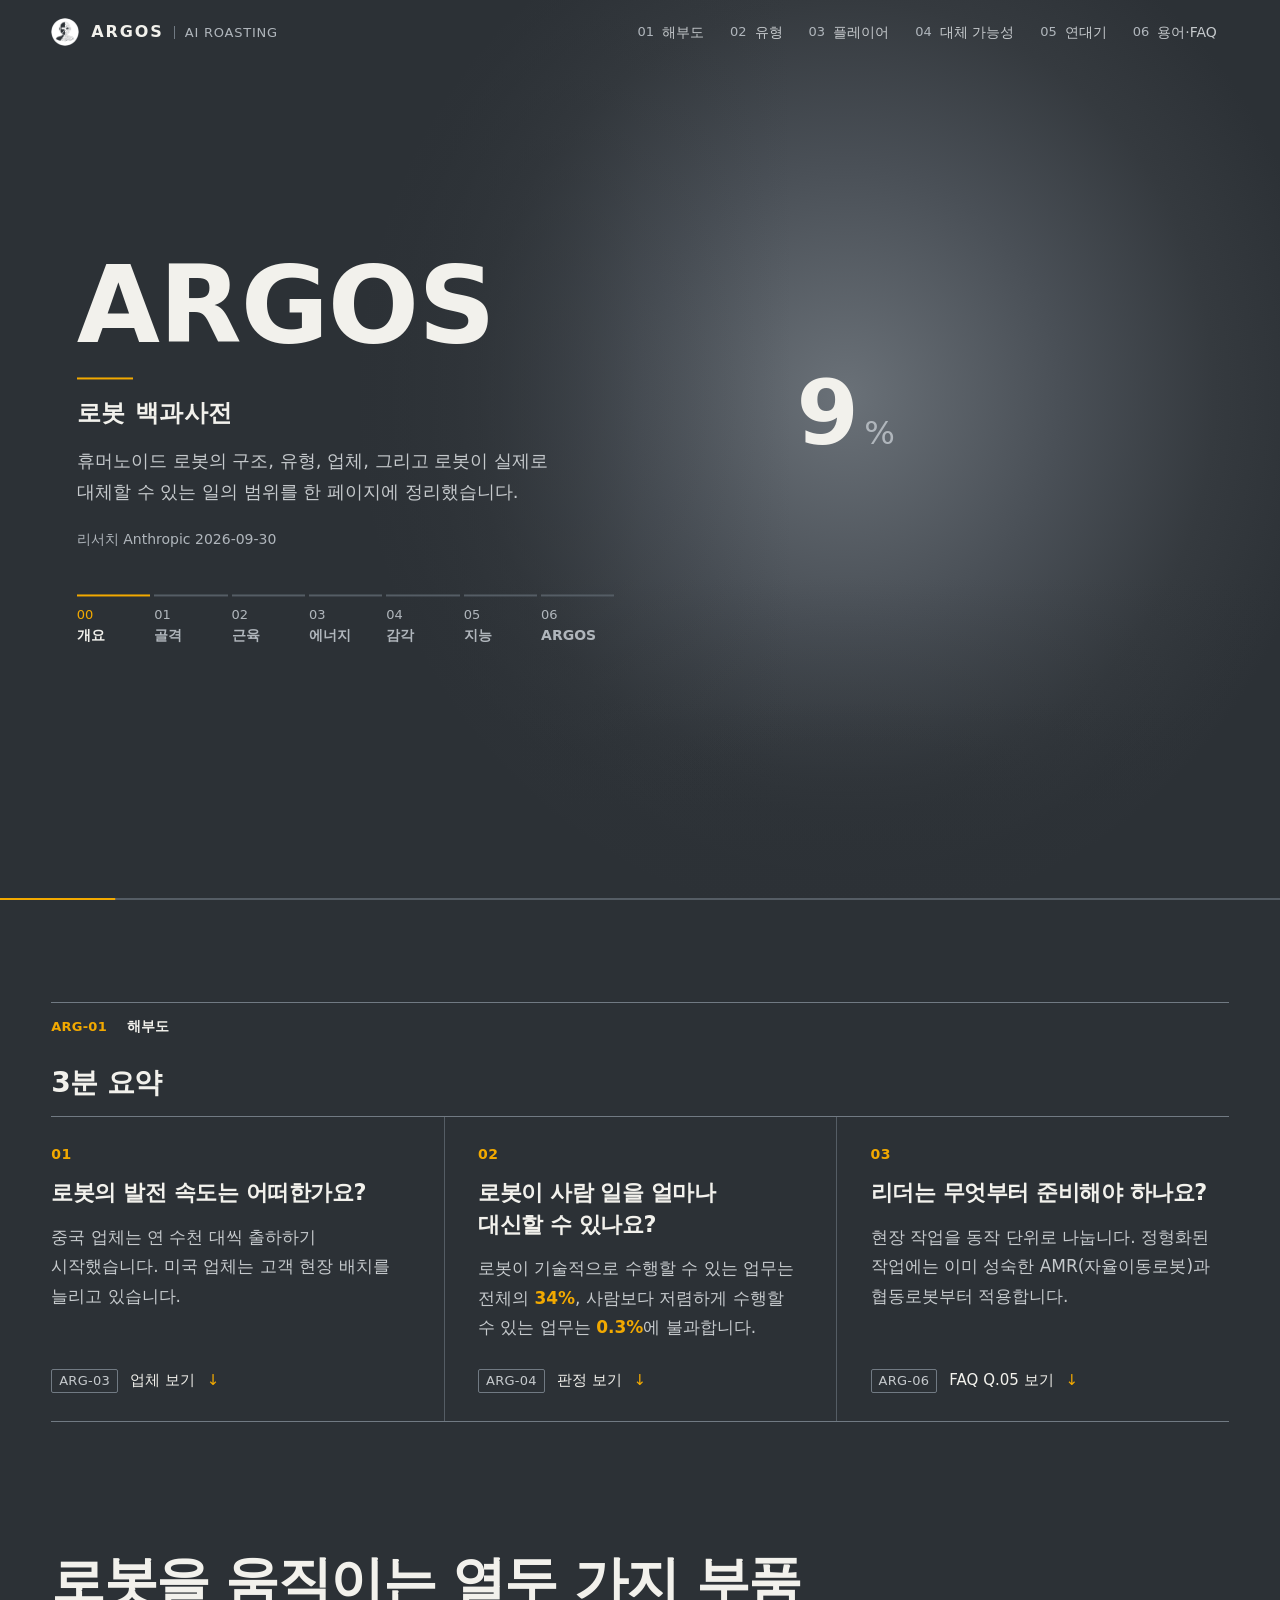
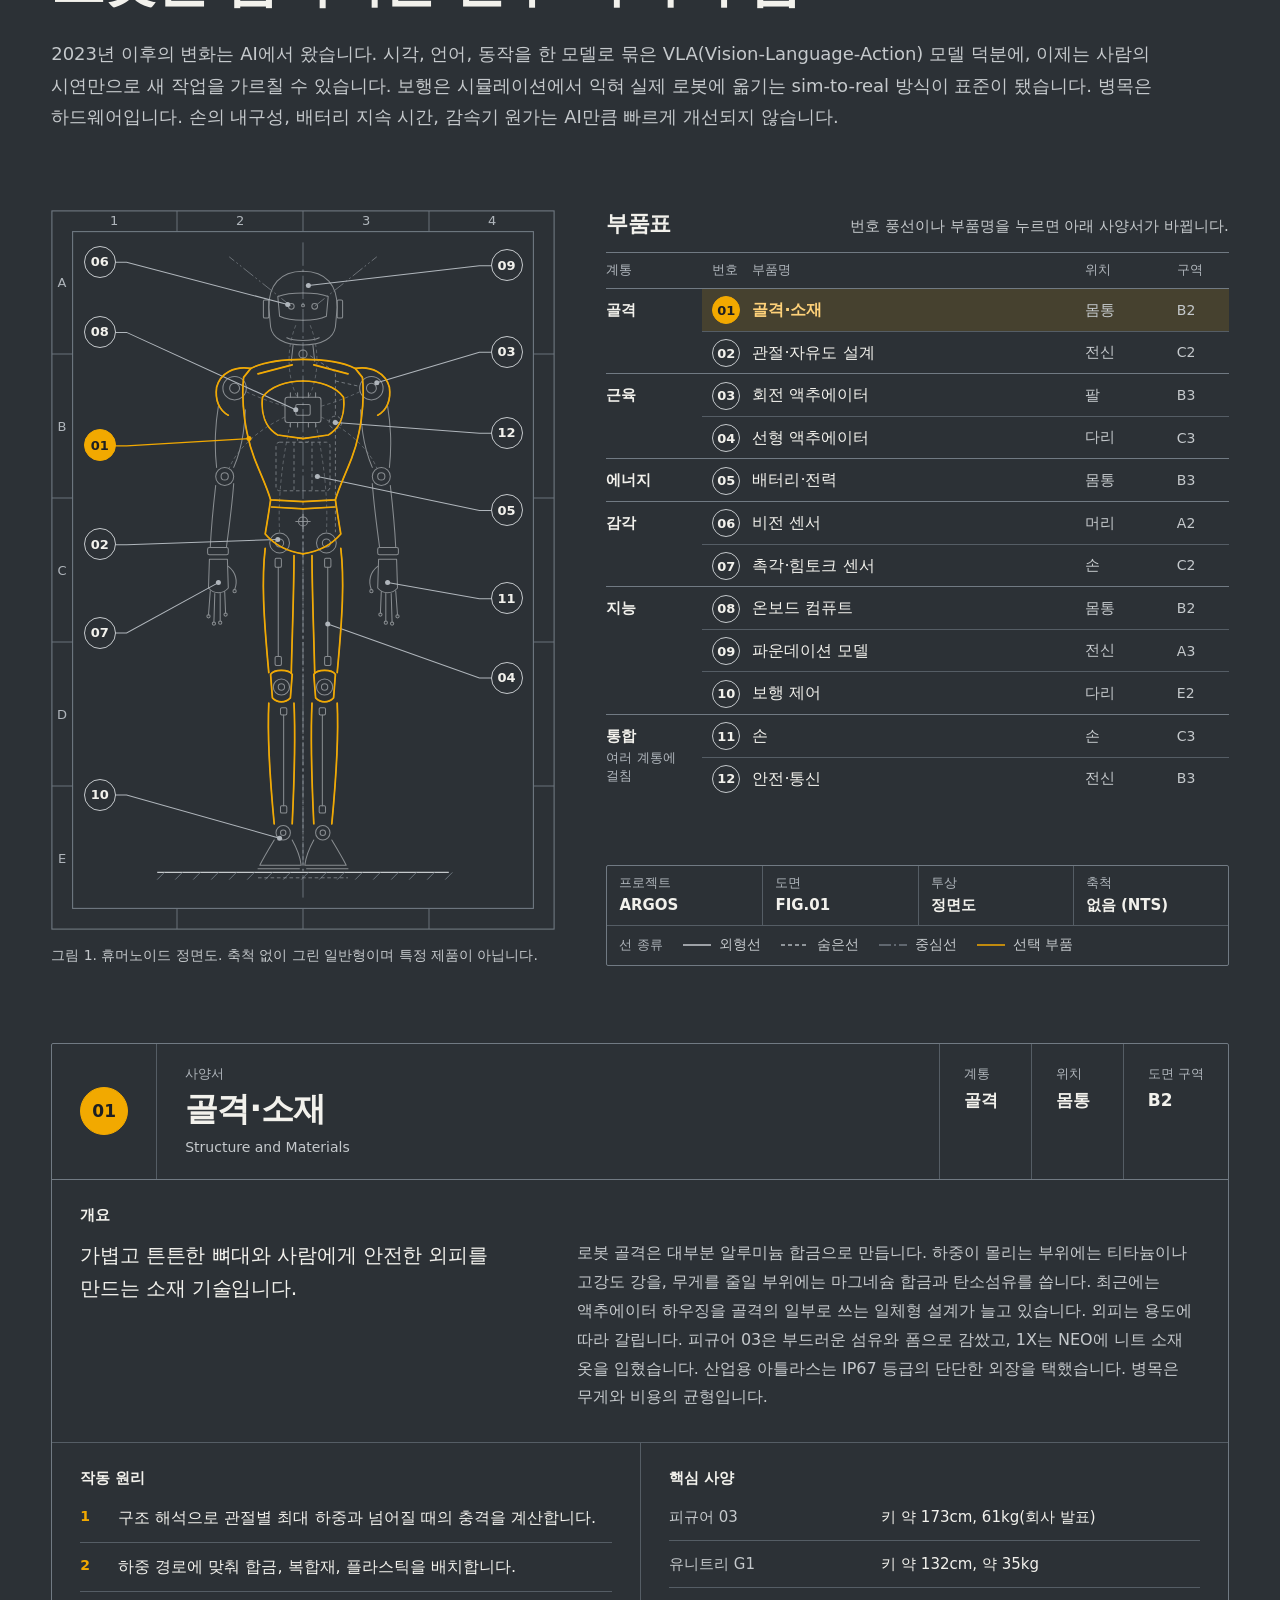
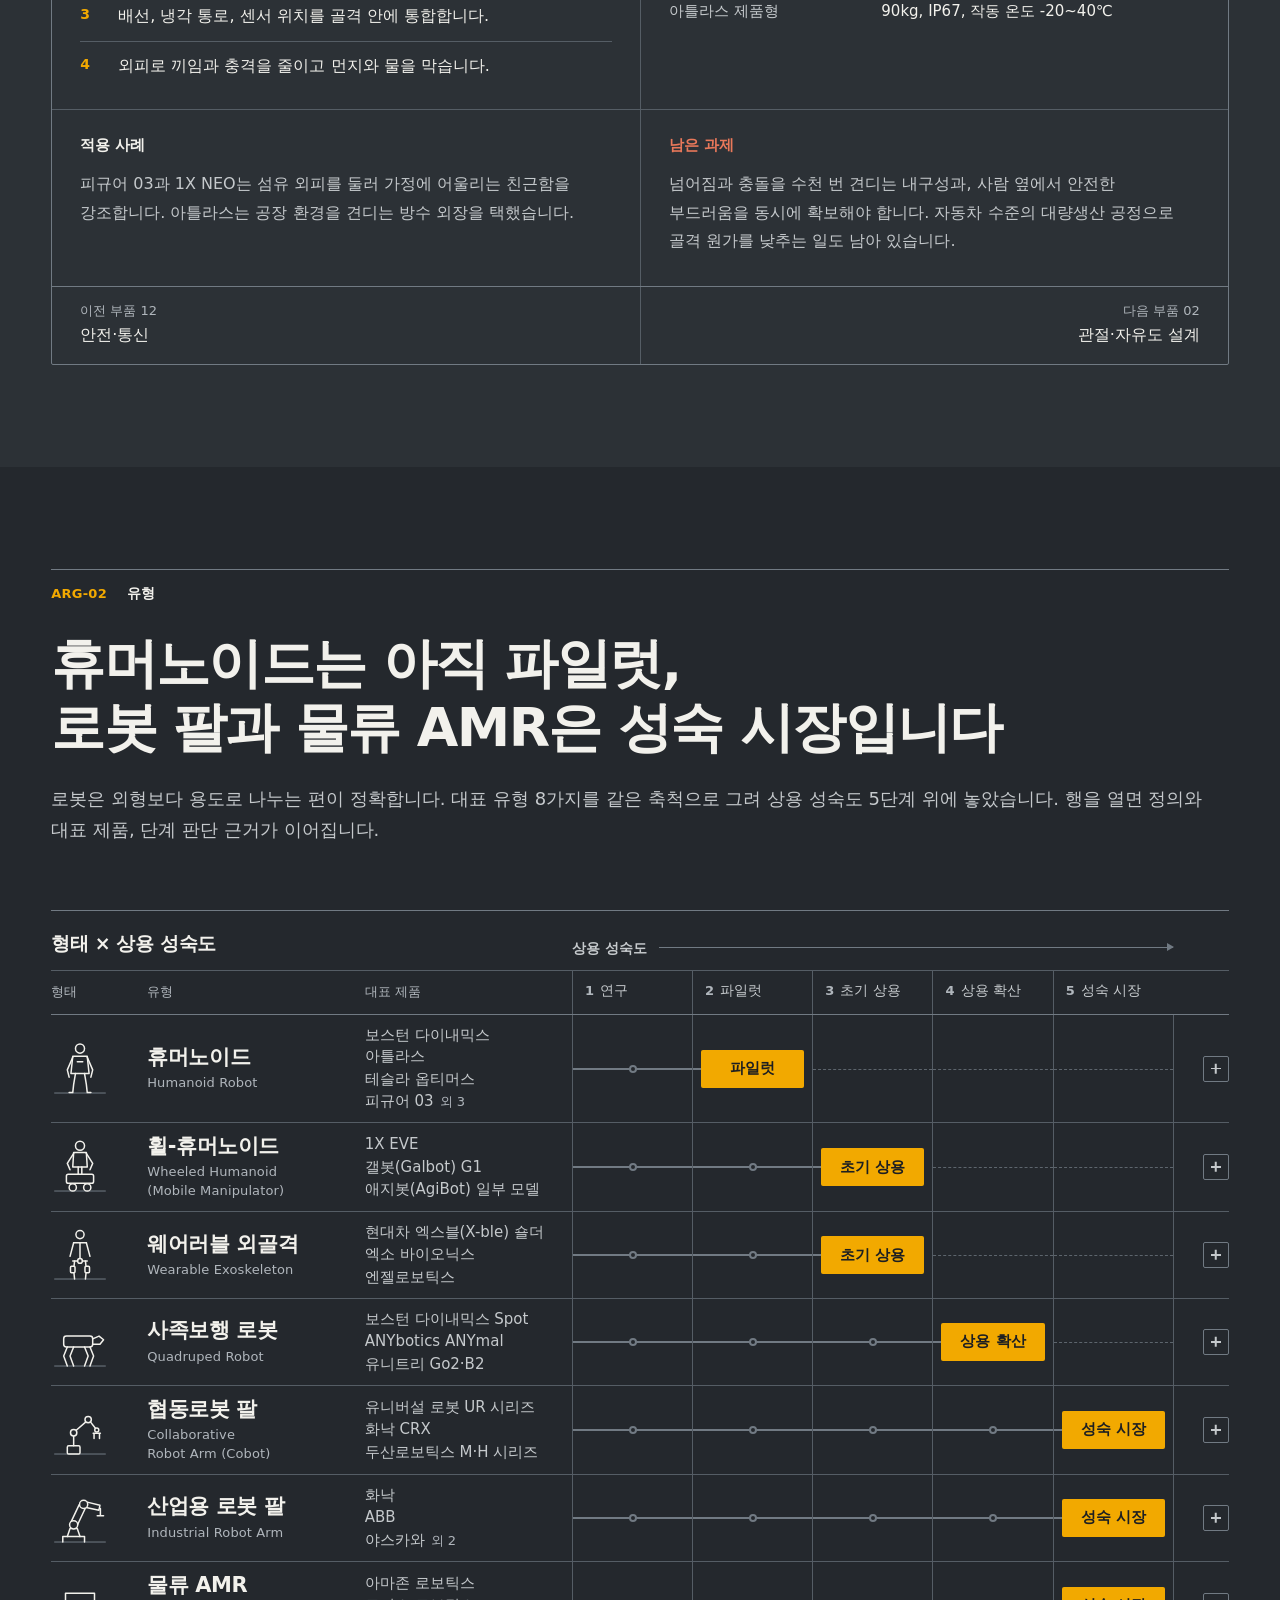
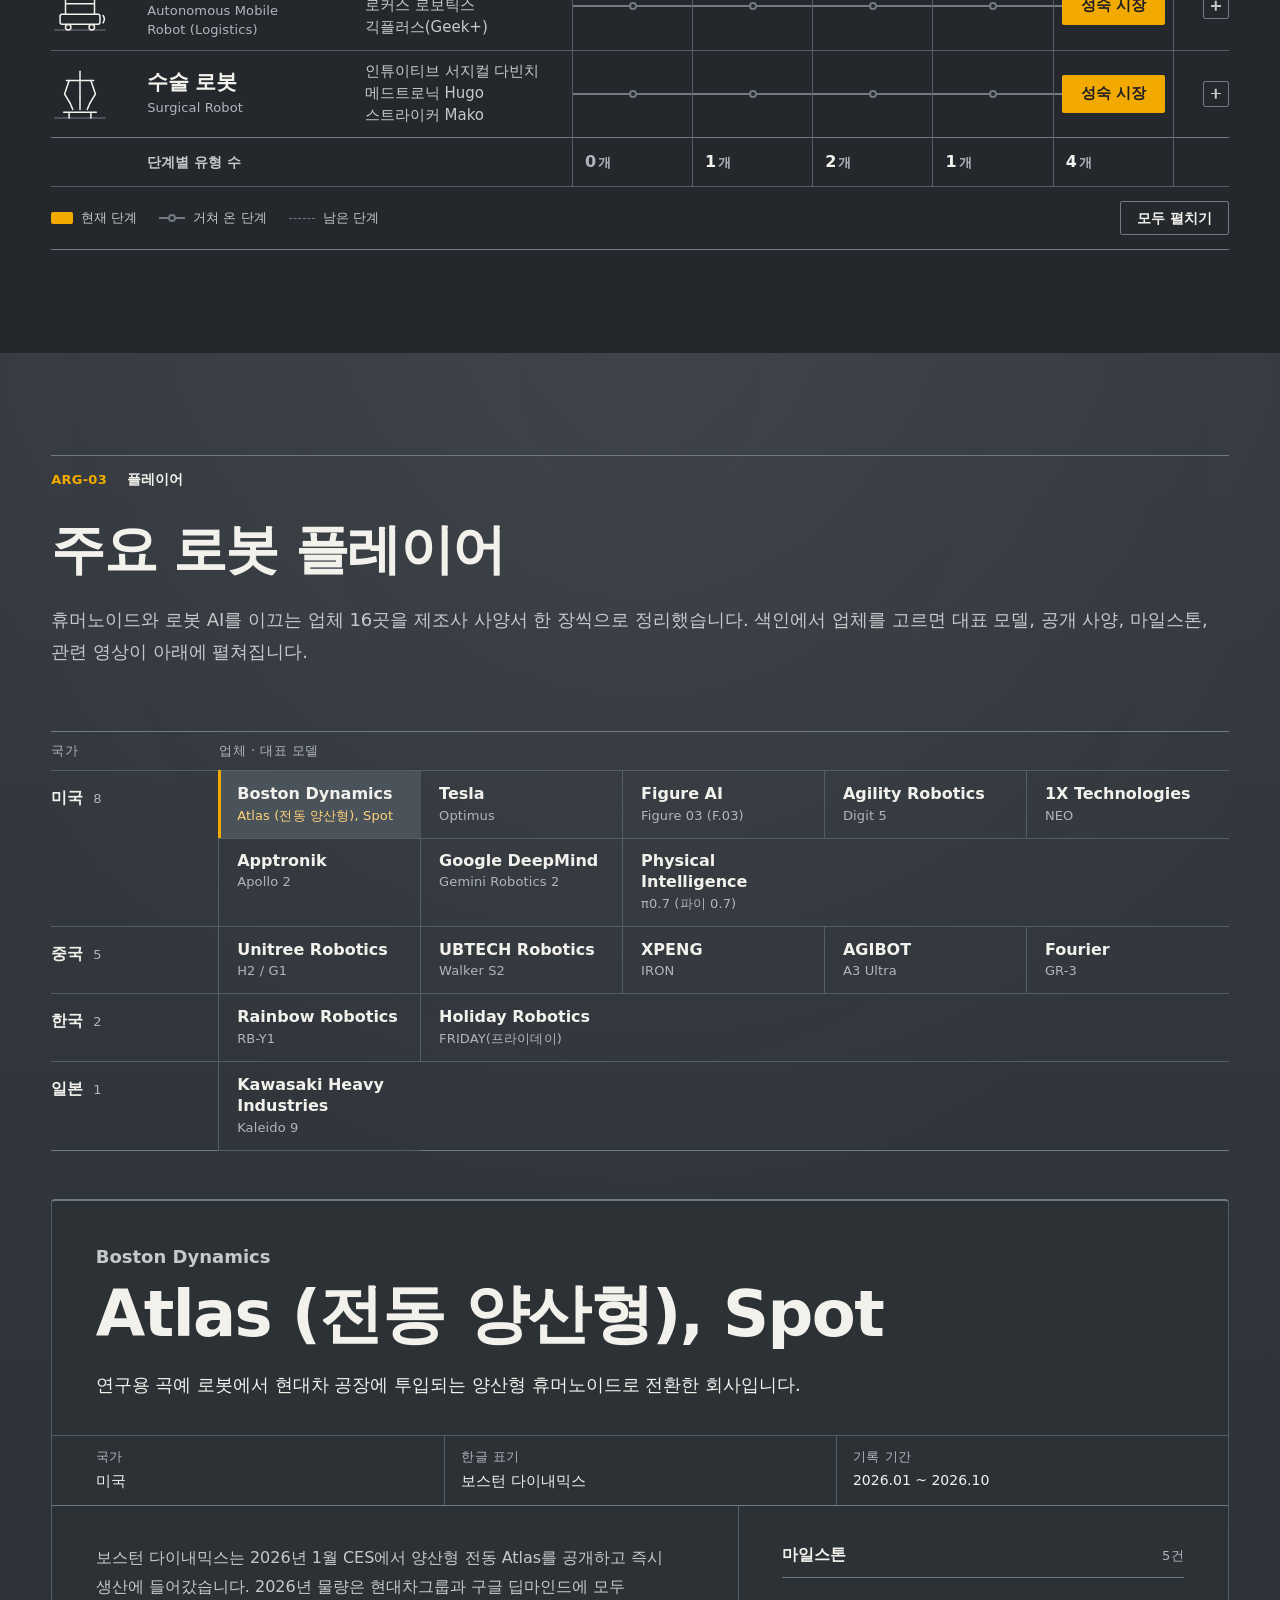
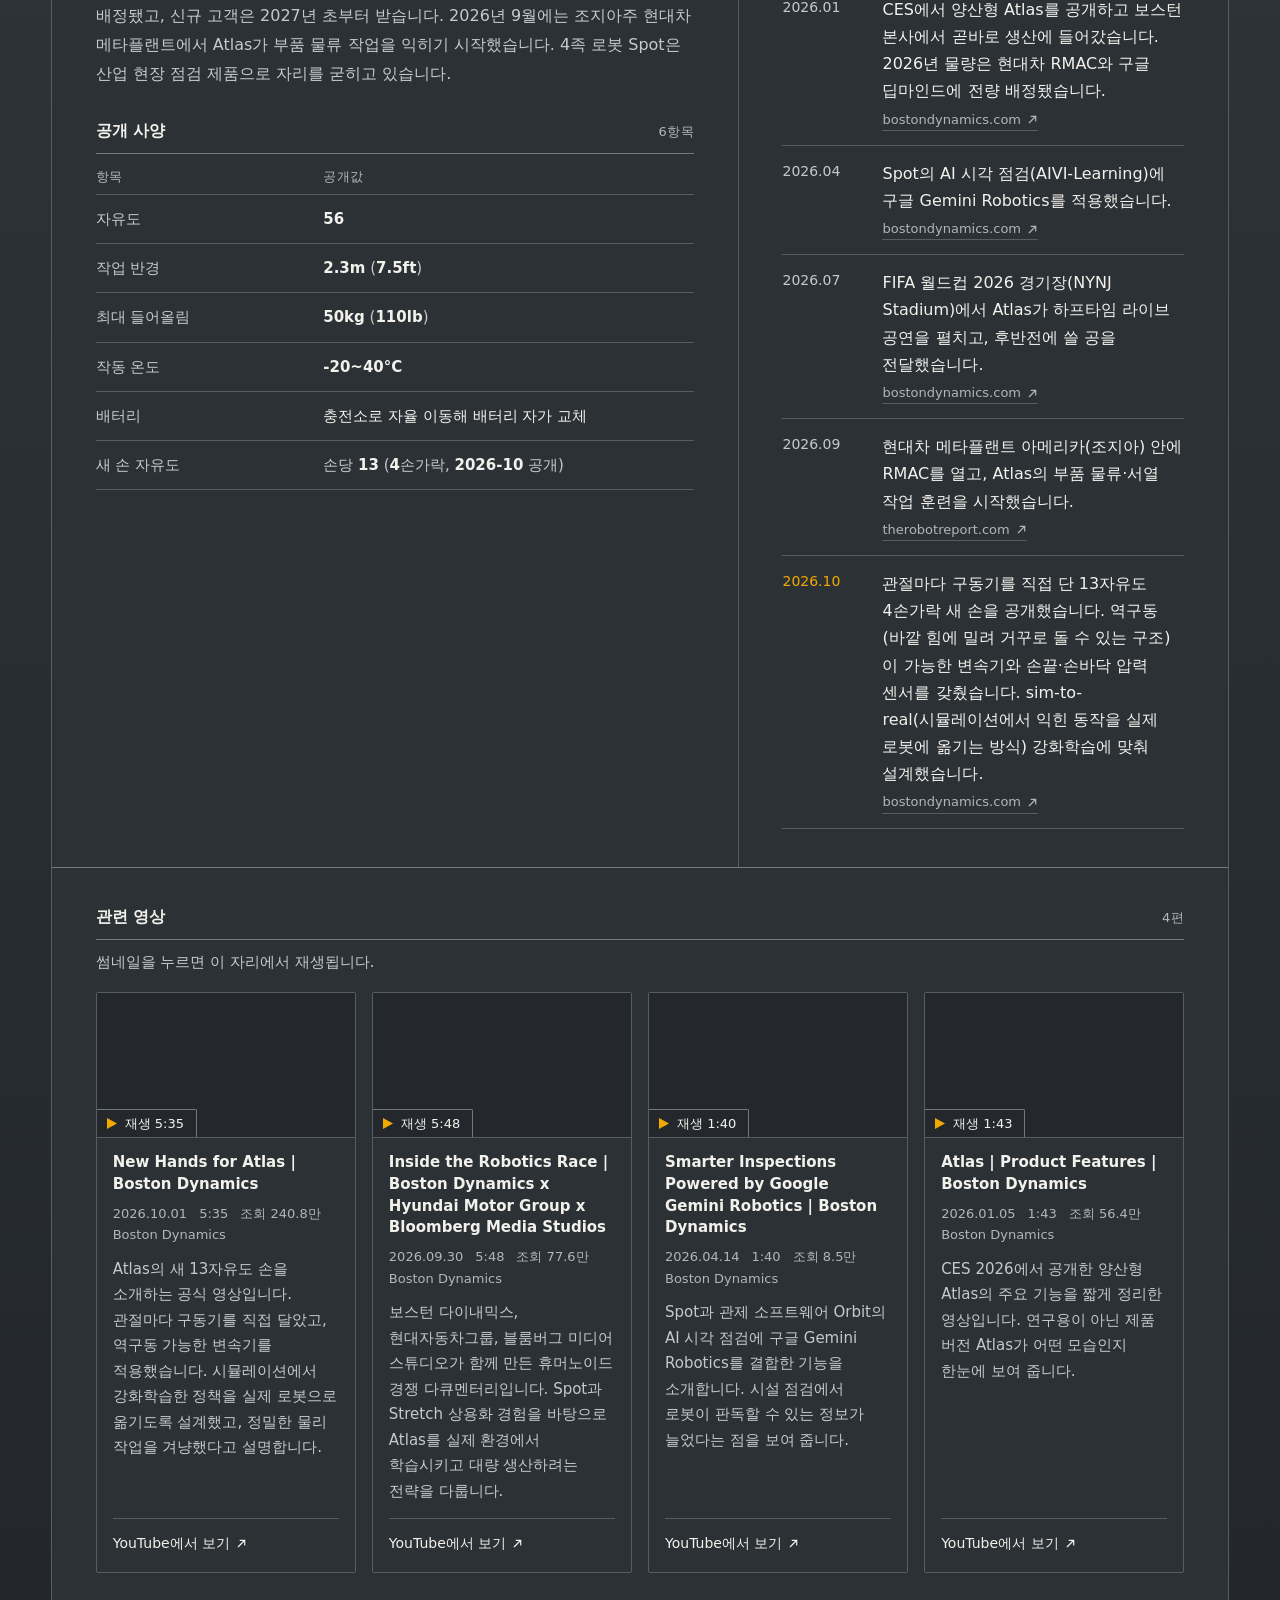
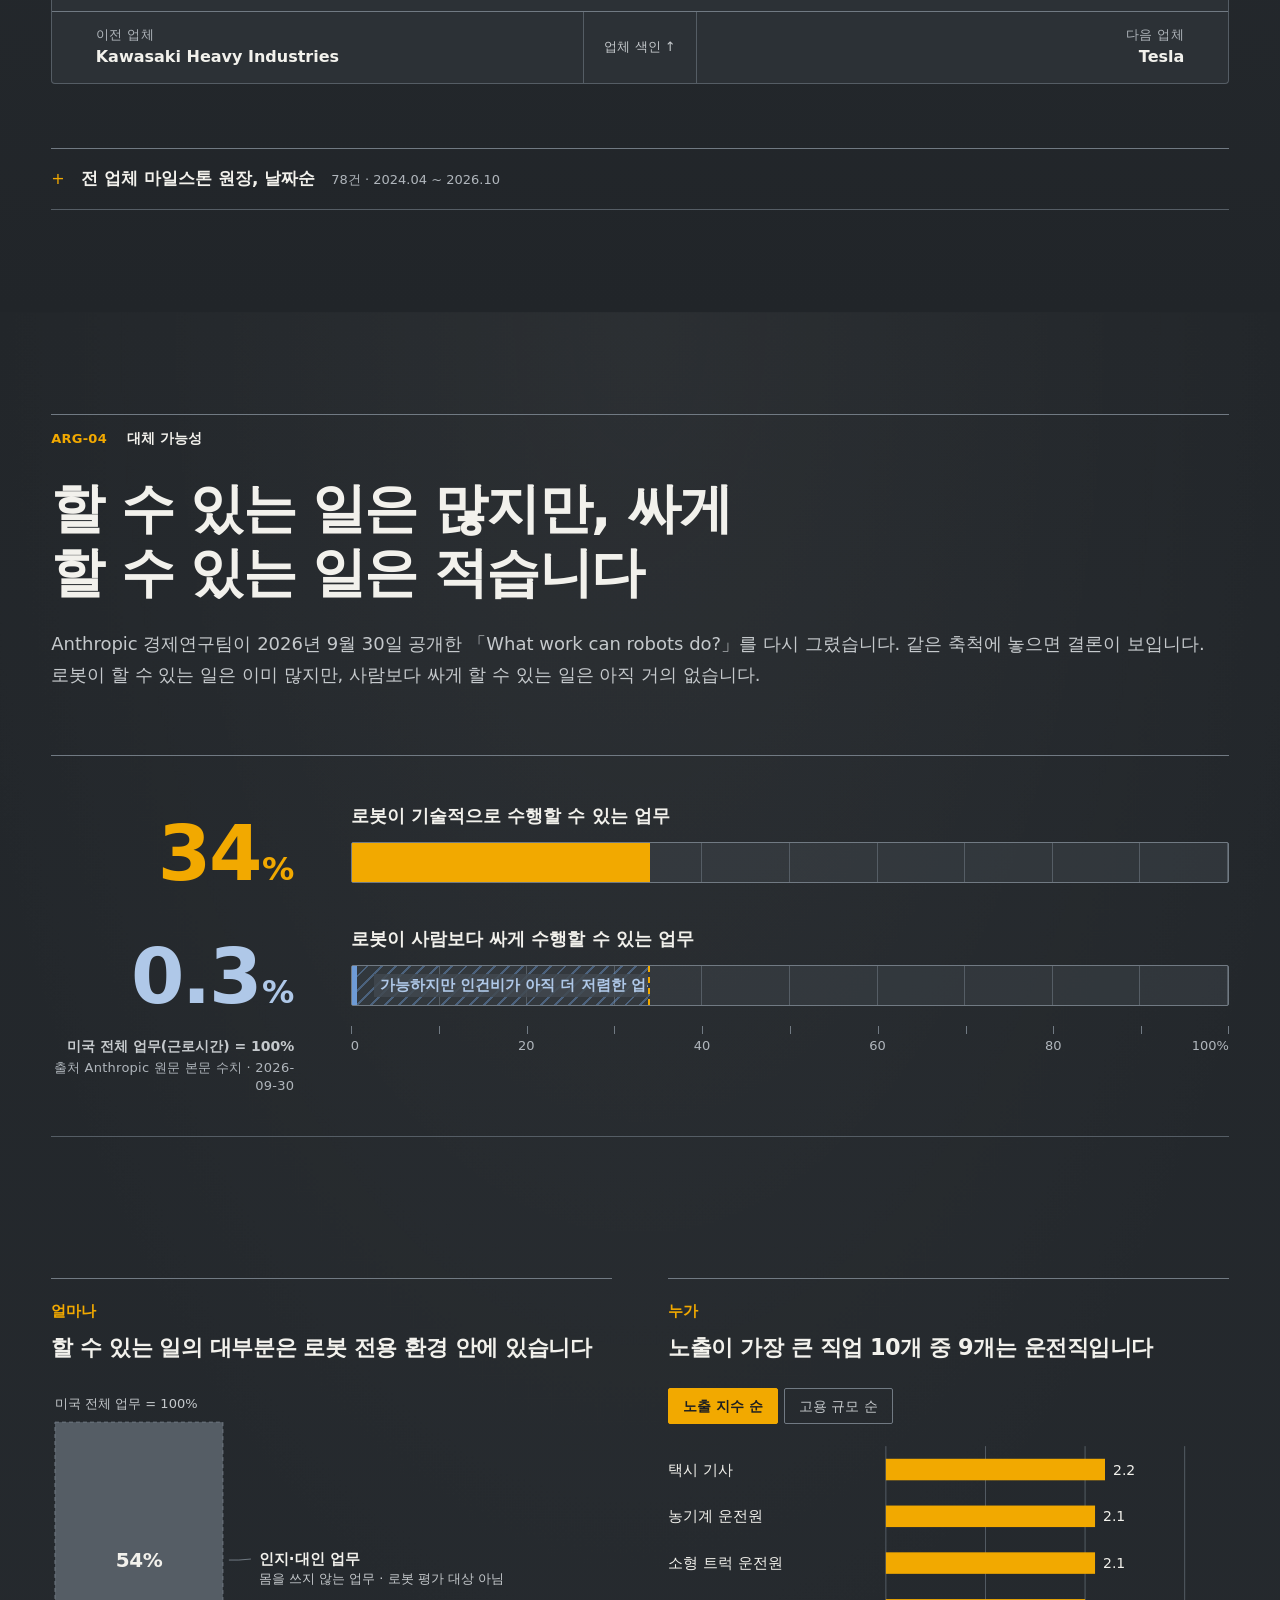
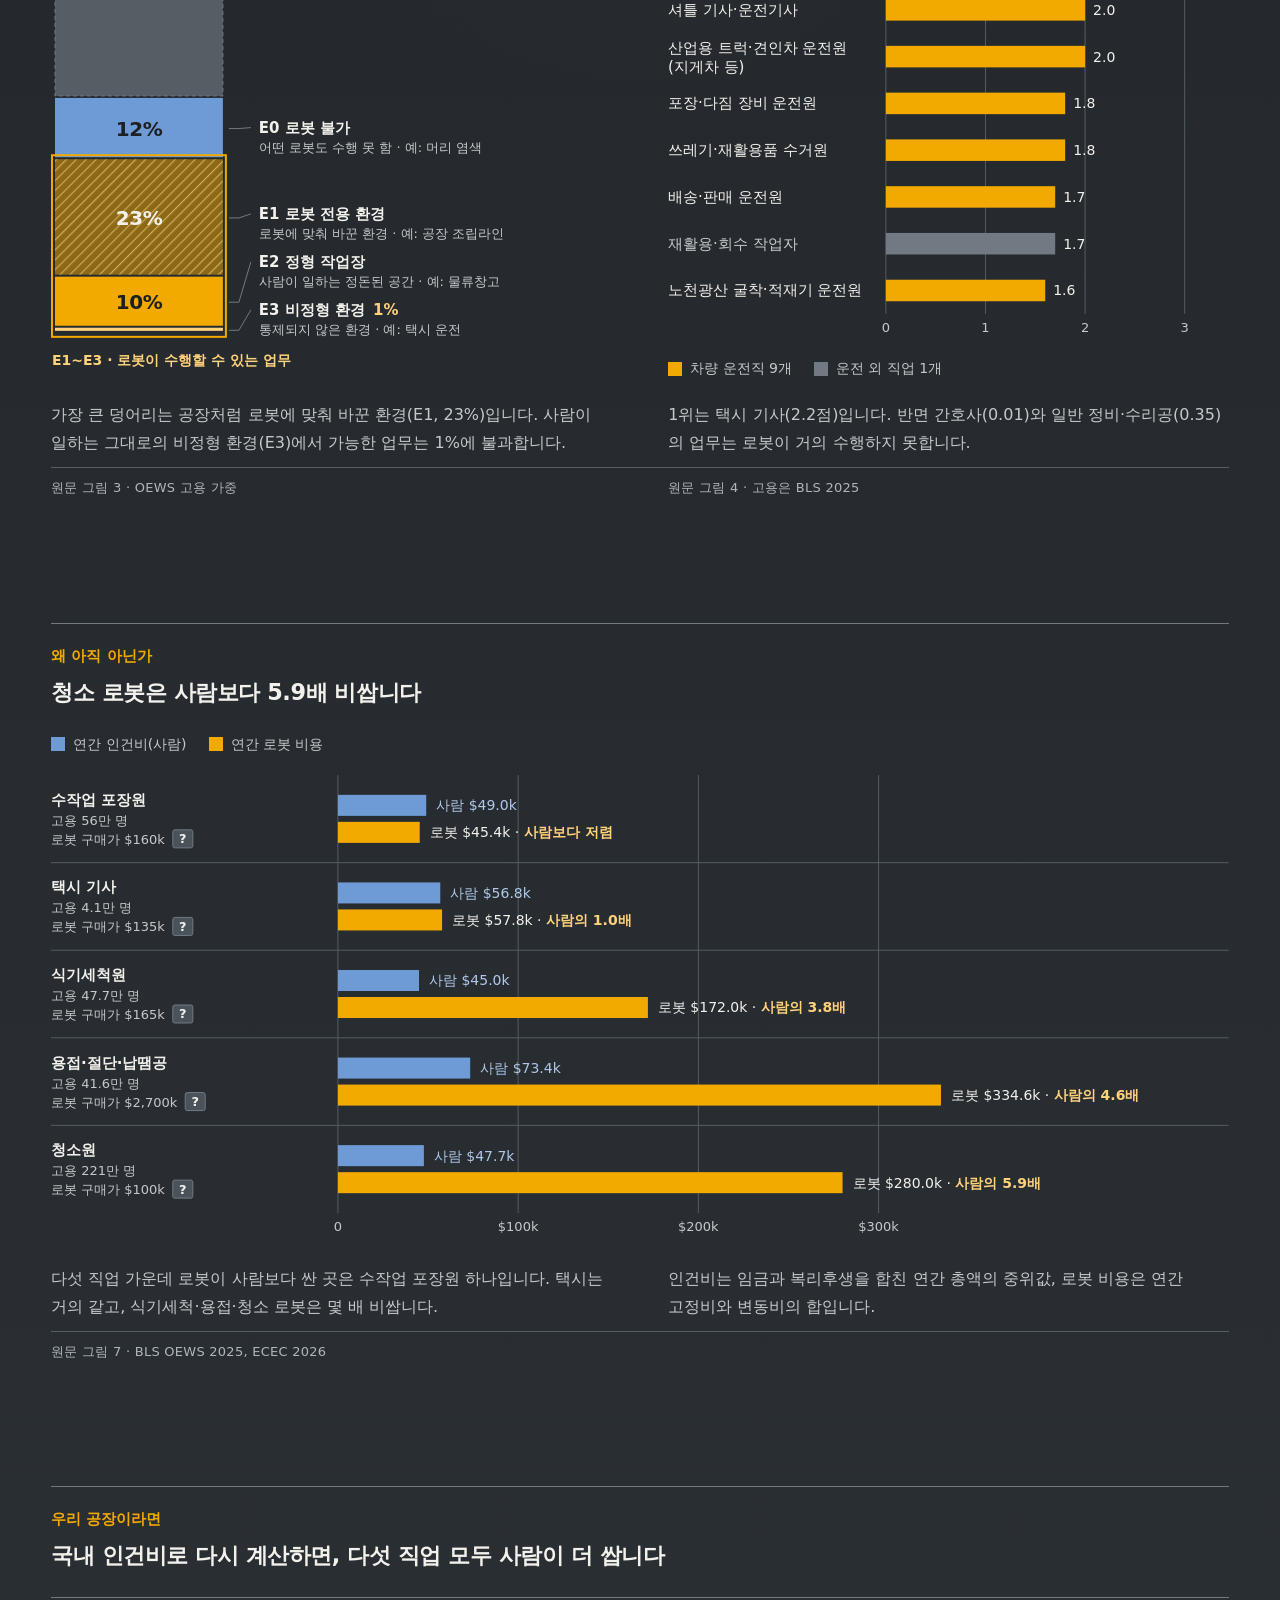
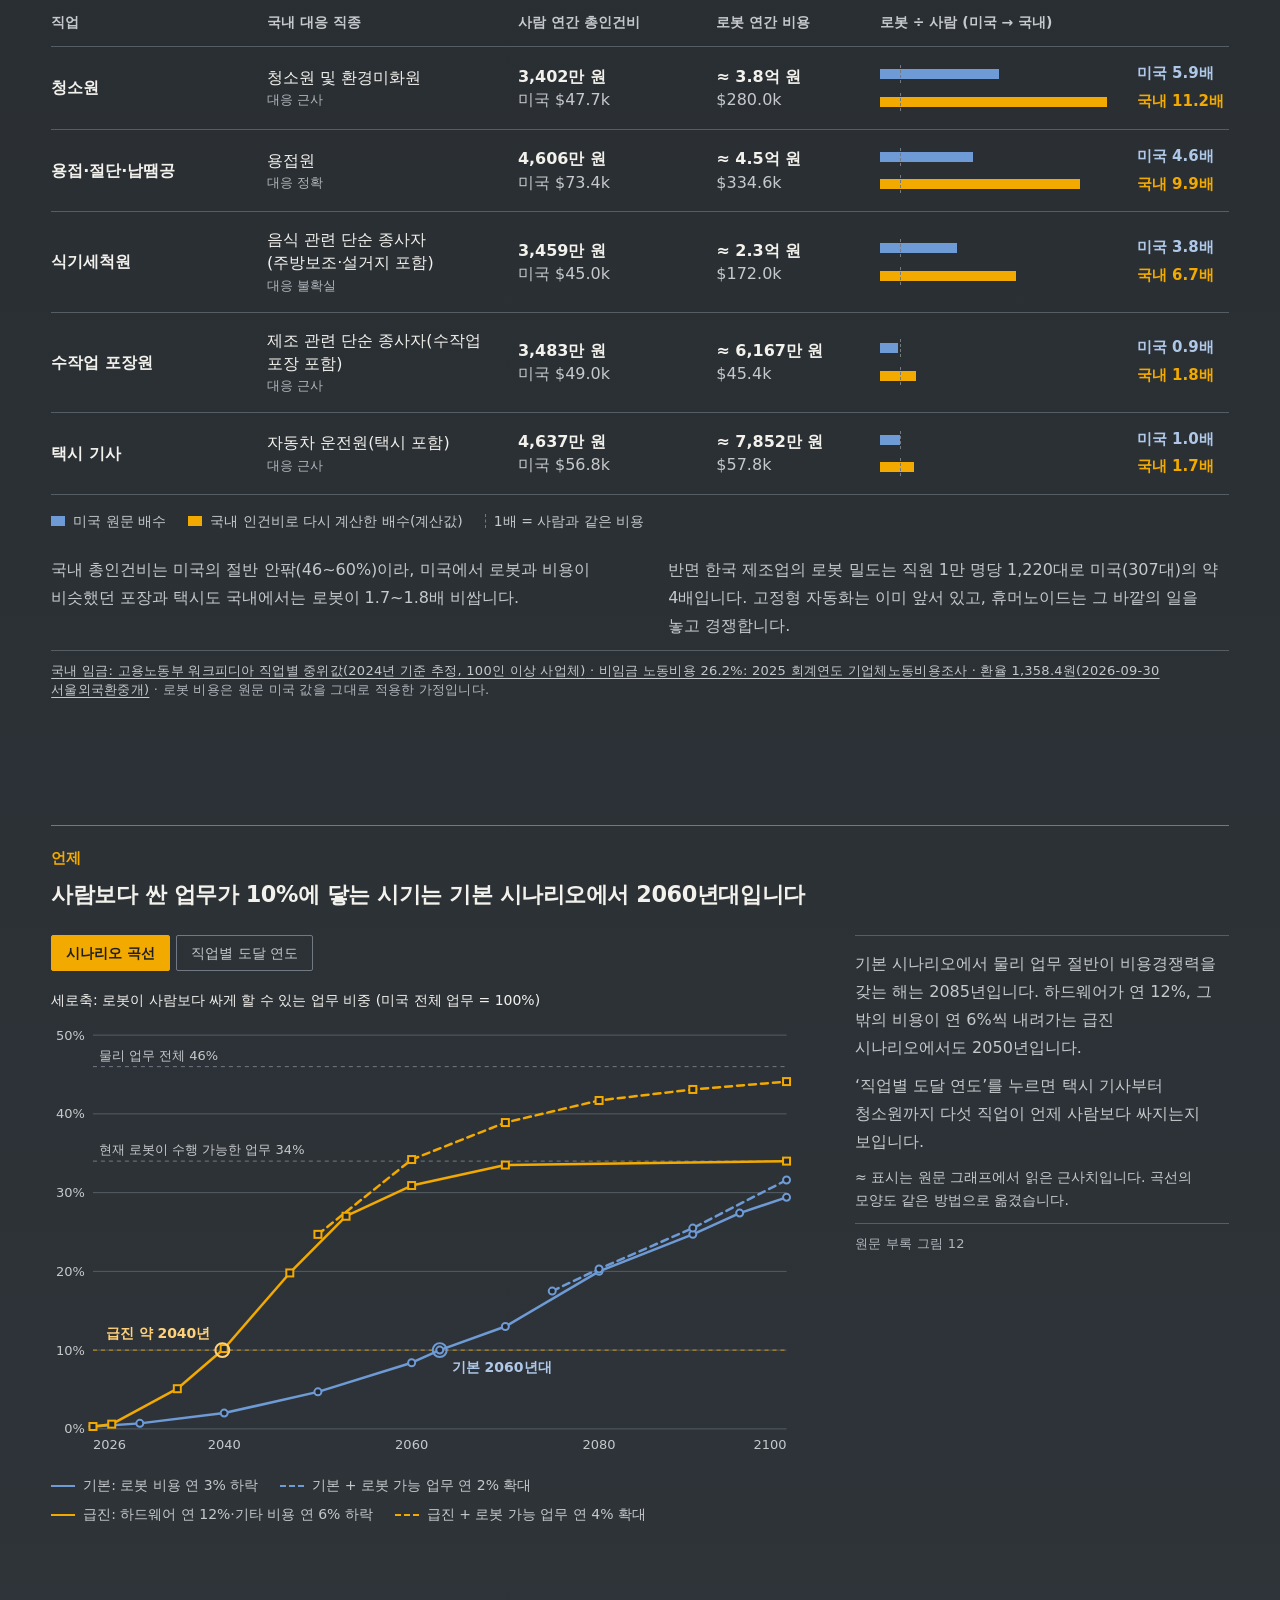
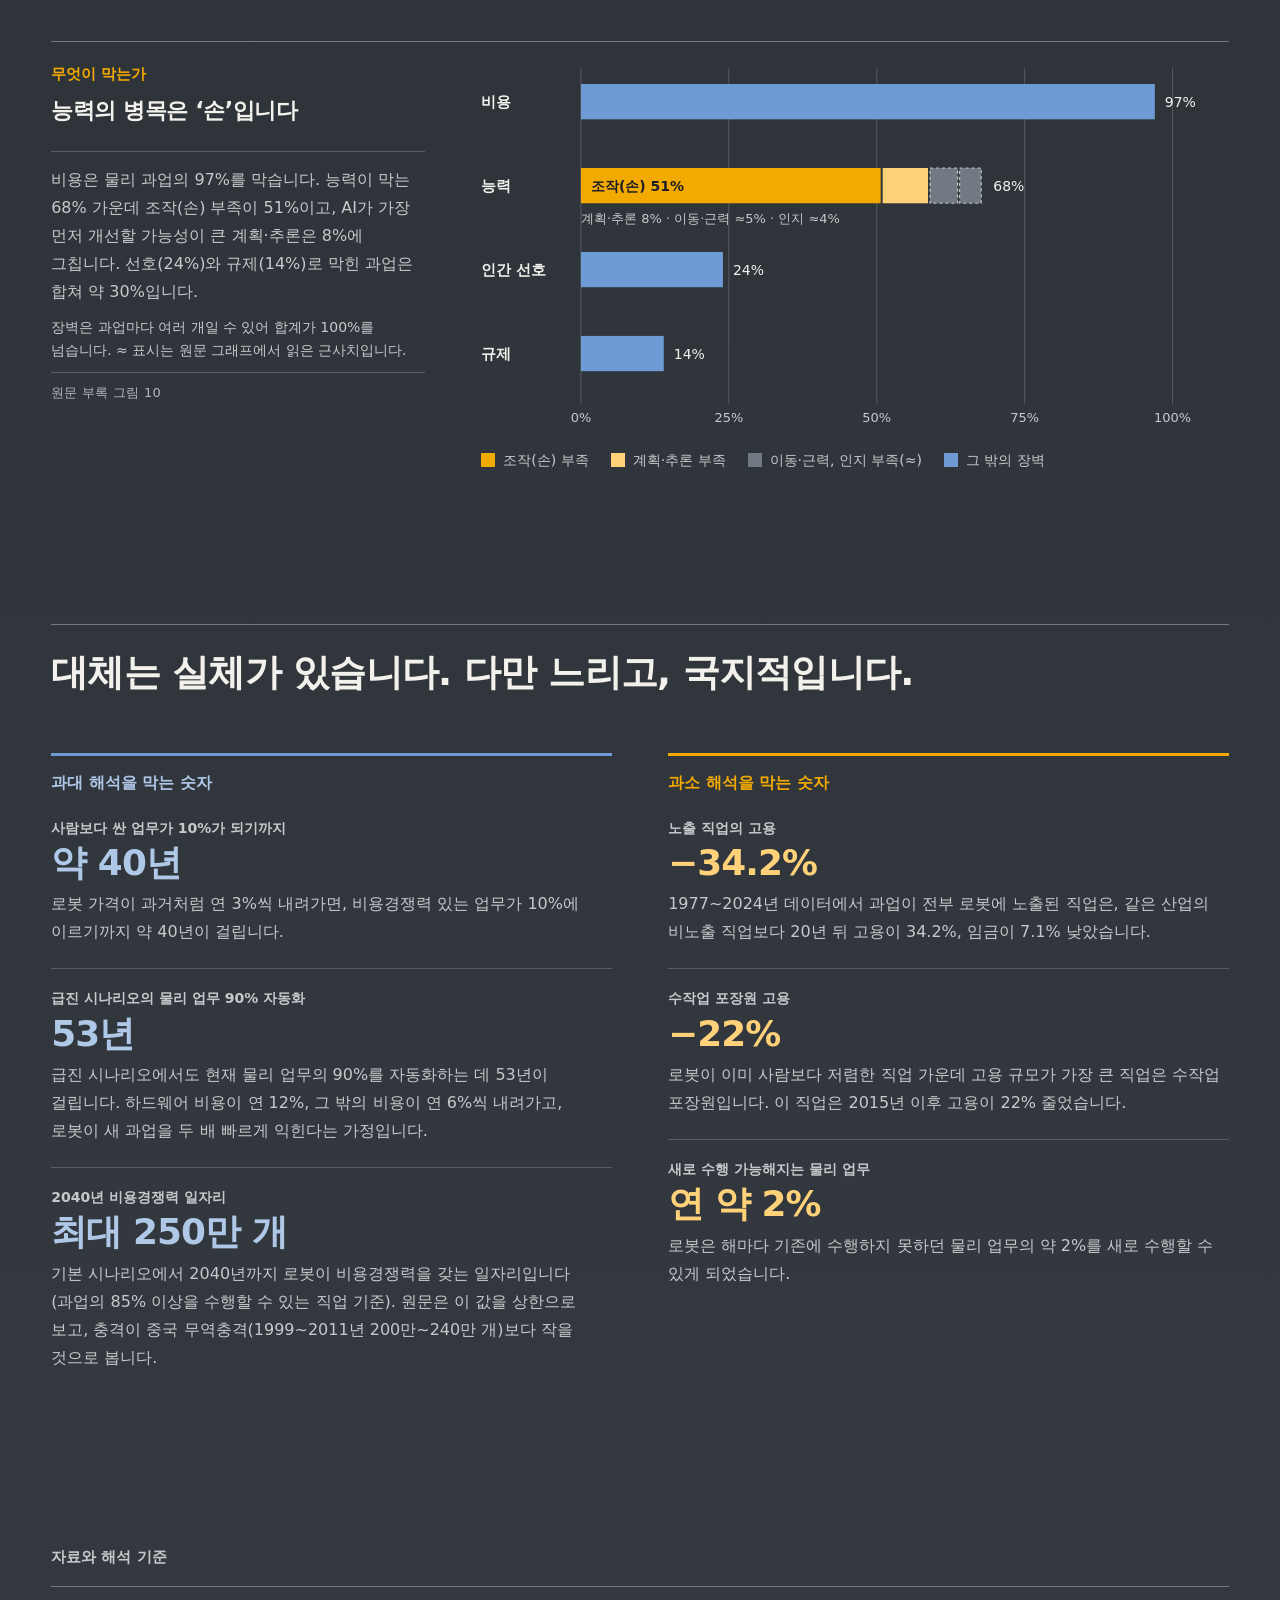
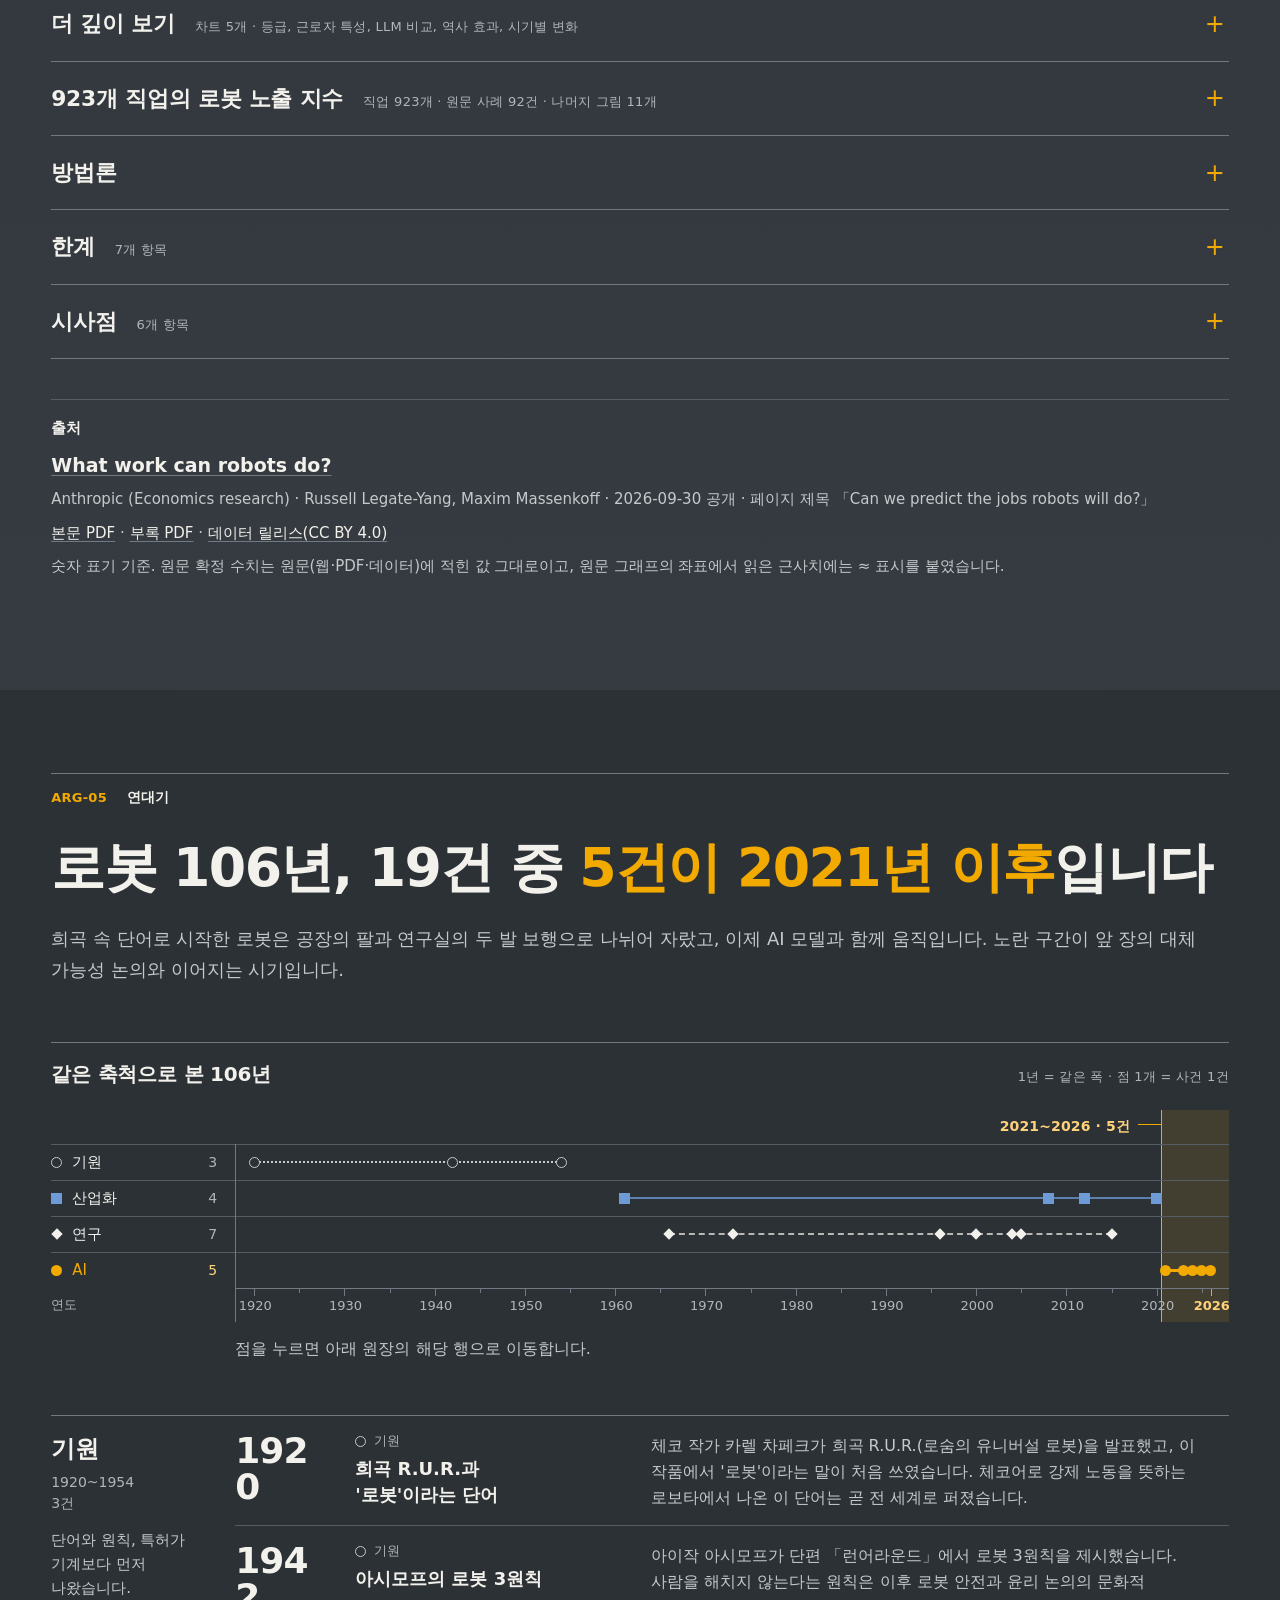
==== commit 1dd11116: "도크 로봇 동작을 18가지 덱으로 섞고 춤 추가, 3분 요약 질문을 말투로 다듬기 스크롤 420px마다, 섹션 전환 때, 멈춰 있을 때 상황별 덱에서 섞어 뽑아 같은 동작이 연달아" ====
--- a/docs/index.html
+++ b/docs/index.html
@@ -408,6 +408,40 @@
 }
 @media (prefers-reduced-motion:reduce){
   #hero *,#hero *::before,#hero *::after{transition:none!important;animation:none!important}
+}
+
+/* dock: the hero's own robot, carried to the lower right past the hero (body-level, built by the hero script) */
+#hero-dock{position:fixed;inset:0;z-index:40;pointer-events:none;visibility:hidden;font-family:var(--f-body)}
+#hero-dock.is-fly,#hero-dock.is-docked,#hero-dock.is-min.is-past{visibility:visible}
+#hero-dock .hd-stage{position:absolute;left:0;top:0;pointer-events:none}
+#hero-dock .hd-stage canvas{display:block;width:100%;height:100%}
+#hero-dock .hd-box{position:absolute;right:max(16px,2.2vw);bottom:20px;width:150px;height:236px}
+#hero-dock .hd-hit{all:unset;box-sizing:border-box;position:absolute;inset:0;cursor:grab;pointer-events:none;touch-action:none;border-radius:2px}
+#hero-dock.is-grabbing .hd-hit{cursor:grabbing}
+#hero-dock.is-docked .hd-hit{pointer-events:auto}
+#hero-dock .hd-hit:focus-visible{outline:2px solid var(--accent);outline-offset:2px}
+#hero-dock .hd-tag{position:absolute;right:calc(100% + 6px);bottom:28px;margin:0;padding:8px 12px;white-space:nowrap;border:1px solid var(--line-2);border-right:2px solid var(--accent);border-radius:2px;background:var(--bg-2);opacity:0;transform:translateX(6px);transition:opacity .25s var(--ease),transform .25s var(--ease);pointer-events:none}
+#hero-dock .hd-tag b{display:block;font:600 14px/1.4 var(--f-body);color:var(--text)}
+#hero-dock .hd-tag em{display:block;margin-top:2px;font:400 13px/1.4 var(--f-body);font-style:normal;color:var(--muted)}
+#hero-dock.is-docked:not(.is-grabbing) .hd-box:hover .hd-tag,#hero-dock.is-docked .hd-hit:focus-visible~.hd-tag{opacity:1;transform:none}
+#hero-dock .hd-min{all:unset;box-sizing:border-box;position:absolute;right:-4px;top:-4px;width:28px;height:28px;display:grid;place-items:center;border:1px solid var(--line-2);border-radius:2px;background:var(--bg-2);cursor:pointer;opacity:0;pointer-events:none;transition:opacity .25s var(--ease)}
+#hero-dock .hd-min i{width:10px;height:2px;background:var(--muted)}
+#hero-dock .hd-min:hover i{background:var(--text)}
+#hero-dock .hd-min:focus-visible{outline:2px solid var(--accent);outline-offset:2px}
+#hero-dock.is-docked .hd-box:hover .hd-min,#hero-dock.is-docked .hd-min:focus-visible{opacity:1;pointer-events:auto}
+#hero-dock .hd-pill{all:unset;box-sizing:border-box;position:absolute;right:max(16px,2.2vw);bottom:20px;display:none;align-items:center;gap:8px;height:36px;padding:0 14px 0 12px;border:1px solid var(--line-2);border-radius:2px;background:var(--bg-2);font:600 13px/1 var(--f-mono);letter-spacing:.04em;color:var(--muted);cursor:pointer;pointer-events:auto}
+#hero-dock .hd-pill i{width:8px;height:8px;border-radius:50%;border:1.5px solid var(--accent)}
+#hero-dock .hd-pill:hover{color:var(--text);border-color:var(--muted)}
+#hero-dock .hd-pill:focus-visible{outline:2px solid var(--accent);outline-offset:2px}
+#hero-dock.is-min.is-past .hd-pill{display:inline-flex}
+#hero-dock.is-min .hd-box,#hero-dock.is-min .hd-stage{display:none}
+@media (max-width:760px){
+  #hero-dock .hd-box{right:8px;bottom:calc(10px + env(safe-area-inset-bottom,0px));width:84px;height:132px}
+  #hero-dock .hd-tag{display:none}
+  #hero-dock .hd-pill{right:12px;bottom:calc(12px + env(safe-area-inset-bottom,0px));height:32px;padding:0 12px 0 10px}
+}
+@media (hover:none){
+  #hero-dock.is-docked .hd-min{opacity:1;pointer-events:auto;width:24px;height:24px;right:0;top:0}
 }
 </style>
 
@@ -1616,9 +1650,18 @@
     const b = mesh(new THREE.PlaneGeometry(0.18, 0.34), blobMat);
     b.rotation.x = -Math.PI / 2;
     b.position.set(p0.x, 0.003 - robot.position.y, p0.z);
+    b.userData.z0 = p0.z;
     robot.add(b);
     return b;
   });
+  // seated contact shadow under the pelvis (the dock's sitting pose)
+  const seatBlob = mesh(new THREE.PlaneGeometry(0.42, 0.36), blobMat.clone());
+  seatBlob.rotation.x = -Math.PI / 2;
+  seatBlob.visible = false;
+  robot.add(seatBlob);
+  // assembled silhouette in world space: the dock fits this box into its frame
+  const ROBOT_BOX = new THREE.Box3();
+  parts.forEach((pt) => ROBOT_BOX.union(_box.setFromObject(pt.obj)));
 
   /* ---------- eye glow, scan ring, sparks, guide lines ---------- */
   const eyeGlow = new THREE.Sprite(new THREE.SpriteMaterial({ map: dotTex, color: COL.accent2, transparent: true, opacity: 0, blending: THREE.AdditiveBlending, depthWrite: false, toneMapped: false }));
@@ -1690,8 +1733,9 @@
   const disc = mesh(new THREE.CircleGeometry(2.6, 64), new THREE.MeshStandardMaterial({ color: 0x15171a, metalness: 0.6, roughness: 0.55, transparent: true, alphaMap: fadeTex, depthWrite: false, envMapIntensity: 0.25 }));
   disc.rotation.x = -Math.PI / 2;
   disc.visible = false;
+  let shadowPlane = null;
   if (SHADOWS) {
-    const shadowPlane = mesh(new THREE.PlaneGeometry(6, 6), new THREE.ShadowMaterial({ opacity: 0.55, depthWrite: false }));
+    shadowPlane = mesh(new THREE.PlaneGeometry(6, 6), new THREE.ShadowMaterial({ opacity: 0.55, depthWrite: false }));
     shadowPlane.rotation.x = -Math.PI / 2;
     shadowPlane.position.y = 0.001;
     shadowPlane.receiveShadow = true;
@@ -1774,9 +1818,9 @@
   let hover = null, hoverFlip = false, pickTick = 0, hoverK = 0;
   const fresMat = new THREE.ShaderMaterial({
     transparent: true, depthWrite: false, blending: THREE.AdditiveBlending, toneMapped: false,
-    uniforms: { uCol: { value: COL.accent2.clone() }, uK: { value: 0 } },
+    uniforms: { uCol: { value: COL.accent2.clone() }, uK: { value: 0 }, uBase: { value: 0 } },
     vertexShader: 'varying vec3 vN; varying vec3 vV; void main(){ vec4 mv = modelViewMatrix * vec4(position, 1.0); vN = normalize(normalMatrix * normal); vV = normalize(-mv.xyz); gl_Position = projectionMatrix * mv; }',
-    fragmentShader: 'uniform vec3 uCol; uniform float uK; varying vec3 vN; varying vec3 vV; void main(){ float f = pow(1.0 - abs(dot(normalize(vN), normalize(vV))), 2.4); gl_FragColor = vec4(uCol * (f * 1.8) * uK, 1.0); }',
+    fragmentShader: 'uniform vec3 uCol; uniform float uK; uniform float uBase; varying vec3 vN; varying vec3 vV; void main(){ float f = pow(1.0 - abs(dot(normalize(vN), normalize(vV))), 2.4); gl_FragColor = vec4(uCol * (uBase + f * 1.8) * uK, 1.0); }',
   });
   function ensureFres(pt) {
     if (pt.fres) return;
@@ -1836,6 +1880,342 @@
   const HOLD = 0.8; // the last 20% of the pin holds the finished robot so it can be turned
   const STAGE_AT = [0, 0.07, 0.28, 0.46, 0.6, 0.86, 0.97];
 
+  /* ---------- dock: past the hero the same robot walks down to the lower right and stays ----------
+     One renderer, one camera. The hero frame (view.w x view.h, base offset bx/by) is mapped to the screen as
+     screen = s * frame + t; the canvas shows whatever part of that frame falls inside its own rect, through
+     setViewOffset, so the hand-off between hosts never moves a pixel. Spec: review/ROBOT_COMPANION.md */
+  const DOCK = !STATIC && HAS_GSAP;
+  const dock = { mode: 'hero', e: 0, k: 0, s: 1, tx: 0, ty: 0, C: { x: 0, y: 0, w: 1, h: 1 }, D: { x: 0, y: 0, w: 1, h: 1 }, B: null,
+    min: false, past: false, ready: false, lastY: window.scrollY, flex: 0, sec: -1, secId: '', glance: -1,
+    sel: null, pv: null, hlId: null, hlParts: [], pulse: 0, moved: 0, ptrId: null };
+  // anatomy component id (02 fragment) -> hero parts that light up for it
+  const PART_MAP = {
+    'vision': /^FACE SHIELD/,
+    'touch-force': /^(HAND R|FOOT )/,
+    'compute': /^CHEST PLATE/,
+    'foundation-model': /^HEAD SHELL/,
+    'rotary-actuator': /^((NECK|SHOULDER|ELBOW|WRIST|HIP) JOINT|WAIST ACTUATOR)/,
+    'linear-actuator': /^(KNEE|ANKLE) ACTUATOR/,
+    'hand': /^HAND L/,
+    'battery': /^BATTERY PACK/,
+    'dof': (pt) => !!pt.d.joint,
+    'locomotion': /^(HIP JOINT|FEMUR|KNEE|TIBIA|ANKLE|FOOT|THIGH|SHIN|CALF)/,
+    'structure': (pt) => pt.d.stage === 0 && !pt.d.joint,
+    'safety-comms': /^(HARNESS|ELBOW CABLE|BACK PLATE)/,
+  };
+  const partsFor = (id) => {
+    const m = PART_MAP[id];
+    if (!m) return [];
+    return parts.filter((pt) => (typeof m === 'function' ? m(pt) : m.test(pt.d.name)));
+  };
+  /* ---------- dock behaviour: a repertoire played from shuffled decks ----------
+     Scrolling: every ~420px travelled the robot plays the next move from a shuffled deck (march, squat, hop, windmill,
+     pirouette...), so a long scroll never shows the same move twice in a row. A new section draws from its own deck
+     of presenting gestures. Standing still: small idle moves, then after 7 s it sits, forearms on its knees.
+     Spec: review/ROBOT_COMPANION.md */
+  const ACTS = {
+    wave: 2.6, point: 2.2, present: 2.2, salute: 2.2, bow: 2.4, shrug: 2.0, think: 2.6,
+    march: 2.6, squat: 2.2, hop: 1.6, windmill: 2.2, sidebend: 2.6, turn: 2.2,
+    shift: 3.4, look: 2.8, check: 2.8, stretch: 3.0,
+    groove: 4.0, robot: 4.2, disco: 3.6,
+  };
+  const DECKS = {
+    scroll: ['march', 'present', 'squat', 'hop', 'windmill', 'shrug', 'sidebend', 'turn', 'salute', 'wave', 'think', 'bow', 'groove', 'robot', 'disco'],
+    section: ['point', 'present', 'salute', 'bow'],
+    idle: ['shift', 'look', 'check', 'stretch', 'think', 'groove', 'robot', 'disco'],
+    seat: ['look', 'check', 'wave', 'think'],
+  };
+  const IDLE = { shift: 1, look: 1, check: 1, stretch: 1 }; // these give way the moment the page moves
+  const act = { name: null, t: 0, w: 0, next: 2.5, still: 0, dist: 0, sit: 0, sitT: 0, waveCd: 0, greeted: false, last: '', q: {} };
+  // draw from a shuffled deck; refill when empty, and never repeat the move that just played
+  function draw(deck) {
+    let q = act.q[deck];
+    if (!q || !q.length) {
+      q = DECKS[deck].slice();
+      for (let i = q.length - 1; i > 0; i--) { const j = Math.floor(rnd() * (i + 1)); const tmp = q[i]; q[i] = q[j]; q[j] = tmp; }
+      act.q[deck] = q;
+    }
+    if (q.length > 1 && q[q.length - 1] === act.last) q.unshift(q.pop());
+    return q.pop();
+  }
+  function playAct(name, force) {
+    if (act.name && !force) return;
+    act.name = name; act.t = 0; act.last = name; act.dist = 0;
+  }
+  function stepAct(dt, vY, docked) {
+    act.waveCd = Math.max(0, act.waveCd - dt);
+    if (!docked) {
+      act.name = null; act.still = 0; act.sitT = 0; act.next = 2.5; act.dist = 0;
+    } else {
+      const moving = Math.abs(vY) > 25 || orbit.drag;
+      act.still = moving ? 0 : act.still + dt;
+      act.dist += Math.abs(vY) * dt;
+      if (!act.greeted && p > 0.99) { act.greeted = true; playAct('wave', true); act.waveCd = 6; }
+      act.sitT = act.still > 7 ? 1 : 0;
+      if (moving && IDLE[act.name]) act.name = null; // scrolling cancels idle business
+      if (act.name) {
+        act.t += dt;
+        if (act.t >= ACTS[act.name]) { act.name = null; act.next = 3 + rnd() * 3; }
+      }
+      if (!act.name) {
+        if (moving && act.dist > 420 && act.sit < 0.2) playAct(draw('scroll'));
+        else if (act.still > 1.2 && (act.next -= dt) <= 0) playAct(draw(act.sit > 0.5 ? 'seat' : 'idle'));
+      }
+    }
+    const d = act.name ? ACTS[act.name] : 1;
+    act.w = act.name ? smooth(0, 0.35, act.t) * (1 - smooth(d - 0.5, d, act.t)) : 0;
+    // sit down slowly, stand up briskly
+    act.sit += (act.sitT - act.sit) * (1 - Math.exp(-dt * (act.sitT > act.sit ? 1.6 : 4.5)));
+    if (Math.abs(act.sitT - act.sit) < 1e-4) act.sit = act.sitT;
+  }
+  // seated pose: pelvis on the floor, thighs up, shins forward, forearms resting on the knees
+  const SIT = { hx: -2.2, kn: 1.2, hz: 0.14, lean: 0.14, shx: -0.55, shz: 0.06, el: -1.0 };
+  const footZ = (hx, k) => 0.42 * Math.sin(-hx) + 0.41 * Math.sin(-(hx + k));
+  /* one move at time t: arm targets (z outward, k = own weight), per-leg hip/knee offsets, torso pitch/roll/yaw,
+     body lift, extra yaw, gaze. Side 1 is the robot's left (screen right), -1 its right (screen left, toward the text). */
+  function actPose(n, t, d) {
+    const o = { arm: {}, leg: { 1: [0, 0], '-1': [0, 0] }, tx: 0, tz: 0, ty: 0, lift: 0, yaw: 0, look: null, full: false };
+    const u = clamp(t / d, 0, 1), bump = Math.sin(Math.PI * u), eu = u * u * (3 - 2 * u);
+    const both = (a) => { o.arm[1] = a; o.arm[-1] = Object.assign({}, a); };
+    switch (n) {
+      case 'wave': o.arm[1] = { x: -2.45, z: 0.3 + 0.32 * Math.sin(t * 8.5), el: -0.55 + 0.1 * Math.sin(t * 8.5 + 1) }; o.look = [0.05, 0.2]; break;
+      case 'point': o.arm[-1] = { x: -0.3, z: 1.4, el: -0.12 }; o.ty = -0.25; o.look = [-0.95, 0.3]; break;
+      case 'present': both({ x: -0.75, z: 0.8, el: -0.35 }); o.tx = -0.05; o.look = [0, 0.25]; break;
+      case 'salute': o.arm[-1] = { x: -0.55, z: 1.25, el: -2.3 }; o.look = [0, 0.2]; o.tx = -0.04; break;
+      case 'bow': both({ x: -0.25, z: 0.04, el: -0.2, k: bump }); o.tx = 0.5 * bump; o.look = [0, -0.4]; break;
+      case 'shrug': both({ x: 0.05, z: 0.45, el: -1.5 }); o.tz = 0.08 * Math.sin(t * 3); o.lift = 0.012 * bump; o.look = [0.1, 0.1]; break;
+      case 'think': o.arm[-1] = { x: -1.2, z: -0.15, el: -2.0 }; o.look = [0.25, 0.4]; o.tz = 0.05; break;
+      case 'march': {
+        const ph = t * 6.5;
+        [1, -1].forEach((s) => {
+          const up = Math.max(0, Math.sin(ph + (s > 0 ? 0 : Math.PI))) * bump;
+          o.leg[s] = [-0.75 * up, 1.15 * up];
+          o.arm[s] = { x: 0.5 * Math.sin(ph + (s > 0 ? Math.PI : 0)), z: 0.08, el: -0.7 };
+        });
+        o.lift = 0.01 * Math.abs(Math.sin(ph)) * bump;
+        break;
+      }
+      case 'squat': o.leg[1] = o.leg[-1] = [-1.0 * bump, 1.8 * bump]; both({ x: -1.45, z: 0.1, el: -0.15, k: bump }); o.tx = 0.25 * bump; break;
+      case 'hop': {
+        const crouch = smooth(0, 0.25, u) * (1 - smooth(0.25, 0.35, u)) + smooth(0.7, 0.8, u) * (1 - smooth(0.85, 1, u));
+        const air = Math.sin(Math.PI * clamp((u - 0.3) / 0.45, 0, 1));
+        o.leg[1] = o.leg[-1] = [-0.45 * crouch, 0.8 * crouch];
+        o.lift = 0.16 * air;
+        both({ x: -1.6, z: 0.35, el: -0.3, k: air });
+        o.look = [0, 0.35];
+        break;
+      }
+      case 'windmill': o.arm[1] = { x: -2 * Math.PI * eu, z: 0.22, el: -0.08 }; o.full = true; o.look = [0.3, 0.15]; break;
+      case 'sidebend': o.arm[-1] = { x: -0.2, z: 2.7, el: -0.4 }; o.tz = -0.26 * bump; o.look = [0.2, 0.3]; break;
+      case 'turn': o.yaw = 2 * Math.PI * eu; o.full = true; o.lift = 0.02 * bump; both({ x: -0.2, z: 0.35 * bump, el: -0.5 }); break;
+      case 'shift': { const ws = bump; o.leg[1] = [0, 0.18 * ws]; o.leg[-1] = [0, -0.04 * ws]; o.tz = -0.07 * ws; o.pz = 0.05 * ws; break; }
+      case 'look': o.look = [Math.sin(t * 2.4) * 0.85, 0.15 + 0.1 * Math.sin(t * 1.3)]; break;
+      case 'check': o.arm[1] = { x: -1.15, z: -0.25, el: -1.35 }; o.look = [0.3, -0.6]; o.wrist = Math.sin(t * 3.2) * 0.6; break;
+      case 'stretch': both({ x: -2.85, z: 0.18, el: -0.15 }); o.tz = Math.sin(t * 2.2) * 0.06; o.look = [0, 0.5]; break;
+      /* dances */
+      case 'groove': { // bounce on the beat, hips sway, elbows bent and swinging, head bobbing
+        const b = t * Math.PI * 4, bb = Math.abs(Math.sin(b));
+        o.leg[1] = o.leg[-1] = [-0.12 * bb, 0.3 * bb];
+        o.pz = 0.07 * Math.sin(b / 2); o.tz = -0.09 * Math.sin(b / 2); o.ty = 0.2 * Math.sin(b / 4);
+        [1, -1].forEach((s) => { o.arm[s] = { x: -0.5 + 0.4 * Math.sin(b / 2 + (s > 0 ? 0 : Math.PI)), z: 0.3, el: -1.4 }; });
+        o.look = [0.25 * Math.sin(b / 4), 0.1 + 0.15 * bb];
+        break;
+      }
+      case 'robot': { // the robot dance: snap between four mechanical poses every 0.35 s
+        const K = [
+          [{ x: -1.57, z: 0.1, el: -1.57 }, { x: 0, z: 0.1, el: -1.57 }, -0.3, -0.6],
+          [{ x: 0, z: 0.1, el: -1.57 }, { x: -1.57, z: 0.1, el: -1.57 }, 0.3, 0.6],
+          [{ x: -1.57, z: 0.15, el: 0 }, { x: -1.57, z: 0.15, el: 0 }, 0, 0],
+          [{ x: 0, z: 1.5, el: -1.57 }, { x: 0, z: 1.5, el: -1.57 }, 0, 0.3],
+        ];
+        const step = 0.35, i = Math.floor(t / step), f = eOut3(clamp(((t % step) / step) * 3.5, 0, 1));
+        const A = K[(i + 3) % 4], B = K[i % 4];
+        const mix = (a, c) => ({ x: lerp(a.x, c.x, f), z: lerp(a.z, c.z, f), el: lerp(a.el, c.el, f) });
+        o.arm[1] = mix(A[0], B[0]); o.arm[-1] = mix(A[1], B[1]);
+        o.ty = lerp(A[2], B[2], f);
+        o.look = [lerp(A[3], B[3], f), 0.1];
+        o.leg[1] = o.leg[-1] = [0, 0.12 * (i % 2)]; // a knee dip on every other beat
+        break;
+      }
+      case 'disco': { // right hand up to the corner, down across the body, on the beat; left hand at the hip
+        const b = Math.floor(t / 0.45) % 2, f = eOut3(clamp(((t % 0.45) / 0.45) * 3, 0, 1));
+        const up = { x: -2.6, z: 0.6, el: -0.05 }, dn = { x: -0.6, z: -0.35, el: -0.05 };
+        const A = b ? dn : up, B = b ? up : dn;
+        o.arm[-1] = { x: lerp(A.x, B.x, f), z: lerp(A.z, B.z, f), el: -0.05 };
+        o.arm[1] = { x: 0.2, z: 0.55, el: -1.4 };
+        o.pz = 0.06 * (b ? 1 : -1) * f; o.tz = -0.08 * (b ? 1 : -1) * f;
+        o.leg[1] = [0, b ? 0.25 : 0.05]; o.leg[-1] = [0, b ? 0.05 : 0.25];
+        o.look = b ? [-0.6, 0.5] : [-0.2, -0.2];
+        break;
+      }
+    }
+    return o;
+  }
+  let dockEl = null, dockStage = null, dockBox = null, dockHit = null, dockMin = null, heroST = null;
+  const heroStage = q('.h-stage');
+  const DOCK_KEY = 'argos-dock';
+  if (DOCK) {
+    dockEl = document.createElement('div');
+    dockEl.id = 'hero-dock';
+    dockEl.innerHTML =
+      '<div class="hd-stage" aria-hidden="true"></div>' +
+      '<div class="hd-box">' +
+        '<button type="button" class="hd-hit" aria-label="ARGOS 3D 화면으로 돌아가기"></button>' +
+        '<p class="hd-tag" aria-hidden="true"><b>3D 화면으로 돌아가기</b><em>드래그하면 돌려 볼 수 있습니다</em></p>' +
+        '<button type="button" class="hd-min" aria-label="로봇 접기"><i aria-hidden="true"></i></button>' +
+      '</div>' +
+      '<button type="button" class="hd-pill" aria-label="로봇 펼치기"><i aria-hidden="true"></i>ARGOS</button>';
+    document.body.appendChild(dockEl);
+    dockStage = dockEl.querySelector('.hd-stage');
+    dockBox = dockEl.querySelector('.hd-box');
+    dockHit = dockEl.querySelector('.hd-hit');
+    dockMin = dockEl.querySelector('.hd-min');
+    try { dock.min = localStorage.getItem(DOCK_KEY) === 'min'; } catch (_) { /* storage blocked: start open */ }
+    dockEl.classList.toggle('is-min', dock.min);
+  }
+  const SECS = Array.from(document.querySelectorAll('main .sec[data-nav]'));
+  const secTop = (s) => { const pa = s.parentElement; return ((pa && pa.classList.contains('pin-spacer')) ? pa : s).getBoundingClientRect().top; };
+  /* hero exit (0 at the end of the pin, 1 once 70% of it has scrolled away) and the section being read */
+  function track() {
+    if (!DOCK) return;
+    const r = root.getBoundingClientRect();
+    dock.e = dock.ready ? clamp(-r.top / (view.h * 0.7), 0, 1) : 0;
+    const past = dock.e >= 1;
+    if (past !== dock.past) { dock.past = past; dockEl.classList.toggle('is-past', past); }
+    const probe = window.innerHeight * 0.38;
+    let idx = 0;
+    for (let i = 0; i < SECS.length; i++) if (secTop(SECS[i]) <= probe) idx = i;
+    if (idx !== dock.sec) {
+      if (dock.sec > 0 && idx > 0 && dock.mode === 'dock') { dock.glance = 0; playAct(draw('section'), true); } // look over and present the new section (a different gesture each time)
+      dock.sec = idx; dock.secId = SECS[idx] ? SECS[idx].id : '';
+    }
+  }
+  function setMode(m) {
+    dock.mode = m;
+    const host = m === 'hero' ? heroStage : dockStage;
+    if (renderer.domElement.parentNode !== host) host.appendChild(renderer.domElement);
+    dockEl.classList.toggle('is-fly', m === 'fly');
+    dockEl.classList.toggle('is-docked', m === 'dock');
+    const C = m === 'dock' ? dock.D : { x: 0, y: 0, w: view.w, h: view.h };
+    dockStage.style.cssText = 'left:' + C.x + 'px;top:' + C.y + 'px;width:' + C.w + 'px;height:' + C.h + 'px';
+    renderer.setSize(C.w, C.h, false);
+    // docked highlights read through the shells, like an X-ray: a faint fill so flat faces (battery, chest) show too
+    fresMat.depthTest = m === 'hero';
+    fresMat.uniforms.uBase.value = m === 'hero' ? 0 : 0.32;
+    // a 236px robot does not need its 2048px shadow map redrawn every frame; frame() refreshes it at ~10 fps
+    renderer.shadowMap.autoUpdate = m !== 'dock';
+    renderer.shadowMap.needsUpdate = true;
+  }
+  /* the robot's box on the hero frame and the dock rect on screen; both change only on resize */
+  function measureDock() {
+    if (!DOCK) return;
+    // desktop: size the robot to the margin right of the 1360px text column, so it stands beside the page, not on it
+    if (!view.narrow) {
+      const vw = document.documentElement.clientWidth;
+      const g = (vw - Math.min(vw, 1360)) / 2 + clamp(vw * 0.04, 16, 56);
+      const h = Math.round(clamp(g * 2.5, 160, 236)), w = Math.round(h * 0.46);
+      dockBox.style.cssText = 'width:' + w + 'px;height:' + h + 'px;right:' + Math.round(Math.max(4, (g - w) / 2)) + 'px';
+    } else dockBox.style.cssText = '';
+    const b = dockBox.getBoundingClientRect();
+    dock.D = { x: Math.round(b.left), y: Math.round(b.top), w: Math.max(1, Math.round(b.width)), h: Math.max(1, Math.round(b.height)) };
+    const cam = camera.clone();
+    const rad = 5.6 * view.radK;
+    cam.position.set(Math.sin(0.42) * Math.cos(0.045) * rad, 0.92 + Math.sin(0.045) * rad, Math.cos(0.42) * Math.cos(0.045) * rad);
+    cam.lookAt(0, 0.92, 0);
+    cam.setViewOffset(view.w, view.h, view.bx, view.by, view.w, view.h);
+    cam.updateProjectionMatrix();
+    cam.updateMatrixWorld();
+    let x0 = Infinity, y0 = Infinity, x1 = -Infinity, y1 = -Infinity;
+    for (let i = 0; i < 8; i++) {
+      _mc.set(i & 1 ? ROBOT_BOX.max.x : ROBOT_BOX.min.x, i & 2 ? ROBOT_BOX.max.y : ROBOT_BOX.min.y, i & 4 ? ROBOT_BOX.max.z : ROBOT_BOX.min.z).project(cam);
+      const x = (_mc.x * 0.5 + 0.5) * view.w, y = (-_mc.y * 0.5 + 0.5) * view.h;
+      x0 = Math.min(x0, x); x1 = Math.max(x1, x); y0 = Math.min(y0, y); y1 = Math.max(y1, y);
+    }
+    dock.B = { cx: (x0 + x1) / 2, y0, y1, w: x1 - x0, h: y1 - y0 };
+    if (dock.mode === 'dock') setMode('dock');
+  }
+  /* per frame: where the frame sits on screen, which canvas shows it, and the camera window into it */
+  function stepDock() {
+    let k = 0;
+    if (DOCK && !dock.min && dock.B) {
+      const e = dock.e;
+      k = e * e * (3 - 2 * e);
+    }
+    dock.k = k;
+    const m = k <= 0 ? 'hero' : k >= 1 ? 'dock' : 'fly';
+    if (DOCK && m !== dock.mode) setMode(m);
+    if (m === 'hero') {
+      const r = root.getBoundingClientRect();
+      dock.C = { x: r.left, y: r.top, w: view.w, h: view.h };
+      camera.setViewOffset(view.w, view.h, view.bx, view.by, view.w, view.h);
+    } else {
+      const B = dock.B, D = dock.D;
+      // fit the silhouette to the dock: feet on its floor, head clear of the top edge
+      const s1 = Math.min((D.h - 18) / B.h, (D.w - 8) / B.w);
+      const fx0 = B.cx, fy0 = (B.y0 + B.y1) / 2;
+      const fx1 = D.x + D.w / 2, fy1 = D.y + D.h - 6 - s1 * B.h / 2;
+      const s = Math.exp(Math.log(s1) * k);
+      const cx = lerp(fx0, fx1, k), cy = lerp(fy0, fy1, k);
+      dock.s = s; dock.tx = cx - s * fx0; dock.ty = cy - s * fy0;
+      const C = m === 'dock' ? dock.D : { x: 0, y: 0, w: view.w, h: view.h };
+      dock.C = C;
+      camera.setViewOffset(view.w, view.h, view.bx + (C.x - dock.tx) / s, view.by + (C.y - dock.ty) / s, C.w / s, C.h / s);
+    }
+    camera.updateProjectionMatrix();
+  }
+  if (DOCK) {
+    const goHero = () => {
+      const y = heroST ? Math.round(heroST.start + (heroST.end - heroST.start) * ((1 + HOLD) / 2)) : 0;
+      window.scrollTo({ top: y, behavior: 'smooth' });
+    };
+    dockHit.addEventListener('pointerenter', (e) => {
+      if (e.pointerType === 'mouse' && dock.mode === 'dock' && act.waveCd <= 0) { playAct('wave', true); act.waveCd = 8; }
+    });
+    dockHit.addEventListener('pointerdown', (e) => {
+      if (e.button > 0 || !orbit.on) return;
+      dock.moved = 0; dock.ptrId = e.pointerId;
+      orbit.drag = true; orbit.id = e.pointerId; orbit.x = e.clientX; orbit.y = e.clientY; orbit.vy = 0;
+      try { dockHit.setPointerCapture(e.pointerId); } catch (_) { /* ignore */ }
+      dockEl.classList.add('is-grabbing');
+    });
+    dockHit.addEventListener('pointermove', (e) => {
+      if (!orbit.drag || e.pointerId !== dock.ptrId) return;
+      const dx = e.clientX - orbit.x, dy = e.clientY - orbit.y;
+      orbit.x = e.clientX; orbit.y = e.clientY;
+      dock.moved += Math.abs(dx) + Math.abs(dy);
+      orbit.yaw += dx * 0.02; orbit.vy = dx * 0.02;
+      if (e.pointerType !== 'touch') orbit.pitch = clamp(orbit.pitch + dy * 0.008, -0.1, 0.45);
+    });
+    const endDock = (e) => {
+      if (e.pointerId !== dock.ptrId) return;
+      dock.ptrId = null; orbit.drag = false; orbit.id = null;
+      dockEl.classList.remove('is-grabbing');
+    };
+    dockHit.addEventListener('pointerup', endDock);
+    dockHit.addEventListener('pointercancel', endDock);
+    dockHit.addEventListener('lostpointercapture', endDock);
+    dockHit.addEventListener('click', () => { if (dock.moved < 6) goHero(); dock.moved = 0; });
+    const setMin = (v) => {
+      dock.min = v;
+      dockEl.classList.toggle('is-min', v);
+      try { localStorage.setItem(DOCK_KEY, v ? 'min' : 'open'); } catch (_) { /* not remembered */ }
+      if (v) { setMode('hero'); dock.k = 0; if (!inView) stop(); } else start(); // folded: the canvas goes home to the hero
+      (v ? dockEl.querySelector('.hd-pill') : dockHit).focus({ preventScroll: true });
+    };
+    dockMin.addEventListener('click', () => setMin(true));
+    dockEl.querySelector('.hd-pill').addEventListener('click', () => setMin(false));
+    /* anatomy (02) tells which component is being read; the docked robot lights the matching parts */
+    document.addEventListener('argos:part', (ev) => {
+      const d = ev.detail || {};
+      if (!d.id) return;
+      if (d.sel) dock.sel = d.id;
+      else if (d.on) dock.pv = d.id;
+      else if (dock.pv === d.id) dock.pv = null;
+    });
+    // also runs while the loop is stopped (minimised), so the pill still knows when the hero is gone
+    window.addEventListener('scroll', track, { passive: true });
+  }
+
   if (STATIC || !HAS_GSAP) {
     intro.load = 100; intro.grid = 1; intro.parts = 1;
     p = target = 1;
@@ -1845,6 +2225,7 @@
 
   const onPtr = (e) => {
     const r = root.getBoundingClientRect();
+    ptr.sx = e.clientX; ptr.sy = e.clientY;
     ptr.cx = e.clientX - r.left;
     ptr.cy = e.clientY - r.top;
     ptr.x = clamp((ptr.cx / Math.max(1, r.width)) * 2 - 1, -1, 1);
@@ -1900,9 +2281,19 @@
       if (Math.abs(target - p) < 1e-4) p = target;
     }
     const sp = eInOutSine(p);
+    track();
+    stepDock();
+    const dk = dock.k, docked = dock.mode === 'dock';
     const kM = 1 - Math.exp(-dt * 2.5);
-    mouseS.x += ((STATIC ? 0 : ptr.x) - mouseS.x) * kM;
-    mouseS.y += ((STATIC ? 0 : ptr.y) - mouseS.y) * kM;
+    // the page-wide camera sway belongs to the hero; the docked robot keeps its framing
+    mouseS.x += ((STATIC ? 0 : ptr.x * (1 - dk)) - mouseS.x) * kM;
+    mouseS.y += ((STATIC ? 0 : ptr.y * (1 - dk)) - mouseS.y) * kM;
+    // scroll speed: the docked robot absorbs it in the knees, quick in, slow out
+    const sY = window.scrollY, vY = dt > 0 ? (sY - dock.lastY) / dt : 0;
+    dock.lastY = sY;
+    const flexT = docked ? clamp(Math.abs(vY) / 2600, 0, 1) : 0;
+    dock.flex += (flexT - dock.flex) * (1 - Math.exp(-dt * (flexT > dock.flex ? 9 : 2.5)));
+    if (DOCK) stepAct(dt, vY, docked && !STATIC);
 
     const canOrbit = !STATIC && p > 0.97;
     if (canOrbit !== orbit.on) { orbit.on = canOrbit; root.classList.toggle('is-orbit', canOrbit); if (!canOrbit) endDrag(); }
@@ -1910,6 +2301,12 @@
       if (orbit.on) {
         orbit.yaw += orbit.vy; orbit.vy *= Math.exp(-dt * 3.2); // release spin, damped
         if (Math.abs(orbit.vy) < 1e-5) orbit.vy = 0;
+        if (dk > 0 && Math.abs(orbit.vy) < 0.002) {
+          // off the hero the robot turns back to its three-quarter view once the spin has died down
+          orbit.yaw = Math.atan2(Math.sin(orbit.yaw), Math.cos(orbit.yaw));
+          const kb = 1 - Math.exp(-dt * 1.4);
+          orbit.yaw -= orbit.yaw * kb; orbit.pitch -= orbit.pitch * kb;
+        }
       } else {
         // scrolled away: settle back to the front view along the short way round
         orbit.yaw = Math.atan2(Math.sin(orbit.yaw), Math.cos(orbit.yaw));
@@ -1980,30 +2377,60 @@
     /* pose: flexed stance, one actuator pump mid-assembly, breathing, contrapposto */
     const br = Math.sin(time * 1.6);
     const pump = STATIC ? 0 : Math.sin(Math.PI * clamp((p - 0.43) / 0.1, 0, 1));
-    const hx = POSE.hipx - pump * 0.14;
-    const knB = POSE.kn + pump * 0.34 + br * 0.012 * idle;
+    const aw = act.w, an = act.name;
+    const ap = an ? actPose(an, act.t, ACTS[an]) : null; // the move being played, if any
+    const fl = dock.flex * (1 - aw); // the scroll knee-dip steps aside while a move plays
+    const sk = act.sit * act.sit * (3 - 2 * act.sit); // 0 standing, 1 seated
+    const hx0 = POSE.hipx - pump * 0.14 - fl * 0.12, kn0 = POSE.kn + pump * 0.34 + fl * 0.3 + br * 0.012 * idle;
+    const hx = lerp(hx0, SIT.hx, sk);
+    const knB = lerp(kn0, SIT.kn, sk);
+    const legW = aw * (1 - sk); // leg moves only while standing
+    let rY = -Infinity;
     for (const L of LIMBS) {
-      const k = knB + (L.s < 0 ? POSE.knR : 0);
-      L.hp.rotation.x = hx;
+      const lo = ap ? ap.leg[L.s] : null;
+      const h = hx + (lo ? lo[0] * legW : 0);
+      const k = knB + (L.s < 0 ? POSE.knR * (1 - sk) : 0) + (lo ? lo[1] * legW : 0);
+      L.hp.rotation.x = h;
+      L.hp.rotation.z = L.s * (0.02 + SIT.hz * sk);
       L.kn.rotation.x = k;
-      L.an.rotation.x = -(hx + k);
-      L.el.rotation.x = POSE.el - pump * 0.4 + br * 0.01 * idle;
+      L.an.rotation.x = -(h + k);
+      L.an.rotation.z = -L.s * (0.02 + SIT.hz * sk);
+      L.el.rotation.x = lerp(POSE.el - (pump + fl * 0.5) * 0.4 + br * 0.01 * idle, SIT.el, sk);
+      rY = Math.max(rY, robotY(h, k - (L.s < 0 ? POSE.knR * (1 - sk) : 0))); // the straighter leg carries the body
     }
-    robot.position.y = robotY(hx, knB);
-    for (const b of blobs) b.position.y = 0.003 - robot.position.y;
-    pelv.rotation.z = POSE.tilt;
-    torso.rotation.z = -POSE.tilt * 1.3;
+    robot.position.y = rY + (ap ? ap.lift * legW : 0);
+    // seated, the feet stay where they stood: the pelvis moves back instead of the feet sliding forward
+    const dz = sk > 0 ? footZ(hx, knB) - footZ(hx0, kn0) : 0;
+    for (const b of blobs) { b.position.y = 0.003 - robot.position.y; b.position.z = b.userData.z0 + dz; }
+    seatBlob.position.y = 0.004 - robot.position.y;
+    seatBlob.material.opacity = 0.5 * sk;
+    seatBlob.visible = sk > 0.01;
+    pelv.rotation.z = POSE.tilt + (ap && ap.pz ? ap.pz * legW : 0);
+    torso.rotation.z = -POSE.tilt * 1.3 + (ap ? ap.tz * aw : 0);
     torso.position.y = 0.11 + br * 0.003 * idle;
-    torso.rotation.x = POSE.lean + br * 0.008 * idle;
-    shL.rotation.z = POSE.sh + (br * 0.01 + Math.sin(time * 0.7) * 0.008) * idle;
-    shR.rotation.z = -POSE.sh - (br * 0.01 + Math.sin(time * 0.7 + 1) * 0.008) * idle;
-    shL.rotation.x = POSE.shx + Math.sin(time * 0.8) * 0.015 * idle;
-    shR.rotation.x = POSE.shx + Math.sin(time * 0.8 + 2) * 0.015 * idle;
-    robot.rotation.y = mouseS.x * 0.1 + orbit.yaw + (STATIC ? 0 : (1 - sp) * Math.sin(time * 0.12) * 0.25);
+    torso.rotation.x = lerp(POSE.lean, SIT.lean, sk) + br * 0.008 * idle + (ap ? ap.tx * aw : 0);
+    shL.rotation.z = lerp(POSE.sh, SIT.shz, sk) + (br * 0.01 + Math.sin(time * 0.7) * 0.008) * idle;
+    shR.rotation.z = -lerp(POSE.sh, SIT.shz, sk) - (br * 0.01 + Math.sin(time * 0.7 + 1) * 0.008) * idle;
+    shL.rotation.x = lerp(POSE.shx, SIT.shx, sk) + Math.sin(time * 0.8) * 0.015 * idle;
+    shR.rotation.x = lerp(POSE.shx, SIT.shx, sk) + Math.sin(time * 0.8 + 2) * 0.015 * idle;
+    // arm targets blend over whatever the arms are doing (standing or seated); a full turn (windmill) adds instead of blending
+    for (const L of LIMBS) {
+      const tg = ap ? ap.arm[L.s] : null;
+      if (tg) {
+        const w = aw * (tg.k === undefined ? 1 : tg.k);
+        L.sh.rotation.x = ap.full ? L.sh.rotation.x + tg.x : lerp(L.sh.rotation.x, tg.x, w);
+        L.sh.rotation.z = lerp(L.sh.rotation.z, L.s * tg.z, w);
+        L.el.rotation.x = lerp(L.el.rotation.x, tg.el, w);
+      }
+      L.wr.rotation.y = L.s * 0.15 + (ap && ap.wrist && L.s > 0 ? ap.wrist * aw : 0);
+    }
+    robot.rotation.y = mouseS.x * 0.1 + orbit.yaw + (ap ? ap.yaw : 0) + (STATIC ? 0 : (1 - sp) * Math.sin(time * 0.12) * 0.25);
+    robot.position.x = -Math.sin(robot.rotation.y) * dz;
+    robot.position.z = -Math.cos(robot.rotation.y) * dz;
 
     const [az, el] = placeCamera(sp);
     scene.updateMatrixWorld();
-    if (!view.narrow) fitMark(dt); else root.classList.add('mark-on');
+    if (dock.mode === 'hero') { if (!view.narrow) fitMark(dt); else root.classList.add('mark-on'); }
 
     /* linkages: each linear actuator aims at its crank and the rod takes up the distance */
     for (const L of LINKS) {
@@ -2026,15 +2453,27 @@
     let tx = 0, ty = 0;
     if (!STATIC) {
       if (ptr.has) {
+        // head and pointer in screen space, so the gaze holds in every host (hero, flight, dock)
         head.localToWorld(_w.set(0, 0.15, 0)).project(camera);
-        const hx = (_w.x * 0.5 + 0.5) * view.w, hy = (-_w.y * 0.5 + 0.5) * view.h;
-        tx = clamp((ptr.cx - hx) / (view.w * 0.4), -1, 1);
-        // vertical neutral sits well below the head (upper-middle of the screen), so an ordinary cursor keeps the face level
-        ty = clamp(-(ptr.cy - (hy + view.h * 0.28)) / (view.h * 0.3), -1, 1);
+        const C = dock.C;
+        const hx = C.x + (_w.x * 0.5 + 0.5) * C.w, hy = C.y + (-_w.y * 0.5 + 0.5) * C.h;
+        tx = clamp((ptr.sx - hx) / (view.w * 0.4), -1, 1);
+        // vertical neutral sits well below the head (upper-middle of the screen), so an ordinary cursor keeps the face level;
+        // docked at the bottom, the neutral moves up to the head so the robot looks up at the page without craning
+        ty = clamp(-(ptr.sy - (hy + view.h * 0.28 * (1 - dk))) / (view.h * 0.3), -1, 1 - 0.3 * dk);
       } else {
         tx = Math.sin(time * 0.3) * 0.35;
         ty = Math.sin(time * 0.21) * 0.1;
       }
+      // new section while docked: one look over at the page, then back to the pointer
+      if (dock.glance >= 0) {
+        dock.glance += dt;
+        const g = Math.sin(Math.PI * clamp(dock.glance / 1.6, 0, 1));
+        tx = lerp(tx, -0.95, g); ty = lerp(ty, 0.3, g);
+        if (dock.glance >= 1.6) dock.glance = -1;
+      }
+      // each move steers the gaze too (face the viewer to wave, look down at the hand, scan the room...)
+      if (ap && ap.look && dock.glance < 0) { tx = lerp(tx, ap.look[0], aw); ty = lerp(ty, ap.look[1], aw); }
     }
     const kL = 1 - Math.exp(-dt * 4);
     look.x += (tx - look.x) * kL;
@@ -2042,7 +2481,7 @@
     // finished pose faces the viewer (offsets the torso lean); the head follows the pointer in both axes
     // the upper body turns with the gaze (about a third of it), the head carries the rest; up-look has more range than down-look
     const pitch = look.y > 0 ? look.y * 0.34 : look.y * 0.14;
-    torso.rotation.y = look.x * 0.2 * lookW;
+    torso.rotation.y = look.x * 0.2 * lookW + (ap ? ap.ty * aw : 0); // moves can turn the chest (pointing, dancing)
     torso.rotation.x -= pitch * 0.25 * lookW;
     head.rotation.y = look.x * 0.45 * lookW;
     head.rotation.x = lerp(0.24, -0.1, lift) - pitch * 0.75 * lookW + Math.sin(time * 1.6 + 0.6) * 0.008 * idle;
@@ -2072,9 +2511,13 @@
     }
 
     /* floor */
-    floorMat.uniforms.uReveal.value = intro.grid;
+    // leaving the hero, the grid folds back under the feet (the intro, run backwards); the dock keeps contact shadows only
+    const floorK = 1 - smooth(0, 0.55, dk);
+    floorMat.uniforms.uReveal.value = intro.grid * floorK;
     floorMat.uniforms.uGrid.value = lerp(1, 0.16, smooth(0.3, 1, p));
-    floorMat.uniforms.uGlow.value = (0.06 + 0.08 * smooth(0.5, 1, p)) * intro.grid;
+    floorMat.uniforms.uGlow.value = (0.06 + 0.08 * smooth(0.5, 1, p)) * intro.grid * floorK;
+    grid.visible = floorK > 0.001;
+    if (shadowPlane) { shadowPlane.material.opacity = 0.55 * (1 - smooth(0, 0.45, dk)); shadowPlane.visible = dk < 0.45; }
     disc.material.opacity = intro.grid;
 
     /* world-space positions after matrices are current: sparks, guides, labels */
@@ -2101,7 +2544,7 @@
         _v.copy(_w).project(camera);
         const x = (_v.x * 0.5 + 0.5) * view.w, y = (-_v.y * 0.5 + 0.5) * view.h;
         // skip a label whose text box would collide with one already placed this frame
-        let hit = _v.z >= 1 || x < 12 || y < 70 || y > view.h - 60 || (x < view.copyR && y > view.copyT && y < view.copyB);
+        let hit = dk > 0 || _v.z >= 1 || x < 12 || y < 70 || y > view.h - 60 || (x < view.copyR && y > view.copyT && y < view.copyB);
         for (let j = 0; j < placed && !hit; j++) {
           if (Math.abs(lblBox[j * 2] - x) < 190 && Math.abs(lblBox[j * 2 + 1] - y) < 44) hit = true;
         }
@@ -2119,7 +2562,7 @@
       }
     }
     /* hover label: pick the part under the cursor, tag it, light its wireframe in gold */
-    const inside = !STATIC && ptr.has && ptr.cx >= 0 && ptr.cy >= 0 && ptr.cx <= view.w && ptr.cy <= view.h && ip > 0.5;
+    const inside = !STATIC && dk === 0 && ptr.has && ptr.cx >= 0 && ptr.cy >= 0 && ptr.cx <= view.w && ptr.cy <= view.h && ip > 0.5;
     if (!inside) {
       if (hover) { showFres(hover, false); hover = null; hoverLbl.style.opacity = '0'; root.classList.remove('is-picking'); }
     } else if ((pickTick = (pickTick + 1) % 3) === 0) {
@@ -2146,9 +2589,19 @@
       if (flip !== hoverFlip) { hoverLbl.classList.toggle('is-flip', flip); hoverFlip = flip; }
       hoverLbl.style.transform = 'translate3d(' + x.toFixed(1) + 'px,' + y.toFixed(1) + 'px,0)';
     }
+    /* docked in the anatomy section: the component being read (hover first, then the selection) lights up */
+    const hlId = docked && dock.secId === 'anatomy' ? (dock.pv || dock.sel) : null;
+    if (hlId !== dock.hlId) {
+      dock.hlParts.forEach((pt) => showFres(pt, false));
+      dock.hlParts = hlId ? partsFor(hlId) : [];
+      dock.hlParts.forEach((pt) => showFres(pt, true));
+      dock.hlId = hlId;
+      if (hlId) dock.pulse = 1;
+    }
+    dock.pulse = Math.max(0, dock.pulse - dt * 2.2);
     guide.visible = ip > 0.01;
-    hoverK += ((hover ? 1 : 0) - hoverK) * (1 - Math.exp(-dt * 8));
-    fresMat.uniforms.uK.value = hoverK;
+    hoverK += ((hover || hlId ? 1 : 0) - hoverK) * (1 - Math.exp(-dt * 8));
+    fresMat.uniforms.uK.value = hoverK * (1 + 0.8 * dock.pulse * dock.pulse);
     guideGeo.attributes.position.needsUpdate = true;
     guideGeo.attributes.color.needsUpdate = true;
 
@@ -2205,13 +2658,14 @@
 
   /* ---------- loop, visibility, resize ---------- */
   const clock = new THREE.Clock();
-  let running = false, raf = 0, inView = true;
+  let running = false, raf = 0, inView = true, shadowTick = 0;
   function frame() {
     if (!running) return;
     raf = requestAnimationFrame(frame);
     const dt = Math.min(clock.getDelta(), 0.05);
     time += dt;
     update(dt);
+    if (!renderer.shadowMap.autoUpdate && (++shadowTick % 6 === 0)) renderer.shadowMap.needsUpdate = true;
     draw();
   }
   function start() {
@@ -2233,7 +2687,7 @@
   function resize() {
     const w = Math.max(1, root.clientWidth), h = Math.max(1, root.clientHeight);
     view.w = w; view.h = h;
-    renderer.setSize(w, h, false);
+    if (dock.mode !== 'dock') renderer.setSize(w, h, false);
     const aspect = w / h;
     camera.aspect = aspect;
     camera.fov = aspect < 0.75 ? 32 : aspect < 1.1 ? 28 : 24;
@@ -2241,8 +2695,11 @@
     const narrow = w <= 760;
     view.narrow = narrow;
     mark.locked = false;
-    camera.setViewOffset(w, h, narrow ? 0 : -w * 0.16, narrow ? h * 0.13 : 0, w, h);
+    view.bx = narrow ? 0 : -w * 0.16; view.by = narrow ? h * 0.13 : 0;
+    camera.setViewOffset(w, h, view.bx, view.by, w, h);
     camera.updateProjectionMatrix();
+    measureDock();
+    if (dock.mode === 'fly') setMode('fly');
     if (composer) { composer.setPixelRatio(renderer.getPixelRatio()); composer.setSize(w, h); drawBg(w, h, narrow); }
     const rr = root.getBoundingClientRect(), cr = q('.h-copy').getBoundingClientRect();
     view.copyR = cr.right - rr.left + 24;
@@ -2274,7 +2731,8 @@
   if ('IntersectionObserver' in window) {
     new IntersectionObserver((entries) => {
       inView = entries[0].isIntersecting;
-      if (inView) start(); else stop();
+      // an open dock keeps the robot on screen after the hero has gone
+      if (inView || (DOCK && dock.ready && !dock.min)) start(); else stop();
     }, { threshold: 0 }).observe(root);
   }
   start();
@@ -2293,6 +2751,7 @@
       invalidateOnRefresh: true,
       onUpdate: (self) => { target = Math.min(1, self.progress / HOLD); },
     });
+    heroST = st;
     target = Math.min(1, st.progress / HOLD);
     /* stage rail: jump to the middle of each stage's scroll window */
     stepEls.forEach((li, i) => {
@@ -2312,6 +2771,7 @@
     intro.load = 100;
     root.classList.add('is-loaded', 'is-intro-done');
     load.ready();
+    if (DOCK) { dock.ready = true; track(); if (!inView && !dock.min) start(); }
     gsap.timeline()
       .to(intro, { grid: 1, duration: 0.7, ease: 'power3.inOut' })
       .to(intro, { parts: 1, duration: 0.7, ease: 'power2.out' }, '<0.1');
@@ -2339,19 +2799,19 @@
       <ol class="bf-list">
         <li><a href="#players">
           <span class="bf-no">01</span>
-          <span class="bf-q">지금 어디까지 왔습니까</span>
+          <span class="bf-q">로봇의 발전 속도는 어떠한가요?</span>
           <span class="bf-a">중국 업체는 연 수천 대씩 출하하기 시작했습니다. 미국 업체는 고객 현장 배치를 늘리고 있습니다.</span>
           <span class="bf-go"><span class="ref">ARG-03</span>업체 보기 <span class="ar" aria-hidden="true">↓</span></span>
         </a></li>
         <li><a href="#rl-verdict">
           <span class="bf-no">02</span>
-          <span class="bf-q">대체는 얼마나 빠릅니까</span>
+          <span class="bf-q">로봇이 사람 일을 얼마나 대신할 수 있나요?</span>
           <span class="bf-a">로봇이 기술적으로 수행할 수 있는 업무는 전체의 <b>34%</b>, 사람보다 저렴하게 수행할 수 있는 업무는 <b>0.3%</b>에 불과합니다.</span>
           <span class="bf-go"><span class="ref">ARG-04</span>판정 보기 <span class="ar" aria-hidden="true">↓</span></span>
         </a></li>
         <li><a href="#gl-faq-5-q">
           <span class="bf-no">03</span>
-          <span class="bf-q">리더는 무엇부터 합니까</span>
+          <span class="bf-q">리더는 무엇부터 준비해야 하나요?</span>
           <span class="bf-a">현장 작업을 동작 단위로 나눕니다. 정형화된 작업에는 이미 성숙한 AMR(자율이동로봇)과 협동로봇부터 적용합니다.</span>
           <span class="bf-go"><span class="ref">ARG-06</span>FAQ Q.05 보기 <span class="ar" aria-hidden="true">↓</span></span>
         </a></li>
@@ -3362,7 +3822,14 @@
       onComplete: function () { draws.forEach(function (c) { c.style.strokeDasharray = ''; c.style.strokeDashoffset = ''; }); }
     });
   }
+  /* tell the docked hero robot which component is being read (01 fragment listens; no globals) */
+  function emit(i, on, sel) {
+    var d = DATA[i];
+    if (!d) return;
+    try { document.dispatchEvent(new CustomEvent('argos:part', { detail: { id: d.id, on: on, sel: sel } })); } catch (e) {}
+  }
   function preview(i, on) {
+    emit(i, on, false);
     bls.forEach(function (b, k) { b.classList.toggle('pv', on && k === i && k !== cur); });
     rows.forEach(function (r, k) { r.classList.toggle('pv', on && k === i && k !== cur); });
     ldrs.forEach(function (l, k) { l.classList.toggle('pv', on && k === i && k !== cur); });
@@ -3404,6 +3871,7 @@
     rows.forEach(function (r, k) { r.classList.toggle('is-on', k === i); r.classList.remove('pv'); });
     bomBtns.forEach(function (b, k) { b.setAttribute('aria-pressed', k === i ? 'true' : 'false'); });
     ldrs.forEach(function (l, k) { l.classList.toggle('on', k === i); l.classList.remove('pv'); });
+    if (!opt.instant) emit(i, true, true);
     if (changed || opt.force) {
       swapPanel(i, opt.instant);
       highlight(i, opt.instant);
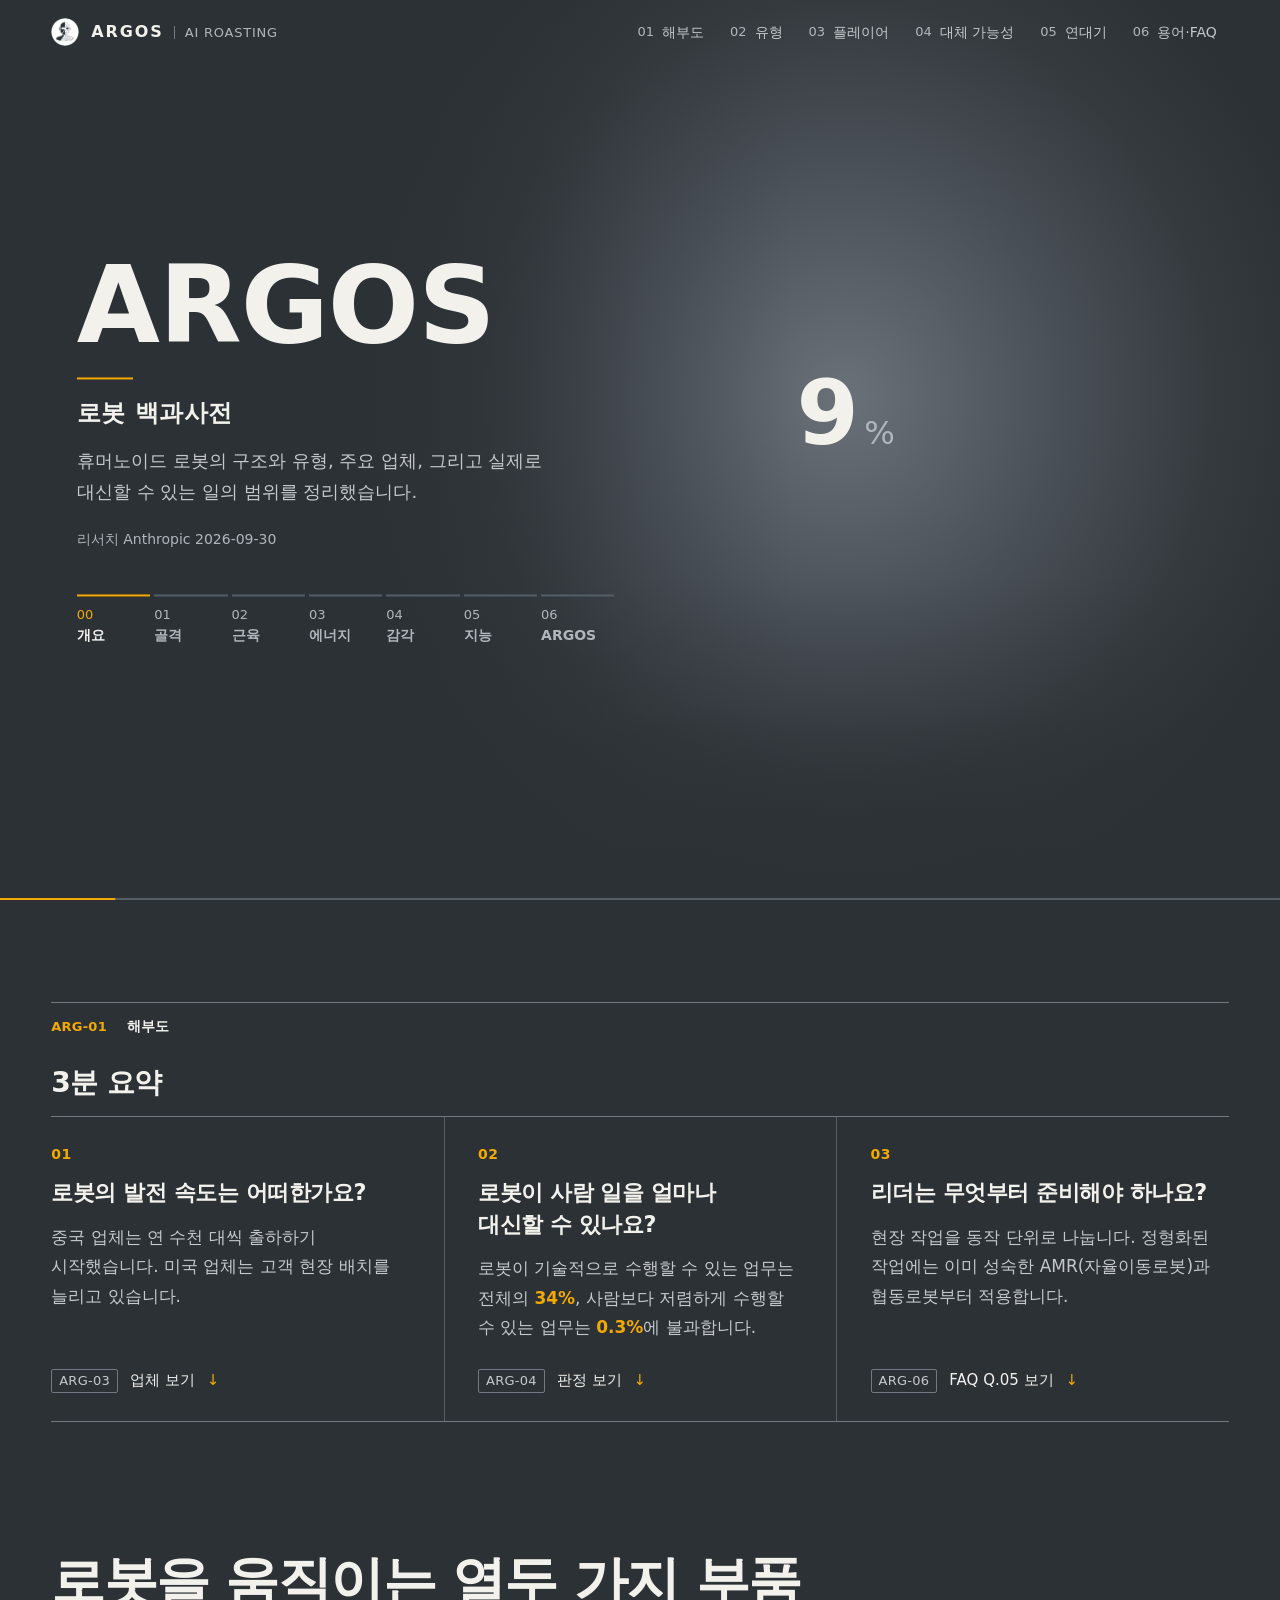
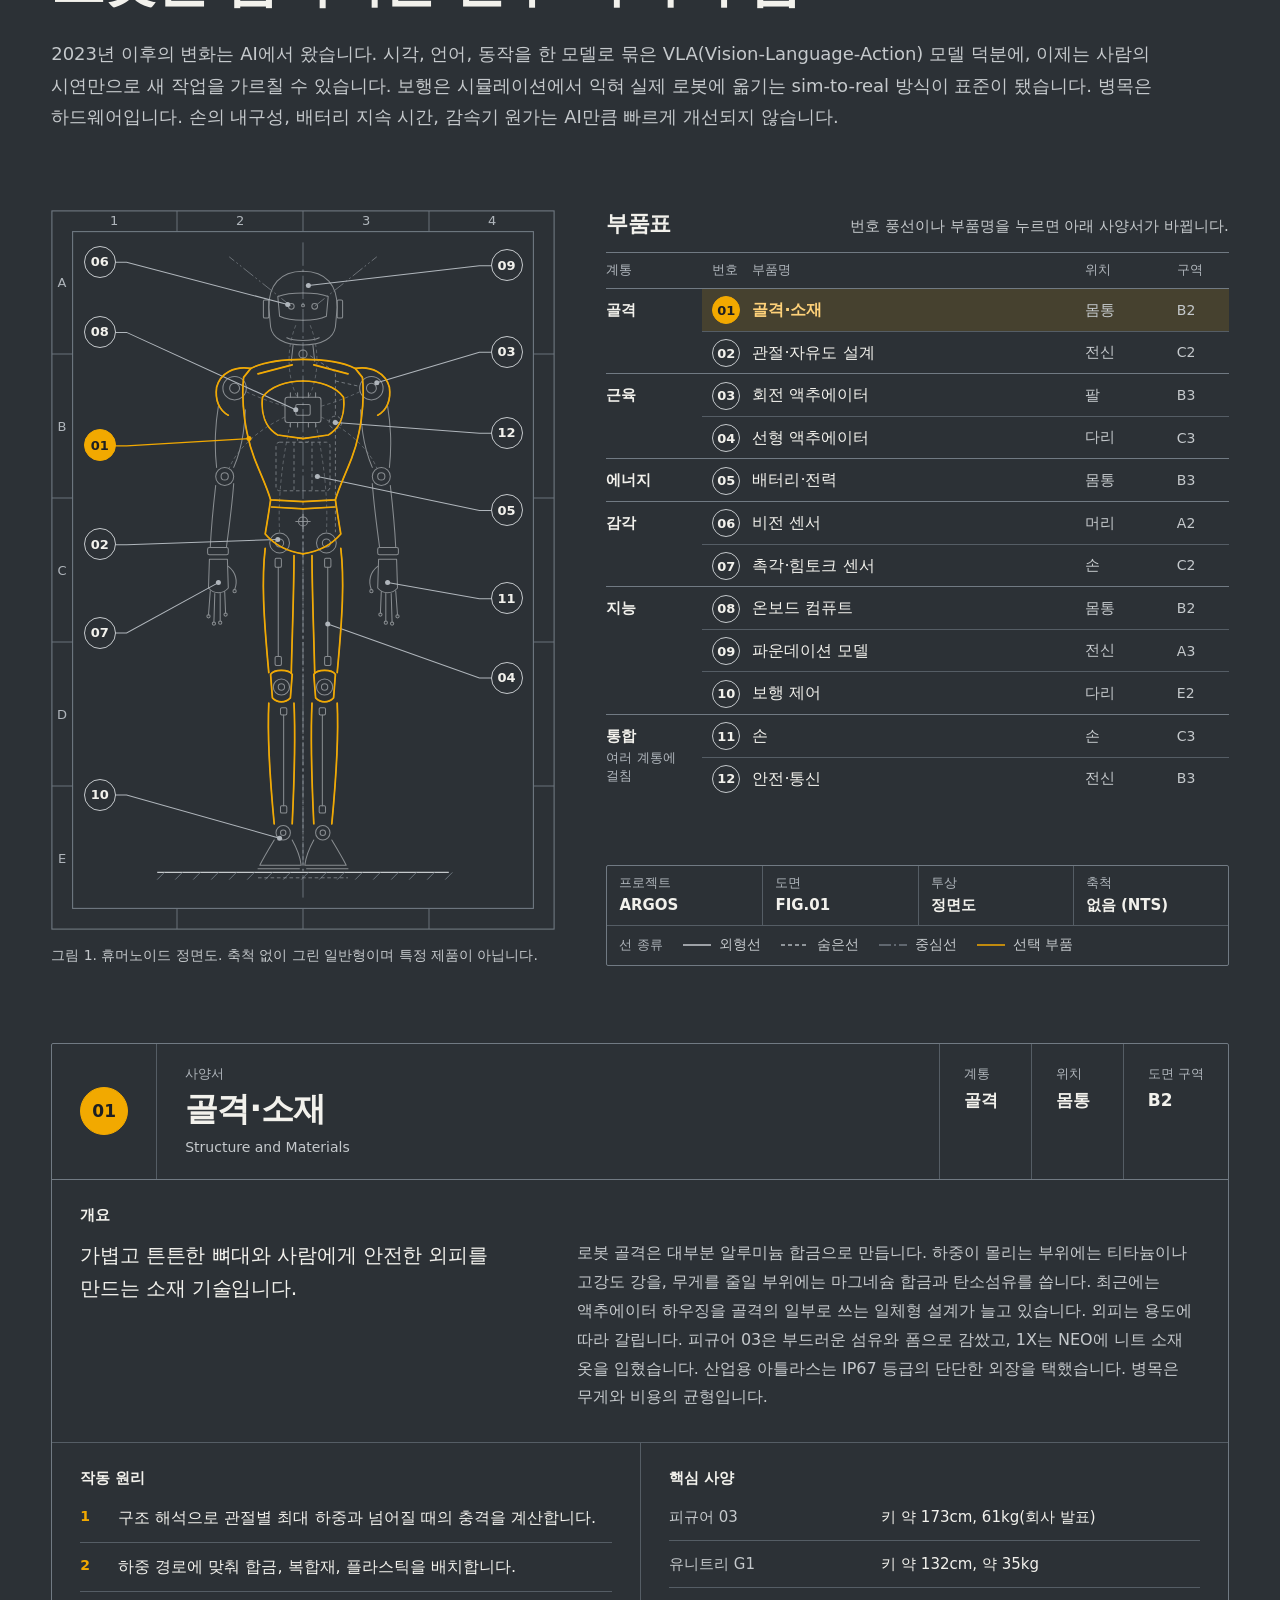
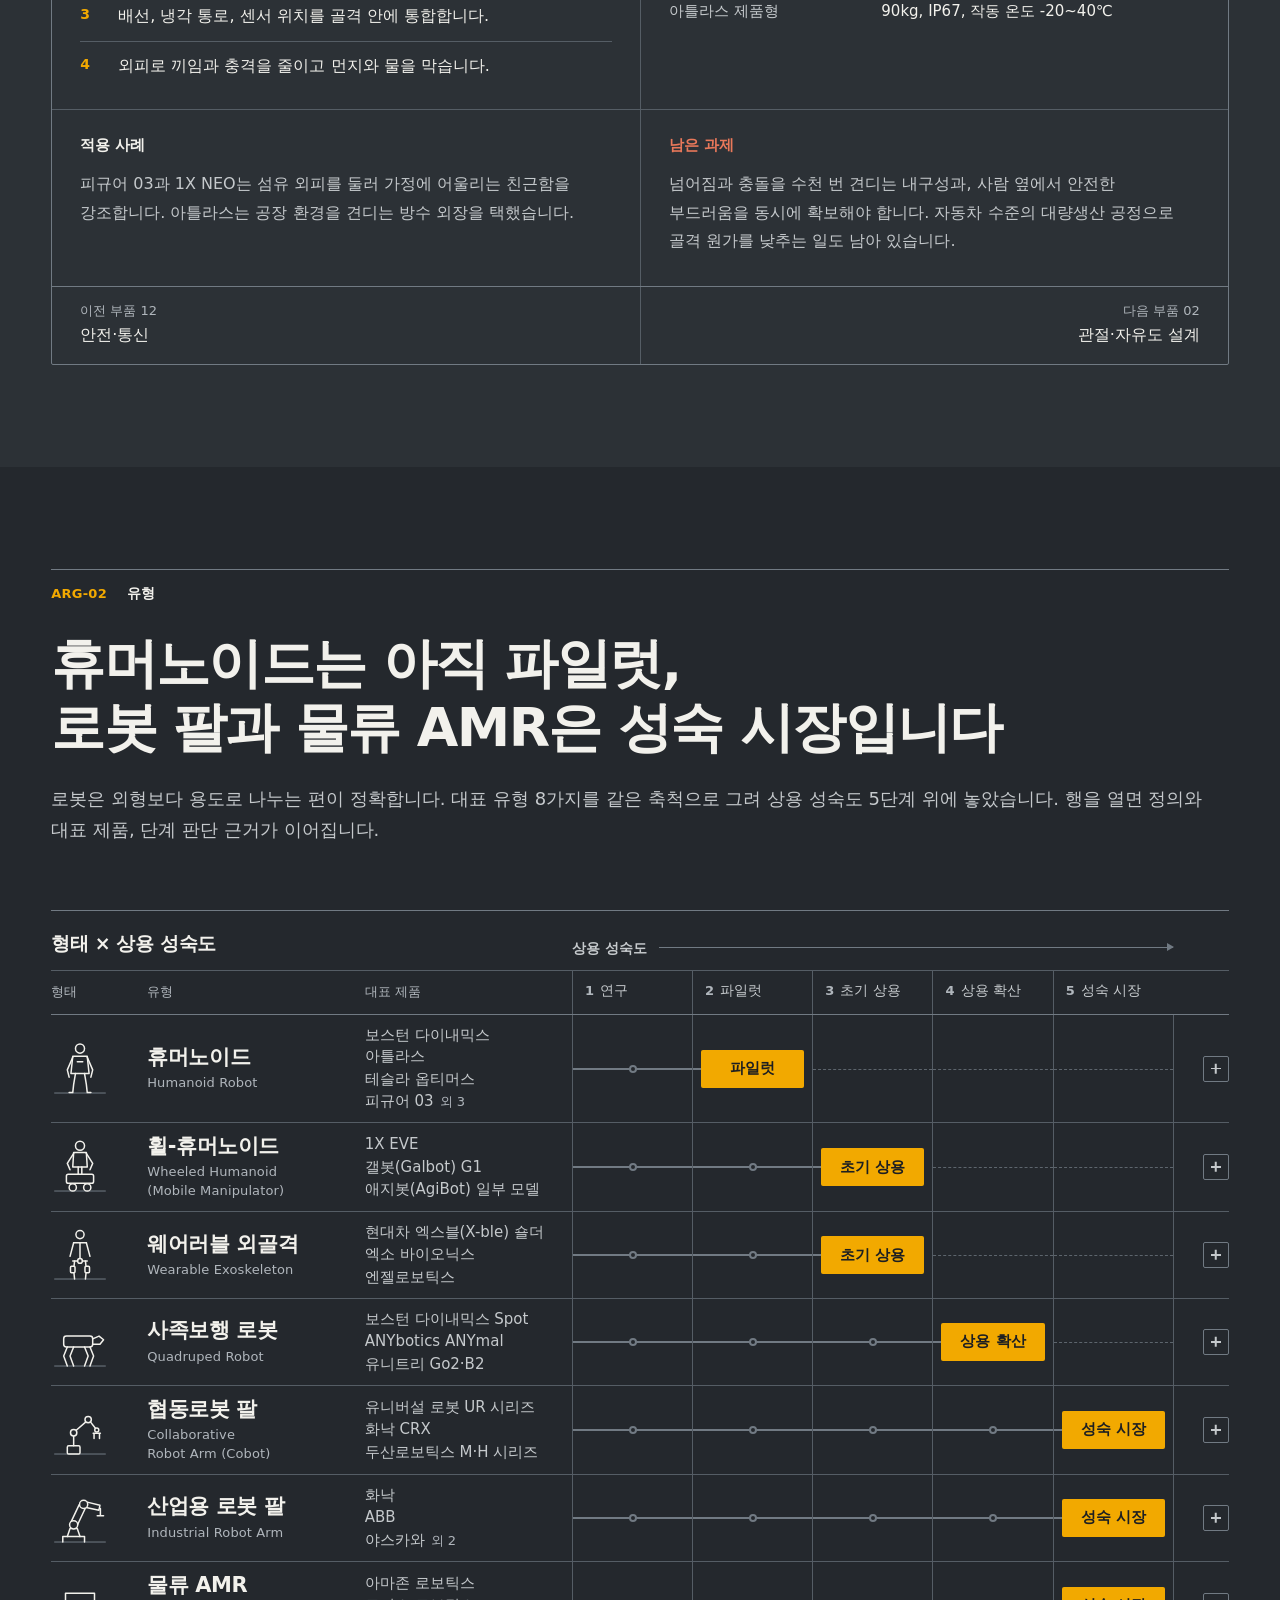
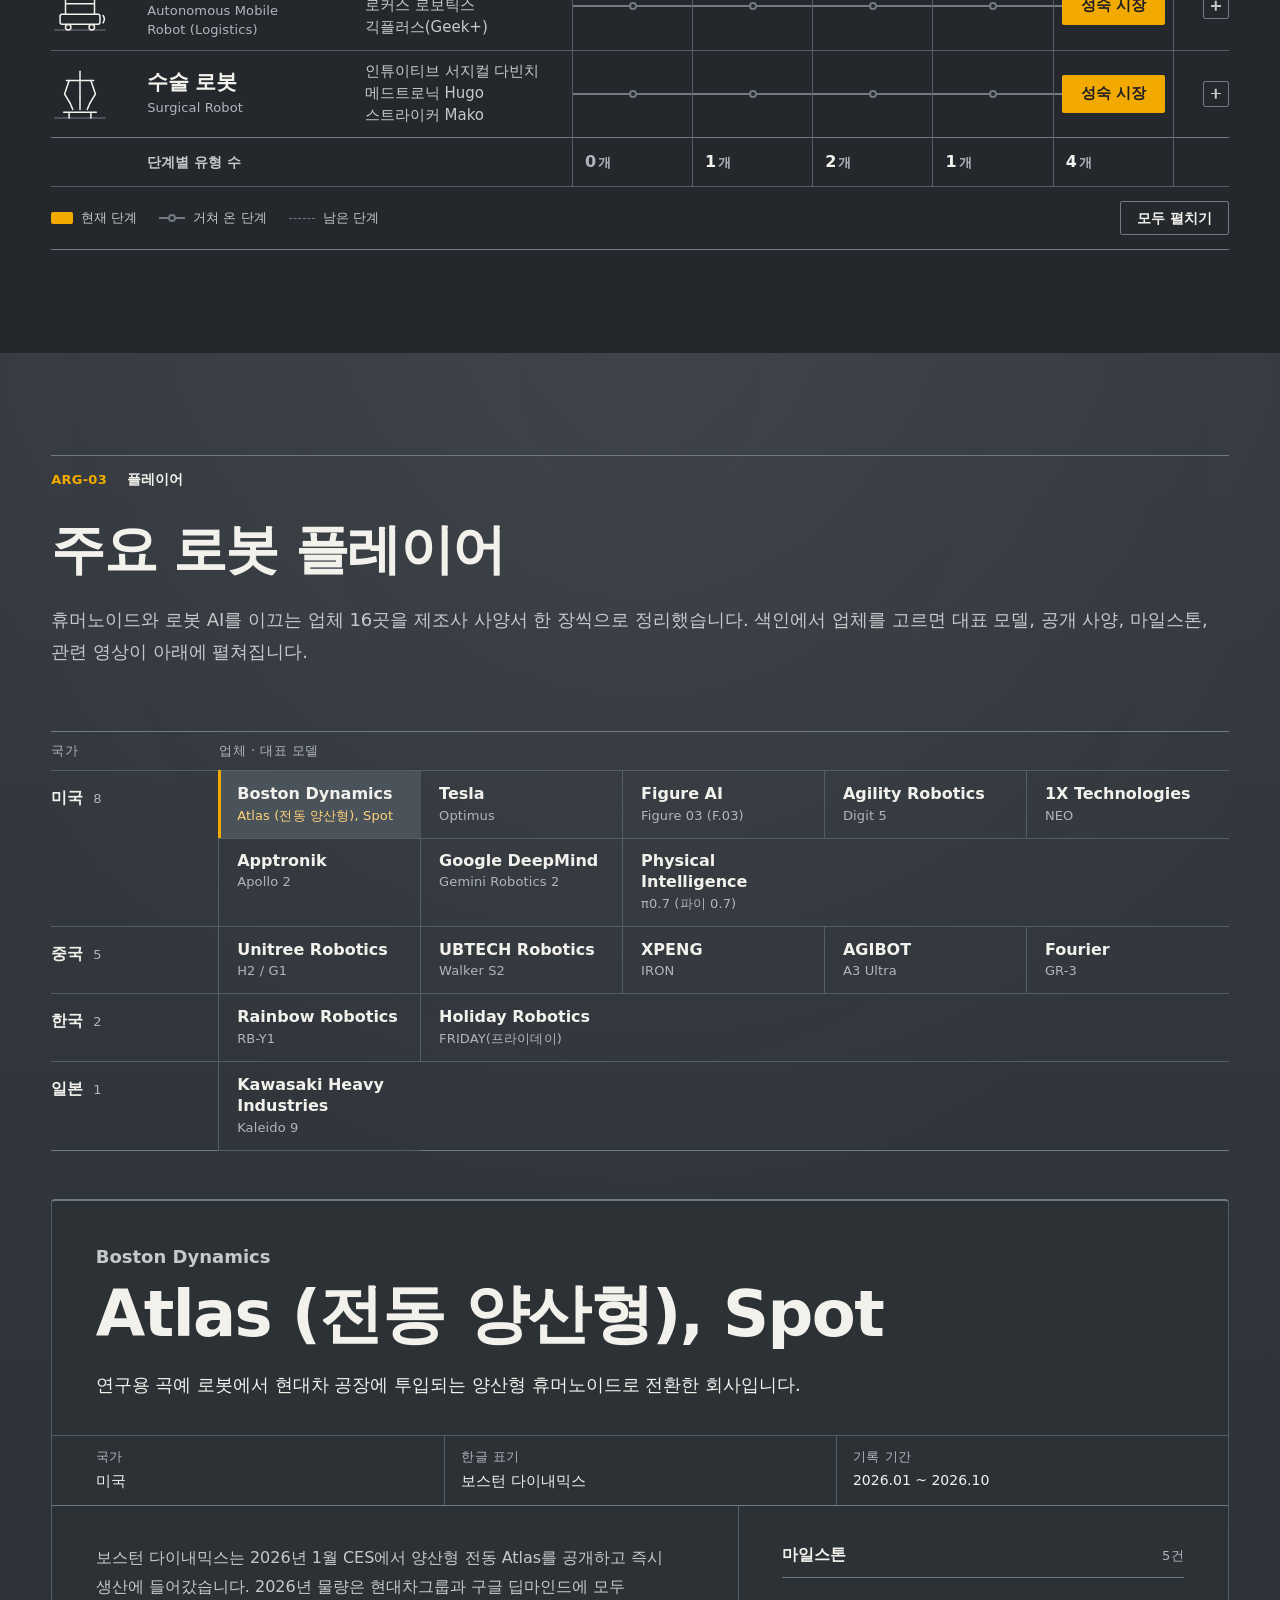
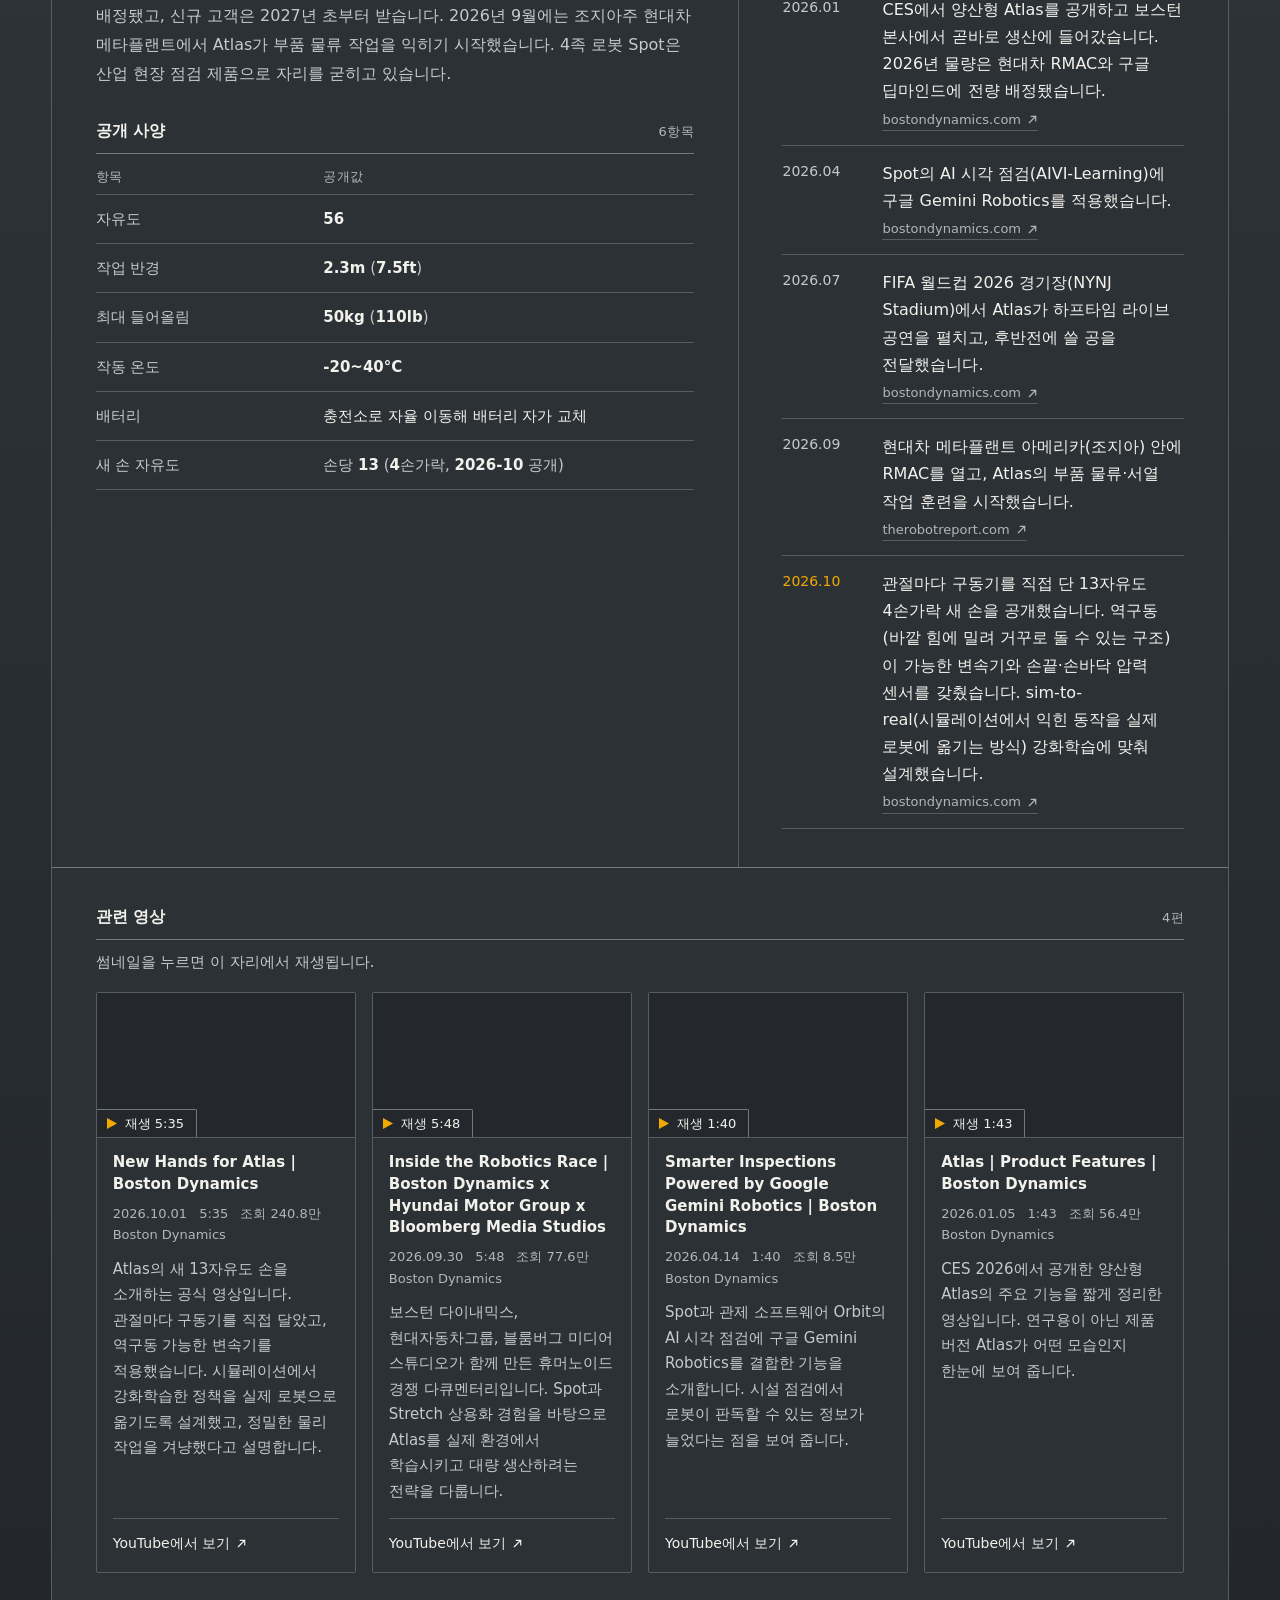
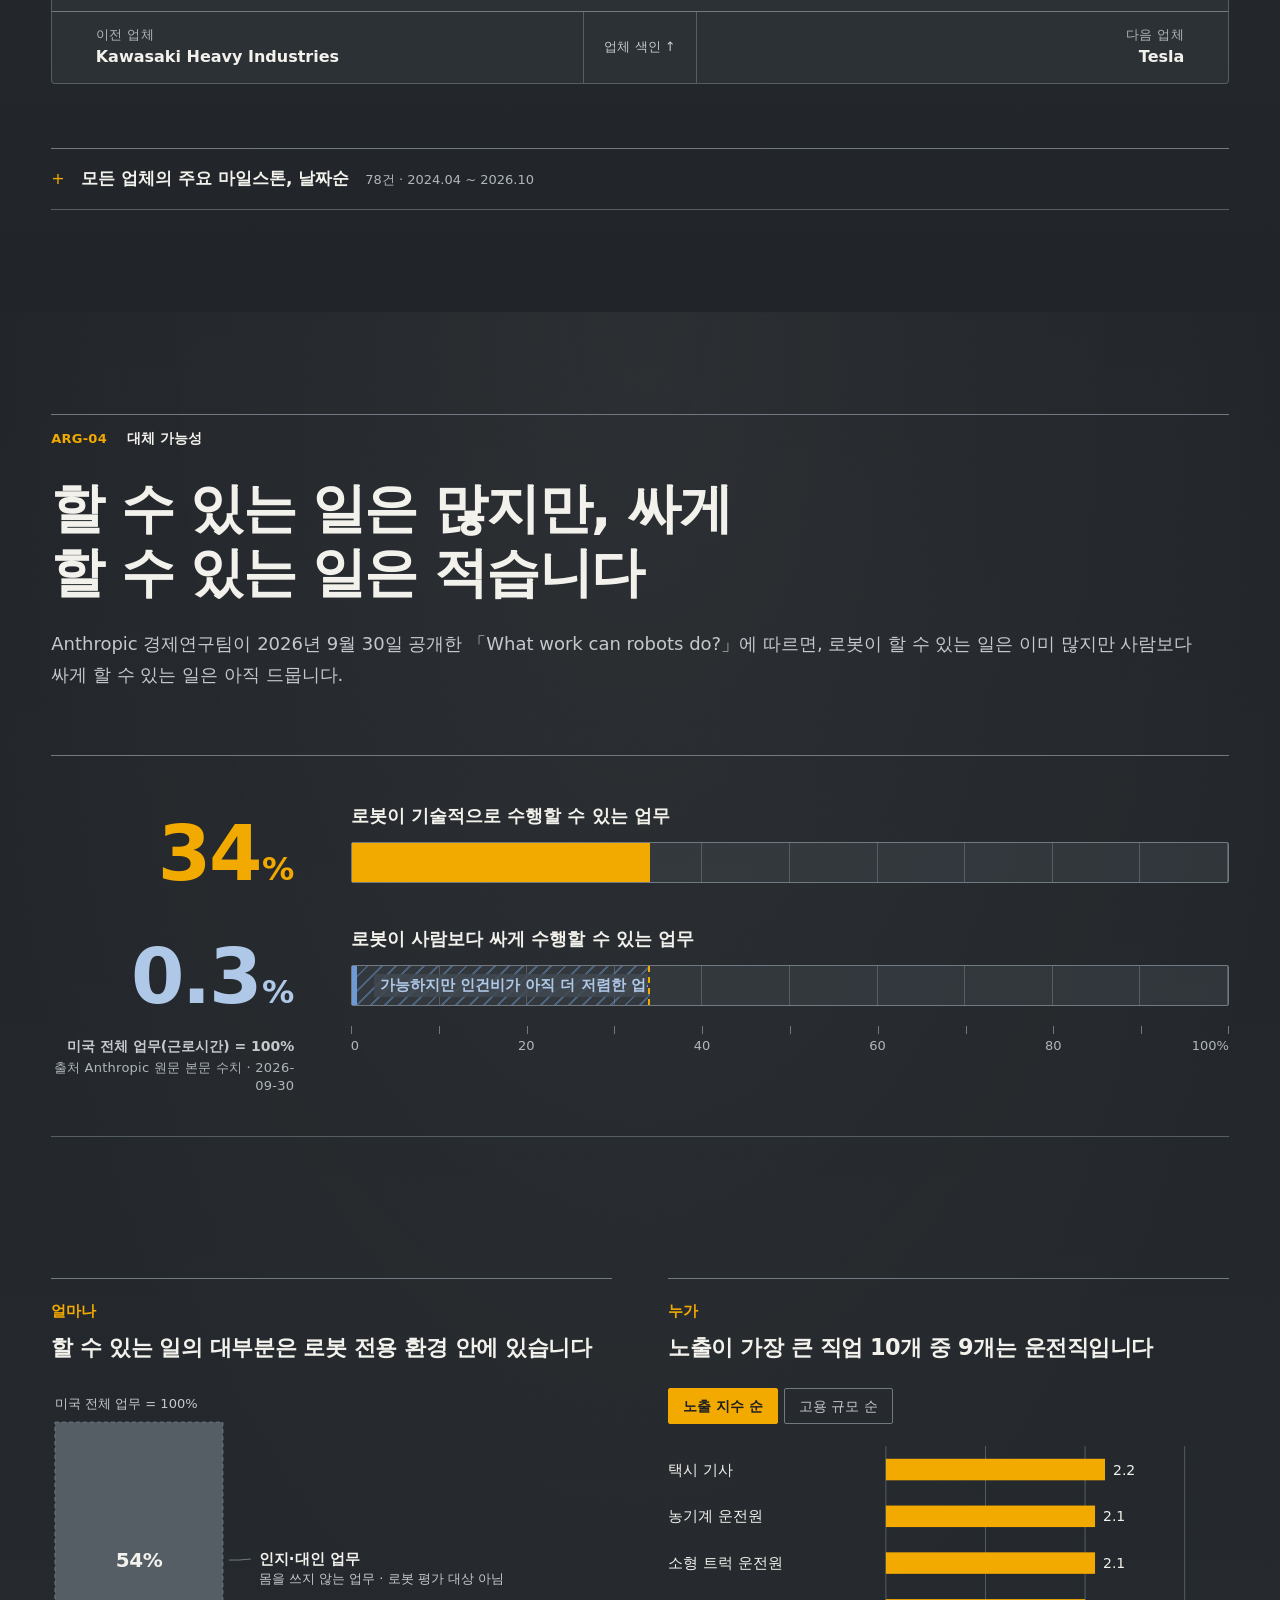
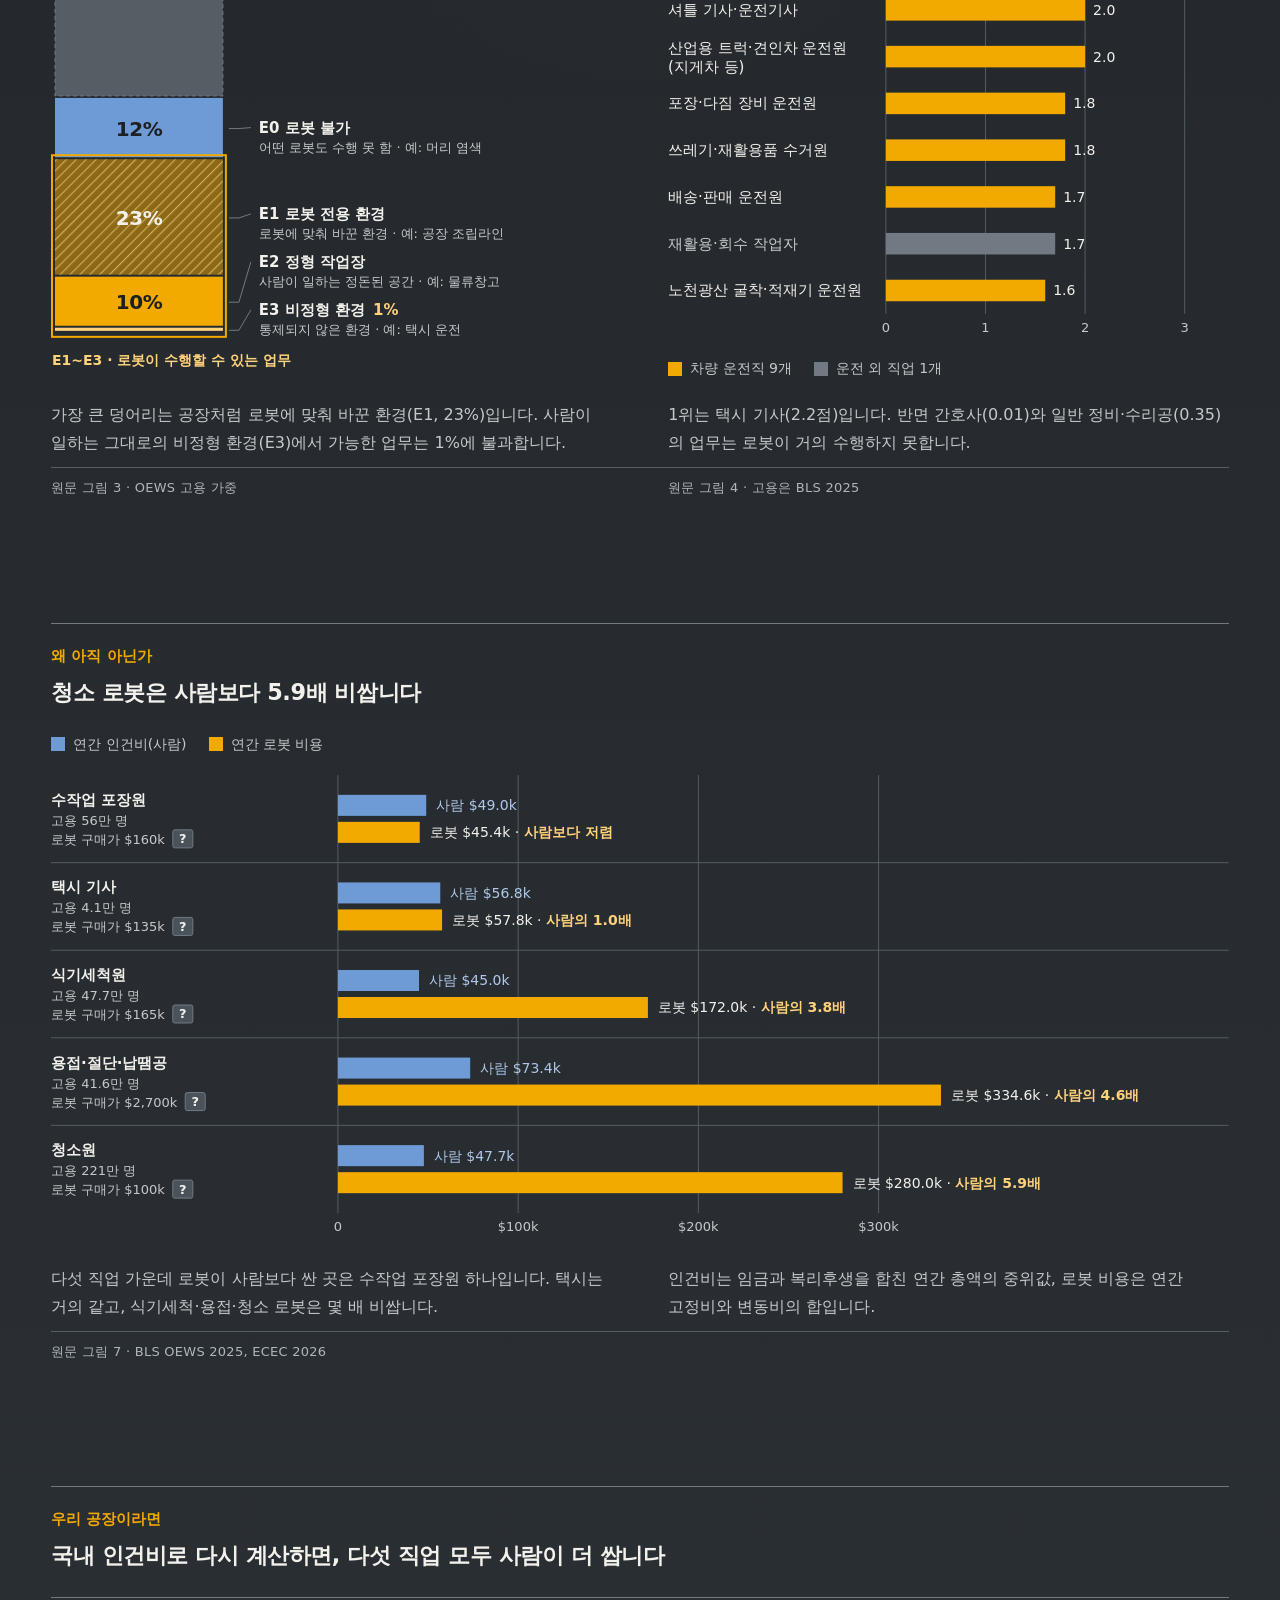
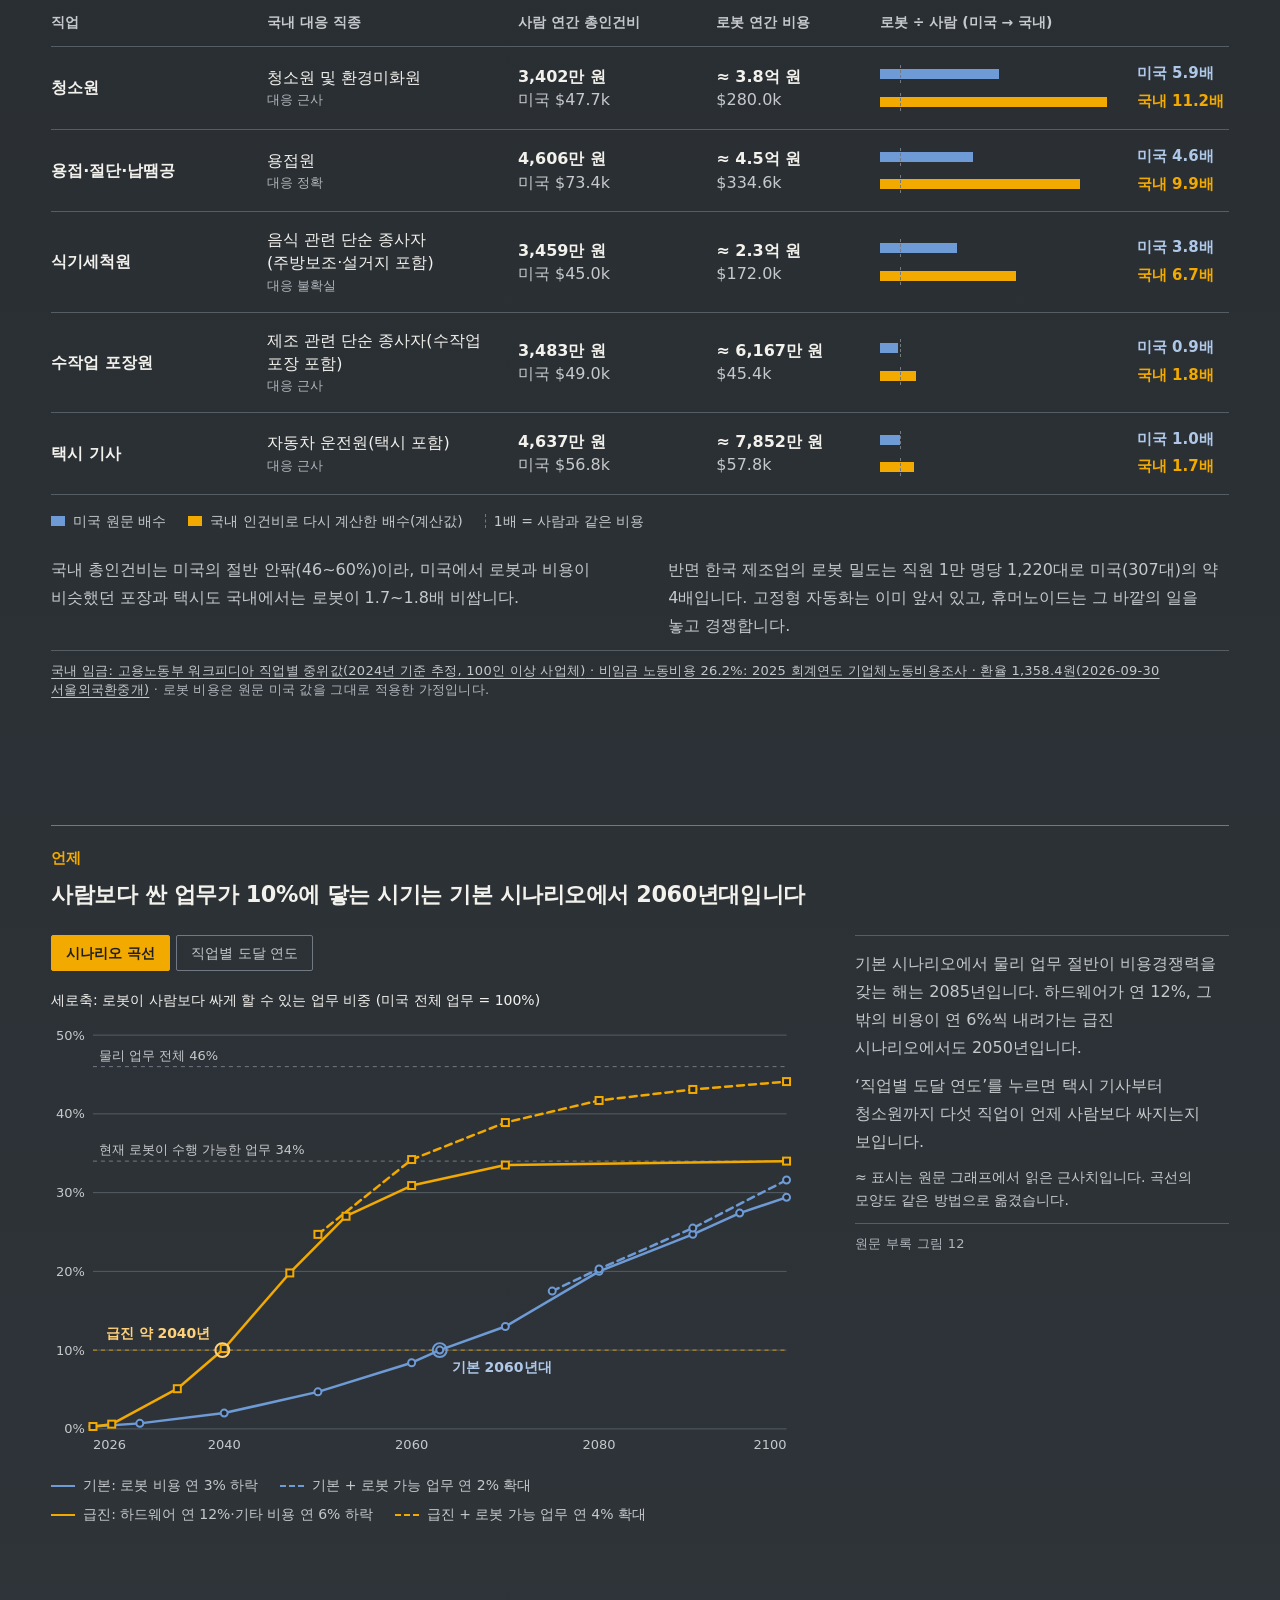
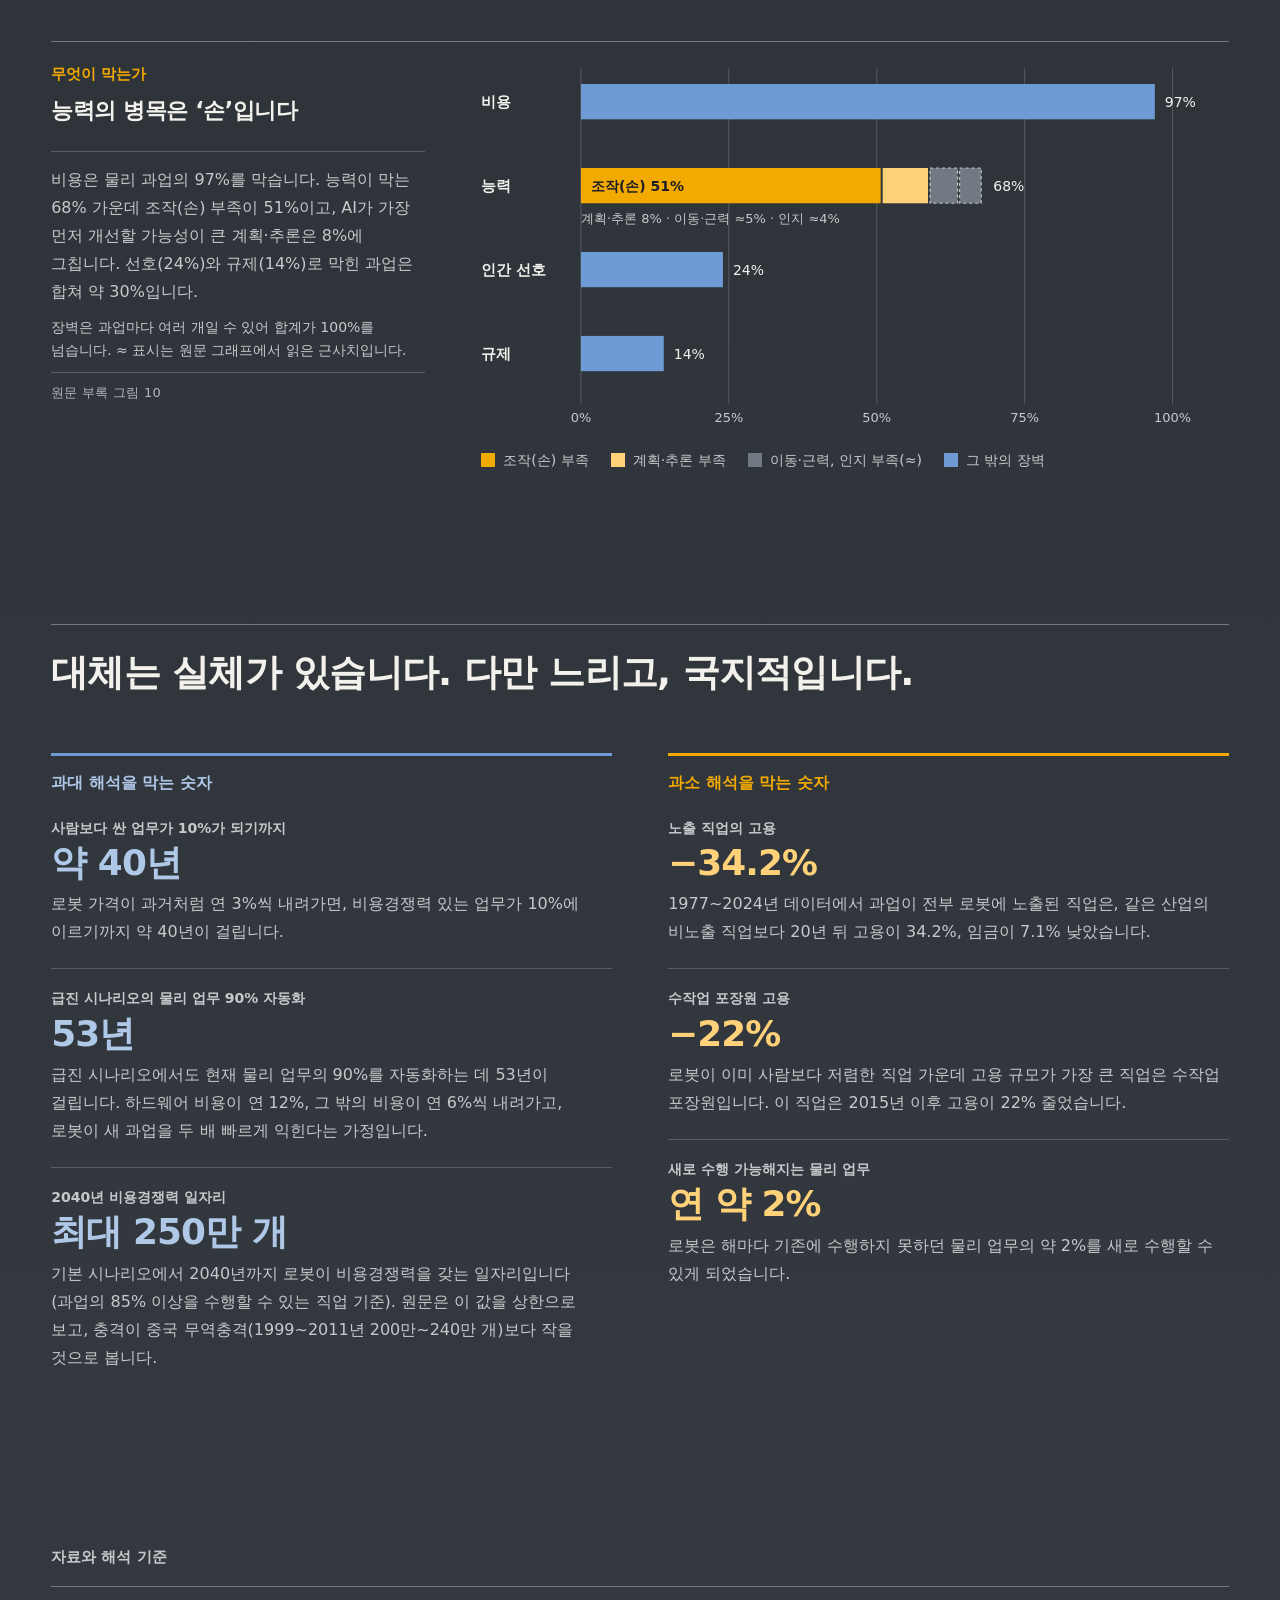
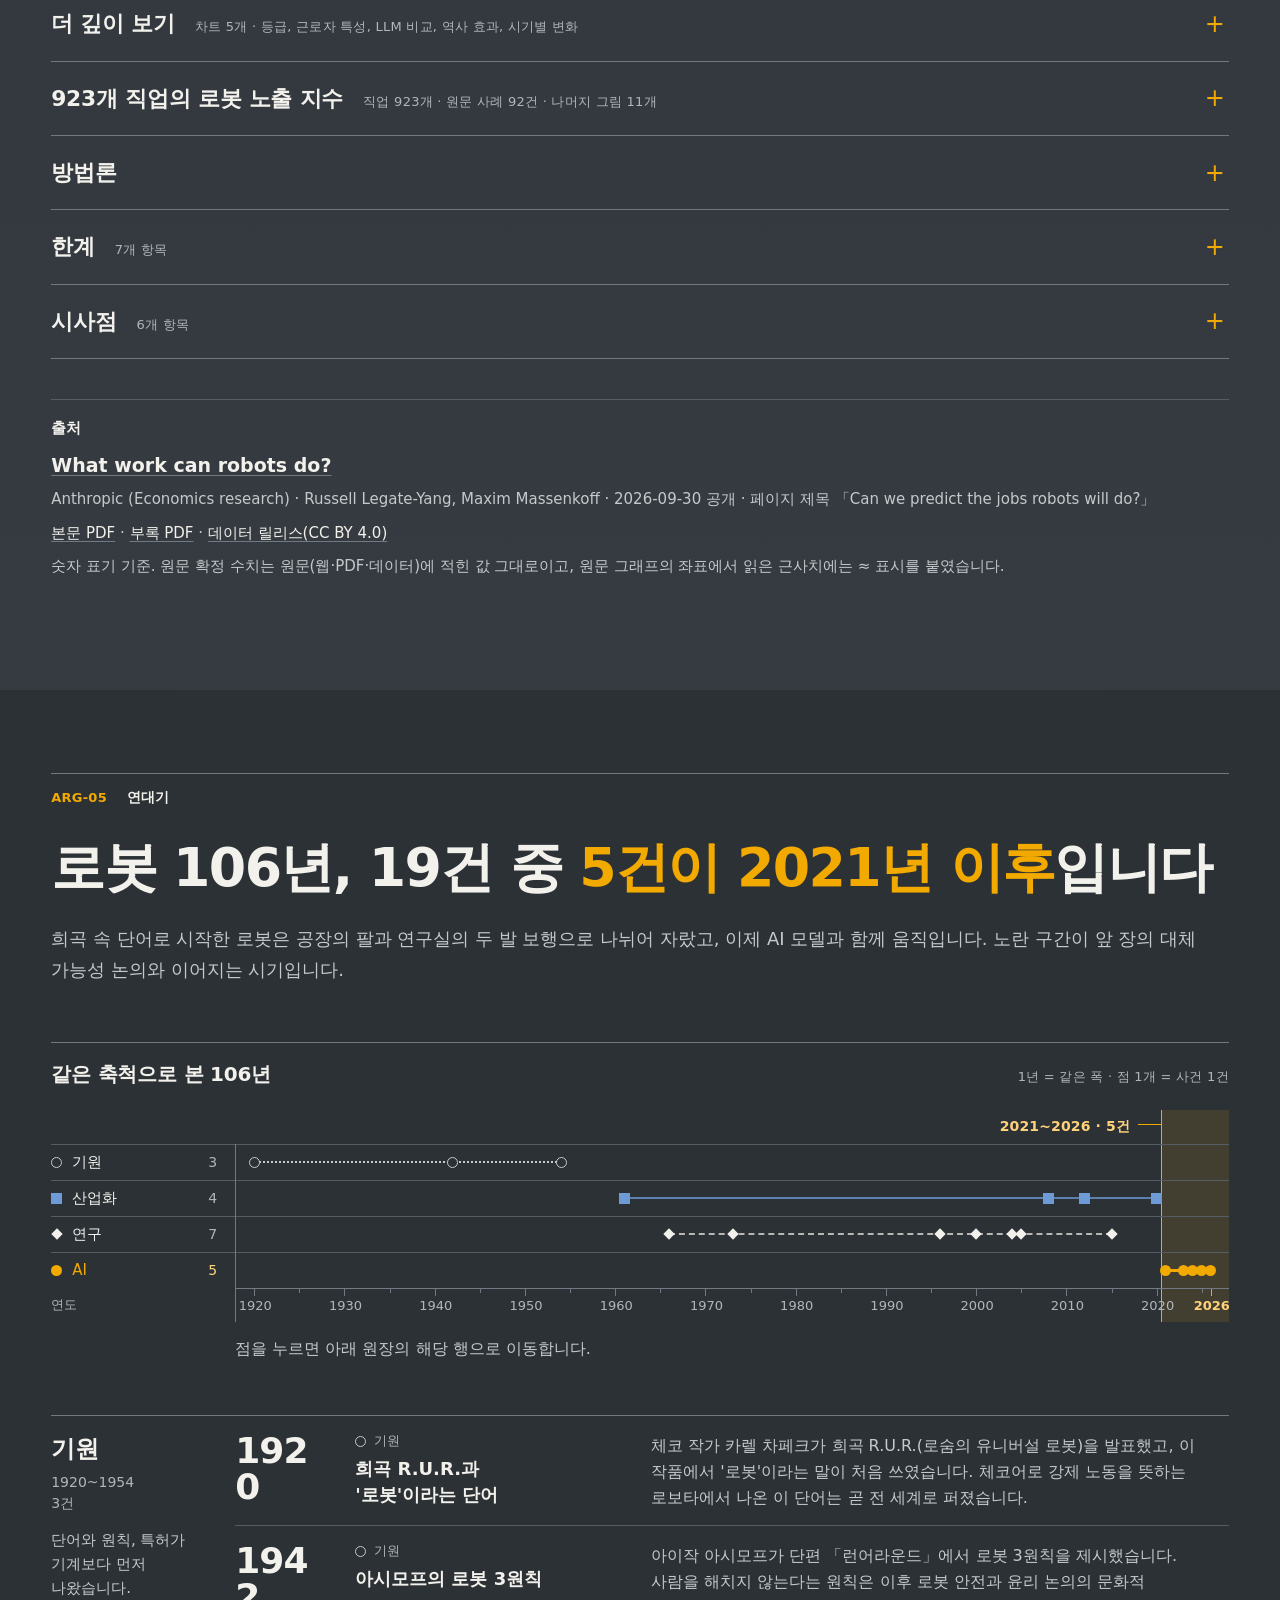
==== commit 791940b6: "히어로·현실 섹션·업체 원장 문구를 주술 구조에 맞게 다듬기 Co-Authored-By: Claude Opus 5.5 <noreply@anthropic.com>" ====
--- a/docs/index.html
+++ b/docs/index.html
@@ -219,7 +219,7 @@
         <div class="h-st is-on" data-st="0">
           <h1 class="h-title">ARGOS</h1>
           <p class="h-sub">로봇 백과사전</p>
-          <p class="h-desc">휴머노이드 로봇의 구조, 유형, 업체, 그리고 로봇이 실제로 대체할 수 있는 일의 범위를 한 페이지에 정리했습니다.</p>
+          <p class="h-desc">휴머노이드 로봇의 구조와 유형, 주요 업체, 그리고 실제로 대신할 수 있는 일의 범위를 정리했습니다.</p>
           <p class="h-meta"><span>리서치 Anthropic 2026-09-30</span></p>
         </div>
         <div class="h-st" data-st="1">
@@ -4586,7 +4586,7 @@
 
     <details class="pl-ledger" id="pl-ledger" data-pl-ledger>
       <summary>
-        <span class="pl-ledger-t">전 업체 마일스톤 원장, 날짜순</span>
+        <span class="pl-ledger-t">모든 업체의 주요 마일스톤, 날짜순</span>
         <span class="pl-ledger-m" data-pl-ledger-meta></span>
       </summary>
       <div class="pl-ledger-scroll">
@@ -6443,7 +6443,7 @@
         <span class="sheet-name">대체 가능성</span>
       </div>
       <h2 id="rl-title" class="h-display">할 수 있는 일은 많지만, 싸게 할 수 있는 일은 적습니다</h2>
-      <p class="lead">Anthropic 경제연구팀이 2026년 9월 30일 공개한 「What work can robots do?」를 다시 그렸습니다. 같은 축척에 놓으면 결론이 보입니다. 로봇이 할 수 있는 일은 이미 많지만, 사람보다 싸게 할 수 있는 일은 아직 거의 없습니다.</p>
+      <p class="lead">Anthropic 경제연구팀이 2026년 9월 30일 공개한 「What work can robots do?」에 따르면, 로봇이 할 수 있는 일은 이미 많지만 사람보다 싸게 할 수 있는 일은 아직 드뭅니다.</p>
     </header>
 
     <figure class="rl-gap" id="rl-gap" aria-labelledby="rl-gap-cap">
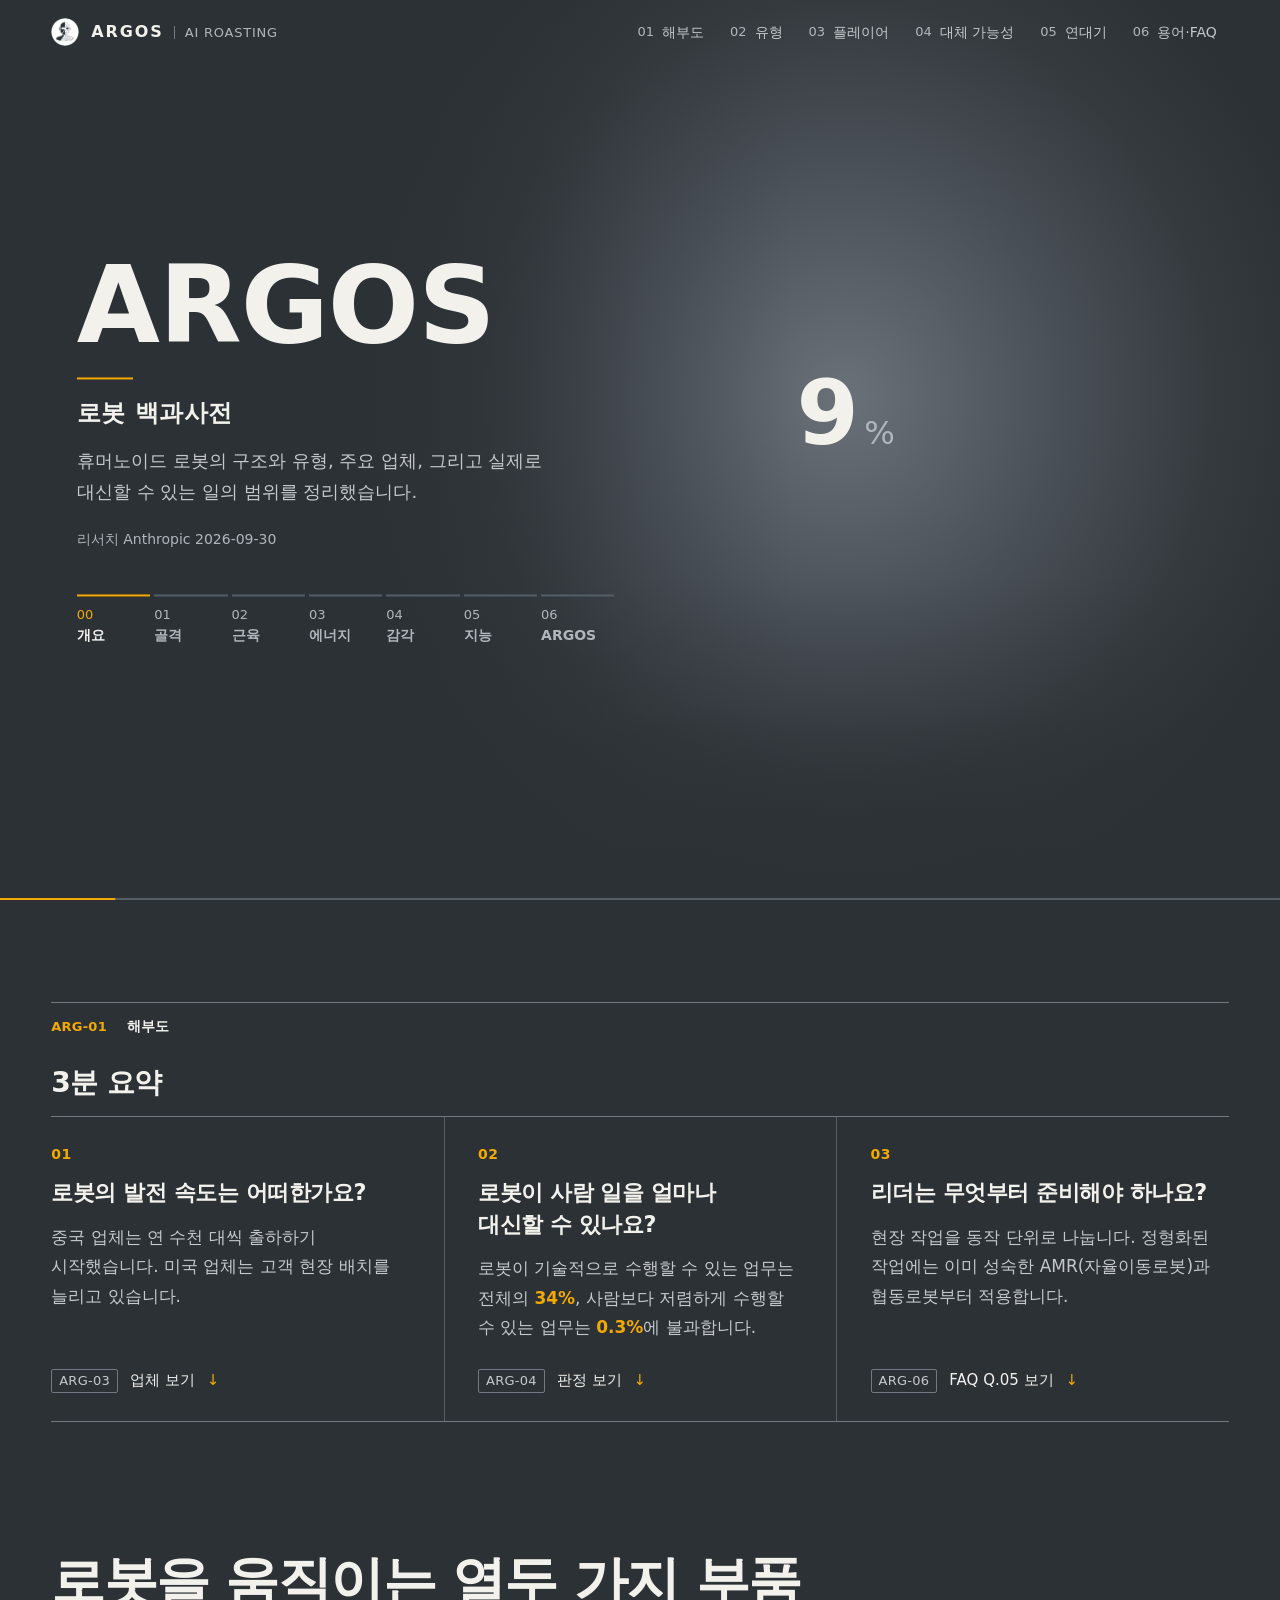
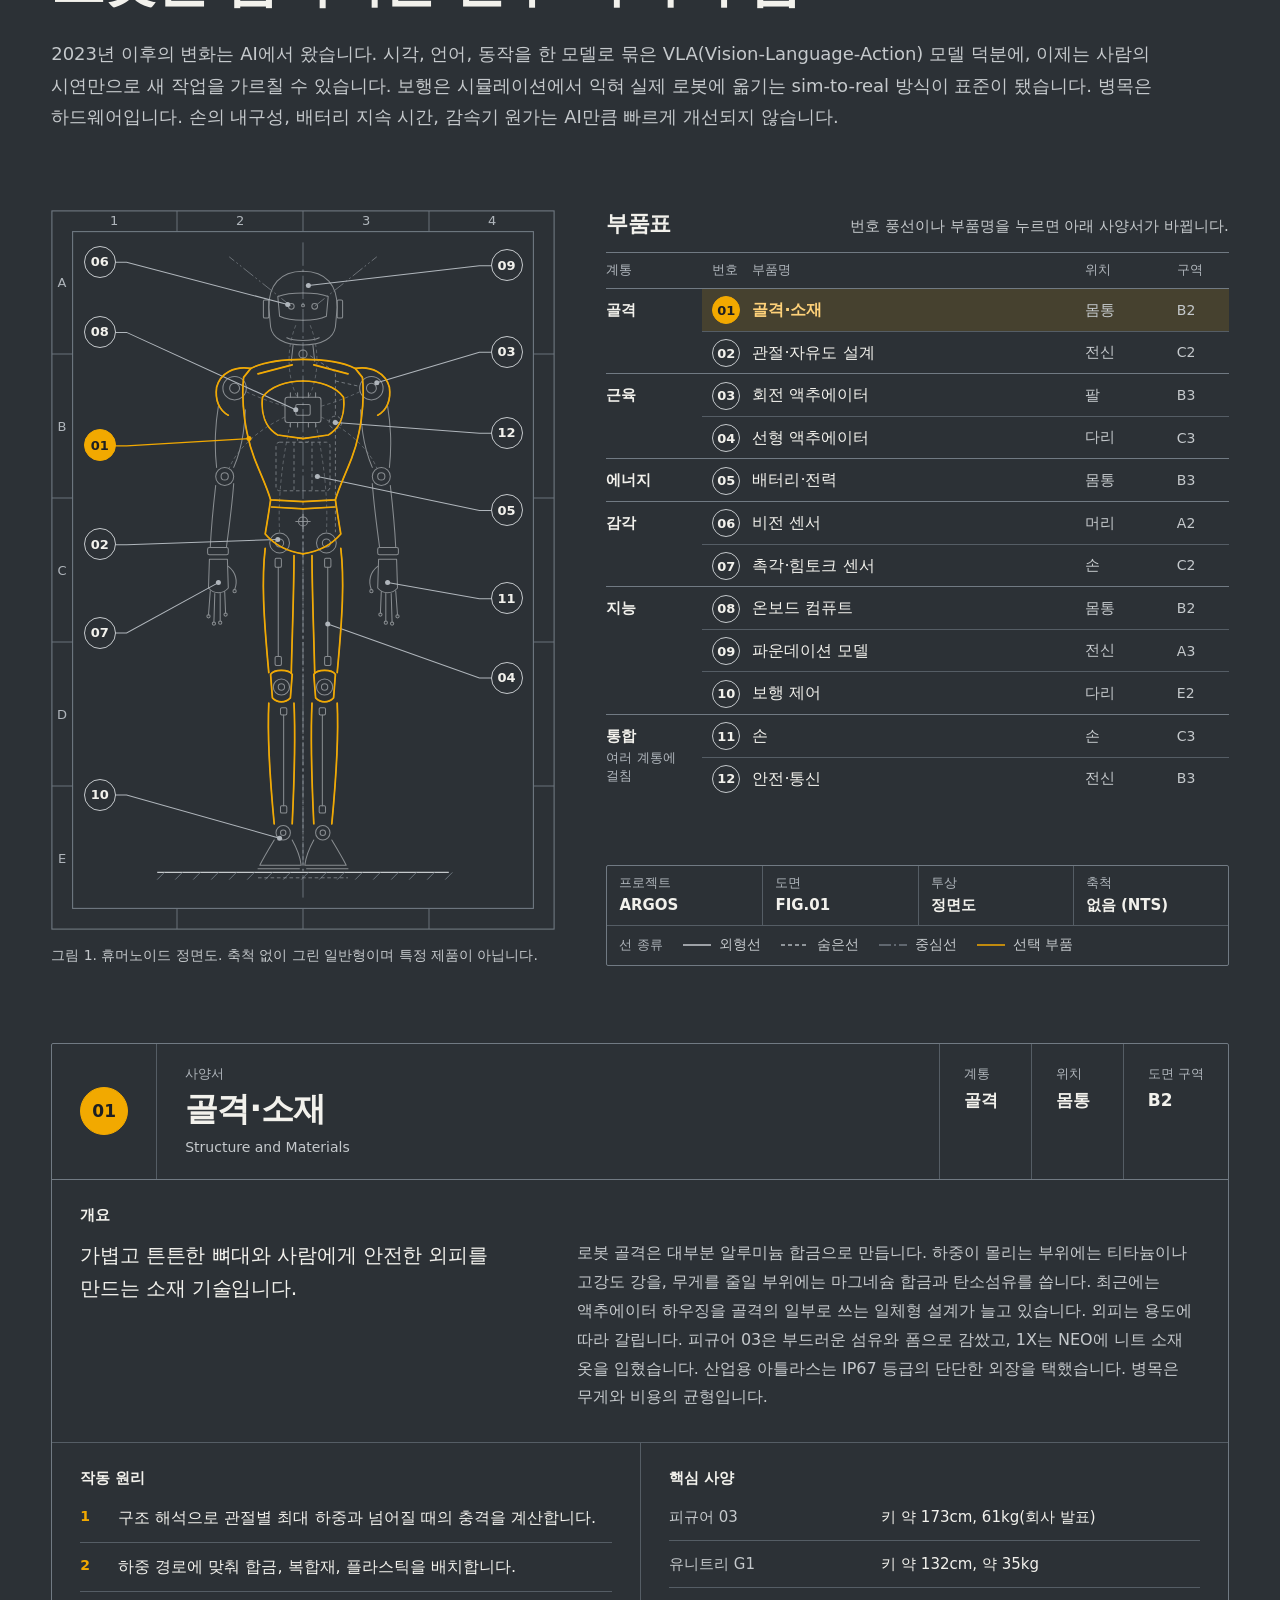
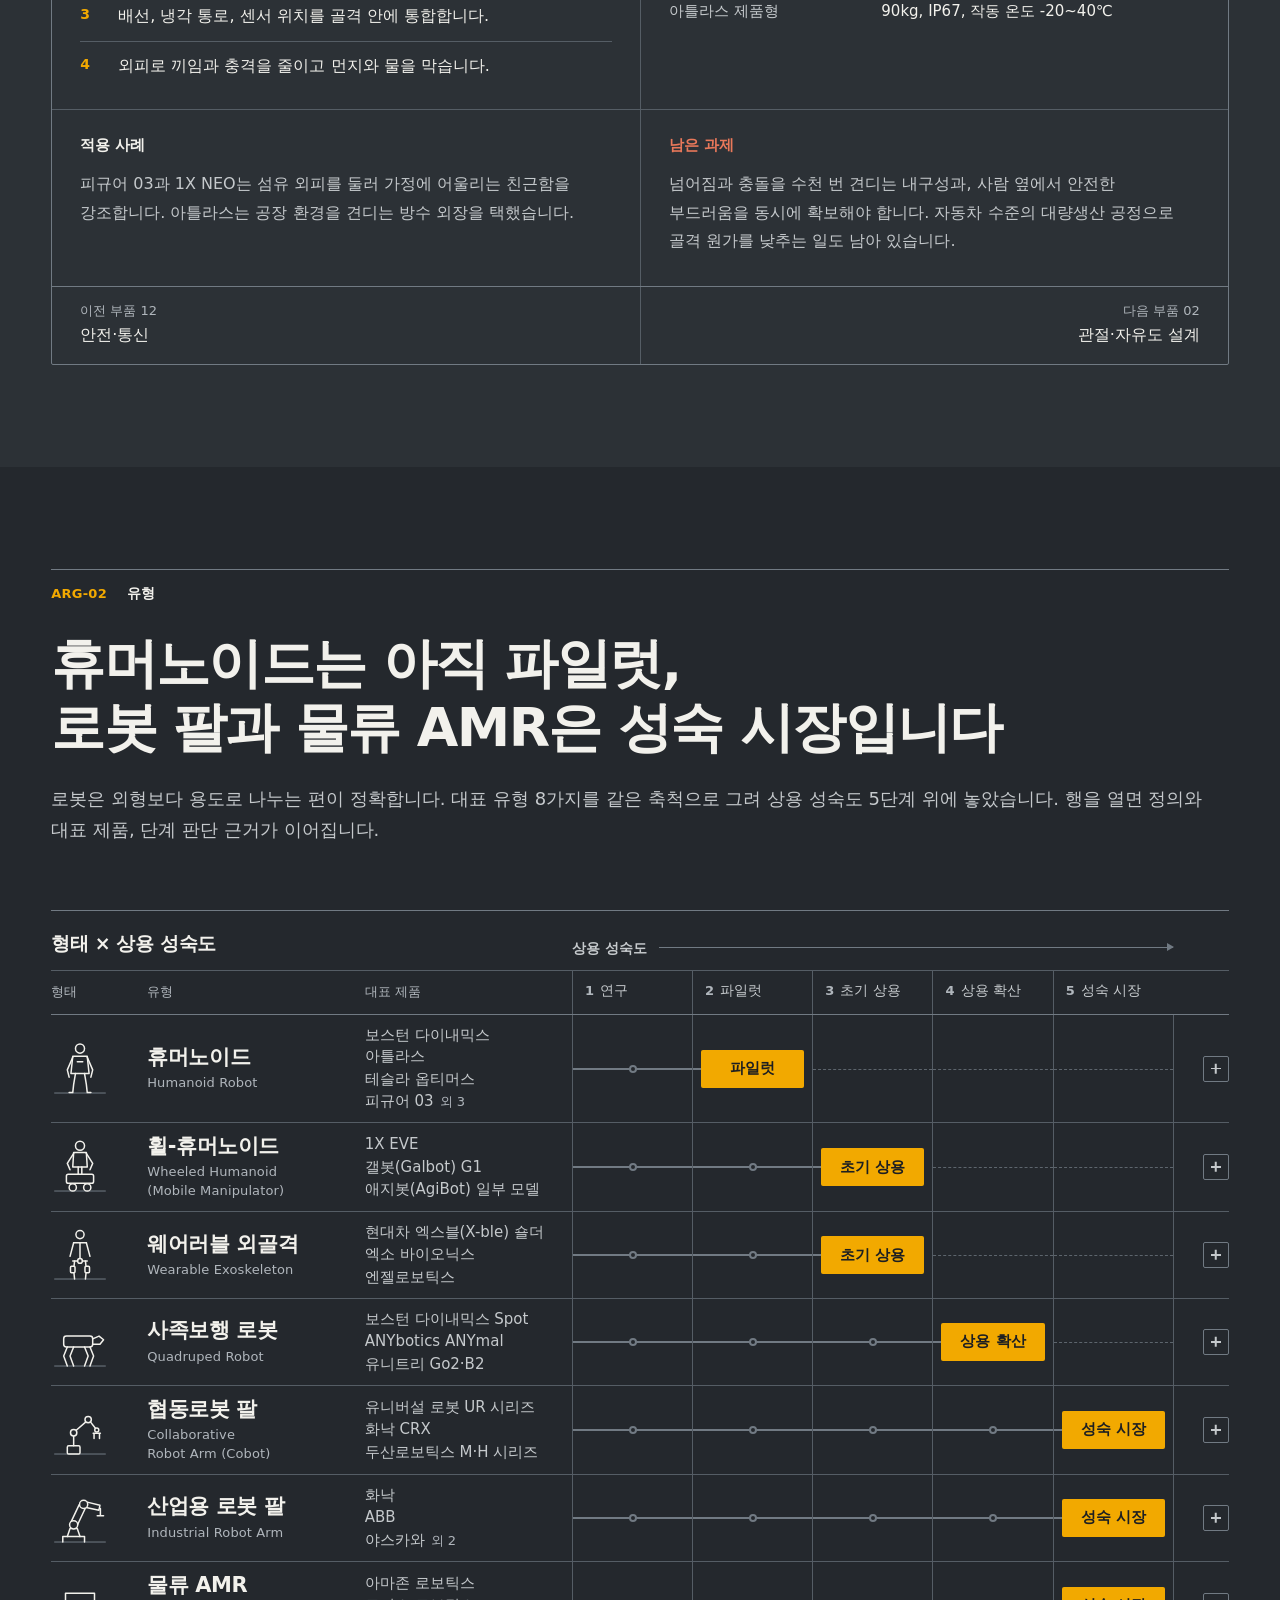
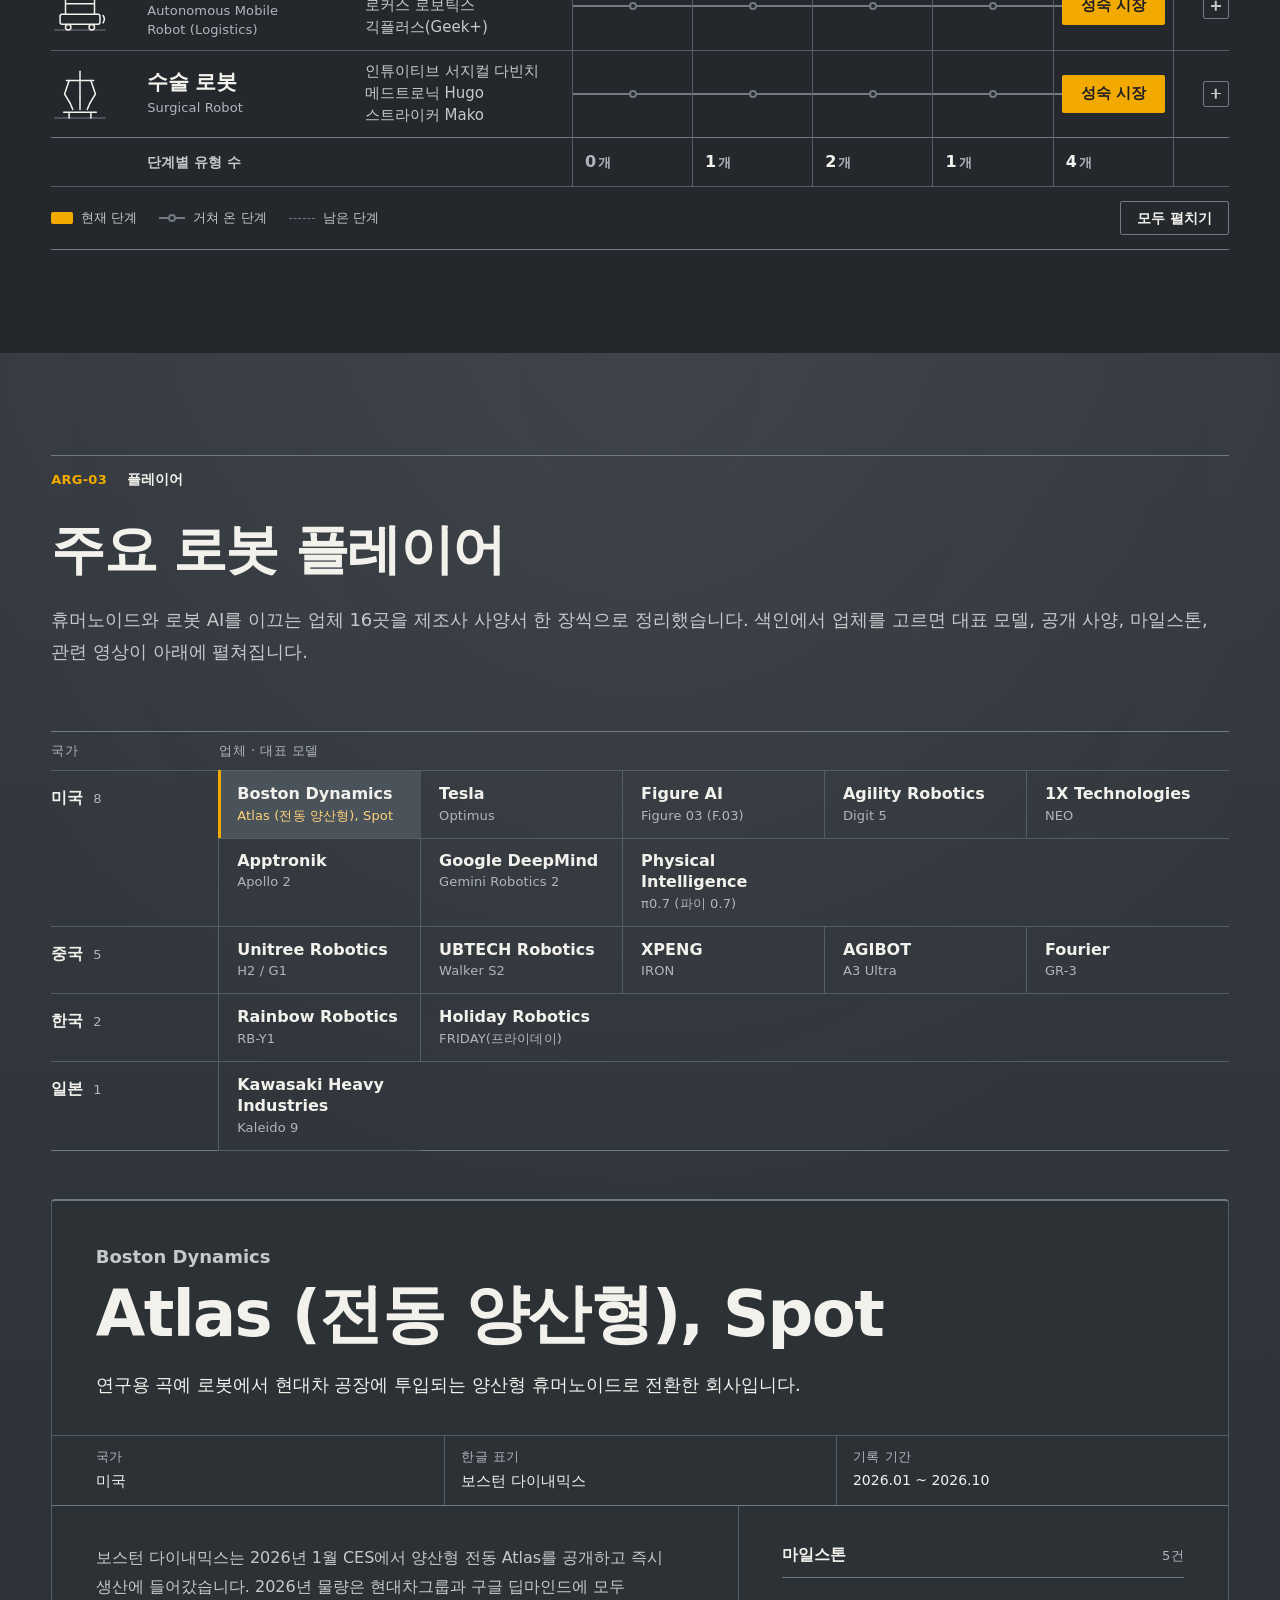
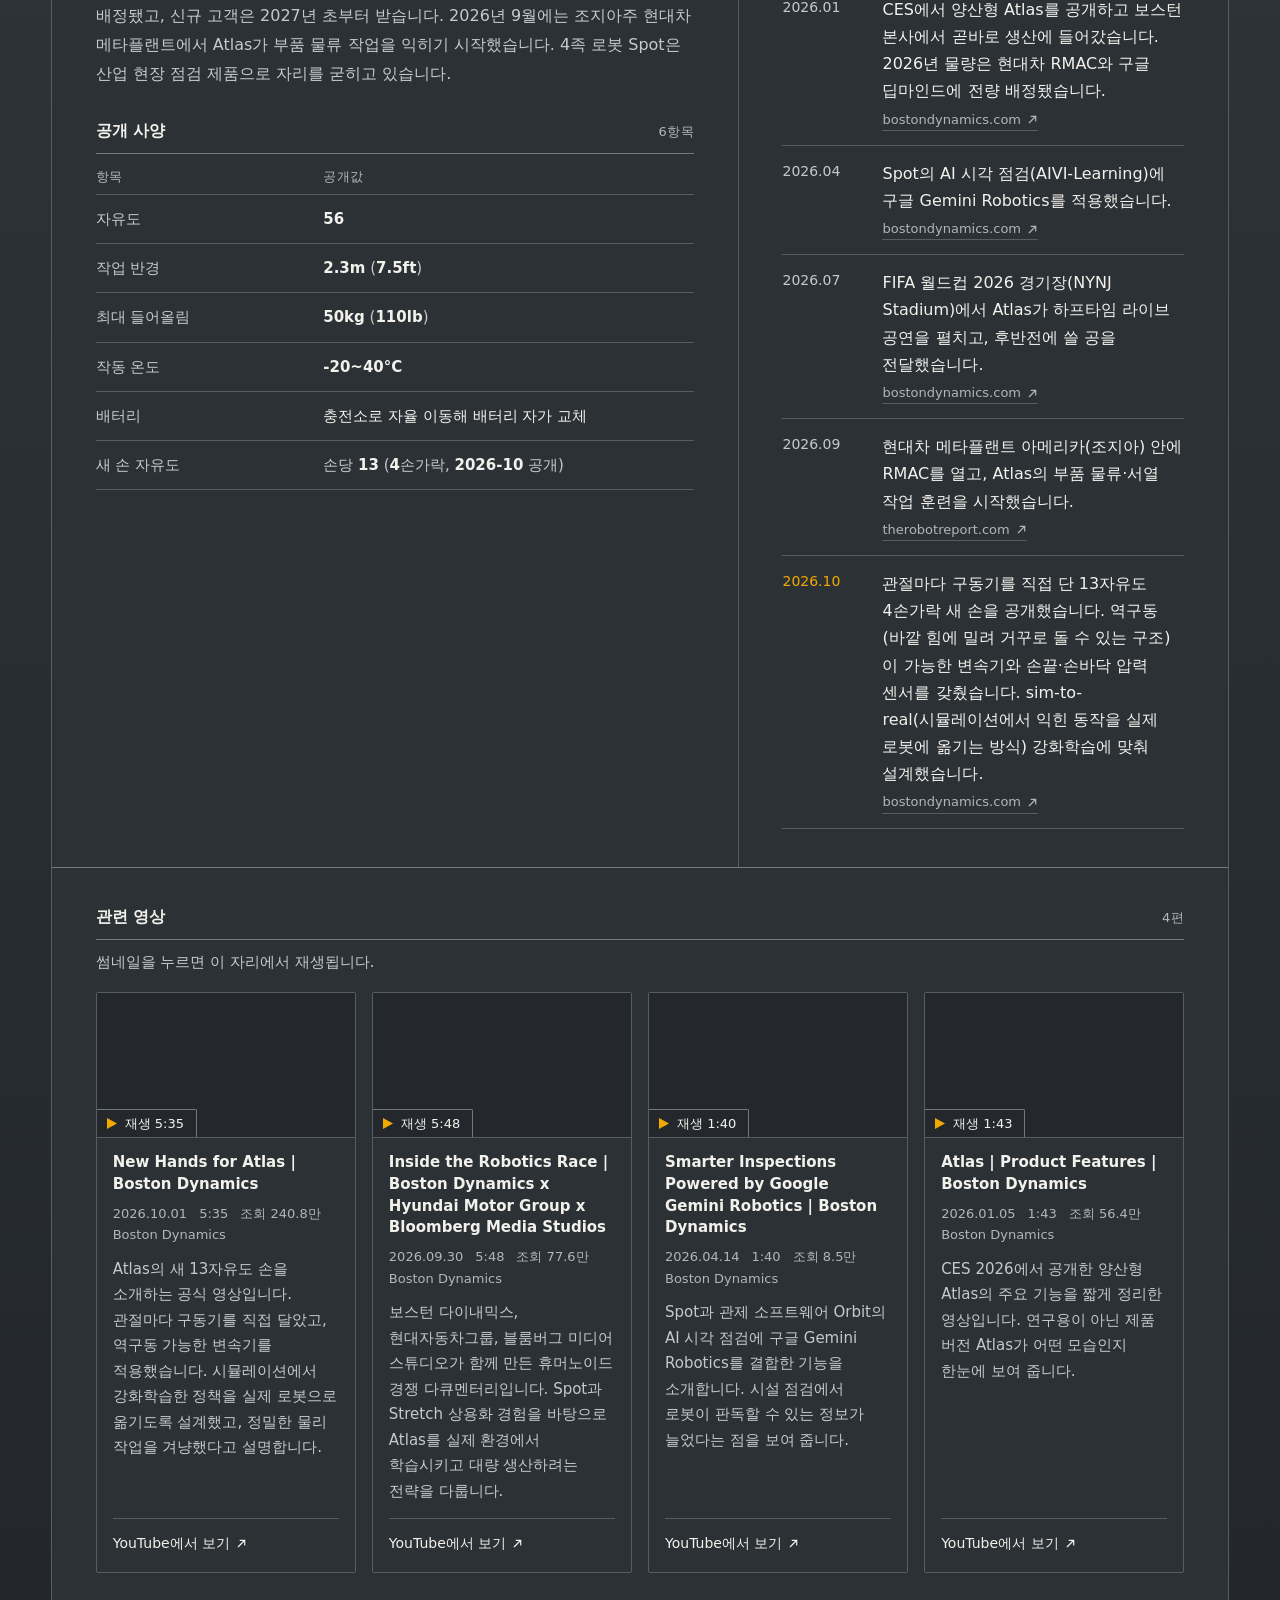
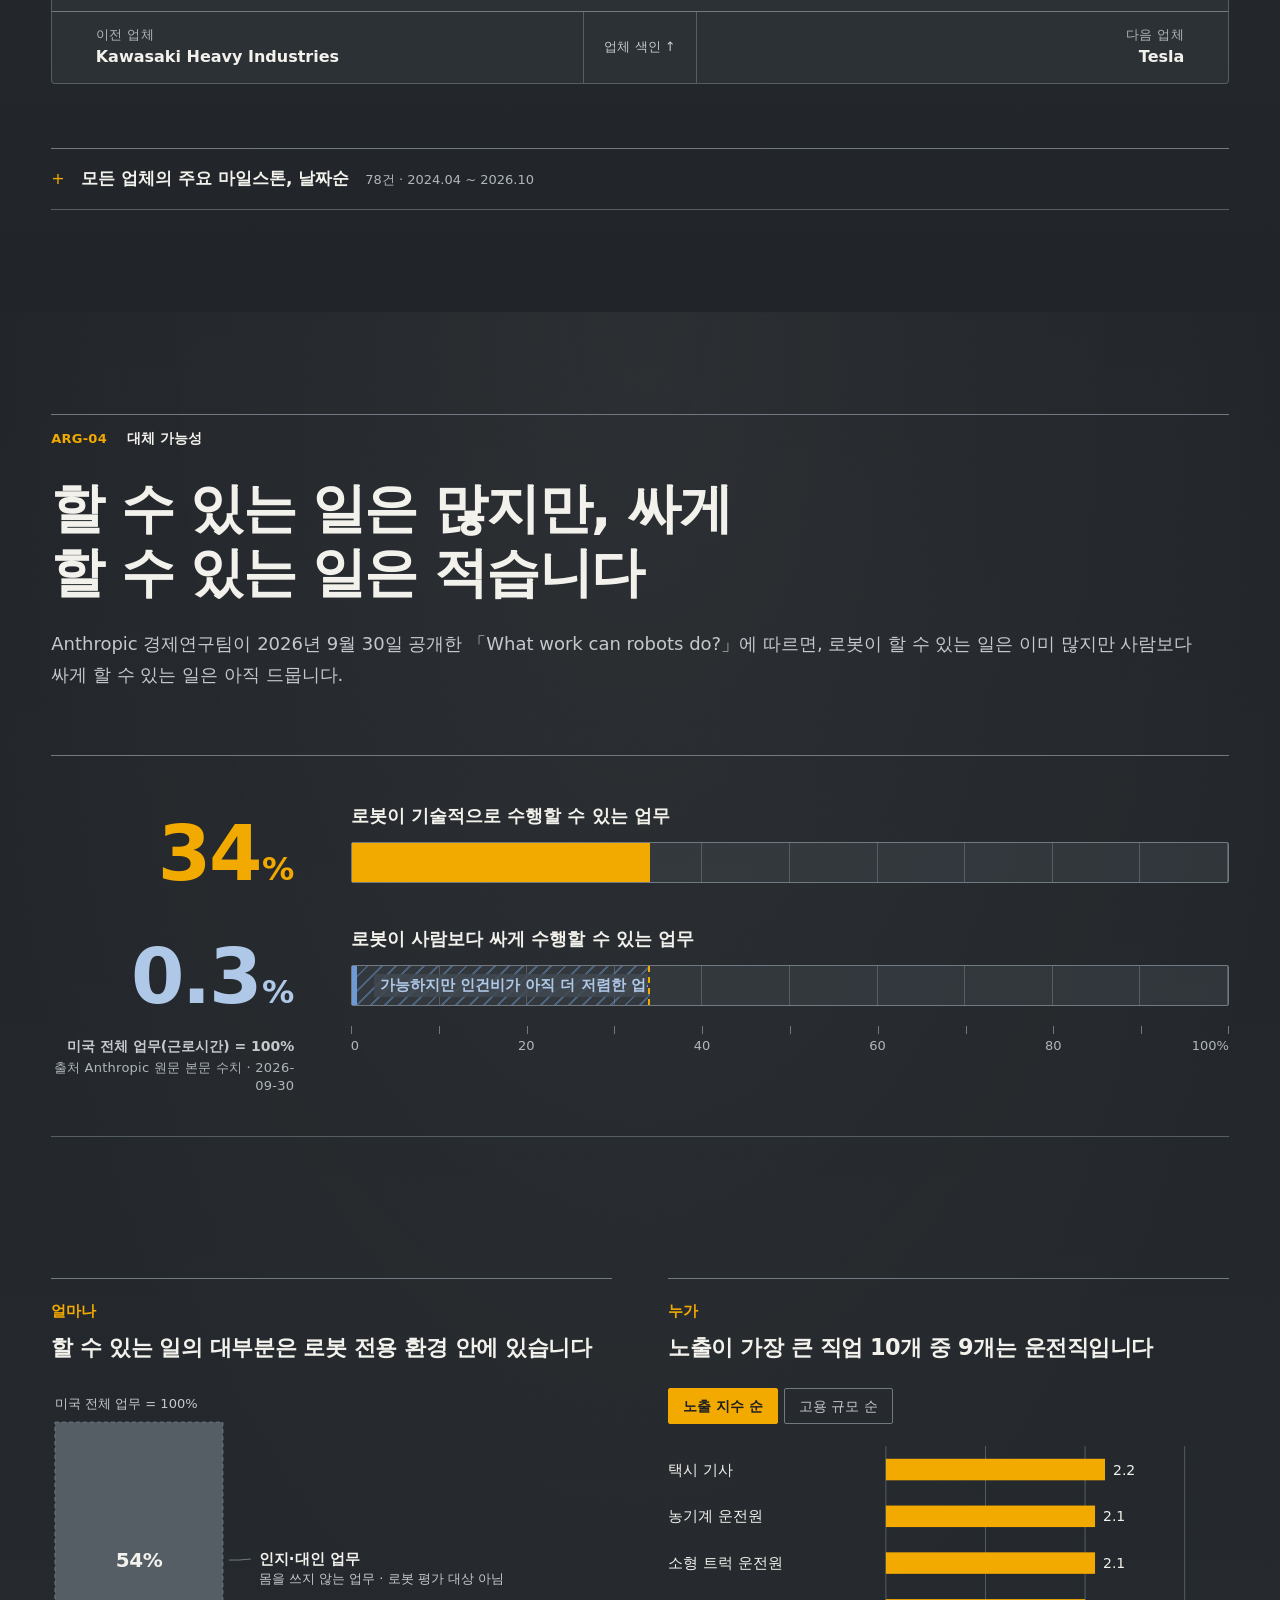
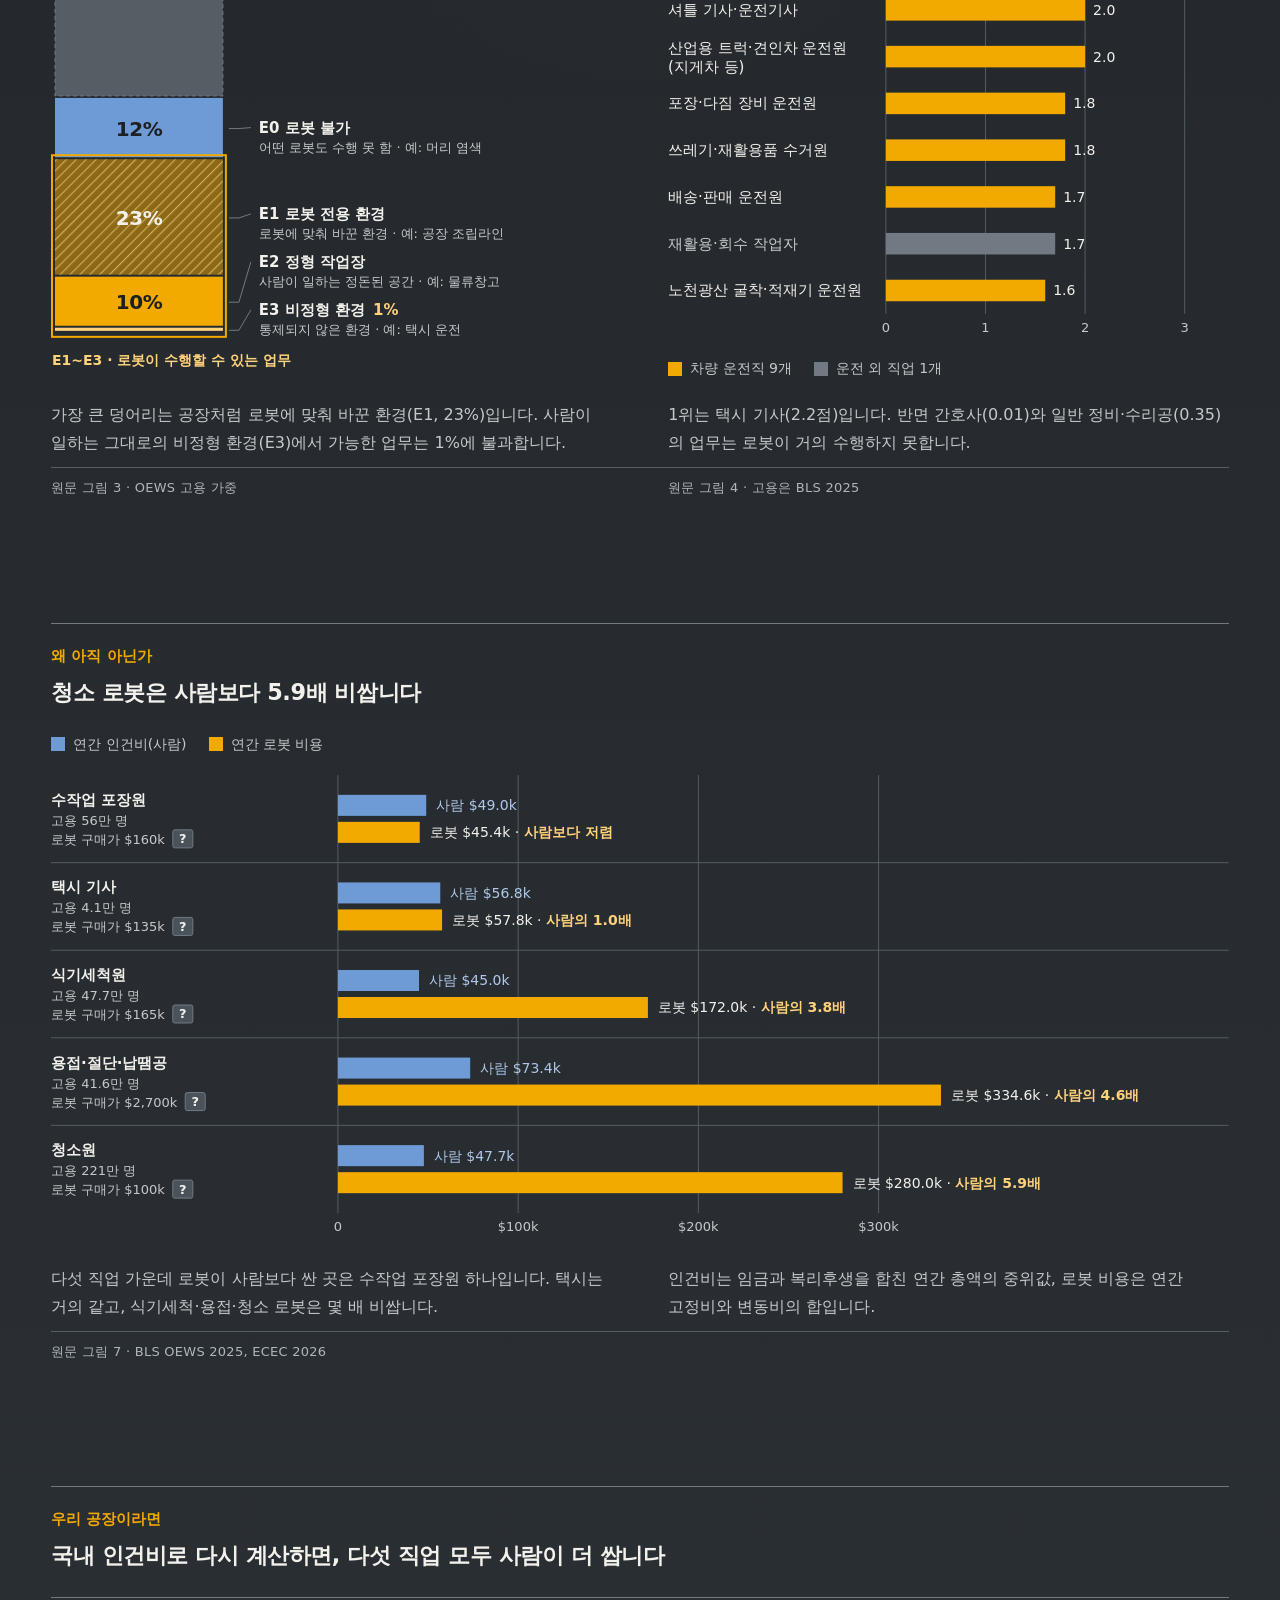
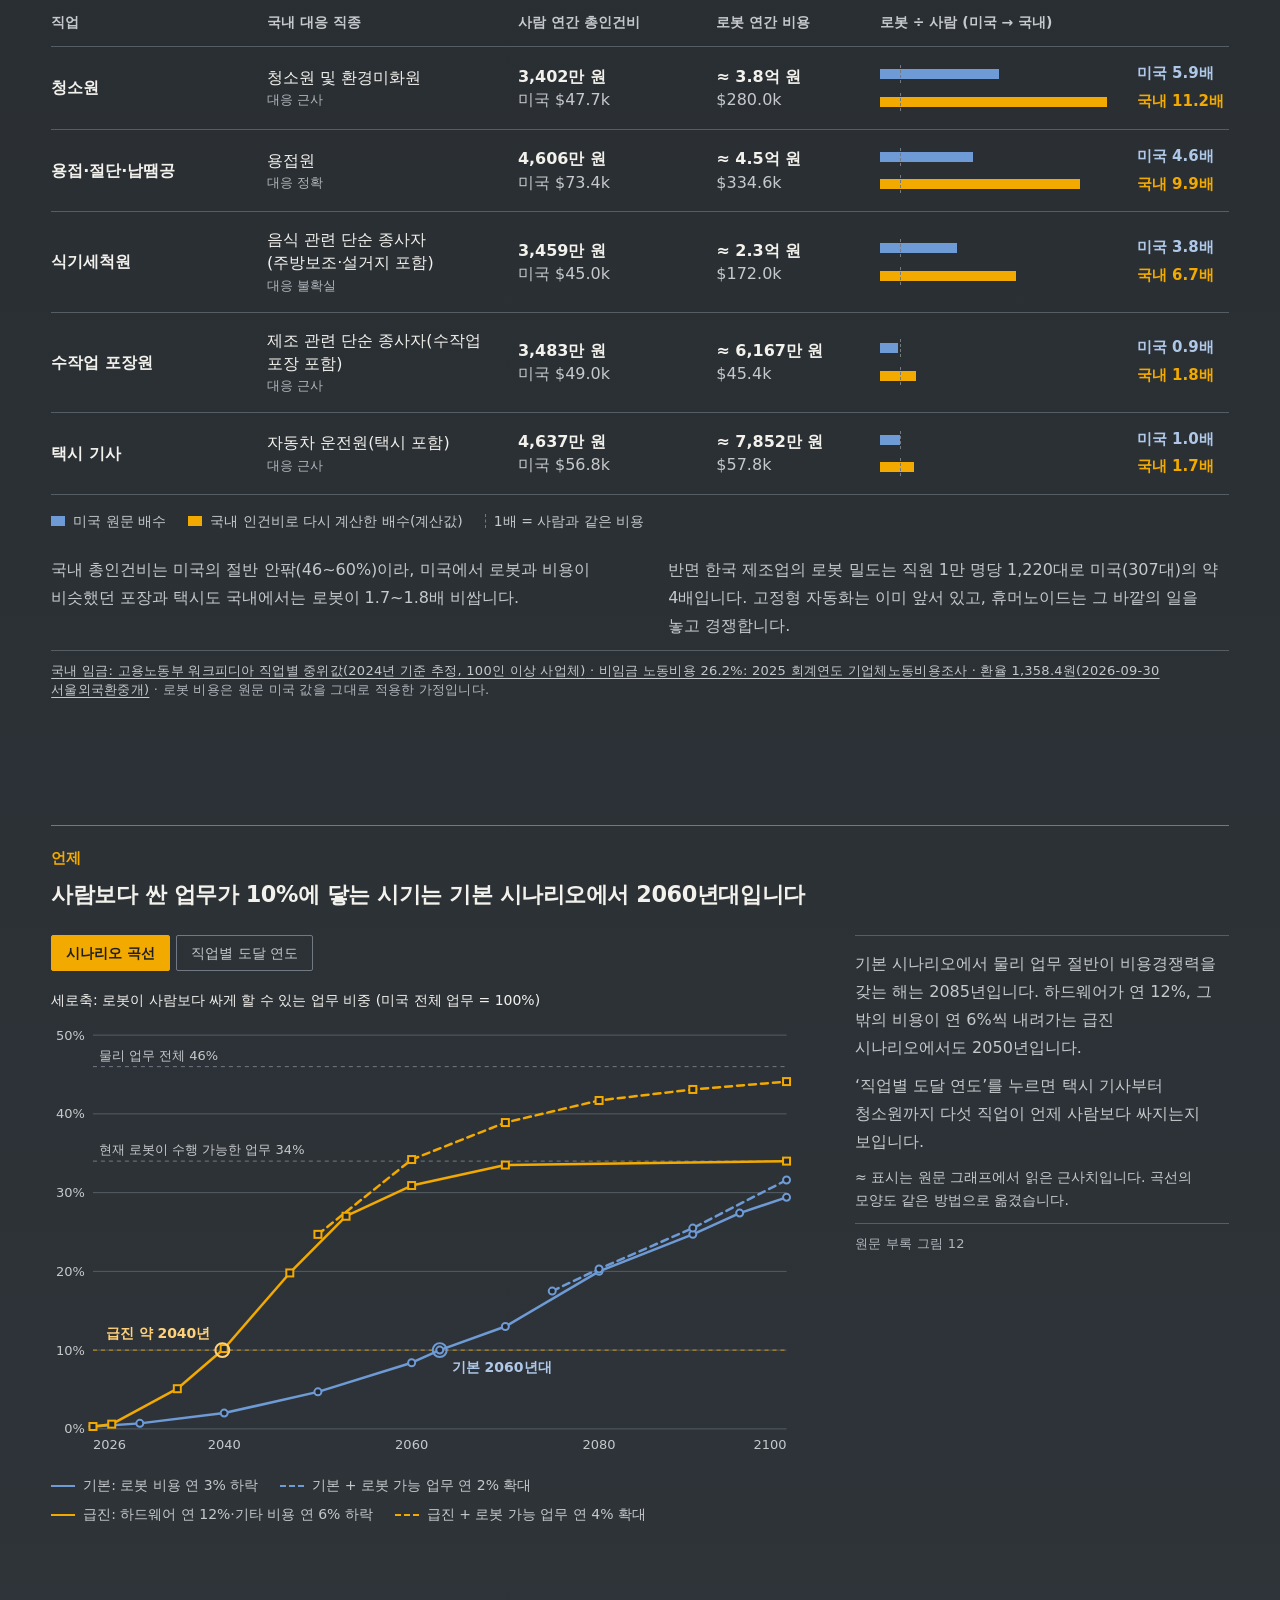
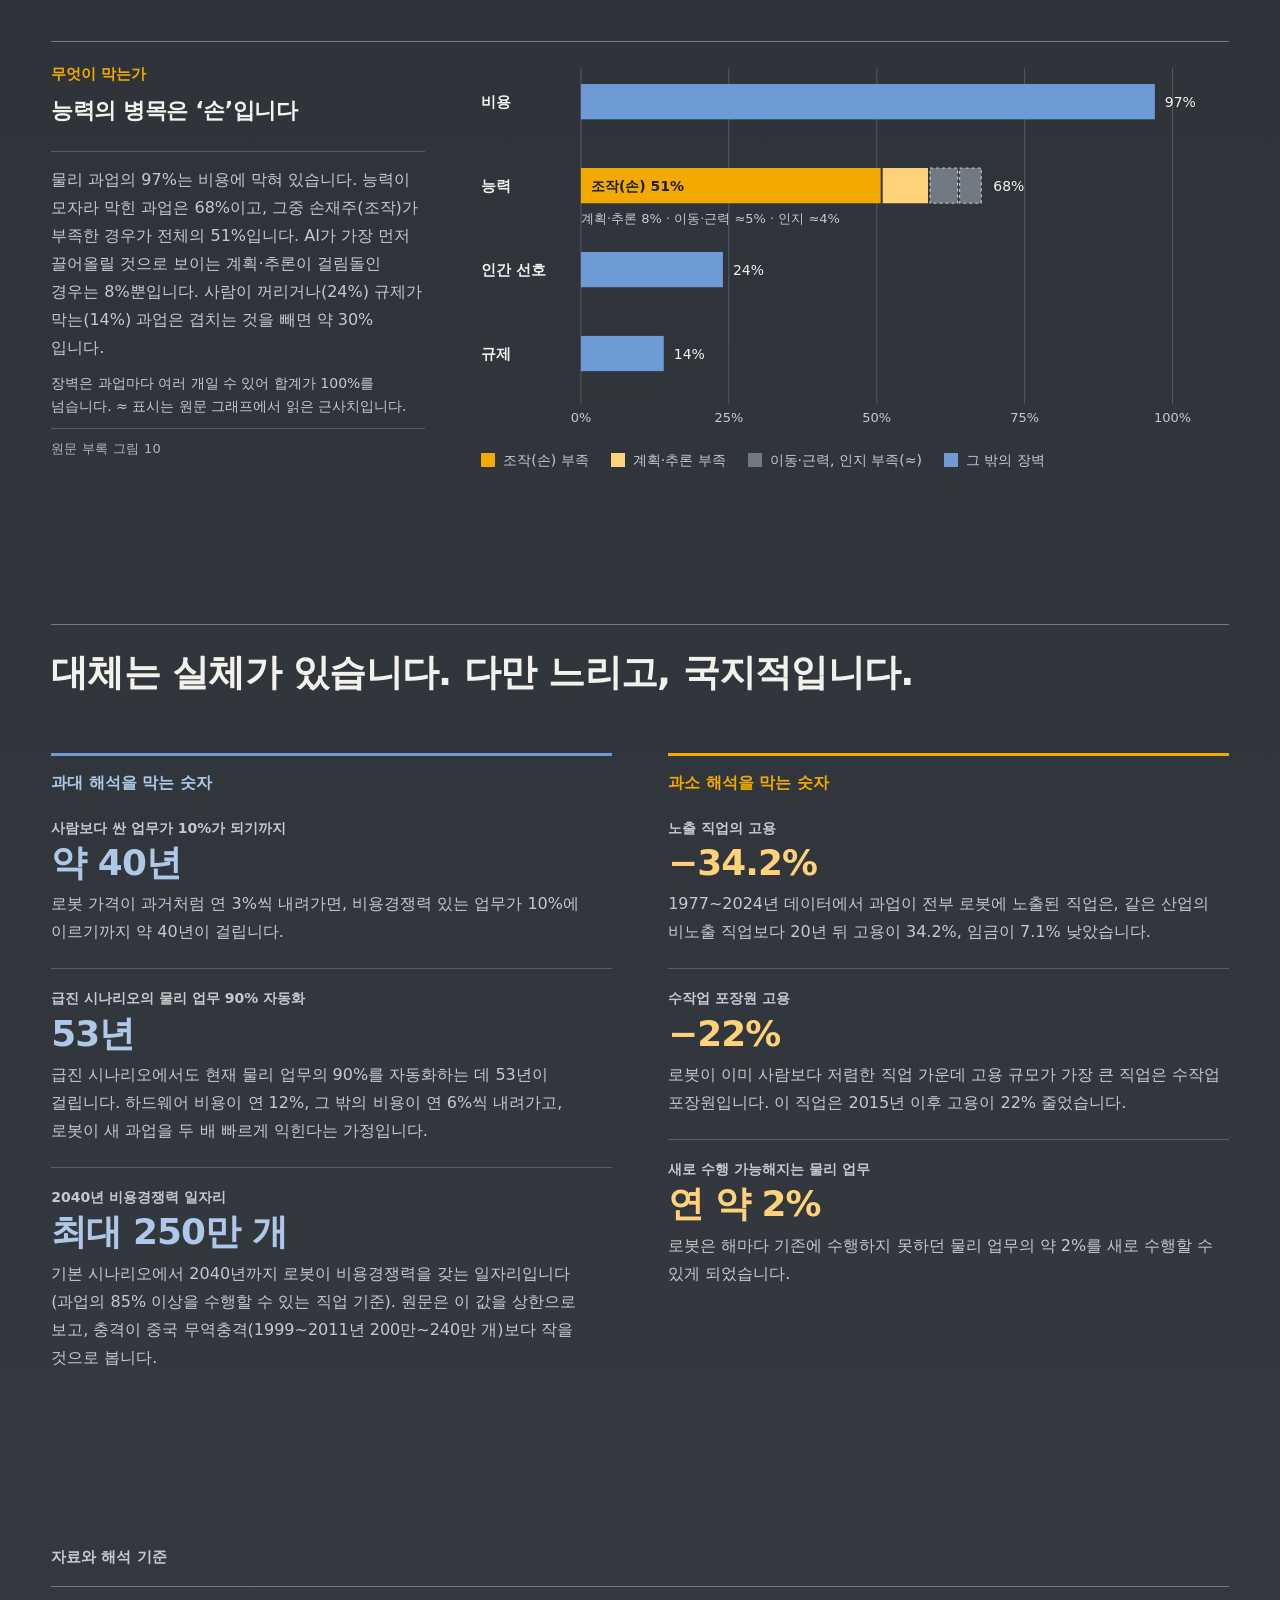
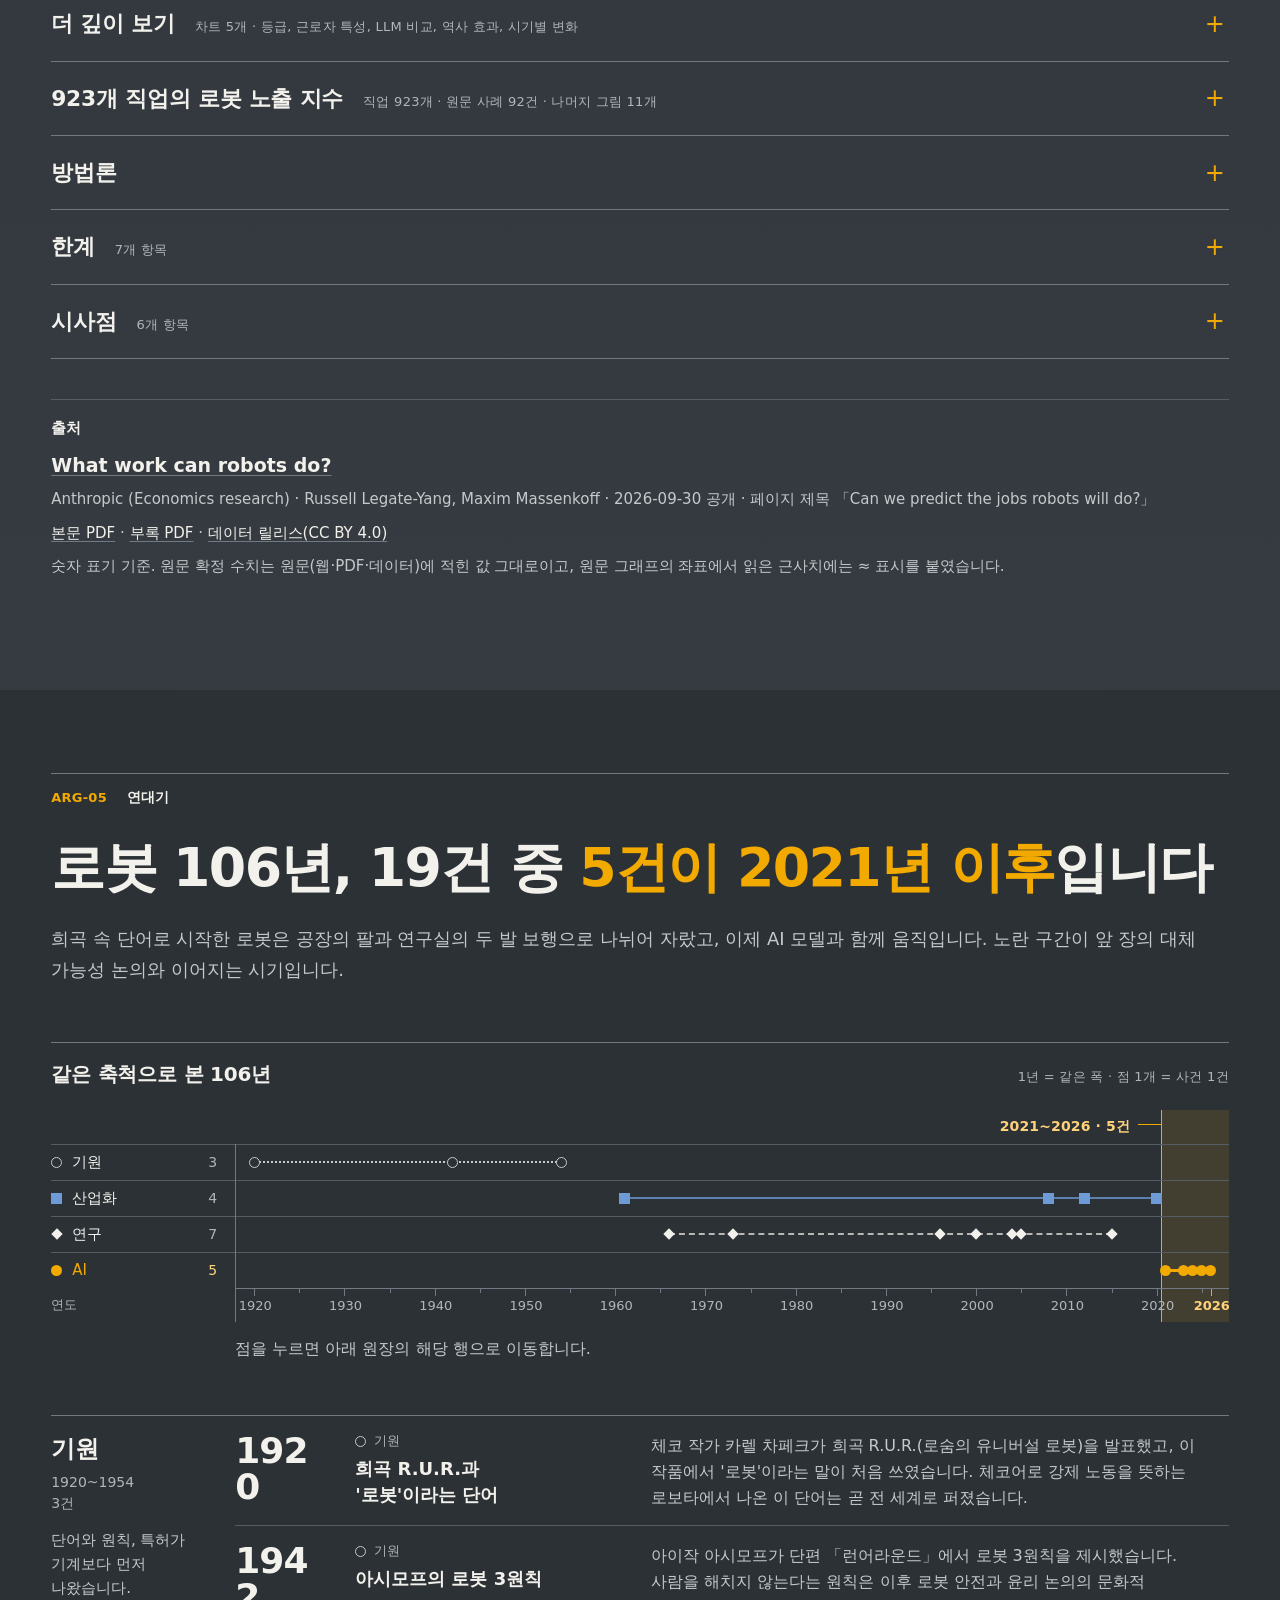
==== commit be6346ba: "현실 섹션 장벽 캡션을 번역투 없이 다듬고 비율 기준 명확히 하기 Co-Authored-By: Claude Opus 5.5 <noreply@anthropic.com>" ====
--- a/docs/index.html
+++ b/docs/index.html
@@ -6535,7 +6535,7 @@
           <h3 class="rl-ft">능력의 병목은 ‘손’입니다</h3>
           <div class="rl-chart"><div class="rl-box"></div><div class="rl-legend"></div></div>
           <figcaption class="rl-cap">
-            <p>비용은 물리 과업의 97%를 막습니다. 능력이 막는 68% 가운데 조작(손) 부족이 51%이고, AI가 가장 먼저 개선할 가능성이 큰 계획·추론은 8%에 그칩니다. 선호(24%)와 규제(14%)로 막힌 과업은 합쳐 약 30%입니다.</p>
+            <p>물리 과업의 97%는 비용에 막혀 있습니다. 능력이 모자라 막힌 과업은 68%이고, 그중 손재주(조작)가 부족한 경우가 전체의 51%입니다. AI가 가장 먼저 끌어올릴 것으로 보이는 계획·추론이 걸림돌인 경우는 8%뿐입니다. 사람이 꺼리거나(24%) 규제가 막는(14%) 과업은 겹치는 것을 빼면 약 30%입니다.</p>
             <p class="rl-fn">장벽은 과업마다 여러 개일 수 있어 합계가 100%를 넘습니다. ≈ 표시는 원문 그래프에서 읽은 근사치입니다.</p>
             <p class="rl-src">원문 부록 그림 10</p>
           </figcaption>
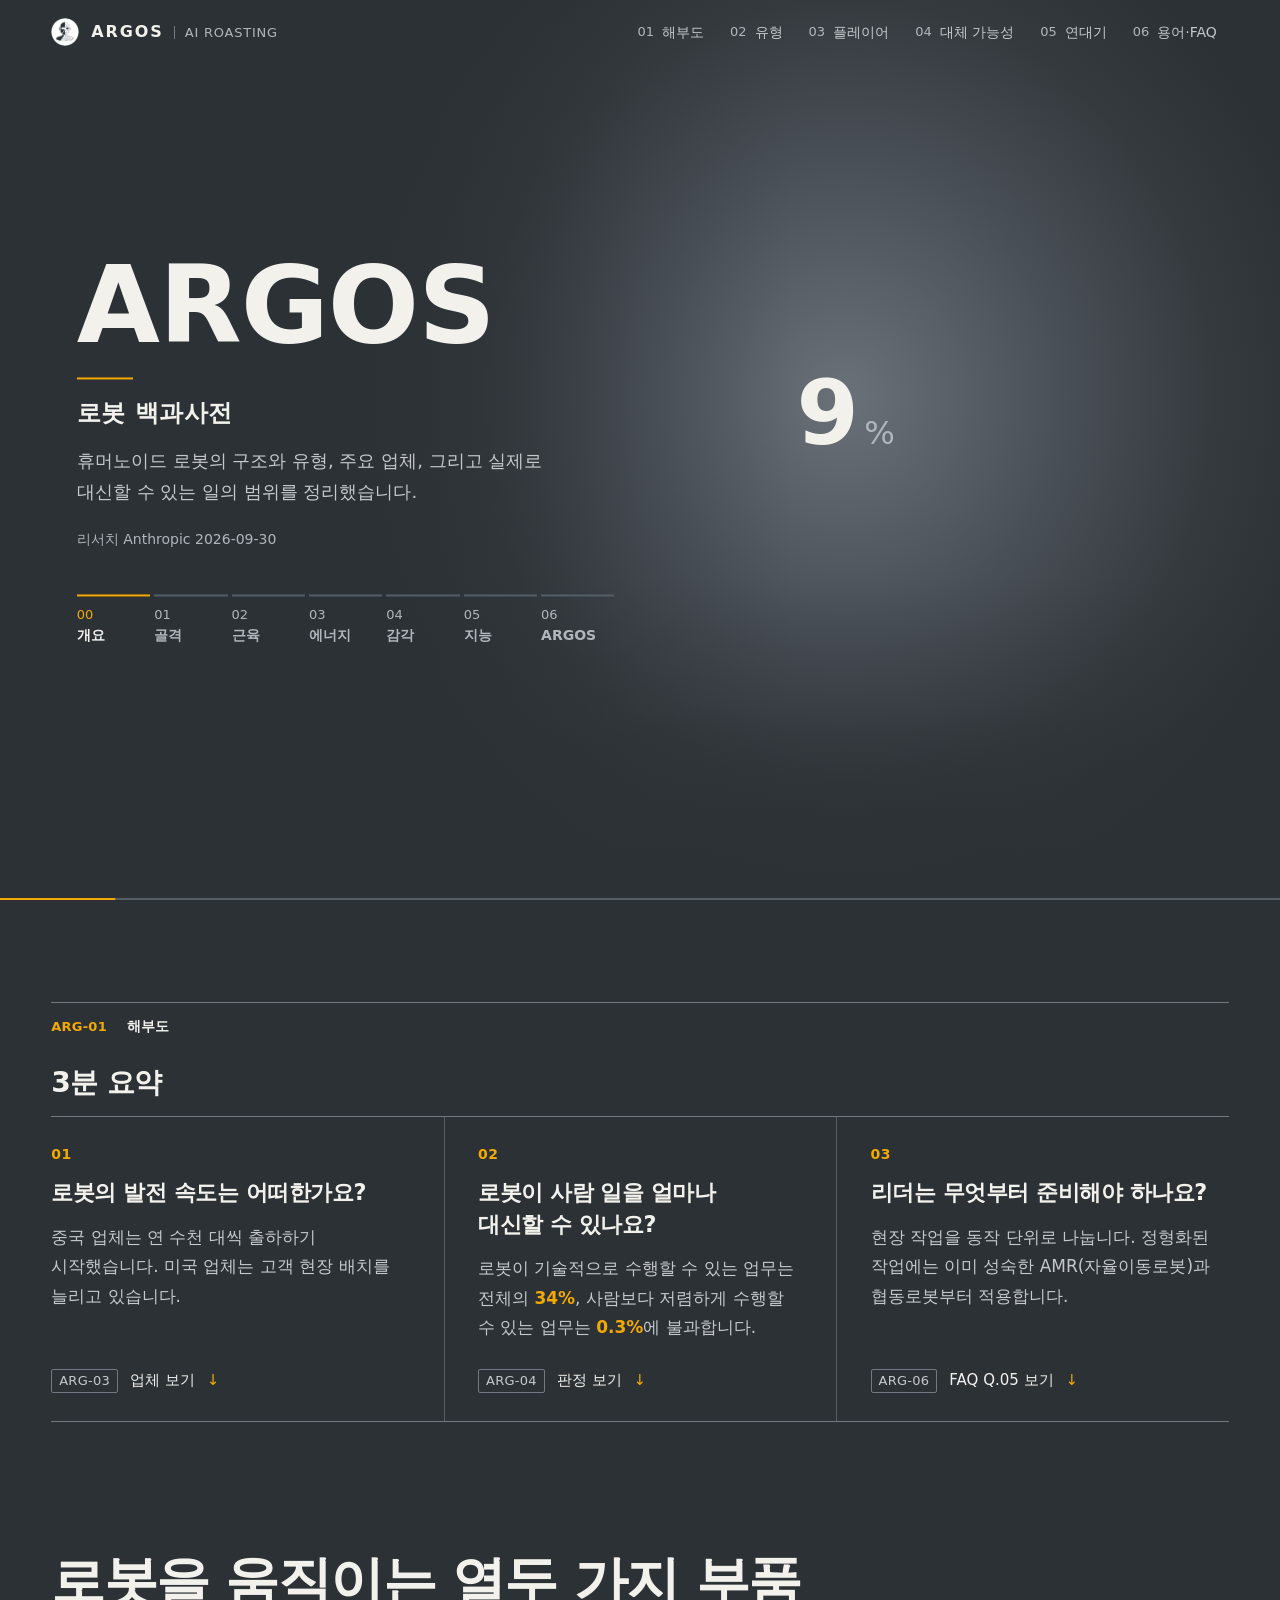
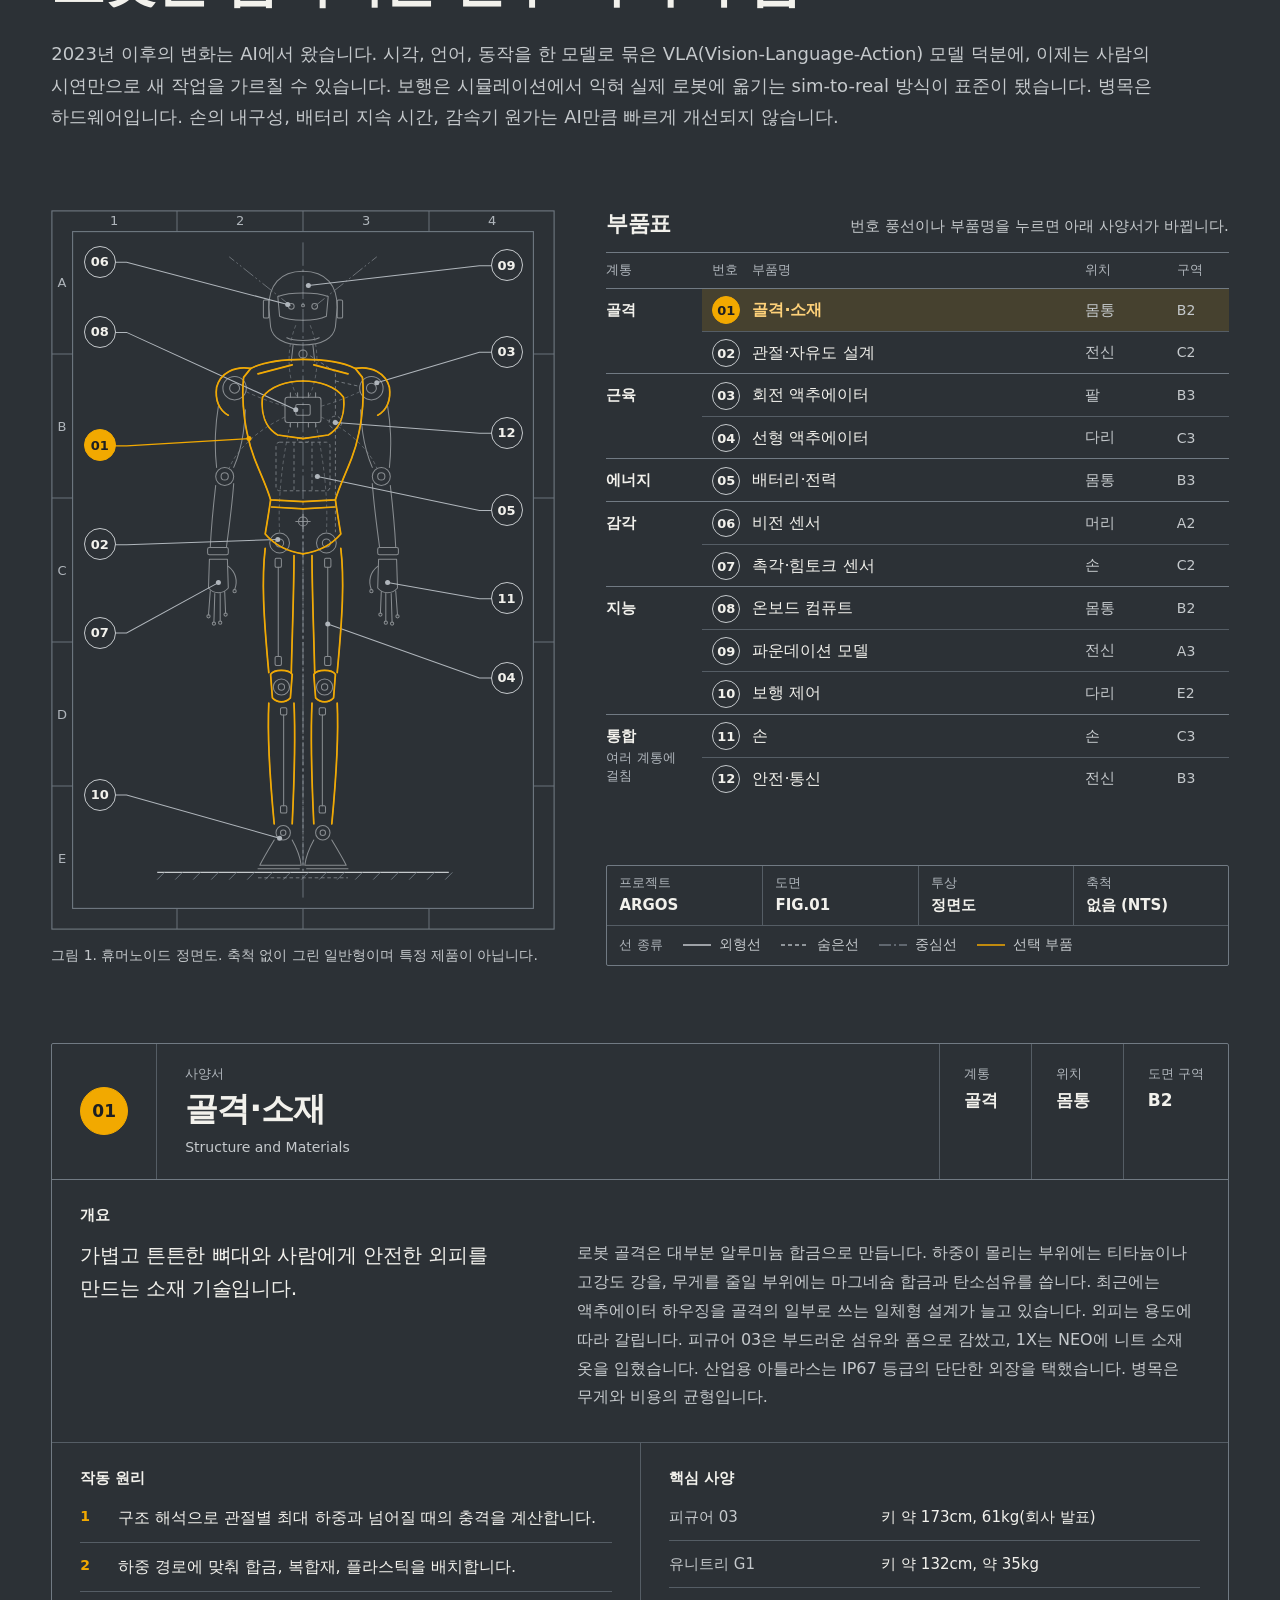
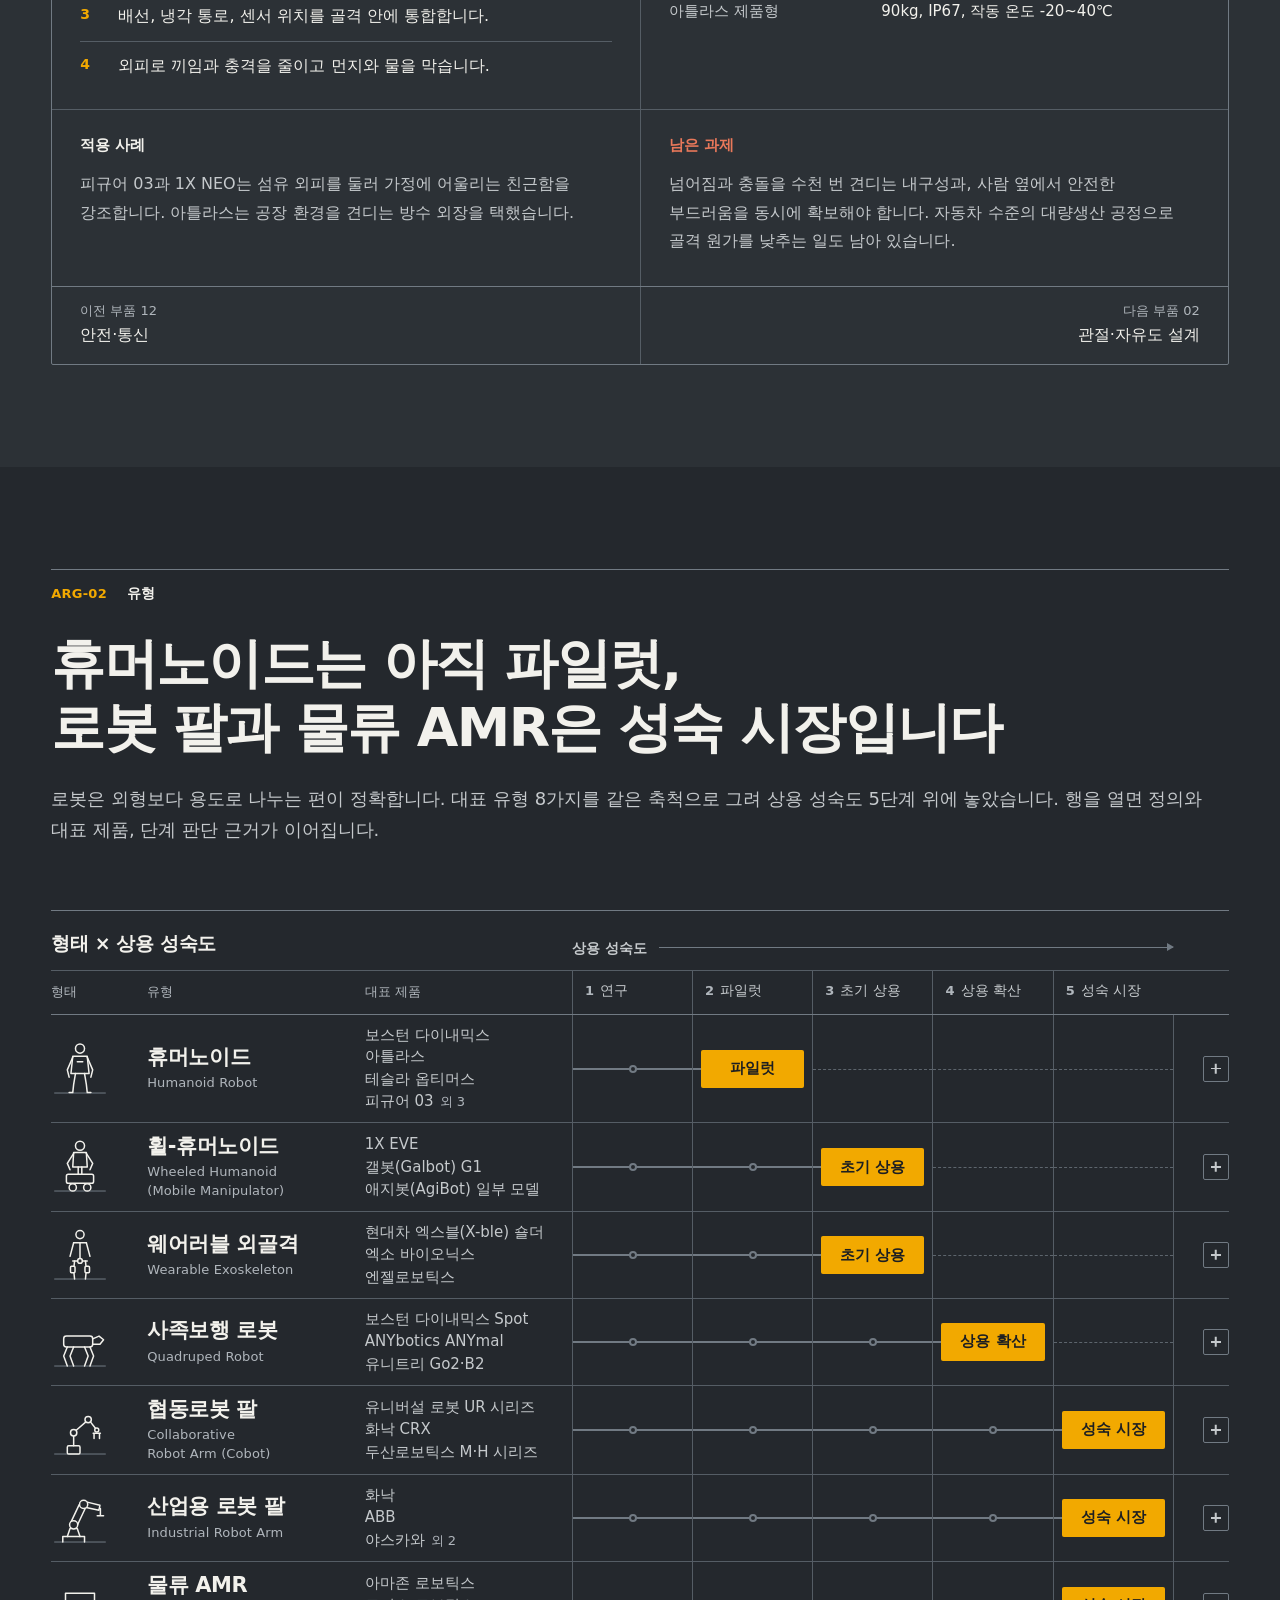
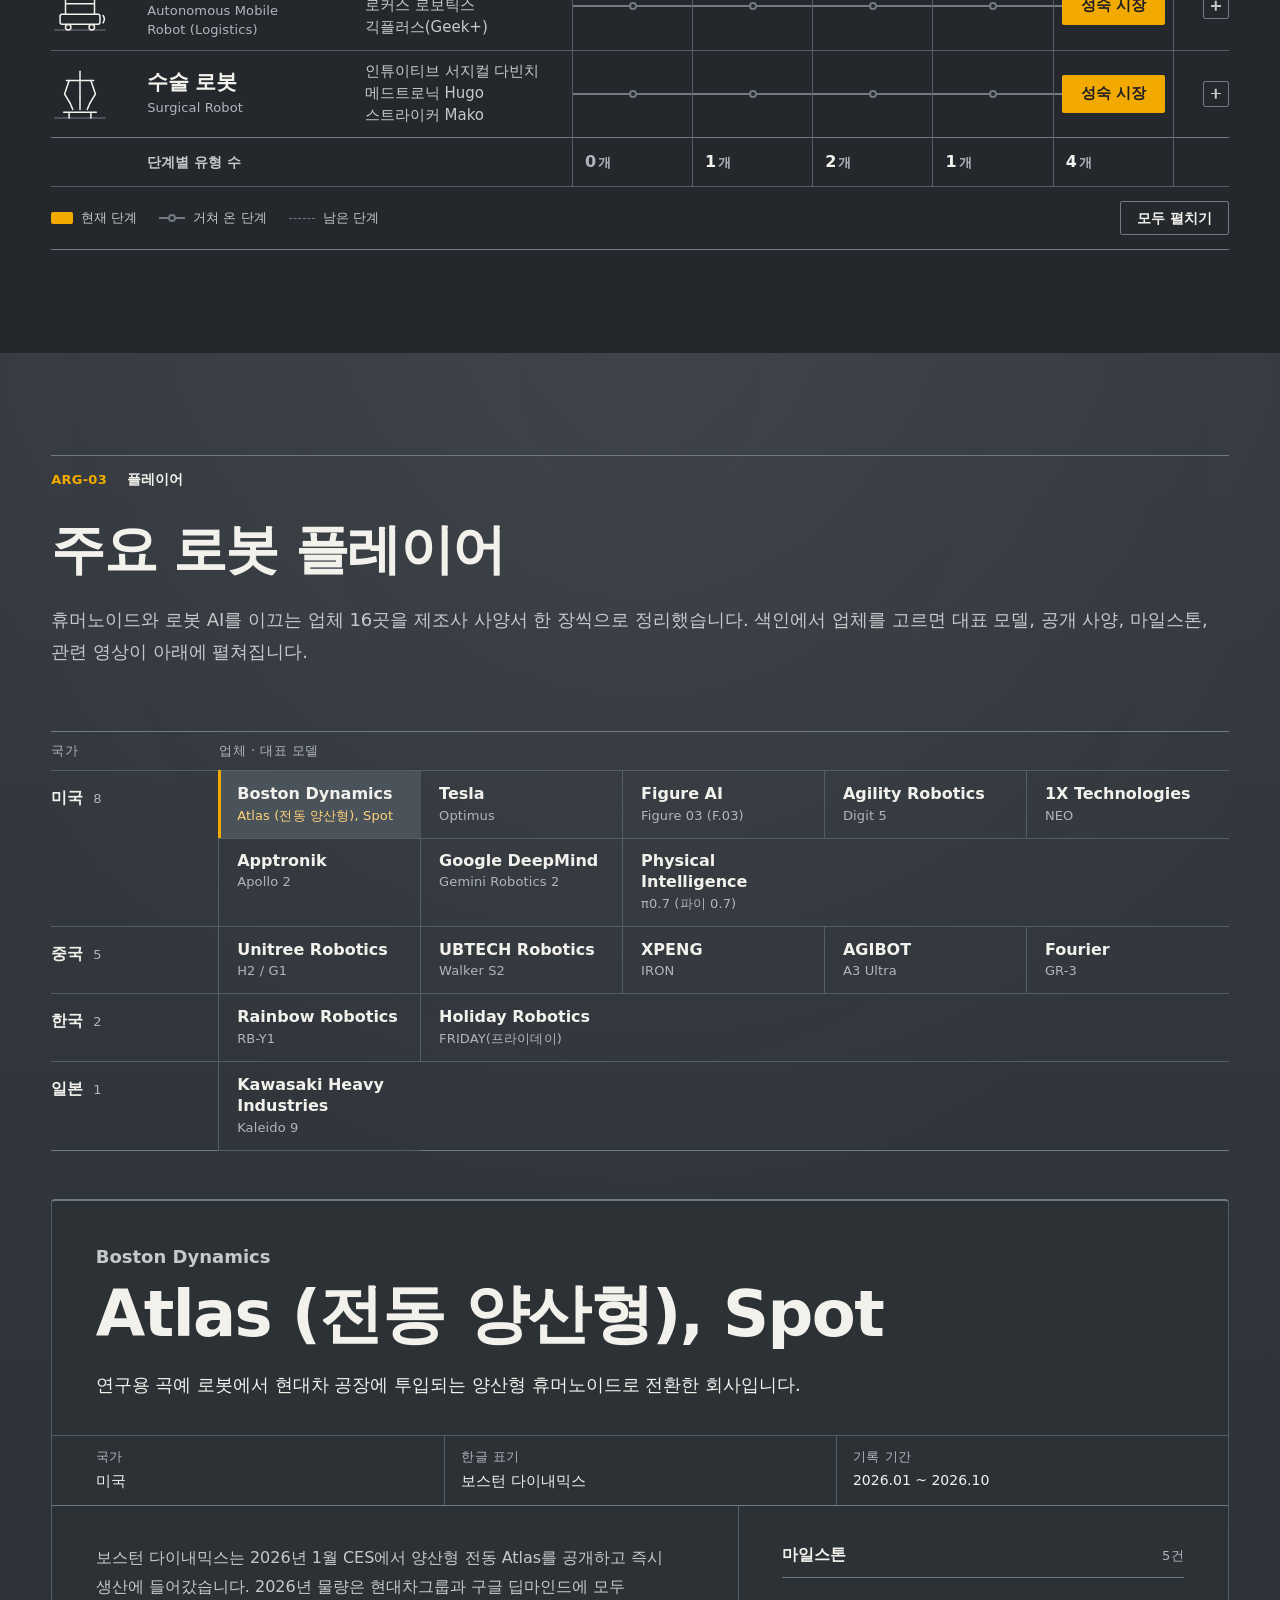
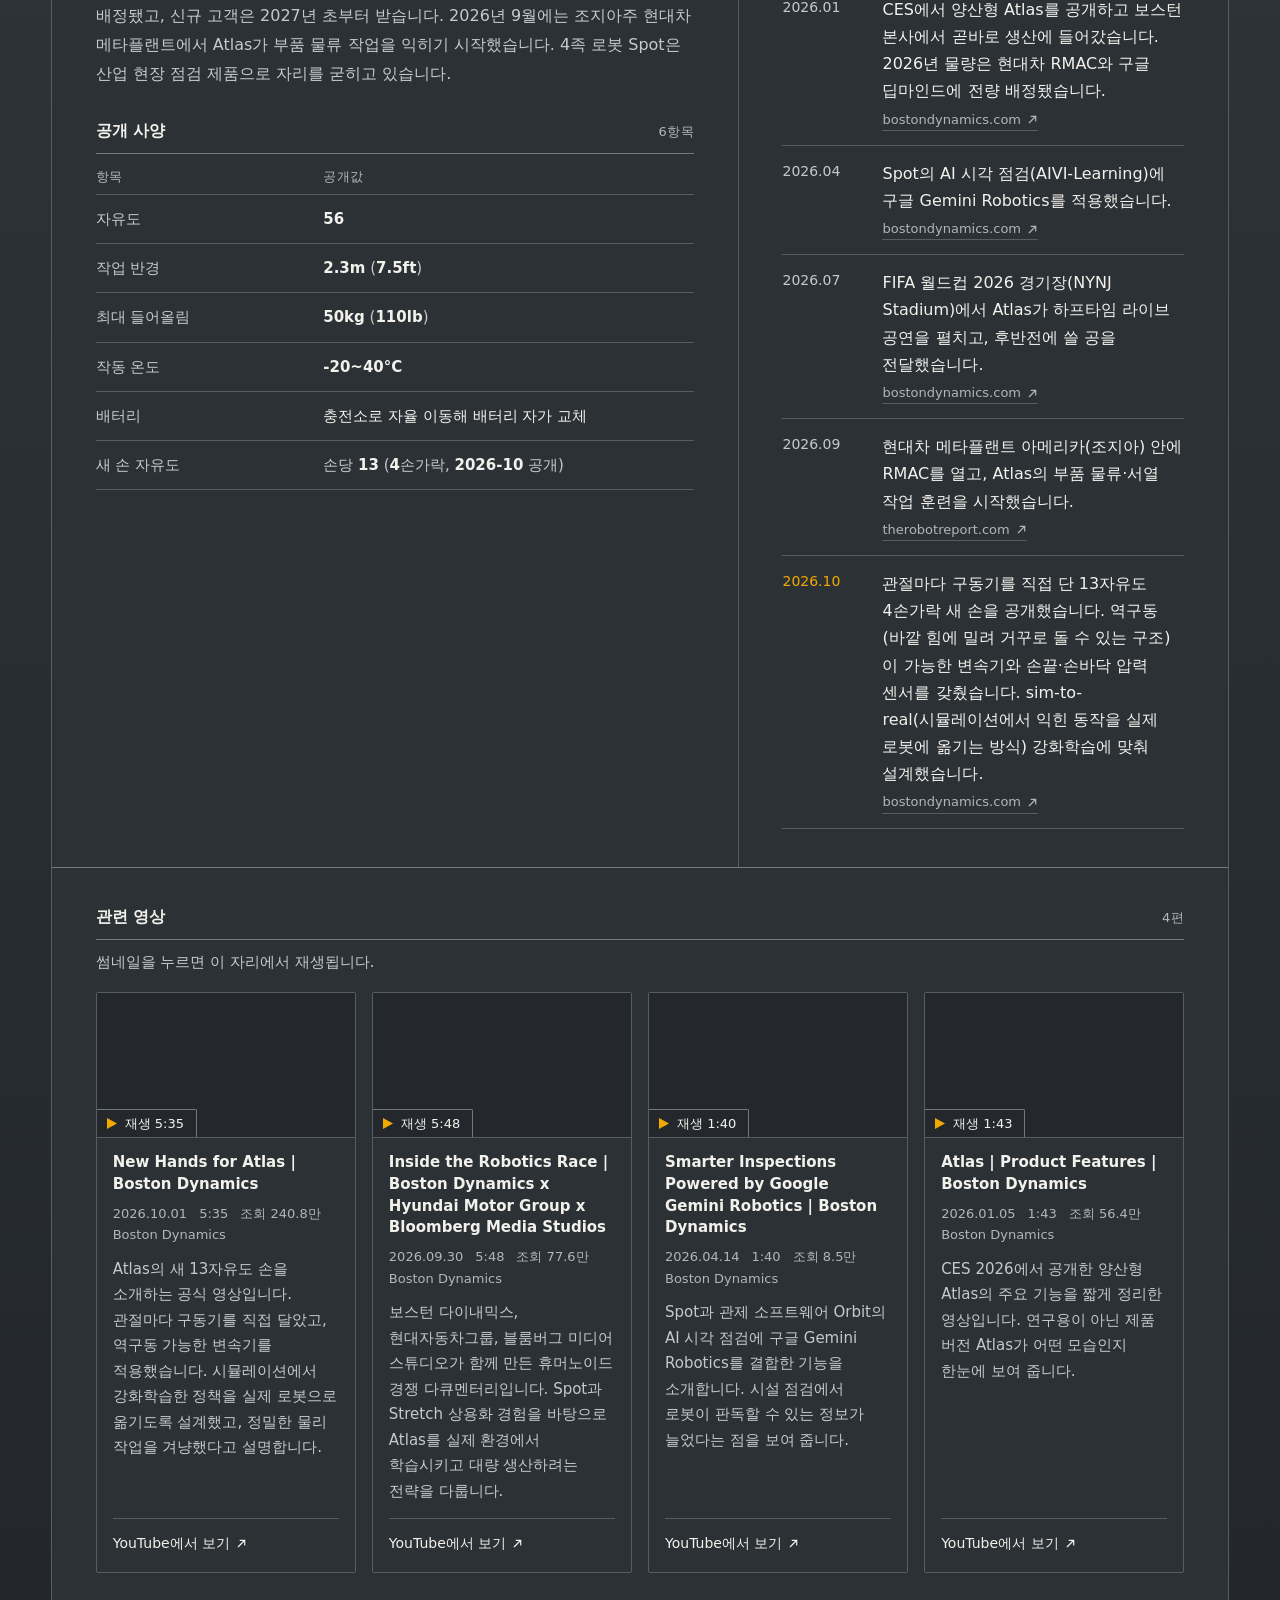
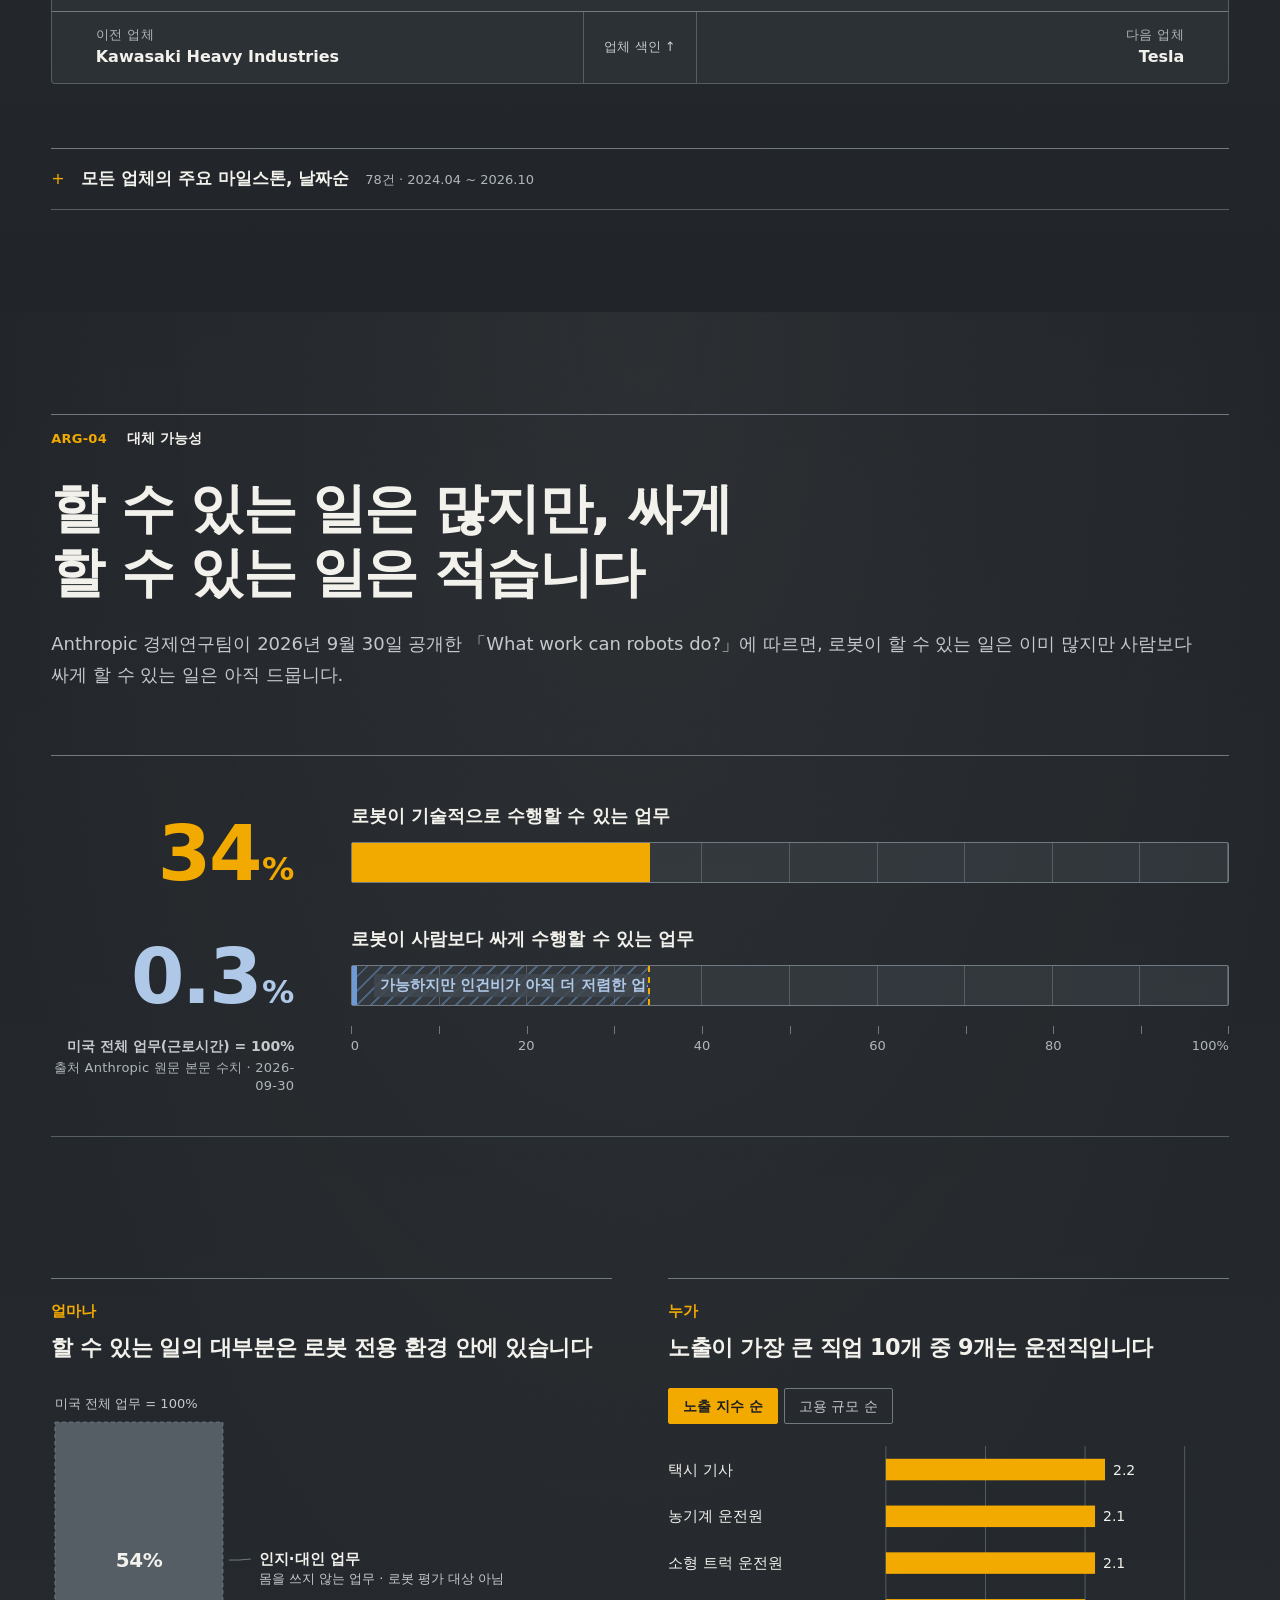
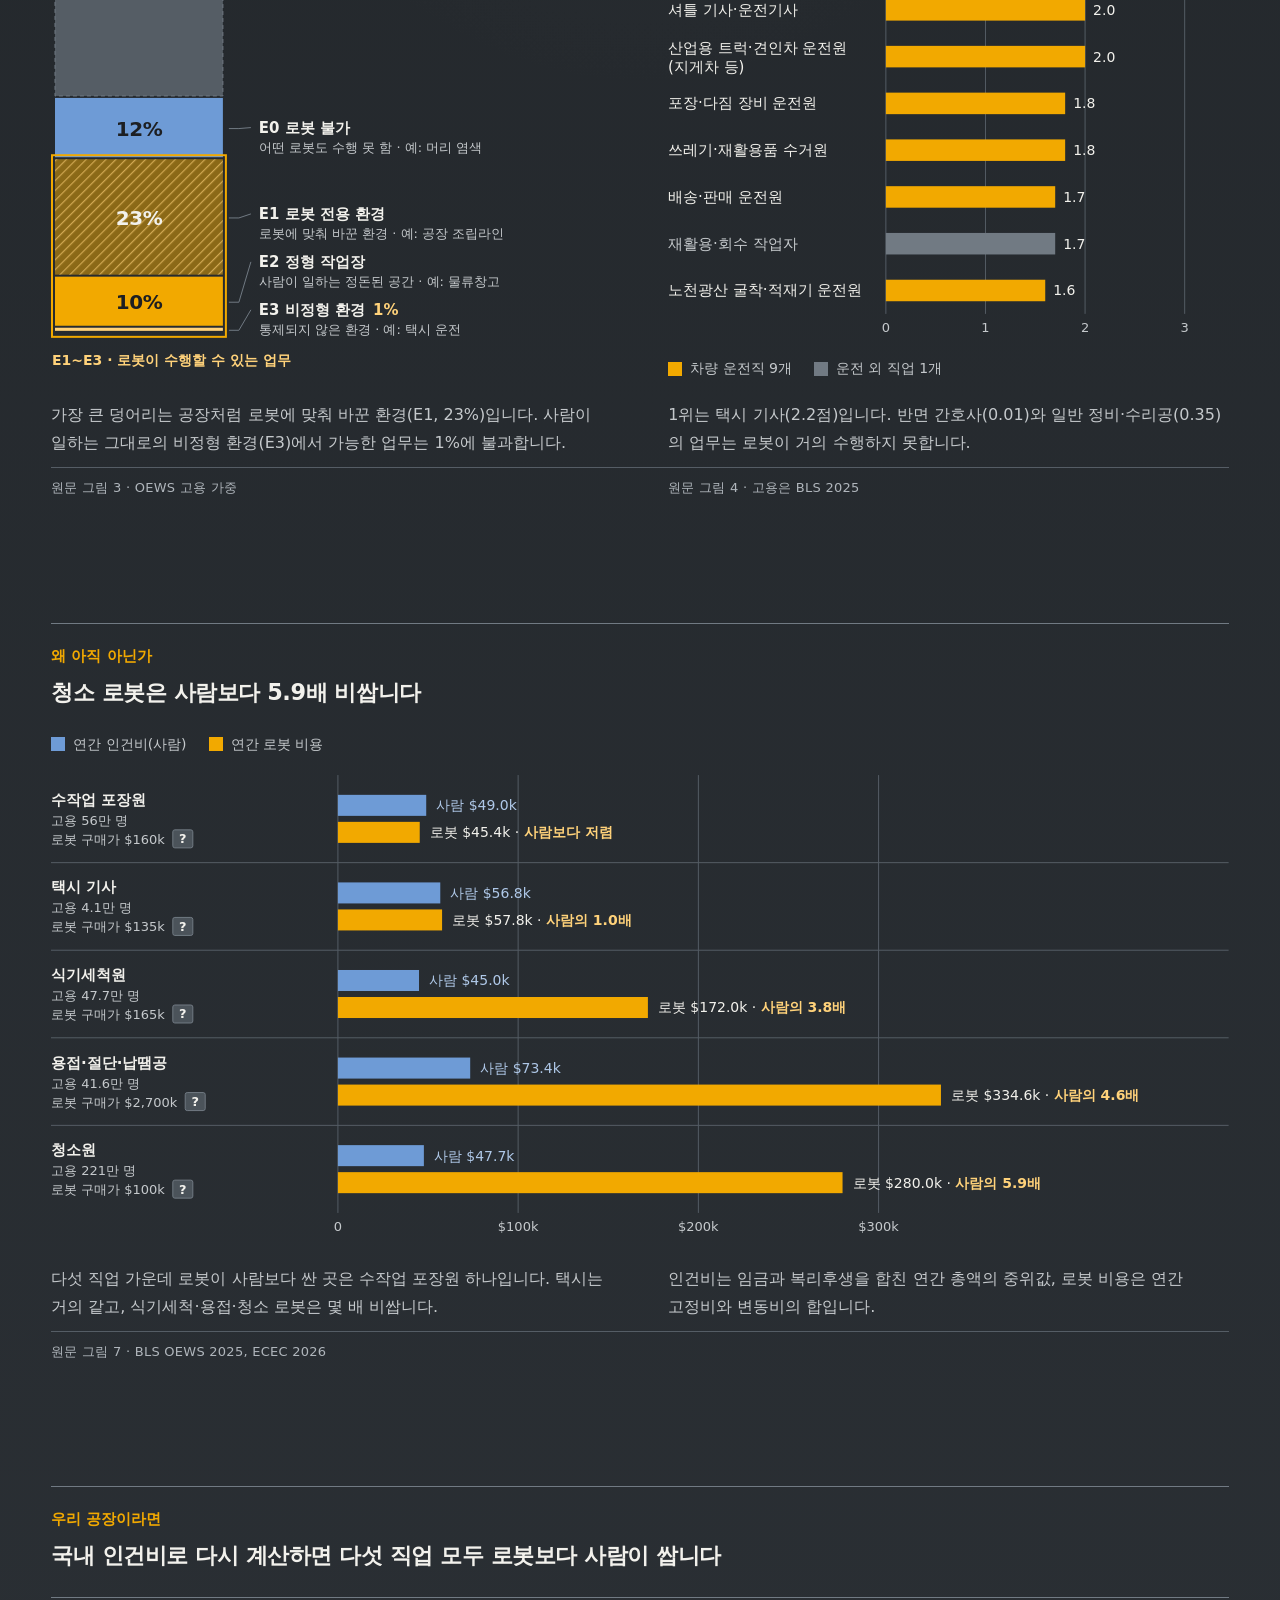
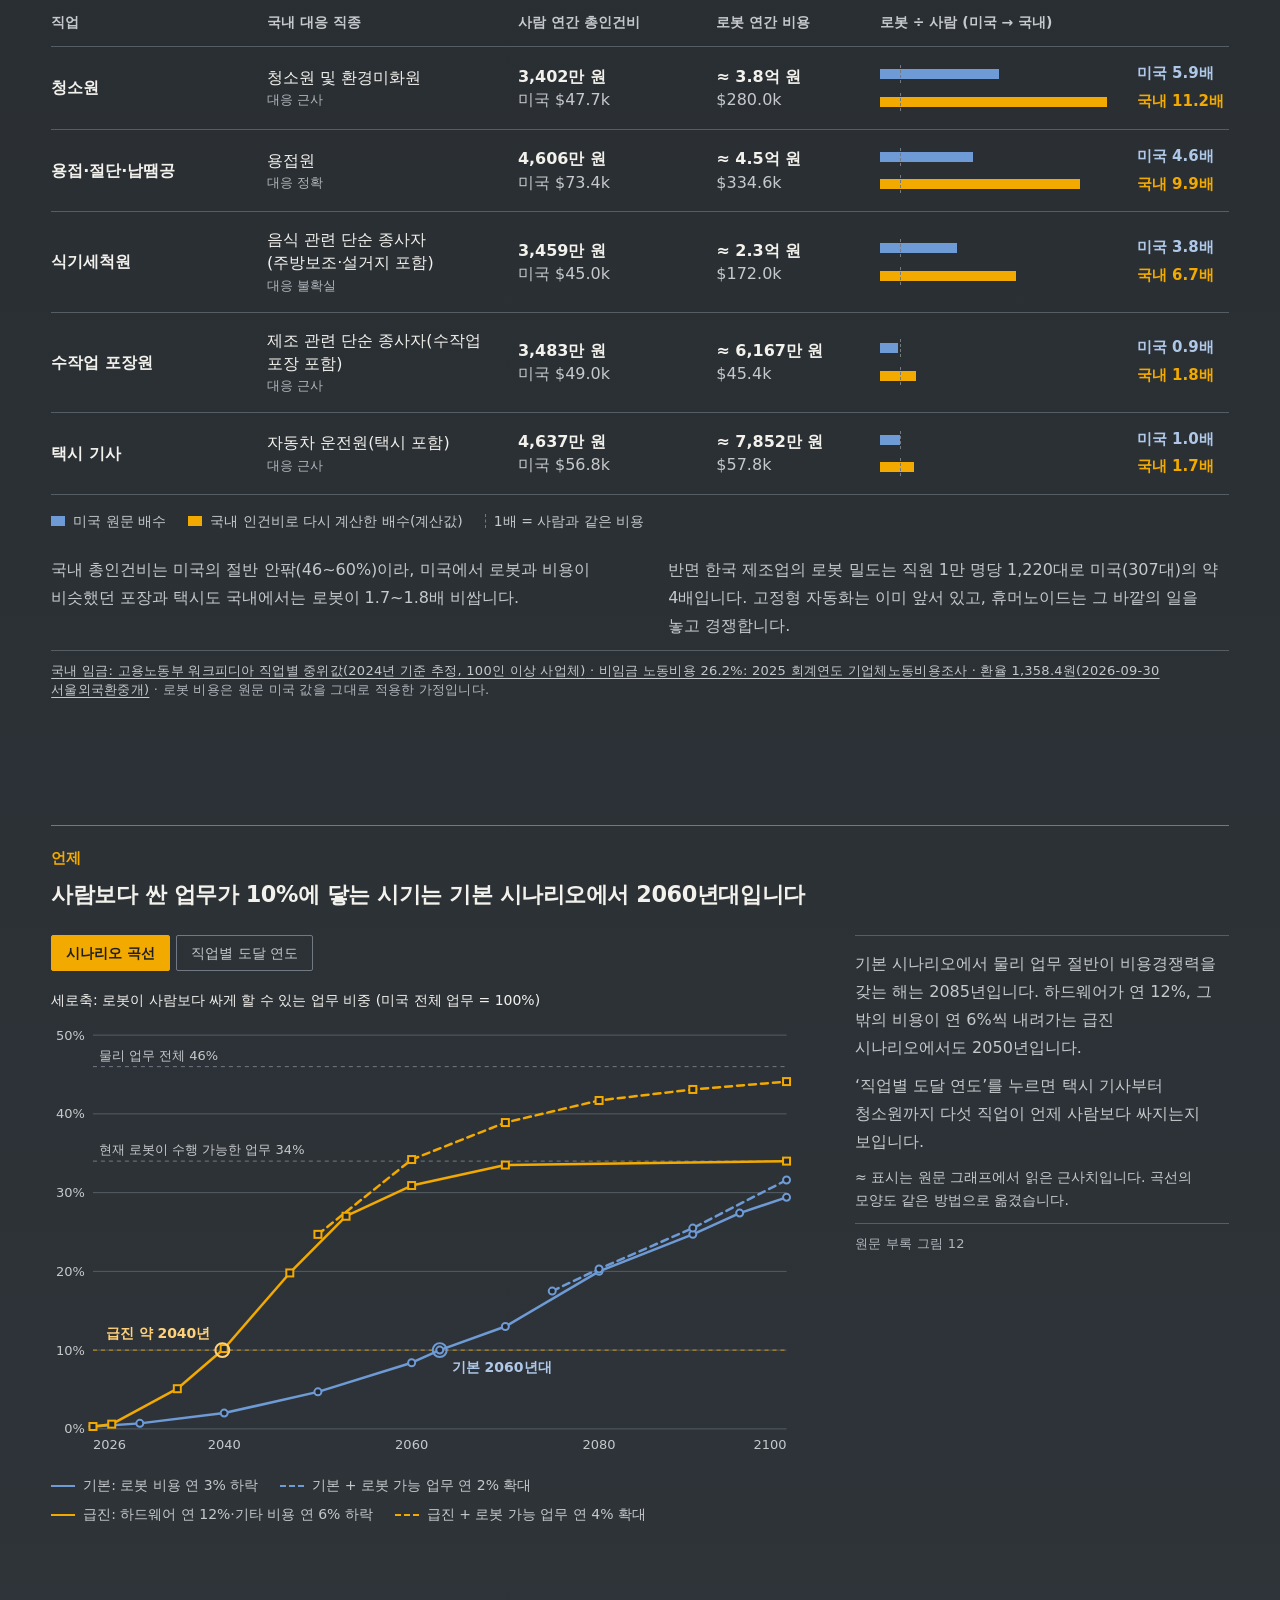
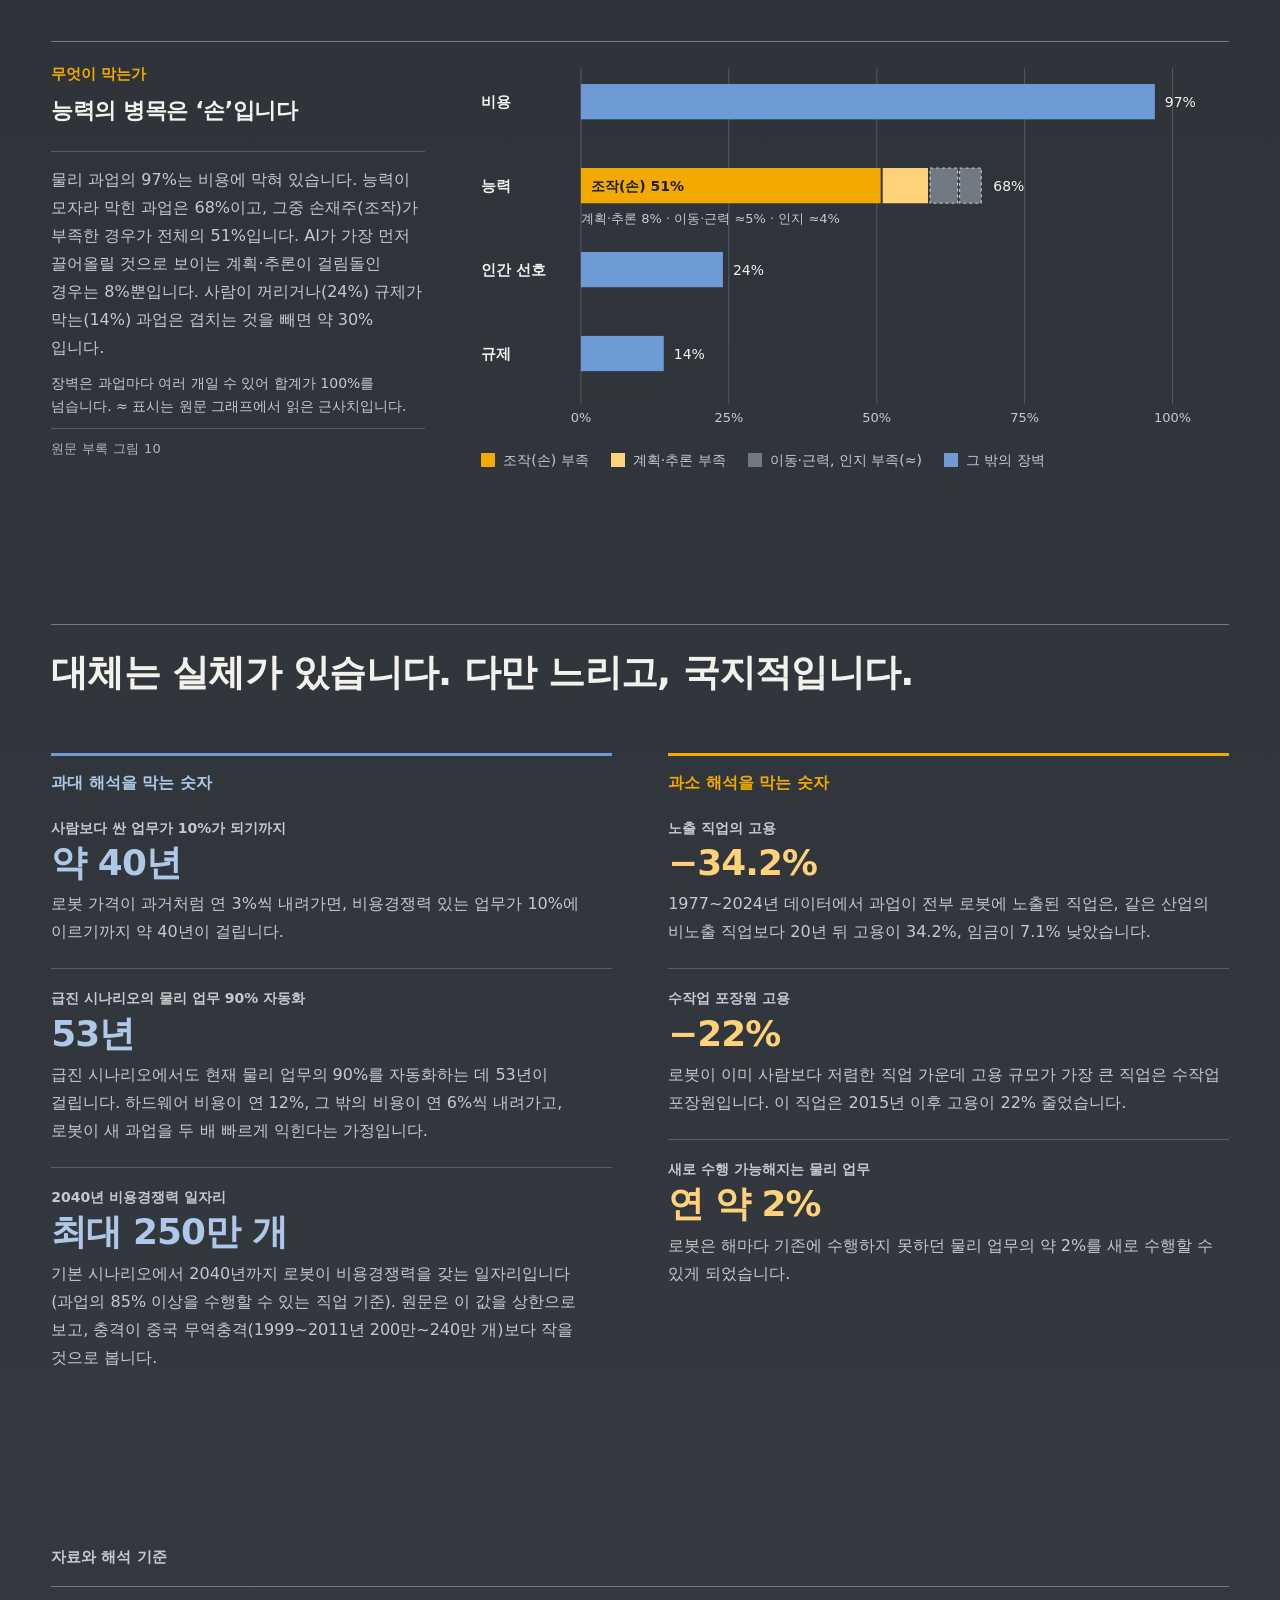
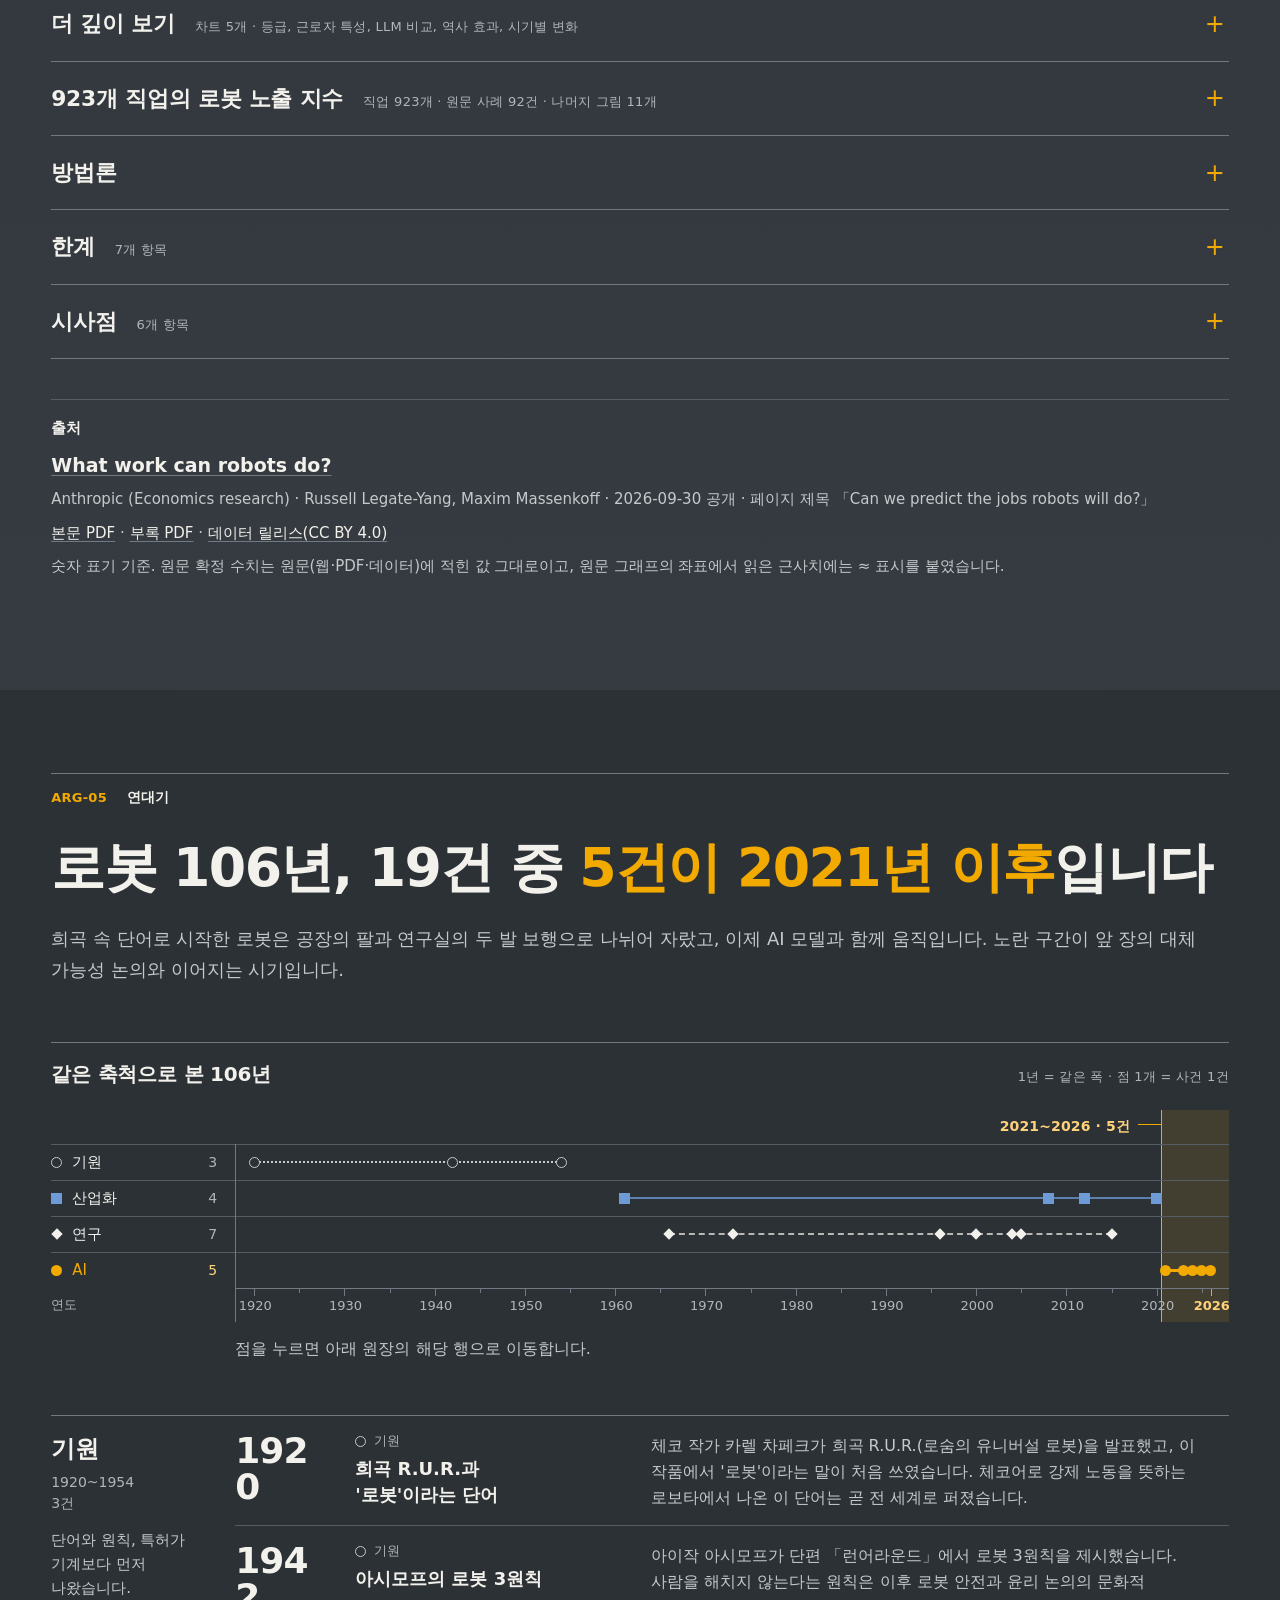
==== commit d02522e0: "국내 인건비 그림 제목에 비교 대상(로봇) 넣어 주술 구조 맞추기 Co-Authored-By: Claude Opus 5.5 <noreply@anthropic.com>" ====
--- a/docs/index.html
+++ b/docs/index.html
@@ -6505,7 +6505,7 @@
       <div class="rl-band is-full is-kr">
         <figure class="rl-fig" id="rl-f-kr">
           <p class="rl-q">우리 공장이라면</p>
-          <h3 class="rl-ft">국내 인건비로 다시 계산하면, 다섯 직업 모두 사람이 더 쌉니다</h3>
+          <h3 class="rl-ft">국내 인건비로 다시 계산하면 다섯 직업 모두 로봇보다 사람이 쌉니다</h3>
           <div class="rl-kr" data-kr></div>
           <figcaption class="rl-cap">
             <p>국내 총인건비는 미국의 절반 안팎(46~60%)이라, 미국에서 로봇과 비용이 비슷했던 포장과 택시도 국내에서는 로봇이 1.7~1.8배 비쌉니다.</p>
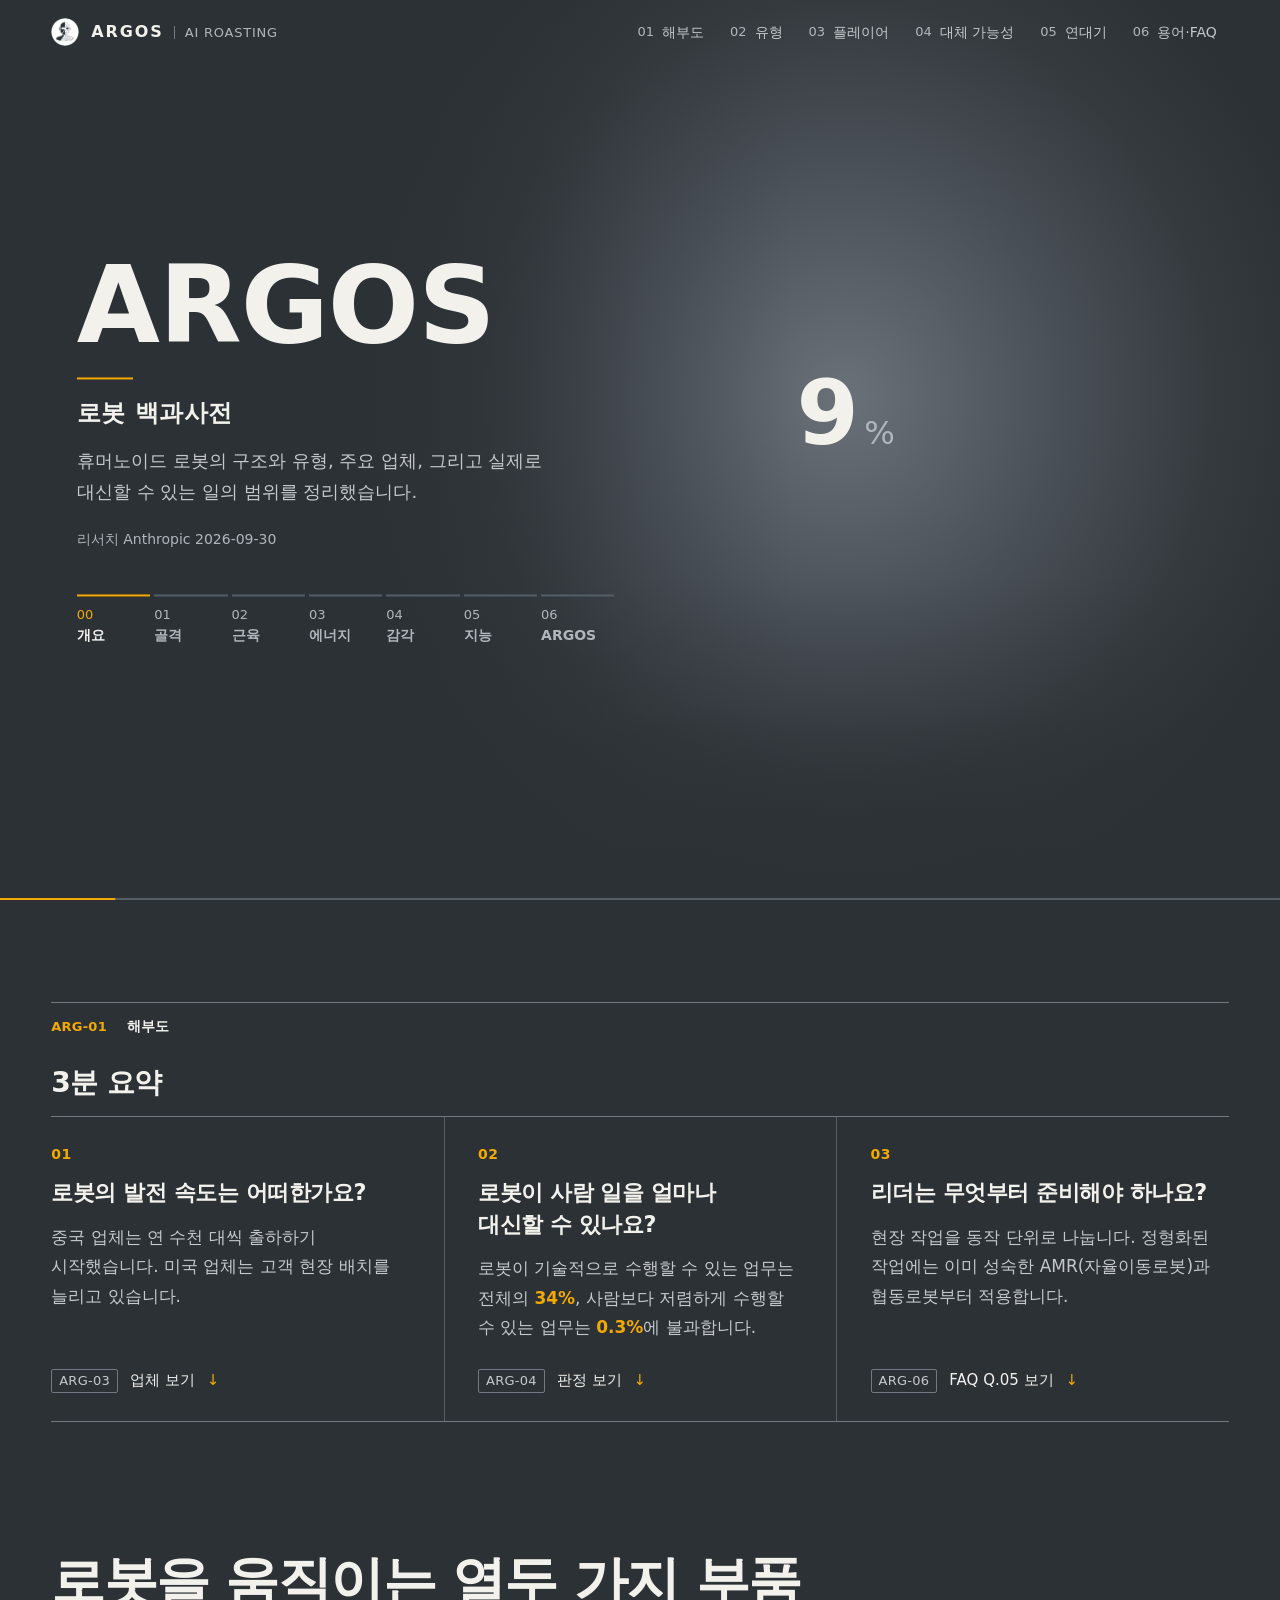
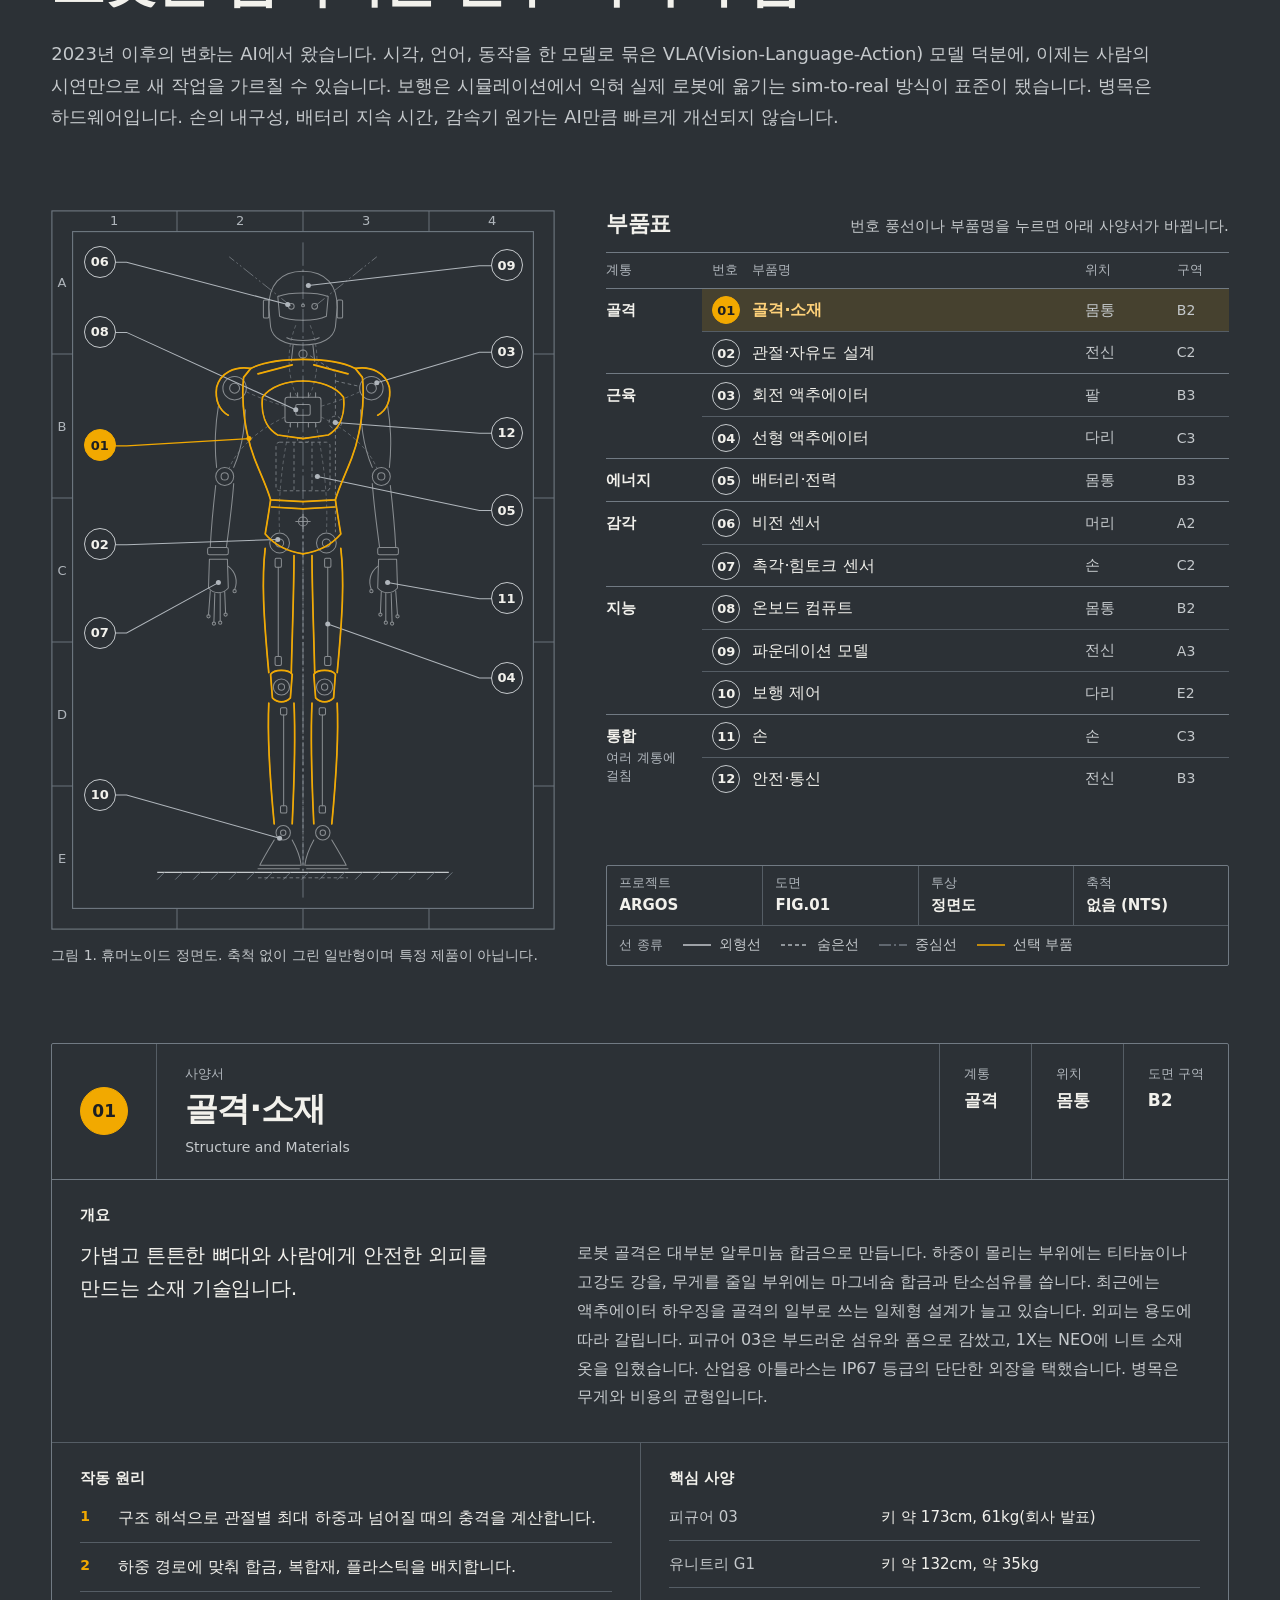
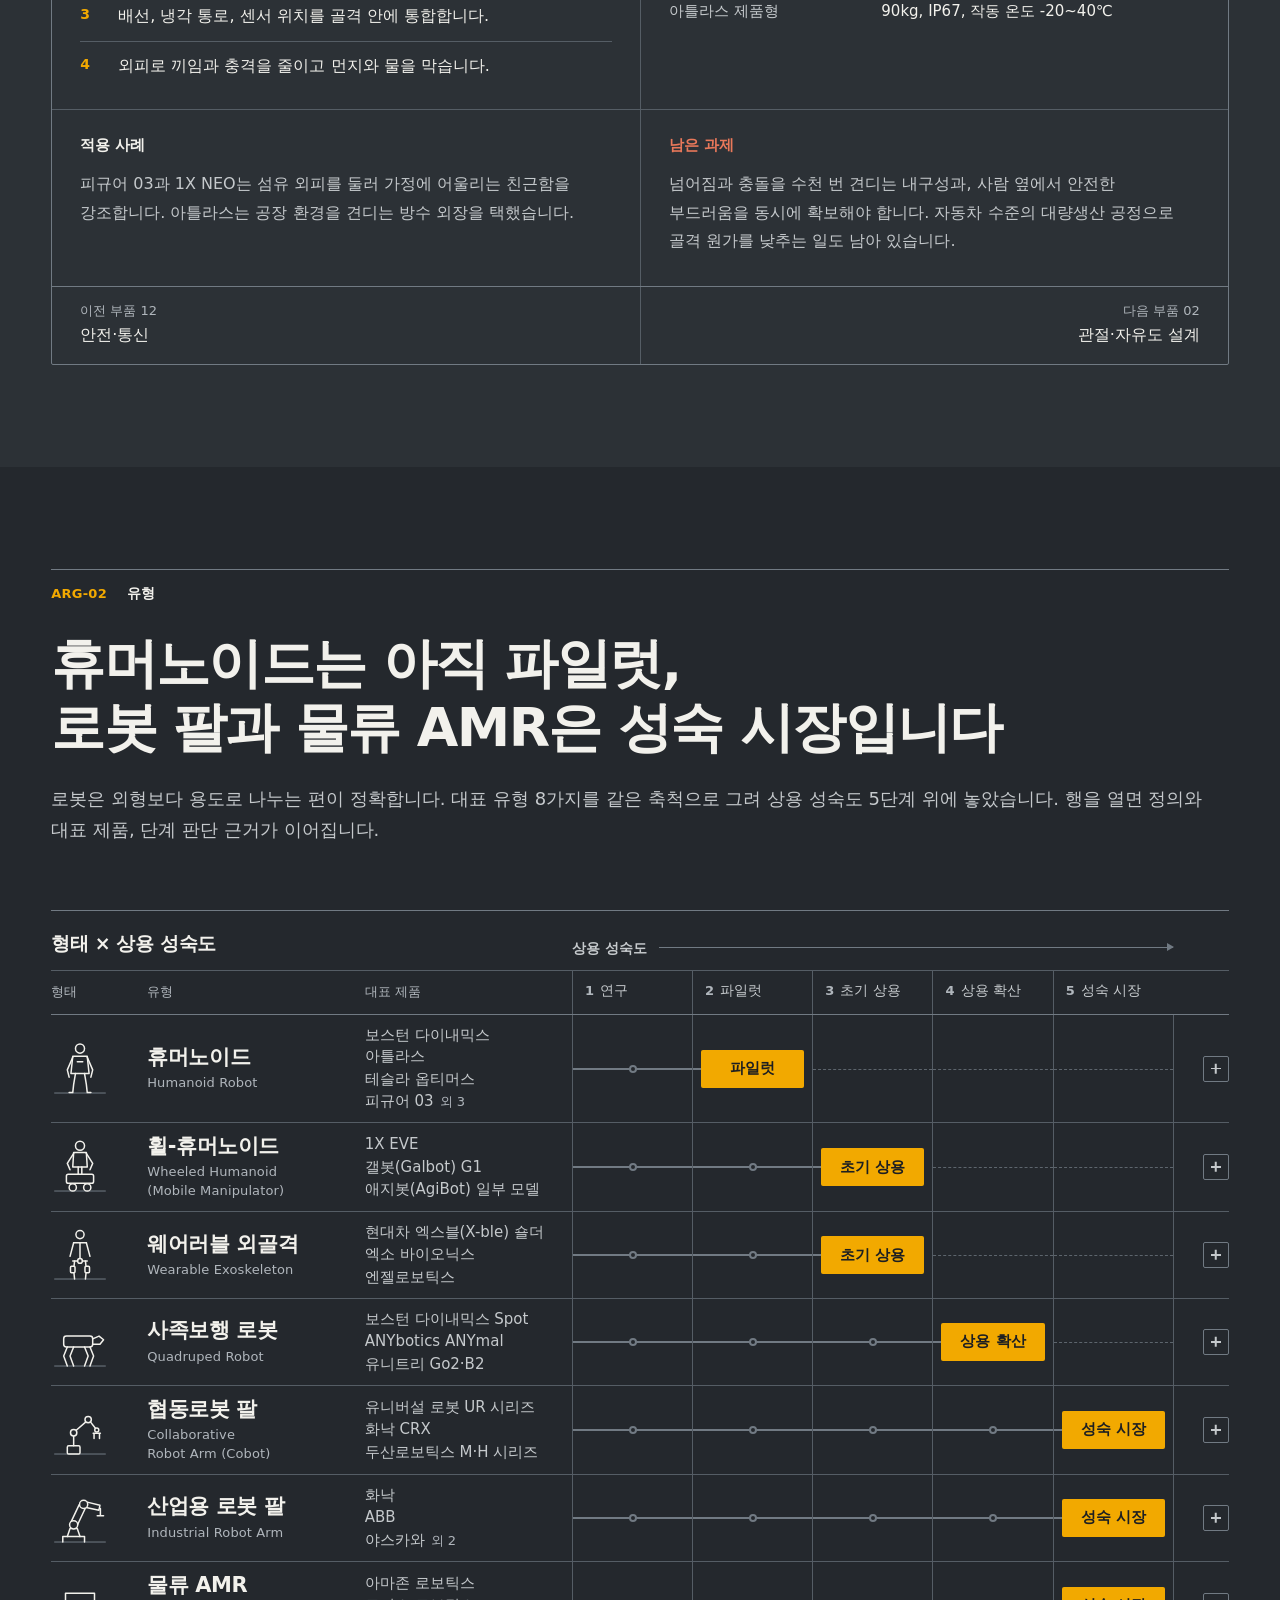
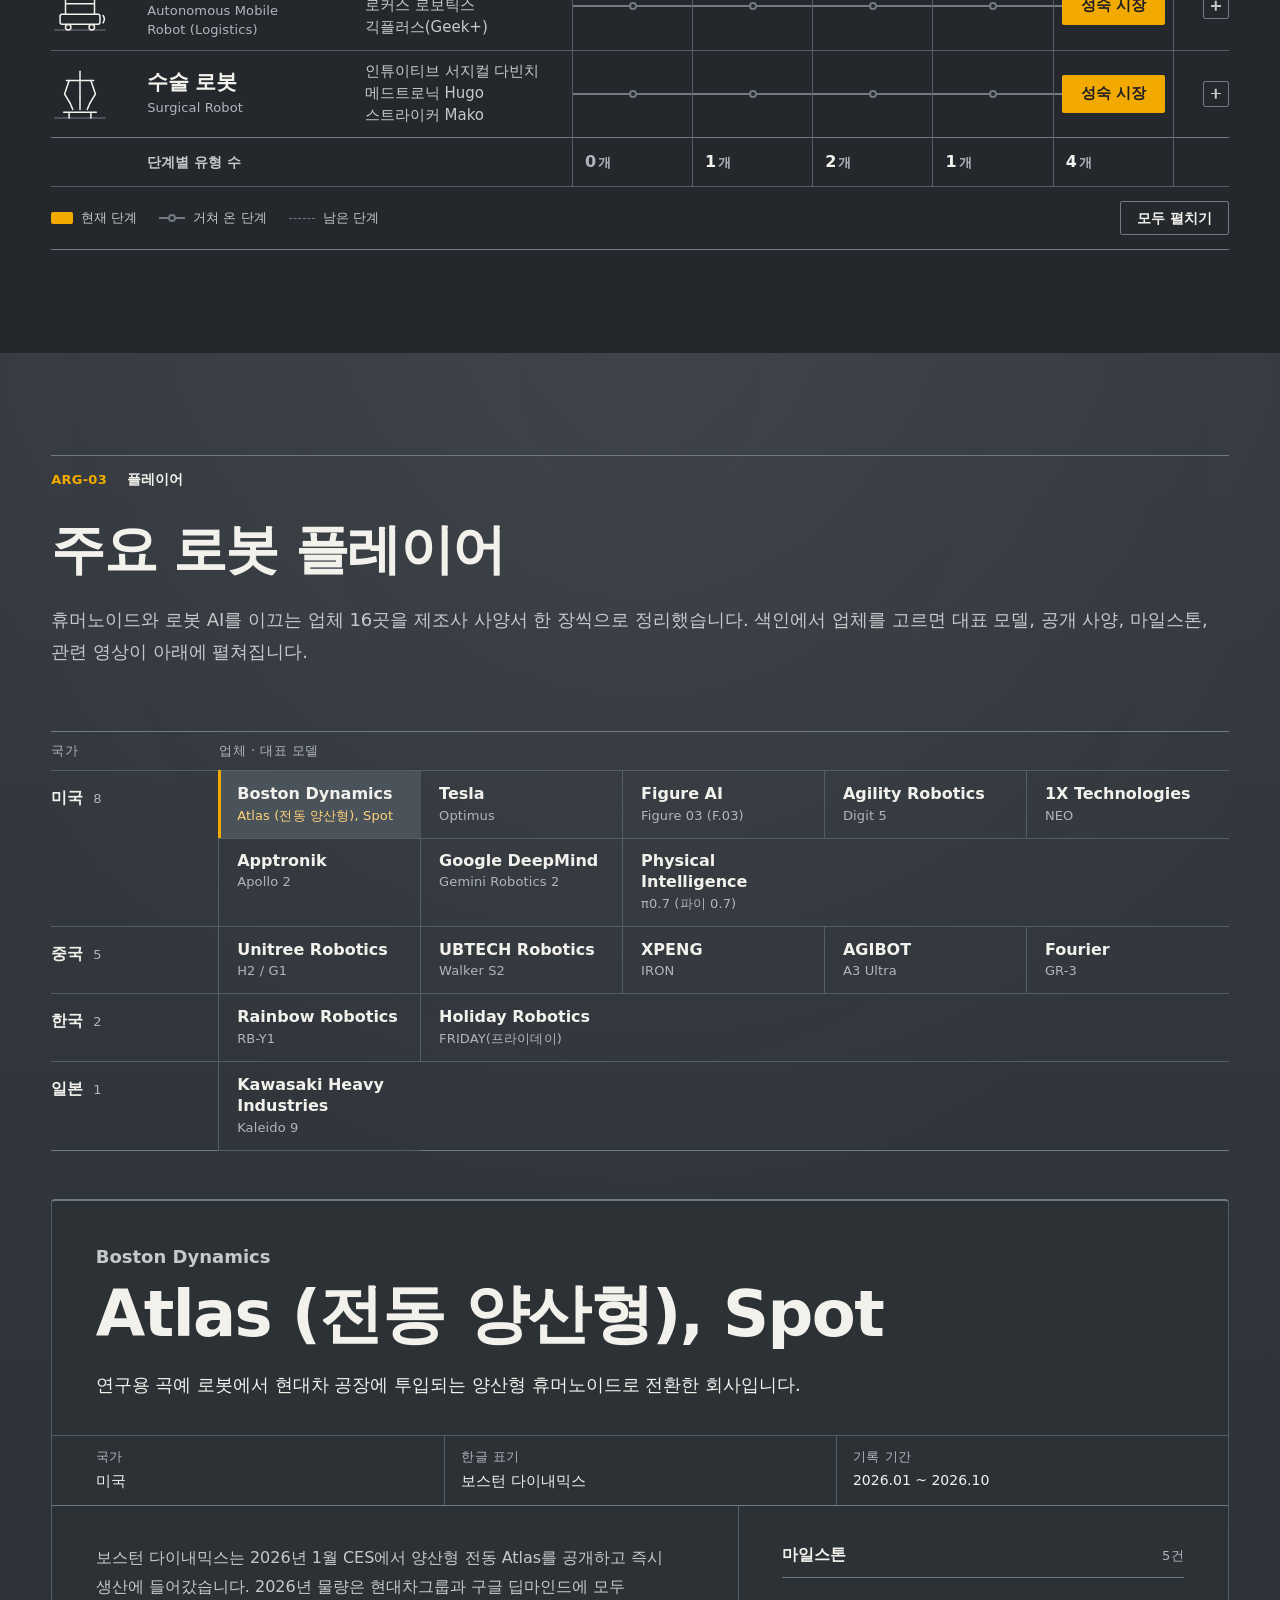
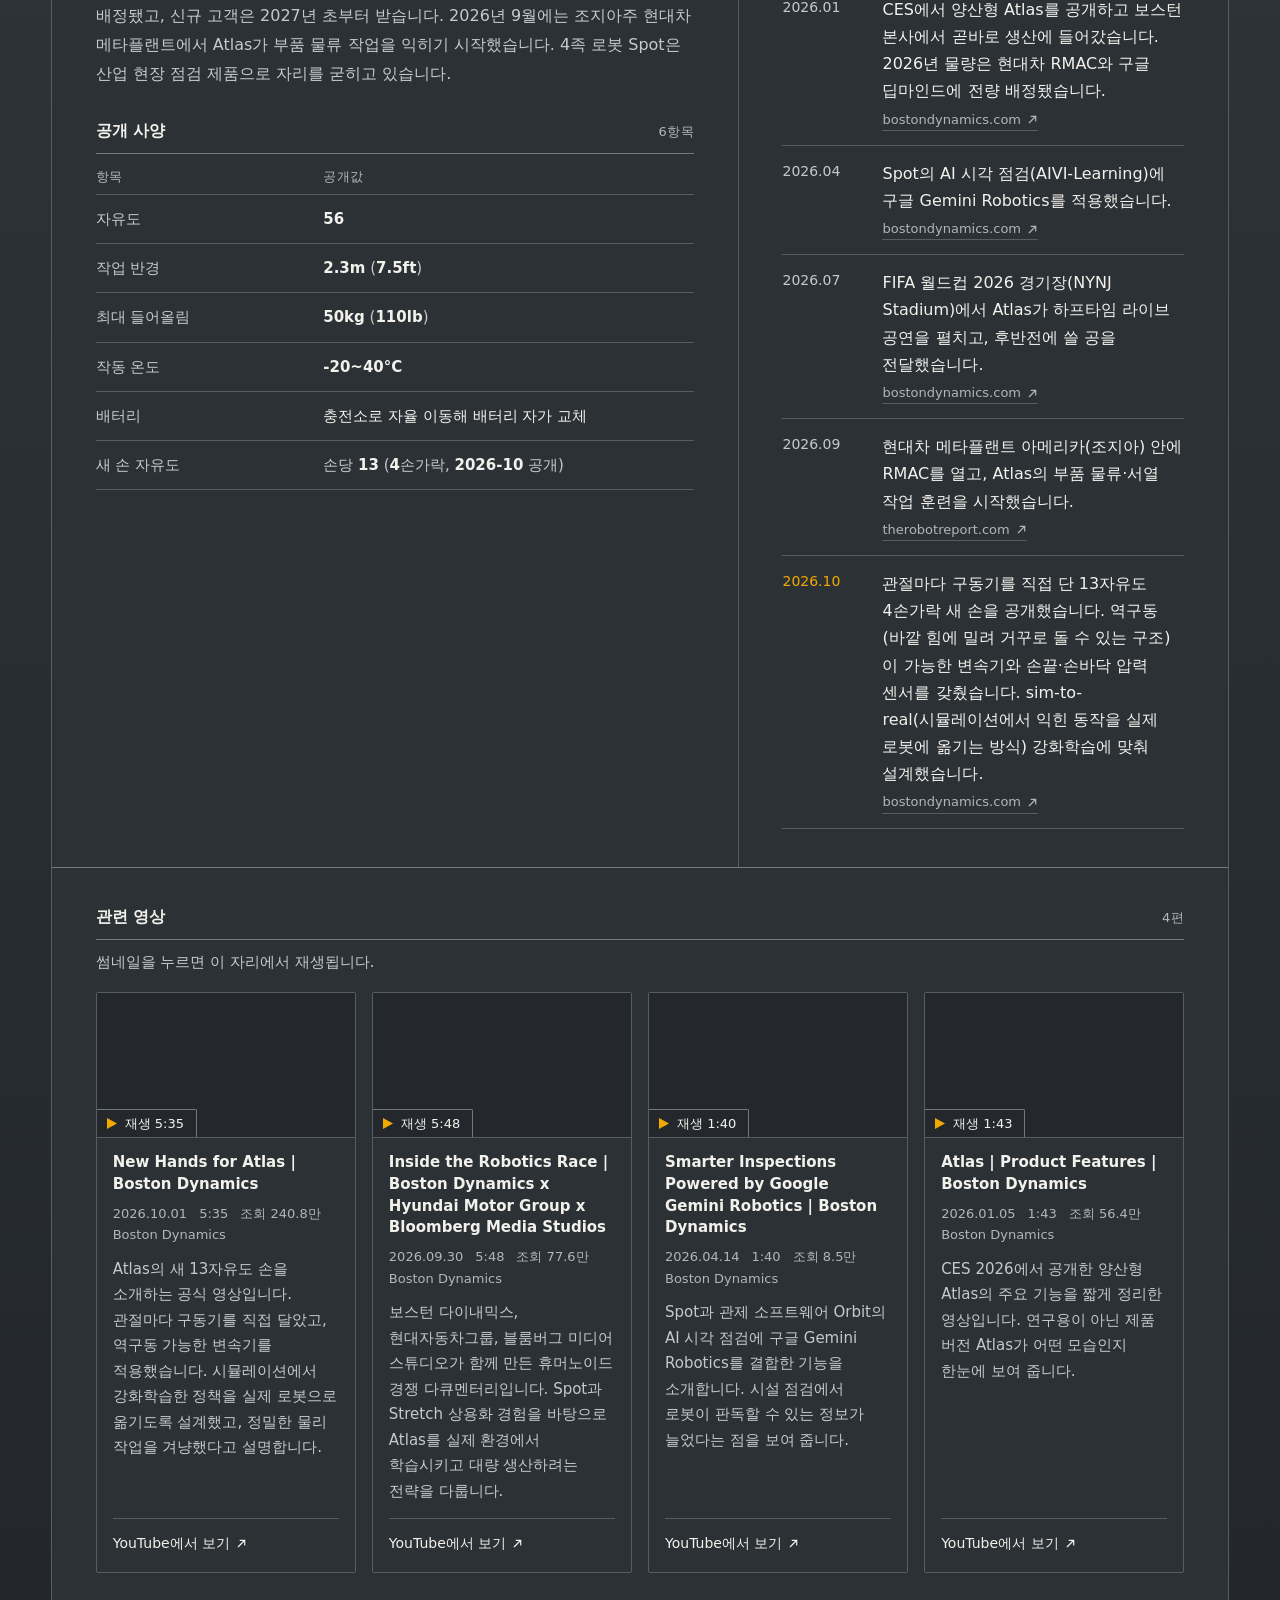
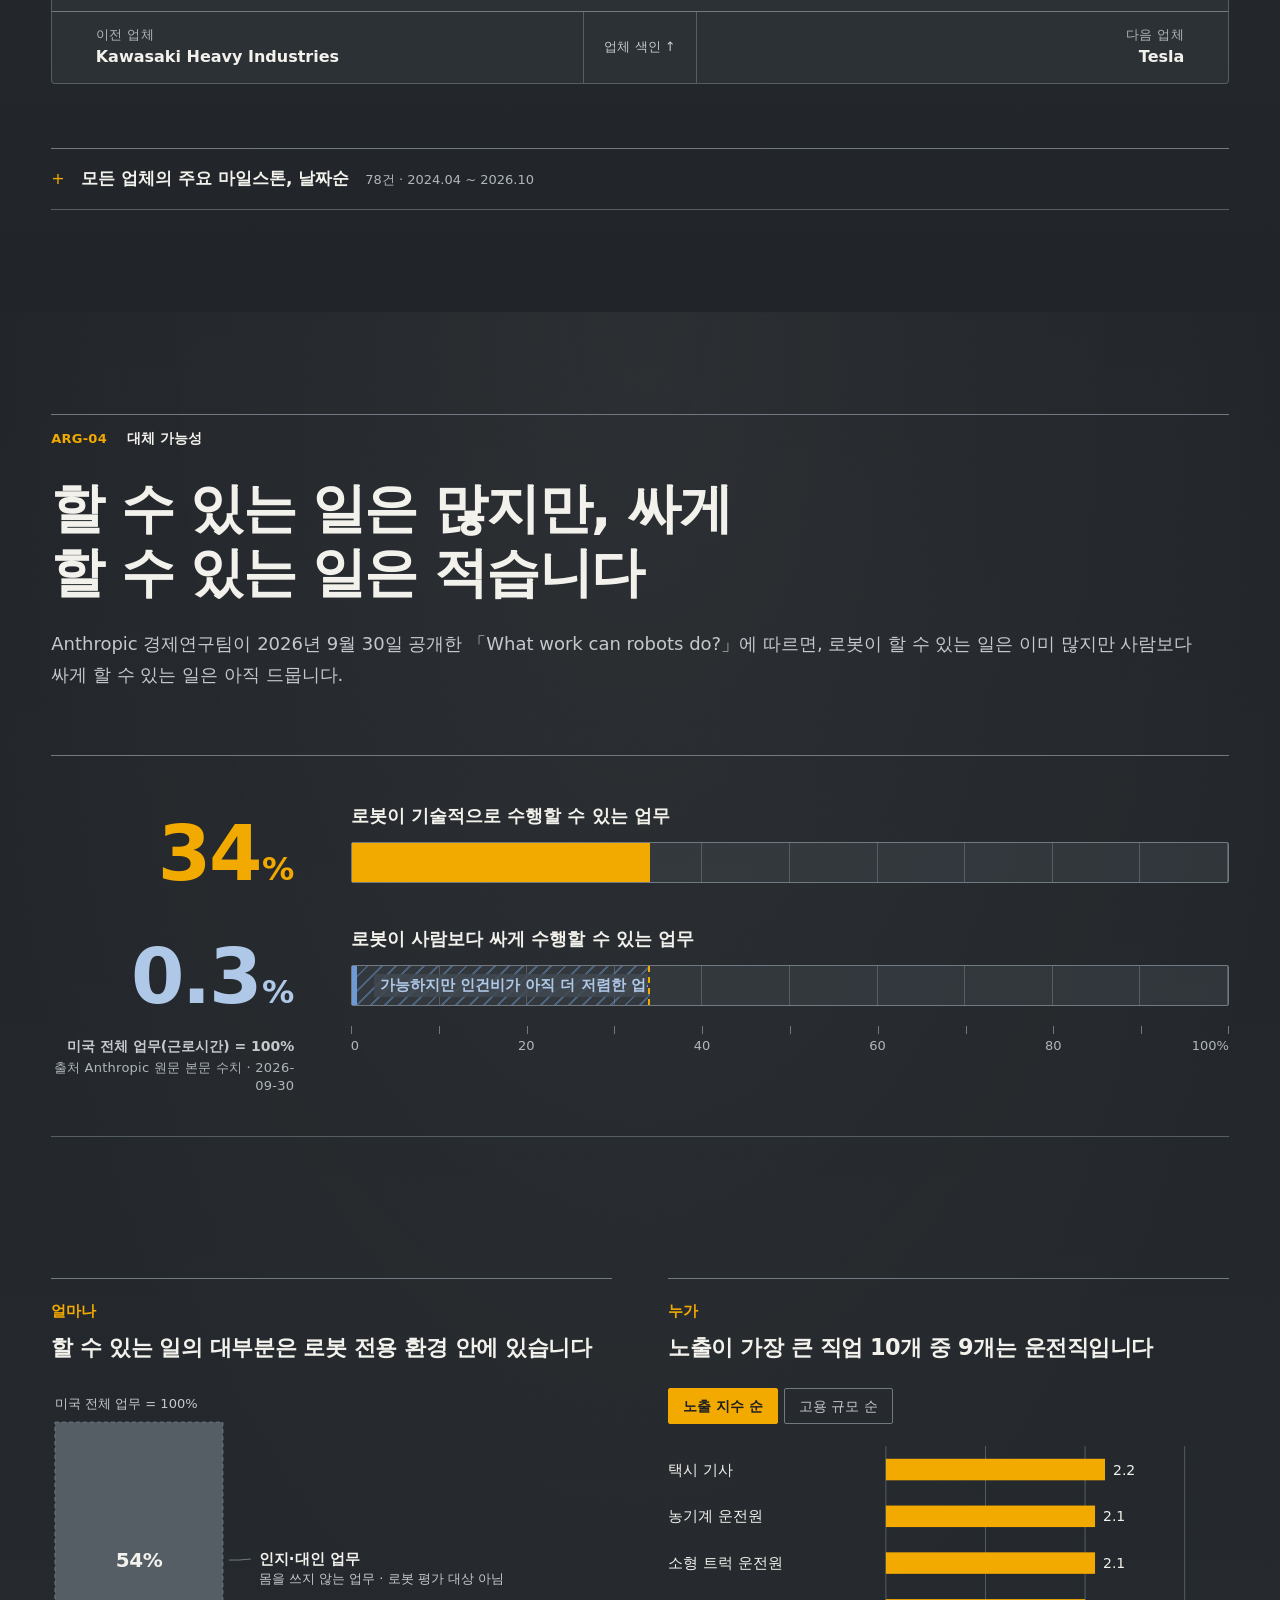
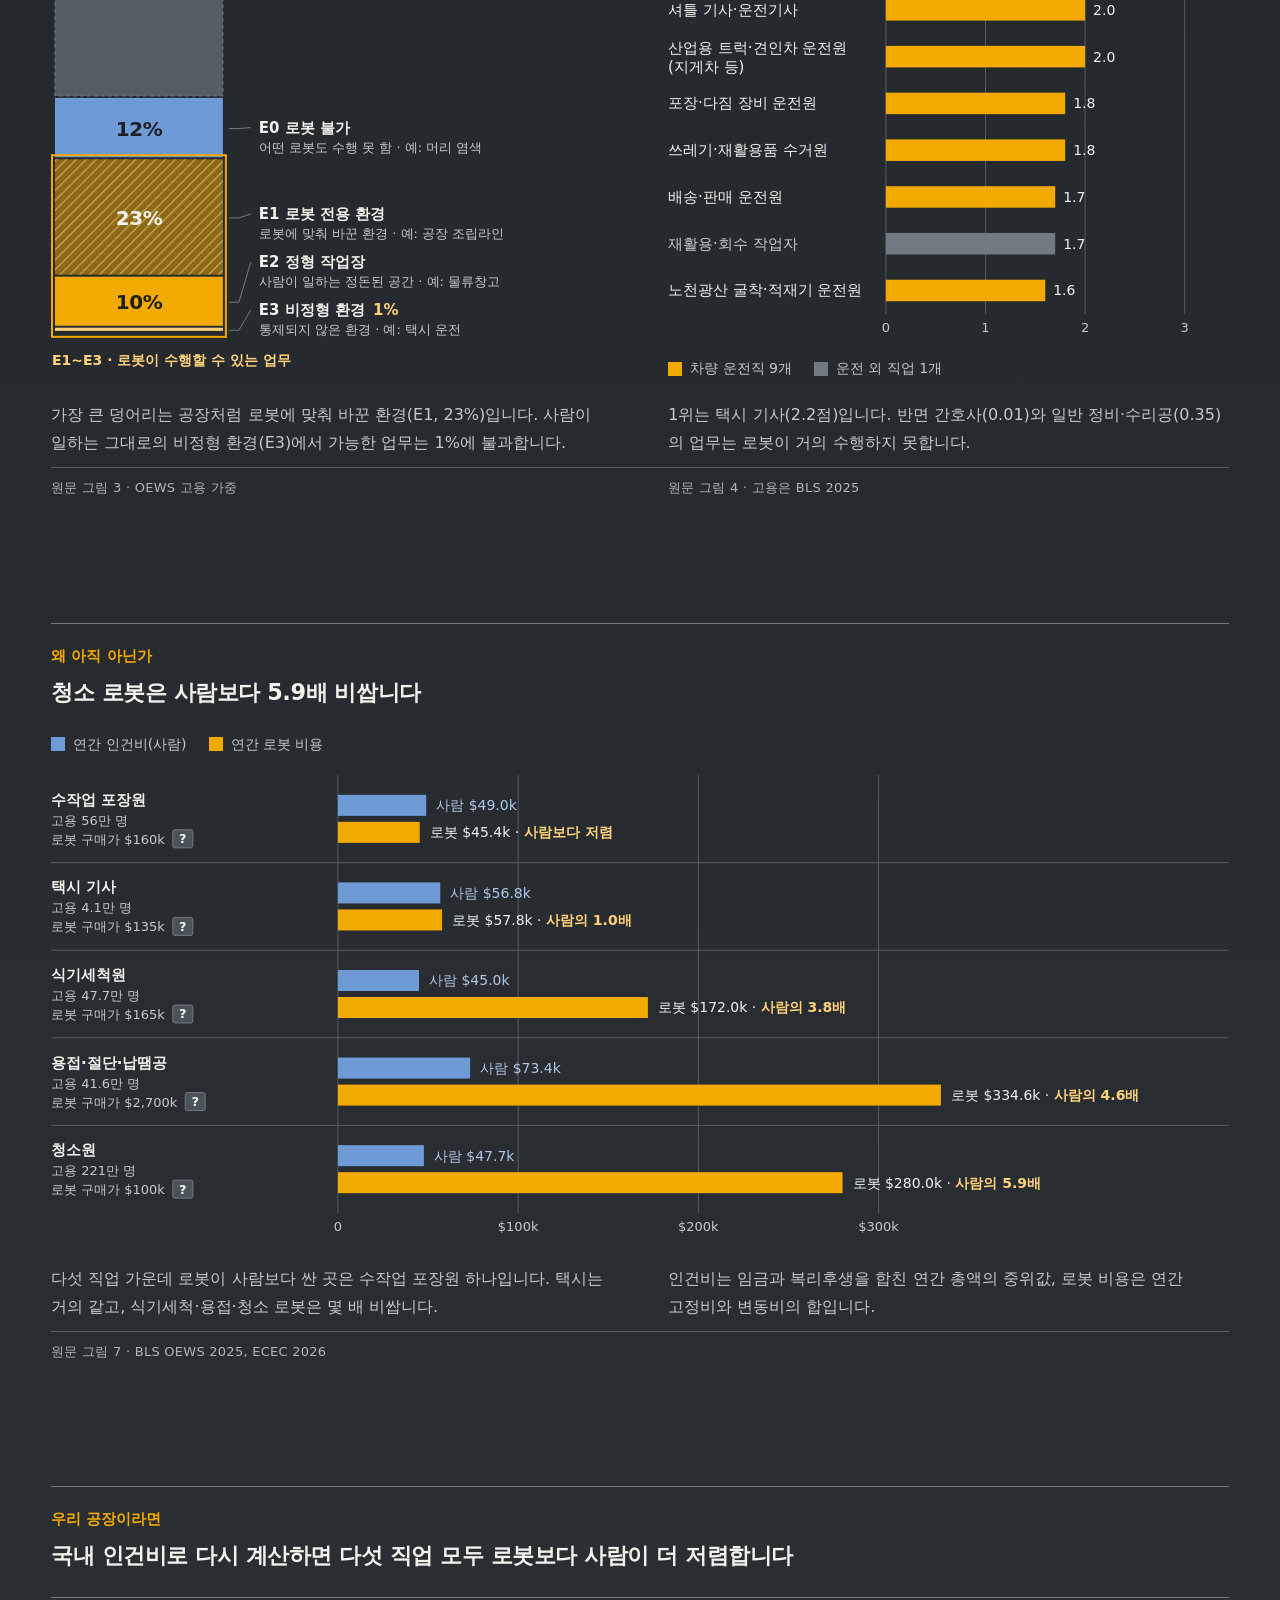
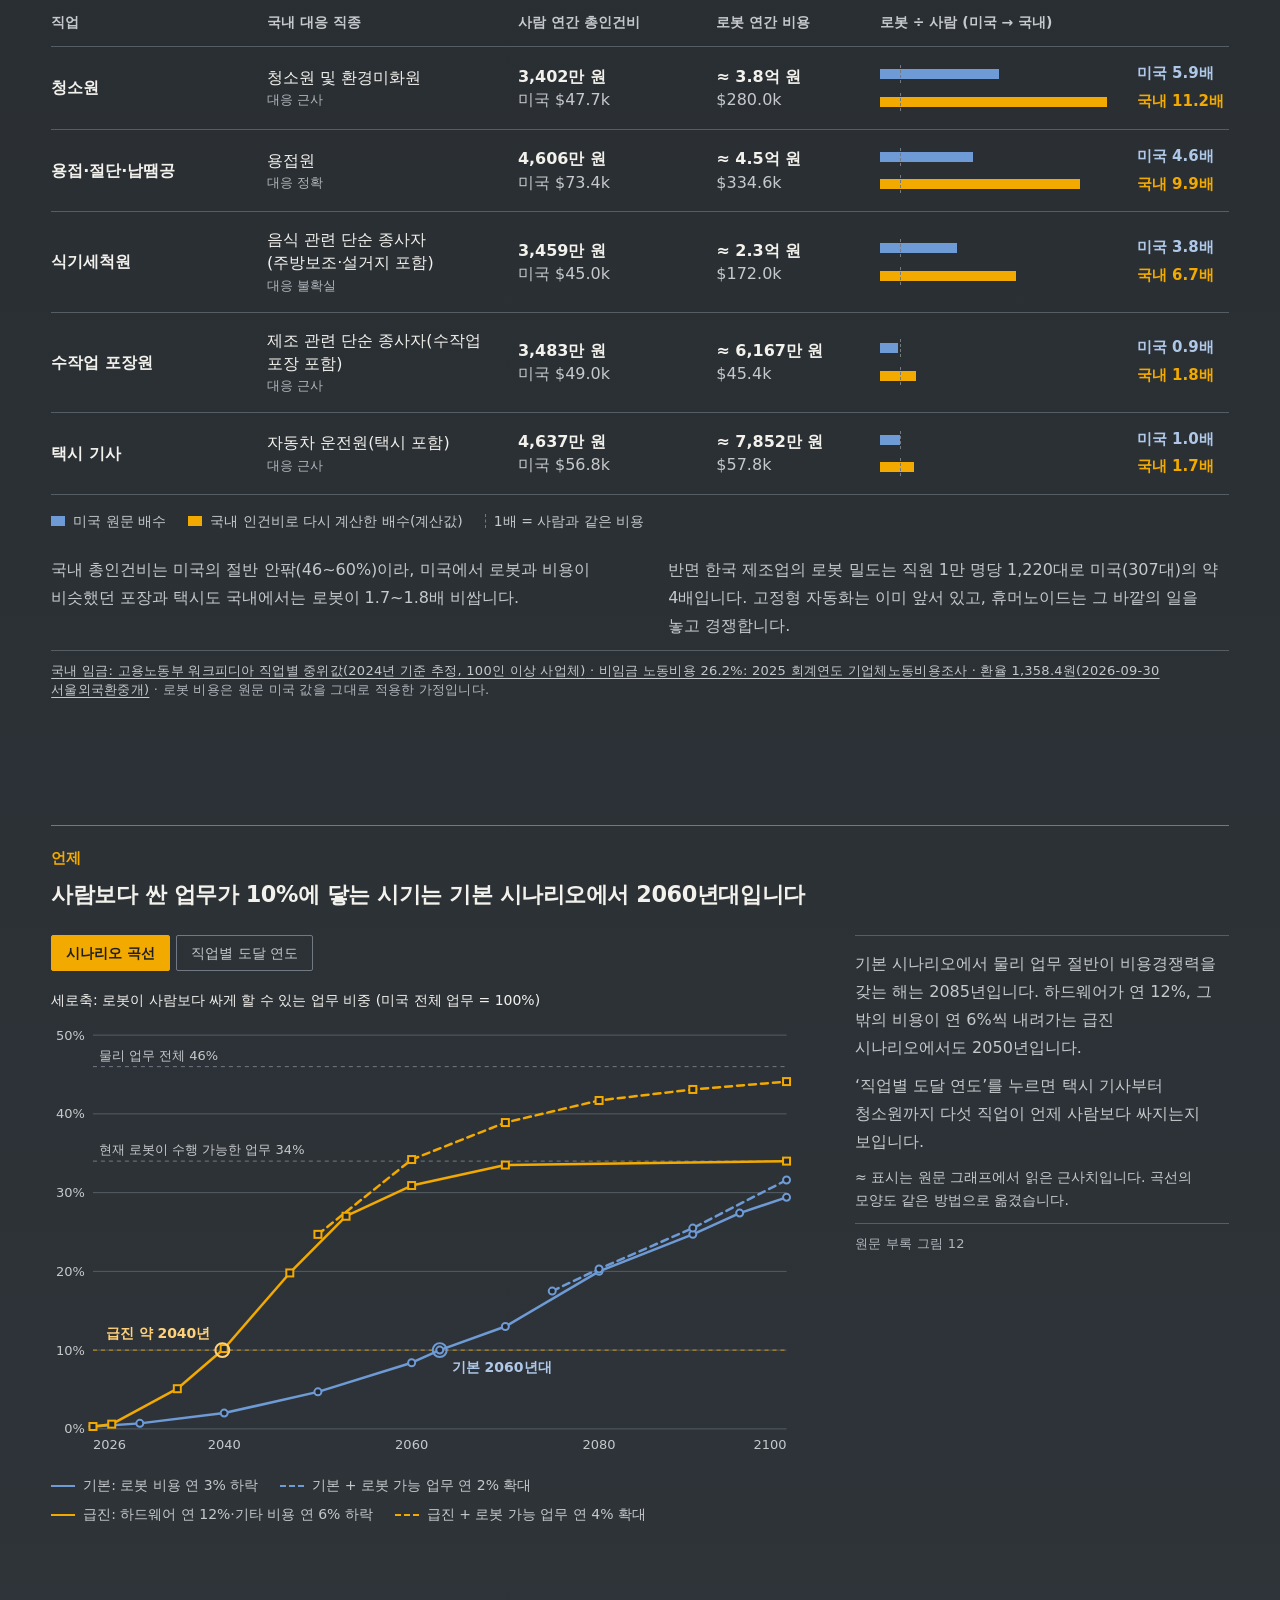
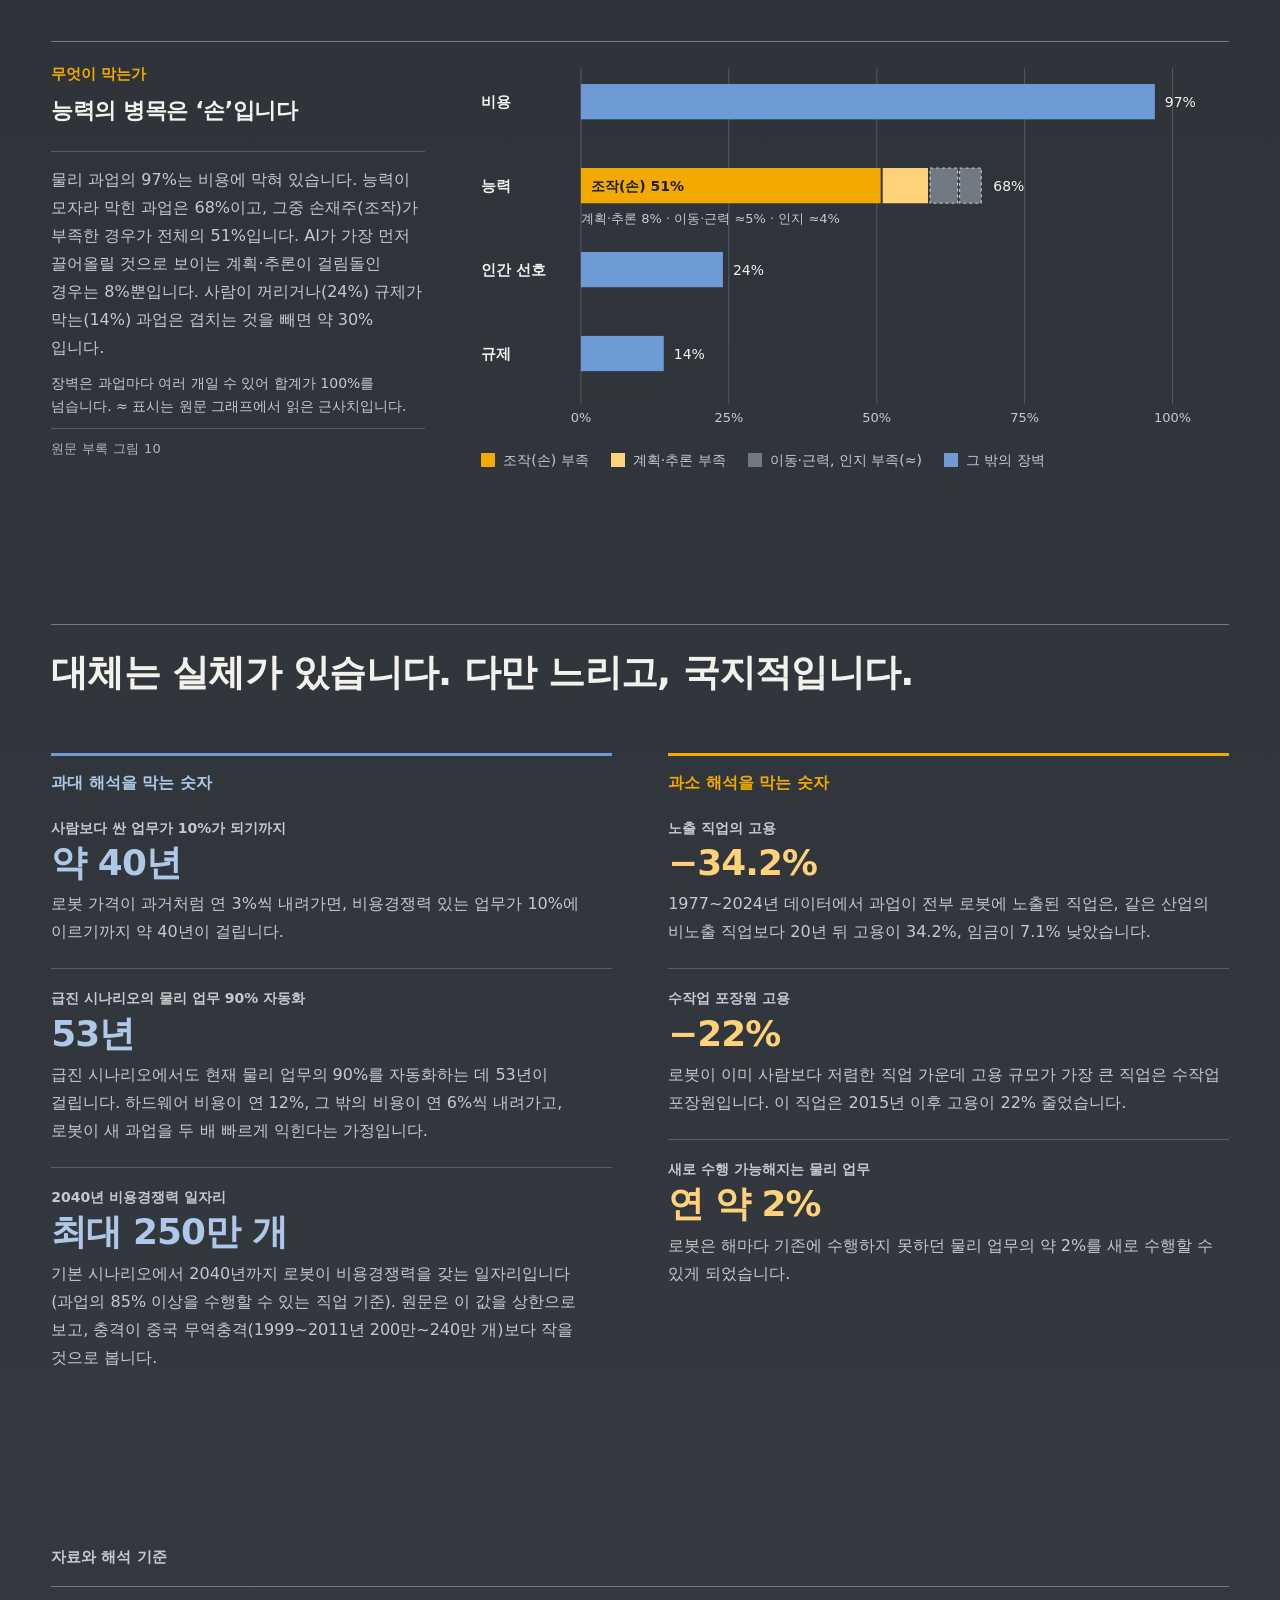
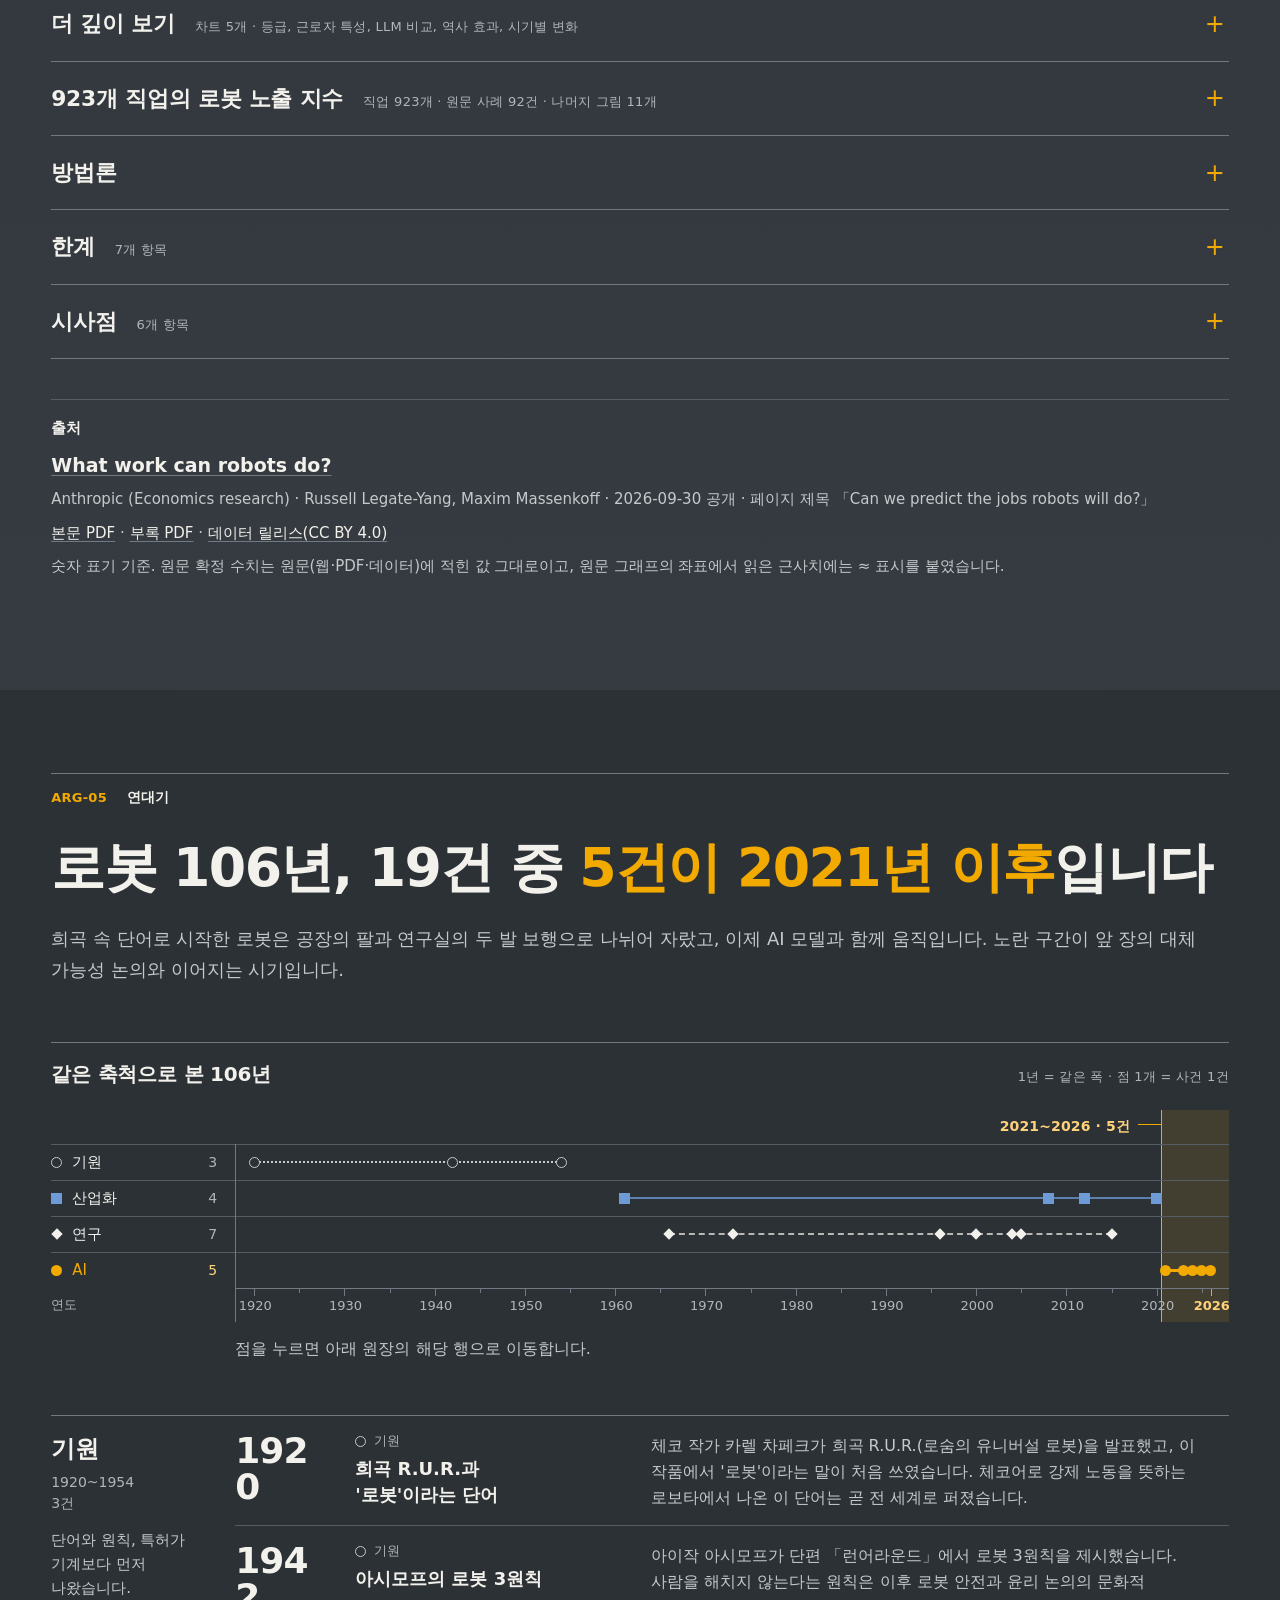
==== commit 9bb16816: "국내 인건비 그림 제목 서술어를 '더 저렴합니다'로 바꾸기 Co-Authored-By: Claude Opus 5.5 <noreply@anthropic.com>" ====
--- a/docs/index.html
+++ b/docs/index.html
@@ -6505,7 +6505,7 @@
       <div class="rl-band is-full is-kr">
         <figure class="rl-fig" id="rl-f-kr">
           <p class="rl-q">우리 공장이라면</p>
-          <h3 class="rl-ft">국내 인건비로 다시 계산하면 다섯 직업 모두 로봇보다 사람이 쌉니다</h3>
+          <h3 class="rl-ft">국내 인건비로 다시 계산하면 다섯 직업 모두 로봇보다 사람이 더 저렴합니다</h3>
           <div class="rl-kr" data-kr></div>
           <figcaption class="rl-cap">
             <p>국내 총인건비는 미국의 절반 안팎(46~60%)이라, 미국에서 로봇과 비용이 비슷했던 포장과 택시도 국내에서는 로봇이 1.7~1.8배 비쌉니다.</p>
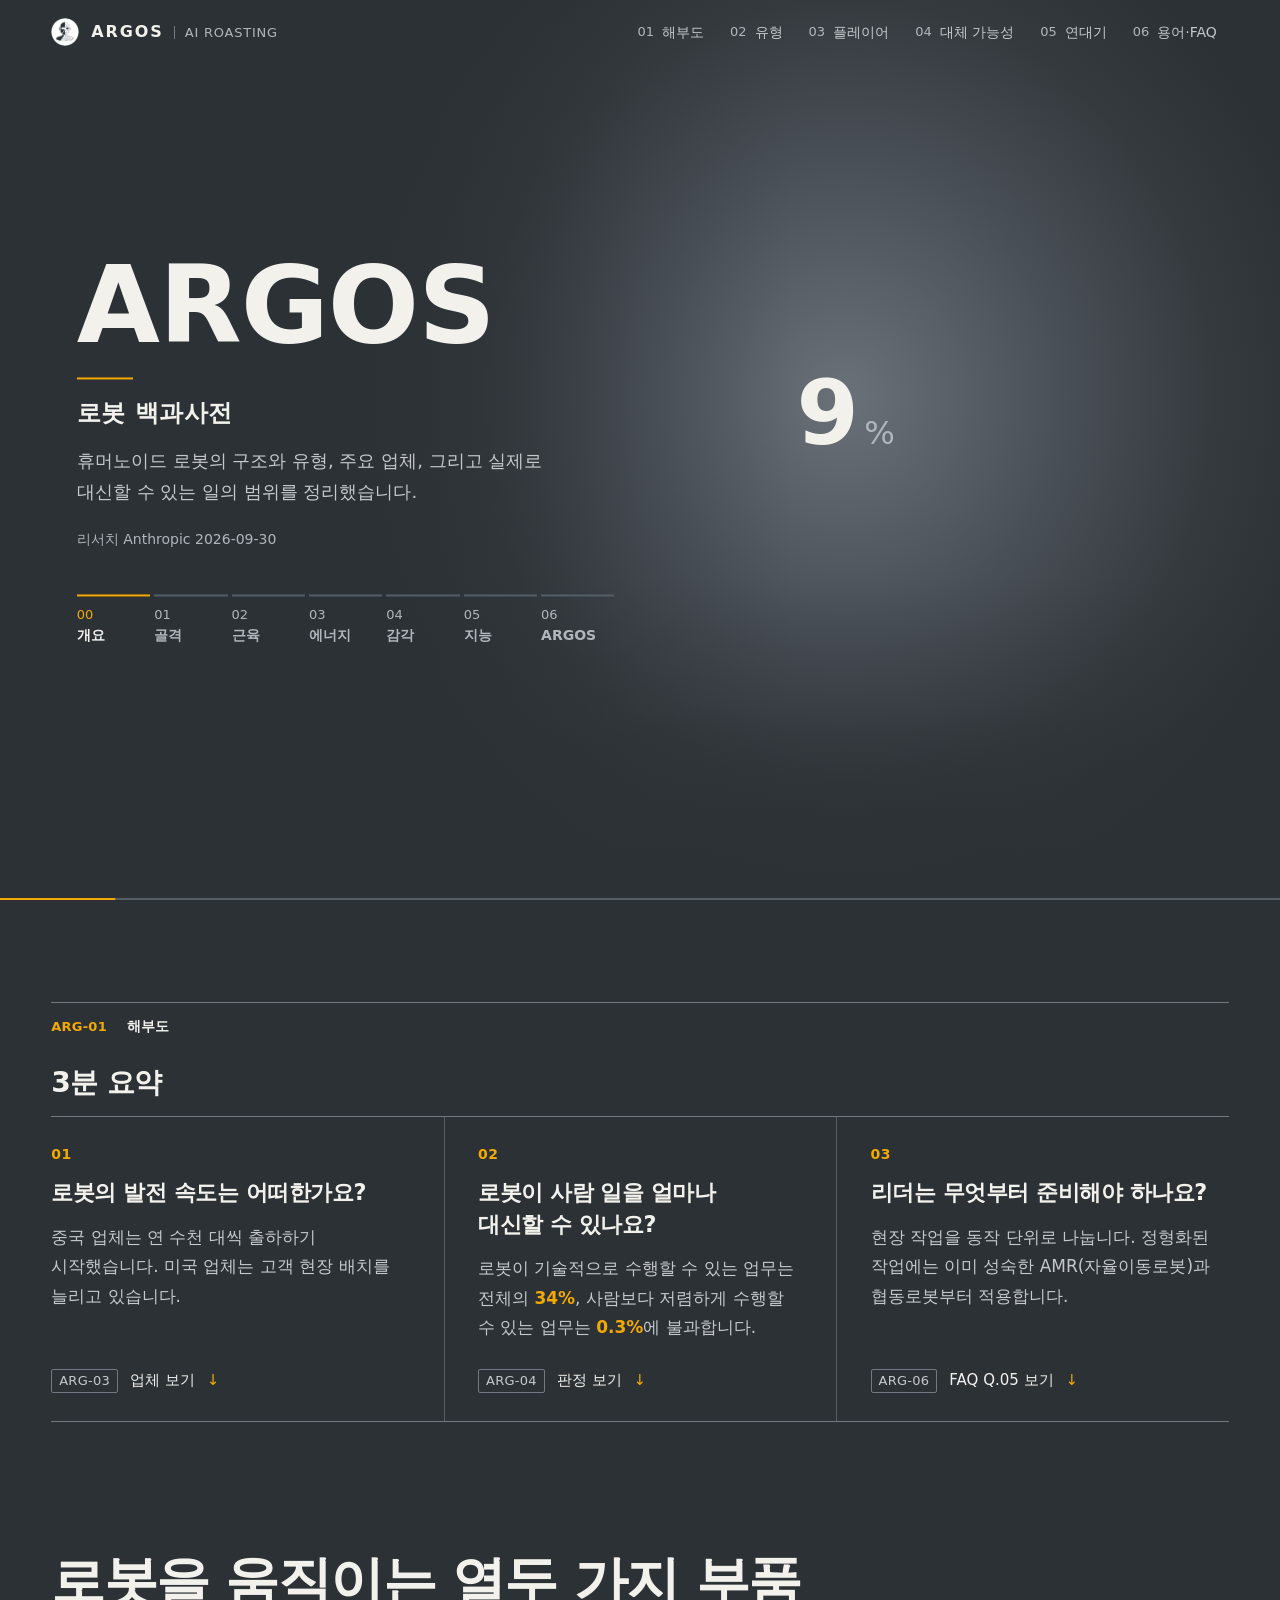
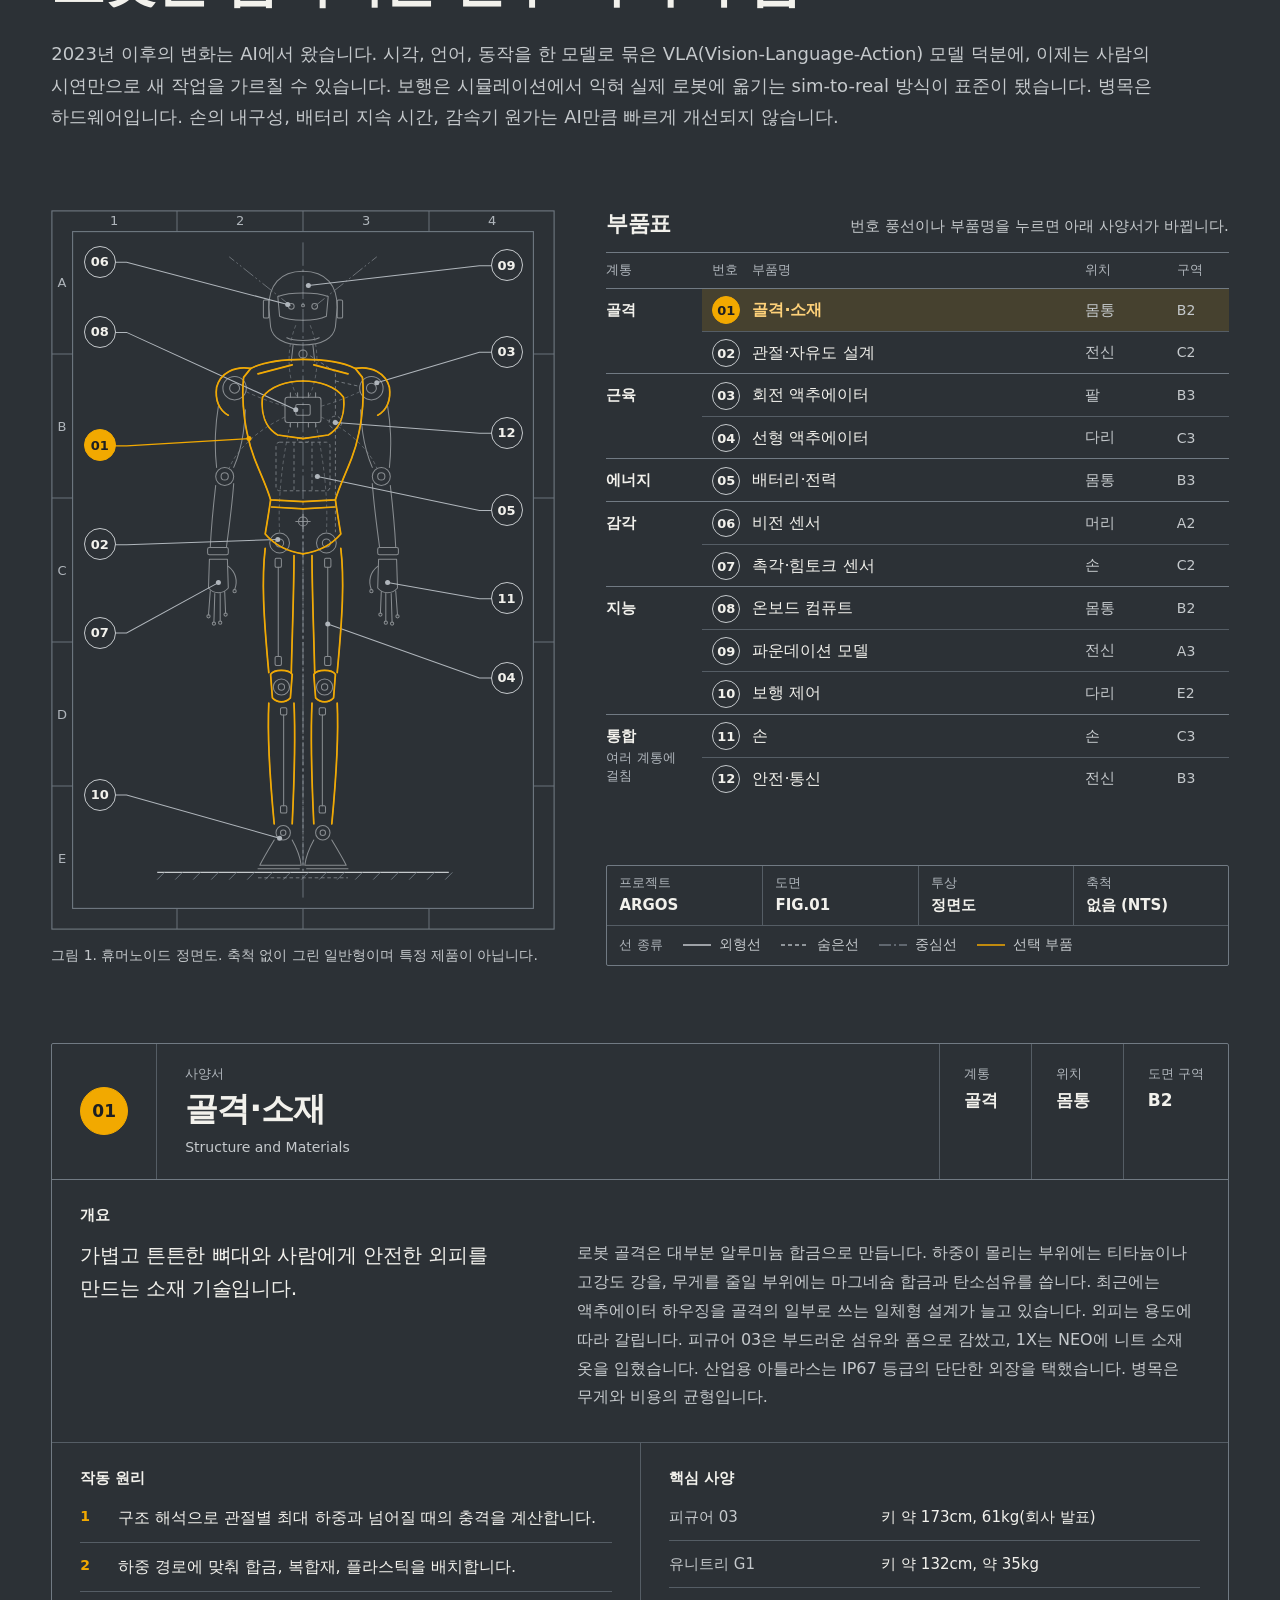
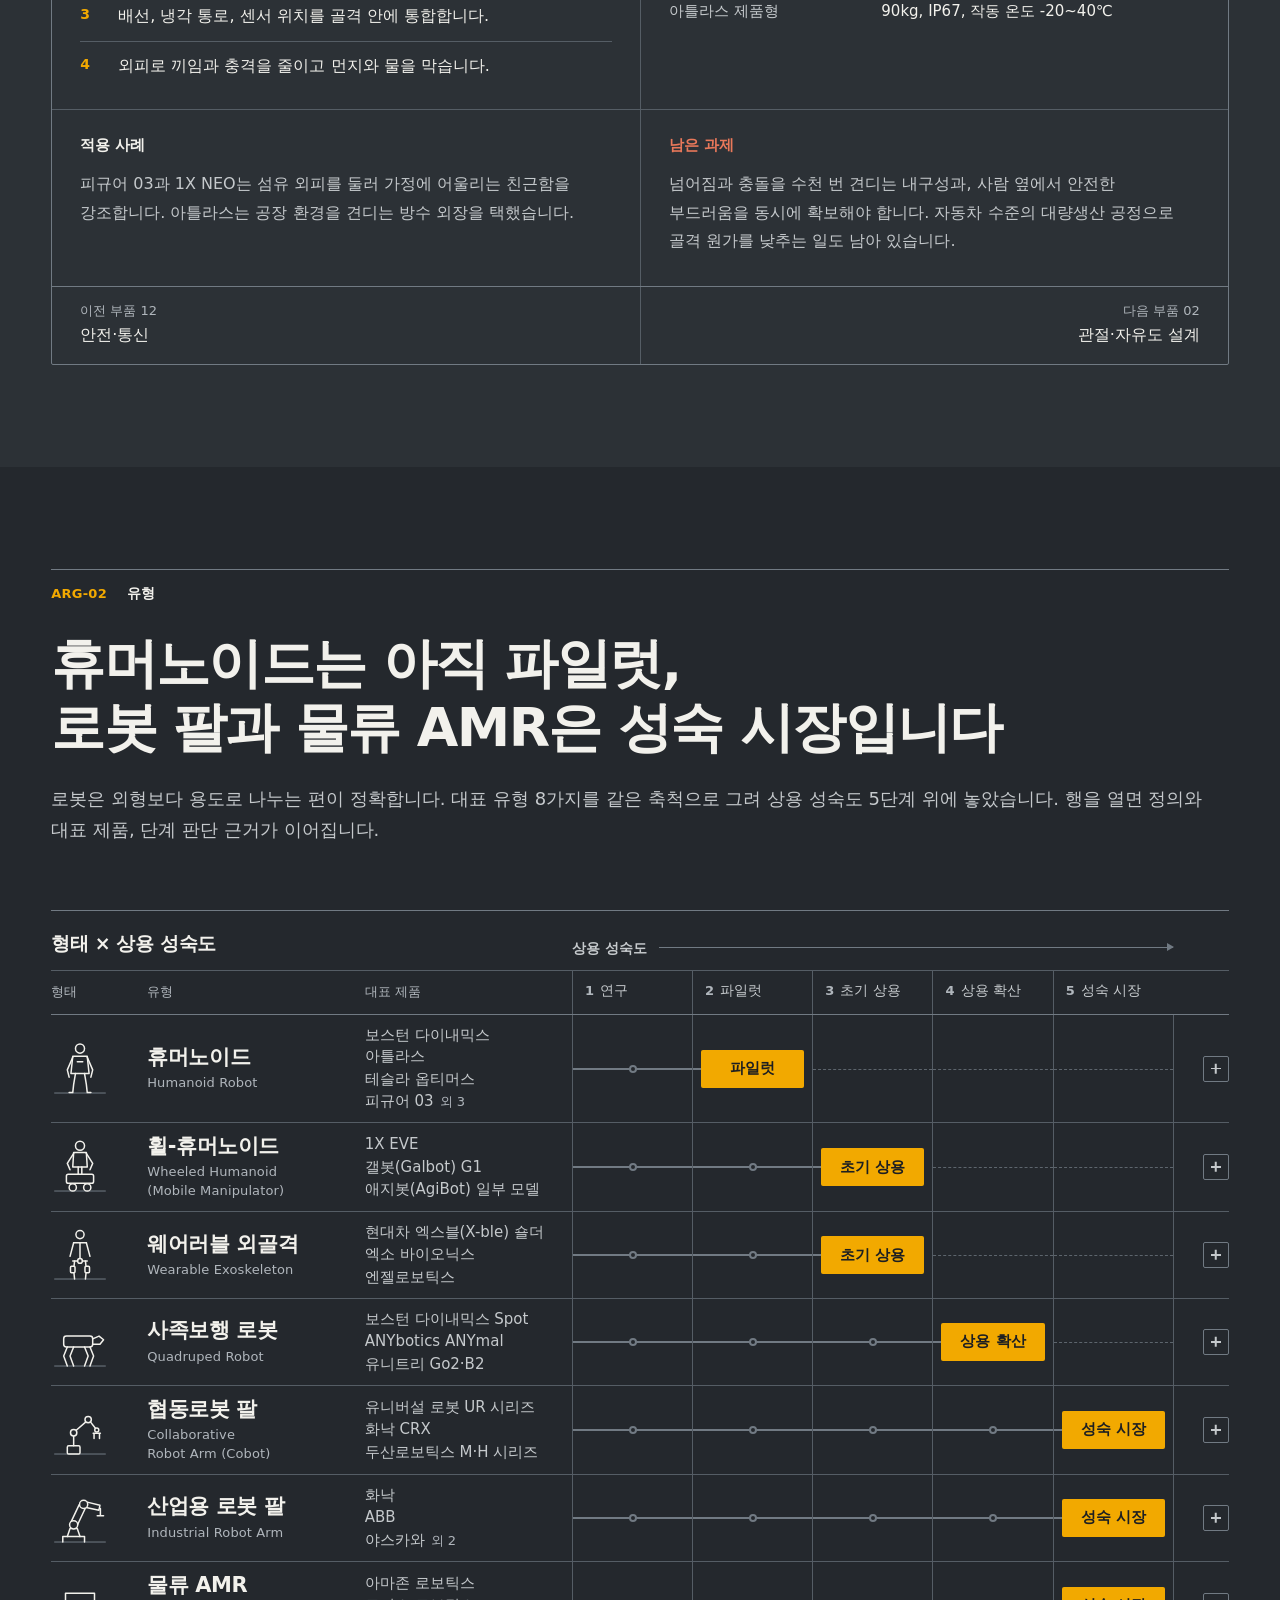
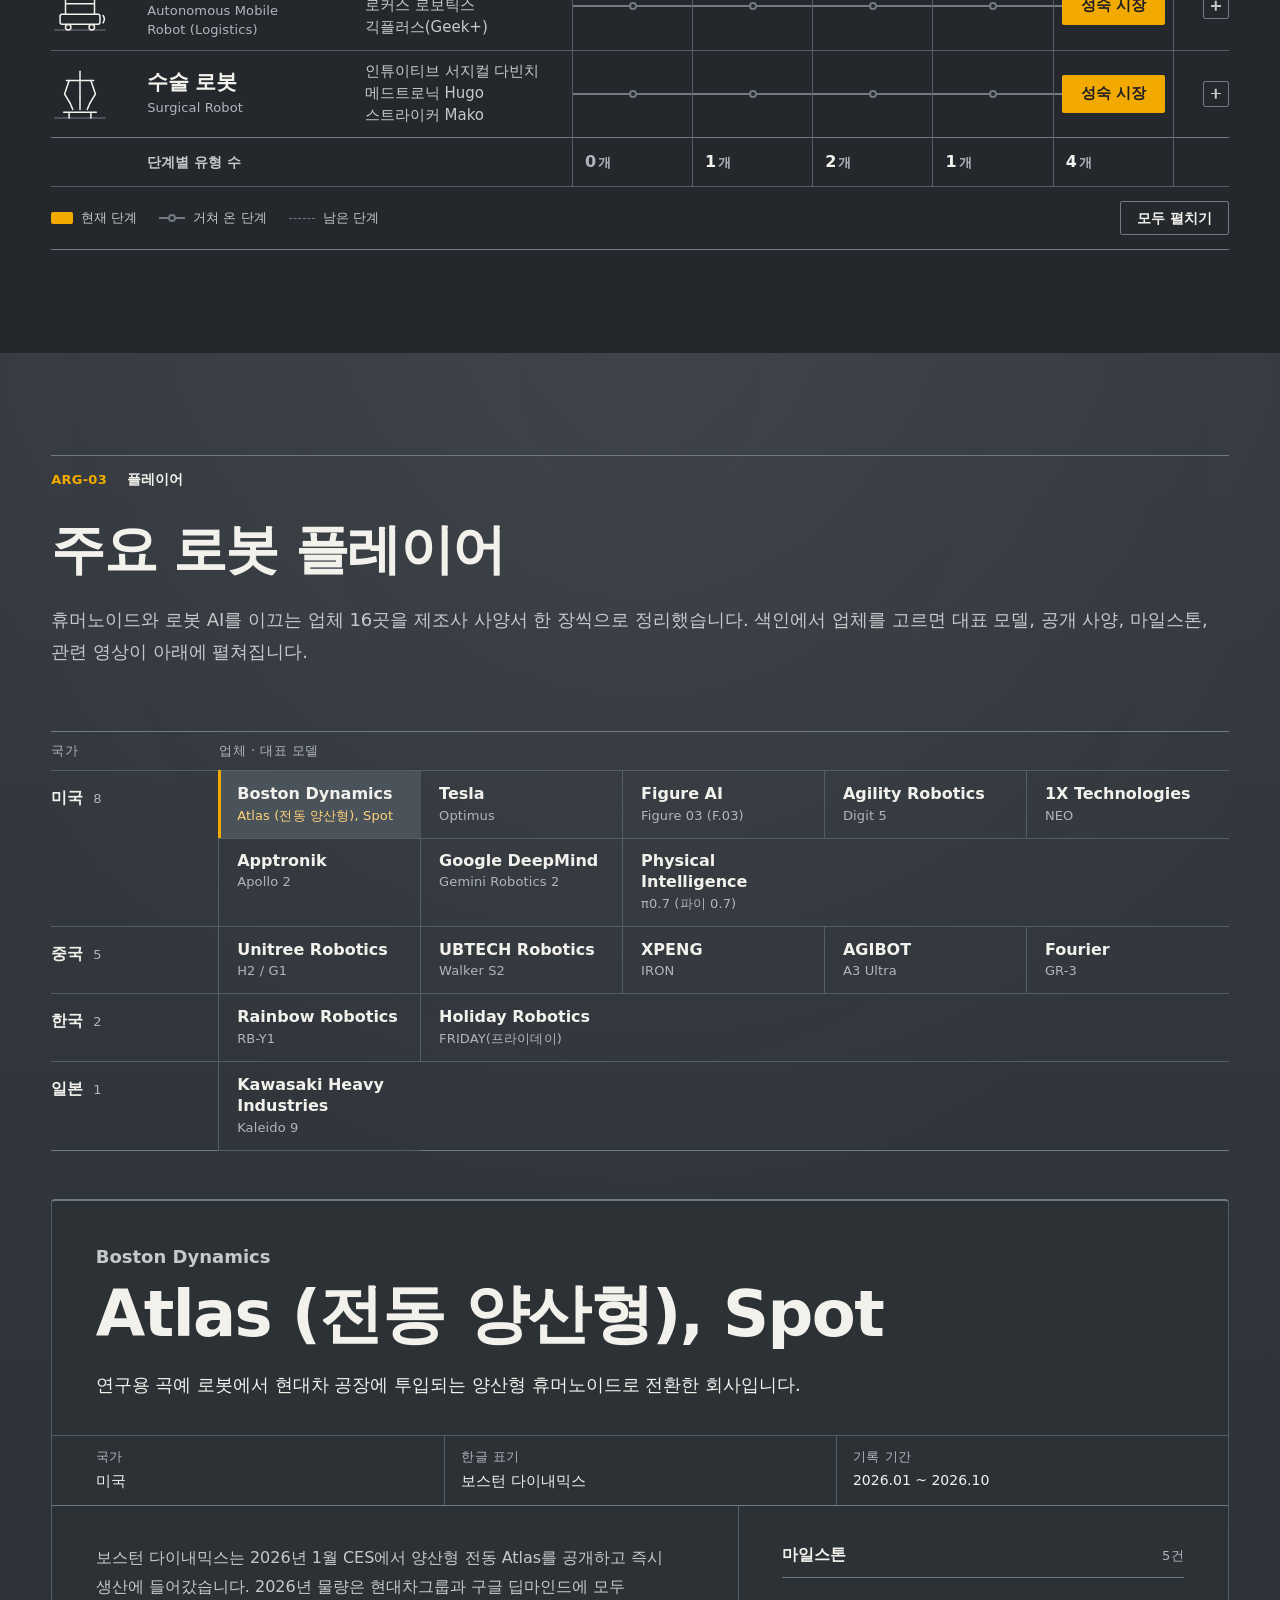
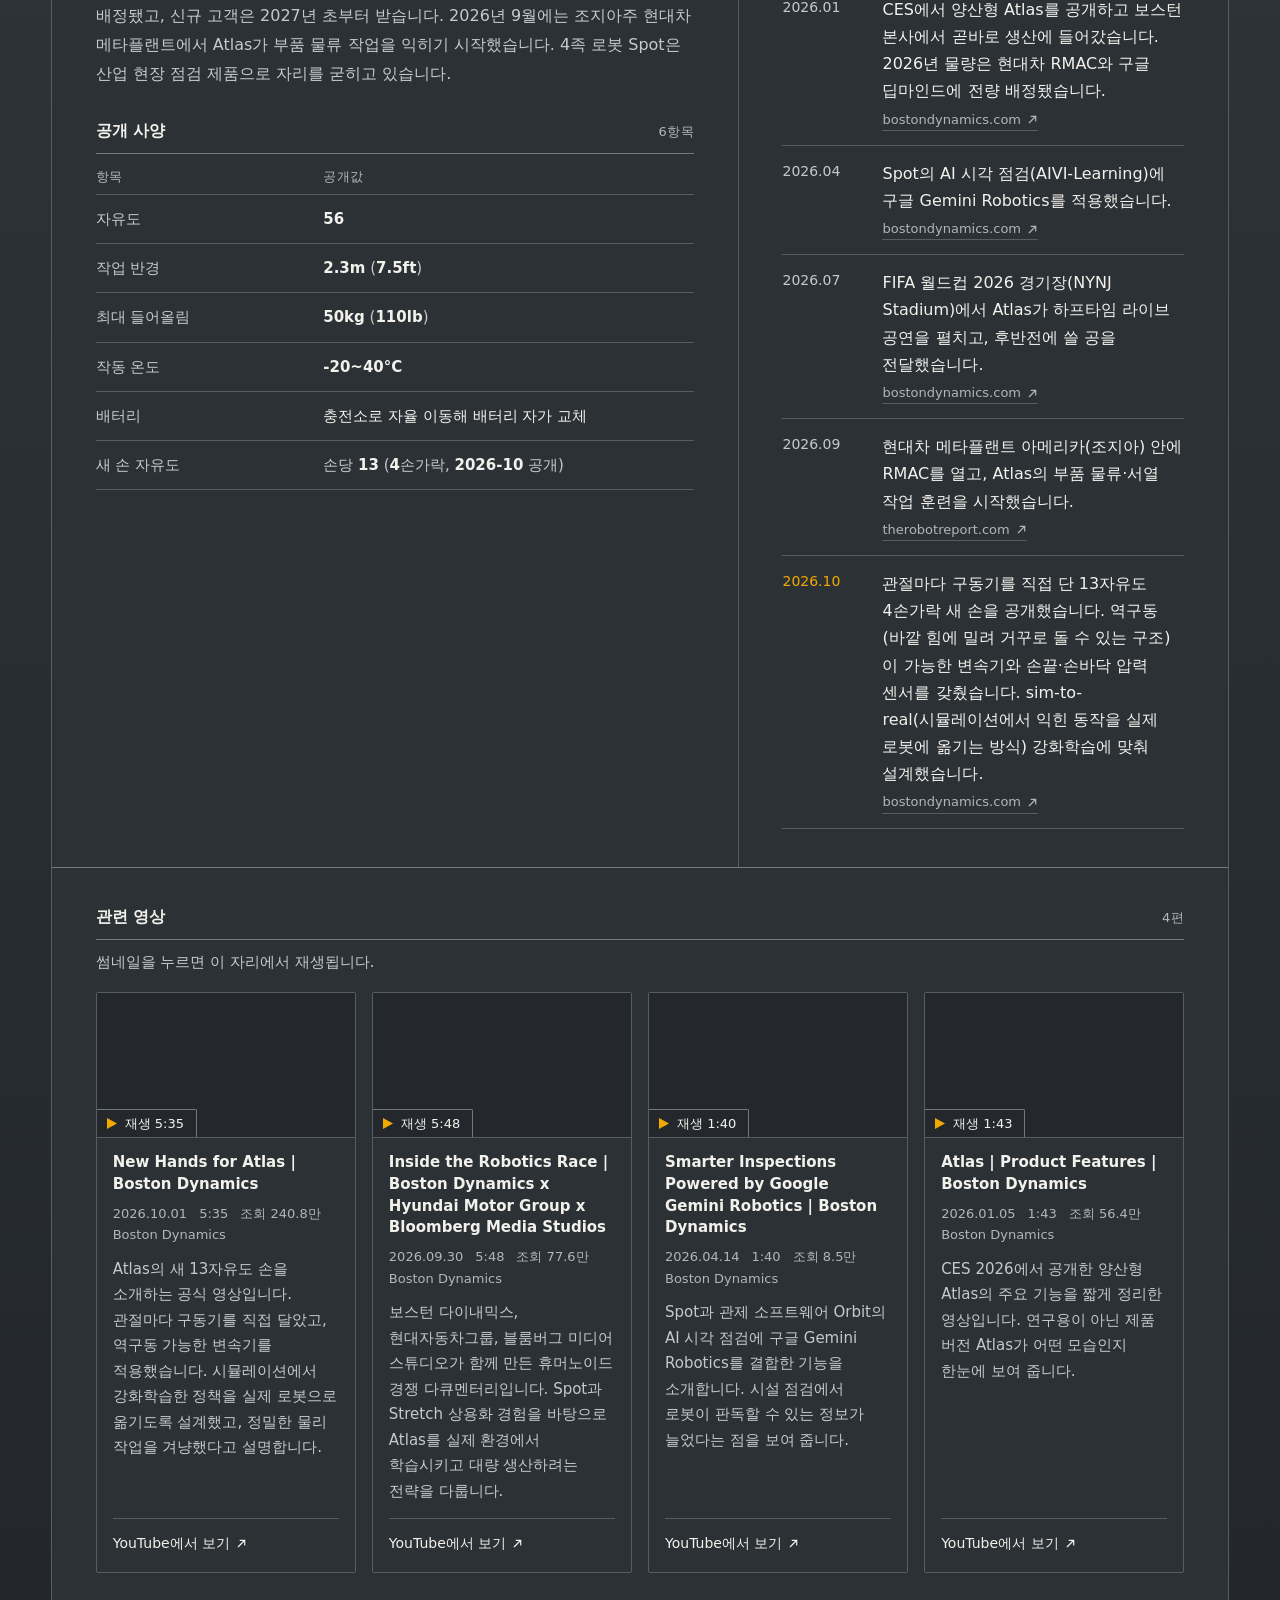
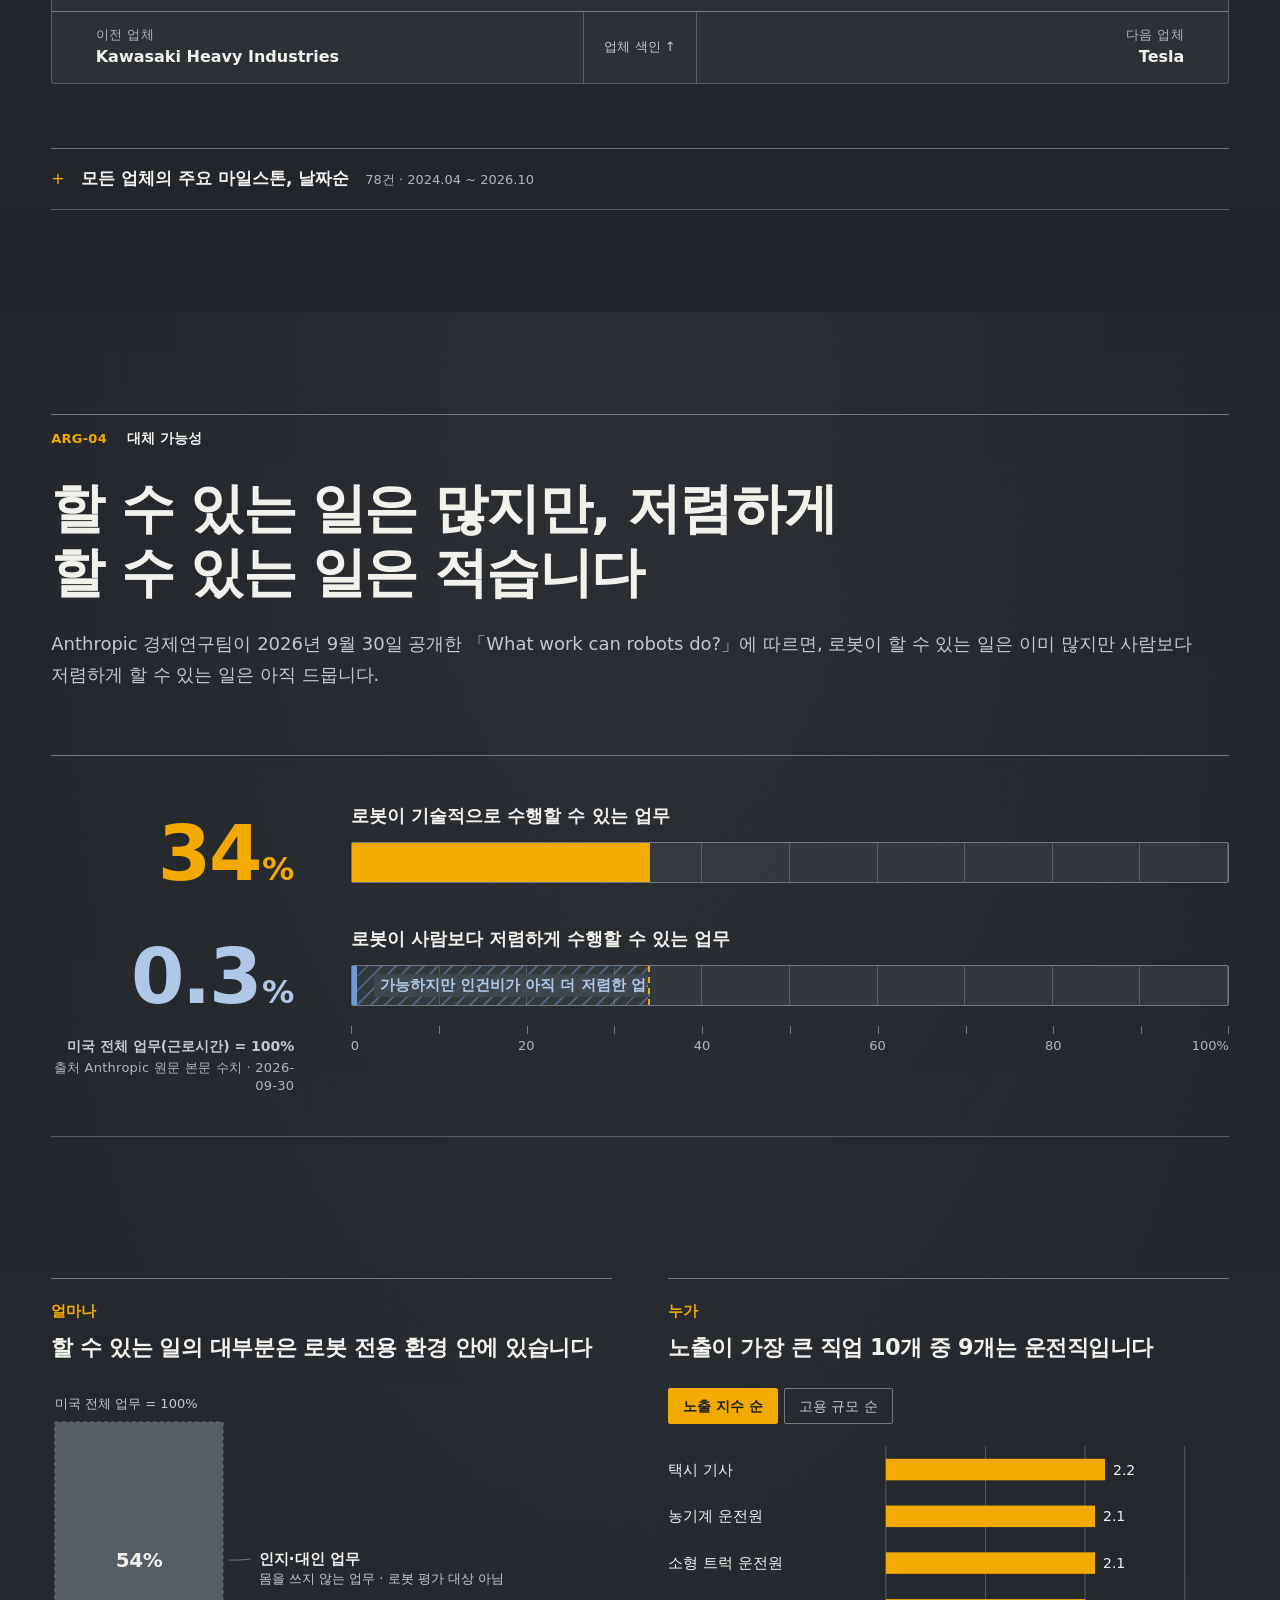
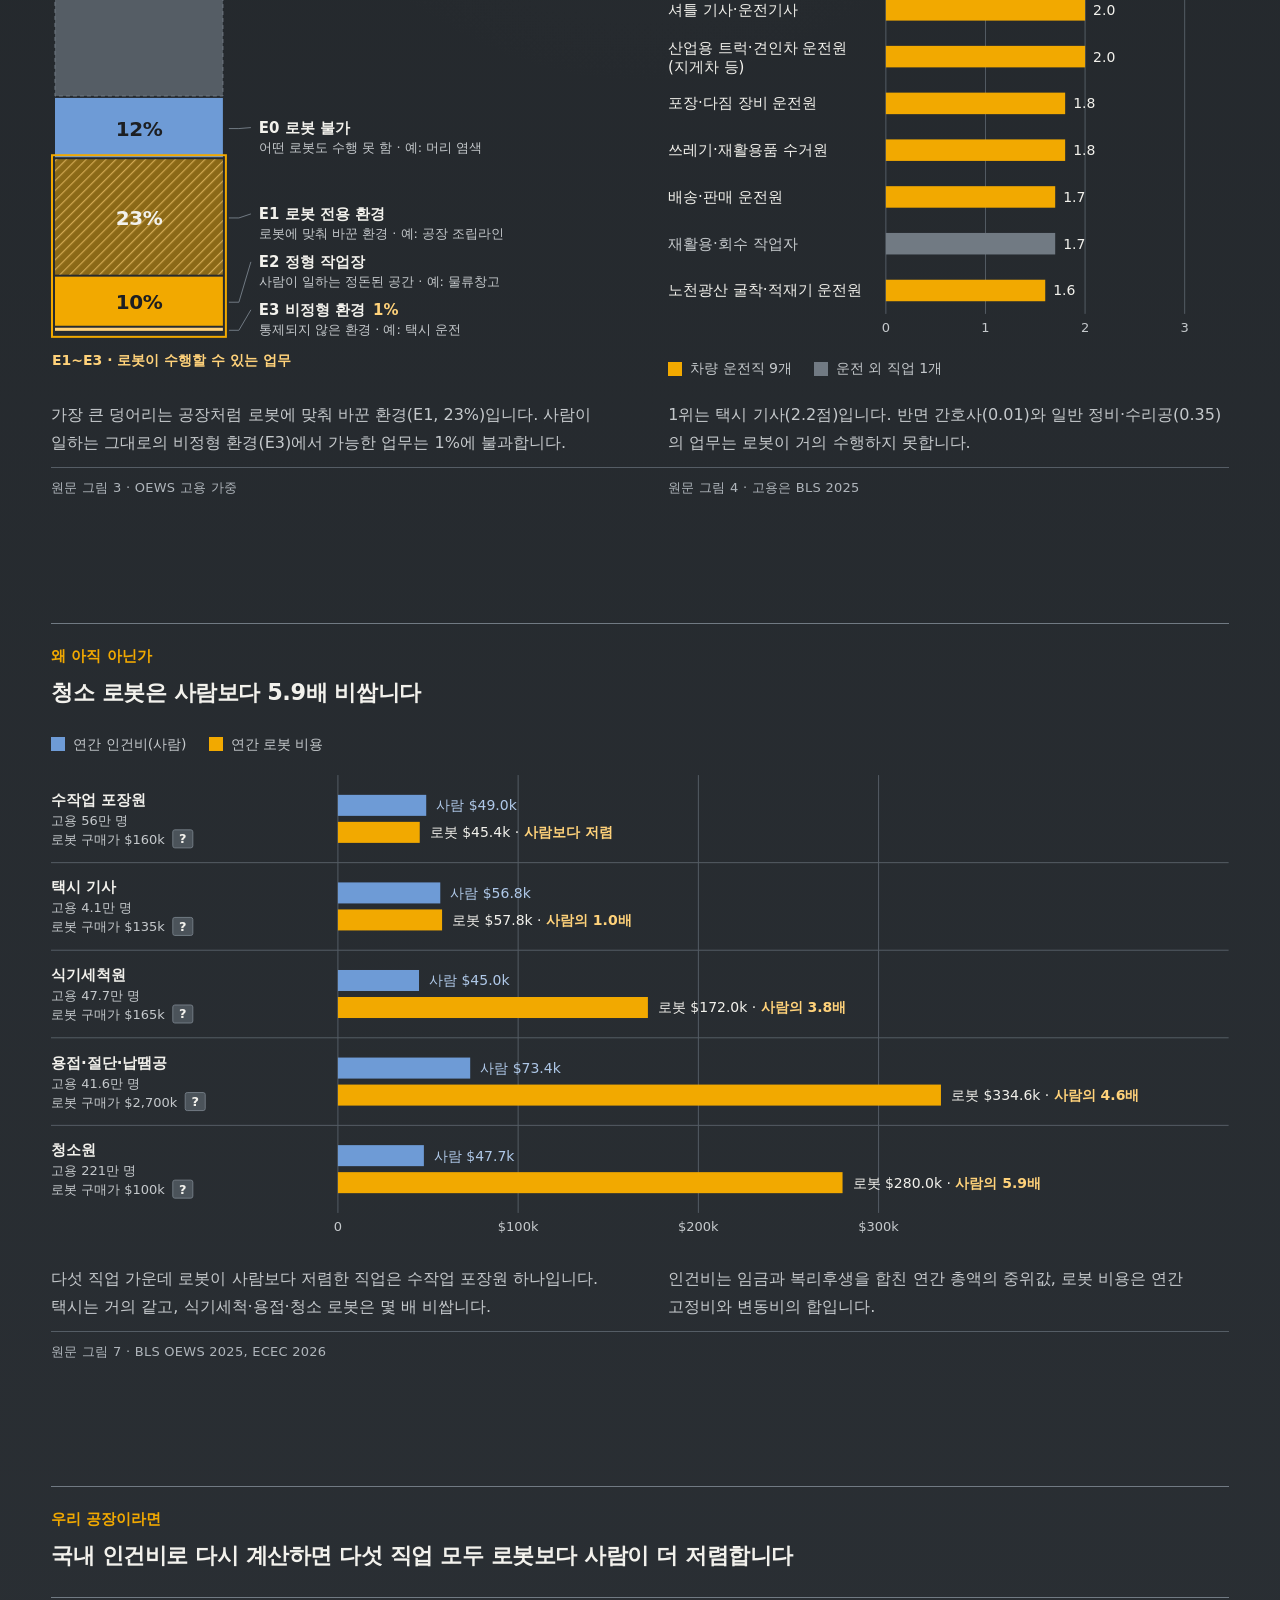
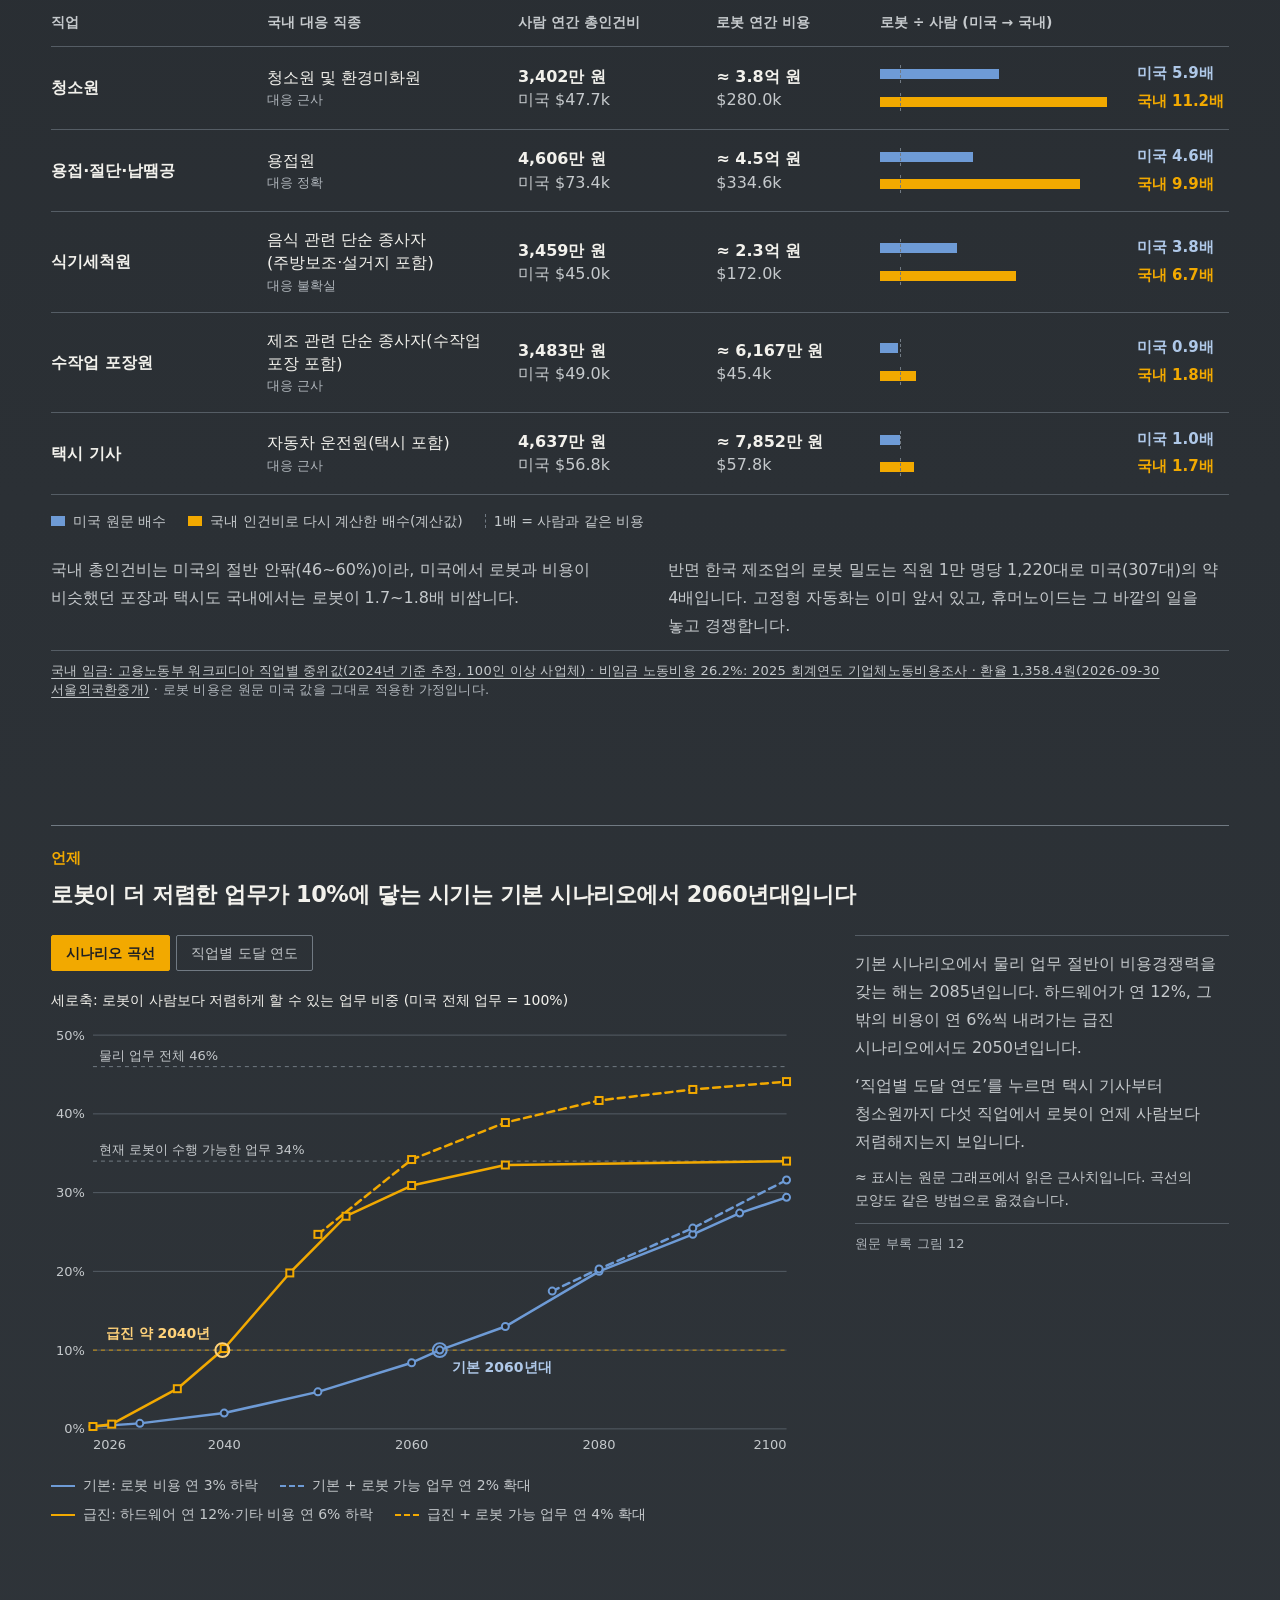
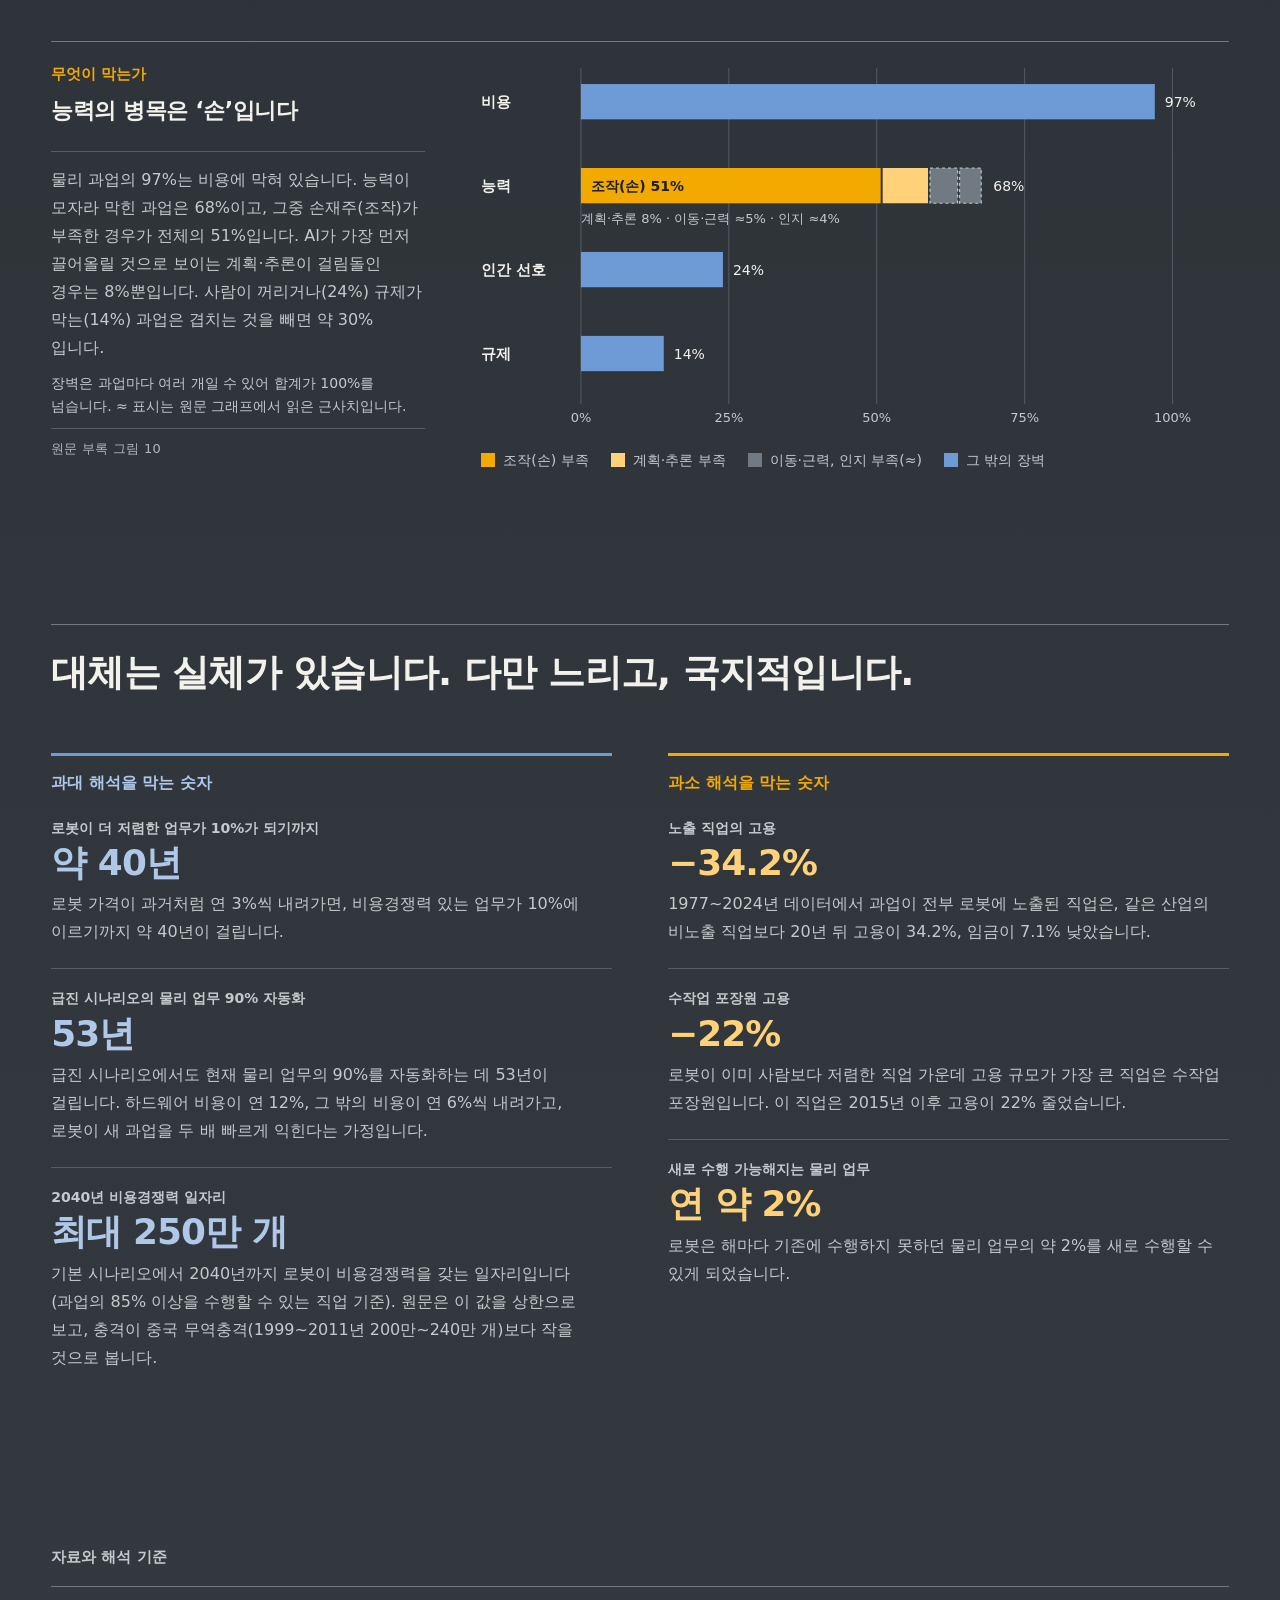
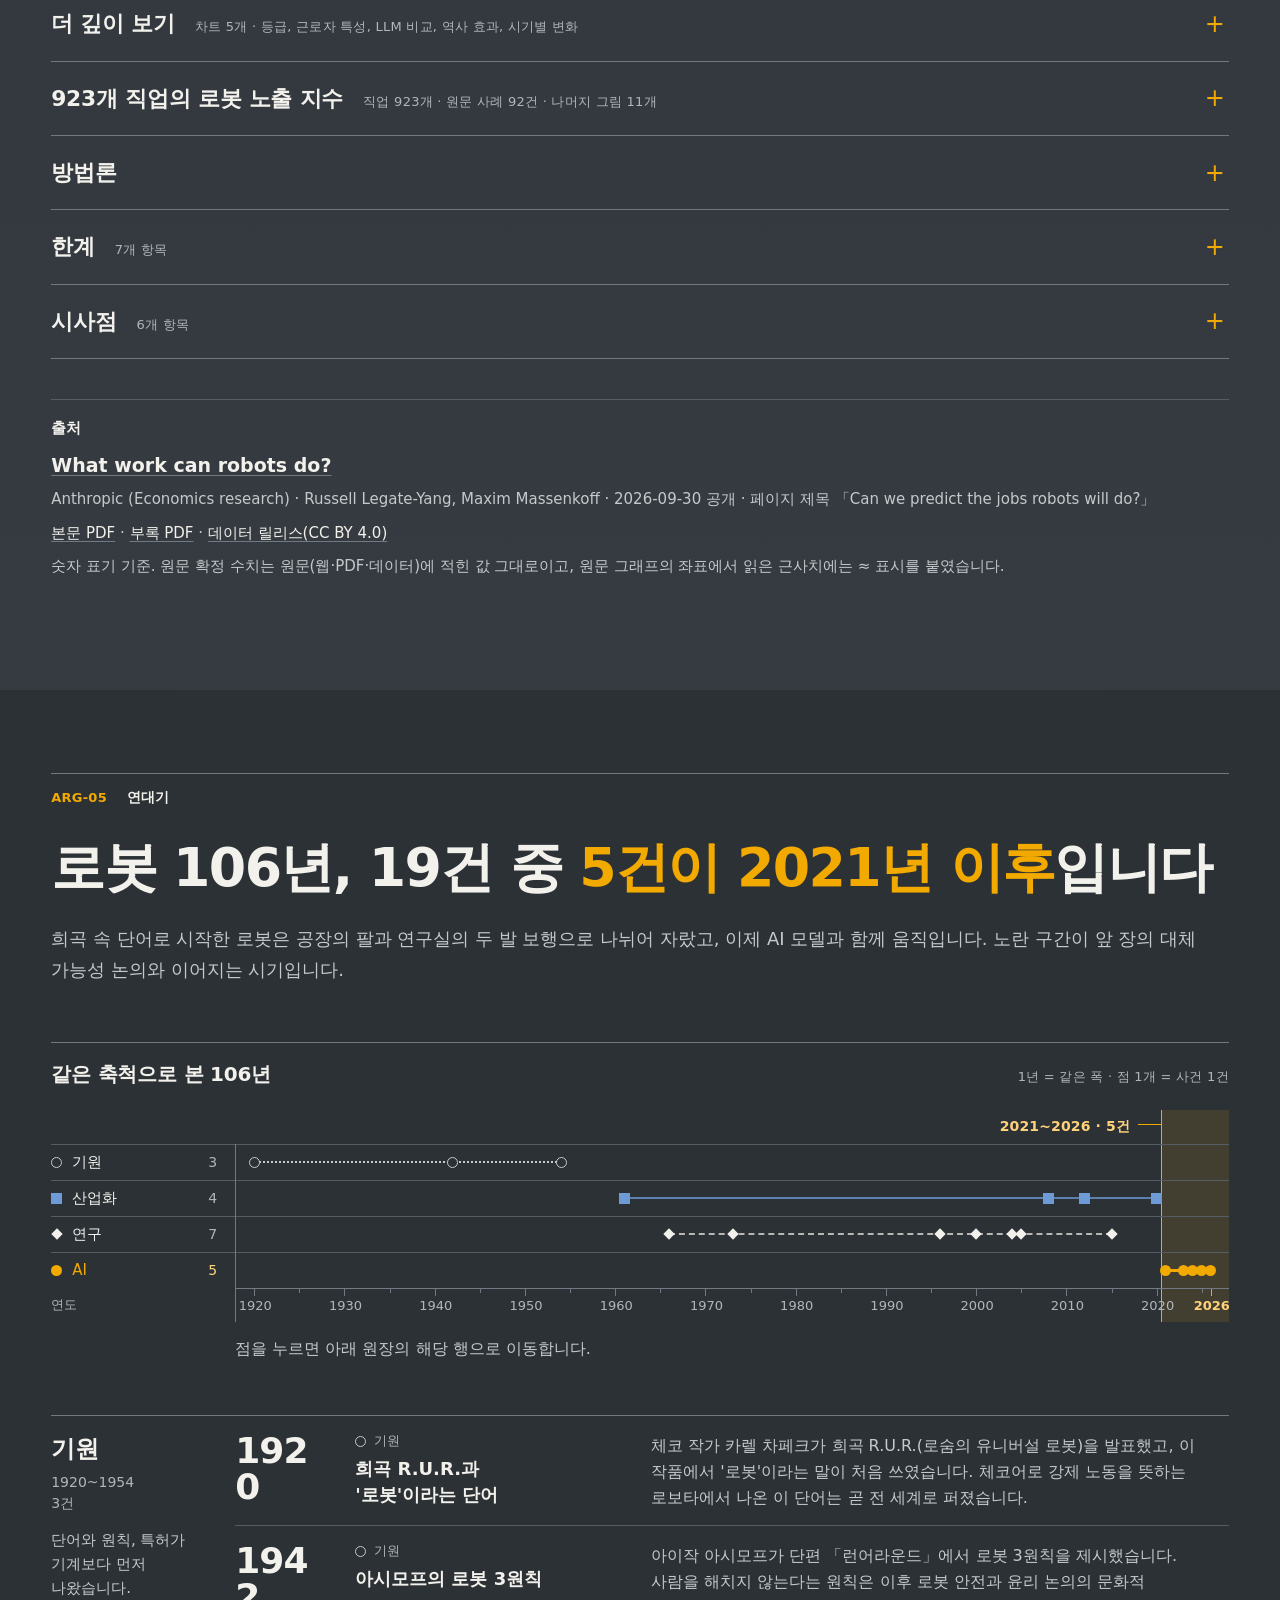
==== commit dbd41755: "현실 섹션의 '싸다' 표현을 '저렴하다'로 통일하고 주어 바로잡기 Co-Authored-By: Claude Opus 5.5 <noreply@anthropic.com>" ====
--- a/docs/index.html
+++ b/docs/index.html
@@ -6442,8 +6442,8 @@
         <span class="sheet-no">ARG-04</span>
         <span class="sheet-name">대체 가능성</span>
       </div>
-      <h2 id="rl-title" class="h-display">할 수 있는 일은 많지만, 싸게 할 수 있는 일은 적습니다</h2>
-      <p class="lead">Anthropic 경제연구팀이 2026년 9월 30일 공개한 「What work can robots do?」에 따르면, 로봇이 할 수 있는 일은 이미 많지만 사람보다 싸게 할 수 있는 일은 아직 드뭅니다.</p>
+      <h2 id="rl-title" class="h-display">할 수 있는 일은 많지만, 저렴하게 할 수 있는 일은 적습니다</h2>
+      <p class="lead">Anthropic 경제연구팀이 2026년 9월 30일 공개한 「What work can robots do?」에 따르면, 로봇이 할 수 있는 일은 이미 많지만 사람보다 저렴하게 할 수 있는 일은 아직 드뭅니다.</p>
     </header>
 
     <figure class="rl-gap" id="rl-gap" aria-labelledby="rl-gap-cap">
@@ -6457,7 +6457,7 @@
       <div class="rl-gap-row is-lo">
         <p class="rl-gap-v"><b>0.3</b><span>%</span></p>
         <div class="rl-gap-main">
-          <p class="rl-gap-l">로봇이 사람보다 싸게 수행할 수 있는 업무</p>
+          <p class="rl-gap-l">로봇이 사람보다 저렴하게 수행할 수 있는 업무</p>
           <div class="rl-gap-track"><i class="rl-gap-ghost" style="width:34%"><span>가능하지만 인건비가 아직 더 저렴한 업무</span></i><i class="rl-gap-bar" style="width:0.3%"></i></div>
         </div>
       </div>
@@ -6495,7 +6495,7 @@
           <h3 class="rl-ft">청소 로봇은 사람보다 5.9배 비쌉니다</h3>
           <div class="rl-chart"><div class="rl-legend"></div><div class="rl-box"></div></div>
           <figcaption class="rl-cap">
-            <p>다섯 직업 가운데 로봇이 사람보다 싼 곳은 수작업 포장원 하나입니다. 택시는 거의 같고, 식기세척·용접·청소 로봇은 몇 배 비쌉니다.</p>
+            <p>다섯 직업 가운데 로봇이 사람보다 저렴한 직업은 수작업 포장원 하나입니다. 택시는 거의 같고, 식기세척·용접·청소 로봇은 몇 배 비쌉니다.</p>
             <p>인건비는 임금과 복리후생을 합친 연간 총액의 중위값, 로봇 비용은 연간 고정비와 변동비의 합입니다.</p>
             <p class="rl-src">원문 그림 7 · BLS OEWS 2025, ECEC 2026</p>
           </figcaption>
@@ -6518,11 +6518,11 @@
       <div class="rl-band is-side">
         <figure class="rl-fig" id="rl-f-when" data-view="scen">
           <p class="rl-q">언제</p>
-          <h3 class="rl-ft">사람보다 싼 업무가 10%에 닿는 시기는 기본 시나리오에서 2060년대입니다</h3>
+          <h3 class="rl-ft">로봇이 더 저렴한 업무가 10%에 닿는 시기는 기본 시나리오에서 2060년대입니다</h3>
           <div class="rl-chart"><div class="rl-ctrl"></div><div class="rl-box"></div><div class="rl-legend"></div></div>
           <figcaption class="rl-cap">
             <p>기본 시나리오에서 물리 업무 절반이 비용경쟁력을 갖는 해는 2085년입니다. 하드웨어가 연 12%, 그 밖의 비용이 연 6%씩 내려가는 급진 시나리오에서도 2050년입니다.</p>
-            <p>‘직업별 도달 연도’를 누르면 택시 기사부터 청소원까지 다섯 직업이 언제 사람보다 싸지는지 보입니다.</p>
+            <p>‘직업별 도달 연도’를 누르면 택시 기사부터 청소원까지 다섯 직업에서 로봇이 언제 사람보다 저렴해지는지 보입니다.</p>
             <p class="rl-fn">≈ 표시는 원문 그래프에서 읽은 근사치입니다. 곡선의 모양도 같은 방법으로 옮겼습니다.</p>
             <p class="rl-src">원문 부록 그림 12</p>
           </figcaption>
@@ -6549,7 +6549,7 @@
         <div class="rl-vcol is-lo">
           <p class="rl-vtag">과대 해석을 막는 숫자</p>
           <ul>
-            <li><b><small>사람보다 싼 업무가 10%가 되기까지</small>약 40년</b>로봇 가격이 과거처럼 연 3%씩 내려가면, 비용경쟁력 있는 업무가 10%에 이르기까지 약 40년이 걸립니다.</li>
+            <li><b><small>로봇이 더 저렴한 업무가 10%가 되기까지</small>약 40년</b>로봇 가격이 과거처럼 연 3%씩 내려가면, 비용경쟁력 있는 업무가 10%에 이르기까지 약 40년이 걸립니다.</li>
             <li><b><small>급진 시나리오의 물리 업무 90% 자동화</small>53년</b>급진 시나리오에서도 현재 물리 업무의 90%를 자동화하는 데 53년이 걸립니다. 하드웨어 비용이 연 12%, 그 밖의 비용이 연 6%씩 내려가고, 로봇이 새 과업을 두 배 빠르게 익힌다는 가정입니다.</li>
             <li><b><small>2040년 비용경쟁력 일자리</small>최대 250만 개</b>기본 시나리오에서 2040년까지 로봇이 비용경쟁력을 갖는 일자리입니다(과업의 85% 이상을 수행할 수 있는 직업 기준). 원문은 이 값을 상한으로 보고, 충격이 중국 무역충격(1999~2011년 200만~240만 개)보다 작을 것으로 봅니다.</li>
           </ul>
@@ -7213,7 +7213,7 @@
     L(c);var S=chart('appfig12_adoption_scenarios').series,mk=!!st.markers,wide=w>=560;
     var lane=mk?(wide?260:340):0,ml=42,mr=12,top=46,bot=hh-30-lane;
     var x=lin(2026,2100,ml,w-mr),y=lin(0,50,bot,top);
-    c.n('yT','text',{x:0,y:16},{c:'ax-title',t:trunc(w<520?'세로축: 로봇이 사람보다 싼 업무 비중':'세로축: 로봇이 사람보다 싸게 할 수 있는 업무 비중 (미국 전체 업무 = 100%)',w,14),p:'gA'});
+    c.n('yT','text',{x:0,y:16},{c:'ax-title',t:trunc(w<520?'세로축: 로봇이 사람보다 저렴한 업무 비중':'세로축: 로봇이 사람보다 저렴하게 할 수 있는 업무 비중 (미국 전체 업무 = 100%)',w,14),p:'gA'});
     hGrid(c,'gy',y,[0,10,20,30,40,50],ml,w-mr,function(t){return t+'%';});
     [2026,2040,2060,2080,2100].forEach(function(t,i){c.n('xt'+i,'text',{x:x(t),y:bot+20,'text-anchor':i===0?'start':(i===4?'end':'middle')},{c:'ax-t',t:String(t),p:'gA'});});
     S[6].points.forEach(function(p,i){c.n('ref'+i,'line',{x1:ml,x2:w-mr,y1:y(p.value),y2:y(p.value)},{c:'ref',p:'gA'});c.n('rft'+i,'text',{x:ml+6,y:y(p.value)-7},{c:'ax-t',t:(i?'현재 로봇이 수행 가능한 업무 ':'물리 업무 전체 ')+p.value+'%',p:'gA'});});
@@ -7238,7 +7238,7 @@
       var B=S[4].points,R=S[5].points,by0=bot+44,bh=hh-by0-2,pd=14,nl=wide?Math.min(160,w*.26):0,xa=wide?pd+nl:pd+52,xb=w-pd-52;
       var xl=lin(2026,2100,xa,xb),hy=wide?by0+28:by0+28,rt=wide?by0+58:by0+80,rb=by0+bh-32,rh=(rb-rt)/B.length;
       c.n('lnBox','rect',{x:.5,y:by0+.5,width:w-1,height:bh-1},{c:'lane-box',p:'gA'});
-      c.n('lnT','text',{x:pd,y:hy},{c:'t-lab',t:'직업별로 로봇이 사람보다 싸지는 해',p:'gL'});
+      c.n('lnT','text',{x:pd,y:hy},{c:'t-lab',t:'직업별로 로봇이 사람보다 저렴해지는 해',p:'gL'});
       var lgy=wide?hy:hy+26,lgx=wide?w-pd:pd+150;
       c.n('lgB','text',{x:lgx,y:lgy,'text-anchor':'end'},{c:'t-sub',t:'기본',p:'gL'});
       c.n('lgBd','circle',{cx:lgx-42,cy:lgy-5,r:5},{c:'pt-lo',p:'gL'});
